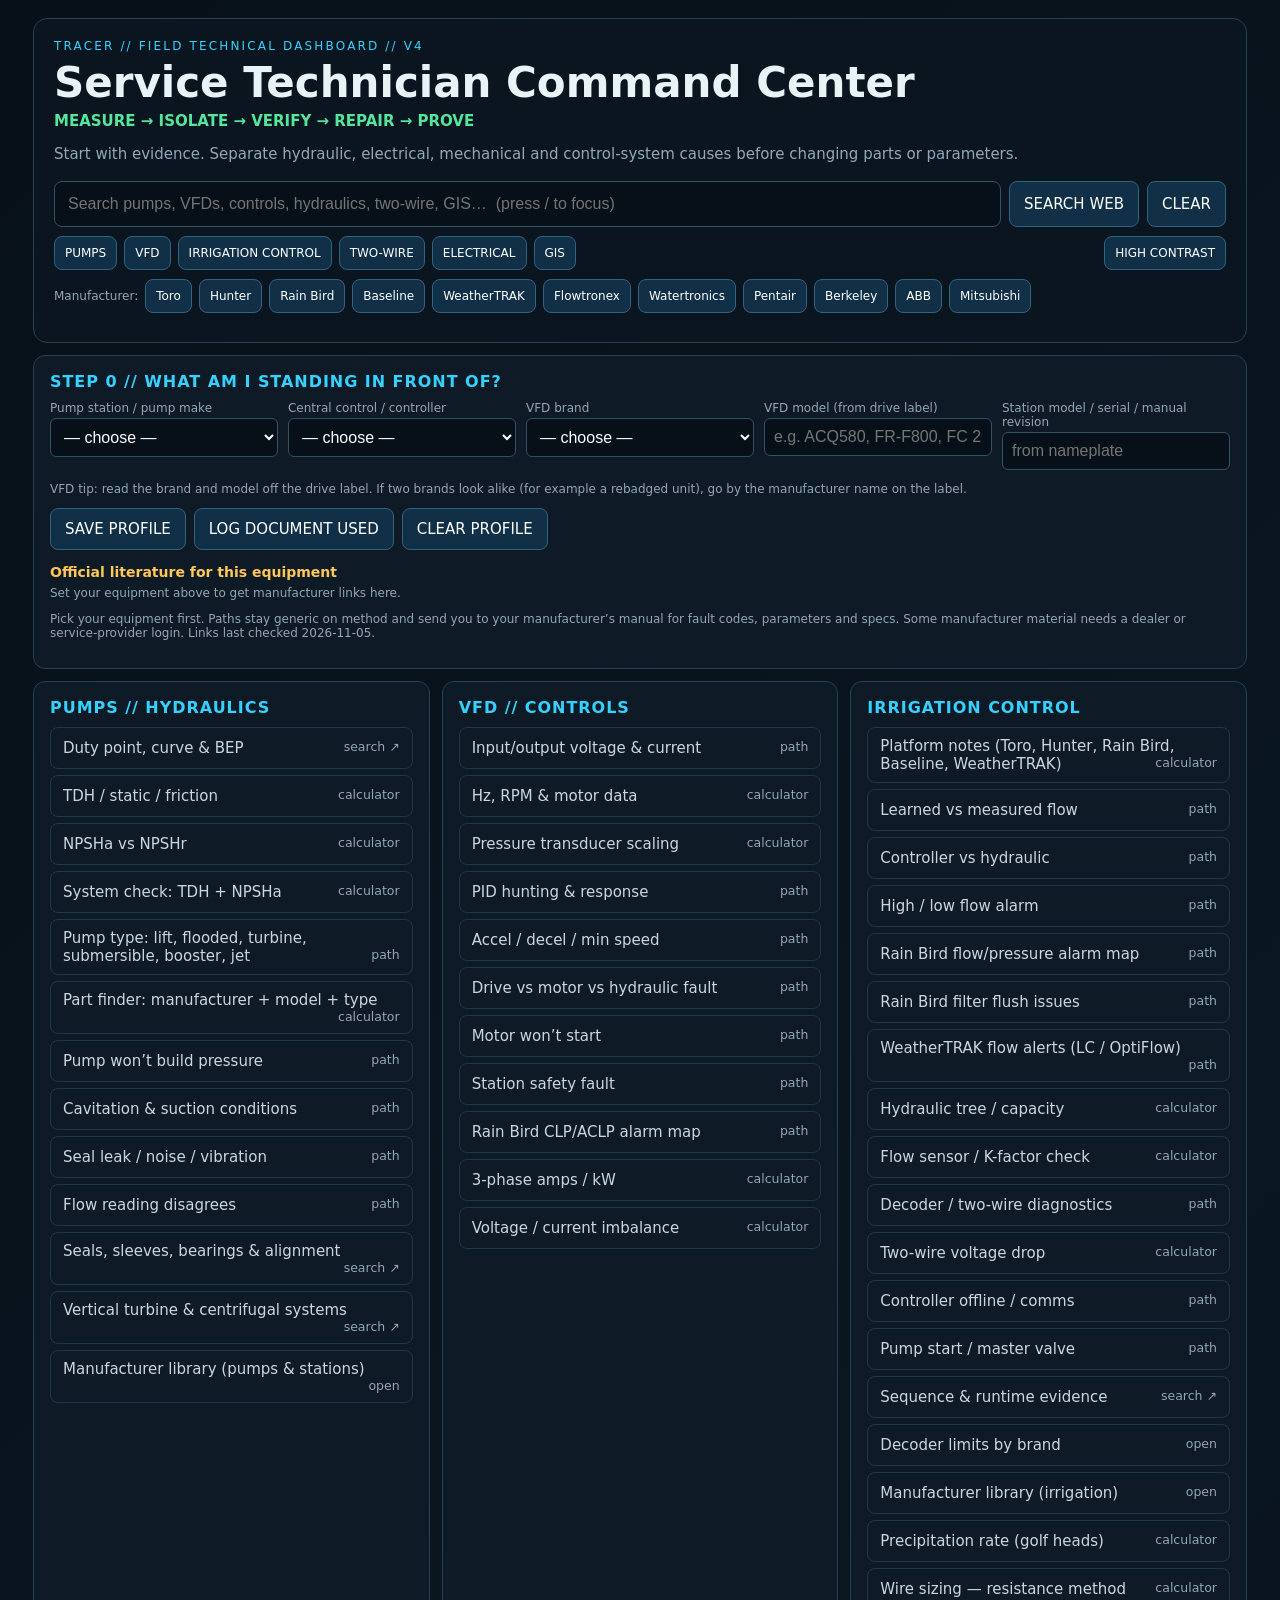
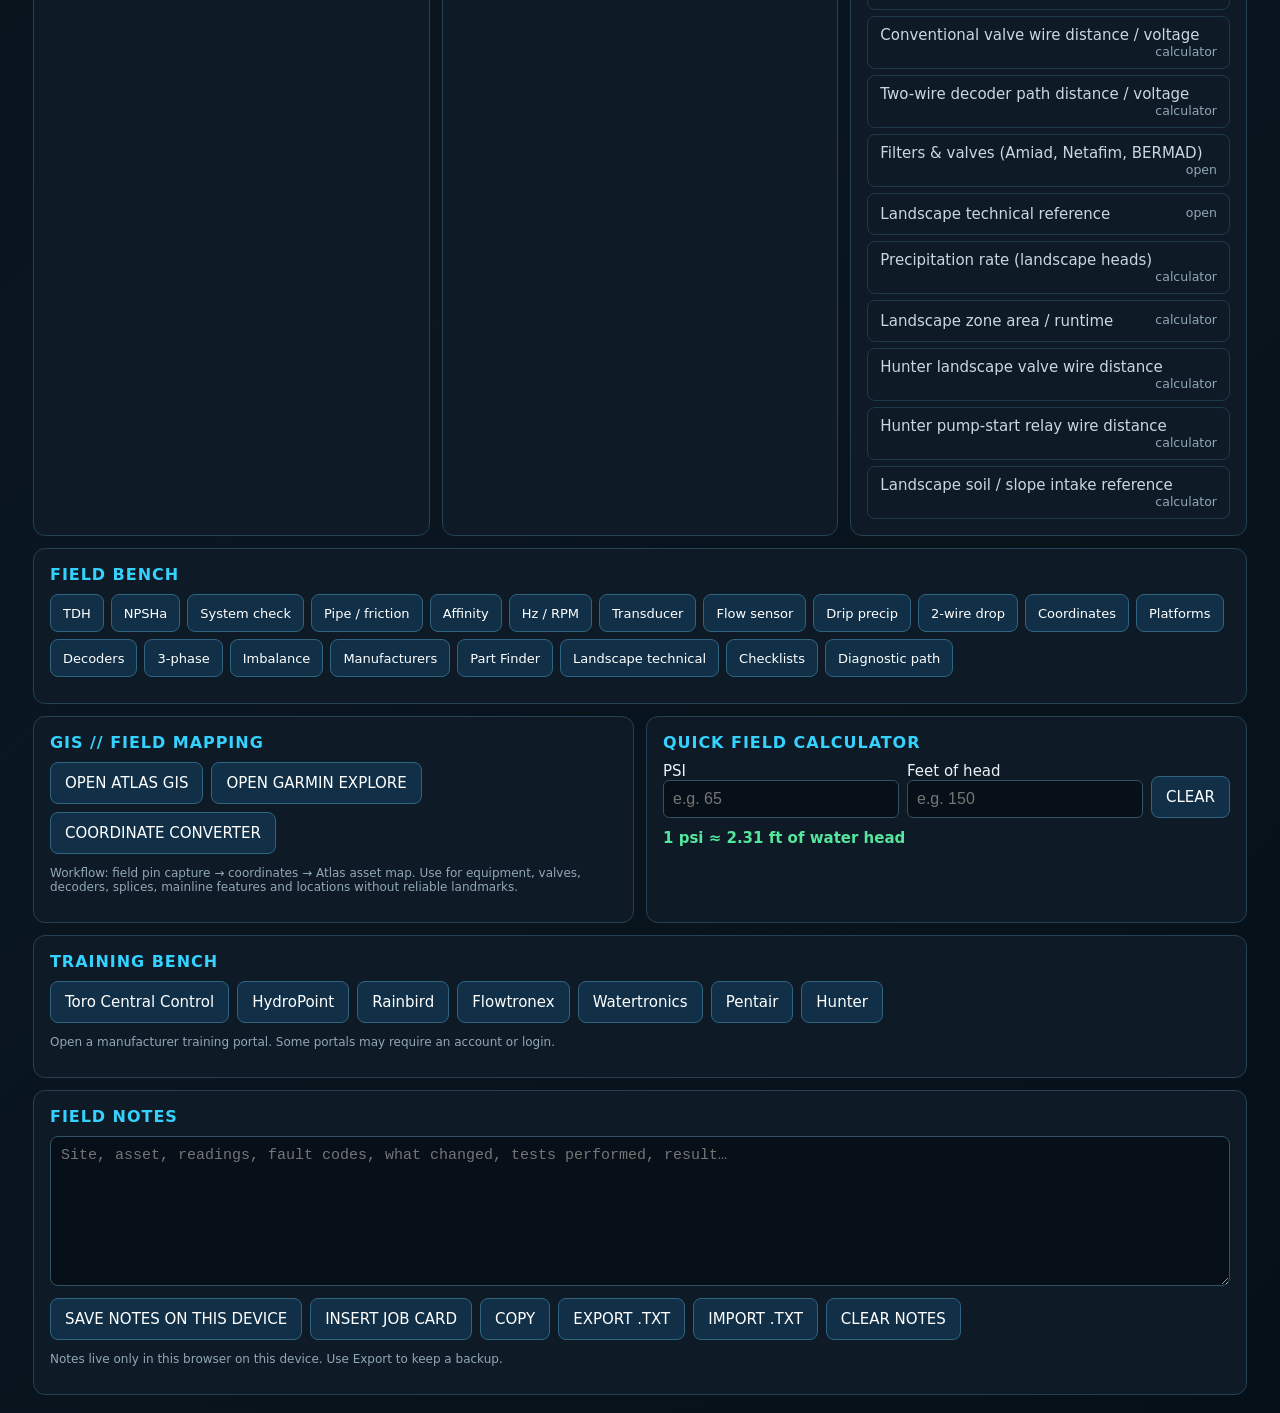
==== index.html @ f610e02a "feat: add global pipe presets and separate wiring distance calculators Verify catalog dimensions, fl" ====
<!doctype html><html lang="en"><head><meta charset="utf-8"><meta name="viewport" content="width=device-width,initial-scale=1"><title>Tracer Field Technical Dashboard V4</title><style>
:root{--bg:#081018;--panel:#0e1a25;--line:#244254;--cyan:#35d2ff;--green:#55e69d;--amber:#ffc857;--red:#ff7b7b;--text:#e8f2f7;--muted:#91a8b6;--inp:#071018}
body.hc{--bg:#000;--panel:#000;--line:#fff;--cyan:#fff;--green:#7dff7d;--amber:#ffe14d;--text:#fff;--muted:#ddd;--inp:#000}
*{box-sizing:border-box}body{margin:0;background:linear-gradient(135deg,#071019,#0a1620 55%,#061018);color:var(--text);font:15px system-ui,Segoe UI,Arial,sans-serif}body.hc{background:#000}
.wrap{max-width:1250px;margin:auto;padding:18px}.top{border:1px solid var(--line);background:#0a151f;padding:20px;border-radius:14px}body.hc .top{background:#000}
.tag{color:var(--cyan);letter-spacing:.18em;font-size:12px}.title{margin:5px 0;font-size:clamp(24px,4vw,42px)}.motto{color:var(--green);font-weight:700}.sub{color:var(--muted)}
.search{display:flex;gap:8px;margin-top:18px}.search input{flex:1;background:var(--inp);border:1px solid #315264;color:white;padding:13px;border-radius:8px;font-size:16px}
.btn,button{background:#113047;color:#fff;border:1px solid #2f6481;padding:11px 14px;border-radius:8px;cursor:pointer;text-decoration:none;font:inherit;min-height:42px}
body.hc .btn,body.hc button{background:#000;border-color:#fff}
.btn:hover,button:hover{border-color:var(--cyan)}button.on{border-color:var(--green);color:var(--green)}
.filters{display:flex;gap:7px;flex-wrap:wrap;margin-top:9px;align-items:center}.filters button{padding:7px 10px;font-size:12px;min-height:34px}
.grid{display:grid;grid-template-columns:repeat(12,1fr);gap:12px;margin-top:12px}.card{grid-column:span 4;background:var(--panel);border:1px solid var(--line);border-radius:12px;padding:16px}.wide{grid-column:span 6}.full{grid-column:1/-1}
.card h2{font-size:16px;margin:0 0 10px;color:var(--cyan);letter-spacing:.06em}.card h3{font-size:14px;margin:14px 0 6px;color:var(--amber)}
.items{display:flex;flex-direction:column;gap:6px}.items button{text-align:left;background:transparent;border-color:#1d3a4b;padding:9px 12px;color:#c9d8e0}.items button:hover{background:#113047}
.items button small{color:var(--muted);float:right;margin-left:8px}
.links{display:flex;flex-wrap:wrap;gap:8px}.calc{display:grid;grid-template-columns:1fr 1fr auto;gap:8px;align-items:end}
.calc input,.fld input,.fld select{width:100%;padding:9px;background:var(--inp);color:#fff;border:1px solid #315264;border-radius:6px;font-size:16px}
.result{color:var(--green);font-weight:700;margin-top:9px;line-height:1.5}.warn{color:var(--amber)}.bad{color:var(--red)}
.note{width:100%;min-height:150px;background:var(--inp);color:white;border:1px solid #315264;border-radius:8px;padding:10px;font-size:15px}
.small{font-size:12px;color:var(--muted)}.fields{display:grid;grid-template-columns:repeat(auto-fit,minmax(170px,1fr));gap:10px;margin-top:10px}.fld label{display:block;font-size:12px;color:var(--muted);margin-bottom:3px}
.tabs{display:flex;flex-wrap:wrap;gap:7px;margin-bottom:10px}.tabs button{padding:8px 12px;font-size:13px;min-height:38px}
.q{font-size:17px;margin:10px 0}.opts{display:flex;flex-direction:column;gap:8px}.opts button{text-align:left}
.res{border:1px solid var(--green);border-radius:10px;padding:12px;margin-top:8px}.res b{color:var(--green)}.res ul{margin:6px 0 6px 18px;padding:0}
.chk label{display:flex;gap:10px;align-items:flex-start;padding:8px 0;border-bottom:1px solid #1d3a4b}.chk input{width:22px;height:22px;flex:none}
.tbl{border-collapse:collapse;margin:10px 0;font-weight:400}.tbl th,.tbl td{border:1px solid var(--line);padding:4px 10px;text-align:right;color:var(--text)}.tbl th{color:var(--muted)}
.safety{border-left:3px solid var(--amber);padding:6px 10px;margin:10px 0;color:var(--amber);font-size:13px}
.pfgrid{display:grid;grid-template-columns:2fr 1fr 1fr 1fr 1fr 1fr;gap:8px}
@media(max-width:1080px){.pfgrid{grid-template-columns:1fr 1fr 1fr}.pfgrid .span2{grid-column:span 3}}
@media(max-width:850px){.card,.wide{grid-column:1/-1}.calc{grid-template-columns:1fr}.search{flex-direction:column}.pfgrid{grid-template-columns:1fr}.pfgrid .span2{grid-column:auto}}
</style></head><body><div class="wrap">

<section class="top"><div class="tag">TRACER // FIELD TECHNICAL DASHBOARD // V4</div><h1 class="title">Service Technician Command Center</h1><div class="motto">MEASURE → ISOLATE → VERIFY → REPAIR → PROVE</div><p class="sub">Start with evidence. Separate hydraulic, electrical, mechanical and control-system causes before changing parts or parameters.</p>
<form id="searchForm" class="search"><input id="q" aria-label="Technical web search" placeholder="Search pumps, VFDs, controls, hydraulics, two-wire, GIS…  (press / to focus)"><button>SEARCH WEB</button><button type="button" id="qclear">CLEAR</button></form>
<div class="filters"><button type="button" data-suffix="pump service manual troubleshooting">PUMPS</button><button type="button" data-suffix="VFD pump PID troubleshooting manual">VFD</button><button type="button" data-suffix="central control irrigation technical troubleshooting">IRRIGATION CONTROL</button><button type="button" data-suffix="two wire decoder irrigation troubleshooting">TWO-WIRE</button><button type="button" data-suffix="motor electrical troubleshooting application note">ELECTRICAL</button><button type="button" data-suffix="GIS field mapping irrigation">GIS</button><button type="button" id="hc" style="margin-left:auto">HIGH CONTRAST</button></div>
<div class="filters" id="mfr"><span class="small">Manufacturer:</span></div>
<div class="filters" id="recent"></div></section>

<div class="grid">
<section class="card full" id="prof"><h2>STEP 0 // WHAT AM I STANDING IN FRONT OF?</h2>
<div class="fields">
<div class="fld"><label for="pf_make">Pump station / pump make</label><select id="pf_make"></select></div>
<div class="fld"><label for="pf_ctrl">Central control / controller</label><select id="pf_ctrl"></select></div>
<div class="fld"><label for="pf_vfdb">VFD brand</label><select id="pf_vfdb"></select></div>
<div class="fld"><label for="pf_vfd">VFD model (from drive label)</label><input id="pf_vfd" type="text" placeholder="e.g. ACQ580, FR-F800, FC 202, ATV630"></div>
<div class="fld"><label for="pf_model">Station model / serial / manual revision</label><input id="pf_model" type="text" placeholder="from nameplate"></div></div>
<p class="small">VFD tip: read the brand and model off the drive label. If two brands look alike (for example a rebadged unit), go by the manufacturer name on the label.</p><div class="links" style="margin-top:10px"><button type="button" id="pf_save">SAVE PROFILE</button><button type="button" id="pf_doc">LOG DOCUMENT USED</button><button type="button" id="pf_clear">CLEAR PROFILE</button></div>
<h3>Official literature for this equipment</h3><div class="links" id="lit_main"></div>
<p class="small" id="pf_note">Pick your equipment first. Paths stay generic on method and send you to your manufacturer’s manual for fault codes, parameters and specs. Some manufacturer material needs a dealer or service-provider login. Links last checked 2026-11-05.</p></section>

<section class="card"><h2>PUMPS // HYDRAULICS</h2><div class="items" id="c1"></div></section>
<section class="card"><h2>VFD // CONTROLS</h2><div class="items" id="c2"></div></section>
<section class="card"><h2>IRRIGATION CONTROL</h2><div class="items" id="c3"></div></section>

<section class="card full" id="benchCard"><h2>FIELD BENCH</h2><div class="tabs" id="tabs"></div><div id="bench"></div></section>

<section class="card wide"><h2>GIS // FIELD MAPPING</h2><div class="links"><a class="btn" href="https://app.atlas.co/" target="_blank" rel="noopener">OPEN ATLAS GIS</a><a class="btn" href="https://explore.garmin.com/" target="_blank" rel="noopener">OPEN GARMIN EXPLORE</a><button type="button" data-tool="coords">COORDINATE CONVERTER</button></div><p class="small">Workflow: field pin capture → coordinates → Atlas asset map. Use for equipment, valves, decoders, splices, mainline features and locations without reliable landmarks.</p></section>

<section class="card wide"><h2>QUICK FIELD CALCULATOR</h2><div class="calc"><label>PSI<input id="psi" type="number" step="any" placeholder="e.g. 65"></label><label>Feet of head<input id="ft" type="number" step="any" placeholder="e.g. 150"></label><button id="clear" type="button">CLEAR</button></div><div id="calcOut" class="result" aria-live="polite">1 psi ≈ 2.31 ft of water head</div></section>



<section class="card full"><h2>TRAINING BENCH</h2><div class="links" id="train"></div><p class="small">Open a manufacturer training portal. Some portals may require an account or login.</p></section>

<section class="card full"><h2>FIELD NOTES</h2><textarea class="note" id="notes" placeholder="Site, asset, readings, fault codes, what changed, tests performed, result…"></textarea>
<div class="links" style="margin-top:8px"><button id="save" type="button">SAVE NOTES ON THIS DEVICE</button><button id="jobcard" type="button">INSERT JOB CARD</button><button id="copy" type="button">COPY</button><button id="export" type="button">EXPORT .TXT</button><button id="import" type="button">IMPORT .TXT</button><button id="erase" type="button">CLEAR NOTES</button><input id="file" type="file" accept=".txt,text/plain" hidden></div><p id="noteStatus" class="small" aria-live="polite"></p>
<p class="small">Notes live only in this browser on this device. Use Export to keep a backup.</p></section>
</div></div>

<script>
(()=>{
const $=s=>document.querySelector(s),$$=s=>[...document.querySelectorAll(s)];
const q=$('#q');
const store={get(k,d){try{const v=localStorage.getItem(k);return v==null?d:JSON.parse(v)}catch(e){return d}},set(k,v){try{localStorage.setItem(k,JSON.stringify(v))}catch(e){}}};
const esc=s=>String(s).replace(/[&<>"]/g,c=>({'&':'&amp;','<':'&lt;','>':'&gt;','"':'&quot;'}[c]));

/* ---------- search ---------- */
let brand='';
const go=s=>{s=s.trim();if(!s)return;window.open('https://www.google.com/search?q='+encodeURIComponent(s),'_blank','noopener');
 const r=store.get('tracerRecent',[]).filter(x=>x!==s);r.unshift(s);store.set('tracerRecent',r.slice(0,6));drawRecent()};
function drawRecent(){const r=store.get('tracerRecent',[]);const el=$('#recent');el.innerHTML=r.length?'<span class="small">Recent:</span>':'';
 r.forEach(t=>{const b=document.createElement('button');b.type='button';b.textContent=t.length>38?t.slice(0,36)+'…':t;b.title=t;b.onclick=()=>{q.value=t;go(t)};el.appendChild(b)})}
const withBrand=s=>((brand?brand+' ':'')+s).trim();
$('#qclear').onclick=()=>{q.value='';brand='';$$('#mfr button').forEach(x=>x.classList.remove('on'));q.focus()};
$('#searchForm').addEventListener('submit',e=>{e.preventDefault();go(withBrand(q.value))});
$$('[data-suffix]').forEach(b=>b.addEventListener('click',()=>go(withBrand(q.value+' '+b.dataset.suffix))));
['Toro','Hunter','Rain Bird','Baseline','WeatherTRAK','Flowtronex','Watertronics','Pentair','Berkeley','ABB','Mitsubishi'].forEach(n=>{const b=document.createElement('button');b.type='button';b.textContent=n;b.onclick=()=>{brand=brand===n?'':n;$$('#mfr button').forEach(x=>x.classList.toggle('on',x.textContent===brand))};$('#mfr').appendChild(b)});
document.addEventListener('keydown',e=>{if(e.key==='/'&&!/INPUT|TEXTAREA|SELECT/.test(document.activeElement.tagName)){e.preventDefault();q.focus()}});
$('#hc').onclick=()=>{document.body.classList.toggle('hc');store.set('tracerHC',document.body.classList.contains('hc'))};
if(store.get('tracerHC',false))document.body.classList.add('hc');

/* ---------- info cards: every item is a button ---------- */
const cards={
c1:[['Duty point, curve & BEP','search','pump duty point operating point best efficiency point BEP pump curve explained'],['TDH / static / friction','tool','tdh'],['NPSHa vs NPSHr','tool','npsh'],['System check: TDH + NPSHa','tool','sys'],['Pump type: lift, flooded, turbine, submersible, booster, jet','flow','ptype'],['Part finder: manufacturer + model + type','tool','pfind'],['Pump won’t build pressure','flow','wont'],['Cavitation & suction conditions','flow','cav'],['Seal leak / noise / vibration','flow','vib'],['Flow reading disagrees','flow','flow'],['Seals, sleeves, bearings & alignment','search','centrifugal pump mechanical seal shaft sleeve bearing alignment service manual'],['Vertical turbine & centrifugal systems','search','vertical turbine pump irrigation troubleshooting service manual']],
c2:[['Input/output voltage & current','flow','trip'],['Hz, RPM & motor data','tool','hz'],['Pressure transducer scaling','tool','xdcr'],['PID hunting & response','flow','hunt'],['Accel / decel / min speed','flow','trip'],['Drive vs motor vs hydraulic fault','flow','wont'],['Motor won’t start','flow','nostart'],['Station safety fault','flow','sfault'],['Rain Bird CLP/ACLP alarm map','flow','rbclp']],
c3:[['Platform notes (Toro, Hunter, Rain Bird, Baseline, WeatherTRAK)','tool','plat'],['Learned vs measured flow','flow','lflow'],['Controller vs hydraulic','flow','ctrl'],['High / low flow alarm','flow','fa'],['Rain Bird flow/pressure alarm map','flow','rbflow'],['Rain Bird filter flush issues','flow','rbflow'],['WeatherTRAK flow alerts (LC / OptiFlow)','flow','wtflow'],['Hydraulic tree / capacity','tool','pipe'],['Flow sensor / K-factor check','tool','flowcal'],['Decoder / two-wire diagnostics','flow','tw'],['Two-wire voltage drop','tool','twvd'],['Controller offline / comms','flow','comm'],['Pump start / master valve','flow','pstart'],['Sequence & runtime evidence','search','central control irrigation runtime history flow alarm troubleshooting']]};
cards.c1.push(['Manufacturer library (pumps & stations)','view','lib']);cards.c2.push(['3-phase amps / kW','tool','ph3'],['Voltage / current imbalance','tool','imb']);cards.c3.push(['Decoder limits by brand','view','dec'],['Manufacturer library (irrigation)','view','lib'],['Precipitation rate (golf heads)','tool','precip'],['Wire sizing — resistance method','tool','wiresize'],['Conventional valve wire distance / voltage','tool','convwire'],['Two-wire decoder path distance / voltage','tool','pathwire'],['Filters & valves (Amiad, Netafim, BERMAD)','view','filters'],['Landscape technical reference','view','landscape'],['Precipitation rate (landscape heads)','tool','landprecip'],['Landscape zone area / runtime','tool','landarea'],['Hunter landscape valve wire distance','tool','landwire'],['Hunter pump-start relay wire distance','tool','psrwire'],['Landscape soil / slope intake reference','tool','landslope']);
const tag={search:'search ↗',tool:'calculator',flow:'path',view:'open'};
Object.entries(cards).forEach(([id,arr])=>arr.forEach(([t,k,v])=>{const b=document.createElement('button');b.type='button';b.innerHTML=esc(t)+'<small>'+tag[k]+'</small>';
 b.onclick=()=>{if(k==='search')go(withBrand(v));else if(k==='tool'||k==='view')openTool(v,true);else openFlow(v,true)};$('#'+id).appendChild(b)}));

/* ---------- quick psi/ft (original) ---------- */
const psi=$('#psi'),ft=$('#ft'),out=$('#calcOut');
psi.addEventListener('input',()=>{const v=parseFloat(psi.value);if(Number.isFinite(v)){ft.value=(v*2.31).toFixed(2);out.textContent=v+' psi ≈ '+ft.value+' ft of head'}});
ft.addEventListener('input',()=>{const v=parseFloat(ft.value);if(Number.isFinite(v)){psi.value=(v/2.31).toFixed(2);out.textContent=v+' ft ≈ '+psi.value+' psi'}});
$('#clear').onclick=()=>{psi.value='';ft.value='';out.textContent='1 psi ≈ 2.31 ft of water head'};

/* ---------- calculators ---------- */
const f1=(x,d=1)=>Number.isFinite(x)?x.toFixed(d):'—';
const PIPE_PRESETS=[
 ...[['1/2',0.527],['5/8',0.652],['3/4',0.745],['1',0.995],['1-1/4',1.245],['1-1/2',1.481],['2',1.959],['2-1/2',2.435],['3',2.907]].map(([size,id])=>({type:'Copper Type K',size,id,c:140,page:201})),
 ...[['1/2',0.545],['5/8',0.666],['3/4',0.785],['1',1.025],['1-1/4',1.265],['1-1/2',1.505],['2',1.985],['2-1/2',2.465],['3',2.945]].map(([size,id])=>({type:'Copper Type L',size,id,c:140,page:202})),
 ...[['1/2',0.622],['3/4',0.824],['1',1.049],['1-1/4',1.38],['1-1/2',1.610],['2',2.067],['2-1/2',2.469],['3',3.068],['4',4.026]].map(([size,id])=>({type:'Schedule 40 steel',size,id,c:100,page:203})),
 ...[['1/2',0.696],['3/4',0.910],['1',1.175],['1-1/4',1.512],['1-1/2',1.734],['2',2.173],['2-1/2',2.635],['3',3.210],['4',4.134]].map(([size,id])=>({type:'PVC Class 160 IPS',size,id,c:150,page:204})),
 ...[['3/4',0.910],['1',1.169],['1-1/4',1.482],['1-1/2',1.700],['2',2.129],['2-1/2',2.581],['3',3.146],['4',4.046],['6',5.955]].map(([size,id])=>({type:'PVC Class 200 IPS',size,id,c:150,page:205})),
 ...[['1/2',0.696],['3/4',0.874],['1',1.101],['1-1/4',1.394],['1-1/2',1.598],['2',1.983],['2-1/2',2.423],['3',2.948],['4',3.794],['6',5.583]].map(([size,id])=>({type:'PVC Class 315 IPS',size,id,c:150,page:206})),
 ...[['1/2',0.602],['3/4',0.804],['1',1.029],['1-1/4',1.360],['1-1/2',1.590],['2',2.047],['2-1/2',2.445],['3',3.042],['4',3.998]].map(([size,id])=>({type:'Schedule 40 PVC IPS',size,id,c:150,page:207})),
 ...[['1/2',0.622],['3/4',0.824],['1',1.049],['1-1/4',1.380],['1-1/2',1.610],['2',2.067],['2-1/2',2.469],['3',3.068],['4',4.026]].map(([size,id])=>({type:'PE3408 ID-controlled',size,id,c:140,page:208})),
 ...[['4',4.234],['6',6.088],['8',7.984],['10',9.792],['12',11.646]].map(([size,id])=>({type:'AWWA C900 DR18 Class 150',size,id,c:150,page:211})),
 ...[['4',4.072],['6',5.854],['8',7.680],['10',9.418],['12',11.200]].map(([size,id])=>({type:'AWWA C900 DR14 Class 200',size,id,c:150,page:212})),
 ...[['14',14.002],['16',15.924],['18',17.846],['20',19.768]].map(([size,id])=>({type:'AWWA C905 DR25',size,id,c:150,page:213}))
];
const PIPE_PRESET_OPTIONS=[
 {label:'Custom',options:[[0,'Enter actual inside diameter and C']]},
 ...[...new Set(PIPE_PRESETS.map(p=>p.type))].map(type=>({label:type,options:PIPE_PRESETS.flatMap((p,i)=>p.type===type?[[i+1,`${p.size} in nominal (ID ${p.id} in, C=${p.c}; Hunter p. ${p.page})`]]:[])}))
];
const WIRE_OHMS={20:10.1,19:8.05,18:6.39,17:5.05,16:4.02,15:3.18,14:2.52,13:2.00,12:1.59,11:1.26,10:0.999,9:0.793,8:0.628,7:0.498,6:0.395,5:0.313,4:0.249,3:0.197,2:0.156};
const WIRE_GAUGE_OPTIONS=[{label:'Annealed copper, 20°C',options:Object.entries(WIRE_OHMS).sort((a,b)=>Number(b[0])-Number(a[0])).map(([awg,r])=>[Number(awg),`${awg} AWG (${r} Ω / 1,000 ft)`])}];
const WIRE_SUPPLY_OPTIONS=[{label:'Supply type',options:[[0,'AC (RMS)'],[1,'DC']]}];
function wireBudget(v,returnResistance,current){
 if(!Object.values(v).every(Number.isFinite)||!WIRE_OHMS[v.awg]||!returnResistance||!(v.source>0&&v.min>0&&v.min<v.source&&current>0&&v.dist>=0))return null;
 const loopPerFoot=(WIRE_OHMS[v.awg]+returnResistance)/1000,drop=v.dist*current*loopPerFoot,max=(v.source-v.min)/(current*loopPerFoot),end=v.source-drop;
 return [drop,max,end].every(Number.isFinite)?{drop,max,end}:null;
}
const tools={
tdh:{name:'TDH',fields:[['zs','Static suction head, ft (+flooded / −lift)',0],['zd','Discharge point height above pump, ft',100],['hf','Total friction + minor losses, ft',20],['p','Required pressure at end point, psi',65]],
 calc:v=>{const tdh=(v.zd-v.zs)+v.hf+v.p*2.31,psiEq=tdh/2.31;let s=`TDH ≈ <b>${f1(tdh)} ft</b> (${f1(psiEq)} psi equivalent)<br><span class="small">Static ${f1(v.zd-v.zs)} ft + friction ${f1(v.hf)} ft + pressure ${f1(v.p*2.31)} ft. Fresh water, SG 1.0. Plot this flow/TDH point on the pump curve.</span>`;if(psiEq>150)s+='<br><span class="warn">Rule-of-thumb from Rain Bird pump-theory training: single-stage pumps are commonly used up to about 150 psi, while higher heads often require multistage design. Confirm with your pump curve and OEM limits.</span>';return s}},
npsh:{name:'NPSHa',fields:[['el','Site elevation, ft',700],['tf','Water temperature, °F',68],['hs','Static suction head, ft (+flooded / −lift)',-8],['hf','Suction friction + fittings, ft',2],['r','NPSHr from pump curve at this flow, ft (optional)','']],
 calc:v=>{const pa=14.696*Math.pow(1-6.8754e-6*v.el,5.2559),tc=(v.tf-32)/1.8,pv=Math.pow(10,8.07131-1730.63/(233.426+tc))*0.0193368;
  const ha=pa*2.31,hv=pv*2.31,na=ha+v.hs-hv-v.hf;let s=`Atmospheric ${f1(ha)} ft − vapor ${f1(hv,2)} ft ${v.hs>=0?'+':'−'} static ${f1(Math.abs(v.hs))} ft − friction ${f1(v.hf)} ft<br>NPSHa ≈ <b>${f1(na)} ft</b>`;
  if(Number.isFinite(v.r)&&v.r>0){const m=na-v.r;s+=`<br>Margin over NPSHr: <b class="${m<3?'bad':m<5?'warn':''}">${f1(m)} ft</b> `+(m<=0?'— cavitation expected':m<3?'— thin margin':m<5?'— marginal; many references want more':'— adequate by common practice')}
  if(tc<1||tc>100)s+='<br><span class="warn">Temperature outside 33–212°F: vapor pressure formula not valid.</span>';
  return s+'<br><span class="small">Uses standard-atmosphere pressure for elevation (not today’s barometer). Confirm margin requirements with the pump manufacturer.</span>'}},
sys:{name:'System check: TDH + NPSHa',fields:[['q','Flow, gpm',600],['pd','Required discharge pressure, psi',70],['rise','Discharge static rise above pump, ft',55],['lift','Suction lift, ft (+ lift / − flooded)',15],['ls','Suction pipe length, ft',80],['ds','Suction pipe inside diameter, in',6.065],['cs','Suction Hazen-Williams C',120],['ld','Discharge pipe length, ft',700],['dd','Discharge pipe inside diameter, in',4.026],['cd','Discharge Hazen-Williams C',120],['hmd','Discharge fittings / minor losses, ft (0 if not counted)',0],['vh','Include net velocity head in TDH (1 = yes, 0 = no)',1],['el','Site elevation, ft',820],['tf','Water temperature, °F',68],['sg','Specific gravity',1],['nr','NPSHr from pump curve at this flow, ft',15],['mg','Target NPSH margin, ft',5],['vls','Suction velocity alert, ft/s',6],['vld','Discharge velocity alert, ft/s',10],['ne','Suction entrance count (K 0.5)',0],['nb','Suction 90° elbow count (K 0.9)',0],['ng','Suction gate valve count (K 0.15)',0],['nc','Suction check valve count (K 2.0)',0],['ns','Suction strainer count (K 2.0)',0],['ko','Other suction fittings, total K',0]],
 calc:v=>{if(!(v.q>0&&v.ds>0&&v.dd>0&&v.cs>0&&v.cd>0&&v.sg>0&&v.nr>0))return'Flow, diameters, C, specific gravity and NPSHr must be above zero.';
  const HW=4.52*2.31,hf=(L,C,d)=>HW*L*Math.pow(v.q,1.85)/(Math.pow(C,1.85)*Math.pow(d,4.8655)),vel=d=>0.408709*v.q/(d*d),vhd=x=>x*x/(2*32.174);
  const vs=vel(v.ds),vd=vel(v.dd),hs=hf(v.ls,v.cs,v.ds),hdis=hf(v.ld,v.cd,v.dd),sk=v.ne*0.5+v.nb*0.9+v.ng*0.15+v.nc*2+v.ns*2+v.ko,hm=sk*vhd(vs),nv=v.vh===1?vhd(vd)-vhd(vs):0;
  const pH=v.pd*2.31/v.sg,tdh=pH+v.lift+v.rise+hs+hdis+v.hmd+hm+nv;
  const pa=14.696*Math.pow(1-6.8754e-6*v.el,5.2559),ha=pa*2.31/v.sg;
  const pvp=t=>{const k=(t-32)*5/9+273.15;return(k<=303?Math.pow(10,5.40221-1838.675/(k-31.737)):Math.pow(10,5.20389-1733.926/(k-39.485)))*14.5037738};
  const na=t=>ha-v.lift-hs-hm-pvp(t)*2.31/v.sg,st=n=>n<=v.nr?'RISK':n<v.nr+v.mg?'CAUTION':'PASS',cl=s=>s==='RISK'?'bad':s==='CAUTION'?'warn':'';
  const n0=na(v.tf),s0=st(n0);let s=`<b>Velocity:</b> suction <b class="${vs>v.vls?'warn':''}">${f1(vs,2)} ft/s</b>${vs>v.vls?' (over alert)':''} · discharge <b class="${vd>v.vld?'warn':''}">${f1(vd,2)} ft/s</b>${vd>v.vld?' (over alert)':''}<br>`;
  s+=`<b>Friction (Hazen-Williams, head):</b> suction ${f1(hs,2)} ft · discharge ${f1(hdis,2)} ft · suction fittings ${f1(hm,2)} ft (ΣK ${f1(sk,2)})<br>`;
  s+=`<b>TDH ≈ ${f1(tdh)} ft</b> (${f1(tdh*v.sg/2.31)} psi equivalent) = pressure ${f1(pH)} + static ${f1(v.lift+v.rise)} + friction/minor ${f1(hs+hdis+v.hmd+hm,2)} + net velocity ${f1(nv,2)}<br>`;
  s+=`<b>NPSHa ≈ <span class="${cl(s0)}">${f1(n0)} ft</span></b> = atmospheric ${f1(ha)} (${f1(pa,2)} psia) − lift ${f1(v.lift)} − suction losses ${f1(hs+hm,2)} − vapor ${f1(pvp(v.tf)*2.31/v.sg,2)}<br>`;
  s+=`Margin over NPSHr: <b class="${cl(s0)}">${f1(n0-v.nr)} ft</b> · ratio ${f1(n0/v.nr,2)} · target ≥ ${f1(v.nr+v.mg)} ft · status <b class="${cl(s0)}">${s0}</b>`;
  if(sk===0&&v.ne+v.nb+v.ng+v.nc+v.ns===0)s+='<br><span class="warn">No suction fittings counted. Count entrance, elbows, valves and strainer; losses are understated until you do.</span>';
  const tc=(v.tf-32)/1.8;if(tc<0||tc>60)s+='<br><span class="warn">Temperature outside 32–140°F: vapor pressure constants not valid.</span>';
  s+='<table class="tbl"><tr><th>°F</th><th>NPSHa ft</th><th>Status</th></tr>'+[40,50,60,68,80,90,100,110,120,130].map(t=>{const n=na(t),x=st(n);return`<tr><td>${t}</td><td>${f1(n)}</td><td class="${cl(x)}">${x}</td></tr>`}).join('')+'</table>';
  return s+'<span class="small">Estimate. Hazen-Williams in head (4.52 × 2.31 constant, ft), standard-atmosphere pressure at elevation, NIST Antoine vapor pressure, fresh water. Suction lift positive when the pump is above the water; flooded suction is negative. Fitting K values are typical; confirm with the fitting or strainer manufacturer. NPSHr must come from the manufacturer curve at actual flow and speed. Target margin is your own design choice.</span>'}},
pipe:{name:'Pipe velocity / friction',fields:[['gpm','Flow, gpm',100],['preset','Standard pipe material / nominal size',0,PIPE_PRESET_OPTIONS],['d','Custom actual inside diameter, in',4.0],['c','Custom Hazen-Williams C',150],['len','Pipe length, ft',500]],
 calc:v=>{const p=v.preset===0?null:PIPE_PRESETS[v.preset-1],d=p?p.id:v.d,c=p?p.c:v.c;if(!(Number.isFinite(v.gpm)&&Number.isFinite(d)&&Number.isFinite(c)&&Number.isFinite(v.len)&&Number.isInteger(v.preset)&&v.preset>=0&&v.preset<=PIPE_PRESETS.length&&v.gpm>=0&&d>0&&c>0&&v.len>=0))return'Choose a valid preset or enter positive inside diameter/C, nonnegative flow/length, and a valid preset selection.';const vel=0.4085*v.gpm/(d*d),h=0.2083*Math.pow(100/c,1.852)*Math.pow(v.gpm,1.852)/Math.pow(d,4.8655),tot=h*v.len/100;
  if(![vel,h,tot].every(Number.isFinite))return'Calculated pipe loss is outside the supported numeric range; check input units and values.';
  const psi100=h/2.31,source=p?`Preset: ${p.type}, ${p.size} in nominal; actual ID ${f1(d,3)} in, C=${c} (Hunter p. ${p.page}).`:'Custom dimensions and C entered manually.';
  return `Velocity <b class="${vel>5?'warn':''}">${f1(vel,2)} ft/s</b>${vel>5?' (above common 5 ft/s guidance; check surge)':''}<br>Friction <b>${f1(h,2)} ft (${f1(psi100,2)} psi) per 100 ft</b> = <b>${f1(tot,2)} ft</b> over ${v.len} ft (${f1(tot/2.31,2)} psi)<br><span class="small">Hazen-Williams for water. ${source} Nominal sizes and average IDs are standard reference dimensions, not manufacturer-specific. Catalog charts cover additional PE sizes without a listed average ID; enter verified actual ID/C manually for those. Omitted source anomalies: p. 205 half-inch entry is labeled Class 315, not Class 200; p. 207 labels a 6.031-in bore as 5-in nominal. Use verified actual dimensions for unlisted sizes. Add fittings separately. See Hunter technical data pp. 201–213.</span>`}},
affinity:{name:'Affinity laws',fields:[['n1','Speed 1 (Hz or RPM)',60],['n2','Speed 2 (same units)',48],['q1','Flow 1, gpm',200],['h1','Head 1, ft',150],['p1','Power 1, hp',10]],
 calc:v=>{if(!(v.n1>0&&v.n2>=0&&v.q1>=0&&v.h1>=0&&v.p1>=0))return'Speed 1 must be above zero; Speed 2, flow, head and power must be zero or above.';const r=v.n2/v.n1;return `Speed ratio <b>${f1(r,3)}</b><br>Flow ≈ <b>${f1(v.q1*r)} gpm</b> · Head ≈ <b>${f1(v.h1*r*r)} ft</b> · Power ≈ <b>${f1(v.p1*r*r*r,2)} hp</b><br><span class="small">Valid for the same pump and system curve shape; static head in the system shifts the real operating point. Verify on the curve.</span>`}},
hz:{name:'VFD Hz / RPM',fields:[['hz','Frequency, Hz',60],['poles','Motor poles (2, 4, 6…)',2],['slip','Slip, % (nameplate-based, optional)',2.5]],
 calc:v=>{if(!(v.hz>=0&&v.poles>0))return'Frequency must be zero or above, and poles must be above zero.';const sync=120*v.hz/v.poles,act=sync*(1-v.slip/100);return `Synchronous <b>${f1(sync,0)} RPM</b> · approx. running <b>${f1(act,0)} RPM</b> at ${v.slip}% slip<br><span class="small">Check actual speed with a tach against nameplate RPM; slip varies with load.</span>`}},
xdcr:{name:'Transducer scaling',fields:[['lo','Sensor range low, psi',0],['hi','Sensor range full scale, psi',100],['ma','Measured signal, mA (4–20)',12],['gauge','Reference gauge, psi (optional)','']],
 calc:v=>{if(v.hi===v.lo)return'Sensor high range must differ from low range.';const p=v.lo+(v.ma-4)/16*(v.hi-v.lo);let s=`Signal ${v.ma} mA ⇒ <b>${f1(p)} psi</b>`;if(Number.isFinite(v.gauge)){const e=p-v.gauge;s+=`<br>Difference from gauge: <b class="${Math.abs(e)>2?'warn':''}">${f1(e)} psi</b> `+(Math.abs(e)>2?'— check range settings, zero/span, wiring, gauge accuracy':'')}
  if(v.ma<3.8||v.ma>20.5)s+='<br><span class="bad">Signal outside 4–20 mA: open loop, short or sensor fault.</span>';return s}},
flowcal:{name:'Flow sensor check',fields:[['kf','K-factor, pulses per gallon (see meter manual)',10],['n','Pulses counted',500],['t','Time counted, seconds',60],['ref','Reference flow, gpm (optional)','']],
 calc:v=>{if(!(v.kf>0&&v.t>0&&v.n>=0))return'K-factor and count time must be above zero; pulse count must be zero or above.';const gpm=(v.n/v.kf)/v.t*60;let s2=`Measured flow <b>${f1(gpm,1)} gpm</b> (${f1(v.n/v.t,2)} pulses/s)`;if(Number.isFinite(v.ref)&&v.ref>0){const e=(gpm-v.ref)/v.ref*100;s2+=`<br>Versus reference ${f1(v.ref,1)} gpm: <b class="${Math.abs(e)>5?'warn':''}">${f1(e,1)}%</b>`+(Math.abs(e)>5?' — check K-factor/units, installation and the reference itself':'')}
  return s2+'<br><span class="small">Some meters give gallons per pulse instead of pulses per gallon; use the form in your meter manual. Count pulses at the controller input to test the scaling. Rain Bird Small Platform references call out Data Industrial checks: K/offset, optical isolator wiring, paddlewheel condition/alignment, and about 3-3/4 in insertion depth. WeatherTRAK install notes: Flow3 is designed for no straight-pipe requirement, while FlowHD calls for 2 pipe diameters upstream/downstream (5 upstream when installed directly after a pump) and recommends an air vent.</span>'}},
drip:{name:'Drip precip rate (WeatherTRAK method)',fields:[['gph','Emitter flow, GPH',1],['row','Row spacing, in',12],['emit','Emitter spacing, in',12]],
 calc:v=>{if(!(v.gph>0&&v.row>0&&v.emit>0))return'Emitter flow and spacing values must be above zero.';const rate=231.1*v.gph/(v.row*v.emit),sp=231.1*v.gph/(12*12);
  return `Application rate <b>${f1(rate,2)} in/hr</b> = 231.1 × GPH ÷ (row spacing × emitter spacing)<br>Single-point reference (12 in × 12 in) <b>${f1(sp,2)} in/hr</b><br><span class="small">WeatherTRAK's drip default is 1.5 in/hr (1.0 GPH emitters at 12 in row and emitter spacing). Use real emitter flow and spacing whenever available.</span>`}},
convwire:{name:'Conventional valve wiring — voltage and distance',fields:[
 ['supply','Controller output type',0,WIRE_SUPPLY_OPTIONS],['source','Lowest controller output, V (AC RMS/DC; example 24)',24],['min','Solenoid minimum voltage, V (example 20)',20],
 ['awg','Control conductor gauge',14,WIRE_GAUGE_OPTIONS],['common','Common conductor gauge',14,WIRE_GAUGE_OPTIONS],
 ['amp','Current per solenoid at voltage being checked, A',0.37],['active','Simultaneous solenoids on these same conductors',1],['dist','One-way distance controller to solenoid, ft',1800]
 ],calc:v=>{
  if(![0,1].includes(v.supply)||!Number.isInteger(v.active)||v.active<1||!WIRE_OHMS[v.common]||!Number.isFinite(v.amp)||v.amp<=0)return'Choose AC or DC, listed copper gauges, positive current and a whole number of simultaneous solenoids.';
  const b=wireBudget(v,WIRE_OHMS[v.common],v.amp*v.active);
  if(!b)return'Enter finite values: source and minimum voltage above zero with minimum below source, positive current, listed gauges and a nonnegative one-way distance.';
  return `Voltage-budget distance: <b>${f1(b.max,1)} ft one-way</b><br>At ${f1(v.dist,1)} ft: drop <b>${f1(b.drop,2)} V</b>; estimated load voltage <b>${f1(b.end,2)} V</b> · <b>${v.dist<=b.max?'Within':'EXCEEDS'}</b> the entered voltage budget.<br><span class="small">Resistance-only screening, not an approved installation limit. Hunter Residential/Commercial catalog p. 215 gives copper resistance at 68°F (20°C); Hunter golf wire-sizing worksheet uses voltage loss ÷ loop resistance and current. Both conductors are counted. Enter measured/lowest controller output and the solenoid's specified minimum voltage. Check inrush/pickup and holding separately using the appropriate current and minimum voltage. Multiple solenoids here must share both conductors over the whole distance; a shared common with other active branches needs a separate segment-by-segment current calculation. ${v.supply===0?'AC estimate neglects reactance, phase angle and frequency effects.':'DC estimate does not establish pulse duration or polarity requirements for latching solenoids.'} Hot wire, splices and voltage regulation add uncertainty. Do not use for motor feeders or code/ampacity sizing; consult equipment specifications and electrical code.</span>`;
 }},
pathwire:{name:'Two-wire decoder path — voltage and distance screening',fields:[
 ['source','Path output voltage, V (example only)',30],['min','Minimum decoder path voltage, V (example only)',20],
 ['awg','Two-wire path conductor gauge',14,WIRE_GAUGE_OPTIONS],['ma','Total path load at critical condition, mA (example only)',300],['dist','One-way distance to farthest load, ft',2000]
 ],calc:v=>{
  if(!Number.isFinite(v.ma)||v.ma<=0)return'Enter a positive total path current in mA.';
  const b=wireBudget(v,WIRE_OHMS[v.awg],v.ma/1000);
  if(!b)return'Enter finite values: source and minimum voltage above zero with minimum below source, positive path current, listed gauge and a nonnegative one-way distance.';
  return `Resistance-only voltage-budget distance: <b>${f1(b.max,1)} ft one-way</b><br>At ${f1(v.dist,1)} ft: estimated resistive drop <b>${f1(b.drop,2)} V</b>; idealized remaining voltage <b>${f1(b.end,2)} V</b> · <b>${v.dist<=b.max?'Within':'EXCEEDS'}</b> the entered resistance budget.<br><span class="small">Not a manufacturer-approved decoder path length or compatibility check. Uses Hunter p. 215 copper resistance at 68°F (20°C), equal gauges on both conductors, and conservatively places all entered current at the far end of this one path. Include all decoder idle loads, simultaneous active loads and controller-specific inrush as specified; branches, splices, temperature and distributed loads require separate analysis. Two-wire systems may carry proprietary pulsed or AC signals: their voltage, waveform and decoder requirements are not interchangeable with conventional valve circuits, and simple DC resistance cannot verify communications or minimum signal quality. Use compatible wire, surge protection, grounding, topology, current/device counts and the exact controller/decoder manufacturer’s maximum path and total-wire limits regardless of this estimate.</span>`;
 }},
twvd:{name:'Two-wire voltage drop',fields:[['awg','Wire gauge, AWG (10, 12, 14, 16 or 18)',14],['len','One-way run length to the far decoder, ft',2000],['ma','Total load current on the run, mA',300],['vs','Line voltage at controller, V (optional)','']],
 calc:v=>{if(!(v.len>=0&&v.ma>=0))return'Run length and current must be zero or above.';const R={10:0.9989,12:1.588,14:2.525,16:4.016,18:6.385}[v.awg];if(!R)return'Use AWG 10, 12, 14, 16 or 18.';const rl=R*(2*v.len/1000),d=v.ma/1000*rl;let s2=`Loop resistance <b>${f1(rl,1)} Ω</b> · worst-case drop <b>${f1(d,2)} V</b>`;
  if(Number.isFinite(v.vs)&&v.vs>0)s2+=`<br>Voltage left at the far end ≈ <b>${f1(v.vs-d,1)} V</b>`;
  return s2+'<br><span class="small">Copper at about 20°C, current at the far end (worst case). Warm cable has higher resistance. Compare with the decoder system’s minimum voltage and maximum run limits in your manufacturer’s manual; it is a rough screening estimate. WeatherTRAK 2-wire guidance: prefer star layout, use approved 14/16 AWG path wire, install WT2W-LSP near the controller and every 500 ft or 5 decoders (plus branch ends 25 ft or longer), and verify grounding targets (controller 10 Ω max, line devices 50 Ω max).</span>'}},
ph3:{name:'3-phase amps / kW',fields:[['hp','Motor power, hp',25],['v','Line voltage, V (L-L)',480],['eff','Motor efficiency, % (nameplate)',92],['pf','Power factor, % (nameplate)',85]],
 calc:v=>{if(!(v.hp>=0&&v.v>0&&v.eff>0&&v.eff<=100&&v.pf>0&&v.pf<=100))return'HP must be zero or above; voltage must be above zero; efficiency and power factor must be between 0 and 100.';const a=v.hp*746/(1.732*v.v*(v.eff/100)*(v.pf/100)),kw=v.hp*0.746/(v.eff/100);return `Estimated full-load current <b>${f1(a,1)} A</b> per phase · input power <b>${f1(kw,1)} kW</b><br><span class="small">Estimate only. The motor nameplate FLA and service factor govern. Compare measured amps on all three phases with the nameplate.</span>`}},
imb:{name:'Voltage / current imbalance',fields:[['a','Reading 1 (L1-L2 volts, or L1 amps)',480],['b','Reading 2 (L2-L3, or L2)',478],['c','Reading 3 (L3-L1, or L3)',472]],
 calc:v=>{const avg=(v.a+v.b+v.c)/3;if(avg===0)return'Average cannot be zero.';const dev=Math.max(Math.abs(v.a-avg),Math.abs(v.b-avg),Math.abs(v.c-avg)),p=dev/avg*100;return `Average <b>${f1(avg,1)}</b> · imbalance <b class="${p>2?'warn':''}${p>5?' bad':''}">${f1(p,2)}%</b><br><span class="small">Imbalance = largest deviation from the average ÷ average. Commonly cited guidance (NEMA MG-1): derate motors above about 1% voltage imbalance and avoid running above about 5%. Current imbalance is typically several times the voltage imbalance. Confirm limits with the motor manufacturer.</span>`}},
dec_hunter:{name:'Hunter EZ decoder: max wire distance',fields:[['awg','Wire gauge, AWG (18, 16, 14 or 12)',14],['sol','Active solenoids at once on the path (count a decoder-operated pump/master valve)',2],['len','One-way distance to farthest decoder, ft',1500]],
 calc:v=>{if(!(v.sol>0&&v.len>=0))return'Active solenoids must be above zero and distance must be zero or above.';const T={18:[949,474,316,237,190],16:[1510,755,503,378,302],14:[2395,1197,798,599,479],12:[3814,1907,1271,953,763]}[v.awg];if(!T)return'Use 18, 16, 14 or 12 AWG.';const n=Math.max(1,Math.round(v.sol));const ex=n>5,m=ex?T[0]/n:T[n-1];const ok=v.len<=m;return `Hunter table limit: <b>${f1(m,0)} ft</b> for ${n} active solenoid${n>1?'s':''} on ${v.awg} AWG${ex?' (extrapolated beyond the 5-solenoid table: check the manual)':''}<br><b class="${ok?'':'bad'}">${ok?'Within the table limit':'Over the limit by '+f1(v.len-m,0)+' ft'}</b><br><span class="small">From Hunter's EZDS support pages (122°F wire, 10% safety factor). Count ACTIVE solenoids at the same time, not total stations. Each EZ-1 can run up to two Hunter solenoids. Confirm against the current Hunter document for your controller.</span>`}},
dec_rb:{name:'Rain Bird FD-101TURF: decoder current',fields:[['dec','Decoders on the path',40],['act','Solenoids active at once',2]],
 calc:v=>{if(!(v.dec>=0&&v.act>=0))return'Decoder and active-solenoid counts must be zero or above.';const ma=v.dec*0.5+v.act*18;return `Estimated draw <b>${f1(ma,1)} mA</b> (idle ${f1(v.dec*0.5,1)} mA + active ${f1(v.act*18,0)} mA)<br><span class="small">Uses the FD-101TURF sheet: 0.5 mA idle, 18 mA per active solenoid. Other decoder models differ, so use the ESP-LXD design guide for your model and its path limits.</span>`}},
precip:{name:'Precipitation rate (golf heads)',fields:[['gpm','Flow at this arc, GPM',12],['arc','Arc of coverage, degrees (90/180/360)',360],['sp','Head spacing along the row, ft',65],['rsp','Row spacing, ft (ignored if layout = triangular)',65],['tri','Layout: 0 = square/rectangular, 1 = equilateral triangular',0]],
 calc:v=>{if(!(v.gpm>0&&v.arc>0&&v.arc<=360&&v.sp>0))return'Flow and head spacing must be above zero; arc must be between 0 and 360.';const isTri=v.tri>=0.5;const denom=isTri?(v.sp*v.sp*0.866):(v.sp*(v.rsp>0?v.rsp:v.sp));const pr=v.gpm*34650/(v.arc*denom);return `Precipitation rate ≈ <b>${f1(pr,2)} in/hr</b> (${f1(pr*25.4,1)} mm/hr)<br><span class="small">Sprinkler Spacing Method, ${isTri?'equilateral triangular':'square/rectangular'} layout: P.R. = GPM × 34,650 ÷ (arc° × spacing product). The 34,650 constant (=96.3×360) and both layout formulas are published in the Rain Bird, Toro and Hunter 2026 golf catalog technical appendices. For matched precipitation, flow should scale with arc (180° ≈ 2× the 90° flow, 360° ≈ 4×). Design-reference estimate — confirm against as-built spacing and the nozzle performance chart for the exact head.</span>`}},
wiresize:{name:'Wire sizing — resistance method (golf two-wire/control)',fields:[['dist','One-way distance, ft',1800],['volt','Allowable voltage loss, VAC',4],['amp','Current at this point, A (inrush or holding)',0.37]],
 calc:v=>{if(!(v.dist>0&&v.volt>0&&v.amp>0))return'Distance, allowable voltage loss and current must all be above zero.';const rMax=1000*v.volt/(2*v.dist*v.amp);const table=[['18',6.39],['16',4.02],['14',2.52],['12',1.59],['10',1.00],['8',0.63],['6',0.40],['4',0.25]];const pick=table.find(([,r])=>r<=rMax);return `Required resistance ≤ <b>${f1(rMax,2)} Ω/1,000 ft</b> → minimum wire size <b>${pick?pick[0]+' AWG':'heavier than 4 AWG — recalculate or split the run'}</b><br><span class="small">R = 1,000 × allowable voltage loss ÷ (2 × one-way distance × current). This is Hunter's published golf wire-sizing worksheet method; the resistance-per-1,000 ft table is standard annealed copper (matches both the Rain Bird and Hunter 2026 golf catalog appendices, close to NEC Ch.9 Table 8). Defaults reproduce Hunter's own worked example (1,800 ft, 24 VAC output, 20 VAC minimum, 0.37 A inrush → 14 AWG). Use inrush current for pick-up checks and holding current for steady-state drop checks.</span>`}},
coords:{name:'Coordinates',fields:[['lat','Latitude (decimal degrees)',33.0],['lon','Longitude (decimal degrees)',-97.0]],
 calc:v=>{const f=(x,pos,neg)=>{const a=Math.abs(x),d=Math.floor(a),m=(a-d)*60,mi=Math.floor(m),s=(m-mi)*60;return{dd:x.toFixed(6),ddm:`${d}° ${m.toFixed(4)}′ ${x<0?neg:pos}`,dms:`${d}° ${mi}′ ${s.toFixed(2)}″ ${x<0?neg:pos}`}},a=f(v.lat,'N','S'),b=f(v.lon,'E','W');
  const dd=a.dd+', '+b.dd;return `Decimal: <b>${dd}</b><br>Deg–decimal min: ${a.ddm}, ${b.ddm}<br>DMS: ${a.dms}, ${b.dms}<br><button type="button" id="cpc" style="margin-top:8px">COPY DECIMAL</button><span class="small"> Paste decimal degrees into Atlas.</span>`}}
};
const PARTS=[{"m":"ABB","o":"AC500","t":"PLC","c":"PLC","w":"https://www.abb.com","p":null,"s":""},{"m":"ABB","o":"AC500-eCo","t":"PLC","c":"PLC","w":"https://www.abb.com","p":null,"s":""},{"m":"ABB","o":"AC500-X","t":"PLC","c":"PLC","w":"https://www.abb.com","p":null,"s":""},{"m":"ABB","o":"ACH580","t":"VFD","c":"VFD","w":"https://www.abb.com","p":null,"s":""},{"m":"ABB","o":"ACQ580","t":"VFD","c":"VFD","w":"https://www.abb.com","p":null,"s":""},{"m":"ABB","o":"ACS355","t":"VFD","c":"VFD","w":"https://www.abb.com","p":null,"s":""},{"m":"ABB","o":"ACS480","t":"VFD","c":"VFD","w":"https://www.abb.com","p":null,"s":""},{"m":"ABB","o":"ACS580","t":"VFD","c":"VFD","w":"https://www.abb.com","p":null,"s":""},{"m":"ABB","o":"AquaMaster","t":"Flow Sensor","c":"Flow Sensor","w":"https://www.abb.com","p":null,"s":""},{"m":"ABB","o":"AquaProbe","t":"Flow Sensor","c":"Flow Sensor","w":"https://www.abb.com","p":null,"s":""},{"m":"ABB","o":"ProcessMaster","t":"Flow Sensor","c":"Flow Sensor","w":"https://www.abb.com","p":null,"s":""},{"m":"ABB","o":"WaterMaster","t":"Flow Sensor","c":"Flow Sensor","w":"https://www.abb.com","p":null,"s":""},{"m":"Action Machine","o":"Stainless Steel","t":"Filter","c":"Filter","w":"","p":null,"s":""},{"m":"Allen-Bradley (Rockwell)","o":"CompactLogix","t":"PLC","c":"PLC","w":"https://www.rockwellautomation.com","p":null,"s":""},{"m":"Allen-Bradley (Rockwell)","o":"ControlLogix","t":"PLC","c":"PLC","w":"https://www.rockwellautomation.com","p":null,"s":""},{"m":"Allen-Bradley (Rockwell)","o":"Micro800","t":"PLC","c":"PLC","w":"https://www.rockwellautomation.com","p":null,"s":""},{"m":"Allen-Bradley (Rockwell)","o":"MicroLogix","t":"PLC","c":"PLC","w":"https://www.rockwellautomation.com","p":null,"s":""},{"m":"Amiad","o":"ABF","t":"Filter","c":"Master Valve","w":"https://www.amiad.com","p":null,"s":""},{"m":"Amiad","o":"ARAD","t":"Flow Sensor","c":"Master Valve","w":"https://www.amiad.com","p":null,"s":""},{"m":"Amiad","o":"EBS","t":"Filter","c":"Master Valve","w":"https://www.amiad.com","p":null,"s":""},{"m":"Amiad","o":"FAM","t":"Filter","c":"Master Valve","w":"https://www.amiad.com","p":null,"s":""},{"m":"Amiad","o":"Octave","t":"Flow Sensor","c":"Master Valve","w":"https://www.amiad.com","p":null,"s":""},{"m":"Amiad","o":"SAF","t":"Filter","c":"Master Valve","w":"https://www.amiad.com","p":null,"s":""},{"m":"Amiad","o":"Spin Klin","t":"Filter","c":"Master Valve","w":"https://www.amiad.com","p":null,"s":""},{"m":"Amiad","o":"Spin Klin Compact","t":"Filter","c":"Master Valve","w":"https://www.amiad.com","p":null,"s":""},{"m":"Apollo/Conbraco","o":"10 Series","t":"PRV","c":"PRV","w":"","p":null,"s":""},{"m":"Apollo/Conbraco","o":"40 Series","t":"PRV","c":"PRV","w":"","p":null,"s":""},{"m":"Armstrong","o":"Design Envelope","t":"Smart Drive","c":"Smart Drive","w":"","p":null,"s":""},{"m":"Ashcroft","o":"G2","t":"Pressure Transducer","c":"Pressure Transducer","w":"https://www.ashcroft.com","p":null,"s":""},{"m":"Ashcroft","o":"G3","t":"Pressure Transducer","c":"Pressure Transducer","w":"https://www.ashcroft.com","p":null,"s":""},{"m":"Ashcroft","o":"K1","t":"Pressure Transducer","c":"Pressure Transducer","w":"https://www.ashcroft.com","p":null,"s":""},{"m":"Ashcroft","o":"K2","t":"Pressure Transducer","c":"Pressure Transducer","w":"https://www.ashcroft.com","p":null,"s":""},{"m":"Ashcroft","o":"KX","t":"Pressure Transducer","c":"Pressure Transducer","w":"https://www.ashcroft.com","p":null,"s":""},{"m":"Ashcroft","o":"T2","t":"Pressure Transducer","c":"Pressure Transducer","w":"https://www.ashcroft.com","p":null,"s":""},{"m":"Ashcroft","o":"T3","t":"Pressure Transducer","c":"Pressure Transducer","w":"https://www.ashcroft.com","p":null,"s":""},{"m":"Aurora/Pentair","o":"340","t":"Pump","c":"Pump","w":"https://www.pentair.com","p":1,"s":""},{"m":"Aurora/Pentair","o":"360","t":"Pump","c":"Pump","w":"https://www.pentair.com","p":1,"s":""},{"m":"Aurora/Pentair","o":"380","t":"Pump","c":"Pump","w":"https://www.pentair.com","p":1,"s":""},{"m":"Aurora/Pentair","o":"410","t":"Pump","c":"Pump","w":"https://www.pentair.com","p":6,"s":""},{"m":"Aurora/Pentair","o":"420","t":"Pump","c":"Pump","w":"https://www.pentair.com","p":6,"s":""},{"m":"Aurora/Pentair","o":"444","t":"Pump","c":"Pump","w":"https://www.pentair.com","p":6,"s":""},{"m":"Aurora/Pentair","o":"460","t":"Pump","c":"Pump","w":"https://www.pentair.com","p":6,"s":""},{"m":"Aurora/Pentair","o":"470","t":"Pump","c":"Pump","w":"https://www.pentair.com","p":6,"s":""},{"m":"Aurora/Pentair","o":"530","t":"Pump","c":"Pump","w":"https://www.pentair.com","p":7,"s":""},{"m":"Aurora/Pentair","o":"580","t":"Pump","c":"Pump","w":"https://www.pentair.com","p":7,"s":""},{"m":"Aurora/Pentair","o":"610","t":"Pump","c":"Pump","w":"https://www.pentair.com","p":2,"s":""},{"m":"Aurora/Pentair","o":"650","t":"Pump","c":"Pump","w":"https://www.pentair.com","p":2,"s":""},{"m":"Aurora/Pentair","o":"670","t":"Pump","c":"Pump","w":"https://www.pentair.com","p":2,"s":""},{"m":"Aurora/Pentair","o":"750","t":"Pump","c":"Pump","w":"https://www.pentair.com","p":12,"s":""},{"m":"Aurora/Pentair","o":"760","t":"Pump","c":"Pump","w":"https://www.pentair.com","p":12,"s":""},{"m":"Aurora/Pentair","o":"770","t":"Pump","c":"Pump","w":"https://www.pentair.com","p":13,"s":""},{"m":"Aurora/Pentair","o":"780","t":"Pump","c":"Pump","w":"https://www.pentair.com","p":13,"s":""},{"m":"AutomationDirect","o":"CLICK","t":"PLC","c":"Pressure Transducer","w":"","p":null,"s":""},{"m":"AutomationDirect","o":"Do-More","t":"PLC","c":"Pressure Transducer","w":"","p":null,"s":""},{"m":"AutomationDirect","o":"Productivity","t":"PLC","c":"Pressure Transducer","w":"","p":null,"s":""},{"m":"AutomationDirect","o":"PTD","t":"Pressure Transducer","c":"PLC","w":"","p":null,"s":""},{"m":"AutomationDirect","o":"PTD100","t":"Pressure Transducer","c":"PLC","w":"","p":null,"s":""},{"m":"AutomationDirect","o":"PTD25","t":"Pressure Transducer","c":"PLC","w":"","p":null,"s":""},{"m":"AutomationDirect","o":"PTD30","t":"Pressure Transducer","c":"PLC","w":"","p":null,"s":""},{"m":"AutomationDirect","o":"PTD50","t":"Pressure Transducer","c":"PLC","w":"","p":null,"s":""},{"m":"AutomationDirect","o":"PTD75","t":"Pressure Transducer","c":"PLC","w":"","p":null,"s":""},{"m":"AutomationDirect","o":"PTG","t":"Pressure Transducer","c":"PLC","w":"","p":null,"s":""},{"m":"AutomationDirect","o":"PTU","t":"Pressure Transducer","c":"PLC","w":"","p":null,"s":""},{"m":"Azud","o":"Helix Automatic","t":"Filter","c":"Filter","w":"","p":null,"s":""},{"m":"Azud","o":"Helix Manual","t":"Filter","c":"Filter","w":"","p":null,"s":""},{"m":"Azud","o":"Modular Series","t":"Filter","c":"Filter","w":"","p":null,"s":""},{"m":"Badger Meter","o":"e-Series Ultrasonic","t":"Flow Sensor","c":"Flow Sensor","w":"https://www.badgermeter.com","p":null,"s":""},{"m":"Badger Meter","o":"ModMAG M1000","t":"Flow Sensor","c":"Flow Sensor","w":"https://www.badgermeter.com","p":null,"s":""},{"m":"Badger Meter","o":"ModMAG M2000","t":"Flow Sensor","c":"Flow Sensor","w":"https://www.badgermeter.com","p":null,"s":""},{"m":"Badger Meter","o":"ModMAG M5000","t":"Flow Sensor","c":"Flow Sensor","w":"https://www.badgermeter.com","p":null,"s":""},{"m":"Badger Meter","o":"Recordall Compound","t":"Flow Sensor","c":"Flow Sensor","w":"https://www.badgermeter.com","p":null,"s":""},{"m":"Badger Meter","o":"Recordall Disc","t":"Flow Sensor","c":"Flow Sensor","w":"https://www.badgermeter.com","p":null,"s":""},{"m":"Badger Meter","o":"Recordall Turbo","t":"Flow Sensor","c":"Flow Sensor","w":"https://www.badgermeter.com","p":null,"s":""},{"m":"Badger Meter","o":"TFX-5000","t":"Flow Sensor","c":"Flow Sensor","w":"https://www.badgermeter.com","p":null,"s":""},{"m":"Bell & Gossett","o":"Ecocrc","t":"Smart Drive","c":"Smart Drive","w":"","p":null,"s":""},{"m":"Berkeley/Pentair","o":"B Series","t":"Pump","c":"Pump","w":"https://www.pentair.com","p":1,"s":"https://flowandfiltrationsolutions.pentair.com/content/dam/extranet/web/nam/berkeley/data-sheets/b2222bk-close-coupled-motor-driven-centrifugal-pumps-ds.pdf"},{"m":"Berkeley/Pentair","o":"CB Series","t":"Pump","c":"Pump","w":"https://www.pentair.com","p":1,"s":"https://www.pentair.com/content/dam/extranet/berkeley/downloads/berkeley-cp-cb-series-sell-sheet.pdf"},{"m":"Berkeley/Pentair","o":"CP Series","t":"Pump","c":"Pump","w":"https://www.pentair.com","p":15,"s":"https://www.pentair.com/content/dam/extranet/berkeley/downloads/berkeley-cp-cb-series-sell-sheet.pdf"},{"m":"Berkeley/Pentair","o":"CPF Series","t":"Pump","c":"Pump","w":"https://www.pentair.com","p":15,"s":""},{"m":"Berkeley/Pentair","o":"FrameMount","t":"Pump","c":"Pump","w":"https://www.pentair.com","p":1,"s":""},{"m":"Berkeley/Pentair","o":"HN Series","t":"Pump","c":"Pump","w":"https://www.pentair.com","p":1,"s":""},{"m":"Berkeley/Pentair","o":"HNFI Series","t":"Pump","c":"Pump","w":"https://www.pentair.com","p":4,"s":""},{"m":"Berkeley/Pentair","o":"HP Series","t":"Pump","c":"Pump","w":"https://www.pentair.com","p":8,"s":""},{"m":"Berkeley/Pentair","o":"HSC Series","t":"Pump","c":"Pump","w":"https://www.pentair.com","p":4,"s":""},{"m":"Berkeley/Pentair","o":"J Series","t":"Pump","c":"Pump","w":"https://www.pentair.com","p":8,"s":""},{"m":"Berkeley/Pentair","o":"LTH Series","t":"Pump","c":"Pump","w":"https://www.pentair.com","p":15,"s":""},{"m":"Berkeley/Pentair","o":"LTP Series","t":"Pump","c":"Pump","w":"https://www.pentair.com","p":15,"s":""},{"m":"Berkeley/Pentair","o":"MS Series","t":"Pump","c":"Pump","w":"https://www.pentair.com","p":3,"s":""},{"m":"Berkeley/Pentair","o":"MSX Series","t":"Pump","c":"Pump","w":"https://www.pentair.com","p":3,"s":""},{"m":"Berkeley/Pentair","o":"Prime-Line","t":"Pump","c":"Pump","w":"https://www.pentair.com","p":15,"s":""},{"m":"Berkeley/Pentair","o":"SPM Series","t":"Pump","c":"Pump","w":"https://www.pentair.com","p":14,"s":""},{"m":"Berkeley/Pentair","o":"SSHM Series","t":"Pump","c":"Pump","w":"https://www.pentair.com","p":3,"s":""},{"m":"Berkeley/Pentair","o":"STH Series","t":"Pump","c":"Pump","w":"https://www.pentair.com","p":14,"s":""},{"m":"Bermad","o":"100","t":"Master Valve","c":"PRV","w":"https://www.bermad.com","p":null,"s":""},{"m":"Bermad","o":"100 Series","t":"PRV","c":"PRV","w":"https://www.bermad.com","p":null,"s":""},{"m":"Bermad","o":"200","t":"Master Valve","c":"PRV","w":"https://www.bermad.com","p":null,"s":""},{"m":"Bermad","o":"200 Series","t":"PRV","c":"PRV","w":"https://www.bermad.com","p":null,"s":""},{"m":"Bermad","o":"400","t":"Master Valve","c":"PRV","w":"https://www.bermad.com","p":null,"s":""},{"m":"Bermad","o":"400 Series","t":"PRV","c":"PRV","w":"https://www.bermad.com","p":null,"s":""},{"m":"Bermad","o":"700","t":"Master Valve","c":"PRV","w":"https://www.bermad.com","p":null,"s":""},{"m":"Bermad","o":"700 Series","t":"PRV","c":"PRV","w":"https://www.bermad.com","p":null,"s":""},{"m":"Bermad","o":"Bermad Auto","t":"Filter","c":"Master Valve","w":"https://www.bermad.com","p":null,"s":""},{"m":"Bermad","o":"IR Hydrometer","t":"Flow Sensor","c":"Master Valve","w":"https://www.bermad.com","p":null,"s":""},{"m":"Bermad","o":"MTR","t":"Flow Sensor","c":"Master Valve","w":"https://www.bermad.com","p":null,"s":""},{"m":"Bosch Rexroth","o":"IndraControl L","t":"PLC","c":"PLC","w":"","p":null,"s":""},{"m":"Bosch Rexroth","o":"IndraControl XM","t":"PLC","c":"PLC","w":"","p":null,"s":""},{"m":"Bosch Rexroth","o":"IndraLogic XLC","t":"PLC","c":"PLC","w":"","p":null,"s":""},{"m":"Cla-Val","o":"100 Series","t":"Master Valve","c":"PRV","w":"https://www.cla-val.com","p":null,"s":""},{"m":"Cla-Val","o":"100 Series","t":"PRV","c":"PRV","w":"https://www.cla-val.com","p":null,"s":""},{"m":"Cornell Pump","o":"3CP","t":"Pump","c":"Pump","w":"https://www.cornellpump.com","p":1,"s":""},{"m":"Cornell Pump","o":"3HC","t":"Pump","c":"Pump","w":"https://www.cornellpump.com","p":1,"s":""},{"m":"Cornell Pump","o":"3N","t":"Pump","c":"Pump","w":"https://www.cornellpump.com","p":1,"s":""},{"m":"Cornell Pump","o":"3RB","t":"Pump","c":"Pump","w":"https://www.cornellpump.com","p":1,"s":""},{"m":"Cornell Pump","o":"3SP","t":"Pump","c":"Pump","w":"https://www.cornellpump.com","p":15,"s":""},{"m":"Cornell Pump","o":"4CP","t":"Pump","c":"Pump","w":"https://www.cornellpump.com","p":1,"s":""},{"m":"Cornell Pump","o":"4HC","t":"Pump","c":"Pump","w":"https://www.cornellpump.com","p":1,"s":""},{"m":"Cornell Pump","o":"4N","t":"Pump","c":"Pump","w":"https://www.cornellpump.com","p":1,"s":""},{"m":"Cornell Pump","o":"4RB","t":"Pump","c":"Pump","w":"https://www.cornellpump.com","p":1,"s":""},{"m":"Cornell Pump","o":"4SP","t":"Pump","c":"Pump","w":"https://www.cornellpump.com","p":15,"s":""},{"m":"Cornell Pump","o":"5N","t":"Pump","c":"Pump","w":"https://www.cornellpump.com","p":1,"s":""},{"m":"Cornell Pump","o":"6CP","t":"Pump","c":"Pump","w":"https://www.cornellpump.com","p":1,"s":""},{"m":"Cornell Pump","o":"6HC","t":"Pump","c":"Pump","w":"https://www.cornellpump.com","p":1,"s":""},{"m":"Cornell Pump","o":"6N","t":"Pump","c":"Pump","w":"https://www.cornellpump.com","p":1,"s":""},{"m":"Cornell Pump","o":"6RB","t":"Pump","c":"Pump","w":"https://www.cornellpump.com","p":1,"s":""},{"m":"Cornell Pump","o":"6SP","t":"Pump","c":"Pump","w":"https://www.cornellpump.com","p":15,"s":""},{"m":"Cornell Pump","o":"8N","t":"Pump","c":"Pump","w":"https://www.cornellpump.com","p":1,"s":""},{"m":"Cornell Pump","o":"8RB","t":"Pump","c":"Pump","w":"https://www.cornellpump.com","p":1,"s":""},{"m":"Cornell Pump","o":"8SP","t":"Pump","c":"Pump","w":"https://www.cornellpump.com","p":15,"s":""},{"m":"DAB","o":"e-Drive","t":"Smart Drive","c":"Smart Drive","w":"","p":null,"s":""},{"m":"Danfoss","o":"VLT AQUA FC-202","t":"VFD","c":"VFD","w":"","p":null,"s":""},{"m":"Danfoss","o":"VLT AutoDrive FC-302","t":"VFD","c":"VFD","w":"","p":null,"s":""},{"m":"Danfoss","o":"VLT HVAC FC-102","t":"VFD","c":"VFD","w":"","p":null,"s":""},{"m":"Danfoss","o":"VLT Micro FC-51","t":"VFD","c":"VFD","w":"","p":null,"s":""},{"m":"Delta","o":"C2000","t":"VFD","c":"VFD","w":"https://www.delta.com.tw","p":null,"s":""},{"m":"Delta","o":"CP2000","t":"VFD","c":"VFD","w":"https://www.delta.com.tw","p":null,"s":""},{"m":"Delta","o":"MS300","t":"VFD","c":"VFD","w":"https://www.delta.com.tw","p":null,"s":""},{"m":"Dorot Control Valves","o":"30 Series","t":"PRV","c":"PRV","w":"","p":null,"s":""},{"m":"Dorot Control Valves","o":"300 Series","t":"PRV","c":"PRV","w":"","p":null,"s":""},{"m":"Dwyer","o":"626 Series","t":"Pressure Transducer","c":"Pressure Transducer","w":"","p":null,"s":""},{"m":"Dwyer","o":"628 Series","t":"Pressure Transducer","c":"Pressure Transducer","w":"","p":null,"s":""},{"m":"Dwyer","o":"628CR","t":"Pressure Transducer","c":"Pressure Transducer","w":"","p":null,"s":""},{"m":"Dwyer","o":"629 Series","t":"Pressure Transducer","c":"Pressure Transducer","w":"","p":null,"s":""},{"m":"Dwyer","o":"629C","t":"Pressure Transducer","c":"Pressure Transducer","w":"","p":null,"s":""},{"m":"Dwyer","o":"673 Series","t":"Pressure Transducer","c":"Pressure Transducer","w":"","p":null,"s":""},{"m":"Dwyer","o":"676 Series","t":"Pressure Transducer","c":"Pressure Transducer","w":"","p":null,"s":""},{"m":"Dwyer","o":"677 Series","t":"Pressure Transducer","c":"Pressure Transducer","w":"","p":null,"s":""},{"m":"Dwyer","o":"FS-2","t":"Flow Switch","c":"Pressure Transducer","w":"","p":null,"s":""},{"m":"Dwyer","o":"FS-200","t":"Flow Switch","c":"Pressure Transducer","w":"","p":null,"s":""},{"m":"Dwyer","o":"FS-400","t":"Flow Switch","c":"Pressure Transducer","w":"","p":null,"s":""},{"m":"Dwyer","o":"FS-500","t":"Flow Switch","c":"Pressure Transducer","w":"","p":null,"s":""},{"m":"Dwyer","o":"V10","t":"Flow Switch","c":"Pressure Transducer","w":"","p":null,"s":""},{"m":"Dwyer","o":"V4","t":"Flow Switch","c":"Pressure Transducer","w":"","p":null,"s":""},{"m":"Dwyer","o":"V6","t":"Flow Switch","c":"Pressure Transducer","w":"","p":null,"s":""},{"m":"Dwyer","o":"V8","t":"Flow Switch","c":"Pressure Transducer","w":"","p":null,"s":""},{"m":"Eaton","o":"Auto Clean","t":"Filter","c":"VFD","w":"","p":null,"s":""},{"m":"Eaton","o":"DG1","t":"VFD","c":"VFD","w":"","p":null,"s":""},{"m":"Eaton","o":"DM1","t":"VFD","c":"VFD","w":"","p":null,"s":""},{"m":"Eaton","o":"HMX","t":"VFD","c":"VFD","w":"","p":null,"s":""},{"m":"Eaton","o":"Model 30R","t":"Filter","c":"VFD","w":"","p":null,"s":""},{"m":"Eaton","o":"Model 72","t":"Filter","c":"VFD","w":"","p":null,"s":""},{"m":"Eaton","o":"SVX","t":"VFD","c":"VFD","w":"","p":null,"s":""},{"m":"Ebara","o":"3U","t":"Pump","c":"Smart Drive","w":"https://www.ebara.com","p":1,"s":""},{"m":"Ebara","o":"3U SS","t":"Pump","c":"Smart Drive","w":"https://www.ebara.com","p":1,"s":""},{"m":"Ebara","o":"3UB","t":"Pump","c":"Smart Drive","w":"https://www.ebara.com","p":1,"s":""},{"m":"Ebara","o":"3UB SS","t":"Pump","c":"Smart Drive","w":"https://www.ebara.com","p":1,"s":""},{"m":"Ebara","o":"DLFU","t":"Pump","c":"Smart Drive","w":"https://www.ebara.com","p":12,"s":""},{"m":"Ebara","o":"DML","t":"Pump","c":"Smart Drive","w":"https://www.ebara.com","p":12,"s":""},{"m":"Ebara","o":"DVS","t":"Pump","c":"Smart Drive","w":"https://www.ebara.com","p":12,"s":""},{"m":"Ebara","o":"DW(E)","t":"Pump","c":"Smart Drive","w":"https://www.ebara.com","p":13,"s":""},{"m":"Ebara","o":"DWC","t":"Pump","c":"Smart Drive","w":"https://www.ebara.com","p":11,"s":""},{"m":"Ebara","o":"DWO","t":"Pump","c":"Smart Drive","w":"https://www.ebara.com","p":13,"s":""},{"m":"Ebara","o":"DWP","t":"Pump","c":"Smart Drive","w":"https://www.ebara.com","p":12,"s":""},{"m":"Ebara","o":"DWX","t":"Pump","c":"Smart Drive","w":"https://www.ebara.com","p":11,"s":""},{"m":"Ebara","o":"e-Drive","t":"Smart Drive","c":"Smart Drive","w":"https://www.ebara.com","p":null,"s":""},{"m":"Ebara","o":"EVM","t":"Pump","c":"Smart Drive","w":"https://www.ebara.com","p":3,"s":""},{"m":"Ebara","o":"EVMS","t":"Pump","c":"Smart Drive","w":"https://www.ebara.com","p":3,"s":""},{"m":"Ebara","o":"EVMSG","t":"Pump","c":"Smart Drive","w":"https://www.ebara.com","p":3,"s":""},{"m":"Ebara","o":"FSD","t":"Pump","c":"Smart Drive","w":"https://www.ebara.com","p":6,"s":""},{"m":"Ebara","o":"FSSH","t":"Pump","c":"Smart Drive","w":"https://www.ebara.com","p":6,"s":""},{"m":"Endress+Hauser","o":"FMD71","t":"Pressure Transducer","c":"Pressure Transducer","w":"","p":null,"s":""},{"m":"Endress+Hauser","o":"FMD72","t":"Pressure Transducer","c":"Pressure Transducer","w":"","p":null,"s":""},{"m":"Endress+Hauser","o":"PMC51","t":"Pressure Transducer","c":"Pressure Transducer","w":"","p":null,"s":""},{"m":"Endress+Hauser","o":"PMC71","t":"Pressure Transducer","c":"Pressure Transducer","w":"","p":null,"s":""},{"m":"Endress+Hauser","o":"PMP21","t":"Pressure Transducer","c":"Pressure Transducer","w":"","p":null,"s":""},{"m":"Endress+Hauser","o":"PMP23","t":"Pressure Transducer","c":"Pressure Transducer","w":"","p":null,"s":""},{"m":"Endress+Hauser","o":"PMP51","t":"Pressure Transducer","c":"Pressure Transducer","w":"","p":null,"s":""},{"m":"Endress+Hauser","o":"PMP55","t":"Pressure Transducer","c":"Pressure Transducer","w":"","p":null,"s":""},{"m":"Endress+Hauser","o":"Promag D","t":"Flow Sensor","c":"Pressure Transducer","w":"","p":null,"s":""},{"m":"Endress+Hauser","o":"Promag H","t":"Flow Sensor","c":"Pressure Transducer","w":"","p":null,"s":""},{"m":"Endress+Hauser","o":"Promag L","t":"Flow Sensor","c":"Pressure Transducer","w":"","p":null,"s":""},{"m":"Endress+Hauser","o":"Promag P","t":"Flow Sensor","c":"Pressure Transducer","w":"","p":null,"s":""},{"m":"Endress+Hauser","o":"Promag W","t":"Flow Sensor","c":"Pressure Transducer","w":"","p":null,"s":""},{"m":"Fairbanks/Pentair","o":"1800","t":"Pump","c":"Pump","w":"https://www.pentair.com","p":1,"s":""},{"m":"Fairbanks/Pentair","o":"2500","t":"Pump","c":"Pump","w":"https://www.pentair.com","p":1,"s":""},{"m":"Fairbanks/Pentair","o":"2700","t":"Pump","c":"Pump","w":"https://www.pentair.com","p":1,"s":""},{"m":"Fairbanks/Pentair","o":"4700","t":"Pump","c":"Pump","w":"https://www.pentair.com","p":2,"s":""},{"m":"Fairbanks/Pentair","o":"4800","t":"Pump","c":"Pump","w":"https://www.pentair.com","p":2,"s":""},{"m":"Fairbanks/Pentair","o":"4900","t":"Pump","c":"Pump","w":"https://www.pentair.com","p":2,"s":""},{"m":"Fairbanks/Pentair","o":"5400","t":"Pump","c":"Pump","w":"https://www.pentair.com","p":6,"s":""},{"m":"Fairbanks/Pentair","o":"5600","t":"Pump","c":"Pump","w":"https://www.pentair.com","p":12,"s":""},{"m":"Fairbanks/Pentair","o":"5700","t":"Pump","c":"Pump","w":"https://www.pentair.com","p":6,"s":""},{"m":"Fairbanks/Pentair","o":"5700","t":"Pump","c":"Pump","w":"https://www.pentair.com","p":12,"s":""},{"m":"Fairbanks/Pentair","o":"5800","t":"Pump","c":"Pump","w":"https://www.pentair.com","p":6,"s":""},{"m":"Fairbanks/Pentair","o":"8100","t":"Pump","c":"Pump","w":"https://www.pentair.com","p":9,"s":""},{"m":"Fairbanks/Pentair","o":"8200","t":"Pump","c":"Pump","w":"https://www.pentair.com","p":9,"s":""},{"m":"Fairbanks/Pentair","o":"8400","t":"Pump","c":"Pump","w":"https://www.pentair.com","p":10,"s":""},{"m":"Fairbanks/Pentair","o":"8500","t":"Pump","c":"Pump","w":"https://www.pentair.com","p":10,"s":""},{"m":"Flint & Walling","o":"4\" Tri-Seal","t":"Pump","c":"Pump","w":"https://www.flintandwalling.com","p":5,"s":""},{"m":"Flint & Walling","o":"6\" Tri-Seal","t":"Pump","c":"Pump","w":"https://www.flintandwalling.com","p":5,"s":""},{"m":"Flint & Walling","o":"8\" Tri-Seal","t":"Pump","c":"Pump","w":"https://www.flintandwalling.com","p":5,"s":""},{"m":"Flint & Walling","o":"B Series","t":"Pump","c":"Pump","w":"https://www.flintandwalling.com","p":4,"s":""},{"m":"Flint & Walling","o":"CJ","t":"Pump","c":"Pump","w":"https://www.flintandwalling.com","p":8,"s":""},{"m":"Flint & Walling","o":"CJE","t":"Pump","c":"Pump","w":"https://www.flintandwalling.com","p":8,"s":""},{"m":"Flint & Walling","o":"e Series","t":"Pump","c":"Pump","w":"https://www.flintandwalling.com","p":13,"s":""},{"m":"Flint & Walling","o":"HSE","t":"Pump","c":"Pump","w":"https://www.flintandwalling.com","p":8,"s":""},{"m":"Flint & Walling","o":"HSJ","t":"Pump","c":"Pump","w":"https://www.flintandwalling.com","p":8,"s":""},{"m":"Flint & Walling","o":"ProSource","t":"Pump","c":"Pump","w":"https://www.flintandwalling.com","p":3,"s":""},{"m":"Flint & Walling","o":"ProSource+","t":"Pump","c":"Pump","w":"https://www.flintandwalling.com","p":3,"s":""},{"m":"Flint & Walling","o":"S Series","t":"Pump","c":"Pump","w":"https://www.flintandwalling.com","p":16,"s":""},{"m":"Flint & Walling","o":"SE Series","t":"Pump","c":"Pump","w":"https://www.flintandwalling.com","p":12,"s":""},{"m":"Flowserve","o":"CPX","t":"Pump","c":"Pump","w":"https://www.flowserve.com","p":1,"s":"https://www.flowserve.com/sites/default/files/literature/marketing/fls_bulletin_ps-10-30e_cpx_7-28_lr2.pdf"},{"m":"Flowserve","o":"CPXV","t":"Pump","c":"Pump","w":"https://www.flowserve.com","p":1,"s":""},{"m":"Flowserve","o":"DMX","t":"Pump","c":"Pump","w":"https://www.flowserve.com","p":3,"s":""},{"m":"Flowserve","o":"Durco Mark 3 ISO","t":"Pump","c":"Pump","w":"https://www.flowserve.com","p":1,"s":""},{"m":"Flowserve","o":"FRBH","t":"Pump","c":"Pump","w":"https://www.flowserve.com","p":6,"s":""},{"m":"Flowserve","o":"HDO","t":"Pump","c":"Pump","w":"https://www.flowserve.com","p":3,"s":""},{"m":"Flowserve","o":"ISC2","t":"Pump","c":"Pump","w":"https://www.flowserve.com","p":1,"s":""},{"m":"Flowserve","o":"LLR","t":"Pump","c":"Pump","w":"https://www.flowserve.com","p":6,"s":""},{"m":"Flowserve","o":"LNN","t":"Pump","c":"Pump","w":"https://www.flowserve.com","p":6,"s":""},{"m":"Flowserve","o":"LR","t":"Pump","c":"Pump","w":"https://www.flowserve.com","p":1,"s":""},{"m":"Flowserve","o":"LRV","t":"Pump","c":"Pump","w":"https://www.flowserve.com","p":1,"s":""},{"m":"Flowserve","o":"Mark 3 (ANSI)","t":"Pump","c":"Pump","w":"https://www.flowserve.com","p":1,"s":""},{"m":"Flowserve","o":"MPT","t":"Pump","c":"Pump","w":"https://www.flowserve.com","p":15,"s":""},{"m":"Flowserve","o":"PVML","t":"Pump","c":"Pump","w":"https://www.flowserve.com","p":12,"s":""},{"m":"Flowserve","o":"VAF","t":"Pump","c":"Pump","w":"https://www.flowserve.com","p":10,"s":""},{"m":"Flowserve","o":"VCT","t":"Pump","c":"Pump","w":"https://www.flowserve.com","p":2,"s":""},{"m":"Flowserve","o":"VMF","t":"Pump","c":"Pump","w":"https://www.flowserve.com","p":9,"s":""},{"m":"Flowserve","o":"VPC","t":"Pump","c":"Pump","w":"https://www.flowserve.com","p":2,"s":""},{"m":"Flowserve","o":"VPL","t":"Pump","c":"Pump","w":"https://www.flowserve.com","p":2,"s":""},{"m":"Flowserve","o":"VTP","t":"Pump","c":"Pump","w":"https://www.flowserve.com","p":2,"s":""},{"m":"Flowserve","o":"VTS","t":"Pump","c":"Pump","w":"https://www.flowserve.com","p":2,"s":""},{"m":"Flowserve","o":"VUL","t":"Pump","c":"Pump","w":"https://www.flowserve.com","p":9,"s":""},{"m":"Flowserve","o":"WU","t":"Pump","c":"Pump","w":"https://www.flowserve.com","p":12,"s":""},{"m":"Franklin Electric","o":"10\" Sub","t":"Pump","c":"Pump","w":"https://www.franklin-electric.com","p":5,"s":""},{"m":"Franklin Electric","o":"4\" Sub","t":"Pump","c":"Pump","w":"https://www.franklin-electric.com","p":5,"s":""},{"m":"Franklin Electric","o":"6\" Sub","t":"Pump","c":"Pump","w":"https://www.franklin-electric.com","p":5,"s":""},{"m":"Franklin Electric","o":"8\" Sub","t":"Pump","c":"Pump","w":"https://www.franklin-electric.com","p":5,"s":""},{"m":"Franklin Electric","o":"FPS Effluent","t":"Pump","c":"Pump","w":"https://www.franklin-electric.com","p":13,"s":""},{"m":"Franklin Electric","o":"FPS Grinder","t":"Pump","c":"Pump","w":"https://www.franklin-electric.com","p":11,"s":""},{"m":"Franklin Electric","o":"FPS Sewage","t":"Pump","c":"Pump","w":"https://www.franklin-electric.com","p":12,"s":""},{"m":"Franklin Electric","o":"High Capacity","t":"Pump","c":"Pump","w":"https://www.franklin-electric.com","p":5,"s":""},{"m":"Franklin Electric","o":"MonoDrive","t":"Smart Drive","c":"Pump","w":"https://www.franklin-electric.com","p":null,"s":""},{"m":"Franklin Electric","o":"SubDrive","t":"Smart Drive","c":"Pump","w":"https://www.franklin-electric.com","p":null,"s":""},{"m":"Franklin Electric","o":"Tri-Seal","t":"Pump","c":"Pump","w":"https://www.franklin-electric.com","p":5,"s":""},{"m":"Fuji Electric","o":"Frenic-Ace","t":"VFD","c":"VFD","w":"","p":null,"s":""},{"m":"Fuji Electric","o":"Frenic-HVAC","t":"VFD","c":"VFD","w":"","p":null,"s":""},{"m":"Fuji Electric","o":"Frenic-Mega","t":"VFD","c":"VFD","w":"","p":null,"s":""},{"m":"GE Automation","o":"90-30","t":"PLC","c":"PLC","w":"","p":null,"s":""},{"m":"GE Automation","o":"90-70","t":"PLC","c":"PLC","w":"","p":null,"s":""},{"m":"GE Automation","o":"PAC RX3i","t":"PLC","c":"PLC","w":"","p":null,"s":""},{"m":"GE Automation","o":"PAC RX7i","t":"PLC","c":"PLC","w":"","p":null,"s":""},{"m":"GE Automation","o":"VersaMax","t":"PLC","c":"PLC","w":"","p":null,"s":""},{"m":"Gems Sensors","o":"3100","t":"Pressure Transducer","c":"Flow Switch","w":"","p":null,"s":""},{"m":"Gems Sensors","o":"31CS","t":"Pressure Transducer","c":"Flow Switch","w":"","p":null,"s":""},{"m":"Gems Sensors","o":"31EP","t":"Pressure Transducer","c":"Flow Switch","w":"","p":null,"s":""},{"m":"Gems Sensors","o":"31IS","t":"Pressure Transducer","c":"Flow Switch","w":"","p":null,"s":""},{"m":"Gems Sensors","o":"3200","t":"Pressure Transducer","c":"Flow Switch","w":"","p":null,"s":""},{"m":"Gems Sensors","o":"3300","t":"Pressure Transducer","c":"Flow Switch","w":"","p":null,"s":""},{"m":"Gems Sensors","o":"3500","t":"Pressure Transducer","c":"Flow Switch","w":"","p":null,"s":""},{"m":"Gems Sensors","o":"4700","t":"Pressure Transducer","c":"Flow Switch","w":"","p":null,"s":""},{"m":"Gems Sensors","o":"FS-10798","t":"Flow Switch","c":"Flow Switch","w":"","p":null,"s":""},{"m":"Gems Sensors","o":"FS-200","t":"Flow Switch","c":"Flow Switch","w":"","p":null,"s":""},{"m":"Gems Sensors","o":"FS-380","t":"Flow Switch","c":"Flow Switch","w":"","p":null,"s":""},{"m":"Gems Sensors","o":"FS-400","t":"Flow Switch","c":"Flow Switch","w":"","p":null,"s":""},{"m":"Gems Sensors","o":"FS-500","t":"Flow Switch","c":"Flow Switch","w":"","p":null,"s":""},{"m":"Gems Sensors","o":"FS-550","t":"Flow Switch","c":"Flow Switch","w":"","p":null,"s":""},{"m":"Gems Sensors","o":"FS-925","t":"Flow Switch","c":"Flow Switch","w":"","p":null,"s":""},{"m":"Gems Sensors","o":"FS-930","t":"Flow Switch","c":"Flow Switch","w":"","p":null,"s":""},{"m":"Goulds/Xylem","o":"10\" Sub","t":"Pump","c":"Pump","w":"https://www.xylem.com","p":5,"s":""},{"m":"Goulds/Xylem","o":"10\" Sub Turb","t":"Pump","c":"Pump","w":"https://www.xylem.com","p":5,"s":""},{"m":"Goulds/Xylem","o":"10GS","t":"Pump","c":"Pump","w":"https://www.xylem.com","p":5,"s":""},{"m":"Goulds/Xylem","o":"18GS","t":"Pump","c":"Pump","w":"https://www.xylem.com","p":5,"s":""},{"m":"Goulds/Xylem","o":"1GA","t":"Pump","c":"Pump","w":"https://www.xylem.com","p":11,"s":""},{"m":"Goulds/Xylem","o":"1GD","t":"Pump","c":"Pump","w":"https://www.xylem.com","p":11,"s":""},{"m":"Goulds/Xylem","o":"25GS","t":"Pump","c":"Pump","w":"https://www.xylem.com","p":5,"s":""},{"m":"Goulds/Xylem","o":"2GA","t":"Pump","c":"Pump","w":"https://www.xylem.com","p":11,"s":""},{"m":"Goulds/Xylem","o":"2GD","t":"Pump","c":"Pump","w":"https://www.xylem.com","p":11,"s":""},{"m":"Goulds/Xylem","o":"3171","t":"Pump","c":"Pump","w":"https://www.xylem.com","p":12,"s":""},{"m":"Goulds/Xylem","o":"3196","t":"Pump","c":"Pump","w":"https://www.xylem.com","p":1,"s":""},{"m":"Goulds/Xylem","o":"3400","t":"Pump","c":"Pump","w":"https://www.xylem.com","p":6,"s":""},{"m":"Goulds/Xylem","o":"3410","t":"Pump","c":"Pump","w":"https://www.xylem.com","p":6,"s":""},{"m":"Goulds/Xylem","o":"35GS","t":"Pump","c":"Pump","w":"https://www.xylem.com","p":5,"s":""},{"m":"Goulds/Xylem","o":"3656","t":"Pump","c":"Pump","w":"https://www.xylem.com","p":1,"s":"https://documentlibrary.xylemappliedwater.com/wp-content/blogs.dir/22/files/2017/10/B3656ML.pdf"},{"m":"Goulds/Xylem","o":"3756","t":"Pump","c":"Pump","w":"https://www.xylem.com","p":1,"s":"https://documentlibrary.xylemappliedwater.com/wp-content/blogs.dir/22/files/2017/10/B3656ML.pdf"},{"m":"Goulds/Xylem","o":"3796","t":"Pump","c":"Pump","w":"https://www.xylem.com","p":1,"s":""},{"m":"Goulds/Xylem","o":"3885","t":"Pump","c":"Pump","w":"https://www.xylem.com","p":16,"s":""},{"m":"Goulds/Xylem","o":"3885 Sewage","t":"Pump","c":"Pump","w":"https://www.xylem.com","p":12,"s":""},{"m":"Goulds/Xylem","o":"3886","t":"Pump","c":"Pump","w":"https://www.xylem.com","p":16,"s":""},{"m":"Goulds/Xylem","o":"3886 Sewage","t":"Pump","c":"Pump","w":"https://www.xylem.com","p":12,"s":""},{"m":"Goulds/Xylem","o":"3887","t":"Pump","c":"Pump","w":"https://www.xylem.com","p":16,"s":""},{"m":"Goulds/Xylem","o":"3887 Sewage","t":"Pump","c":"Pump","w":"https://www.xylem.com","p":12,"s":""},{"m":"Goulds/Xylem","o":"3888","t":"Pump","c":"Pump","w":"https://www.xylem.com","p":13,"s":""},{"m":"Goulds/Xylem","o":"3889","t":"Pump","c":"Pump","w":"https://www.xylem.com","p":13,"s":""},{"m":"Goulds/Xylem","o":"3890","t":"Pump","c":"Pump","w":"https://www.xylem.com","p":13,"s":""},{"m":"Goulds/Xylem","o":"3996","t":"Pump","c":"Pump","w":"https://www.xylem.com","p":7,"s":""},{"m":"Goulds/Xylem","o":"3GA","t":"Pump","c":"Pump","w":"https://www.xylem.com","p":11,"s":""},{"m":"Goulds/Xylem","o":"3GD","t":"Pump","c":"Pump","w":"https://www.xylem.com","p":11,"s":""},{"m":"Goulds/Xylem","o":"4\" Sub","t":"Pump","c":"Pump","w":"https://www.xylem.com","p":5,"s":""},{"m":"Goulds/Xylem","o":"45GS","t":"Pump","c":"Pump","w":"https://www.xylem.com","p":5,"s":""},{"m":"Goulds/Xylem","o":"5\" SubTur","t":"Pump","c":"Pump","w":"https://www.xylem.com","p":5,"s":""},{"m":"Goulds/Xylem","o":"5GS","t":"Pump","c":"Pump","w":"https://www.xylem.com","p":5,"s":""},{"m":"Goulds/Xylem","o":"6\" Sub","t":"Pump","c":"Pump","w":"https://www.xylem.com","p":5,"s":""},{"m":"Goulds/Xylem","o":"6\" Sub Turb","t":"Pump","c":"Pump","w":"https://www.xylem.com","p":5,"s":""},{"m":"Goulds/Xylem","o":"6\" SubTur","t":"Pump","c":"Pump","w":"https://www.xylem.com","p":5,"s":""},{"m":"Goulds/Xylem","o":"65GS","t":"Pump","c":"Pump","w":"https://www.xylem.com","p":5,"s":""},{"m":"Goulds/Xylem","o":"7\" SubTur","t":"Pump","c":"Pump","w":"https://www.xylem.com","p":5,"s":""},{"m":"Goulds/Xylem","o":"7GS","t":"Pump","c":"Pump","w":"https://www.xylem.com","p":5,"s":""},{"m":"Goulds/Xylem","o":"8\" Sub","t":"Pump","c":"Pump","w":"https://www.xylem.com","p":5,"s":""},{"m":"Goulds/Xylem","o":"8\" Sub Turb","t":"Pump","c":"Pump","w":"https://www.xylem.com","p":5,"s":""},{"m":"Goulds/Xylem","o":"85GS","t":"Pump","c":"Pump","w":"https://www.xylem.com","p":5,"s":""},{"m":"Goulds/Xylem","o":"95GS","t":"Pump","c":"Pump","w":"https://www.xylem.com","p":5,"s":""},{"m":"Goulds/Xylem","o":"Aquavar Solo","t":"Smart Drive","c":"Smart Drive","w":"https://www.xylem.com","p":null,"s":""},{"m":"Goulds/Xylem","o":"e-HM","t":"Pump","c":"Pump","w":"https://www.xylem.com","p":3,"s":""},{"m":"Goulds/Xylem","o":"e-HME","t":"Pump","c":"Pump","w":"https://www.xylem.com","p":4,"s":""},{"m":"Goulds/Xylem","o":"e-HMH","t":"Pump","c":"Pump","w":"https://www.xylem.com","p":4,"s":""},{"m":"Goulds/Xylem","o":"e-MP","t":"Pump","c":"Pump","w":"https://www.xylem.com","p":4,"s":""},{"m":"Goulds/Xylem","o":"e-SH","t":"Pump","c":"Pump","w":"https://www.xylem.com","p":1,"s":"https://documentlibrary.xylemappliedwater.com/wp-content/blogs.dir/22/files/2018/09/BReSH_60Hz_R2.pdf"},{"m":"Goulds/Xylem","o":"e-SV","t":"Pump","c":"Pump","w":"https://www.xylem.com","p":3,"s":"https://www.gouldswatertechnology.com/download/file/pim/tech-manual/esv60hz-technical-manual-besv60-r9.pdf"},{"m":"Goulds/Xylem","o":"G","t":"Pump","c":"Pump","w":"https://www.xylem.com","p":11,"s":""},{"m":"Goulds/Xylem","o":"HSJ","t":"Pump","c":"Pump","w":"https://www.xylem.com","p":8,"s":""},{"m":"Goulds/Xylem","o":"J+","t":"Pump","c":"Pump","w":"https://www.xylem.com","p":8,"s":""},{"m":"Goulds/Xylem","o":"LB","t":"Pump","c":"Pump","w":"https://www.xylem.com","p":17,"s":""},{"m":"Goulds/Xylem","o":"LineShaft VT","t":"Pump","c":"Pump","w":"https://www.xylem.com","p":2,"s":""},{"m":"Goulds/Xylem","o":"LSP","t":"Pump","c":"Pump","w":"https://www.xylem.com","p":15,"s":""},{"m":"Goulds/Xylem","o":"LSP","t":"Pump","c":"Pump","w":"https://www.xylem.com","p":17,"s":""},{"m":"Goulds/Xylem","o":"NPE","t":"Pump","c":"Pump","w":"https://www.xylem.com","p":1,"s":""},{"m":"Goulds/Xylem","o":"NPO","t":"Pump","c":"Pump","w":"https://www.xylem.com","p":1,"s":""},{"m":"Goulds/Xylem","o":"PrimeLine","t":"Pump","c":"Pump","w":"https://www.xylem.com","p":15,"s":""},{"m":"Goulds/Xylem","o":"S","t":"Pump","c":"Pump","w":"https://www.xylem.com","p":12,"s":""},{"m":"Goulds/Xylem","o":"Short-Set VT","t":"Pump","c":"Pump","w":"https://www.xylem.com","p":2,"s":""},{"m":"Goulds/Xylem","o":"SSH","t":"Pump","c":"Pump","w":"https://www.xylem.com","p":1,"s":""},{"m":"Goulds/Xylem","o":"VIS","t":"Pump","c":"Pump","w":"https://www.xylem.com","p":2,"s":""},{"m":"Goulds/Xylem","o":"VIT","t":"Pump","c":"Pump","w":"https://www.xylem.com","p":2,"s":""},{"m":"Grundfos","o":"CME Series","t":"Pump","c":"Pump","w":"https://www.grundfos.com","p":4,"s":""},{"m":"Grundfos","o":"CR Series","t":"Pump","c":"Pump","w":"https://www.grundfos.com","p":3,"s":"https://www.gogrundfos.com/hubfs/GRUNDFOS%20PRODUCT%20GUIDES/CR%20Product%20Guide-USA.pdf?hsLang=en"},{"m":"Grundfos","o":"CRE Series","t":"Pump","c":"Pump","w":"https://www.grundfos.com","p":3,"s":""},{"m":"Grundfos","o":"CRI Series","t":"Pump","c":"Pump","w":"https://www.grundfos.com","p":3,"s":"https://www.gogrundfos.com/hubfs/GRUNDFOS%20PRODUCT%20GUIDES/CR%20Product%20Guide-USA.pdf?hsLang=en"},{"m":"Grundfos","o":"CRN Series","t":"Pump","c":"Pump","w":"https://www.grundfos.com","p":3,"s":"https://www.gogrundfos.com/hubfs/GRUNDFOS%20PRODUCT%20GUIDES/CR%20Product%20Guide-USA.pdf?hsLang=en"},{"m":"Grundfos","o":"CU301","t":"Smart Drive","c":"Pump Station","w":"https://www.grundfos.com/us","p":null,"s":""},{"m":"Grundfos","o":"CU352","t":"Smart Drive","c":"Pump Station","w":"https://www.grundfos.com/us","p":null,"s":""},{"m":"Grundfos","o":"HS Series","t":"Pump","c":"Pump","w":"https://www.grundfos.com","p":6,"s":""},{"m":"Grundfos","o":"Hydro MPC","t":"Pump","c":"Pump","w":"https://www.grundfos.com","p":4,"s":""},{"m":"Grundfos","o":"NB Series","t":"Pump","c":"Pump","w":"https://www.grundfos.com","p":1,"s":""},{"m":"Grundfos","o":"NBG Series","t":"Pump","c":"Pump","w":"https://www.grundfos.com","p":1,"s":""},{"m":"Grundfos","o":"NK Series","t":"Pump","c":"Pump","w":"https://www.grundfos.com","p":1,"s":""},{"m":"Grundfos","o":"NKG Series","t":"Pump","c":"Pump","w":"https://www.grundfos.com","p":1,"s":""},{"m":"Grundfos","o":"S Series","t":"Pump","c":"Pump","w":"https://www.grundfos.com","p":6,"s":""},{"m":"Grundfos","o":"SE Series","t":"Pump","c":"Pump","w":"https://www.grundfos.com","p":12,"s":""},{"m":"Grundfos","o":"SEG Series","t":"Pump","c":"Pump","w":"https://www.grundfos.com","p":11,"s":""},{"m":"Grundfos","o":"SL Series","t":"Pump","c":"Pump","w":"https://www.grundfos.com","p":12,"s":""},{"m":"Grundfos","o":"SP Series","t":"Pump","c":"Pump","w":"https://www.grundfos.com","p":5,"s":""},{"m":"Grundfos","o":"SQ Series","t":"Pump","c":"Pump","w":"https://www.grundfos.com","p":5,"s":""},{"m":"Grundfos","o":"SQE Series","t":"Pump","c":"Pump","w":"https://www.grundfos.com","p":5,"s":""},{"m":"Grundfos","o":"TP Series","t":"Pump","c":"Pump","w":"https://www.grundfos.com","p":7,"s":""},{"m":"Grundfos","o":"TPE Series","t":"Pump","c":"Pump","w":"https://www.grundfos.com","p":7,"s":""},{"m":"Harwil","o":"Q-12","t":"Flow Switch","c":"Flow Switch","w":"https://www.harwil.com","p":null,"s":""},{"m":"Harwil","o":"Q-12SS","t":"Flow Switch","c":"Flow Switch","w":"https://www.harwil.com","p":null,"s":""},{"m":"Harwil","o":"Q-25","t":"Flow Switch","c":"Flow Switch","w":"https://www.harwil.com","p":null,"s":""},{"m":"Harwil","o":"Q-25SS","t":"Flow Switch","c":"Flow Switch","w":"https://www.harwil.com","p":null,"s":""},{"m":"Harwil","o":"Q-45","t":"Flow Switch","c":"Flow Switch","w":"https://www.harwil.com","p":null,"s":""},{"m":"Harwil","o":"Q-5","t":"Flow Switch","c":"Flow Switch","w":"https://www.harwil.com","p":null,"s":""},{"m":"Harwil","o":"Q-50","t":"Flow Switch","c":"Flow Switch","w":"https://www.harwil.com","p":null,"s":""},{"m":"Harwil","o":"Q-5SS","t":"Flow Switch","c":"Flow Switch","w":"https://www.harwil.com","p":null,"s":""},{"m":"Hitachi","o":"NE-S1","t":"VFD","c":"VFD","w":"","p":null,"s":""},{"m":"Hitachi","o":"SJ700","t":"VFD","c":"VFD","w":"","p":null,"s":""},{"m":"Hitachi","o":"WJ200","t":"VFD","c":"VFD","w":"","p":null,"s":""},{"m":"Horner Automation","o":"OCS Series","t":"PLC","c":"PLC","w":"","p":null,"s":""},{"m":"Horner Automation","o":"RCC Series","t":"PLC","c":"PLC","w":"","p":null,"s":""},{"m":"Horner Automation","o":"XL Series","t":"PLC","c":"PLC","w":"","p":null,"s":""},{"m":"Hunter","o":"HFS-25","t":"Flow Sensor","c":"Flow Sensor","w":"https://www.hunterindustries.com","p":null,"s":""},{"m":"Hunter","o":"HFS-40","t":"Flow Sensor","c":"Flow Sensor","w":"https://www.hunterindustries.com","p":null,"s":""},{"m":"Hunter","o":"HFS-50","t":"Flow Sensor","c":"Flow Sensor","w":"https://www.hunterindustries.com","p":null,"s":""},{"m":"Hunter","o":"IBV","t":"Master Valve","c":"Flow Sensor","w":"https://www.hunterindustries.com","p":null,"s":""},{"m":"Hunter","o":"ICV","t":"Master Valve","c":"Flow Sensor","w":"https://www.hunterindustries.com","p":null,"s":""},{"m":"Hunter","o":"PGV","t":"Master Valve","c":"Flow Sensor","w":"https://www.hunterindustries.com","p":null,"s":""},{"m":"IFM","o":"PI2698","t":"Pressure Transducer","c":"Pressure Transducer","w":"","p":null,"s":""},{"m":"IFM","o":"PI2789","t":"Pressure Transducer","c":"Pressure Transducer","w":"","p":null,"s":""},{"m":"IFM","o":"PI2793","t":"Pressure Transducer","c":"Pressure Transducer","w":"","p":null,"s":""},{"m":"IFM","o":"PI2795","t":"Pressure Transducer","c":"Pressure Transducer","w":"","p":null,"s":""},{"m":"IFM","o":"PN2020","t":"Pressure Transducer","c":"Pressure Transducer","w":"","p":null,"s":""},{"m":"IFM","o":"PN2094","t":"Pressure Transducer","c":"Pressure Transducer","w":"","p":null,"s":""},{"m":"IFM","o":"PN7000","t":"Pressure Transducer","c":"Pressure Transducer","w":"","p":null,"s":""},{"m":"IFM","o":"PN7094","t":"Pressure Transducer","c":"Pressure Transducer","w":"","p":null,"s":""},{"m":"INVT","o":"GD20","t":"VFD","c":"VFD","w":"","p":null,"s":""},{"m":"INVT","o":"GD200A","t":"VFD","c":"VFD","w":"","p":null,"s":""},{"m":"INVT","o":"GD350A","t":"VFD","c":"VFD","w":"","p":null,"s":""},{"m":"Irritrol","o":"2400","t":"Master Valve","c":"Master Valve","w":"","p":null,"s":""},{"m":"Irritrol","o":"2500","t":"Master Valve","c":"Master Valve","w":"","p":null,"s":""},{"m":"Irritrol","o":"2600","t":"Master Valve","c":"Master Valve","w":"","p":null,"s":""},{"m":"Irritrol","o":"Commercial Brass","t":"Master Valve","c":"Master Valve","w":"","p":null,"s":""},{"m":"Irritrol","o":"IFS-100","t":"Flow Sensor","c":"Master Valve","w":"","p":null,"s":""},{"m":"Irritrol","o":"IFS-50","t":"Flow Sensor","c":"Master Valve","w":"","p":null,"s":""},{"m":"Irritrol","o":"IFS-75","t":"Flow Sensor","c":"Master Valve","w":"","p":null,"s":""},{"m":"Irritrol","o":"UltraFlow","t":"Master Valve","c":"Master Valve","w":"","p":null,"s":""},{"m":"K-Rain","o":"Pro Series 100","t":"Master Valve","c":"Master Valve","w":"","p":null,"s":""},{"m":"K-Rain","o":"Pro Series 150","t":"Master Valve","c":"Master Valve","w":"","p":null,"s":""},{"m":"Keller","o":"21Y","t":"Pressure Transducer","c":"Pressure Transducer","w":"https://www.kelleramerica.com","p":null,"s":""},{"m":"Keller","o":"23SX","t":"Pressure Transducer","c":"Pressure Transducer","w":"https://www.kelleramerica.com","p":null,"s":""},{"m":"Keller","o":"26Y","t":"Pressure Transducer","c":"Pressure Transducer","w":"https://www.kelleramerica.com","p":null,"s":""},{"m":"Keller","o":"33X","t":"Pressure Transducer","c":"Pressure Transducer","w":"https://www.kelleramerica.com","p":null,"s":""},{"m":"Keller","o":"33X Ei","t":"Pressure Transducer","c":"Pressure Transducer","w":"https://www.kelleramerica.com","p":null,"s":""},{"m":"Keller","o":"35X","t":"Pressure Transducer","c":"Pressure Transducer","w":"https://www.kelleramerica.com","p":null,"s":""},{"m":"Keller","o":"36XW","t":"Pressure Transducer","c":"Pressure Transducer","w":"https://www.kelleramerica.com","p":null,"s":""},{"m":"Keyence","o":"KV-3000","t":"PLC","c":"PLC","w":"","p":null,"s":""},{"m":"Keyence","o":"KV-8000","t":"PLC","c":"PLC","w":"","p":null,"s":""},{"m":"Keyence","o":"KV-Nano","t":"PLC","c":"PLC","w":"","p":null,"s":""},{"m":"Krohne","o":"IFC 300","t":"Flow Sensor","c":"Flow Sensor","w":"","p":null,"s":""},{"m":"Krohne","o":"OPTIFLUX 2000","t":"Flow Sensor","c":"Flow Sensor","w":"","p":null,"s":""},{"m":"Krohne","o":"OPTIFLUX 4000","t":"Flow Sensor","c":"Flow Sensor","w":"","p":null,"s":""},{"m":"Krohne","o":"OPTIFLUX 6000","t":"Flow Sensor","c":"Flow Sensor","w":"","p":null,"s":""},{"m":"Krohne","o":"WATERFLUX 3070","t":"Flow Sensor","c":"Flow Sensor","w":"","p":null,"s":""},{"m":"KSB","o":"Amacan","t":"Pump","c":"Pump","w":"https://www.ksb.com","p":10,"s":""},{"m":"KSB","o":"Amarex KRT","t":"Pump","c":"Pump","w":"https://www.ksb.com","p":12,"s":""},{"m":"KSB","o":"Amarex N","t":"Pump","c":"Pump","w":"https://www.ksb.com","p":12,"s":""},{"m":"KSB","o":"B","t":"Pump","c":"Pump","w":"https://www.ksb.com","p":13,"s":""},{"m":"KSB","o":"Etanorm","t":"Pump","c":"Pump","w":"https://www.ksb.com","p":1,"s":""},{"m":"KSB","o":"Movitec","t":"Pump","c":"Pump","w":"https://www.ksb.com","p":3,"s":""},{"m":"KSB","o":"Multitec","t":"Pump","c":"Pump","w":"https://www.ksb.com","p":3,"s":""},{"m":"KSB","o":"Omega","t":"Pump","c":"Pump","w":"https://www.ksb.com","p":6,"s":""},{"m":"KSB","o":"P","t":"Pump","c":"Pump","w":"https://www.ksb.com","p":11,"s":""},{"m":"KSB","o":"RDL","t":"Pump","c":"Pump","w":"https://www.ksb.com","p":9,"s":""},{"m":"KSB","o":"RDLO","t":"Pump","c":"Pump","w":"https://www.ksb.com","p":6,"s":""},{"m":"KSB","o":"Sewatec","t":"Pump","c":"Pump","w":"https://www.ksb.com","p":12,"s":""},{"m":"KSB","o":"UPA","t":"Pump","c":"Pump","w":"https://www.ksb.com","p":5,"s":""},{"m":"KSB","o":"UPA S","t":"Pump","c":"Pump","w":"https://www.ksb.com","p":5,"s":""},{"m":"KSB","o":"WKL","t":"Pump","c":"Pump","w":"https://www.ksb.com","p":2,"s":""},{"m":"Lakos","o":"ILB Series","t":"Filter","c":"Filter","w":"","p":null,"s":""},{"m":"Lakos","o":"ILS Series","t":"Filter","c":"Filter","w":"","p":null,"s":""},{"m":"Lakos","o":"PC Series","t":"Filter","c":"Filter","w":"","p":null,"s":""},{"m":"Lakos","o":"PPS Series","t":"Filter","c":"Filter","w":"","p":null,"s":""},{"m":"Lakos","o":"TC Series","t":"Filter","c":"Filter","w":"","p":null,"s":""},{"m":"Lenze","o":"8400","t":"VFD","c":"VFD","w":"","p":null,"s":""},{"m":"Lenze","o":"i510","t":"VFD","c":"VFD","w":"","p":null,"s":""},{"m":"Lenze","o":"i550","t":"VFD","c":"VFD","w":"","p":null,"s":""},{"m":"Liberty Pumps","o":"230","t":"Pump","c":"Pump","w":"https://www.libertypumps.com","p":16,"s":""},{"m":"Liberty Pumps","o":"240","t":"Pump","c":"Pump","w":"https://www.libertypumps.com","p":16,"s":""},{"m":"Liberty Pumps","o":"250","t":"Pump","c":"Pump","w":"https://www.libertypumps.com","p":16,"s":""},{"m":"Liberty Pumps","o":"270","t":"Pump","c":"Pump","w":"https://www.libertypumps.com","p":16,"s":""},{"m":"Liberty Pumps","o":"280","t":"Pump","c":"Pump","w":"https://www.libertypumps.com","p":16,"s":""},{"m":"Liberty Pumps","o":"290","t":"Pump","c":"Pump","w":"https://www.libertypumps.com","p":16,"s":""},{"m":"Liberty Pumps","o":"300","t":"Pump","c":"Pump","w":"https://www.libertypumps.com","p":13,"s":""},{"m":"Liberty Pumps","o":"310","t":"Pump","c":"Pump","w":"https://www.libertypumps.com","p":13,"s":""},{"m":"Liberty Pumps","o":"320","t":"Pump","c":"Pump","w":"https://www.libertypumps.com","p":13,"s":""},{"m":"Liberty Pumps","o":"330","t":"Pump","c":"Pump","w":"https://www.libertypumps.com","p":13,"s":""},{"m":"Liberty Pumps","o":"370","t":"Pump","c":"Pump","w":"https://www.libertypumps.com","p":13,"s":""},{"m":"Liberty Pumps","o":"380","t":"Pump","c":"Pump","w":"https://www.libertypumps.com","p":13,"s":""},{"m":"Liberty Pumps","o":"LDT","t":"Pump","c":"Pump","w":"https://www.libertypumps.com","p":17,"s":""},{"m":"Liberty Pumps","o":"LE100","t":"Pump","c":"Pump","w":"https://www.libertypumps.com","p":12,"s":""},{"m":"Liberty Pumps","o":"LE40","t":"Pump","c":"Pump","w":"https://www.libertypumps.com","p":12,"s":""},{"m":"Liberty Pumps","o":"LE50","t":"Pump","c":"Pump","w":"https://www.libertypumps.com","p":12,"s":""},{"m":"Liberty Pumps","o":"LE70","t":"Pump","c":"Pump","w":"https://www.libertypumps.com","p":12,"s":""},{"m":"Liberty Pumps","o":"LEH100","t":"Pump","c":"Pump","w":"https://www.libertypumps.com","p":12,"s":""},{"m":"Liberty Pumps","o":"LEH150","t":"Pump","c":"Pump","w":"https://www.libertypumps.com","p":12,"s":""},{"m":"Liberty Pumps","o":"LSG","t":"Pump","c":"Pump","w":"https://www.libertypumps.com","p":11,"s":""},{"m":"Liberty Pumps","o":"LTS","t":"Pump","c":"Pump","w":"https://www.libertypumps.com","p":17,"s":""},{"m":"Liberty Pumps","o":"Omnivore","t":"Pump","c":"Pump","w":"https://www.libertypumps.com","p":11,"s":""},{"m":"Liberty Pumps","o":"PRG","t":"Pump","c":"Pump","w":"https://www.libertypumps.com","p":11,"s":""},{"m":"Lowara/Xylem","o":"Hydrovar","t":"Smart Drive","c":"Smart Drive","w":"","p":null,"s":""},{"m":"LS Electric","o":"XGB","t":"PLC","c":"PLC","w":"","p":null,"s":""},{"m":"LS Electric","o":"XGI","t":"PLC","c":"PLC","w":"","p":null,"s":""},{"m":"LS Electric","o":"XGR","t":"PLC","c":"PLC","w":"","p":null,"s":""},{"m":"McCrometer","o":"Dura Mag","t":"Flow Sensor","c":"Flow Sensor","w":"","p":null,"s":""},{"m":"McCrometer","o":"FPI Mag","t":"Flow Sensor","c":"Flow Sensor","w":"","p":null,"s":""},{"m":"McCrometer","o":"Mc Propeller","t":"Flow Sensor","c":"Flow Sensor","w":"","p":null,"s":""},{"m":"McCrometer","o":"McMag 2000","t":"Flow Sensor","c":"Flow Sensor","w":"","p":null,"s":""},{"m":"McCrometer","o":"SPI Mag","t":"Flow Sensor","c":"Flow Sensor","w":"","p":null,"s":""},{"m":"McCrometer","o":"Ultra Mag","t":"Flow Sensor","c":"Flow Sensor","w":"","p":null,"s":""},{"m":"McDonnell & Miller","o":"FS1-1","t":"Flow Switch","c":"Flow Switch","w":"","p":null,"s":""},{"m":"McDonnell & Miller","o":"FS1-2","t":"Flow Switch","c":"Flow Switch","w":"","p":null,"s":""},{"m":"McDonnell & Miller","o":"FS4-3","t":"Flow Switch","c":"Flow Switch","w":"","p":null,"s":""},{"m":"McDonnell & Miller","o":"FS4-3T","t":"Flow Switch","c":"Flow Switch","w":"","p":null,"s":""},{"m":"McDonnell & Miller","o":"FS8-3","t":"Flow Switch","c":"Flow Switch","w":"","p":null,"s":""},{"m":"McDonnell & Miller","o":"FS8-3T","t":"Flow Switch","c":"Flow Switch","w":"","p":null,"s":""},{"m":"Mitsubishi","o":"FR-A800","t":"VFD","c":"VFD","w":"https://www.mitsubishielectric.com","p":null,"s":""},{"m":"Mitsubishi","o":"FR-E800","t":"VFD","c":"VFD","w":"https://www.mitsubishielectric.com","p":null,"s":""},{"m":"Mitsubishi","o":"FR-F800","t":"VFD","c":"VFD","w":"https://www.mitsubishielectric.com","p":null,"s":""},{"m":"Mitsubishi","o":"FX3U","t":"PLC","c":"PLC","w":"https://www.mitsubishielectric.com","p":null,"s":""},{"m":"Mitsubishi","o":"FX5U","t":"PLC","c":"PLC","w":"https://www.mitsubishielectric.com","p":null,"s":""},{"m":"Mitsubishi","o":"IQ-R Series","t":"PLC","c":"PLC","w":"https://www.mitsubishielectric.com","p":null,"s":""},{"m":"Mitsubishi","o":"L-Series","t":"PLC","c":"PLC","w":"https://www.mitsubishielectric.com","p":null,"s":""},{"m":"Mitsubishi","o":"Q-Series","t":"PLC","c":"PLC","w":"https://www.mitsubishielectric.com","p":null,"s":""},{"m":"Munro","o":"Boost","t":"Pump","c":"Pump","w":"https://www.munropump.com","p":4,"s":""},{"m":"Munro","o":"LP","t":"Pump","c":"Pump","w":"https://www.munropump.com","p":1,"s":""},{"m":"Munro","o":"LP Centri","t":"Pump","c":"Pump","w":"https://www.munropump.com","p":1,"s":""},{"m":"Munro","o":"LP Pro","t":"Pump","c":"Pump","w":"https://www.munropump.com","p":1,"s":""},{"m":"Munro","o":"MHP","t":"Pump","c":"Pump","w":"https://www.munropump.com","p":3,"s":""},{"m":"Munro","o":"MXS","t":"Pump","c":"Pump","w":"https://www.munropump.com","p":3,"s":""},{"m":"Munro","o":"SP","t":"Pump","c":"Pump","w":"https://www.munropump.com","p":15,"s":""},{"m":"Munro","o":"ST","t":"Pump","c":"Pump","w":"https://www.munropump.com","p":15,"s":""},{"m":"Munro","o":"Ultra","t":"Pump","c":"Pump","w":"https://www.munropump.com","p":1,"s":""},{"m":"Munro","o":"VMS","t":"Pump","c":"Pump","w":"https://www.munropump.com","p":3,"s":""},{"m":"Myers/Pentair","o":"3R","t":"Pump","c":"Pump","w":"https://www.pentair.com","p":12,"s":""},{"m":"Myers/Pentair","o":"D","t":"Pump","c":"Pump","w":"https://www.pentair.com","p":17,"s":""},{"m":"Myers/Pentair","o":"DS","t":"Pump","c":"Pump","w":"https://www.pentair.com","p":12,"s":""},{"m":"Myers/Pentair","o":"DSW","t":"Pump","c":"Pump","w":"https://www.pentair.com","p":17,"s":""},{"m":"Myers/Pentair","o":"HJ","t":"Pump","c":"Pump","w":"https://www.pentair.com","p":8,"s":""},{"m":"Myers/Pentair","o":"J","t":"Pump","c":"Pump","w":"https://www.pentair.com","p":8,"s":""},{"m":"Myers/Pentair","o":"ME","t":"Pump","c":"Pump","w":"https://www.pentair.com","p":13,"s":""},{"m":"Myers/Pentair","o":"ME100","t":"Pump","c":"Pump","w":"https://www.pentair.com","p":13,"s":""},{"m":"Myers/Pentair","o":"ME40","t":"Pump","c":"Pump","w":"https://www.pentair.com","p":13,"s":""},{"m":"Myers/Pentair","o":"ME50","t":"Pump","c":"Pump","w":"https://www.pentair.com","p":13,"s":""},{"m":"Myers/Pentair","o":"MES","t":"Pump","c":"Pump","w":"https://www.pentair.com","p":13,"s":""},{"m":"Myers/Pentair","o":"MG","t":"Pump","c":"Pump","w":"https://www.pentair.com","p":11,"s":""},{"m":"Myers/Pentair","o":"QP","t":"Pump","c":"Pump","w":"https://www.pentair.com","p":8,"s":""},{"m":"Myers/Pentair","o":"S","t":"Pump","c":"Pump","w":"https://www.pentair.com","p":16,"s":""},{"m":"Myers/Pentair","o":"SR","t":"Pump","c":"Pump","w":"https://www.pentair.com","p":16,"s":""},{"m":"Myers/Pentair","o":"SX","t":"Pump","c":"Pump","w":"https://www.pentair.com","p":12,"s":""},{"m":"Myers/Pentair","o":"V","t":"Pump","c":"Pump","w":"https://www.pentair.com","p":12,"s":""},{"m":"Myers/Pentair","o":"VR","t":"Pump","c":"Pump","w":"https://www.pentair.com","p":11,"s":""},{"m":"Myers/Pentair","o":"WG","t":"Pump","c":"Pump","w":"https://www.pentair.com","p":11,"s":""},{"m":"Myers/Pentair","o":"WGL","t":"Pump","c":"Pump","w":"https://www.pentair.com","p":11,"s":""},{"m":"National Pump Company","o":"AF","t":"Pump","c":"Pump","w":"https://www.nationalpumpcompany.com","p":10,"s":""},{"m":"National Pump Company","o":"MF","t":"Pump","c":"Pump","w":"https://www.nationalpumpcompany.com","p":9,"s":""},{"m":"National Pump Company","o":"N","t":"Pump","c":"Pump","w":"https://www.nationalpumpcompany.com","p":2,"s":""},{"m":"National Pump Company","o":"NM","t":"Pump","c":"Pump","w":"https://www.nationalpumpcompany.com","p":2,"s":""},{"m":"National Pump Company","o":"NMC","t":"Pump","c":"Pump","w":"https://www.nationalpumpcompany.com","p":2,"s":""},{"m":"National Pump Company","o":"NMS","t":"Pump","c":"Pump","w":"https://www.nationalpumpcompany.com","p":2,"s":""},{"m":"National Pump Company","o":"NS","t":"Pump","c":"Pump","w":"https://www.nationalpumpcompany.com","p":2,"s":""},{"m":"National Pump Company","o":"NST","t":"Pump","c":"Pump","w":"https://www.nationalpumpcompany.com","p":2,"s":""},{"m":"National Pump Company","o":"SCH","t":"Pump","c":"Pump","w":"https://www.nationalpumpcompany.com","p":5,"s":""},{"m":"National Pump Company","o":"ST","t":"Pump","c":"Pump","w":"https://www.nationalpumpcompany.com","p":5,"s":""},{"m":"Netafim","o":"24VAC","t":"Master Valve","c":"PRV","w":"https://www.netafim.com","p":null,"s":""},{"m":"Netafim","o":"24VAC","t":"PRV","c":"PRV","w":"https://www.netafim.com","p":null,"s":""},{"m":"Netafim","o":"Apollo","t":"Filter","c":"PRV","w":"https://www.netafim.com","p":null,"s":""},{"m":"Netafim","o":"Disc-Kleen","t":"Filter","c":"PRV","w":"https://www.netafim.com","p":null,"s":""},{"m":"Netafim","o":"Hydraulic","t":"Master Valve","c":"PRV","w":"https://www.netafim.com","p":null,"s":""},{"m":"Netafim","o":"Hydraulic","t":"PRV","c":"PRV","w":"https://www.netafim.com","p":null,"s":""},{"m":"Netafim","o":"M Series","t":"Flow Sensor","c":"PRV","w":"https://www.netafim.com","p":null,"s":""},{"m":"Netafim","o":"Octave","t":"Flow Sensor","c":"PRV","w":"https://www.netafim.com","p":null,"s":""},{"m":"Netafim","o":"SandStorm","t":"Filter","c":"PRV","w":"https://www.netafim.com","p":null,"s":""},{"m":"Netafim","o":"ScreenGuard","t":"Filter","c":"PRV","w":"https://www.netafim.com","p":null,"s":""},{"m":"Netafim","o":"WMR","t":"Flow Sensor","c":"PRV","w":"https://www.netafim.com","p":null,"s":""},{"m":"Nidec","o":"C200","t":"VFD","c":"VFD","w":"","p":null,"s":""},{"m":"Nidec","o":"C300","t":"VFD","c":"VFD","w":"","p":null,"s":""},{"m":"Nidec","o":"Unidrive M","t":"VFD","c":"VFD","w":"","p":null,"s":""},{"m":"OCV Control Valves","o":"65 Series","t":"PRV","c":"PRV","w":"","p":null,"s":""},{"m":"OCV Control Valves","o":"66 Series","t":"PRV","c":"PRV","w":"","p":null,"s":""},{"m":"Odis","o":"Automatic Screen","t":"Filter","c":"Filter","w":"","p":null,"s":""},{"m":"Odis","o":"Disc","t":"Filter","c":"Filter","w":"","p":null,"s":""},{"m":"Odis","o":"Media","t":"Filter","c":"Filter","w":"","p":null,"s":""},{"m":"OEM Booster Sets","o":"IDC","t":"Smart Drive","c":"Smart Drive","w":"","p":null,"s":""},{"m":"Omega Engineering","o":"PX01","t":"Pressure Transducer","c":"Pressure Transducer","w":"","p":null,"s":""},{"m":"Omega Engineering","o":"PX119","t":"Pressure Transducer","c":"Pressure Transducer","w":"","p":null,"s":""},{"m":"Omega Engineering","o":"PX209","t":"Pressure Transducer","c":"Pressure Transducer","w":"","p":null,"s":""},{"m":"Omega Engineering","o":"PX2300","t":"Pressure Transducer","c":"Pressure Transducer","w":"","p":null,"s":""},{"m":"Omega Engineering","o":"PX309","t":"Pressure Transducer","c":"Pressure Transducer","w":"","p":null,"s":""},{"m":"Omega Engineering","o":"PX409","t":"Pressure Transducer","c":"Pressure Transducer","w":"","p":null,"s":""},{"m":"Omega Engineering","o":"PX41","t":"Pressure Transducer","c":"Pressure Transducer","w":"","p":null,"s":""},{"m":"Omega Engineering","o":"PX4200","t":"Pressure Transducer","c":"Pressure Transducer","w":"","p":null,"s":""},{"m":"Omron","o":"C Series","t":"PLC","c":"PLC","w":"","p":null,"s":""},{"m":"Omron","o":"CJ2","t":"PLC","c":"PLC","w":"","p":null,"s":""},{"m":"Omron","o":"CP1","t":"PLC","c":"PLC","w":"","p":null,"s":""},{"m":"Omron","o":"NJ/NX","t":"PLC","c":"PLC","w":"","p":null,"s":""},{"m":"Omron","o":"NX1P2","t":"PLC","c":"PLC","w":"","p":null,"s":""},{"m":"Orbit","o":"Screen","t":"Filter","c":"Filter","w":"","p":null,"s":""},{"m":"Paco/Grundfos","o":"EF","t":"Pump","c":"Pump","w":"https://www.grundfos.com","p":13,"s":""},{"m":"Paco/Grundfos","o":"KP","t":"Pump","c":"Pump","w":"https://www.grundfos.com","p":1,"s":""},{"m":"Paco/Grundfos","o":"KPV","t":"Pump","c":"Pump","w":"https://www.grundfos.com","p":1,"s":""},{"m":"Paco/Grundfos","o":"LC","t":"Pump","c":"Pump","w":"https://www.grundfos.com","p":1,"s":""},{"m":"Paco/Grundfos","o":"LCS","t":"Pump","c":"Pump","w":"https://www.grundfos.com","p":1,"s":""},{"m":"Paco/Grundfos","o":"LF","t":"Pump","c":"Pump","w":"https://www.grundfos.com","p":1,"s":""},{"m":"Paco/Grundfos","o":"S","t":"Pump","c":"Pump","w":"https://www.grundfos.com","p":12,"s":""},{"m":"Paco/Grundfos","o":"SE","t":"Pump","c":"Pump","w":"https://www.grundfos.com","p":12,"s":""},{"m":"Paco/Grundfos","o":"VL","t":"Pump","c":"Pump","w":"https://www.grundfos.com","p":7,"s":""},{"m":"Paco/Grundfos","o":"VLS","t":"Pump","c":"Pump","w":"https://www.grundfos.com","p":7,"s":""},{"m":"Paco/Grundfos","o":"VLSE","t":"Pump","c":"Pump","w":"https://www.grundfos.com","p":7,"s":""},{"m":"Paco/Grundfos","o":"VSC","t":"Pump","c":"Pump","w":"https://www.grundfos.com","p":6,"s":""},{"m":"Paco/Grundfos","o":"VSH","t":"Pump","c":"Pump","w":"https://www.grundfos.com","p":6,"s":""},{"m":"Paco/Grundfos","o":"VSM","t":"Pump","c":"Pump","w":"https://www.grundfos.com","p":7,"s":""},{"m":"Paco/Grundfos","o":"VT","t":"Pump","c":"Pump","w":"https://www.grundfos.com","p":2,"s":""},{"m":"Paco/Grundfos","o":"VTP","t":"Pump","c":"Pump","w":"https://www.grundfos.com","p":2,"s":""},{"m":"Parker Hannifin","o":"Auto","t":"Filter","c":"Filter","w":"","p":null,"s":""},{"m":"Parker Hannifin","o":"Industrial","t":"Filter","c":"Filter","w":"","p":null,"s":""},{"m":"Peerless","o":"A Series","t":"Pump","c":"Pump","w":"https://www.peerlesspump.com","p":6,"s":""},{"m":"Peerless","o":"AB Series","t":"Pump","c":"Pump","w":"https://www.peerlesspump.com","p":6,"s":""},{"m":"Peerless","o":"AE Series","t":"Pump","c":"Pump","w":"https://www.peerlesspump.com","p":1,"s":""},{"m":"Peerless","o":"AF Series","t":"Pump","c":"Pump","w":"https://www.peerlesspump.com","p":10,"s":""},{"m":"Peerless","o":"F Series","t":"Pump","c":"Pump","w":"https://www.peerlesspump.com","p":1,"s":""},{"m":"Peerless","o":"MF Series","t":"Pump","c":"Pump","w":"https://www.peerlesspump.com","p":9,"s":""},{"m":"Peerless","o":"PEF Series","t":"Pump","c":"Pump","w":"https://www.peerlesspump.com","p":13,"s":""},{"m":"Peerless","o":"S Series","t":"Pump","c":"Pump","w":"https://www.peerlesspump.com","p":12,"s":""},{"m":"Peerless","o":"SE Series","t":"Pump","c":"Pump","w":"https://www.peerlesspump.com","p":12,"s":""},{"m":"Peerless","o":"TU Series","t":"Pump","c":"Pump","w":"https://www.peerlesspump.com","p":2,"s":""},{"m":"Peerless","o":"TUT Series","t":"Pump","c":"Pump","w":"https://www.peerlesspump.com","p":2,"s":""},{"m":"Peerless","o":"TUTD Series","t":"Pump","c":"Pump","w":"https://www.peerlesspump.com","p":2,"s":""},{"m":"Peerless","o":"TUV Series","t":"Pump","c":"Pump","w":"https://www.peerlesspump.com","p":2,"s":""},{"m":"Pentair","o":"Big Blue","t":"Filter","c":"Pump Station","w":"https://www.pentair.com","p":null,"s":""},{"m":"Pentair","o":"F Series","t":"Filter","c":"Pump Station","w":"https://www.pentair.com","p":null,"s":""},{"m":"Pentair","o":"IntelliDrive","t":"Smart Drive","c":"Pump Station","w":"https://www.pentair.com","p":null,"s":""},{"m":"Phoenix Contact","o":"AXC 1050","t":"PLC","c":"Misc Electrical","w":"https://www.phoenixcontact.com","p":null,"s":""},{"m":"Phoenix Contact","o":"AXC 3050","t":"PLC","c":"Misc Electrical","w":"https://www.phoenixcontact.com","p":null,"s":""},{"m":"Phoenix Contact","o":"AXC F","t":"PLC","c":"Misc Electrical","w":"https://www.phoenixcontact.com","p":null,"s":""},{"m":"Phoenix Contact","o":"ILC Series","t":"PLC","c":"Misc Electrical","w":"https://www.phoenixcontact.com","p":null,"s":""},{"m":"Potter Electric","o":"OSYSU","t":"Flow Switch","c":"Flow Switch","w":"","p":null,"s":""},{"m":"Potter Electric","o":"RBVS","t":"Flow Switch","c":"Flow Switch","w":"","p":null,"s":""},{"m":"Potter Electric","o":"VSR","t":"Flow Switch","c":"Flow Switch","w":"","p":null,"s":""},{"m":"Potter Electric","o":"VSR-E","t":"Flow Switch","c":"Flow Switch","w":"","p":null,"s":""},{"m":"Potter Electric","o":"VSR-F","t":"Flow Switch","c":"Flow Switch","w":"","p":null,"s":""},{"m":"Potter Electric","o":"VSR-SF","t":"Flow Switch","c":"Flow Switch","w":"","p":null,"s":""},{"m":"Rain Bird","o":"Brass","t":"Master Valve","c":"Pump Station","w":"https://www.rainbird.com","p":null,"s":""},{"m":"Rain Bird","o":"CS Series","t":"Filter","c":"Flow Sensor","w":"https://www.rainbird.com","p":null,"s":""},{"m":"Rain Bird","o":"DF Series","t":"Filter","c":"Flow Sensor","w":"https://www.rainbird.com","p":null,"s":""},{"m":"Rain Bird","o":"DV","t":"Master Valve","c":"Pump Station","w":"https://www.rainbird.com","p":null,"s":""},{"m":"Rain Bird","o":"EFB-CP","t":"Master Valve","c":"Pump Station","w":"https://www.rainbird.com","p":null,"s":""},{"m":"Rain Bird","o":"FS100B","t":"Flow Sensor","c":"Flow Sensor","w":"https://www.rainbird.com","p":null,"s":""},{"m":"Rain Bird","o":"FS150B","t":"Flow Sensor","c":"Flow Sensor","w":"https://www.rainbird.com","p":null,"s":""},{"m":"Rain Bird","o":"FS150P","t":"Flow Sensor","c":"Flow Sensor","w":"https://www.rainbird.com","p":null,"s":""},{"m":"Rain Bird","o":"FS200B","t":"Flow Sensor","c":"Flow Sensor","w":"https://www.rainbird.com","p":null,"s":""},{"m":"Rain Bird","o":"FS200P","t":"Flow Sensor","c":"Flow Sensor","w":"https://www.rainbird.com","p":null,"s":""},{"m":"Rain Bird","o":"FS350P","t":"Flow Sensor","c":"Flow Sensor","w":"https://www.rainbird.com","p":null,"s":""},{"m":"Rain Bird","o":"FS400P","t":"Flow Sensor","c":"Flow Sensor","w":"https://www.rainbird.com","p":null,"s":""},{"m":"Rain Bird","o":"PEB","t":"Master Valve","c":"Pump Station","w":"https://www.rainbird.com","p":null,"s":""},{"m":"Rain Bird","o":"PGA","t":"Master Valve","c":"Pump Station","w":"https://www.rainbird.com","p":null,"s":""},{"m":"Rain Bird","o":"Pump Suction Screen","t":"Filter","c":"Flow Sensor","w":"https://www.rainbird.com","p":null,"s":""},{"m":"Rain Bird","o":"SS Series","t":"Filter","c":"Flow Sensor","w":"https://www.rainbird.com","p":null,"s":""},{"m":"Rockwell Automation","o":"PowerFlex 4","t":"VFD","c":"VFD","w":"","p":null,"s":""},{"m":"Rockwell Automation","o":"PowerFlex 520","t":"VFD","c":"VFD","w":"","p":null,"s":""},{"m":"Rockwell Automation","o":"PowerFlex 700","t":"VFD","c":"VFD","w":"","p":null,"s":""},{"m":"Rockwell Automation","o":"PowerFlex 750","t":"VFD","c":"VFD","w":"","p":null,"s":""},{"m":"Rusco","o":"Sediment Trapper","t":"Filter","c":"Filter","w":"","p":null,"s":""},{"m":"Rusco","o":"Spin-Down","t":"Filter","c":"Filter","w":"","p":null,"s":""},{"m":"Schneider Electric","o":"ATV12","t":"VFD","c":"PLC","w":"https://www.se.com","p":null,"s":""},{"m":"Schneider Electric","o":"ATV320","t":"VFD","c":"PLC","w":"https://www.se.com","p":null,"s":""},{"m":"Schneider Electric","o":"ATV630","t":"VFD","c":"PLC","w":"https://www.se.com","p":null,"s":""},{"m":"Schneider Electric","o":"ATV930","t":"VFD","c":"PLC","w":"https://www.se.com","p":null,"s":""},{"m":"Schneider Electric","o":"M221","t":"PLC","c":"VFD","w":"https://www.se.com","p":null,"s":""},{"m":"Schneider Electric","o":"M241","t":"PLC","c":"VFD","w":"https://www.se.com","p":null,"s":""},{"m":"Schneider Electric","o":"M251","t":"PLC","c":"VFD","w":"https://www.se.com","p":null,"s":""},{"m":"Schneider Electric","o":"M340","t":"PLC","c":"VFD","w":"https://www.se.com","p":null,"s":""},{"m":"Schneider Electric","o":"M580","t":"PLC","c":"VFD","w":"https://www.se.com","p":null,"s":""},{"m":"Schneider Electric","o":"Premium","t":"PLC","c":"VFD","w":"https://www.se.com","p":null,"s":""},{"m":"Schneider Electric","o":"Quantum","t":"PLC","c":"VFD","w":"https://www.se.com","p":null,"s":""},{"m":"Seametrics","o":"AG2000","t":"Flow Sensor","c":"Flow Sensor","w":"https://www.seametrics.com","p":null,"s":""},{"m":"Seametrics","o":"AG3000","t":"Flow Sensor","c":"Flow Sensor","w":"https://www.seametrics.com","p":null,"s":""},{"m":"Seametrics","o":"EX100","t":"Flow Sensor","c":"Flow Sensor","w":"https://www.seametrics.com","p":null,"s":""},{"m":"Seametrics","o":"EX200","t":"Flow Sensor","c":"Flow Sensor","w":"https://www.seametrics.com","p":null,"s":""},{"m":"Seametrics","o":"EX800","t":"Flow Sensor","c":"Flow Sensor","w":"https://www.seametrics.com","p":null,"s":""},{"m":"Seametrics","o":"FT500","t":"Flow Sensor","c":"Flow Sensor","w":"https://www.seametrics.com","p":null,"s":""},{"m":"Seametrics","o":"iMAG 4700","t":"Flow Sensor","c":"Flow Sensor","w":"https://www.seametrics.com","p":null,"s":""},{"m":"Seametrics","o":"iMAG 4700p","t":"Flow Sensor","c":"Flow Sensor","w":"https://www.seametrics.com","p":null,"s":""},{"m":"Sentra Systems","o":"206","t":"Pressure Transducer","c":"Pressure Transducer","w":"","p":null,"s":""},{"m":"Sentra Systems","o":"209","t":"Pressure Transducer","c":"Pressure Transducer","w":"","p":null,"s":""},{"m":"Sentra Systems","o":"210","t":"Pressure Transducer","c":"Pressure Transducer","w":"","p":null,"s":""},{"m":"Sentra Systems","o":"265","t":"Pressure Transducer","c":"Pressure Transducer","w":"","p":null,"s":""},{"m":"Sentra Systems","o":"267","t":"Pressure Transducer","c":"Pressure Transducer","w":"","p":null,"s":""},{"m":"Sentra Systems","o":"269","t":"Pressure Transducer","c":"Pressure Transducer","w":"","p":null,"s":""},{"m":"Sentra Systems","o":"280E","t":"Pressure Transducer","c":"Pressure Transducer","w":"","p":null,"s":""},{"m":"Sentra Systems","o":"370","t":"Pressure Transducer","c":"Pressure Transducer","w":"","p":null,"s":""},{"m":"SEW -Eurodrive","o":"B","t":"VFD","c":"VFD","w":"","p":null,"s":""},{"m":"SEW -Eurodrive","o":"LTE-B","t":"VFD","c":"VFD","w":"","p":null,"s":""},{"m":"SEW -Eurodrive","o":"LTP-B","t":"VFD","c":"VFD","w":"","p":null,"s":""},{"m":"Siemens","o":"LOGO!","t":"PLC","c":"PLC","w":"https://www.siemens.com","p":null,"s":""},{"m":"Siemens","o":"MAG 1100","t":"Flow Sensor","c":"Flow Sensor","w":"https://www.siemens.com","p":null,"s":""},{"m":"Siemens","o":"MAG 3100","t":"Flow Sensor","c":"Flow Sensor","w":"https://www.siemens.com","p":null,"s":""},{"m":"Siemens","o":"MAG 5000","t":"Flow Sensor","c":"Flow Sensor","w":"https://www.siemens.com","p":null,"s":""},{"m":"Siemens","o":"MAG 5100W","t":"Flow Sensor","c":"Flow Sensor","w":"https://www.siemens.com","p":null,"s":""},{"m":"Siemens","o":"MAG 6000","t":"Flow Sensor","c":"Flow Sensor","w":"https://www.siemens.com","p":null,"s":""},{"m":"Siemens","o":"MAG 8000","t":"Flow Sensor","c":"Flow Sensor","w":"https://www.siemens.com","p":null,"s":""},{"m":"Siemens","o":"Micromaster","t":"VFD","c":"PLC","w":"https://www.siemens.com","p":null,"s":""},{"m":"Siemens","o":"S7-1200","t":"PLC","c":"PLC","w":"https://www.siemens.com","p":null,"s":""},{"m":"Siemens","o":"S7-1500","t":"PLC","c":"PLC","w":"https://www.siemens.com","p":null,"s":""},{"m":"Siemens","o":"S7-300","t":"PLC","c":"PLC","w":"https://www.siemens.com","p":null,"s":""},{"m":"Siemens","o":"S7-400","t":"PLC","c":"PLC","w":"https://www.siemens.com","p":null,"s":""},{"m":"Siemens","o":"SINAMICS G120","t":"VFD","c":"PLC","w":"https://www.siemens.com","p":null,"s":""},{"m":"Siemens","o":"SINAMICS G120X","t":"VFD","c":"PLC","w":"https://www.siemens.com","p":null,"s":""},{"m":"Siemens","o":"SITRANS LH100","t":"Pressure Transducer","c":"Flow Sensor","w":"https://www.siemens.com","p":null,"s":""},{"m":"Siemens","o":"SITRANS LH300","t":"Pressure Transducer","c":"Flow Sensor","w":"https://www.siemens.com","p":null,"s":""},{"m":"Siemens","o":"SITRANS P DS III","t":"Pressure Transducer","c":"Flow Sensor","w":"https://www.siemens.com","p":null,"s":""},{"m":"Siemens","o":"SITRANS P200","t":"Pressure Transducer","c":"Flow Sensor","w":"https://www.siemens.com","p":null,"s":""},{"m":"Siemens","o":"SITRANS P210","t":"Pressure Transducer","c":"Flow Sensor","w":"https://www.siemens.com","p":null,"s":""},{"m":"Siemens","o":"SITRANS P220","t":"Pressure Transducer","c":"Flow Sensor","w":"https://www.siemens.com","p":null,"s":""},{"m":"Siemens","o":"SITRANS P300","t":"Pressure Transducer","c":"Flow Sensor","w":"https://www.siemens.com","p":null,"s":""},{"m":"Siemens","o":"SITRANS P500","t":"Pressure Transducer","c":"Flow Sensor","w":"https://www.siemens.com","p":null,"s":""},{"m":"Simflo","o":"ST Series","t":"Pump","c":"Pump","w":"https://www.simflo.com","p":5,"s":""},{"m":"Simflo","o":"STF Series","t":"Pump","c":"Pump","w":"https://www.simflo.com","p":5,"s":""},{"m":"Simflo","o":"STX Series","t":"Pump","c":"Pump","w":"https://www.simflo.com","p":5,"s":""},{"m":"Simflo","o":"VT Series","t":"Pump","c":"Pump","w":"https://www.simflo.com","p":2,"s":""},{"m":"Simflo","o":"VTP Series","t":"Pump","c":"Pump","w":"https://www.simflo.com","p":2,"s":""},{"m":"Simflo","o":"VTX Series","t":"Pump","c":"Pump","w":"https://www.simflo.com","p":2,"s":""},{"m":"Singer Valve/Mueller Water Products","o":"106 Series","t":"PRV","c":"PRV","w":"","p":null,"s":""},{"m":"Singer Valve/Mueller Water Products","o":"206 Series","t":"PRV","c":"PRV","w":"","p":null,"s":""},{"m":"Sta-Rite/Pentair","o":"4\" FP4","t":"Pump","c":"","w":"https://www.pentair.com","p":5,"s":""},{"m":"Sta-Rite/Pentair","o":"4\" HN","t":"Pump","c":"","w":"https://www.pentair.com","p":5,"s":""},{"m":"Sta-Rite/Pentair","o":"4\" HS","t":"Pump","c":"","w":"https://www.pentair.com","p":5,"s":""},{"m":"Sta-Rite/Pentair","o":"6\" Sub","t":"Pump","c":"","w":"https://www.pentair.com","p":5,"s":""},{"m":"Sta-Rite/Pentair","o":"8\" Sub","t":"Pump","c":"","w":"https://www.pentair.com","p":5,"s":""},{"m":"Sta-Rite/Pentair","o":"HN","t":"Pump","c":"","w":"https://www.pentair.com","p":5,"s":""},{"m":"Sta-Rite/Pentair","o":"HS","t":"Pump","c":"","w":"https://www.pentair.com","p":5,"s":""},{"m":"Sta-Rite/Pentair","o":"J","t":"Pump","c":"","w":"https://www.pentair.com","p":5,"s":""},{"m":"Sta-Rite/Pentair","o":"J","t":"Pump","c":"","w":"https://www.pentair.com","p":8,"s":""},{"m":"Sta-Rite/Pentair","o":"MS","t":"Pump","c":"","w":"https://www.pentair.com","p":3,"s":""},{"m":"Sta-Rite/Pentair","o":"MSE","t":"Pump","c":"","w":"https://www.pentair.com","p":3,"s":""},{"m":"Sta-Rite/Pentair","o":"MSK","t":"Pump","c":"","w":"https://www.pentair.com","p":3,"s":""},{"m":"Sta-Rite/Pentair","o":"P","t":"Pump","c":"","w":"https://www.pentair.com","p":13,"s":""},{"m":"Sta-Rite/Pentair","o":"ProSource","t":"Pump","c":"","w":"https://www.pentair.com","p":4,"s":""},{"m":"Sta-Rite/Pentair","o":"SE","t":"Pump","c":"","w":"https://www.pentair.com","p":12,"s":""},{"m":"Sta-Rite/Pentair","o":"SJ","t":"Pump","c":"","w":"https://www.pentair.com","p":8,"s":""},{"m":"Sta-Rite/Pentair","o":"SNE","t":"Pump","c":"","w":"https://www.pentair.com","p":8,"s":""},{"m":"Sta-Rite/Pentair","o":"STEP","t":"Pump","c":"","w":"https://www.pentair.com","p":13,"s":""},{"m":"Sta-Rite/Pentair","o":"SW","t":"Pump","c":"","w":"https://www.pentair.com","p":12,"s":""},{"m":"Taco","o":"Viridian","t":"Smart Drive","c":"Smart Drive","w":"","p":null,"s":""},{"m":"Toshiba","o":"T300MVi","t":"VFD","c":"VFD","w":"","p":null,"s":""},{"m":"Toshiba","o":"VF-AS1","t":"VFD","c":"VFD","w":"","p":null,"s":""},{"m":"Toshiba","o":"VF-S15","t":"VFD","c":"VFD","w":"","p":null,"s":""},{"m":"Unitronics","o":"Jazz","t":"PLC","c":"PLC","w":"","p":null,"s":""},{"m":"Unitronics","o":"Samba","t":"PLC","c":"PLC","w":"","p":null,"s":""},{"m":"Unitronics","o":"UniStream","t":"PLC","c":"PLC","w":"","p":null,"s":""},{"m":"Unitronics","o":"Vision","t":"PLC","c":"PLC","w":"","p":null,"s":""},{"m":"Victaulic","o":"796 Series","t":"PRV","c":"PRV","w":"","p":null,"s":""},{"m":"Victaulic","o":"798 Series","t":"PRV","c":"PRV","w":"","p":null,"s":""},{"m":"Wago","o":"750","t":"PLC","c":"PLC","w":"","p":null,"s":""},{"m":"Wago","o":"758","t":"PLC","c":"PLC","w":"","p":null,"s":""},{"m":"Wago","o":"762","t":"PLC","c":"PLC","w":"","p":null,"s":""},{"m":"Watts","o":"530C","t":"PRV","c":"PRV","w":"","p":null,"s":""},{"m":"Watts","o":"740","t":"PRV","c":"PRV","w":"","p":null,"s":""},{"m":"Weathermatic","o":"Silver Bullet","t":"Master Valve","c":"Master Valve","w":"","p":null,"s":""},{"m":"WEG","o":"CFW08","t":"VFD","c":"VFD","w":"","p":null,"s":""},{"m":"WEG","o":"CFW11","t":"VFD","c":"VFD","w":"","p":null,"s":""},{"m":"WEG","o":"CFW500","t":"VFD","c":"VFD","w":"","p":null,"s":""},{"m":"WEG","o":"CFW700","t":"VFD","c":"VFD","w":"","p":null,"s":""},{"m":"WIKA","o":"A-10","t":"Pressure Transducer","c":"Pressure Transducer","w":"https://www.wika.com","p":null,"s":""},{"m":"WIKA","o":"A-11","t":"Pressure Transducer","c":"Pressure Transducer","w":"https://www.wika.com","p":null,"s":""},{"m":"WIKA","o":"E-10","t":"Pressure Transducer","c":"Pressure Transducer","w":"https://www.wika.com","p":null,"s":""},{"m":"WIKA","o":"E-11","t":"Pressure Transducer","c":"Pressure Transducer","w":"https://www.wika.com","p":null,"s":""},{"m":"WIKA","o":"IS-20","t":"Pressure Transducer","c":"Pressure Transducer","w":"https://www.wika.com","p":null,"s":""},{"m":"WIKA","o":"IS-21","t":"Pressure Transducer","c":"Pressure Transducer","w":"https://www.wika.com","p":null,"s":""},{"m":"WIKA","o":"S-10","t":"Pressure Transducer","c":"Pressure Transducer","w":"https://www.wika.com","p":null,"s":""},{"m":"WIKA","o":"S-11","t":"Pressure Transducer","c":"Pressure Transducer","w":"https://www.wika.com","p":null,"s":""},{"m":"Wilo","o":"COR","t":"Pump","c":"Smart Drive","w":"https://wilo.com","p":4,"s":""},{"m":"Wilo","o":"COR-Helix","t":"Pump","c":"Smart Drive","w":"https://wilo.com","p":4,"s":""},{"m":"Wilo","o":"CronoBloc BL","t":"Pump","c":"Smart Drive","w":"https://wilo.com","p":1,"s":""},{"m":"Wilo","o":"CronoLine IL","t":"Pump","c":"Smart Drive","w":"https://wilo.com","p":7,"s":""},{"m":"Wilo","o":"CronoNorm N","t":"Pump","c":"Smart Drive","w":"https://wilo.com","p":1,"s":""},{"m":"Wilo","o":"DrainLift","t":"Pump","c":"Smart Drive","w":"https://wilo.com","p":13,"s":""},{"m":"Wilo","o":"EMU FA","t":"Pump","c":"Smart Drive","w":"https://wilo.com","p":12,"s":""},{"m":"Wilo","o":"EMU Grinder","t":"Pump","c":"Smart Drive","w":"https://wilo.com","p":12,"s":""},{"m":"Wilo","o":"EMU Maxi","t":"Pump","c":"Smart Drive","w":"https://wilo.com","p":12,"s":""},{"m":"Wilo","o":"EMU Rexa","t":"Pump","c":"Smart Drive","w":"https://wilo.com","p":12,"s":""},{"m":"Wilo","o":"Helix Excel","t":"Pump","c":"Smart Drive","w":"https://wilo.com","p":3,"s":""},{"m":"Wilo","o":"Helix V","t":"Pump","c":"Smart Drive","w":"https://wilo.com","p":3,"s":""},{"m":"Wilo","o":"MVI","t":"Pump","c":"Smart Drive","w":"https://wilo.com","p":3,"s":""},{"m":"Wilo","o":"RexaLift","t":"Pump","c":"Smart Drive","w":"https://wilo.com","p":13,"s":""},{"m":"Wilo","o":"Stratos","t":"Smart Drive","c":"Smart Drive","w":"https://wilo.com","p":null,"s":""},{"m":"Yaskawa","o":"A1000","t":"VFD","c":"VFD","w":"","p":null,"s":""},{"m":"Yaskawa","o":"GA500","t":"VFD","c":"VFD","w":"","p":null,"s":""},{"m":"Yaskawa","o":"GA800","t":"VFD","c":"VFD","w":"","p":null,"s":""},{"m":"Yaskawa","o":"V1000","t":"VFD","c":"VFD","w":"","p":null,"s":""},{"m":"Yokogawa","o":"ADMAG AXF","t":"Flow Sensor","c":"Pressure Transducer","w":"","p":null,"s":""},{"m":"Yokogawa","o":"ADMAG AXR","t":"Flow Sensor","c":"Pressure Transducer","w":"","p":null,"s":""},{"m":"Yokogawa","o":"ADMAG AXW","t":"Flow Sensor","c":"Pressure Transducer","w":"","p":null,"s":""},{"m":"Yokogawa","o":"ADMAG CA","t":"Flow Sensor","c":"Pressure Transducer","w":"","p":null,"s":""},{"m":"Yokogawa","o":"EJA110E","t":"Pressure Transducer","c":"Pressure Transducer","w":"","p":null,"s":""},{"m":"Yokogawa","o":"EJA118W","t":"Pressure Transducer","c":"Pressure Transducer","w":"","p":null,"s":""},{"m":"Yokogawa","o":"EJA510E","t":"Pressure Transducer","c":"Pressure Transducer","w":"","p":null,"s":""},{"m":"Yokogawa","o":"EJA530E","t":"Pressure Transducer","c":"Pressure Transducer","w":"","p":null,"s":""},{"m":"Yokogawa","o":"EJX110A","t":"Pressure Transducer","c":"Pressure Transducer","w":"","p":null,"s":""},{"m":"Yokogawa","o":"EJX118A","t":"Pressure Transducer","c":"Pressure Transducer","w":"","p":null,"s":""},{"m":"Yokogawa","o":"EJX510A","t":"Pressure Transducer","c":"Pressure Transducer","w":"","p":null,"s":""},{"m":"Yokogawa","o":"EJX530A","t":"Pressure Transducer","c":"Pressure Transducer","w":"","p":null,"s":""},{"m":"Zoeller","o":"100","t":"Pump","c":"Pump","w":"https://www.zoellerpumps.com","p":13,"s":""},{"m":"Zoeller","o":"130","t":"Pump","c":"Pump","w":"https://www.zoellerpumps.com","p":13,"s":""},{"m":"Zoeller","o":"140","t":"Pump","c":"Pump","w":"https://www.zoellerpumps.com","p":13,"s":""},{"m":"Zoeller","o":"150","t":"Pump","c":"Pump","w":"https://www.zoellerpumps.com","p":13,"s":""},{"m":"Zoeller","o":"160","t":"Pump","c":"Pump","w":"https://www.zoellerpumps.com","p":13,"s":""},{"m":"Zoeller","o":"180","t":"Pump","c":"Pump","w":"https://www.zoellerpumps.com","p":13,"s":""},{"m":"Zoeller","o":"260","t":"Pump","c":"Pump","w":"https://www.zoellerpumps.com","p":12,"s":""},{"m":"Zoeller","o":"270","t":"Pump","c":"Pump","w":"https://www.zoellerpumps.com","p":12,"s":""},{"m":"Zoeller","o":"280","t":"Pump","c":"Pump","w":"https://www.zoellerpumps.com","p":12,"s":""},{"m":"Zoeller","o":"290","t":"Pump","c":"Pump","w":"https://www.zoellerpumps.com","p":12,"s":""},{"m":"Zoeller","o":"300","t":"Pump","c":"Pump","w":"https://www.zoellerpumps.com","p":12,"s":""},{"m":"Zoeller","o":"400","t":"Pump","c":"Pump","w":"https://www.zoellerpumps.com","p":11,"s":""},{"m":"Zoeller","o":"50","t":"Pump","c":"Pump","w":"https://www.zoellerpumps.com","p":16,"s":""},{"m":"Zoeller","o":"500","t":"Pump","c":"Pump","w":"https://www.zoellerpumps.com","p":11,"s":""},{"m":"Zoeller","o":"600","t":"Pump","c":"Pump","w":"https://www.zoellerpumps.com","p":11,"s":""},{"m":"Zoeller","o":"70","t":"Pump","c":"Pump","w":"https://www.zoellerpumps.com","p":16,"s":""},{"m":"Zoeller","o":"700","t":"Pump","c":"Pump","w":"https://www.zoellerpumps.com","p":17,"s":""},{"m":"Zoeller","o":"80","t":"Pump","c":"Pump","w":"https://www.zoellerpumps.com","p":16,"s":""},{"m":"Zoeller","o":"800","t":"Pump","c":"Pump","w":"https://www.zoellerpumps.com","p":17,"s":""},{"m":"Zoeller","o":"90","t":"Pump","c":"Pump","w":"https://www.zoellerpumps.com","p":16,"s":""},{"m":"Zurn Wilkins","o":"500 Series","t":"PRV","c":"PRV","w":"","p":null,"s":""},{"m":"Zurn Wilkins","o":"600 Series","t":"PRV","c":"PRV","w":"","p":null,"s":""}];
/* ---------- landscape technical references ---------- */
const LANDSCAPE_GAUGES=[18,16,14,12,10,8,6];
const LANDSCAPE_VALVE_FEET=[
 [850,1040,1210,1350,1460,1540,1590],
 [1040,1340,1650,1920,2150,2330,2440],
 [1210,1650,2150,2630,3080,3450,3700],
 [1350,1920,2630,3390,4170,4880,5400],
 [1460,2150,3080,4170,5400,6670,7690],
 [1540,2330,3450,4880,6670,8700,10530],
 [1590,2440,3700,5400,7690,10530,13330]
];
const LANDSCAPE_PSR_FEET={
 22:[243,386,616,976,1551,2463],
 52:[134,214,341,540,859,1365],
 53:[134,214,341,540,859,1365]
};
const LANDSCAPE_SOILS=[
 ['Coarse sandy soils',[2,2,2,1.5,1.5,1,1,0.5]],
 ['Coarse sandy soils over compact subsoils',[1.75,1.5,1.25,1,1,0.75,0.75,0.4]],
 ['Uniform light sandy loams',[1.75,1,1.25,0.8,1,0.6,0.75,0.4]],
 ['Light sandy loams over compact subsoils',[1.25,0.75,1,0.5,0.75,0.4,0.5,0.3]],
 ['Uniform silt loams',[1,0.5,0.8,0.4,0.6,0.3,0.4,0.2]],
 ['Silt loams over compact subsoil',[0.6,0.3,0.5,0.25,0.4,0.15,0.3,0.1]],
 ['Heavy clay or clay loam',[0.2,0.15,0.15,0.1,0.12,0.08,0.1,0.06]]
];
const LANDSCAPE_HDL_CV={
 0.4:{15:[205,289,367],20:[289,404,513],25:[339,479,604],30:[380,535,679],40:[438,623,788],50:[489,691,872],60:[529,747,947]},
 0.6:{15:[171,239,304],20:[239,336,426],25:[280,398,501],30:[314,441,560],40:[363,516,653],50:[404,570,722],60:[438,619,784]},
 0.9:{15:[117,164,211],20:[164,233,292],25:[192,273,348],30:[217,307,389],40:[251,355,451],50:[280,395,501],60:[302,429,541]}
};
const LANDSCAPE_HDL_PCR={
 0.6:{10:[168,236,298],15:[236,333,423],20:[280,395,501],25:[314,441,560],30:[339,482,610],40:[385,545,688],50:[419,594,753],60:[451,638,810]},
 0.9:{10:[114,164,208],15:[164,233,292],20:[192,273,348],25:[214,304,385],30:[236,333,419],40:[267,376,479],50:[292,414,523],60:[314,441,560]}
};
Object.assign(tools,{
 landprecip:{name:'Precipitation rate (landscape heads)',fields:[
  ['gpm','Actual nozzle flow at selected arc and pressure, GPM',3.70],
  ['arc','Arc of coverage, degrees (above 0 through 360)',360],
  ['sp','Head spacing along the row, ft',15],
  ['rsp','Row spacing, ft (ignored for triangular layout)',15],
  ['tri','Layout: 0 = rectangular/square, 1 = equilateral triangular',0]
 ],calc:v=>{
  if(!Object.values(v).every(Number.isFinite)||!(v.gpm>0&&v.arc>0&&v.arc<=360&&v.sp>0&&[0,1].includes(v.tri)&&(v.tri===1||v.rsp>0)))return'Enter positive flow and spacing, an arc above 0 through 360, and layout 0 or 1. Rectangular row spacing must be above zero.';
  const area=v.tri===1?v.sp*v.sp*0.866:v.sp*v.rsp,pr=v.gpm*34650/(v.arc*area);
  if(!Number.isFinite(pr))return'Calculated rate is outside the supported numeric range; check input units and values.';
  return `Landscape precipitation rate: <b>${f1(pr,2)} in/hr</b> (${f1(pr*25.4,1)} mm/hr)<br><span class="small">Source: Hunter Residential/Commercial catalog, Technical Information p. 198. P.R. = GPM x 34,650 / (arc x ${v.tri===1?'spacing squared x 0.866':'head spacing x row spacing'}). Use only for a zone with uniform spacing, flow and arc; otherwise use Landscape zone area / runtime. Use measured spacing, not radius unless actually installed head-to-head. Match flow to arc within a compatible nozzle family; do not assume sprays, rotary nozzles, rotors or drip share a rate. Defaults use Rain Bird HE-VAN 15 at 30 psi, 360 degrees, 3.70 GPM and 15-ft head-to-head spacing (Consumer Products 2026 p. 8). Its chart lists 1.58 in/hr square and 1.83 triangular; rounded flow/formula constants can differ slightly. This is a spacing estimate, not a catch-can uniformity audit.</span>`;
 }},
 landarea:{name:'Landscape zone area / runtime',fields:[
  ['gpm','Total flow of all heads watering this area, GPM',10],
  ['area','Actual irrigated zone area, square ft',1000],
  ['depth','Target applied water depth, inches',0.25]
 ],calc:v=>{
  if(!Object.values(v).every(Number.isFinite)||!(v.gpm>0&&v.area>0&&v.depth>=0))return'Total zone flow and irrigated area must be above zero; target applied depth must be zero or above.';
  const pr=96.25*v.gpm/v.area,minutes=60*v.depth/pr;
  if(!Number.isFinite(pr)||!Number.isFinite(minutes))return'Calculated rate or runtime is outside the supported numeric range; check input units and values.';
  return `Average landscape application: <b>${f1(pr,2)} in/hr</b> (${f1(pr*25.4,1)} mm/hr)<br>Ideal runtime for ${f1(v.depth,2)} in applied depth: <b>${f1(minutes,1)} minutes</b><br><span class="small">Source: Hunter Technical Information p. 198, Total Area Method: P.R. = 96.25 x total GPM / square ft. Runtime = 60 x depth / rate. This averages all heads regardless of spacing or arc; it does not prove even coverage. Runtime is gross applied depth, not a crop-water or net root-zone prescription. Check actual uniformity, rainfall, soil intake and slope; split watering into suitable cycle/soak periods where needed. Keep drip and unlike precipitation-rate families on separate schedules.</span>`;
 }},
 landwire:{name:'Hunter landscape valve wire distance',fields:[
  ['common','Common conductor AWG (18, 16, 14, 12, 10, 8, 6)',14],
  ['control','Control conductor AWG (18, 16, 14, 12, 10, 8, 6)',14],
  ['active','Simultaneous solenoids on the same wires (1 or 2)',1],
  ['dist','Required one-way controller-to-valve distance, ft',1800]
 ],calc:v=>{
  const row=LANDSCAPE_GAUGES.indexOf(v.common),col=LANDSCAPE_GAUGES.indexOf(v.control);
  if(!Object.values(v).every(Number.isFinite)||row<0||col<0||![1,2].includes(v.active)||v.dist<0)return'Use listed AWG values, 1 or 2 simultaneous solenoids, and a nonnegative one-way distance.';
  const max=LANDSCAPE_VALVE_FEET[row][col]/v.active;
  return `Catalog maximum one-way distance: <b>${f1(max,0)} ft</b><br><b>${v.dist<=max?'Within':'EXCEEDS'}</b> the table limit for the entered run.<br><span class="small">Source: Hunter Residential/Commercial catalog p. 215, Valve Wire Sizing. The row labeled "Ground Wire" is the common/return conductor in this valve circuit, not a protective earth sizing rule. Assumes Hunter heavy-duty 24 VAC solenoid: 350/190 mA inrush/holding at 60 Hz, 370/210 mA at 50 Hz. The catalog halves the single-solenoid distance for two simultaneous solenoids on the same wires. Not a decoder/two-wire-path, DC-latching, pump-start relay, or generic other-brand valve table. Verify the installed solenoid, controller output and shared-common loads.</span>`;
 }},
 psrwire:{name:'Hunter pump-start relay wire distance',fields:[
  ['model','Relay model: 22 = PSR-22, 52 = PSR-52, 53 = PSR-53',22],
  ['awg','Control conductor AWG (18, 16, 14, 12, 10, 8)',14],
  ['dist','Required controller-to-relay wire distance, ft',500]
 ],calc:v=>{
  const col=LANDSCAPE_GAUGES.slice(0,6).indexOf(v.awg),row=LANDSCAPE_PSR_FEET[v.model];
  if(!Object.values(v).every(Number.isFinite)||!row||col<0||v.dist<0)return'Choose model 22, 52 or 53; use AWG 18, 16, 14, 12, 10 or 8 and a nonnegative distance.';
  const max=row[col];
  return `PSR-${v.model} catalog maximum wire length: <b>${max} ft</b><br><b>${v.dist<=max?'Within':'EXCEEDS'}</b> the table limit for the entered run.<br><span class="small">Source: Hunter Residential/Commercial catalog p. 215, PSR Wire Data (product details p. 134). This is controller-to-relay control wiring, not motor feeder sizing or a valve-solenoid table. Confirm relay model, controller compatibility and installation manual. Pump power wiring and protection require the applicable electrical design and code.</span>`;
 }},
 hdlrun:{name:'Hunter HDL dripline maximum run',fields:[
  ['variant','HDL variant: 1 = CV, 2 = PC/R, 3 = COP',1],
  ['gph','Emitter flow: CV 0.4/0.6/0.9; PC/R or COP 0.6/0.9 GPH',0.6],
  ['psi','Inlet pressure: 15/20/25/30/40/50/60 psi (PC/R also 10)',30],
  ['spacing','Emitter spacing: 12/18/24 in (COP only 12/18)',18],
  ['length','Planned individual dripline run, ft',400]
 ],calc:v=>{
  if(!Object.values(v).every(Number.isFinite)||![1,2,3].includes(v.variant)||v.length<0)return'Choose variant 1, 2 or 3 and a nonnegative run length; enter finite values.';
  const table=v.variant===2?LANDSCAPE_HDL_PCR:LANDSCAPE_HDL_CV,row=table[v.gph]&&table[v.gph][v.psi],col=[12,18,24].indexOf(v.spacing);
  if(!row||col<0||(v.variant===3&&(v.gph===0.4||col===2)))return'No catalog entry for that combination. Use the listed variant-specific emitter flow, exact pressure row and spacing; values are not interpolated.';
  const max=row[col],variant={1:'CV',2:'PC/R',3:'COP'}[v.variant];
  return `HDL-${variant} maximum listed run: <b>${max} ft</b><br><b>${v.length<=max?'Within':'EXCEEDS'}</b> the table limit for the planned run.<br><span class="small">Source: Hunter Residential/Commercial Technical Information p. 196. Match product, emitter flow, inlet pressure and spacing exactly. This is an individual run limit, not the combined tubing length allowed for a zone or a guarantee of upstream flow/pressure capacity. No interpolation or extrapolation is applied.</span>`;
 }},
 landslope:{name:'Landscape soil / slope intake reference',fields:[
  ['soil','Soil: 1 sand, 2 sand/compact, 3 sandy loam, 4 sandy loam/compact, 5 silt loam, 6 silt/compact, 7 clay',7],
  ['slope','Slope, percent (not degrees)',10],
  ['bare','Ground: 0 = covered, 1 = bare',1],
  ['rate','Landscape application rate to compare, in/hr',1.58]
 ],calc:v=>{
  if(!Object.values(v).every(Number.isFinite)||!Number.isInteger(v.soil)||v.soil<1||v.soil>7||v.slope<0||![0,1].includes(v.bare)||v.rate<0)return'Choose soil 1-7, ground cover 0 or 1, and nonnegative slope and application rate.';
  const band=v.slope>=12?3:v.slope>=8?2:v.slope>=5?1:0,[soil,limits]=LANDSCAPE_SOILS[v.soil-1],max=limits[band*2+v.bare];
  return `${esc(soil)}, ${v.bare?'bare':'covered'} ground<br>Catalog suggested maximum: <b>${f1(max,2)} in/hr</b> (${f1(max*25.4,1)} mm/hr)<br><b>${v.rate>max?'Application rate exceeds this reference':'Application rate is at or below this reference'}</b>.<br><span class="small">Source: Hunter Technical Information p. 199, USDA-attributed average guidance. Bands are 0-5%, 5-8%, 8-12% and 12%+; this lookup conservatively uses the steeper band exactly at 5%, 8% or 12%. Real intake varies with soil, compaction and cover. This is not a guaranteed safe infiltration limit or a cycle/soak duration. Observe runoff and adjust nozzle selection and scheduling using field conditions.</span>`;
 }}
});
const LANDSCAPE_REFS={
 'Precipitation / scheduling':{tool:'landprecip',facts:[
  'Hunter p. 198 provides spacing/arc, equilateral triangular and total-area methods. Use actual flow at operating pressure and actual installed spacing; a zone average cannot establish distribution uniformity.',
  'Matched precipitation requires compatible nozzles and flow proportional to arc. Separate spray, rotary-nozzle, rotor and drip scheduling rather than assuming equal rates.',
  'Rain Bird Consumer Products 2026 p. 8: HE-VAN 15 at 30 psi and 360 degrees has 15-ft radius, 3.70 GPM and chart rates 1.58 in/hr square / 1.83 triangular. At 180 degrees it lists 1.85 GPM. These are chart points, not defaults for all landscape heads.',
  'Rain Bird pp. 8-10: square/triangular chart rates use spacing of 50% of throw diameter (head-to-head), measured in zero wind. Pressure, reduced radius, wind and installed spacing affect field performance.'
 ]},
 'Soil / slope':{tool:'landslope',facts:[
  'Hunter p. 199 lists suggested maximum application rates for seven soil groups, four slope bands and covered/bare ground; values are USDA-attributed averages, not site-tested infiltration rates.',
  'Use cycle/soak based on observed intake and runoff. Splitting runtime does not make an unsuitable nozzle layout uniformly irrigate the site.'
 ]},
 'Conventional valve wiring':{tool:'landwire',facts:[
  'Hunter p. 215: common/control conductor lookup is maximum one-way distance for the stated heavy-duty 24 VAC solenoid, not an EZ/ICD decoder path design.',
  '14 AWG common and control: 2,150 ft for one solenoid, 1,075 ft for two simultaneous solenoids on the same wires. Unequal common/control gauges have their own table cells.',
  'The copper table is at 68 F / 20 C. Do not copy all columns unchecked: the printed AWG 1 resistance and AWG 14 area entries appear internally inconsistent. This tool uses the separate valve distance matrix, not those suspect entries.',
  'Hunter p. 216 also lists conduit/sleeve wire counts. Confirm insulation, actual conduit dimensions and applicable electrical code; the catalog table is not a substitute for a code-compliant fill calculation.'
 ]},
 'Pump-start relay wiring':{tool:'psrwire',facts:[
  'Hunter p. 215: PSR-22 at 14 AWG is 616 ft; PSR-52 and PSR-53 at 14 AWG are 341 ft. These relay control limits differ substantially from the valve table.',
  'Keep low-voltage relay control wiring distinct from motor supply, disconnects, overload protection and grounding.'
 ]},
 'Drip / component losses':{tool:'hdlrun',facts:[
  'Hunter p. 196 HDL run lengths depend on emitter flow, spacing, inlet pressure and CV versus PC/R versus COP product. For 0.6 GPH and 18-in spacing at 30 psi: HDL-CV/COP list 441 ft, while HDL-PC/R lists 482 ft. Do not interchange product tables or assume these are zone-total tubing limits.',
  'Hunter p. 196 MLD is pressure-dependent: 0.40 GPH at 10 psi, 0.57 at 20 psi, 0.71 at 30 psi and 0.80 at 40 psi. Use actual dynamic pressure, not a blanket emitter rating.',
  'Hunter p. 197: BTT 1-zone loss at 4 GPM is 8 psi; BTT 2-zone loss is 7 psi (catalog note: one zone activated). At 8 GPM the corresponding losses are 26/24 psi. Include timer and filter losses in the pressure budget.',
  'Hunter p. 197 also covers HY filters, HCV check valves and FlexSG/swing joints. Match filter size and element type; do not use a single generic filter loss.',
  'Rain Bird printed pp. 51-61 cover drip selection, pressure regulation, filtration and emitter tubing; use that product family rather than importing Hunter HDL limits.',
  'Rain Bird p. 55 RCKIT-1PS includes 30 psi regulation and a 200-mesh screen. P. 57 CPZ075FAS/FIS control-zone kits are for drip flows below 5 GPM; PRF07530S regulates to 30 psi while PRF10040S regulates to 40 psi, both with 200-mesh filtration.',
  'Rain Bird p. 59 SSF70-50S is a 50-ft coil with 33 emitters, 0.9 GPH at 18-in spacing and 0.70-in outside diameter. Coil packaging length is not a published maximum lateral-run limit.'
 ]},
 'Pipe / fittings / pressure':{tool:'pipe',facts:[
  'Global hydraulic reference: the shared pipe velocity/friction calculator applies to golf, landscape, filtration and pump systems. Its placement here identifies a catalog source, not an application restriction; use the actual fluid, pipe dimensions, material and operating conditions.',
  'Hunter p. 200: typical water-meter losses. Pp. 201-202: copper K/L at C=140. P. 203: Schedule 40 steel at C=100. Pp. 204-207: PVC classes 160/200/315 and Schedule 40 at C=150.',
  'Hunter pp. 208-210: polyethylene/HDPE references; pp. 211-213: C900/C905 pressure pipe. Match exact material, class/DR and actual inside diameter. Do not read nominal pipe size as hydraulic bore.',
  'Hunter p. 214: fitting loss in psi = equivalent length in ft x pipe loss in psi per 100 ft / 100. Use manufacturer fitting-loss data when available, and do not count the same fittings twice.',
  'Velocity shading is table-specific: many charts flag over 5 ft/s, while copper charts flag over 7 ft/s. Neither is a blanket surge-safe limit; evaluate pressure transients and system design.'
 ]},
 'Spray trajectory / pressure regulation':{facts:[
  'Hunter pp. 194-195 list nozzle trajectory, spray height and distance to peak height at specified operating pressures. These help assess fences/hedges; they are not radius or precipitation tables.',
  'Hunter p. 194: MP1000 at 40 psi has 20-degree trajectory and 20-in maximum spray height; MP3000 at 40 psi has 26-degree trajectory and 79-in maximum height. Heights are not throw distances.',
  'Rain Bird p. 6: the listed 1800 PRS spray models regulate to 30 psi. Do not generalize that value to all rotary nozzle bodies or all manufacturer PRS models.',
  'Rain Bird pp. 23-24 give rotor nozzle pressure/radius/flow tables. A nozzle number is not a guaranteed GPM value at every pressure. Example: 32SA nozzle 3.0 at 45 psi lists 30-ft radius and 3.0 GPM.'
 ]},
 'Solar Sync / source coverage':{facts:[
  'Hunter p. 216 Solar Sync calibration prefers average July/peak summer ET: region 1 at 0.17 in/day or less; region 2 at 0.18-0.23; region 3 at 0.24-0.29; region 4 at 0.30 or more. Southern Hemisphere uses January. Follow the setup procedure rather than treating this as a daily irrigation prescription.',
  'Hunter p. 217 provides a preliminary sprinkler design-capacity table based on meter size, service-line size and static pressure, assuming 100 ft of thick-wall PVC service line. Its notes deduct 2 GPM for copper or 5 GPM for new galvanized pipe. Do not treat static pressure or this planning table as measured zone capacity; confirm dynamic pressure and actual service losses.',
  'Hunter Residential/Commercial upload: Technical Information pp. 194-217; page numbers match PDF pages. Resources pp. 189-192, blank dividers and warranty/end matter are not additional technical tables.',
  'Rain Bird upload is Consumer Products 2026, Rev. 01/26 (PDF back cover). It has no end-of-book technical appendix: performance data appear within product sections. Printed page = PDF page minus 4 for the cited product tables.',
  'Uploaded PDFs are source references, not redistributed attachments. Obtain the exact current product IOM before installation or service; links to manufacturer resources are not claimed as newly verified downloads.'
 ]}
};
function openLandscape(s,sel){
 cur='landscape';setTabs();
 sel=sel||store.get('tracerLandscape','Precipitation / scheduling');
 const entry=LANDSCAPE_REFS[sel];
 $('#bench').innerHTML='<h3>Landscape technical reference</h3><div class="links" id="landtabs"></div><p class="small">Hunter Residential/Commercial technical appendix and Rain Bird Consumer Products 2026 performance tables. Head precipitation and product-specific wiring references stay distinct from golf; piping and friction calculations are shared globally.</p>'+
  (entry?'<h3>'+esc(sel)+'</h3><ul>'+entry.facts.map(f=>'<li>'+esc(f)+'</li>').join('')+'</ul><div id="landcalc"></div><div class="links"><button type="button" id="landnote">ADD REFERENCE TO NOTES</button></div>':'<p class="small">Choose a technical topic.</p>');
 Object.keys(LANDSCAPE_REFS).forEach(k=>{const b=document.createElement('button');b.type='button';b.textContent=k;b.classList.toggle('on',k===sel);b.onclick=()=>{store.set('tracerLandscape',k);openLandscape(false,k)};$('#landtabs').appendChild(b)});
 if(entry){if(entry.tool)mountCalc('#landcalc',entry.tool);$('#landnote').onclick=()=>appendNote('[Landscape reference] '+sel+'\n'+entry.facts.join('\n'))}
 scrollBench(s);
}
function landscapePart(m,o,t,page,facts){
 const source=m==='Hunter'?`Hunter_Product_2026.pdf, Residential/Commercial Technical Information p. ${page} (PDF page matches printed page).`:`Rain Bird Consumer Products 2026, Rev. 01/26, printed p. ${page} (PDF p. ${Number(page)+4}).`;
 const entry={m,o,t,c:'Landscape irrigation',w:m==='Hunter'?'https://www.hunterirrigation.com':'https://www.rainbird.com',source,facts};
 const existing=PARTS.find(r=>r.m===m&&r.o===o&&r.t===t);
 if(existing)Object.assign(existing,entry);
 else PARTS.push({p:null,s:'',...entry});
}
[
 ['HE-VAN 8',8,1.17,1.76,2.03],['HE-VAN 10',10,1.78,1.72,1.98],
 ['HE-VAN 12',12,2.37,1.58,1.83],['HE-VAN 15',15,3.70,1.58,1.83]
].forEach(([o,radius,flow,square,tri])=>landscapePart('Rain Bird',o,'Spray Nozzle',8,[
 `Chart point at 30 psi and 360-degree arc: ${radius}-ft radius, ${flow.toFixed(2)} GPM; published precipitation ${square.toFixed(2)} in/hr square / ${tri.toFixed(2)} in/hr triangular.`,
 'Chart assumes head spacing at 50% of throw diameter and zero wind. Use actual operating pressure, arc and installed spacing; this is not a family-wide flow or precipitation constant.'
]));
landscapePart('Rain Bird','12DSF / 12DSH / 12DSQ','Spray Nozzle',8,[
 'Dual Spray 12 at 30 psi: 12-ft radius; full/half/quarter flows 2.60/1.30/0.65 GPM. Chart precipitation 1.74 in/hr square / 2.01 triangular at head-to-head spacing in zero wind.'
]);
landscapePart('Rain Bird','1800 PRS (consumer models)','Spray Body',6,[
 'Listed consumer PRS spray models regulate to 30 psi and have a 1/2-in bottom inlet. Body pressure regulation does not establish a nozzle precipitation rate. Match exact body/nozzle model; not a universal setting for all PRS products.'
]);
[
 ['32SA',23,'Nozzle 3.0 at 45 psi: 30-ft radius and 3.0 GPM. Flow/radius change with nozzle and pressure.'],
 ['42SA+',24,'Standard nozzle 4.0 at 45 psi: 42-ft radius and 4.0 GPM. Standard and low-angle nozzles have different charts.'],
 ['52SA',24,'Nozzle 4.0 at 45 psi: 42-ft radius and 4.01 GPM. Do not assume the nozzle number is its flow at every pressure.']
].forEach(([o,p,f])=>landscapePart('Rain Bird',o,'Rotor',p,[f,'Use actual arc and spacing in the landscape precipitation calculator; do not mix unlike application rates on one schedule.']));
[
 ['DASASVF075',37,'3/4-in anti-siphon valve with flow control.'],
 ['DASASVF100',37,'1-in anti-siphon valve with flow control.'],
 ['CPF075',38,'3/4-in in-line valve with flow control.'],
 ['CPF100',38,'1-in in-line valve with flow control.'],
 ['CP075',38,'3/4-in in-line valve, no flow-control feature listed.'],
 ['CP100',38,'1-in in-line valve, no flow-control feature listed.']
].forEach(([o,p,f])=>landscapePart('Rain Bird',o,'Irrigation Valve',p,[f,'Confirm local backflow-protection requirements and the exact installation manual. This consumer catalog entry does not provide verified current draw or valve-wire distance; do not use the Hunter solenoid table for this valve.']));
[
 ['RCKIT-1PS','Drip Retrofit Kit',55,'Riser-to-drip conversion: built-in 30 psi regulator and 200-mesh screen. Match tubing outside diameter and the exact fitting instructions.'],
 ['CPZ075FAS','Drip Control Zone Kit',57,'3/4-in anti-siphon kit with drip valve, 200-mesh filter and 30 psi regulator; catalog application is low-flow drip below 5 GPM.'],
 ['CPZ075FIS','Drip Control Zone Kit',57,'3/4-in in-line kit with drip valve, 200-mesh filter and 30 psi regulator; catalog application is low-flow drip below 5 GPM.'],
 ['PRF07530S','Filter / Regulator',57,'Pressure-regulator/filter assembly: 30 psi and 200 mesh. Confirm required inlet pressure, flow range and model instructions; mesh is not a universal micron conversion.'],
 ['PRF10040S','Filter / Regulator',57,'Pressure-regulator/filter assembly: 40 psi and 200 mesh. Do not substitute the 30 psi model setting.'],
 ['SSF70-50S','Dripline',59,'Listed 50-ft coil: 33 pressure-compensating emitters at 0.9 GPH and 18-in spacing; 0.70-in outside diameter. This coil description is not a maximum hydraulic lateral-run limit.']
].forEach(([o,t,p,f])=>landscapePart('Rain Bird',o,t,p,[f]));
[
 ['HDL-CV',441],['HDL-PC/R',482],['HDL-COP',441]
].forEach(([o,length])=>landscapePart('Hunter',o,'Dripline',196,[
 `Specific table point: 0.6 GPH emitters at 18-in spacing, 30 psi inlet pressure -> maximum listed run ${length} ft. Other emitter flows, spacings, pressures and product variants have different limits. Do not apply this as a total-zone tubing allowance.`
]));
landscapePart('Hunter','MLD','Dripline',196,[
 'Pressure-dependent design flow: 0.40 GPH at 10 psi, 0.57 at 20 psi, 0.71 at 30 psi and 0.80 at 40 psi dynamic pressure. Use the actual pressure/flow chart.'
]);
[
 ['BTT 1-zone',8,26],['BTT 2-zone',7,24]
].forEach(([o,loss4,loss8])=>landscapePart('Hunter',o,'Hose Timer',197,[
 `3/4-in inlet; listed 1-8 GPM range. Pressure loss at 4 GPM: ${loss4} psi; at 8 GPM: ${loss8} psi. Maximum-flow note assumes 50 psi${o==='BTT 2-zone'?' and one zone activated':''}. Include this loss in the pressure budget.`
]));
[22,52,53].forEach(model=>landscapePart('Hunter','PSR-'+model,'Pump Start Relay',215,[
 `At 14 AWG the published maximum wire length is ${LANDSCAPE_PSR_FEET[model][2]} ft. Use the pump-start relay wire lookup for other listed gauges. This is control wiring, not motor feeder sizing; use the exact relay installation manual.`
]));
[
 ['MP1000',20,20],['MP3000',26,79]
].forEach(([o,angle,height])=>landscapePart('Hunter',o,'Rotary Nozzle',194,[
 `Trajectory-chart point at 40 psi: ${angle}-degree trajectory and ${height}-in maximum spray height. This is height above the nozzle, not throw radius or precipitation rate; select flow/radius from the exact nozzle performance chart.`
]));
/* ---------- filtration catalog references ---------- */
const BERMAD_DIRECTORY='https://pdf.directindustry.com/pdf/bermad-cs-ltd-109325.html';
const FILTER_CATEGORY='Filtration & valves';
const FILTER_SOURCES={
 Amiad:'Amiad, Filtration Products for Irrigation, document 910101-000311/01.2021; PDF',
 Netafim:'Netafim, Filtration 2025 v5.0; printed'
};
function catalogPart(m,o,pages,facts,t='Filter'){
 const entry={m,o,t,c:FILTER_CATEGORY,w:m==='Amiad'?'https://www.amiad.com':'https://www.netafim.com',facts,source:FILTER_SOURCES[m]+' pp. '+pages};
 const existing=PARTS.find(r=>r.m===m&&r.o===o&&r.t===t);
 if(existing)Object.assign(existing,entry);
 else PARTS.push({p:null,s:'',...entry});
}
[
 ['M100 (2-4 inch)','4','Automatic screen; connections 2-4 in; family flow ceiling 100 m3/h (440 GPM); available grades 80-500 microns.'],
 ['M100 (4-10 inch)','4','Automatic screen; connections 4-10 in; family flow ceiling 400 m3/h (1,760 GPM); available grades 80-500 microns.'],
 ['MG','4','Automatic screen; connections 10-14 in; family flow ceiling 800 m3/h (3,520 GPM); available grades 80-500 microns.'],
 ['Mini Sigma','4','Automatic screen; connections 2-4 in; family flow ceiling 80 m3/h (352 GPM); available grades 50-500 microns.'],
 ['Sigma Pro','4','Automatic screen; connections 4-8 in; family flow ceiling 280 m3/h (1,233 GPM); available grades 50-500 microns.'],
 ['TAF','5','Automatic screen; connections 2-3 in; family flow ceiling 50 m3/h (220 GPM); available grades 10-500 microns.'],
 ['SAF','5','Automatic screen; connections 2-10 in; family flow ceiling 400 m3/h (1,760 GPM); available grades 10-800 microns.'],
 ['EBS','5','Automatic screen; connections 8-36 in; family flow ceiling 7,200 m3/h (32,000 GPM); available grades 10-800 microns.'],
 ['OMEGA','5','Automatic screen; connections 8-16 in; family flow ceiling 2,200 m3/h (9,700 GPM); available grades 10-500 microns.'],
 ['ABF','5','Automatic screen; connections 3-36 in; family flow ceiling 7,200 m3/h (32,000 GPM); available grades 200-3,500 microns.'],
 ['Spin Klin Compact','6','Automatic 2-in disc filter; family flow ceiling 15 m3/h (66 GPM); available grades 20-400 microns.'],
 ['Spin Klin','6','Automatic disc family. Compact, 2-in/3-in batteries, Apollo Angle/Twin and Galaxy have different manifold sizes and capacities; use the matching configuration record.'],
 ['Spin Klin 2-inch Batteries','6','Automatic disc battery; manifold connections 3-6 in; family flow ceiling 120 m3/h (530 GPM); available grades 20-400 microns.'],
 ['Spin Klin 3-inch Batteries','6','Automatic disc battery; manifold connection 6 in; family flow ceiling 200 m3/h (880 GPM); available grades 20-400 microns.'],
 ['Spin Klin Apollo Angle 3-inch','6','Automatic disc battery; manifold connections 4-8 in; family flow ceiling 320 m3/h (1,409 GPM); available grades 20-400 microns.'],
 ['Spin Klin Apollo Twin 4-inch','6','Automatic disc battery; manifold connections 10-12 in; family flow ceiling 800 m3/h (3,520 GPM); available grades 20-400 microns.'],
 ['Spin Klin Galaxy 4-inch','6','Automatic disc battery; manifold connections 8-16 in; family flow ceiling 3,000 m3/h (13,200 GPM); available grades 20-400 microns.'],
 ['Brushaway','7','Semi-automatic screen; connections 2-8 in; family flow ceiling 300 m3/h (1,320 GPM); available grades 200-3,500 microns.'],
 ['Scanaway','7','Semi-automatic screen; connections 2-8 in; family flow ceiling 300 m3/h (1,320 GPM); available grades 50-500 microns.'],
 ['Manual Steel','7','Manual screen; connections 2-8 in; family flow ceiling 300 m3/h (1,320 GPM); available grades 50-3,500 microns.'],
 ['Manual Plastic Amiad','7','Manual screen/disc family; connections 3/4-3 in; family flow ceiling 50 m3/h (220 GPM); available grades 50-3,500 microns.'],
 ['Tagline','7','Manual plastic screen/disc family; connections 3/4-3 in; family flow ceiling 50 m3/h (220 GPM); available grades 80-500 microns.'],
 ['Manual Plastic Arkal','7','Manual disc; connections 3/4-6 in; family flow ceiling 160 m3/h (705 GPM); available grades 20-800 microns.'],
 ['Media','8','Automatic media vessels 20-48 in; family flow ceiling 75 m3/h (330 GPM) per unit. Media selection depends on the water-quality problem.'],
 ['AGF','8','Automatic media vessel 48 in; family flow ceiling 70 m3/h (308 GPM) per unit.']
].forEach(([o,p,f])=>catalogPart('Amiad',o,p,[f,'Overview limits are family ceilings, not sizing guarantees for every diameter or grade. This catalog does not specify operating pressure, minimum cleaning pressure or a flush differential-pressure setpoint; obtain the exact model IOM.']));
catalogPart('Amiad','Sand Separator','8',['2-in separator; listed flow ceiling 25 m3/h per unit. Confirm the model-specific operating flow window and purge arrangement; not a substitute for final filtration.'],'Sand Separator');
catalogPart('Amiad','ADI-P','4',['Automatic filter-flushing controller, offered in one- or two-solenoid configurations. Confirm controller revision, power supply, valve wiring and programmed cleaning triggers from its own manual.'],'Filter Controller');
catalogPart('Netafim','SandStorm','13-21',['Media-filter family: double-chamber steel, single-chamber steel and non-corrosive NC tanks have separate ratings. Select the exact chamber type, diameter and media before applying flow or backwash requirements.']);
[
 ['Double Chamber','14',[[12,5,5.5,3],[16,8.5,10,5.5],[20,14,17,9],[24,20,22,12],[30,30,36,20],[36,45,50,28],[48,80,80,43]],'8 or 10 bar, depending on the selected pressure-rated model'],
 ['Single Chamber','17',[[24,21,20,12],[30,30,36,20],[36,45,50,28],[48,80,80,43]],'8 or 10 bar, depending on the selected pressure-rated model'],
 ['NC','20',[[36,45,35,19],[48,80,65,36]],'6 bar (87 psi)']
].forEach(([kind,page,rows,pressure])=>rows.forEach(([size,flow,basalt,silica])=>catalogPart('Netafim',`SandStorm ${kind} ${size}-inch`,page,[
 `Media tank; maximum recommended filtration flow ${flow} m3/h per tank, based on good water quality (70 m/h filtration velocity). Maximum operating pressure: ${pressure}.`,
 `Minimum backwash pressure 2 bar (about 29 psi); backwash demand ${basalt} m3/h with Basalt No. 1 or ${silica} m3/h with Silica 16. These are cleaning flows, not normal filtration capacity.`,
 'Confirm media type, bed specification and available clean-water backwash supply before servicing.'
 ])));
[
 ['Single 3-inch',50,1760,7.2,36],
 ['Single XL 3-inch',80,5240,13,65],
 ['Single XL 4-inch',110,5240,13,65],
 ['Dual 4-inch',50,3520,7.2,36],
 ['Dual XL 6-inch',110,10480,13,65],
 ['Trio 6-inch',50,5280,7.2,36],
 ['Trio XL 8-inch',110,15720,13,65]
].forEach(([kind,flow,area,flush,reject])=>catalogPart('Netafim','AlphaDisc '+kind,'24-27',[
 `Automatic disc; maximum operating pressure 10 bar (145 psi); total filtration area ${area} cm2. Recommended flow up to ${flow} m3/h PER FILTER UNIT with excellent water quality at 100/130/200 microns, not a whole-battery rating. Derate using the water-quality/grade table.`,
 `Minimum backwash pressure 1.5 bar (22 psi); listed backwash flow ${flush} m3/h and reject volume ${reject} L per flush at that pressure; recommended flushing time 18 seconds.`,
 'Backwash pressure above 7 bar is not recommended because of disc/spine wear; consult Netafim about the drain-manifold orifice arrangement.'
]));
catalogPart('Netafim','SpinKlin 2-inch','29-30',[
 'Automatic disc battery; at 100/130 microns, 2/3/4-unit configurations are listed at 24/36/48 m3/h for average water and 20/30/40 m3/h for poor water. Listed backwash flow 10 m3/h.',
 'SOURCE CONFLICT: p. 29 says maximum operating pressure 10 bar and minimum backwash pressure 1.5 bar; p. 30 instead prints maximum 1.5 bar and minimum backwash 2.8 bar. No pressure recommendation is made here; verify the exact assembly with Netafim before operation.'
]);
[
 ['SpinKlin 3-inch','31-32','2/3/4-unit', '90/120/150','72/96/120',20],
 ['SpinKlin Apollo 3-inch Angle','33-34','3/4/5/6-unit','105/140/175/210','90/120/150/180',24],
 ['SpinKlin Apollo 4-inch Twin','35-36','3/4/5/6/7/8-unit','210/280/350/420/490/560','180/240/300/360/420/480',48]
].forEach(([o,page,units,average,poor,flush])=>catalogPart('Netafim',o,page,[
 `Automatic disc; maximum operating pressure 10 bar; minimum backwash pressure 1.5 bar. For ${units} batteries at 100/130 microns: recommended flow ${average} m3/h respectively with average water, or ${poor} m3/h with poor water.`,
 `Listed backwash flow ${flush} m3/h. Confirm actual unit count, disc grade, valve arrangement and controller before applying the table.`
]));
catalogPart('Netafim','Apollo','33-36',['Apollo family reference: 3-in Angle and 4-in Twin are different battery configurations. See their individual records for water-quality-dependent flow and backwash data.']);
[
 ['Manual Disc 3/4-inch','39',4,null,null],
 ['Manual Disc 1-inch','39',6,null,4],
 ['Manual Disc 1-inch Super','39',8,null,6],
 ['Manual Disc 1-1/2-inch','39',8,null,5],
 ['Manual Disc 1-1/2-inch Super','39',12,null,8],
 ['Manual Disc Dual 2-inch','40',25,20,17],
 ['Manual Disc Twin 3-inch','40',50,40,34],
 ['Manual Disc Dual Lite 2-inch','41',25,20,17],
 ['Manual Disc Twin Lite 3-inch','41',50,40,34],
 ['Manual Disc Leader 2-inch','42',25,20,17],
 ['Manual Disc Leader 3-inch','42',50,40,34],
 ['Manual Disc Super Angle 3-inch','44',50,null,null],
 ['Manual Disc Super Angle 4-inch','44',60,null,null],
 ['Manual Disc Super Leader 4-inch','46',110,null,null],
 ['Manual Disc Super Leader 6-inch','46',160,null,null]
].forEach(([o,page,flow,fine,finer])=>catalogPart('Netafim',o,page,[
 `Manual disc; maximum working pressure 10 bar. Recommended flow ${flow} m3/h for 100-400 micron elements.${fine!==null?' At 70 microns: '+fine+' m3/h.':''}${finer!==null?' At 55 microns: '+finer+' m3/h.':''}`,
 'Isolate, depressurize and verify zero pressure before opening; clean and reassemble the disc stack according to the model manual.'
]));
catalogPart('Netafim','ScreenGuard','48-80',['Screen-filter family includes automatic, semi-automatic, manual, circulating and pre-pump strainer variants. Size, orientation, material and cleaning method change the rating; use the exact configuration record.']);
[
 ['Vertical 2-inch',25,12,1350],['Vertical 3-inch',35,12,1350],
 ['Vertical 3-inch Super',50,18,2000],['Vertical 4-inch',75,18,2000],
 ['Vertical 4-inch Super',80,12,2700],['Vertical 6-inch',100,12,2700],
 ['Horizontal 4-inch',80,24,5300],['Horizontal 4-inch Super',100,36,7900],
 ['Horizontal 6-inch',120,24,5300],['Horizontal 6-inch Super',150,36,7900],
 ['Horizontal 8-inch',250,36,7900],['Horizontal 10-inch',300,36,7900]
].forEach(([kind,flow,flush,area])=>catalogPart('Netafim','ScreenGuard Auto '+kind,'49-50',[
 `Automatic metal screen; maximum recommended flow ${flow} m3/h; filtration area ${area} cm2; pressure rating 10 bar (145 psi).`,
 `Minimum pressure during backwash 2 bar (about 29 psi); backwash flow ${flush} m3/h. Check available pressure while the flush valve is open, not only static pressure.`
]));
[
 ['Semi-auto Metal In-line','52-53'],['Semi-auto Metal On-line','55-56'],
 ['Manual Metal In-line','58-59'],['Manual Metal On-line','61-62']
].forEach(([kind,page])=>catalogPart('Netafim','ScreenGuard '+kind,page,[
 'Metal screen; pressure rating 10 bar. Maximum recommended flow by connection size: 1-1/2 in 15, 2 in 25, 3 in 50, 4 in 80, 6 in 160, 8 in 250 m3/h.',
 'Match the in-line/on-line arrangement and manual/semi-automatic cleaning mechanism before selecting service parts.'
]));
catalogPart('Netafim','ScreenGuard Circulating Metal','64-67',[
 'Circulating metal filter; pressure rating 10 bar; connections 1-1/2 through 8 in. Flow depends on the selected internal disc type; do not reuse the standard screen-family capacity table.'
]);
[
 ['Semi-auto Polymer In-line','69-71'],['Manual Polymer','72-74']
].forEach(([kind,page])=>catalogPart('Netafim','ScreenGuard '+kind,page,[
 'Polymer screen; regular/jumbo and single/twin variants must be identified separately.',
 'SOURCE CONFLICT: model tables on pp. 71/74 list 10 bar, while the description guide on p. 80 says all manual/semi-auto plastic filters are PN8. Pressure rating unresolved; verify the installed model with Netafim before operation.'
]));
[
 ['3/4-inch',3.5],['1-inch',4.5],['1-inch Long',6],
 ['1-1/2-inch',7],['1-1/2-inch Long',12.5],['2-inch',16]
].forEach(([kind,flow])=>catalogPart('Netafim','ScreenGuard Manual Polymer Mini '+kind,'75-76',[
 `Manual mini screen; pressure rating 8 bar (about 116 psi); maximum recommended flow ${flow} m3/h. Do not apply a metal ScreenGuard pressure rating to this housing.`
]));
[
 [3,75,0.55],[4,100,0.55],[6,150,0.55],[8,300,0.90],
 [10,500,0.90],[12,700,0.90],[14,1000,1.50],[16,1400,1.50]
].forEach(([size,flow,clean])=>catalogPart('Netafim',`ScreenGuard PPS${size}F`,'78-79',[
 `Pre-pump strainer; flanged ${size}-in connection; maximum flow ${flow} m3/h. Self-cleaning mechanism requires at least ${clean} m3/h at 1.5 bar.`,
 'The cleaning-supply pressure is not a housing pressure rating. Verify suction conditions and the installed self-cleaning supply arrangement.'
],'Strainer'));
[
 ['3/4-inch',2.4,4],['1-inch',3.5,6],['1-1/2-inch',6.5,10],
 ['2-inch',12.5,20],['3-inch',19.5,30],['3-inch Super',27,42],
 ['4-inch',35,61],['4-inch Super',59,95],['6-inch',88,147],
 ['6-inch Super',126,205],['8-inch',205,400]
].forEach(([size,min,max])=>catalogPart('Netafim','CentriForce '+size,'82-83',[
 `Sand separator; maximum operating pressure 10 bar (145 psi); recommended flow window ${min}-${max} m3/h, based on 2-5 m (about 3-7 psi) head loss.`,
 'Keep flow inside the separation window and maintain the sediment purge. This removes heavy solids, not all fines or organic matter; downstream filtration may still be required.'
],'Sand Separator'));
PARTS.filter(r=>['Amiad','Netafim','Bermad'].includes(r.m)&&['Filter','Master Valve','PRV'].includes(r.t)).forEach(r=>{
 r.c=FILTER_CATEGORY;
 if(!r.source){
  r.source='Workbook import; model-specific specification not verified against the supplied filtration catalogs.';
  r.facts=['Legacy lookup entry only. Confirm the exact model, function and current manufacturer sheet before applying operating limits or ordering service parts.'];
 }
 if(r.m==='Bermad'){
  r.directory=BERMAD_DIRECTORY;
  r.source='Workbook import; BERMAD specification review pending. Directory and official site were unreachable from this environment on 2026-11-06; no sheets downloaded.';
 }
});
const pHost=u=>{try{return new URL(u).hostname.replace(/^www\./,'')}catch(e){return''}};
const pSpecQuery=r=>{const q=[r.m,r.o,'spec sheet pdf'];const h=pHost(r.w);if(h)q.push('site:'+h);return q.join(' ')};

const tabsDef=[['tdh','TDH'],['npsh','NPSHa'],['sys','System check'],['pipe','Pipe / friction'],['affinity','Affinity'],['hz','Hz / RPM'],['xdcr','Transducer'],['flowcal','Flow sensor'],['drip','Drip precip'],['twvd','2-wire drop'],['coords','Coordinates'],['plat','Platforms'],['dec','Decoders'],['ph3','3-phase'],['imb','Imbalance'],['lib','Manufacturers'],['pfind','Part Finder'],['landscape','Landscape technical'],['check','Checklists'],['flow','Diagnostic path']];
let cur='';
function setTabs(){$('#tabs').innerHTML='';tabsDef.forEach(([k,n])=>{const b=document.createElement('button');b.type='button';b.textContent=n;b.classList.toggle('on',k===cur);b.onclick=()=>k==='check'?openCheck():k==='flow'?openFlow('wont',true):k==='plat'?openPlat(true):k==='dec'?openDec(true):k==='lib'?openLib(true):k==='pfind'?openParts(true):openTool(k,true);$('#tabs').appendChild(b)})}
function scrollBench(s){if(s)$('#benchCard').scrollIntoView({behavior:'smooth',block:'start'})}
function renderToolFields(t,prefix,saved){return t.fields.map(([id,l,d,groups])=>{const value=saved[id]!==undefined?saved[id]:d,control=groups?`<select id="${prefix}${id}">${groups.map(group=>`<optgroup label="${esc(group.label)}">${group.options.map(([v,label])=>`<option value="${esc(v)}" ${String(v)===String(value)?'selected':''}>${esc(label)}</option>`).join('')}</optgroup>`).join('')}</select>`:`<input id="${prefix}${id}" type="number" step="any" inputmode="decimal" value="${value}">`;return`<div class="fld"><label for="${prefix}${id}">${esc(l)}</label>${control}</div>`}).join('')}
function syncPipePreset(k,prefix){if(k!=='pipe')return;const manual=$$('#'+prefix+'d, #'+prefix+'c'),preset=parseFloat($('#'+prefix+'preset').value)>0;manual.forEach(el=>{el.disabled=preset})}
function bindToolFields(t,k,prefix,run){t.fields.forEach(([id,,,options])=>{const el=$('#'+prefix+id);if(!el)return;el.addEventListener(options?'change':'input',()=>{syncPipePreset(k,prefix);run()})})}
function openTool(k,s){if(k==='plat'){openPlat(s);return}if(k==='dec'){openDec(s);return}if(k==='lib'){openLib(s);return}if(k==='landscape'){openLandscape(s);return}if(k==='filters'){openParts(s,{q:'',m:'',t:'',c:FILTER_CATEGORY,has:'all'});return}if(k==='pfind'){openParts(s);return}cur=k;setTabs();const t=tools[k];const saved=store.get('tracerTool_'+k,{});
 $('#bench').innerHTML='<h3>'+esc(t.name)+'</h3><div class="fields">'+renderToolFields(t,'f_',saved)+'</div><div class="result" id="toolOut" aria-live="polite"></div><div class="links" style="margin-top:8px"><button type="button" id="toNotes">ADD RESULT TO NOTES</button></div>';
 const run=()=>{const v={},sv={};t.fields.forEach(([id])=>{const el=$('#f_'+id);v[id]=el.value===''?NaN:parseFloat(el.value);sv[id]=el.value});store.set('tracerTool_'+k,sv);
  if(Object.entries(v).some(([id,x])=>!Number.isFinite(x)&&!['r','gauge','ref','vs'].includes(id)&&!(k==='pipe'&&v.preset>0&&['d','c'].includes(id)))){$('#toolOut').innerHTML='Enter all values.';return}
  $('#toolOut').innerHTML=t.calc(v);const c=$('#cpc');if(c)c.onclick=()=>{navigator.clipboard&&navigator.clipboard.writeText(v.lat.toFixed(6)+', '+v.lon.toFixed(6));c.textContent='COPIED'}};
 syncPipePreset(k,'f_');bindToolFields(t,k,'f_',run);run();
 $('#toNotes').onclick=()=>{appendNote('['+t.name+'] '+$('#toolOut').innerText.replace(/\s*\n\s*/g,' | ').replace(/COPY DECIMAL.*$/,'').trim());};scrollBench(s)}


function openParts(s,preset){cur='pfind';setTabs();
 const saved=Object.assign({q:'',m:'',t:'',c:'',has:'all',lim:'75'},store.get('tracerPartFinder',{}),preset);
 const mopts=[...new Set(PARTS.map(r=>r.m))].sort((a,b)=>a.localeCompare(b));
 const topts=[...new Set(PARTS.map(r=>r.t).filter(Boolean))].sort((a,b)=>a.localeCompare(b));
 const copts=[...new Set(PARTS.map(r=>r.c).filter(Boolean))].sort((a,b)=>a.localeCompare(b));
 $('#bench').innerHTML='<h3>Part Finder</h3><p class="small">Workbook lookup plus catalog references. Filtration entries include source editions/pages and configuration-specific limits where verified. Family ceilings are not design guarantees; unverified legacy entries and source conflicts are labeled. Direct spec links are shown when available; otherwise use spec search.</p>'+
 '<div class="pfgrid">'+
 '<div class="fld span2"><label for="pf_q">Search model, manufacturer or specification</label><input id="pf_q" type="text" placeholder="e.g. SAF, AlphaDisc, backwash, 3656"></div>'+
 '<div class="fld"><label for="pf_m">Manufacturer</label><select id="pf_m"></select></div>'+
 '<div class="fld"><label for="pf_t">Type</label><select id="pf_t"></select></div>'+
 '<div class="fld"><label for="pf_c">Category</label><select id="pf_c"></select></div>'+
 '<div class="fld"><label for="pf_has">Show</label><select id="pf_has"><option value="all">All</option><option value="spec">Has direct spec link</option><option value="site">Has website</option><option value="nosite">No website</option></select></div>'+
 '<div class="fld"><label for="pf_lim">Max rows</label><select id="pf_lim"><option>25</option><option>50</option><option selected>75</option><option>100</option><option>200</option></select></div>'+
 '</div><div class="links" style="margin-top:8px"><button type="button" id="pf_reset">RESET FILTERS</button></div><p class="small" id="pf_meta" style="margin-top:8px"></p><div id="pf_rows"></div>';
 const put=(id,list,ph,val)=>{const el=$(id);el.innerHTML='<option value="">'+ph+'</option>'+list.map(x=>'<option>'+esc(x)+'</option>').join('');el.value=val||''};
 put('#pf_m',mopts,'All manufacturers',saved.m);put('#pf_t',topts,'All types',saved.t);put('#pf_c',copts,'All categories',saved.c);
 $('#pf_q').value=saved.q||'';$('#pf_has').value=saved.has||'all';$('#pf_lim').value=saved.lim||'75';
 const run=()=>{const st={q:$('#pf_q').value.trim().toLowerCase(),m:$('#pf_m').value,t:$('#pf_t').value,c:$('#pf_c').value,has:$('#pf_has').value,lim:$('#pf_lim').value};store.set('tracerPartFinder',st);
  let rows=PARTS.filter(r=>(!st.q||[r.o,r.m,r.source||'',...(r.facts||[])].join(' ').toLowerCase().includes(st.q.replace(/netaphim/g,'netafim')))&&(!st.m||r.m===st.m)&&(!st.t||r.t===st.t)&&(!st.c||r.c===st.c)&&
   (st.has==='all'||(st.has==='spec'&&!!r.s)||(st.has==='site'&&!!r.w)||(st.has==='nosite'&&!r.w)));
  rows=rows.sort((a,b)=>a.m.localeCompare(b.m)||a.o.localeCompare(b.o)||a.t.localeCompare(b.t));
  const lim=Math.max(25,parseInt(st.lim,10)||75),total=rows.length,show=rows.slice(0,lim);
  $('#pf_meta').textContent=total===0?'No matches.':`${total} match(es). Showing ${show.length}${total>show.length?' (refine filters to see fewer rows at once)':''}.`;
  const box=$('#pf_rows');box.innerHTML='';
  if(!show.length)return;
  show.forEach(r=>{const d=document.createElement('div');d.className='res';const bits=[r.t||'Unknown type'];if(r.c)bits.push('Category '+r.c);if(r.p!=null)bits.push('PumpTypeID '+r.p);
   d.innerHTML='<b>'+esc(r.m)+' · '+esc(r.o)+'</b><div class="small" style="margin-top:4px">'+esc(bits.join(' · '))+'</div>';
   if(r.facts)d.innerHTML+='<ul>'+r.facts.map(f=>'<li>'+esc(f)+'</li>').join('')+'</ul>';
   if(r.source)d.innerHTML+='<p class="small">Source: '+esc(r.source)+'</p>';
   const links=document.createElement('div');links.className='links';links.style.marginTop='8px';
   if(r.w){const b=document.createElement('button');b.type='button';b.textContent='MFR SITE ↗';b.onclick=()=>window.open(r.w,'_blank','noopener');links.appendChild(b)}
   if(r.s){const b=document.createElement('button');b.type='button';b.textContent='SPEC SHEET ↗';b.onclick=()=>window.open(r.s,'_blank','noopener');links.appendChild(b)}
   if(r.directory){const b=document.createElement('button');b.type='button';b.textContent='DOCUMENT DIRECTORY (UNVERIFIED) ↗';b.onclick=()=>window.open(r.directory,'_blank','noopener');links.appendChild(b)}
   const sbtn=document.createElement('button');sbtn.type='button';sbtn.textContent='SPEC SEARCH ↗';sbtn.onclick=()=>go(withBrand(pSpecQuery(r)));links.appendChild(sbtn);
   const nbtn=document.createElement('button');nbtn.type='button';nbtn.textContent='ADD TO NOTES';nbtn.onclick=()=>appendNote('[Part Finder] '+r.m+' '+r.o+' | '+bits.join(', ')+' | '+(r.w||'no website in workbook')+' | '+(r.s||'no direct spec link')+(r.facts?'\n'+r.facts.join('\n'):'')+(r.source?'\nSource: '+r.source:'')+(r.directory?'\nDocument directory (unverified): '+r.directory:''));links.appendChild(nbtn);
   d.appendChild(links);box.appendChild(d)})};
 ['pf_q','pf_m','pf_t','pf_c','pf_has','pf_lim'].forEach(id=>$('#'+id).addEventListener('input',run));
 $('#pf_reset').onclick=()=>{store.set('tracerPartFinder',{q:'',m:'',t:'',c:'',has:'all',lim:'75'});openParts(false)};
 run();scrollBench(s)}

/* ---------- checklists ---------- */
const lists={'Pump startup / commissioning':['Lockout/tagout released only after area is clear and startup is approved','Incoming power verified, phase order correct, and all lugs/terminals tight','Drive motor data and protection limits confirmed against nameplate','Ground system verified to site or OEM target before energizing (for example, some Rain Bird startup docs call for 15 ohms or less)','Pump rotation verified with isolation valve closed','High and low pressure switch setpoints checked and recorded','Incoming static voltage verified against station rating before first run (commonly ±5% target)','Control power rails verified and recorded (typically 120 VAC transformer output and 24 VDC supply)','Pressure transducer scaled to a reference gauge','Suction valves open; pump primed/vented; intake screen clear','Mainline filled slowly and safely before opening to full operation','For full-pipe depressurized restart after a fault, restore pressure gradually (soft-start or controlled manual ramp) to reduce water hammer stress','Safe fill flow rate agreed with site contact and held to low velocity targets during first fill (often around 1.5 ft/s)','Cooling devices verified (fan/radiator/AC as equipped)','Manual HOA and speed control tested, then returned to AUTO (HAND is test-only and can bypass safeties)','Lag starts/stops and alarm paths tested','Operating flow, pressure, Hz and amps recorded against curve','For suction-lift systems, record baseline suction vacuum, discharge pressure, flow and date/time in the cabinet at stable full-load','Duty-point test completed for each pump with per-leg voltage and amperage logged','If trending is available, capture GPM, PSI, setpoint, VFD speed, active pump count and alarms during startup tests','Demand ramp-up/ramp-down test completed without short-cycling as pumps stage on/off','Photos and as-left settings captured in job notes'],
'Mid-season service pass':['Record current system status and active alarms before changes','Test incoming power, protective devices, and terminal tightness','Inspect/clean strainers, finger filters and component filters','Inspect VFD interior and heat sinks; verify cooling airflow','Check pressure gauges and recalibrate pressure transducer to reference','Test high/low pressure switches and quick pressure relief operation','Verify pump rotation and record amps on each pump','Inspect intake screens, flush filter function, and electrical valves','Review PLC/VFD parameters and update only with documented reason','Test HOA selectors, speed potentiometer, and lag start/stop sequence','On self-cleaning filter platforms, verify flush cycle timing/rinse pressure and confirm rinse discharge is to atmosphere (not submerged or pressurized)','On Rain Bird large/small platforms, verify phase-monitor "all clear" indication and surge-protector status lights','Verify panel thermal controls: AC/heat-exchanger response, thermostat settings per schematic, and expected cooling/alarm behavior (many small-platform examples start cooling near 104°F and alarm near 122°F)','On WeatherTRAK flow sites, verify threshold/delay settings for mainline break, station high/no flow, leak and extended leak','On WeatherTRAK 2-wire sites, inspect surge protection spacing and grounding compliance (near controller, every 500 ft/5 decoders, branch ends)','Capture before/after readings in notes (setpoint, sleep/wake, voltage, amps)'],
'Pump theory sanity pass':['Confirm units before diagnosis: 1 psi ≈ 2.31 ft TDH','Plot measured duty point on the correct OEM curve (flow + TDH at actual speed)','Check operating window against BEP region, MCSF floor and runout limits','Check pump efficiency and expected brake horsepower at the duty point against measured amps/load','If required head exceeds roughly 150 psi, verify pump/station is a multistage design (rule-of-thumb; confirm OEM data)','If cavitation is suspected, test NPSHa vs NPSHr and then inspect suction lift/restrictions before retuning controls'],
'Rain Bird CLP/ACLP alarm response':['Capture exact VFD alarm name/code and operating mode (AUTO/MANUAL, local/remote)','Verify transducer pressure against a known-good gauge before changing alarm thresholds','For Mitsubishi alarms (E16/E17/E18/PCH/AIE/ILF), check the related pressure/frequency/time parameters in the current Rain Bird guide','For Delta alarms (high/low pressure, overload, phase-loss, PID/ACI-loss), verify wiring, power quality and hydraulic demand before retuning','Inspect motor free rotation, pump outlet path, and master valve behavior if deadhead or overload symptoms appear','Record each parameter change with reason; change one variable at a time and retest under load'],
'Rain Bird platform alarm triage':['Capture whether the alarm is auto-reset or blocked hard alarm before resetting','Flow Meter Fault logic can be low/no flow plus low pressure after pump run time; verify pump run status first','Pressure Transducer Fault: compare gauge and 4-20 mA signal before changing PID or alarm thresholds','Small platform -62 PSI: check VFD-to-PLC comm path (including Ethernet cable), transducer loop wiring to Input 4/PC, scaling parameters and VFD input setup','VFD fault on large platform: read drive fault history at the VFD (HMI summary can hide detail)','Starts Per Hour alarms: investigate leaks/overlap/check valve demand before increasing alarm limits','Confirm pumps are not being left in HAND mode during automatic operation (HAND is test-only and bypasses many safeties)'],
'Control panel safety/electrical pass':['Treat the panel disconnect as one isolation point only; verify all possible sources are de-energized and meter line/load side before work','Use arc-flash-rated PPE and disciplined probe placement whenever live checks are unavoidable (most stations are 208-480 VAC)','Incoming line terminations and panel electrical fasteners verified tight by qualified personnel before full-load run','E-stop function tested and documented (control power drops as expected)','Phase monitor checks: loss, sequence, imbalance and over/under-voltage behavior','Surge suppressors inspected; failed indicators replaced (suppression reduces risk but does not guarantee protection)','Record full-load main-disconnect voltage/amperage and compare to station tolerances before turnover','Transformer primary/secondary fuses verified and spare set stocked for service','HOA switch positions confirmed (AUTO for normal operation; HAND for controlled test only)'],
'Winterization (freeze protection)':['Close station isolation valve and relieve pressure safely','Remove pressure transducer/switch from wet side, blow out lines, and store in panel','Drain manifolds, filter housings, and low-point tubing runs','Open or half-open valves per OEM guidance to prevent trapped water','Drain pump columns or casings at low points as applicable','Inspect for trapped water pockets in relief, CW, and flush circuits','Clean enclosures and filters before shutdown','Tag equipment WINTERIZED with date and DO NOT OPERATE','Document return-trip parts/tasks before leaving site'],
'Motor megger log':['Power off, locked out, verified dead with meter','Motor leads disconnected from drive/starter','Phase-to-ground readings recorded (all three)','Test voltage and duration recorded','Winding temperature / conditions noted','Compare against manufacturer value and previous readings','Reconnect, torque terminals, record result in notes'],
'Pump teardown':['Lockout/tagout, isolate and drain','Photograph assembly and mark orientation','Measure/record impeller clearances and shaft runout','Inspect seal faces, sleeve, bearings, wear rings','Record part numbers and wear findings','Reassemble to manufacturer torque and clearance specs','Run test: pressure, flow, amps, leaks, temperature']};
lists['Filtration / backwash service']=[
 'Identify manufacturer, exact model, screen/disc grade or media, housing rating, flow direction, chamber type and number of units; obtain the matching IOM',
 'Lock out electrical and hydraulic energy, isolate, drain and prove zero pressure before opening a housing or touching the cleaning mechanism',
 'Record inlet/outlet pressure, differential pressure and flow at stable demand before changing cleaning triggers or valve settings',
 'Check the source for sand, algae/organics and changing solids loads; mesh-to-micron values are commercial approximations, not a universal conversion',
 'Observe a controlled cleaning cycle: verify clean-water supply, dynamic pressure, required cleaning flow and the model-specific drain/backpressure arrangement',
 'Inspect pilot strainers, control tubing, solenoid supply and flush/backwash valve travel; verify opening and reseating before changing the controller',
 'For disc filters, verify disc grade, stack condition and cleaning action; for screen filters, inspect the screen and scanner/brush mechanism per the manual',
 'For media tanks, match media grade and backwash flow to tank diameter and chamber type; NC tank ratings differ from steel tanks',
 'Do not treat minimum backwash supply pressure as the differential-pressure trigger or as the maximum housing pressure',
 'Resolve conflicting source ratings with the manufacturer before operation: Netafim SpinKlin 2-inch pp. 29-30 and large polymer ScreenGuard pp. 71/74 versus p. 80',
 'After service, return controls to the documented automatic mode and prove leakage-free operation, recovered differential pressure and successful cleaning under load',
 'Record before/after readings, controller settings, replaced parts, source edition/page and any unresolved limits in field notes'
];
function openCheck(){cur='check';setTabs();const st=store.get('tracerChecks',{});$('#bench').innerHTML=Object.entries(lists).map(([n,items],i)=>`<h3>${esc(n)}</h3><div class="chk">${items.map((t,j)=>`<label><input type="checkbox" data-k="${i}_${j}" ${st[i+'_'+j]?'checked':''}><span>${esc(t)}</span></label>`).join('')}</div><button type="button" data-reset="${i}" style="margin-top:6px">RESET THIS LIST</button>`).join('')+'<p class="small">Checklists are reminders; follow your employer’s procedures and the manufacturer’s manual.</p>';
 $$('#bench .chk input').forEach(c=>c.onchange=()=>{st[c.dataset.k]=c.checked;store.set('tracerChecks',st)});
 $$('[data-reset]').forEach(b=>b.onclick=()=>{if(!confirm('Reset this checklist?'))return;Object.keys(st).filter(k=>k.startsWith(b.dataset.reset+'_')).forEach(k=>delete st[k]);store.set('tracerChecks',st);openCheck()});scrollBench(true)}

/* ---------- equipment profile + manufacturer literature ---------- */
const gs=t=>({t,q:t});
const MAKES={
'Flowtronex / MCI':[{t:'MCI Flowtronex (current)',u:'https://mciflowtronex.com/'},{t:'MCI Flowtronex resources',u:'https://mciflowtronex.com/resources/'},{t:'Legacy Xylem Flowtronex manuals (search)',q:'Xylem Flowtronex Silent Storm instruction manual PDF'}],
'Precision Pumping Systems (PPS)':[ {t:'PPS product manuals',u:'https://gopps.com/product-manuals/'},{t:'PPS Master O&M manual (PDF)',u:'https://gopps.com/wp-content/uploads/2025/07/PPS-Master-OM-WEB_2025.pdf'},{t:'PPS resources',u:'https://gopps.com/resources/'},{t:'PPS start-up request / warranty registration',u:'https://gopps.com/start-up-request-warranty-registration/'},{t:'PPS NPSH calculator',u:'https://gopps.com/npsh-calculator/'}],
'Watertronics':[{t:'Watertronics literature',u:'https://watertronics.com/resources/literature/'},{t:'Watertronics manuals & reference',u:'https://watertronics.com/resources/manuals-and-reference-documents/'},{t:'Watertronics service',u:'https://watertronics.com/service/'},{t:'Pump Service Network',u:'https://pumpservicenetwork.com/'}],
'Rain Bird pump station':[{t:'Rain Bird document library',u:'https://www.rainbird.com/documents/professionals'},{t:'Rain Bird pump station manuals (search)',q:'Rain Bird pump station user manual troubleshooting PDF'},{t:'Rain Bird CLP/ACLP troubleshooting (search)',q:'Rain Bird CLP ACLP troubleshooting VFD alarms E16 E17 E18 PDF'},{t:'Rain Bird large platform commissioning checklist (search)',q:'Rain Bird large platform commissioning checklist startup'},{t:'Rain Bird startup checklist examples (search)',q:'Rain Bird pump station startup checklist commissioning full load test'},{t:'Rain Bird filtration troubleshooting (search)',q:'Rain Bird filter platforms troubleshooting COV rinse cycle winterize'},{t:'Rain Bird station platform families (search)',q:'Rain Bird CLP ACLP LP D MID HES platform differences'},{t:'Rain Bird small platform commissioning/troubleshooting (search)',q:'Rain Bird Small Platform commissioning troubleshooting PDF'},{t:'Rain Bird fundamental pump theory deck (search)',q:'Rain Bird fundamental pump theory MCSF BEP NPSH'},{t:'Rain Bird mechanical/electrical basics decks (search)',q:'Rain Bird pump station basics mechanical electrical HOA phase monitor surge suppressor'}],
'Toro pump station':[{t:'Toro parts & manuals (search by model)',u:'https://www.toro.com/en/customer-support'},{t:'Toro pump station manuals (search)',q:'Toro irrigation pump station manual troubleshooting PDF'}],
'Pentair / Berkeley pump':[{t:'Pentair Berkeley manuals (search)',q:'Pentair Berkeley pump installation operation manual PDF'}],
'Other':[]};
const CTRLS={
'Toro Lynx (NSN)':[{t:'Toro support & manuals (search by model)',u:'https://www.toro.com/en/customer-support'},{t:'Toro Lynx manuals (search)',q:'Toro Lynx central control operator manual PDF'}],
'Toro Sentinel':[{t:'Toro Sentinel literature',u:'https://www.toro.com/en/parts/sentinel-literature'}],
'Toro Eagle Plus':[{t:'Eagle Plus series (Toro)',u:'https://www.toro.com/en/product/Eagle-Plus-Series-Controller'},{t:'Eagle Plus user’s guide (PDF)',u:'https://cdn.thetorocompany.com/api/assetstorage/623_dff00fc2-a56a-4420-9ecb-032363da0522'}],
'Hunter Pilot':[{t:'Pilot controller systems (Hunter)',u:'https://www.hunterirrigation.com/support/pilot-controller-systems'},{t:'Pilot owner’s manual (PDF)',u:'https://www.hunterirrigation.com/sites/default/files/2026-07/GI-048-OM-Pilot-Controllers-EN-web_0.pdf'}],
'Hunter Centralus':[{t:'Centralus support (Hunter)',u:'https://www.hunterirrigation.com/support/centralustm'},{t:'Centralus login',u:'https://centralus.hunterindustries.com/'}],
'Rain Bird IQ4':[{t:'IQ4 support',u:'https://www.rainbird.com/products/iq4/support'},{t:'IQ4 resource library',u:'https://www.rainbird.com/IQ4ResourceLibrary'},{t:'Rain Bird central control support',u:'https://www.rainbird.com/professionals/products/central-control/support'}],
'Rain Bird ICS / PAR+ES (Golf)':[{t:'Rain Bird document library',u:'https://www.rainbird.com/documents/professionals'},{t:'Rain Bird central control support',u:'https://www.rainbird.com/professionals/products/central-control/support'},{t:'Rain Bird Golf',u:'https://www.rainbird.com/golf'}],
'Rain Bird Maxicom':[{t:'Maxicom v4.5 support',u:'https://www.rainbird.com/products/maxicom-v45/support'},{t:'Rain Bird Services downloads (Maxicom manuals)',u:'https://rainbirdservices.com/resources-downloads/'}],
'Baseline (BaseStation)':[{t:'Baseline support (HydroPoint)',u:'https://www.hydropoint.com/baseline/resources/support/'},{t:'BaseStation 3200 manual (search)',q:'Baseline BaseStation 3200 user manual PDF'}],
'WeatherTRAK (HydroPoint)':[ {t:'WeatherTRAK product documents',u:'https://www.hydropoint.com/weathertrak/resources/product-documents/'},{t:'HydroPoint product resources',u:'https://www.hydropoint.com/resources/product-documents/'},{t:'WeatherTRAK support',u:'https://www.hydropoint.com/weathertrak/resources/support/'},{t:'WeatherTRAK 2-wire design guide (search)',q:'WeatherTRAK 2-wire system design and installation guide PDF'},{t:'Flow deployment options (search)',q:'WeatherTRAK master valve and flow sensor deployment options PDF'}],
'Other / none':[]};
const VFDS={
'ABB (ACQ580 / ACS580)':[{t:'ACQ580 product page (Downloads tab)',u:'https://www.abb.com/global/en/areas/motion/drives/low-voltage-ac-drives/water-wastewater-drives/acq580'},{t:'ACQ580-01 manuals list',u:'https://search.abb.com/library/Download.aspx?DocumentID=9AKK106713A2709&DocumentPartId=1'},{t:'ACQ580-07 manuals list',u:'https://search.abb.com/library/Download.aspx?DocumentID=9AKK106930A3150&DocumentPartId=1'},{t:'ABB US drive document library',u:'https://www.abbnow.com/PublicSite/home/LiteratureResources/Document-Library.htm'}],
'Mitsubishi Electric (FR-F800 / FR-E800)':[{t:'FR-F800 pump/fan manual (detailed, PDF)',u:'https://dl.mitsubishielectric.com/dl/fa/document/manual/inv/ib0600547eng/ib0600547engg.pdf'},{t:'FR-E800 function manual (PDF)',u:'https://www.mitsubishielectric.com/dl/fa/document/manual/inv/ib0600868eng/ib0600868engt.pdf'},{t:'FR-E800 connection manual (PDF)',u:'https://dl.mitsubishielectric.com/dl/fa/document/manual/inv/ib0600865eng/ib0600865engt.pdf'},{t:'Mitsubishi inverter manuals (search)',q:'Mitsubishi Electric inverter FR-F800 FR-E800 instruction manual PDF'}],
'Danfoss (VLT AQUA FC 202)':[{t:'VLT AQUA Drive FC 202 documents',u:'https://www.danfoss.com/en-us/products/dds/low-voltage-drives/vlt-drives/vlt-aqua-drive-fc-202/'}],
'Pentek Intellidrive (Pentair)':[{t:'Pentek Intellidrive product page',u:'https://www.pentair.com/en-us/flow/pentek/pentek-products/pentek-motors-and-drives/pentek-intellidrive-pid-variable-frequency-drive.html'},{t:'Intellidrive installation & operation manual (PDF)',u:'https://www.pentair.com/content/dam/extranet/web/nam/pentek/manuals/pn957-pentek-intellidrive-pid-iom.pdf'},{t:'Intellidrive troubleshooting guide (search)',q:'Pentek Intellidrive troubleshooting guide'}],
'Schneider Electric (Altivar)':[{t:'ATV630-650 installation manual',u:'https://www.se.com/us/en/download/document/EAV64301/'},{t:'Altivar Process manuals (search)',q:'Schneider Electric Altivar Process ATV630 programming manual PDF'}],
'Other':[]};
const VFDDOC={
'ABB (ACQ580 / ACS580)':'the ACQ580 hardware manual for your variant (-01, -07, etc.) and the ACQ580 pump control program firmware manual; the manuals list on ABB’s site links the current versions',
'Mitsubishi Electric (FR-F800 / FR-E800)':'the Instruction Manual (Detailed for FR-F800, Function for FR-E800) for parameters and protective functions, and the Connection manual for wiring; confirm which series is on your drive label',
'Danfoss (VLT AQUA FC 202)':'the Operating Guide (installation, wiring) and Programming Guide (parameters); the product page also has a Troubleshooting tab. If a Pentek unit’s label says Danfoss/VLT, use these',
'Pentek Intellidrive (Pentair)':'the Intellidrive installation & operation manual (setup, programming, troubleshooting); Pentair describes it as a constant-pressure drive for about 0.5-5 hp, so check the drive label to confirm what you actually have',
'Schneider Electric (Altivar)':'Installation manual (wiring, checks) and Programming manual for your Altivar model'};
const prof=()=>Object.assign({make:'',ctrl:'',vfdb:'',vfd:'',model:''},store.get('tracerProfile',{}));
function fillSel(id,obj,ph){const el=$(id);el.innerHTML='<option value="">'+ph+'</option>'+Object.keys(obj).map(k=>'<option>'+esc(k)+'</option>').join('')}
function litButtons(el,topic){const p=prof();el.innerHTML='';
 const add=(t,fn)=>{const b=document.createElement('button');b.type='button';b.textContent=t;b.onclick=fn;el.appendChild(b)};
 const lib=[...(MAKES[p.make]||[]),...(CTRLS[p.ctrl]||[]),...(VFDS[p.vfdb]||[])];
 lib.forEach(x=>add(x.u?x.t+' ↗':x.t+' ↗',()=>x.u?window.open(x.u,'_blank','noopener'):go(x.q)));
 const who=[p.make&&p.make!=='Other'?p.make:'',p.model].filter(Boolean).join(' ');
 if(who&&topic)add('Search: '+who+' + this topic',()=>go((who+' '+topic+' manual').trim()));
 const vn=[p.vfdb&&p.vfdb!=='Other'?p.vfdb.replace(/\s*\(.*\)/,''):'',p.vfd].filter(Boolean).join(' ');if(vn)add('Search: '+vn+' fault codes',()=>go(vn+' fault codes troubleshooting manual PDF'));
 if(!lib.length&&!p.vfd&&!p.vfdb)el.innerHTML='<span class="small">Set your equipment above to get manufacturer links here.</span>'}
function drawProfile(){fillSel('#pf_vfdb',VFDS,'— choose —');const p=prof();$('#pf_vfdb').value=p.vfdb||'';$('#pf_make').value=p.make||'';$('#pf_ctrl').value=p.ctrl||'';$('#pf_vfd').value=p.vfd||'';$('#pf_model').value=p.model||'';litButtons($('#lit_main'),'')}
fillSel('#pf_make',MAKES,'— choose —');fillSel('#pf_ctrl',CTRLS,'— choose —');
$('#pf_save').onclick=()=>{store.set('tracerProfile',{make:$('#pf_make').value,ctrl:$('#pf_ctrl').value,vfdb:$('#pf_vfdb').value,vfd:$('#pf_vfd').value.trim(),model:$('#pf_model').value.trim()});drawProfile();$('#pf_note').textContent='Profile saved on this device.'};
$('#pf_clear').onclick=()=>{store.set('tracerProfile',{make:'',ctrl:'',vfdb:'',vfd:'',model:''});drawProfile();$('#pf_note').textContent='Profile cleared.'};
$('#pf_doc').onclick=()=>{const d=prompt('Manual / document you relied on (title, revision or date):');if(!d)return;const p=prof();appendNote('[Document used] '+d+' | Equipment: '+[p.make,p.model,p.vfdb,p.vfd,p.ctrl].filter(Boolean).join(', '))};
const CTRLDOC={
'Toro Lynx (NSN)':'the Lynx operator manual for your version; Toro NSN provides technical support for Lynx and SitePro',
'Toro Sentinel':'the Sentinel Controller Manual, Sentinel Unit Troubleshooting, the two-wire (TDC) guides and the software manuals (such as Activity/Alarm Monitor and ET Based Programming), all listed on Toro’s Sentinel Literature page',
'Toro Eagle Plus':'the Eagle Plus User’s Guide: the Alarms section (general, flow sensor, rain sensor and two-wire decoder alarms) and the Error Code Reference Chart; remote access is through Toro iCentral',
'Hunter Pilot':'the Pilot Controllers Owner’s Manual: Central Control Testing, Communication Modules, View Status, View Configuration, View Module Current and Wire Test Mode; more help at hunter.help/Pilot',
'Hunter Centralus':'the Centralus support pages: Alarms & Logs (start with View Logs), the Flow tab, and account setup and connection options (Wi-Fi, Ethernet or 4G LTE module)',
'Rain Bird IQ4':'the IQ4 support page videos (pump start relay, flow sensor and FloWatch, raster wire test, station module status lights) and the IQ-NCC installation and user manual for the communication cartridge',
'Rain Bird Maxicom':'the Maxicom v4.5 support page and the Maxicom CCU manual and Maxicom2 user manual on the Rain Bird Services downloads page',
'Baseline (BaseStation)':'the Baseline Knowledgebase (installation manuals, how-to videos, firmware updates) and the BaseStation 3200 manual’s Wiring Guidelines, Flow Management & Monitoring and Troubleshooting sections; Baseline support is 866-294-5847',
'WeatherTRAK (HydroPoint)':'the Controller User Manual (OptiFlow XR, ET Pro3, LC+, conventional and 2-wire), Quick Reference Card (alerts and chassis LEDs), OptiFlow User Guide, 2-wire design/grounding guide, and Master Valve and Flow Sensor Deployment Options. Confirm flow threshold/delay settings for all five flow functions (mainline break, station high flow, station no flow, leak and extended leak). HydroPoint support is 1-800-362-8774.'};
const hints=d=>{d=d.toUpperCase();const h=[];
 if(/ELECTRICAL|SUPPLY|TWO-WIRE|CONTROL|PARAMETERS|SENSOR|SIGNAL|CONFIG|VERIFY/.test(d))h.push('Fault/alarm code table, wiring schematic and parameter/setpoint list for your exact model and firmware');
 if(/HYDRAULIC|SYSTEM|NPSH|SUCTION|CAVIT|FLUID/.test(d))h.push('Pump curve and NPSHr for your model and impeller; station operating limits and safeties');
 if(/MECHANICAL/.test(d))h.push('Maintenance/teardown section, clearances, torque values and parts list');
 const p=prof();if(p.vfdb&&VFDDOC[p.vfdb]&&/ELECTRICAL|SUPPLY|CONTROL|PARAMETERS|SENSOR|TUNING|COMMAND/.test(d))h.push('For your '+p.vfdb+' drive, open: '+VFDDOC[p.vfdb]);
 if(p.ctrl&&CTRLDOC[p.ctrl]&&/CONTROL|TWO-WIRE|SIGNAL|CONFIG|SCALING|COMMUNICATION|LEARNED|COMMAND/.test(d))h.push('For your '+p.ctrl+' system, open: '+CTRLDOC[p.ctrl]);
 h.push('Manual revision/date matches your nameplate and serial number');return h};
let skipProfile=false;
function gate(k,s){cur='flow';setTabs();const p=prof();
 $('#bench').innerHTML='<h3>Equipment first</h3><p class="small">Choose what you’re working on so each result can point to the right manufacturer literature. You can skip.</p><div class="fields"><div class="fld"><label for="g_make">Pump station / pump make</label><select id="g_make"></select></div><div class="fld"><label for="g_ctrl">Central control</label><select id="g_ctrl"></select></div><div class="fld"><label for="g_vfdb">VFD brand</label><select id="g_vfdb"></select></div></div><div class="links" style="margin-top:10px"><button type="button" id="g_go">START: '+esc(flows[k].n.toUpperCase())+'</button><button type="button" id="g_skip">SKIP</button></div>';
 fillSel('#g_make',MAKES,'— choose —');fillSel('#g_ctrl',CTRLS,'— choose —');fillSel('#g_vfdb',VFDS,'— choose —');$('#g_make').value=p.make||'';$('#g_ctrl').value=p.ctrl||'';$('#g_vfdb').value=p.vfdb||'';
 $('#g_go').onclick=()=>{const q2=prof();store.set('tracerProfile',{make:$('#g_make').value,ctrl:$('#g_ctrl').value,vfdb:$('#g_vfdb').value,vfd:q2.vfd||'',model:q2.model||''});drawProfile();skipProfile=true;openFlow(k,false)};
 $('#g_skip').onclick=()=>{skipProfile=true;openFlow(k,false)};scrollBench(s)}

/* ---------- diagnostic paths ---------- */
const S='De-energize, lock out and verify zero energy before touching conductors or doing insulation tests. Follow your employer’s procedures.';
const R=(domain,text,measure,search,tool)=>({r:1,domain,text,measure,search,tool});
const flows={
wont:{n:"Pump won't build pressure",s:'a',nodes:{
 a:{q:'Is the pump running at full speed, with motor amps near expected for this flow?',o:[['No: low/zero amps or speed below command','e1'],['Yes: speed and amps look normal','b']]},
 e1:R('ELECTRICAL / CONTROL','Pump is not being driven properly. Separate supply, drive and command problems.',['Drive fault/status codes','Voltage on all three phases at drive input and motor','Commanded Hz vs actual Hz and Hand/Auto/remote source','Rotation direction and motor overload state'],'VFD pump will not reach commanded speed troubleshooting'),
 b:{q:'With flow and pressure measured, where does the point sit on the pump curve?',o:[['Flow HIGH, pressure low (running out the curve)','h1'],['Flow LOW, pressure low, noisy or vibrating','c1'],['Flow and pressure both low, amps normal/high, quiet','m1']]},
 h1:R('HYDRAULIC','Demand exceeds what the system restricts: open or broken line, stuck-open valve, failed PRV, too many zones.',['Pressure at pump vs far end of system','Flow vs expected zone demand','Valve positions, PRV settings, mainline leak indicators','Duty point vs pump operating window (BEP vicinity, above MCSF, below runout)'],'pump running out of curve low pressure high flow irrigation mainline break','affinity'),
 c1:R('SUCTION / CAVITATION','Likely air entrainment, restricted suction or insufficient NPSHa.',['Suction gauge (vacuum/pressure)','Strainer/intake condition, water level, suction valve position','Calculated NPSHa vs NPSHr'],'pump low pressure noise cavitation suction air leak troubleshooting','npsh'),
 m1:R('MECHANICAL','Worn or damaged impeller/wear rings, wrong rotation, clogged impeller or slipping coupling.',['Compare shutoff head to curve (if safe)','Rotation, coupling and shaft turning','Impeller clearance/condition at inspection','If required head is very high (around/above 150 psi), verify this station uses the correct multistage or high-head pump design'],'centrifugal pump worn impeller wear ring low pressure diagnosis')}},
hunt:{n:'Pressure hunting',s:'a',nodes:{
 a:{q:'Does the hunting continue with the VFD in fixed/manual speed?',o:[['Yes, it hunts at fixed speed','h'],['No, only in PID/auto control','b']]},
 h:R('HYDRAULIC / SYSTEM','Demand or system devices are cycling: PRV, check valve, air in line, tank precharge, cycling zones.',['Pressure trace at pump and remote point','Zone sequencing at time of swings','Tank precharge (if present), PRV behavior'],'irrigation pump station pressure fluctuating PRV hunting causes'),
 b:{q:'Is the transducer signal steady and in agreement with a reference gauge?',o:[['No: noisy, drifting or disagreeing','s1'],['Yes: signal is stable and accurate','t1']]},
 s1:R('SENSOR / WIRING','Feedback is unreliable. Fix this before touching PID values.',['mA/V at the drive input vs gauge','Shield termination and routing away from motor leads','Supply voltage and scaling (low/high range)'],'VFD pressure transducer noise 4-20mA shielding scaling','xdcr'),
 t1:R('CONTROL TUNING','Loop is too aggressive or ramps/minimum speed/sleep settings fight the system.',['Record ALL current PID, ramp and min-speed values first','Change one parameter at a time and log the result','Observe at low and high demand'],'VFD booster pump PID tuning hunting acceleration deceleration')}},
trip:{n:'VFD / motor trip',s:'a',nodes:{
 a:{q:'What did the drive report?',o:[['Rain Bird CLP/ACLP named alarm (E16/E17/E18/PCH/AIE or Delta alarm)','flow:rbclp'],['Overcurrent / short circuit','oc'],['Ground fault / earth leakage','gf'],['Overload / thermal','ol'],['Over- or under-voltage','uv'],['No fault, but won’t accelerate','ac']]},
 oc:R('ELECTRICAL / MECHANICAL','Possible winding or cable fault, locked rotor/binding, or too-short acceleration ramp.',['Insulation resistance of motor and cable with leads disconnected from the drive','Phase-to-phase resistance balance','Shaft turns freely by hand; ramp time'],'VFD overcurrent fault pump motor insulation resistance test'),
 gf:R('ELECTRICAL','Leakage to ground in motor, cable or moisture ingress; surge damage possible.',['Megger phase-to-ground for motor and cable separately','Look for water in junction box or conduit','Check grounding and drive output filter/length'],'VFD ground fault motor cable megger insulation test'),
 ol:R('HYDRAULIC / MECHANICAL','Motor is loaded beyond nameplate. Often pump running out on the curve, bearing drag or voltage problem.',['Amps vs nameplate FLA/service factor each phase','Flow and TDH vs curve (hydraulic overload?)','Bearing condition, voltage balance'],'VFD motor overload pump running out of curve amps nameplate','affinity'),
 uv:R('SUPPLY','Incoming power or decel energy issue.',['Line voltage at drive during start and run','Voltage imbalance between phases','Deceleration time (overvoltage on stopping)','If Mitsubishi E.OV3 appears, check regenerative-avoidance/decel settings and verify utility voltage is not high at idle','If utility voltage is stable but UV/OV repeats, inspect DC-bus ripple/capacitor health and rectifier condition per drive manual','If OV-at-stop style faults persist after decel checks, evaluate grounding integrity and whether an AC line reactor is required per station/drive guidance'],'VFD overvoltage undervoltage fault pump supply voltage'),
 ac:R('PARAMETERS / PERMISSIVES','Drive is limited by a setting or command source, not necessarily a fault.',['Run/enable permissives and command source (local vs remote)','Current limit, accel time, min/max frequency','Motor data entered correctly; PID setpoint vs feedback'],'VFD will not accelerate pump parameters current limit reference source','hz')}},
rbclp:{n:'Rain Bird CLP/ACLP alarm map',s:'a',nodes:{
 a:{q:'Which family and alarm pattern best matches the station?',o:[['Mitsubishi alarms (E16/E17/E18/PCH/AIE/ILF/UVT)','m'],['Delta alarms (high/low pressure, overload, phase-loss, ACI-loss)','d'],['Station will not shut down after irrigation','sd'],['Small Platform symptom set (-62 PSI, max starts, prime loss, flow meter fault)','sp']]},
 m:R('RAIN BIRD MITSUBISHI ALARMS','Use alarm-specific checks before broad retuning.',['E16 loss of prime: verify suction condition and related low-pressure/frequency parameters in your current programming guide','E17 pipe break: verify transducer truth first, then review the break-detection parameter group','E18 deadhead: confirm discharge path (master/discharge/zone valves) and deadhead logic settings','PCH precharge error: review precharge limits (for example Pr1175/Pr1176/Pr1177), avoid opening too many valves at once, and stage startup demand lower','AIE analog input / ILF phase-loss: inspect wiring at the drive, transducer scaling and incoming power phase integrity','On large platforms, read detailed VFD fault history directly at the drive if the HMI summary is vague'],'Rain Bird CLP ACLP Mitsubishi alarms E16 E17 E18 AIE ILF troubleshooting','xdcr'),
 d:R('RAIN BIRD DELTA ALARMS','Validate sensor truth and power quality before changing PID or thresholds.',['High/low pressure alarms: compare VFD reading to a known-good gauge','Overload/over-torque alarms: verify pump can turn freely, rotation is correct and demand is within curve','Phase-loss alarms: verify all incoming legs under load and re-torque line/motor terminations','ACI/PID input loss (<4 mA) alarms: inspect 4-20 mA loop wiring, power and transducer health','If power-failure alarms coexist, verify phase monitor health and surge-arrestor indicator lights'],'Rain Bird Delta VFD alarm troubleshooting high low pressure overload phase loss ACI loss','xdcr'),
 sd:R('WAKE / SLEEP & FLOW-SWITCH LOGIC','Shutdown problems are often wake/sleep or flow-switch behavior, not only pressure PID.',['Confirm pressure decay behavior and sleep timing are realistic for site volume and leak profile','Review wake/sleep and flow-switch function settings per your current Rain Bird programming guide before raising thresholds','On CLPRS flow-switch variants, verify sleep-test parameters match the intended mode (Test Timer / Retest Time / Max Retest are often fixed baseline values)','Verify VFD minimum run/rest timers are not masking expected wake/sleep transitions during testing','Test shutdown with known valve states and verify pressure switch/transducer feedback agrees during sleep'],'Rain Bird ACLP station does not shut down wake sleep flow switch troubleshooting'),
 sp:{q:'Which Small Platform symptom is closest?',o:[['Touchscreen reads -62 PSI or pressure is clearly wrong','sp_pt'],['Max starts per hour / rapid cycling','sp_ms'],['Prime loss alarm','sp_pl'],['Flow meter fault or mismatch','sp_fm'],['Power-failure or phase-monitor alarm','sp_pf'],['VFD E.OV# or retries exceeded','sp_vfd']]},
 sp_pt:R('SMALL PLATFORM TRANSDUCER LOOP','Treat this as a signal/scaling path issue before PID changes.',['Compare displayed pressure with a reference gauge','Confirm 4-20 mA loop wiring and signal at the expected PLC/VFD inputs (Input 4/PC on many revisions)','If reading is fixed near -62 PSI, verify VFD-to-PLC communication path and test with a known-good Ethernet cable','Review drive/controller scaling and analog-input mode for this station revision (for example, parameter 267 and DIP input mode where applicable)'],'Rain Bird small platform -62 PSI pressure transducer 4-20mA troubleshooting','xdcr'),
 sp_ms:R('SMALL PLATFORM SHORT CYCLING','Frequent starts are usually demand-driven or leak-driven, not a pure drive problem.',['Find leaks (field, foot valve, filter train, check valve, PRV) before raising start limits','Confirm start/stop delta and wake/sleep timing are reasonable for site volume','Verify check valve and master-valve sealing after shutdown'],'Rain Bird small platform max starts per hour short cycling troubleshooting'),
 sp_pl:R('SMALL PLATFORM PRIME LOSS','Loss-of-prime alarms are commonly suction-side or prime-circuit issues.',['Suction line integrity, foot-valve orientation and open ball valves','Prime-loss kit and regulator setting per your current station guidance','Air leaks at flanges/high points and whether suction lines were fully purged'],'Rain Bird small platform prime loss alarm suction line foot valve troubleshooting','npsh'),
 sp_fm:R('SMALL PLATFORM FLOW METER CHECK','Do not assume the meter is bad until speed, pressure and scaling agree.',['Confirm the station is configured for the correct sensor type (flow switch vs flow meter) and that the flow meter is enabled/installed in HMI logic','Confirm pump is running and compare VFD speed/flow to expected zone demand','For paddlewheel meters: verify K/offset, insertion depth/alignment, optical isolator path and clean sensor body','For magmeters: verify output scaling and input configuration match schematic'],'Rain Bird small platform flow meter fault troubleshooting K factor magmeter','flowcal'),
 sp_pf:R('SMALL PLATFORM POWER / PHASE','Phase-monitor and surge-protection faults can mimic unrelated alarms.',['Verify phase monitor power and output contact state during fault window','Measure all three phases under load for imbalance or dropouts','Inspect surge-arrestor indicators and replace failed modules before retesting'],'Rain Bird small platform phase monitor power failure alarm troubleshooting','imb'),
 sp_vfd:R('SMALL PLATFORM VFD FAULT','Overvoltage/retry faults need power-quality and ramp checks before hardware swaps.',['Read exact VFD alarm history from the drive keypad/log','Compare motor current to nameplate and review thermal/current-limit settings','If E.OV# appears, review accel/decel and line-voltage behavior during stop/start','If the drive shows E.RET (retries exceeded), correct the base fault and review retry count/delay before reset-only attempts','If PS appears after a stop/reset event, clear with PU/EXT and confirm the station returned to the intended remote/auto command source'],'Rain Bird Mitsubishi F800 E.OV retries exceeded troubleshooting','hz')}},
cav:{n:'Suspected cavitation',s:'a',nodes:{
 a:{q:'Does it get worse at higher flow or when more zones run?',o:[['Yes, worse with high flow','h'],['No, it is steady or random','b']]},
 h:R('HYDRAULIC','Pump is far right on its curve where NPSHr is higher.',['Flow vs curve and NPSHr at that flow','Throttle discharge slightly (if permitted) to see if noise clears','Suction pressure at that flow'],'pump cavitation high flow NPSHr increases with flow','npsh'),
 b:{q:'Found a restriction or air entry on the suction side (strainer, valve, intake level, fittings)?',o:[['Yes','fx'],['No, suction looks clean','n1']]},
 fx:R('SUCTION','Correct it and re-test under load.',['Suction gauge before/after repair','Noise and discharge pressure stability','Amps and flow vs baseline'],'pump suction strainer air leak cavitation symptoms fix'),
 n1:R('NPSH / FLUID','Calculate NPSHa for real conditions: elevation, temperature, lift and friction.',['Water temperature and level','Measured suction pressure','NPSHr from curve at operating flow'],'NPSH available calculation suction lift temperature elevation','npsh')}},
flow:{n:'Flow reading disagrees',s:'a',nodes:{
 a:{q:'Does the controller reading match the meter’s own local display/output?',o:[['No, they differ','w'],['Yes, they match','b']]},
 w:R('SIGNAL / SCALING','The meter may be fine; units, K-factor/pulse scaling or signal type is off.',['Meter output (pulse/mA) with a meter','Controller scaling units and K-factor','Wiring, shielding and splices'],'flow sensor pulse K factor scaling irrigation controller wrong flow','xdcr'),
 b:{q:'Is the meter installed to spec (straight runs, full pipe, correct size, clean)?',o:[['No, or unknown','i'],['Yes','c']]},
 i:R('INSTALLATION','Turbulence, air or oversizing causes errors.',['Upstream/downstream straight pipe lengths','Pipe full at low flow?','Sensor fouling/debris'],'flow meter straight pipe requirements installation errors'),
 c:R('VERIFY INDEPENDENTLY','Compare with a second source before blaming the meter.',['Flow from pump curve (head, amps)','Tank fill time or portable meter','Pipe velocity from known zone demand'],'verify flow meter accuracy field check clamp-on','pipe')}},
ctrl:{n:'Controller vs hydraulic',s:'a',nodes:{
 a:{q:'Does the problem remain when you run the station manually at the valve?',o:[['Yes, still wrong','h'],['No, manual works fine','b']]},
 h:R('HYDRAULIC','Fault is in the field/hydraulics, not the controller.',['Pressure/flow at the station','Valve/solenoid condition, strainers, pipe size','Compare with learned or expected flow'],'irrigation valve zone low flow hydraulic troubleshooting','pipe'),
 b:{q:'Is solenoid/decoder voltage and response good at the valve during a command?',o:[['No: low voltage or no response','t'],['Yes: command arrives properly','p']]},
 t:R('TWO-WIRE / ELECTRICAL','Command isn’t reaching the valve reliably.',['Voltage at decoder and at solenoid during command','Line current/signal quality','Splices, surge protection, ground'],'two wire decoder irrigation low voltage troubleshooting current draw'),
 p:R('CONTROLLER CONFIG','Look at stale learned flow, hydraulic tree/sequence, flow zones or schedule conflicts.',['Learned flow history vs measured','Sequence/overlap and capacity settings','Alarm timing and thresholds'],'WeatherTRAK OptiFlow learned flow flow alerts troubleshooting')}},
sfault:{n:'Station safety fault',s:'a',nodes:{
 a:{q:'Which safety or fault is showing? (Find the cause; do not bypass a safety or raise its setpoint just to clear it.)',o:[['Low discharge pressure','flow:wont'],['High discharge pressure','hp'],['Low inlet pressure / loss of prime / low level','lo'],['Phase fault','ph'],['VFD fault','flow:trip'],['Motor won’t start','flow:nostart']]},
 hp:R('HYDRAULIC / CONTROL','Pressure is above the safety limit. Confirm the reading is real before chasing the pump.',['Reference gauge vs transducer reading','Regulating/PRV valves, closed downstream valves, zones not running','Setpoint, PID overshoot and decel behavior'],'pump station high discharge pressure fault troubleshooting','xdcr'),
 lo:R('SUCTION / SOURCE','Water source, intake or sensing problem.',['Source level and intake/screen condition','Suction valves, strainers, air leaks, prime status','Verify the low-level/low-inlet switch or transducer actually matches reality','If suction-leak monitoring is present (for example Prime Assure), review recent leak-cycle and intake-pressure alerts before teardown'],'pump station low inlet pressure loss of prime low level fault troubleshooting','npsh'),
 ph:R('SUPPLY','Incoming power or phase monitoring problem.',['Voltage on each phase at the service disconnect and at the panel','Fuses/breakers, utility outage or single-phasing','Phase monitor settings, sequence and imbalance thresholds','Surge suppressor indicator state after recent events'],'pump station phase fault phase loss relay troubleshooting')}},
nostart:{n:'Motor won’t start',s:'a',nodes:{
 a:{q:'Is control power present, and is the station in the right mode with no active fault or safety?',o:[['No: dead panel, fault or safety active','c1'],['Yes: ready and calling to run','b']]},
  c1:R('CONTROL / PERMISSIVES','Something in the start chain is open.',['Control power and control transformer fuses','E-stop, door and safety interlocks, reset status','HOA/local-remote mode state (HAND is test-only and may bypass safeties)','Alarm/fault history on the panel display'],'pump station will not start control power safety interlock reset'),
 b:{q:'Does the drive or starter respond (contactor pulls in or drive shows run)?',o:[['No response','c2'],['Yes, it energizes','c']]},
 c2:R('COMMAND CHAIN','Run command is not reaching the drive/starter.',['Run command voltage at the drive/starter input','Local/remote/auto mode selection','Permissive relays and PLC output status','On CLP/ACLP variants, confirm required start permissive to the drive (for example clock/flow/PSR path) is present even in manual testing'],'VFD pump will not run start command local remote permissive'),
 c:{q:'What does motor current do while commanded to run?',o:[['No current','o1'],['High current, shaft not turning','m1']]},
 o1:R('ELECTRICAL','Output path is open: contactor, overload, disconnected lead, or winding.',['Output voltage at drive/starter','Overload relay state','Winding continuity and insulation resistance with leads isolated (locked out)'],'3 phase motor no current open winding troubleshooting megger'),
 m1:R('MECHANICAL','Locked rotor or severe binding.',['Shaft turns by hand (locked out)','Bearings, impeller binding, debris or ice','Coupling/shaft condition'],'centrifugal pump motor locked rotor shaft seized troubleshooting')}},
vib:{n:'Seal leak / noise / vibration',s:'a',nodes:{
 a:{q:'What are you seeing?',o:[['Leak at the mechanical seal','sl'],['Bearing noise or heat','br'],['Vibration or rumbling','b']]},
 sl:R('MECHANICAL','Seals fail from dry running, cavitation, misalignment, shaft runout or contamination. Find why before replacing.',['Leak source: seal vs casing/gland','Shaft runout and alignment','Evidence of dry running or cavitation upstream'],'centrifugal pump mechanical seal failure causes shaft runout alignment'),
 br:R('MECHANICAL','Check lubrication, alignment, load and contamination.',['Bearing temperature and lubrication','Alignment and belt tension (if belt drive)','Radial/axial load from piping strain'],'centrifugal pump bearing failure causes misalignment lubrication'),
 b:{q:'Does vibration change with flow or speed?',o:[['Worse at high or low flow','h'],['Worse at a certain Hz/speed','r'],['Constant at all conditions','al']]},
 h:R('HYDRAULIC','Operating far from best efficiency point or cavitating.',['Flow vs pump curve and BEP','Suction conditions and noise character'],'pump vibration away from best efficiency point recirculation cavitation','npsh'),
 r:R('RESONANCE','A structural or piping resonance at a specific speed.',['Note the Hz where it peaks','Use VFD skip/jump frequency per your manual','Check supports, bases and pipe clamps'],'VFD skip frequency pump resonance vibration','hz'),
 al:R('MECHANICAL','Typical: soft foot, misalignment, imbalance, pipe strain or worn bearings.',['Soft foot and base bolts','Coupling alignment','Impeller condition and pipe strain'],'centrifugal pump vibration alignment soft foot imbalance pipe strain')}},
fa:{n:'High / low flow alarm',s:'a',nodes:{
 a:{q:'Is the alarm confirmed by an independent source (second meter, pump curve, visual)?',o:[['No / not sure','flow:flow'],['Yes, flow really is high','hi'],['Yes, flow really is low','lw'],['Rain Bird wording: Flow Meter Fault / Pipe Break / Starts Per Hour','flow:rbflow']]},
 hi:R('HYDRAULIC','Real excess flow: break, valve stuck open, damaged heads or overlapping zones.',['Pressure drop vs normal at same station','Which zones are on when it starts','Valve positions, mainline and lateral leak signs'],'irrigation high flow alarm mainline break stuck valve troubleshooting'),
 lw:R('HYDRAULIC / VALVE','Restriction or valves not opening.',['Strainers, filters, partially closed valves','Pump output at this speed vs curve','Valve/solenoid command and voltage'],'irrigation low flow alarm clogged strainer valve not opening troubleshooting','pipe')}},
rbflow:{n:'Rain Bird flow/pressure alarms',s:'a',nodes:{
 a:{q:'Which Rain Bird alarm pattern is active?',o:[['Flow Meter Fault','fm'],['Pipe Break / High Flow','hf'],['Low Pressure Fault','lp'],['Pressure Transducer Fault','pt'],['Starts Per Hour','sh'],['Filter platform rinse/flush behavior','fi']]},
 fm:R('RAIN BIRD FLOW METER FAULT','This can mean low/no flow plus low pressure after pump run time; it does not automatically prove a bad meter.',['Typical trigger context in Rain Bird training is less than about 3 GPM with low pressure after run time (confirm against your controller revision)','Confirm the commanded pump is truly running (breaker/contactor/VFD status)','Verify controller logic is using the correct sensor type (flow switch vs flow meter) and that the meter is enabled where required','Check discharge path and PRV/filter flushing behavior before replacing the meter','Verify meter signal wiring and controller scaling at the input'],'Rain Bird flow meter fault low flow low pressure troubleshooting','flowcal'),
 hf:R('RAIN BIRD PIPE BREAK / HIGH FLOW','High flow compares measured flow to computed capacity from alarm-flow-per-pump and running pumps.',['Alarm Flow per Pump setting versus actual pump capacity and staged pump count','Leak path, stuck-open valve, or overlap timing when the event starts','Whether the alarm is now blocked hard after repeated auto-resets'],'Rain Bird pipe break high flow alarm flow per pump troubleshooting','pipe'),
 lp:R('RAIN BIRD LOW PRESSURE FAULT','Low pressure may be hydraulic demand, inlet condition, or an expected pump that is not actually running.',['Inlet pressure/lift and suction condition under load','PRV stuck open, active filter flush, and discharge-valve position','Expected running pumps versus actual running pumps (including tripped breakers)'],'Rain Bird low pressure fault irrigation pump station troubleshooting','npsh'),
 pt:R('RAIN BIRD PRESSURE TRANSDUCER FAULT','No valid pressure signal under run conditions is often wiring/scaling/transducer failure, not PID.',['Reference gauge versus displayed pressure and live 4-20 mA signal','Small-platform clue: -62 PSI often indicates loop/scaling or VFD-to-PLC communication setup issues (check Input 4/PC path and comm cable)','Cable/terminal integrity and analog input health (including freeze damage) and verify transducer max scaling value for the installed sensor'],'Rain Bird pressure transducer fault -62 PSI troubleshooting','xdcr'),
 sh:R('RAIN BIRD STARTS PER HOUR','Short cycling usually starts with system demand behavior, not with increasing alarm limits.',['Field leaks, overlap/program timing, hand watering/syringing, and check-valve sealing','Remember: starts are triggered by low pressure and stops by low flow behavior','Adjust wake/sleep margins only after the hydraulic cause is confirmed'],'Rain Bird starts per hour alarm short cycling troubleshooting'),
 fi:R('RAIN BIRD FILTER PLATFORM','Filter issues can mimic pump or flow faults if rinse hydraulics are wrong.',['Confirm rinse discharge goes to atmosphere (not submerged, not into a pressurized line)','Verify rinse-line routing: avoid long runs/multiple bends and avoid downsizing','Check wye strainer and speed regulator on hydraulic piston control tubing','For hydraulic scanning filters, confirm rinse cycle time and rinse pressure (some training references target roughly 17-20 seconds)','For HT stainless screen filters, verify flush speed-cycle setting and full piston stroke before retuning alarms'],'Rain Bird filter platform troubleshooting rinse cycle pressure differential wye strainer')}},
wtflow:{n:'WeatherTRAK flow alerts',s:'a',nodes:{
 a:{q:'Which WeatherTRAK flow condition are you troubleshooting?',o:[['Controller high flow / mainline break','mh'],['Station high flow','sh'],['Station no flow','sn'],['Leak / extended leak','lk'],['Flow history does not match field evidence','vr']]},
 mh:R('CONTROL / FLOW CONFIG','Treat this as a potential mainline break until proven otherwise. WeatherTRAK logic can stop stations, test for continuing flow, and then close the master valve if break conditions persist.',['Mainline break threshold and delay (1-6 min) in controller/central settings','Whether stations were stacked or overlapping when the alert occurred','Flow after stations stop; if it remains above threshold, find leak path before restart','Audit who issued remote event pause/shut-off and when'],'WeatherTRAK mainline break threshold delay troubleshooting'),
 sh:R('CONTROL / FLOW CONFIG','Station high flow uses learned/assigned station flow plus offsets or station-specific limits. False trips usually come from stale learned values, threshold drift, or hydraulic changes.',['Assigned/learned station flow vs measured station flow','Global offset or station-specific high-flow threshold and delay','Recent nozzle/valve/head changes since the last learn cycle','Whether high-flow events escalated into mainline-break logic'],'WeatherTRAK station high flow learned flow threshold troubleshooting','flowcal'),
 sn:R('CONTROL / FLOW CONFIG','No-flow alerts mean commanded irrigation with little/no measured flow (for example pump start fail, closed isolation/backflow, or scaling error).',['No-flow threshold/delay and any excluded stations','Pump-start/master-valve output state during the event','Upstream isolation/backflow status and station command voltage at valve','If three stations in a row hit no-flow, verify why irrigation was suspended'],'WeatherTRAK station no flow alert troubleshooting pump start master valve'),
 lk:R('CONTROL / LEAK MONITORING','Leak monitoring is evaluated when no scheduled/manual station is running. Extended leak logic supports normally-open master-valve systems while reducing nuisance trips.',['Leak threshold and delay plus extended-leak settings','Whether any station/manual run was active during the event window','If normally-open MV is used, confirm extended-leak closure and reset behavior','Trend overnight flow against baseline and recent alerts'],'WeatherTRAK extended leak detection normally open master valve troubleshooting'),
 vr:R('SIGNAL / SCALING','History mismatches are usually K/offset, wiring/signal, or installation-condition issues before they are software defects.',['Sensor type and K/offset at controller match the meter output/register','Pulse/mA signal at controller input matches live meter output','For FlowHD, verify straight-run and air-vent install guidance; for Flow3, verify register/output selection','Compare alert timestamps with field operations and manual runs'],'WeatherTRAK flow history does not match field readings k factor offset troubleshooting','flowcal')}},
lflow:{n:'Learned vs measured flow',s:'a',nodes:{
 a:{q:'Has anything changed hydraulically since the flow was learned (nozzles, heads, repairs, valve or zone changes, pump or pressure changes)?',o:[['Yes, something changed','st'],['No / not sure','b']]},
 st:R('CONTROL CONFIG','Learned values may be stale for the new hydraulics. Fix any real problem first, then re-learn per the controller manual.',['What changed and when','Pressure at the station now vs before','Learned flow history vs current measured flow'],'central control learned flow out of date after changes relearn flow'),
 b:{q:'Does an independent flow reading (portable meter, tank fill, pump curve) agree with the flow sensor?',o:[['Yes, the sensor is right','hy'],['No, they differ','flow:flow']]},
 hy:R('HYDRAULIC','Real flow differs from learned: leak, partial blockage, worn valve, overlapping stations, or a pressure shift.',['Station pressure vs normal at the same flow','Which stations run together at alarm time','Valve and strainer condition; signs of a leak'],'irrigation measured flow higher lower than learned flow causes','pipe')}},
tw:{n:'Two-wire / decoder problem',s:'a',nodes:{
 a:{q:'How much of the system is affected?',o:[['One decoder/station','one'],['A branch or section','br'],['The whole line','all']]},
 one:R('DECODER / LOCAL','Likely the decoder, solenoid or its splice at that valve.',['Voltage at the decoder and solenoid resistance (power off)','Splice condition (water ingress)','Swap test with a known-good decoder','If WeatherTRAK, verify local WT2W-LSP/flow-decoder grounding is intact (50 Ω max target)'],'two wire decoder single station not working solenoid resistance splice'),
 br:R('WIRING','Break, bad splice or short on that branch.',['Line current with the branch connected vs isolated','Continuity and insulation to ground on the branch (locked out)','Splices between the last working and first failed decoder','If WeatherTRAK star layout is used, verify WT2W-LSP placement: near controller, every 500 ft or 5 decoders, and at branch ends 25 ft or longer'],'two wire irrigation branch fault locating splice break short','twvd'),
 all:R('ELECTRICAL / CONTROLLER','Controller output, short on the line, ground leakage, or surge damage.',['Line voltage at the controller output and at the far end','Line current draw vs normal','Insulation to ground, surge protection and ground rod condition','If WeatherTRAK, confirm grounding targets: controller 10 Ω max and line surge protectors/flow decoders 50 Ω max'],'two wire decoder line short ground fault surge troubleshooting current draw','twvd')}},
comm:{n:'Controller offline / comms',s:'a',nodes:{
 a:{q:'Does the controller have power and run its program locally?',o:[['No: dead or not running','pw'],['Yes, it runs but isn’t reporting','b']]},
 pw:R('POWER','Check power before communications.',['Voltage at the controller input and breaker','Transformer/fuse and battery','Display and status LEDs'],'irrigation controller no power transformer fuse troubleshooting'),
 b:{q:'Is the signal strength/antenna indicator healthy and the service/account active?',o:[['No: weak or no signal','sg'],['Signal looks fine','ac']]},
 sg:R('SIGNAL','Antenna or coverage problem.',['Signal strength indicator at the controller','Antenna placement, cable and connectors','Metal enclosure or obstruction effects'],'irrigation controller cellular antenna weak signal troubleshooting'),
 ac:R('ACCOUNT / SOFTWARE','Service, activation or firmware issue.',['Account, activation and subscription status','Firmware version and update availability','Communication alert indicators at controller (for example days-since-ET update / audible alert behavior)','Contact manufacturer support with controller ID and the time it last reported'],'central control controller offline not communicating activation subscription firmware')}},
pstart:{n:'Pump start / master valve not operating',s:'a',nodes:{
 a:{q:'Does the controller show the pump-start or master-valve output as ON when it should?',o:[['No, output not turning on','cf'],['Yes, it shows ON','b']]},
 cf:R('CONTROLLER CONFIG','Output is not being called.',['Pump-start/master-valve assignment on the running stations','Watering window, pauses, rain or sensor holds, active alarms','Output status in the controller diagnostics','If a single POC is shared (FlowShare/FlowLink style), confirm controller water windows are not overlapping','If a temporary commissioning jumper bypassed the pump-start relay, remove it before returning station to normal operation'],'irrigation controller pump start master valve output not activating'),
 b:{q:'Is voltage present at the relay coil or master-valve solenoid terminals while ON?',o:[['No voltage','wr'],['Voltage present','c']]},
 wr:R('ELECTRICAL','Output path is broken between controller and relay/valve.',['Voltage at the controller output terminals','Fuses, wiring and splices to the relay/valve','Output module health per your manual'],'irrigation pump start relay no voltage controller output troubleshooting'),
 c:{q:'Does the relay/contactor or valve respond when energized?',o:[['No: relay or valve does not act','rl'],['Yes, and the pump station still doesn’t start','flow:nostart']]},
 rl:R('COMPONENT','Coil, relay, contactor or master valve failure.',['Coil resistance and mechanical movement','Relay contacts continuity (locked out)','Replace with known-good and retest'],'pump start relay coil failure irrigation master valve solenoid test')}},
ptype:{n:'Pump type',pt:1,s:'a',nodes:{
 a:{q:'What type of pump is it? Check the nameplate and how the water reaches the pump.',o:[['Suction lift: pump sits above the water and pulls it up','flow:pt_lift'],['Flooded suction: water level above the pump inlet','flow:pt_flood'],['Vertical turbine: bowls submerged on a lineshaft, motor on top','flow:pt_vt'],['Submersible: pump and motor submerged together','flow:pt_sub'],['Booster: takes pressurized water from a supply','flow:pt_boost'],['Jet pump: ejector (nozzle and venturi) assists suction','flow:pt_jet']]}}},
pt_lift:{n:'Suction lift pump',pt:1,basis:'Basis: engineering fundamentals and common industry practice, not manufacturer specifications. Minimum submergence, minimum flow, operating range, clearances and adjustment values come from your pump’s manual and curve. Items marked PROBABLE are hypotheses to confirm.',s:'a',nodes:{
 a:{q:'Does it lose prime, pull air, or surge (no pressure after start)?',o:[['Yes: loses prime, surges or sucks air','b'],['No: it primes, but flow is low or it is noisy','c']]},
 b:{q:'With the pump locked out, do the suction line and foot valve hold water or vacuum?',o:[['No: loses water or vacuum','leak'],['Yes: holds','sh']]},
 leak:R('SUCTION AIR LEAK / FOOT VALVE','PROBABLE: Air is entering or water is draining back through the foot valve, a loose or cracked suction fitting, a worn shaft seal, a casing gasket or a strainer lid. Air breaks prime and cuts capacity before it looks like classic cavitation.',['Fill the suction line with the pump off and watch the level drop to test the foot valve and joints','Look for bubbles in a clear section or at the priming port while running','Vacuum gauge: a fluttering or creeping needle points to air; a steady high reading points to lift or restriction','Seal, packing and gasket condition on the suction side','Suction line profile stays below pump and slopes to source with no crowns/high points that trap air','Verify intake pipe joints/material are vacuum-tight; long large-diameter PVC runs are often leak-prone'],'centrifugal pump loses prime suction air leak foot valve troubleshooting','npsh'),
 sh:R('PRIMING DEVICE / PUMP','PROBABLE: Suction is tight but prime is not established or held. For a self-priming pump check the priming chamber level, wear clearances and rotation; for an external priming system check the vacuum pump, ejector or priming valve.',['Casing or priming chamber filled to the level the manual states before start','Rotation and speed (a VFD running slow can also fail to prime)','Prime time against the manufacturer’s expectation for this lift','Priming system operation and any air-release path on the discharge','Prime the intake line and pump casing per OEM procedure before start (unless automated vacuum priming is installed)','If a high-point air relief is installed, confirm it vents trapped air without pulling air during operation'],'self priming centrifugal pump will not prime troubleshooting wear plate clearance'),
 c:{q:'Have you measured suction vacuum at the pump inlet while running at duty flow?',o:[['Yes: high vacuum, noise, flow falling','vp'],['No: not measured yet','m']]},
 m:R('SUCTION / MEASUREMENT','UNKNOWN until suction is measured at the inlet while running at duty flow, not static.',['Vacuum gauge at the suction flange at running flow','Conversion (CALCULATED): 1 inHg is about 1.13 ft of water; 1 psi is 2.31 ft','Actual lift: water level to pump centerline, and strainer or intake condition','Compare running suction with calculated NPSHa and the NPSHr on the curve','Measure lift at the current seasonal water level, not only design water level','Check intake line size versus flow; same-size or one-size-larger suction line is common guidance for lift systems'],'pump suction vacuum gauge reading NPSH lift measure','sys'),
 vp:{q:'As flow increases, what does the suction vacuum pattern look like?',o:[['Vacuum rises rapidly with flow','vr'],['Vacuum rises then suddenly drops as prime is lost','vl'],['Vacuum does not rise as expected and discharge head collapses when flow opens','vi'],['Pattern unclear, but vacuum remains high and unstable','nl']]},
 vr:R('SUCTION RESTRICTION','PROBABLE: Restriction on the suction side (screen, strainer, valve, intake path). A restricted intake commonly shows rapid vacuum rise as flow increases.',['Pressure/vacuum drop across suction-side strainers and valves','Intake screen condition and source level during demand','Suction line sizing/route and high-friction sections'],'suction lift pump restriction rapid rise vacuum gauge troubleshooting','npsh'),
 vl:R('SUCTION AIR LEAK','PROBABLE: Air leak in suction piping or fittings. A common signature is normal vacuum rise, then sudden drop with loss of prime as vacuum opens the leak path.',['Inspect suction-side joints/fittings, especially long PVC runs and any hairline cracks','Watch gauge behavior on shutdown; rising vacuum with water draining back can indicate leak path','Check foot valve seal and suction-line hold test before restart'],'suction lift pump vacuum rises then drops loss of prime air leak','npsh'),
 vi:R('IMPELLER / INTERNAL BLOCKAGE','PROBABLE: Impeller blockage or internal flow restriction. A telltale pattern is weak vacuum-rise response with discharge pressure that deadheads correctly but falls quickly when flow is introduced.',['Compare deadhead pressure to curve versus pressure under flow','Inspect impeller/eye for blockage and wear','Confirm rotation/speed and re-test with clean suction path'],'centrifugal pump impeller blockage deadhead ok pressure falls with flow troubleshooting'),
 nl:R('HYDRAULIC / SUCTION','PROBABLE: High lift plus friction leaves little NPSHa. Atmosphere supports about 34 ft of water at sea level in theory (CALCULATED), and the practical lift is far lower after vapor pressure, suction friction and the pump’s NPSHr. Warmer water, a falling water level or a fouled strainer each reduce NPSHa.',['Actual lift now versus at installation (water level change)','Vacuum drop across strainer, screen and foot valve','Suction pipe size, length and velocity at flow','NPSHa minus NPSHr at the real flow','Compare measured lift to the station or pump model limits; many packaged lift systems de-rate pressure as lift increases','If the line has crests/high points, rework venting or routing before chasing pump internals'],'suction lift pump cavitation NPSHa reduce lift larger suction pipe','sys')}},
pt_flood:{n:'Flooded suction pump',pt:1,basis:'Basis: engineering fundamentals and common industry practice, not manufacturer specifications. Minimum submergence, minimum flow, operating range, clearances and adjustment values come from your pump’s manual and curve. Items marked PROBABLE are hypotheses to confirm.',s:'a',nodes:{
 a:{q:'Compare suction pressure at the pump while running at duty flow with the static (pump off) value.',o:[['Drops a lot when running','b'],['Little change, still noisy or low flow','c'],['Not measured','m']]},
 m:R('SUCTION / MEASUREMENT','UNKNOWN until suction pressure is measured static and running.',['Suction gauge static and at duty flow, same gauge','Discharge pressure and flow at the same time','Water level, water temperature and elevation for NPSHa'],'flooded suction pump measure suction pressure running versus static NPSH','sys'),
 b:{q:'Is any suction valve partly closed, or a strainer, screen or intake plugged?',o:[['Yes or unsure','r1'],['No: valves open, screens clean','p1']]},
 r1:R('SUCTION RESTRICTION','PROBABLE: A large drop from static to running suction pressure means friction or a restriction between the source and the pump inlet.',['Pressure on both sides of each strainer, valve and screen','Valve position: confirm fully open (a disc can come loose from its stem)','Intake screen debris and water level','Verify gauge accuracy before concluding'],'pump suction strainer plugged pressure drop flooded suction troubleshooting'),
 p1:R('SUCTION PIPING','PROBABLE: Suction velocity or friction is too high for the flow, or air is trapped. Flooded suction helps NPSHa but does not guarantee it.',['Suction pipe size and velocity at flow (Pipe velocity tool)','Elbows or reducers close to the inlet; eccentric reducers are commonly installed flat side up on horizontal suction so air does not trap (confirm in your pump manual)','High points in the suction line that trap air, and venting','NPSHa versus NPSHr at the operating flow','Check inlet submergence against inlet velocity; conservative field guidance is about 1 ft submergence per 1 ft/s unless OEM says otherwise'],'flooded suction pump air trapped suction piping eccentric reducer cavitation','pipe'),
 c:{q:'Is there a vortex or air entry at the intake (low level, inlet near the surface, wall or a tank outlet)?',o:[['Yes or likely','v'],['No','n']]},
 v:R('INTAKE / AIR ENTRAINMENT','PROBABLE: Air drawn in at the intake gives noise, surging and falling head, which sounds like cavitation but is a different cause.',['Water level versus the submergence your pump manufacturer or intake guidance requires','Surface vortices, swirl, and returns dropping water near the intake','Air in a clear pipe section or at a high-point vent','Level control setpoints on the tank, pond or wet well','In wells or wet wells, verify inlet-to-wall clearance per pump type and manufacturer guidance (common references: submersible about 0.25D, line-shaft turbine about 0.75D)'],'pump intake vortex air entrainment submergence wet well troubleshooting'),
 n:R('HYDRAULIC / NPSH','UNKNOWN until NPSHa is calculated. Hot water, high elevation, long suction friction, or running far right on the curve (higher NPSHr) can still cause cavitation.',['NPSHa with the System check tool, using a negative lift for flooded suction','Operating flow on the curve versus BEP and NPSHr at that flow','Water temperature'],'flooded suction pump cavitation NPSHa NPSHr operating point','sys')}},
pt_vt:{n:'Vertical turbine pump',pt:1,basis:'Basis: engineering fundamentals and common industry practice, not manufacturer specifications. Minimum submergence, minimum flow, operating range, clearances and adjustment values come from your pump’s manual and curve. Items marked PROBABLE are hypotheses to confirm.',x:'Wet wells, vaults and ponds can be confined spaces. Rig and lift only at the manufacturer’s lifting points, and keep clear of the open discharge head and column during pulls.',s:'a',nodes:{
 a:{q:'Do you know the static and pumping (drawdown) water level at this flow?',o:[['Yes: measured or readable','b'],['No: not available','m']]},
 m:R('SUCTION / MEASUREMENT','UNKNOWN: A turbine has no suction gauge. The water level over the first bowl is the suction condition.',['Static and pumping water level at running flow (sounder, airline or transducer as installed)','Discharge pressure at the head and flow at the same time','Setting depth and bowl data from the pump record, and the curve for this model'],'vertical turbine pump measure pumping water level drawdown submergence','sys'),
 b:{q:'Is the pumping level close to the first bowl, or falling over time?',o:[['Yes: low submergence or falling level','s1'],['No: plenty of submergence','c']]},
 s1:R('HYDRAULIC / SUBMERGENCE','PROBABLE: Too little submergence over the first impeller gives cavitation and vortexing. The requirement (NPSHr plus minimum submergence) comes from the manufacturer.',['Minimum submergence in the manual versus actual pumping level','Seasonal or drought decline in the source; wet well or pond level control','Swirl or vortex at the intake','Setting depth and bowl position in the pump record'],'vertical turbine pump minimum submergence vortex cavitation NPSH'),
 c:{q:'Compared with the curve at the measured flow, is total head low? Total head is lift to the surface plus discharge pressure plus column loss.',o:[['Head or flow low versus the curve','d'],['Matches the curve but vibration, noise or amps are odd','e']]},
 d:R('MECHANICAL / HYDRAULIC','PROBABLE (confirm one at a time): impeller lateral setting wrong or impellers worn, bowl wear, wrong rotation or speed, a column or discharge head leak, a broken lineshaft or coupling, a closed or partly closed valve, air, or sand.',['Rotation and VFD output frequency','Impeller adjustment per the manufacturer’s procedure for the motor type (hollow shaft or solid shaft)','Column joints, discharge head, check valve and air/vacuum release valve operation','Lineshaft coupling integrity and thread orientation for this model (some turbine couplings are left-handed)','Amps versus the curve brake horsepower at the measured head and flow','Sand or debris in the water (wears bowls)'],'vertical turbine pump low flow low pressure impeller adjustment bowl wear troubleshooting','affinity'),
 e:R('MECHANICAL','PROBABLE: Vibration or noise at a normal operating point points to lineshaft bearings or lubrication, a bent shaft, driver and discharge head misalignment, resonance, or intake turbulence.',['Vibration at the motor and discharge head versus speed (VFD resonance and skip frequencies per the manual)','Lineshaft lubrication: oil tube drip rate or water supply to the bearings, per the manual','Motor thrust bearing condition and non-reverse ratchet','Base alignment and piping strain at the discharge head'],'vertical turbine pump vibration lineshaft bearing lubrication resonance VFD')}},
pt_sub:{n:'Submersible pump',pt:1,basis:'Basis: engineering fundamentals and common industry practice, not manufacturer specifications. Minimum submergence, minimum flow, operating range, clearances and adjustment values come from your pump’s manual and curve. Items marked PROBABLE are hypotheses to confirm.',x:'Submerged cable and motor can hold dangerous voltage. Lock out and verify before pulling the pump; rig at the manufacturer’s lifting points; treat wet wells and vaults as confined spaces.',s:'a',nodes:{
 a:{q:'Is the motor tripping on overload, drawing unbalanced amps, or reading low insulation resistance?',o:[['Yes: overload, imbalance or low insulation resistance','el'],['No: it runs, but flow or pressure is low or it is noisy','b']]},
 el:R('ELECTRICAL','PROBABLE (confirm with measurements): damaged cable or splice, water ingress to the motor, supply imbalance, a VFD output problem (long cable, voltage spikes), or the pump binding from sand or debris.',['Insulation resistance: cable alone versus cable and motor, compared with the manufacturer’s minimum and earlier readings','Phase resistance balance, voltage and current per phase','Cable splice and cable condition; voltage drop over the cable run','VFD output filter or reactor requirements for this motor and cable length, per the manufacturer','Cooling flow past the motor, per the manual'],'submersible motor insulation resistance megger cable testing troubleshooting','imb'),
 b:{q:'Is the water level near the pump intake, or could air or a vortex enter at the intake?',o:[['Low level or vortex possible','lv'],['Level is fine','c']]},
 lv:R('SUCTION / SUBMERGENCE','PROBABLE: Low submergence causes air entrainment and can reduce motor cooling. Minimum submergence and cooling requirements come from the manufacturer.',['Water level versus the manufacturer’s minimum submergence','Level control and float or transducer settings','Intake screen condition and distance from walls or the surface','Motor temperature if monitored'],'submersible pump minimum submergence cooling air entrainment vortex'),
 c:{q:'Where is it operating: far from the curve, or at reduced VFD speed?',o:[['Far right (low head, high flow) or near shutoff','up'],['Reduced speed on a VFD','vfd'],['Normal point on the curve','cr']]},
 up:R('HYDRAULIC / MECHANICAL','PROBABLE: Staged pumps are built for an operating range. Far-right operation can cause upthrust and wear; near shutoff causes heat, recirculation and downthrust. Limits come from the manufacturer.',['Flow and head versus the curve and the manufacturer’s allowable range','Discharge valve, check valve and system pressure changes','Pressure setpoint and PID behavior on a VFD','Motor amps versus nameplate'],'submersible pump upthrust operating range runout shutoff troubleshooting','affinity'),
 vfd:R('CONTROL / COOLING','PROBABLE: At reduced speed the flow past the motor falls. Below the manufacturer’s minimum speed or flow the motor may overheat.',['Programmed minimum frequency versus the manufacturer’s minimum','Cooling flow past the motor or the cooling sleeve in this installation','Motor temperature if monitored','Pump head at minimum speed versus system static head (it may not deliver at all)'],'submersible motor minimum speed VFD cooling flow sleeve','affinity'),
 cr:R('MECHANICAL / HYDRAULIC','UNKNOWN until head and flow are compared with the curve. Look for sand wear, rotation, a clogged intake screen, a discharge leak or a stuck check valve.',['Head and flow versus the curve at the actual speed','Rotation and amps per phase','Intake screen, check valve and discharge piping','Sand or debris in the water'],'submersible pump low flow low pressure worn impeller intake screen check valve troubleshooting')}},
pt_boost:{n:'Booster pump',pt:1,basis:'Basis: engineering fundamentals and common industry practice, not manufacturer specifications. Minimum submergence, minimum flow, operating range, clearances and adjustment values come from your pump’s manual and curve. Items marked PROBABLE are hypotheses to confirm.',s:'a',nodes:{
 a:{q:'Does inlet pressure at the booster drop when it runs?',o:[['Yes: inlet pressure collapses at running flow','b'],['No: inlet stays steady','c'],['Not measured','m']]},
 m:R('MEASUREMENT','UNKNOWN: A booster only adds to what the supply provides, so you need inlet pressure, outlet pressure and flow together.',['Inlet and outlet pressure at the same time at running flow; the difference is the head the pump adds (CALCULATED: psi × 2.31 = ft)','Static (pump off) versus running inlet pressure','Flow at the same moment, compared with the curve'],'booster pump measure inlet outlet pressure differential head curve'),
 b:{q:'Can the supply (main, tank or upstream pump) deliver the booster’s flow?',o:[['No or unsure: limited or fed by another pump','sup'],['Yes: supply is adequate','c']]},
 sup:R('SUPPLY / SUCTION','PROBABLE: Booster demand exceeds the supply, so inlet pressure collapses, NPSHa falls, and the booster cavitates or trips on its low-suction safety. Repairing the pump will not fix the supply. Do not defeat or lower the low-suction cutoff to keep it running.',['Upstream pressure, valves, strainers and backflow or PRV assemblies (pressure drop across each)','Upstream pump or tank capability at this flow','Low-suction cutoff setpoint versus actual inlet pressure, and that the sensor reads true','NPSHa (CALCULATED): absolute inlet pressure × 2.31 minus vapor head. In the System check tool use inlet gauge psi × 2.31 as a negative lift with suction length 0'],'booster pump low inlet pressure cavitation supply NPSHa low suction cutoff','sys'),
 c:{q:'How is it operating?',o:[['Near shutoff, hot, or cycling on and off','low'],['High flow, running out the curve','high'],['Neither: head or flow does not match the curve','cur']]},
 low:R('HYDRAULIC / CONTROL','PROBABLE: Low-flow operation heats the water in the casing and causes recirculation, vibration and seal or bearing damage. Short cycling stresses the motor and starter. The minimum flow comes from the manual.',['Casing and seal temperature and noise','Minimum continuous flow in the manual versus actual flow','Pressure setpoint, deadband, tank precharge and check valve','VFD minimum speed and sleep or boost settings'],'booster pump minimum flow shutoff overheating short cycling pressure tank VFD sleep'),
 high:R('HYDRAULIC','PROBABLE: More flow than designed (open lines, a break) moves the pump right on the curve, where NPSHr and motor load rise, while inlet pressure falls.',['Flow versus design and versus the curve','Inlet pressure at that flow','Motor amps versus nameplate','Downstream leaks or valves stuck open'],'booster pump running out of curve high flow overload cavitation','sys'),
 cur:R('MECHANICAL / HYDRAULIC','UNKNOWN until the differential head and flow are compared with the curve. A mismatch can come from rotation or speed, wear, instrument error, or a changed system.',['Rotation and VFD speed','Gauge and transducer accuracy','Impeller diameter and wear','Strainers and valves in the discharge'],'booster pump low pressure differential head curve wear rotation troubleshooting','affinity')}},
pt_jet:{n:'Jet pump',pt:1,basis:'Basis: engineering fundamentals and common industry practice, not manufacturer specifications. Minimum submergence, minimum flow, operating range, clearances and adjustment values come from your pump’s manual and curve. Items marked PROBABLE are hypotheses to confirm.',s:'a',nodes:{
 a:{q:'Does it prime and hold pressure?',o:[['No: loses prime or no pressure','p'],['Yes: it primes, but flow or pressure is low','q']]},
 p:R('SUCTION AIR / FOOT VALVE','PROBABLE: A jet pump needs tight suction and drive piping. Air in the suction line, a leaking foot valve or an empty casing stops it from priming.',['Casing and pipes filled with water per the manual before start','Foot valve seat and all fittings (on a two-pipe deep-well system check both pipes)','Vacuum and pressure gauges steady or fluttering','Rotation'],'jet pump loses prime foot valve air leak troubleshooting'),
 q:{q:'Has the ejector (nozzle and venturi) been checked for plugging, wear, or a mismatch with the well depth?',o:[['Not checked, or suspect it','ej'],['Checked and clean','pc']]},
 ej:R('EJECTOR','PROBABLE: The nozzle and venturi pair sets performance for a given depth and pressure. Plugging from sand or scale, wear, or the wrong combination reduces flow and priming ability.',['Installed nozzle and venturi part numbers versus the manufacturer’s performance table for your depth','Inspect and clean them with the pump locked out and depressurized','Foot valve screen or strainer','Pressure switch, regulator and tank precharge'],'jet pump nozzle venturi ejector plugged performance table well depth'),
 pc:R('HYDRAULIC','UNKNOWN: A jet pump recirculates part of its flow, so efficiency is low and output falls as the water level (drawdown) falls. Compare pressure and flow with the manufacturer’s performance table at the actual depth.',['Depth to water now versus at installation','Pressure and flow versus the table','Motor amps versus nameplate','Pressure-control valve on the return line, if fitted'],'jet pump low flow low pressure drawdown water level performance curve')}}

};
function openFlow(k,s){if(!flows[k].pt&&!prof().make&&!prof().vfdb&&!skipProfile){gate(k,s);return}cur='flow';setTabs();const f=flows[k];const path=[];
 const draw=id=>{const n=f.nodes[id];let h='<h3>'+esc(f.n)+'</h3><div class="safety">'+S+'</div>'+(f.x?'<div class="safety">'+esc(f.x)+'</div>':'')+(f.basis?'<div class="small">'+esc(f.basis)+'</div>':'');
  if(path.length)h+='<div class="small">'+path.map(esc).join(' → ')+'</div>';
  if(n.r){h+=`<div class="res"><b>Most likely area: ${esc(n.domain)}</b><br>${esc(n.text)}<br><br>Measure / check:<ul>${n.measure.map(m=>'<li>'+esc(m)+'</li>').join('')}</ul>Confirm in your manual:<ul>${hints(n.domain).map(m=>'<li>'+esc(m)+'</li>').join('')}</ul>Make the smallest justified change, then prove it under operating conditions.</div><div class="links" id="lit" style="margin-top:10px"></div><div class="links" style="margin-top:10px"><button type="button" id="fs">SEARCH THIS</button>${n.tool?'<button type="button" id="ft2">OPEN CALCULATOR</button>':''}<button type="button" id="fn">LOG TO NOTES</button><button type="button" id="fr">START OVER</button></div>`}
  else h+=`<div class="q">${esc(n.q)}</div><div class="opts">${n.o.map((o,i)=>`<button type="button" data-i="${i}">${esc(o[0])}</button>`).join('')}</div>${path.length?'<div class="links" style="margin-top:10px"><button type="button" id="fr">START OVER</button></div>':''}`;
  $('#bench').innerHTML=h;
  if(n.r){litButtons($('#lit'),n.search.split(' ').slice(0,5).join(' '));$('#fs').onclick=()=>go(withBrand(n.search));if(n.tool)$('#ft2').onclick=()=>openTool(n.tool,true);$('#fn').onclick=()=>appendNote(`[Diagnostic: ${f.n}] Path: ${path.join(' → ')} → ${n.domain}. Next: ${n.measure.join('; ')}`)}
  $$('#bench .opts button').forEach(b=>b.onclick=()=>{const o=n.o[b.dataset.i];if(o[1].startsWith('flow:')){openFlow(o[1].slice(5),true);return}path.push(o[0]);draw(o[1])});
  const r=$('#fr');if(r)r.onclick=()=>{path.length=0;draw(f.s)}};draw(f.s);scrollBench(s)}

/* ---------- central control platform notes ---------- */
const PLAT={
'Toro Lynx (NSN)':{kind:'Central control (Toro NSN)',facts:['Toro NSN provides technical support for Lynx and SitePro central control, per Toro’s professional irrigation support page.','Golf catalog Wire Sizing page (current draw/amperage) covers the Lynx Smart Satellite (standard and Spike Guard low-wattage solenoids) and OSMAC G3/G4 satellites by number of simultaneous active solenoids — use it to size controller power feeders.','Precipitation Rate Formulas on the same appendix page (square-spaced, triangular-spaced, area-and-flow and single-row) match the Rain Bird and Hunter golf catalogs; see the Precipitation rate calculator.'],look:['Operator manual for your Lynx version','Alarm and flow history in the software','Satellite communication status']},
'Toro Sentinel':{kind:'Central control + satellite controllers',facts:['Central control can manage up to 999 satellite controllers; communication options include radio, Ethernet, telephone and cellular (Toro product guide).','Program data is stored at both the satellite and the central computer, so irrigation continues if the central computer goes offline.','Sentinel controller front LEDs: Alarm (red) flashes for any alarm and is steady for warnings; Hold (amber) means program or station days off (controller manual).','Toro’s Sentinel Literature page lists a Sentinel Unit Troubleshooting document and two-wire (TDC) guides.'],look:['Alarm menu: satellite, communication, electrical and flow alarms','Expected vs actual flow on the controller display','Two-wire TDC guides if the site uses decoders']},
'Toro Eagle Plus':{kind:'Controller (remote access via Toro iCentral)',facts:['Conventional version: 8 to 48 stations in 8-station modules. Two-wire version: up to 200 stations on up to 100 decoders (Toro product specification).','The user guide lists two-wire tests: Single Station Test, Find Decoders Test and All Stations Test.','The user guide has an Alarms section (general, flow sensor, rain sensor/weather station, two-wire decoder) and an Error Code Reference Chart.'],look:['Alarm review and error code chart','Flow limits and learned flow settings','Decoder tests if two-wire']},
'Hunter Pilot':{kind:'Golf control system (Field Controllers, Decoder Hubs, central computer)',facts:['Field Controllers are conventional (up to 80 stations); Decoder Hubs control up to 999 stations; a Field Interface links the central computer to the field by hardwire, UHF or license-free radio (Pilot system design guide).','The owner’s manual covers Central Control Testing, Communication Modules, View Status, View Configuration, Two-Way Module Inventory, View Module Current and Wire Test Mode.','Precipitation Rates and Wire Sizing are published in the 2026 Golf catalog technical appendix (pages 72 and 78): Sprinkler Spacing/Total Area precip formulas, plus a Table 1/Table 2 resistance method for valve and controller wire runs — see the Decoders tab for the calculator.'],look:['Communication test for the installed module type','View Module Current and Wire Test Mode for field wiring','hunter.help/Pilot for tips']},
'Hunter Centralus':{kind:'Cloud platform for ACC2, ICC2 and Pro-C controllers',facts:['Controllers connect by Wi-Fi, Ethernet or a 4G LTE module.','The LTE module’s SIM is pre-registered and works only in Hunter controllers; ACC2 cellular modules need a facepack replacement and data backup first (Centralus support page).','Support pages cover Alarms & Logs (start with View Logs) and the Flow tab.'],look:['View Logs on the controller and in Centralus','Connection method and signal','Flow tab and flow settings']},
'Rain Bird IQ4':{kind:'Central control (IQ4) with IQ-NCC cartridges in ESP-LX controllers',facts:['IQ-NCC cartridges (Ethernet, cellular, RS-232) turn ESP-LX controllers into IQ satellites, set as Direct, Server or Client satellites (IQ-NCC manual).','The IQ4 support page has videos for pump start relay setup, flow sensors and FloWatch, raster wire test and station module status lights.','Rain Bird’s central control support page also lists IQ NCC 4G cartridges, IQ TBOS and SiteControl.'],look:['Cartridge type and connection status','Flow sensor and FloWatch settings','Raster wire test for valve wiring']},
'Rain Bird ICS / PAR+ES (Golf)':{kind:'Golf Integrated Control System — PAR+ES, PAR+ES Link, SAT Decoder, SAT Decoder Link',facts:['ICS wire path (trunk) supports up to 750 ICMs; Rain Bird recommends leaving headroom instead of loading a path to the maximum — branches add ICMs without raising that cap (golf catalog ICS Wire Path Design table).','Trunk gauge is read from a distance-by-unit-count table: typical paths stay 14 AWG, stepping to 12 AWG then 10 AWG only on the longest/highest-unit-count combinations.','Controller power: 117 VAC input, 26.5 VAC output; amp draw scales with simultaneous active Rain Bird solenoids per the Controller Power Wiring Sizing worksheet — halve the chart value on 220/240 VAC input controllers.','Precipitation Rate and electrical/power formulas (horsepower, FLA, pump affinity laws) are published on the same appendix pages (2026 golf catalog) for cross-checking station and feeder loads.'],look:['ICM count and trunk distance vs. the wire path table','Simultaneous active-solenoid count for power wiring sizing','Use the Wire sizing — resistance method calculator (Decoders tab) to cross-check a specific run']},
'Rain Bird Maxicom':{kind:'Legacy central control (Maxicom, field CCUs)',facts:['Maxicom v4.5 is listed under Rain Bird central control support.','Rain Bird Services’ download page lists the Maxicom CCU manual, the Maxicom2 user manual and the Freedom manual for Maxicom.'],look:['Software version and CCU communication path on site','Flow zones and flow alarm settings','CCU manual for the field controller']},
'Baseline (BaseStation)':{kind:'Two-wire controller with BaseManager central control',facts:['Baseline support is run through HydroPoint: Knowledgebase (installation manuals, how-to videos, firmware updates), cell service activation and BaseManager.','The BaseStation 3200 manual has sections on Wiring Guidelines, Flow Management & Monitoring, Manual Operations and Troubleshooting.','Copies of the manual on third-party sites are older (2012), so use the Knowledgebase for current versions.','Baseline support: 866-294-5847.'],look:['Wiring guidelines and surge protection for two-wire','Flow bicoder and master valve/pump start bicoder setup','Firmware version vs Knowledgebase']},
'WeatherTRAK (HydroPoint)':{kind:'Smart controllers with WeatherTRAK Central',facts:['Controller manuals cover OptiFlow XR, ET Pro3 and LC+ in conventional and 2-wire variants.','Flow monitoring uses five independent functions: controller high flow (mainline break), station high flow, station no flow, leak detection, and extended leak management.','Flow settings include independent threshold and delay controls per function; published docs show delay increments of 1 minute (1-6 minutes) and thresholds up to 995 GPM (verify exact increment breakpoints for your firmware).','Learned/assigned station flow and threshold offsets are editable; repeated no-flow events can suspend scheduled irrigation until corrected.','Quick reference cards include alert handling and six chassis LED diagnostics. HydroPoint support: 1-800-362-8774.'],look:['Alert dashboard/detail and category for the active event','Flow threshold/delay values, excluded stations, and learned flow/offset settings','Master valve mode (normally open/closed) and extended leak behavior','Chassis LEDs plus communication status (days since ET update / last report)']}};
function openPlat(s,sel){cur='plat';setTabs();const p0=prof();sel=sel||p0.ctrl||'';
 let h='<h3>Platform notes</h3><div class="links" id="plbtns"></div>';
 if(sel&&PLAT[sel]){const d=PLAT[sel];h+=`<h3>${esc(sel)}</h3><div class="small">${esc(d.kind)}</div><ul>${d.facts.map(f=>'<li>'+esc(f)+'</li>').join('')}</ul><div class="res"><b>Look at first</b><ul>${d.look.map(f=>'<li>'+esc(f)+'</li>').join('')}</ul></div><div class="links" id="pllinks" style="margin-top:10px"></div><div class="links" style="margin-top:10px"><button type="button" id="plset">USE AS MY CONTROLLER</button><button type="button" id="plpath">START A CENTRAL CONTROL PATH</button></div>`}
 else h+='<p class="small">Choose a platform. Notes come from manufacturer documents; confirm details against your version.</p>';
 $('#bench').innerHTML=h;
 Object.keys(PLAT).forEach(k=>{const b=document.createElement('button');b.type='button';b.textContent=k;b.classList.toggle('on',k===sel);b.onclick=()=>openPlat(false,k);$('#plbtns').appendChild(b)});
 if(sel&&PLAT[sel]){(CTRLS[sel]||[]).forEach(x=>{const b=document.createElement('button');b.type='button';b.textContent=x.t+' ↗';b.onclick=()=>x.u?window.open(x.u,'_blank','noopener'):go(x.q);$('#pllinks').appendChild(b)});
  $('#plset').onclick=()=>{const q2=prof();store.set('tracerProfile',Object.assign(q2,{ctrl:sel}));drawProfile();say('Controller saved to your profile.')};
  $('#plpath').onclick=()=>openFlow('lflow',true)}
 scrollBench(s)}

/* ---------- decoder limits by brand ---------- */
const DEC={
'Hunter EZ Decoder (ICC2 / HCC / Pro-C)':{calc:'dec_hunter',facts:['ICC2 and HCC controllers: up to 54 stations plus a master valve. Pro-C and HPC: up to 28 plus a master valve (EZ Decoder System cutsheet).','Each EZ-1 decoder can activate two standard 24 VAC solenoids. There is no polarity on the two-wire path.','A pump or master valve operated by an EZ-1 decoder counts as another solenoid for the wire-distance table.','Wire distance depends on wire gauge and the number of active solenoids, not stations.'],links:[{t:'EZDS connections and rules',u:'https://www.hunterirrigation.com/support/ezds-connections-and-rules'},{t:'EZDS installing the decoder',u:'https://www.hunterirrigation.com/support/ezds-installing-decoder'}]},
'Rain Bird ESP-LXD':{calc:'dec_rb',facts:['50 stations standard, expandable to 125 or 200 with ESPLXD-SM75 modules (installation & troubleshooting guide).','Decoders: FD-101 (one valve), FD-102 (two valves), FD-202 (two addresses, two valves each), FD-401 (four addresses), FD-601 (six addresses).','FD-101TURF sheet: 0.5 mA idle, 18 mA per active solenoid; decoder-to-solenoid wire max 3 ohms; 14 AWG max 456 ft decoder to solenoid.','Up to five flow sensors on the two-wire path; each needs an SD-210 sensor decoder.','Not compatible with Rain Bird residential valves (DV, JTV, HV, ASVF).'],links:[{t:'ESP-LXD support (manuals, videos)',u:'https://www.rainbird.com/products/esp-lxd-series-two-wire-decoder-controllers-0/support'},{t:'ESP-LXD troubleshooting guide (PDF)',u:'https://www.rainbird.com/sites/default/files/media/documents/2018-02/ESP-LXDTroubleshootingGuide_160328_phone.pdf'},{t:'ESP-LXD 2-wire design guide (PDF)',u:'https://www.rainbird.com/sites/default/files/media/documents/2018-02/man_ESP-LXD2-WireDecoderSystemDesignGuide.pdf'}]},
'Rain Bird ICS (Golf, Two-Wire Path)':{calc:'wiresize',facts:['Integrated Control System (ICS) wire path supports up to 750 ICMs per trunk; Rain Bird recommends leaving headroom rather than loading a path to the maximum, since branches add ICMs without raising that cap (golf catalog ICS Wire Path Design reference table).','Trunk (longest single run) wire gauge is selected from a distance-by-unit-count table: typical paths stay on 14 AWG, stepping up to 12 AWG and then 10 AWG only at the longest/highest-unit-count combinations.','PAR+ES, PAR+ES Link, SAT Decoder and SAT Decoder Link controllers: 117 VAC input, 26.5 VAC output; amp draw scales with simultaneous active Rain Bird solenoids per the Controller Power Wiring Sizing worksheet — halve the chart value for 220/240 VAC input.','Precipitation-rate and electrical/power formulas (horsepower, FLA, pump affinity laws) are published on the same appendix pages for cross-checking station and feeder loads.'],links:[{t:'Rain Bird document library',u:'https://www.rainbird.com/documents/professionals'},{t:'Rain Bird central control support',u:'https://www.rainbird.com/professionals/products/central-control/support'}]},
'Hunter Pilot (Golf, Two-Way Modules)':{calc:'wiresize',facts:['Pilot Field Controller: 80 stations, up to 20 simultaneously active; up to four 24 VAC Hunter golf solenoids per station output (Pilot electrical specifications).','Pilot Integrated Hub: up to 999 integrated Two-Way Modules, up to 120 Hunter solenoids on at once, up to two solenoids per module without reducing the simultaneous-station count (electrical specifications).','Wire sizing worksheet: R = 1,000 × allowable voltage loss ÷ (2 × one-way distance × current); compare against the standard annealed-copper resistance table in the golf catalog Wire Sizing pages.','Catalog worked example: 1,800 ft one-way run, 24 VAC controller output, 20 VAC minimum solenoid voltage, 0.37 A inrush current → 14 AWG required; halve the table distance with two solenoids active at once on the same wires.'],links:[{t:'Pilot controller systems',u:'https://www.hunterirrigation.com/support/pilot-controller-systems'},{t:'EZDS connections and rules',u:'https://www.hunterirrigation.com/support/ezds-connections-and-rules'}]},
'Toro (Eagle Plus 2-wire / Sentinel TDC)':{facts:['Eagle Plus two-wire: up to 100 decoders and 200 stations, 16 programs (Toro product specification and Eagle Plus page).','Sentinel two-wire models: up to 204 two-wire stations (Sentinel brochure).','Eagle Plus two-wire tests in the user guide: Single Station Test, Find Decoders Test, All Stations Test.','Wire distance and load limits are in the Toro two-wire documents (Sentinel TDC guides): use those for your model.'],links:[{t:'Sentinel literature (two-wire, TDC)',u:'https://www.toro.com/en/parts/sentinel-literature'},{t:'Eagle Plus series',u:'https://www.toro.com/en/product/Eagle-Plus-Series-Controller'}]},
'Baseline BaseStation (biCoders)':{facts:['BaseStation 3200: up to 110 device loads on the two-wire path within layout and length limits; 200 zones (manual v11.7.5.15, 2012; check the Knowledgebase for your firmware).','Up to 20 5200R powered biCoders can connect to one 3200 for retrofits.','Two-wire path operates under 30 VAC RMS. Baseline recommends straight-line or star layouts over loops.','Each device type counts a different number of device loads. Use the manual’s table for your devices (not copied here).'],links:[{t:'Baseline support',u:'https://www.hydropoint.com/baseline/resources/support/'},{t:'Baseline design specifications',u:'https://www.hydropoint.com/baseline/resources/design-specifications/'}]},
'WeatherTRAK 2-Wire (H2O)':{facts:['Recommended 2-wire layout is a star configuration to simplify troubleshooting and fault isolation.','Line surge protection should be installed near the controller, every 500 ft or every 5 decoders (whichever is smaller), and at each branch end 25 ft or longer.','Grounding targets from the 2-wire guide: controller 10 Ω max, WT2W-LSP line surge protectors 50 Ω max, and WT2W-FD flow decoders 50 Ω max.','Up to 110 device loads on the 2-wire path within layout and length limits (manual guidance).','Concurrent valves depend on load count and run length; verify tables for your installed wire gauge/path profile in the current guide.','Up to 4 master valves and 4 flow sensors are supported using direct-connect terminals and/or decoders; ET Pro3 2-wire is published to 96 stations and some OptiFlow XR key sets scale higher by model/firmware.'],links:[{t:'WeatherTRAK product documents',u:'https://www.hydropoint.com/weathertrak/resources/product-documents/'},{t:'WeatherTRAK support',u:'https://www.hydropoint.com/weathertrak/resources/support/'}]}};
function mountCalc(sel,k){const t=tools[k];const saved=store.get('tracerTool_'+k,{});
 const prefix='m_'+k+'_';$(sel).innerHTML='<h3>'+esc(t.name)+'</h3><div class="fields">'+renderToolFields(t,prefix,saved)+'</div><div class="result" id="m_'+k+'_out" aria-live="polite"></div>';
 const run=()=>{const v={},sv={};t.fields.forEach(([id])=>{const el=$('#m_'+k+'_'+id);v[id]=el.value===''?NaN:parseFloat(el.value);sv[id]=el.value});store.set('tracerTool_'+k,sv);
  if(Object.entries(v).some(([id,x])=>!Number.isFinite(x)&&!(k==='pipe'&&v.preset>0&&['d','c'].includes(id)))){$('#m_'+k+'_out').innerHTML='Enter all values.';return}$('#m_'+k+'_out').innerHTML=t.calc(v)};
 syncPipePreset(k,prefix);bindToolFields(t,k,prefix,run);run()}
function openDec(s,sel){cur='dec';setTabs();sel=sel||store.get('tracerDec','');
 let h='<h3>Decoder / two-wire limits by brand</h3><div class="links" id="dcb"></div>';
 if(sel&&DEC[sel]){const d=DEC[sel];h+=`<h3>${esc(sel)}</h3><ul>${d.facts.map(f=>'<li>'+esc(f)+'</li>').join('')}</ul><div id="dcalc"></div><div class="links" id="dclinks" style="margin-top:10px"></div><p class="small">Figures come from the manufacturer documents named above and may differ by model or revision. Confirm in your own manual before relying on them. Last checked 2026-11-05.</p>`}
 else h+='<p class="small">Choose a brand to see its published two-wire limits and any calculator.</p>';
 $('#bench').innerHTML=h;
 Object.keys(DEC).forEach(k=>{const b=document.createElement('button');b.type='button';b.textContent=k;b.classList.toggle('on',k===sel);b.onclick=()=>{store.set('tracerDec',k);openDec(false,k)};$('#dcb').appendChild(b)});
 if(sel&&DEC[sel]){if(DEC[sel].calc)mountCalc('#dcalc',DEC[sel].calc);DEC[sel].links.forEach(x=>{const b=document.createElement('button');b.type='button';b.textContent=x.t+' ↗';b.onclick=()=>window.open(x.u,'_blank','noopener');$('#dclinks').appendChild(b)})}
 scrollBench(s)}

/* ---------- manufacturer library ---------- */
const LIB={
'Pumps & stations':{
 'Precision Pumping Systems (PPS)':{contact:'Idaho (208) 323-5300 · South Carolina (839) 895-5350 · sales@gopps.us',links:[{t:'Product manuals',u:'https://gopps.com/product-manuals/'},{t:'Master O&M manual (PDF)',u:'https://gopps.com/wp-content/uploads/2025/07/PPS-Master-OM-WEB_2025.pdf'},{t:'PPS resources',u:'https://gopps.com/resources/'},{t:'PPS start-up request / warranty registration',u:'https://gopps.com/start-up-request-warranty-registration/'},{t:'PPS NPSH calculator',u:'https://gopps.com/npsh-calculator/'},{t:'Golf pump stations',u:'https://gopps.com/product/golf-pump-stations/'}],docs:['Master O&M manual: safety, theory of operation, control & monitoring, troubleshooting, maintenance & winterization, start-up checklist','QF-16.5 startup/commissioning focus: phase order, transmitter scaling, pressure switch setpoints, fill sequence, lag start/stop checks','QF-16.6 mid-season focus: incoming power, protective devices, filters/strainers, VFD cooling, transducer recalibration','QF-16.7 winterization focus: remove or blow out wet-side instruments/tubing, drain low points, label DO NOT OPERATE','Prime Assure behavior: leak detection cycles create alerts without a hard fault so diagnostics can continue'],note:'Engineering specifications and CAD drawings can require a partner sign-in. PPS warranty documents describe required startup paperwork and authorized maintenance for coverage; verify your exact contract terms.'},
 'Watertronics':{contact:'Company 262.367.5000 · Pump Service Network 262.367.1000',links:[{t:'Literature',u:'https://watertronics.com/resources/literature/'},{t:'Manuals & reference documents',u:'https://watertronics.com/resources/manuals-and-reference-documents/'},{t:'Watertronics service',u:'https://watertronics.com/service/'},{t:'Pump Service Network (Watertronics)',u:'https://watertronics.com/service/pump-service-network/'},{t:'Pump Service Network',u:'https://pumpservicenetwork.com/'},{t:'AI owners handbook',u:'https://watertronics.com/resources/ai-owners-handbook/'}],docs:['Literature page: station drawings and general specs, WaterVision controls, VFD and PLC retrofit kits','Manuals page: WaterMax Pulse quick start guide, reference chart, WaterMax series pump curve','Service pages: certified field support, parts and remote troubleshooting'],note:'Pump Service Network lists technical support, parts and certified service partners; some areas need a login or membership.'},
 'Flowtronex / MCI':{contact:'MCI Flowtronex 1-800-735-1097 (Motor Controls Inc, Dallas TX)',links:[{t:'MCI Flowtronex',u:'https://mciflowtronex.com/'},{t:'MCI resources',u:'https://mciflowtronex.com/resources/'},{t:'Golf irrigation pump stations',u:'https://mciflowtronex.com/golf-irrigation-pump-station/'},{t:'Legacy Silent Storm manual (Xylem, PDF)',u:'https://documentlibrary.xylemappliedwater.com/wp-content/blogs.dir/22/files/2012/07/19-001-200R3.pdf'},{t:'Legacy Silent Storm touch screen manual (PDF)',u:'https://documentlibrary.xylemappliedwater.com/wp-content/blogs.dir/22/files/2012/07/19-001-300R2.pdf'}],docs:['Silent Storm manual: troubleshooting for low/high discharge pressure, low level, low inlet pressure, loss of prime, phase fault, VFD fault, motor won’t start','Final check list and electrical wiring and control settings appendices','Current MCI pages: remote monitoring, event and alarm logs, and support contacts'],note:'The legacy manuals date from about 2013. Current MCI golf stations use MPC controls (Allen-Bradley CompactLogix PLC with touch screen), so confirm your station’s controls and revision.'},
 'Rain Bird pumps':{contact:'Pumps Applications Group (520) 806-5620 · pumps@rainbird.com (from a 2019 spec sheet; confirm) · GSP Pump Engineers 866-477-9778 option 3 (7 AM–5 PM Pacific) · PumpSupport@RainBird.com',links:[{t:'Rain Bird document library',u:'https://www.rainbird.com/documents/professionals'},{t:'CLP10NAC tech spec (PDF)',u:'https://www-app.rainbird.com/sites/default/files/media/documents/2024-06/clp10nactechspec.pdf'}],docs:['Commissioning sequence: verify grounding/power, confirm rotation, prime/vent, and log duty-point flow/pressure/amps by pump','Startup cautions from ASP decks include controlled first-fill velocity (about 1.5 ft/s) and isolating filter systems for pressure tests above 150 psi','CLP/ACLP troubleshooting uses alarm-family checks: Mitsubishi (E16/E17/E18/PCH/AIE/ILF) and Delta (high/low pressure, overload, phase-loss, ACI-loss)','Large-platform troubleshooting notes: Flow Meter Fault can occur with low/no flow and low pressure after run time; Pressure Transducer Fault requires proving signal path before retuning','Small-platform notes: wake/sleep logic, phase-monitor state, and meter scaling/depth checks are common root-cause paths','2026 fundamentals refresher highlights: confirm duty point vs BEP/MCSF and remember the training rule-of-thumb that heads above about 150 psi often require multistage pump design','2026 mechanical/electrical basics addenda: air-release valves protect turbine columns, HAND mode is test-only, and surge suppression lowers risk but cannot guarantee no damage in major events','2026 startup/application addenda: suction-lift troubleshooting improves with baseline suction/discharge/flow logging at full load and vacuum-gauge pattern checks (restriction vs air leak vs impeller blockage)','Station-platform map appears in Rain Bird training (CLP/ACLP/LP/D/MID/HES and turbine variants); use it for quick family ID but confirm final limits from your exact approval drawing and pump curves','Filtration addenda: keep rinse discharge to atmosphere, maintain hydraulic control tubing strainers/regulators, and fully winterize filters/controls in freezing climates','Keep current station user manual, pump curves, approval drawing and electrical schematic in the service packet'],note:'Pump stations are started up and serviced through Rain Bird Authorized Service Providers (ASP); some training material is service-provider only and thresholds can vary by station revision.'},
 'Pentair pumps (Berkeley / Pentek)':{contact:'No support contact verified; use the product page for your model',links:[{t:'Pentek Intellidrive page',u:'https://www.pentair.com/en-us/flow/pentek/pentek-products/pentek-motors-and-drives/pentek-intellidrive-pid-variable-frequency-drive.html'},{t:'Intellidrive manual (PDF)',u:'https://www.pentair.com/content/dam/extranet/web/nam/pentek/manuals/pn957-pentek-intellidrive-pid-iom.pdf'},{t:'Berkeley CP/CB centrifugal manual (PDF)',u:'https://www.pentair.com/content/dam/extranet/web/nam/berkeley/manuals/be873-cp-cb-centrifugal-pumps-iom.pdf'},{t:'Berkeley self-prime frame mount manual (PDF)',u:'https://www.pentair.com/content/dam/extranet/web/nam/berkeley/manuals/f00633-b2-b3-b4-self-prime-frame-mount-iom.pdf'}],docs:['Berkeley manuals include troubleshooting, parts lists and nameplate recording','Record model, serial number, impeller diameter and catalog number before ordering parts'],note:'Search Pentair’s site by exact model for other Berkeley series.'}},
'Irrigation':{
 'Hunter Industries':{contact:'Customer Support +1-760-752-6037 · Technical Service +1-760-591-7383 (from a 2023 brochure; confirm)',links:[{t:'Pilot controller systems',u:'https://www.hunterirrigation.com/support/pilot-controller-systems'},{t:'Centralus support',u:'https://www.hunterirrigation.com/support/centralustm'},{t:'EZ decoder system rules',u:'https://www.hunterirrigation.com/support/ezds-connections-and-rules'}],docs:['Pilot owner’s manual: central control testing, communication modules, wire test mode','Centralus: alarms & logs, flow tab, connection options','EZDS wiring tables and rules','2026 Golf catalog Technical Information appendix (pages 72-85): Precipitation Rates (Sprinkler Spacing and Total Area methods), Pilot Field Controller/Integrated Hub electrical specifications, current-requirement and wire-use charts, and the Wire Sizing resistance worksheet with copper conductor tables.'],note:'hunter.help/Pilot has tips for Pilot controllers.'},
 'Rain Bird irrigation':{contact:'1-800-RAINBIRD (1-800-724-6247), Mon–Fri 5 AM–5 PM Pacific',links:[{t:'Document library',u:'https://www.rainbird.com/documents/professionals'},{t:'Central control support',u:'https://www.rainbird.com/professionals/products/central-control/support'},{t:'IQ4 support',u:'https://www.rainbird.com/products/iq4/support'},{t:'IQ4 resource library',u:'https://www.rainbird.com/IQ4ResourceLibrary'},{t:'Maxicom v4.5 support',u:'https://www.rainbird.com/products/maxicom-v45/support'},{t:'ESP-LXD support',u:'https://www.rainbird.com/products/esp-lxd-series-two-wire-decoder-controllers-0/support'},{t:'ESP-LXD troubleshooting guide (PDF)',u:'https://www.rainbird.com/sites/default/files/media/documents/2018-02/ESP-LXDTroubleshootingGuide_160328_phone.pdf'}],docs:['ESP-LXD: troubleshooting guide, 2-wire design guide, installation & troubleshooting guide','IQ4: support videos for pump start relay, flow sensors, raster wire test','Maxicom: CCU and Maxicom2 manuals on the Rain Bird Services downloads page','2026 Golf catalog Appendix (pages 96-108): Precipitation Rate and hydraulic/power formulas, conductor-resistance and FLA tables, ICS Wire Path Design distance-by-unit-count tables, and the Controller Power Wiring Sizing worksheet for PAR+ES/SAT Decoder families.'],note:'The document library holds thousands of items; filter by document type and product category.'},
 'Toro irrigation':{contact:'Technical support 877-345-TORO (8676) · irrigation.support@toro.com · Toro NSN (Lynx, SitePro) 800-ASK-TORO (275-8676) · NSNTech@toro.com',links:[{t:'Customer support (parts & manuals)',u:'https://www.toro.com/en/customer-support'},{t:'Sentinel literature',u:'https://www.toro.com/en/parts/sentinel-literature'},{t:'Eagle Plus series',u:'https://www.toro.com/en/product/Eagle-Plus-Series-Controller'}],docs:['Sentinel: controller manual, unit troubleshooting, two-wire (TDC) guides, software manuals','Eagle Plus: user’s guide alarms section and error code chart','2026 Golf catalog Wire Sizing/Resources page (printed page 103): Current Draw (amperage) tables for Lynx Smart Satellite (standard and Spike Guard low-wattage solenoids) and OSMAC G3/G4, sprinkler-spacing wind adjustment percentages, and Precipitation Rate Formulas (square, triangular, area-and-flow, single row).'],note:'Toro lists Lynx and SitePro manuals through its parts and manuals search by model.'},
 'WeatherTRAK (HydroPoint)':{contact:'1-800-362-8774 (Mon–Fri 3 AM–6 PM Pacific, Sat 9 AM–2 PM Pacific) · support@hydropoint.com',links:[{t:'Product documents',u:'https://www.hydropoint.com/weathertrak/resources/product-documents/'},{t:'All HydroPoint product resources',u:'https://www.hydropoint.com/resources/product-documents/'},{t:'HydroPoint University',u:'https://www.hydropoint.com/training-support/training-courses/'},{t:'OptiFlow video',u:'https://www.youtube.com/watch?time_continue=9&v=7lFREo5Xh38'},{t:'Support',u:'https://www.hydropoint.com/weathertrak/resources/support/'}],docs:['Controller user manual (OptiFlow XR, ET Pro3, LC+)','Quick reference cards: alerts and chassis LED diagnostics','2-wire design/installation guide: star layout, surge-protector spacing and grounding limits','FlowLink/FlowShare deployment options for single-POC multi-controller sites','Flow3 vs FlowHD guidance for meter selection and installation checks'],note:'Design specification drawings are available as DWG, DXF, JPEG and PDF. Confirm controller key, firmware and document revision before applying limits or flow behavior details.'},
 'Baseline':{contact:'866-294-5847 or 208-323-1634 · support@baselinesystems.com (Mon–Fri 4 AM–7 PM Mountain, Sat 10 AM–3 PM Mountain)',links:[{t:'Support & Knowledgebase',u:'https://www.hydropoint.com/baseline/resources/support/'},{t:'Design specifications',u:'https://www.hydropoint.com/baseline/resources/design-specifications/'}],docs:['Knowledgebase: installation manuals, how-to videos, firmware updates','Design specs: BaseStation 3200 tech spec, biCoder installation details, flow and soil moisture sensor details'],note:'Baseline support runs through HydroPoint. Old manual copies on third-party sites may not match current firmware.'}}};
LIB.Irrigation['Hunter Industries'].docs.push(
 'Uploaded Hunter_Product_2026.pdf Residential/Commercial catalog, Technical Information pp. 194-217 (printed and PDF page numbers match): nozzle trajectory, HDL run lengths, MLD/BTT/filter losses, precipitation and soil/slope guidance, meter/pipe/fitting losses, valve and PSR wiring, conduit counts, Solar Sync calibration and preliminary design capacity.',
 'Landscape technical reference includes separate landscape precipitation, area/runtime, soil/slope, conventional valve wiring, pump-start relay and HDL dripline lookups. Do not substitute golf or decoder wiring limits.'
);
LIB.Irrigation['Rain Bird irrigation'].docs.push(
 'Uploaded Rainbird_Product_2026.pdf is Consumer Products 2026 Rev. 01/26, not the professional landscape catalog. There is no end-of-book technical appendix. Printed p. 6 covers consumer 1800 PRS; pp. 8-10 nozzle charts; pp. 23-24 rotor nozzle tables; pp. 55-59 drip retrofit/regulator/filter/tubing facts. For these product pages, PDF page = printed page + 4.',
 'Landscape precipitation defaults use the HE-VAN 15 published 30 psi/360-degree flow point, not golf nozzle data. No Rain Bird-specific valve-wire table or professional decoder limits were supplied by this consumer catalog.'
);
LIB['Filtration & valves']={
 'Amiad / Arkal':{
  contact:'Use the manufacturer site for current regional support.',
  links:[{t:'Amiad manufacturer site',u:'https://www.amiad.com'}],
  docs:['Uploaded Filtration Products for Irrigation overview: document 910101-000311/01.2021, despite the upload filename saying 2026.',
   'PDF pp. 4-5: automatic screen families M100, MG, Mini Sigma, Sigma Pro, TAF, SAF, EBS, OMEGA and ABF; ADI-P flushing controller.',
   'PDF pp. 6-8: Spin Klin Compact/batteries, Apollo Angle/Twin, Galaxy, Brushaway, Scanaway, manual Amiad/Arkal filters, media, AGF and sand separator.',
   'Use Part Finder category Filtration & valves for family flow ceilings, connection ranges and micron grades. Obtain a model-specific IOM for pressure ratings, cleaning pressure, drain requirements and service parts.'],
  note:'The upload is an 11-page overview, not a detailed service catalog. Do not equate every family maximum with the installed unit capacity or transfer Netafim battery ratings to an Amiad assembly.',
  reviewed:'Uploaded catalog reviewed 2026-11-06; website availability not verified.'
 },
 'Netafim filtration':{
  contact:'Use the manufacturer site for current regional support.',
  links:[{t:'Netafim manufacturer site',u:'https://www.netafim.com'}],
  docs:['Uploaded Filtration 2025 v5.0 (88 PDF pages), despite the upload filename saying 2026. All references below use printed page numbers.',
   'Pp. 13-21: SandStorm double/single chamber steel and NC media tanks; diameter-specific filtration and backwash flow, media choice and pressure class.',
   'Pp. 24-37: AlphaDisc and SpinKlin/Apollo automatic disc filters; per-unit versus battery flows, water-quality derating and cleaning requirements.',
   'Pp. 38-46: manual disc models and grade-dependent flows; pp. 48-80: ScreenGuard automatic, semi-auto, manual, circulating and pre-pump strainer variants.',
   'Pp. 82-83: CentriForce sand separators, minimum/maximum separation flows and recommended head loss.',
   'Source conflicts: SpinKlin 2-inch p. 29 pressure specifications disagree with p. 30; polymer ScreenGuard pp. 71/74 list 10 bar while p. 80 says PN8. Resolve with Netafim before operation.'],
  note:'Filtration and backwash capacities are different quantities. AlphaDisc flow tables are per filter unit; ScreenGuard orientation and housing material matter. Mesh/micron pairings are approximate. This upload is a filtration catalog, not a general valve catalog; legacy Netafim valve records remain unverified.',
  reviewed:'Uploaded catalog reviewed 2026-11-06; website availability not verified.'
 },
 'BERMAD valves':{
  contact:'Use the official manufacturer site to identify the installed valve and obtain current support.',
  links:[{t:'BERMAD manufacturer site',u:'https://www.bermad.com'},{t:'User-supplied catalog directory (unverified)',u:BERMAD_DIRECTORY}],
  docs:['Existing workbook entries include 100/200/400/700 families, valve-function variants and other legacy lookup names. These are not verified specification-sheet records.',
   'Obtain the complete valve model/function suffix, size, body material, pressure class, pilot circuit and solenoid electrical data before selecting a sheet or ordering parts.',
   'Keep pressure-reducing, pressure-sustaining, relief, pump-control and filter-backwash functions distinct; a series number alone does not establish function or limits.'],
  note:'Specification ingestion is pending: the supplied DirectIndustry directory and official BERMAD site both failed DNS lookup in this environment. No BERMAD PDFs were downloaded and no new ratings have been inferred. Directory links are references, not direct or verified specification sheets.',
  reviewed:'Access attempted 2026-11-06; specifications not reviewed.'
 }
};
function openLib(s,sel){cur='lib';setTabs();sel=sel||store.get('tracerLib','');
 let h='<h3>Manufacturer library</h3>';let found=null;
 Object.entries(LIB).forEach(([g,m])=>{h+='<div class="small" style="margin-top:6px">'+esc(g)+'</div><div class="links" data-g="'+esc(g)+'"></div>';if(m[sel])found=m[sel]});
 if(found){h+=`<h3>${esc(sel)}</h3><div class="small">${esc(found.contact)}</div><div class="links" id="lblinks" style="margin-top:8px"></div><div class="res"><b>Documents to look for</b><ul>${found.docs.map(f=>'<li>'+esc(f)+'</li>').join('')}</ul></div><p class="small">${esc(found.note)} ${esc(found.reviewed||'Last checked 2026-11-05.')}</p>`}
 else h+='<p class="small">Choose a manufacturer. Source and access status are noted in each entry; some material needs a dealer, service-provider or partner login.</p>';
 $('#bench').innerHTML=h;
 $$('#bench [data-g]').forEach(box=>{Object.keys(LIB[box.dataset.g]).forEach(k=>{const b=document.createElement('button');b.type='button';b.textContent=k;b.classList.toggle('on',k===sel);b.onclick=()=>{store.set('tracerLib',k);openLib(false,k)};box.appendChild(b)})});
 if(found)found.links.forEach(x=>{const b=document.createElement('button');b.type='button';b.textContent=x.t+' ↗';b.onclick=()=>window.open(x.u,'_blank','noopener');$('#lblinks').appendChild(b)});
 scrollBench(s)}

/* ---------- training ---------- */
[['Toro Central Control','https://www.toro.com/en/irrigation/nsn/training'],['HydroPoint','https://hydropoint.learnupon.com/learner-dashboard'],['Rainbird','https://www.rainbird.com/Learning'],['Flowtronex','https://mciflowtronex.com/resources/'],['Watertronics','https://pumpservicenetwork.com/'],['Pentair','https://pentair.learnupon.com/learner-dashboard'],['Hunter','https://training.hunterindustries.com/']].forEach(([n,u])=>{const b=document.createElement('a');b.className='btn';b.href=u;b.target='_blank';b.rel='noopener';b.textContent=n;$('#train').appendChild(b)});

/* ---------- notes ---------- */
const notes=$('#notes'),stat=$('#noteStatus');
try{notes.value=localStorage.getItem('tracerFieldNotes')||''}catch(e){}
const say=t=>{stat.textContent=t};
function appendNote(t){notes.value=(notes.value?notes.value.replace(/\s+$/,'')+'\n\n':'')+t;say('Added to notes. Press Save to keep it.');notes.scrollIntoView({behavior:'smooth',block:'center'})}
$('#save').onclick=()=>{try{localStorage.setItem('tracerFieldNotes',notes.value);say('Notes saved locally in this browser.')}catch(e){say('Browser storage is unavailable.')}};
$('#jobcard').onclick=()=>appendNote('JOB CARD  '+new Date().toLocaleString()+'\nSite / asset:\nSymptom:\nSuction psi:      Discharge psi:\nFlow:             Hz / RPM:\nVolts L-L:        Amps L1/L2/L3:\nFault codes:\nTests performed:\nChange made:\nResult under load:\n');
$('#copy').onclick=()=>{navigator.clipboard?navigator.clipboard.writeText(notes.value).then(()=>say('Copied.'),()=>say('Copy blocked by browser.')):say('Copy not supported.')};
$('#export').onclick=()=>{const a=document.createElement('a');a.href=URL.createObjectURL(new Blob([notes.value],{type:'text/plain'}));a.download='tracer-notes-'+new Date().toISOString().slice(0,10)+'.txt';a.click();URL.revokeObjectURL(a.href);say('Exported.')};
$('#import').onclick=()=>$('#file').click();
$('#file').onchange=e=>{const fl=e.target.files[0];if(!fl)return;const r=new FileReader();r.onload=()=>{notes.value=notes.value?notes.value+'\n\n'+r.result:r.result;say('Imported. Press Save to keep it.')};r.readAsText(fl);e.target.value=''};
$('#erase').onclick=()=>{if(!notes.value||!confirm('Clear all notes? Export first if you want a backup.'))return;notes.value='';try{localStorage.removeItem('tracerFieldNotes')}catch(e){}say('Notes cleared.')};

drawRecent();setTabs();drawProfile();
})();
</script></body></html>
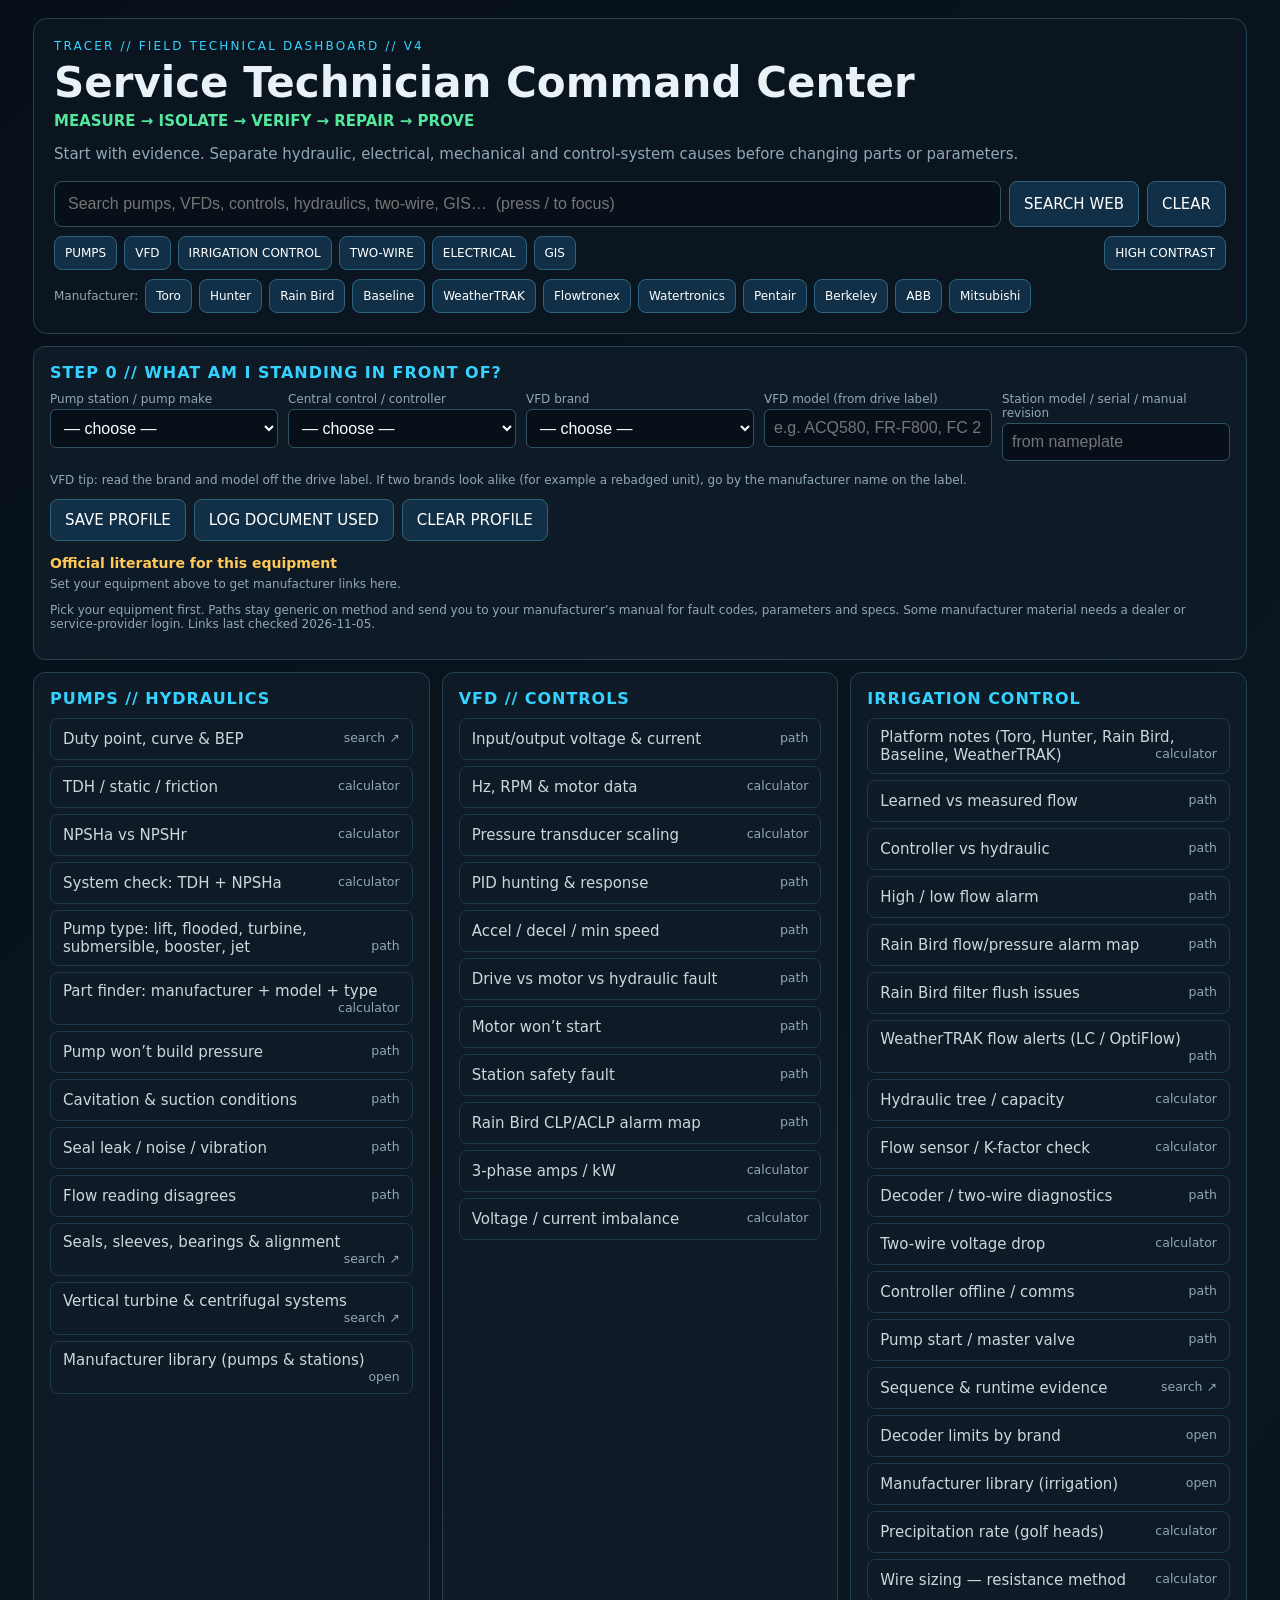
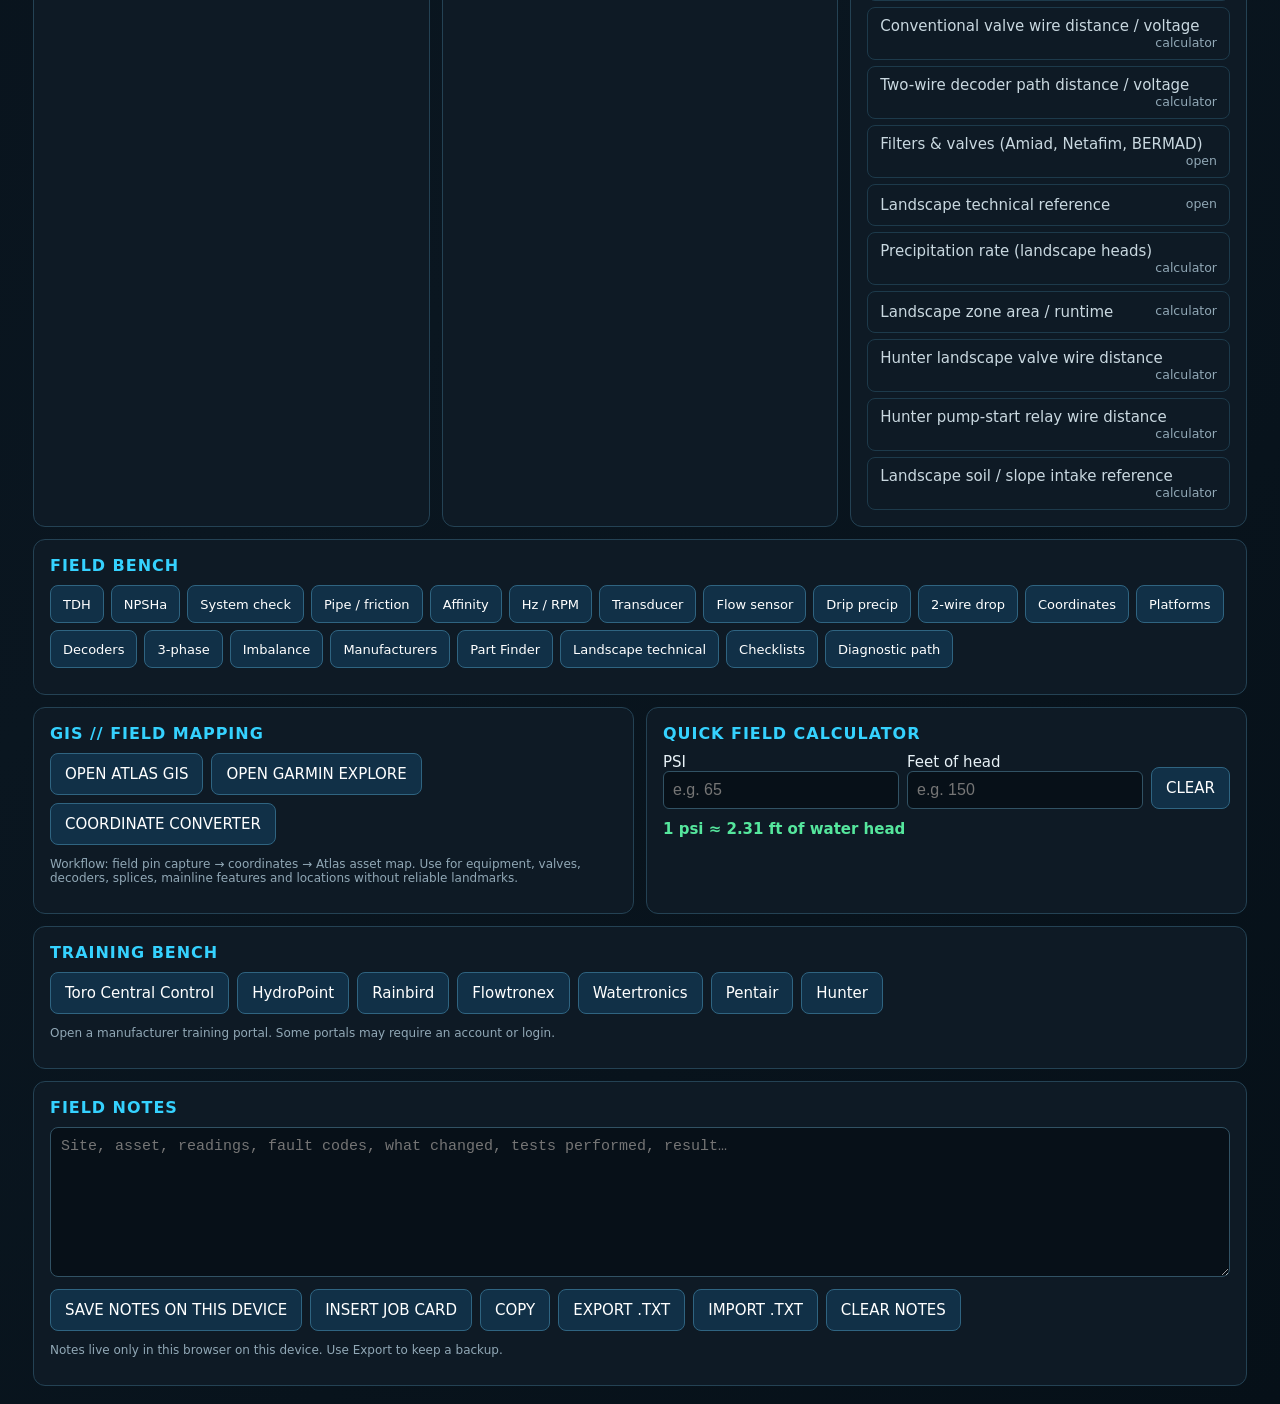
==== commit 87fd20eb: "feat: index all golf catalogs and remove recent searches Co-authored-by: Copilot <223556219+Copilot@" ====
--- a/index.html
+++ b/index.html
@@ -33,7 +33,7 @@
 <form id="searchForm" class="search"><input id="q" aria-label="Technical web search" placeholder="Search pumps, VFDs, controls, hydraulics, two-wire, GIS…  (press / to focus)"><button>SEARCH WEB</button><button type="button" id="qclear">CLEAR</button></form>
 <div class="filters"><button type="button" data-suffix="pump service manual troubleshooting">PUMPS</button><button type="button" data-suffix="VFD pump PID troubleshooting manual">VFD</button><button type="button" data-suffix="central control irrigation technical troubleshooting">IRRIGATION CONTROL</button><button type="button" data-suffix="two wire decoder irrigation troubleshooting">TWO-WIRE</button><button type="button" data-suffix="motor electrical troubleshooting application note">ELECTRICAL</button><button type="button" data-suffix="GIS field mapping irrigation">GIS</button><button type="button" id="hc" style="margin-left:auto">HIGH CONTRAST</button></div>
 <div class="filters" id="mfr"><span class="small">Manufacturer:</span></div>
-<div class="filters" id="recent"></div></section>
+</section>
 
 <div class="grid">
 <section class="card full" id="prof"><h2>STEP 0 // WHAT AM I STANDING IN FRONT OF?</h2>
@@ -66,6 +66,9 @@
 <p class="small">Notes live only in this browser on this device. Use Export to keep a backup.</p></section>
 </div></div>
 
+<script src="data/golf-hunter.js"></script>
+<script src="data/golf-rainbird.js"></script>
+<script src="data/golf-toro.js"></script>
 <script>
 (()=>{
 const $=s=>document.querySelector(s),$$=s=>[...document.querySelectorAll(s)];
@@ -75,10 +78,7 @@
 
 /* ---------- search ---------- */
 let brand='';
-const go=s=>{s=s.trim();if(!s)return;window.open('https://www.google.com/search?q='+encodeURIComponent(s),'_blank','noopener');
- const r=store.get('tracerRecent',[]).filter(x=>x!==s);r.unshift(s);store.set('tracerRecent',r.slice(0,6));drawRecent()};
-function drawRecent(){const r=store.get('tracerRecent',[]);const el=$('#recent');el.innerHTML=r.length?'<span class="small">Recent:</span>':'';
- r.forEach(t=>{const b=document.createElement('button');b.type='button';b.textContent=t.length>38?t.slice(0,36)+'…':t;b.title=t;b.onclick=()=>{q.value=t;go(t)};el.appendChild(b)})}
+const go=s=>{s=s.trim();if(!s)return;window.open('https://www.google.com/search?q='+encodeURIComponent(s),'_blank','noopener')};
 const withBrand=s=>((brand?brand+' ':'')+s).trim();
 $('#qclear').onclick=()=>{q.value='';brand='';$$('#mfr button').forEach(x=>x.classList.remove('on'));q.focus()};
 $('#searchForm').addEventListener('submit',e=>{e.preventDefault();go(withBrand(q.value))});
@@ -602,6 +602,26 @@
 const pHost=u=>{try{return new URL(u).hostname.replace(/^www\./,'')}catch(e){return''}};
 const pSpecQuery=r=>{const q=[r.m,r.o,'spec sheet pdf'];const h=pHost(r.w);if(h)q.push('site:'+h);return q.join(' ')};
 
+/* ---------- golf catalog references ---------- */
+const GOLF_CATALOGS=[HUNTER_GOLF_CATALOG,RAINBIRD_GOLF_CATALOG,TORO_GOLF_CATALOG];
+const GOLF_CATEGORY='Golf irrigation';
+function enrichGolfParts(){
+ GOLF_CATALOGS.forEach(catalog=>catalog.records.forEach(record=>{
+  const source=catalog.edition+'; '+catalog.file+'; PDF pp. '+record.pdf.join('-');
+  if(PARTS.some(r=>r.m===catalog.brand&&r.o===record.model&&r.t===record.type&&r.c===GOLF_CATEGORY&&r.source===source))return;
+  PARTS.push({m:catalog.brand,o:record.model,t:record.type,c:GOLF_CATEGORY,p:null,w:catalog.url,s:'',aliases:[...record.aliases],facts:[...record.facts],source});
+ }));
+}
+enrichGolfParts();
+function matchesPartQuery(r,query){
+ return [r.o,r.m,r.source||'',...(r.aliases||[]),...(r.facts||[])].join(' ').toLowerCase().includes(query.toLowerCase().replace(/netaphim/g,'netafim'));
+}
+function golfCoverageHTML(){
+ return '<details style="margin-bottom:12px"><summary>Golf catalog coverage and source limits</summary><p class="small">All product sections are indexed as model/family records with searchable listed variants, accessories and technical references. This is not a transcription of every performance-table cell or every possible ordering combination. Confirm the exact nozzle, pressure, voltage and configuration before design or ordering. Citations use PDF page positions; uploaded filenames do not establish edition dates.</p>'+
+ GOLF_CATALOGS.map(catalog=>'<h4>'+esc(catalog.brand)+' · '+esc(catalog.edition)+'</h4><p class="small">'+catalog.pages+' pages reviewed; '+catalog.records.length+' searchable records.</p><ul>'+catalog.coverage.map(section=>'<li>PDF pp. '+section.pdf.join('-')+' · '+esc(section.kind)+': '+esc(section.note)+'</li>').join('')+'</ul>').join('')+'</details>';
+}
+/* ---------- end golf catalog references ---------- */
+
 const tabsDef=[['tdh','TDH'],['npsh','NPSHa'],['sys','System check'],['pipe','Pipe / friction'],['affinity','Affinity'],['hz','Hz / RPM'],['xdcr','Transducer'],['flowcal','Flow sensor'],['drip','Drip precip'],['twvd','2-wire drop'],['coords','Coordinates'],['plat','Platforms'],['dec','Decoders'],['ph3','3-phase'],['imb','Imbalance'],['lib','Manufacturers'],['pfind','Part Finder'],['landscape','Landscape technical'],['check','Checklists'],['flow','Diagnostic path']];
 let cur='';
 function setTabs(){$('#tabs').innerHTML='';tabsDef.forEach(([k,n])=>{const b=document.createElement('button');b.type='button';b.textContent=n;b.classList.toggle('on',k===cur);b.onclick=()=>k==='check'?openCheck():k==='flow'?openFlow('wont',true):k==='plat'?openPlat(true):k==='dec'?openDec(true):k==='lib'?openLib(true):k==='pfind'?openParts(true):openTool(k,true);$('#tabs').appendChild(b)})}
@@ -623,7 +643,7 @@
  const mopts=[...new Set(PARTS.map(r=>r.m))].sort((a,b)=>a.localeCompare(b));
  const topts=[...new Set(PARTS.map(r=>r.t).filter(Boolean))].sort((a,b)=>a.localeCompare(b));
  const copts=[...new Set(PARTS.map(r=>r.c).filter(Boolean))].sort((a,b)=>a.localeCompare(b));
- $('#bench').innerHTML='<h3>Part Finder</h3><p class="small">Workbook lookup plus catalog references. Filtration entries include source editions/pages and configuration-specific limits where verified. Family ceilings are not design guarantees; unverified legacy entries and source conflicts are labeled. Direct spec links are shown when available; otherwise use spec search.</p>'+
+ $('#bench').innerHTML='<h3>Part Finder</h3><p class="small">Workbook lookup plus golf, landscape and filtration catalog references. Catalog entries include source editions/pages and configuration-specific limits where verified. Family ceilings are not design guarantees; unverified legacy entries and source conflicts are labeled. Direct spec links are shown when available; otherwise use spec search.</p>'+golfCoverageHTML()+
  '<div class="pfgrid">'+
  '<div class="fld span2"><label for="pf_q">Search model, manufacturer or specification</label><input id="pf_q" type="text" placeholder="e.g. SAF, AlphaDisc, backwash, 3656"></div>'+
  '<div class="fld"><label for="pf_m">Manufacturer</label><select id="pf_m"></select></div>'+
@@ -636,7 +656,7 @@
  put('#pf_m',mopts,'All manufacturers',saved.m);put('#pf_t',topts,'All types',saved.t);put('#pf_c',copts,'All categories',saved.c);
  $('#pf_q').value=saved.q||'';$('#pf_has').value=saved.has||'all';$('#pf_lim').value=saved.lim||'75';
  const run=()=>{const st={q:$('#pf_q').value.trim().toLowerCase(),m:$('#pf_m').value,t:$('#pf_t').value,c:$('#pf_c').value,has:$('#pf_has').value,lim:$('#pf_lim').value};store.set('tracerPartFinder',st);
-  let rows=PARTS.filter(r=>(!st.q||[r.o,r.m,r.source||'',...(r.facts||[])].join(' ').toLowerCase().includes(st.q.replace(/netaphim/g,'netafim')))&&(!st.m||r.m===st.m)&&(!st.t||r.t===st.t)&&(!st.c||r.c===st.c)&&
+  let rows=PARTS.filter(r=>(!st.q||matchesPartQuery(r,st.q))&&(!st.m||r.m===st.m)&&(!st.t||r.t===st.t)&&(!st.c||r.c===st.c)&&
    (st.has==='all'||(st.has==='spec'&&!!r.s)||(st.has==='site'&&!!r.w)||(st.has==='nosite'&&!r.w)));
   rows=rows.sort((a,b)=>a.m.localeCompare(b.m)||a.o.localeCompare(b.o)||a.t.localeCompare(b.t));
   const lim=Math.max(25,parseInt(st.lim,10)||75),total=rows.length,show=rows.slice(0,lim);
@@ -645,6 +665,7 @@
   if(!show.length)return;
   show.forEach(r=>{const d=document.createElement('div');d.className='res';const bits=[r.t||'Unknown type'];if(r.c)bits.push('Category '+r.c);if(r.p!=null)bits.push('PumpTypeID '+r.p);
    d.innerHTML='<b>'+esc(r.m)+' · '+esc(r.o)+'</b><div class="small" style="margin-top:4px">'+esc(bits.join(' · '))+'</div>';
+   if(r.aliases&&r.aliases.length)d.innerHTML+='<p class="small">Listed models / identifiers: '+esc(r.aliases.join(', '))+'</p>';
    if(r.facts)d.innerHTML+='<ul>'+r.facts.map(f=>'<li>'+esc(f)+'</li>').join('')+'</ul>';
    if(r.source)d.innerHTML+='<p class="small">Source: '+esc(r.source)+'</p>';
    const links=document.createElement('div');links.className='links';links.style.marginTop='8px';
@@ -652,7 +673,7 @@
    if(r.s){const b=document.createElement('button');b.type='button';b.textContent='SPEC SHEET ↗';b.onclick=()=>window.open(r.s,'_blank','noopener');links.appendChild(b)}
    if(r.directory){const b=document.createElement('button');b.type='button';b.textContent='DOCUMENT DIRECTORY (UNVERIFIED) ↗';b.onclick=()=>window.open(r.directory,'_blank','noopener');links.appendChild(b)}
    const sbtn=document.createElement('button');sbtn.type='button';sbtn.textContent='SPEC SEARCH ↗';sbtn.onclick=()=>go(withBrand(pSpecQuery(r)));links.appendChild(sbtn);
-   const nbtn=document.createElement('button');nbtn.type='button';nbtn.textContent='ADD TO NOTES';nbtn.onclick=()=>appendNote('[Part Finder] '+r.m+' '+r.o+' | '+bits.join(', ')+' | '+(r.w||'no website in workbook')+' | '+(r.s||'no direct spec link')+(r.facts?'\n'+r.facts.join('\n'):'')+(r.source?'\nSource: '+r.source:'')+(r.directory?'\nDocument directory (unverified): '+r.directory:''));links.appendChild(nbtn);
+   const nbtn=document.createElement('button');nbtn.type='button';nbtn.textContent='ADD TO NOTES';nbtn.onclick=()=>appendNote('[Part Finder] '+r.m+' '+r.o+' | '+bits.join(', ')+' | '+(r.w||'no website in workbook')+' | '+(r.s||'no direct spec link')+(r.aliases&&r.aliases.length?'\nListed models / identifiers: '+r.aliases.join(', '):'')+(r.facts?'\n'+r.facts.join('\n'):'')+(r.source?'\nSource: '+r.source:'')+(r.directory?'\nDocument directory (unverified): '+r.directory:''));links.appendChild(nbtn);
    d.appendChild(links);box.appendChild(d)})};
  ['pf_q','pf_m','pf_t','pf_c','pf_has','pf_lim'].forEach(id=>$('#'+id).addEventListener('input',run));
  $('#pf_reset').onclick=()=>{store.set('tracerPartFinder',{q:'',m:'',t:'',c:'',has:'all',lim:'75'});openParts(false)};
@@ -1071,6 +1092,6 @@
 $('#file').onchange=e=>{const fl=e.target.files[0];if(!fl)return;const r=new FileReader();r.onload=()=>{notes.value=notes.value?notes.value+'\n\n'+r.result:r.result;say('Imported. Press Save to keep it.')};r.readAsText(fl);e.target.value=''};
 $('#erase').onclick=()=>{if(!notes.value||!confirm('Clear all notes? Export first if you want a backup.'))return;notes.value='';try{localStorage.removeItem('tracerFieldNotes')}catch(e){}say('Notes cleared.')};
 
-drawRecent();setTabs();drawProfile();
+setTabs();drawProfile();
 })();
 </script></body></html>
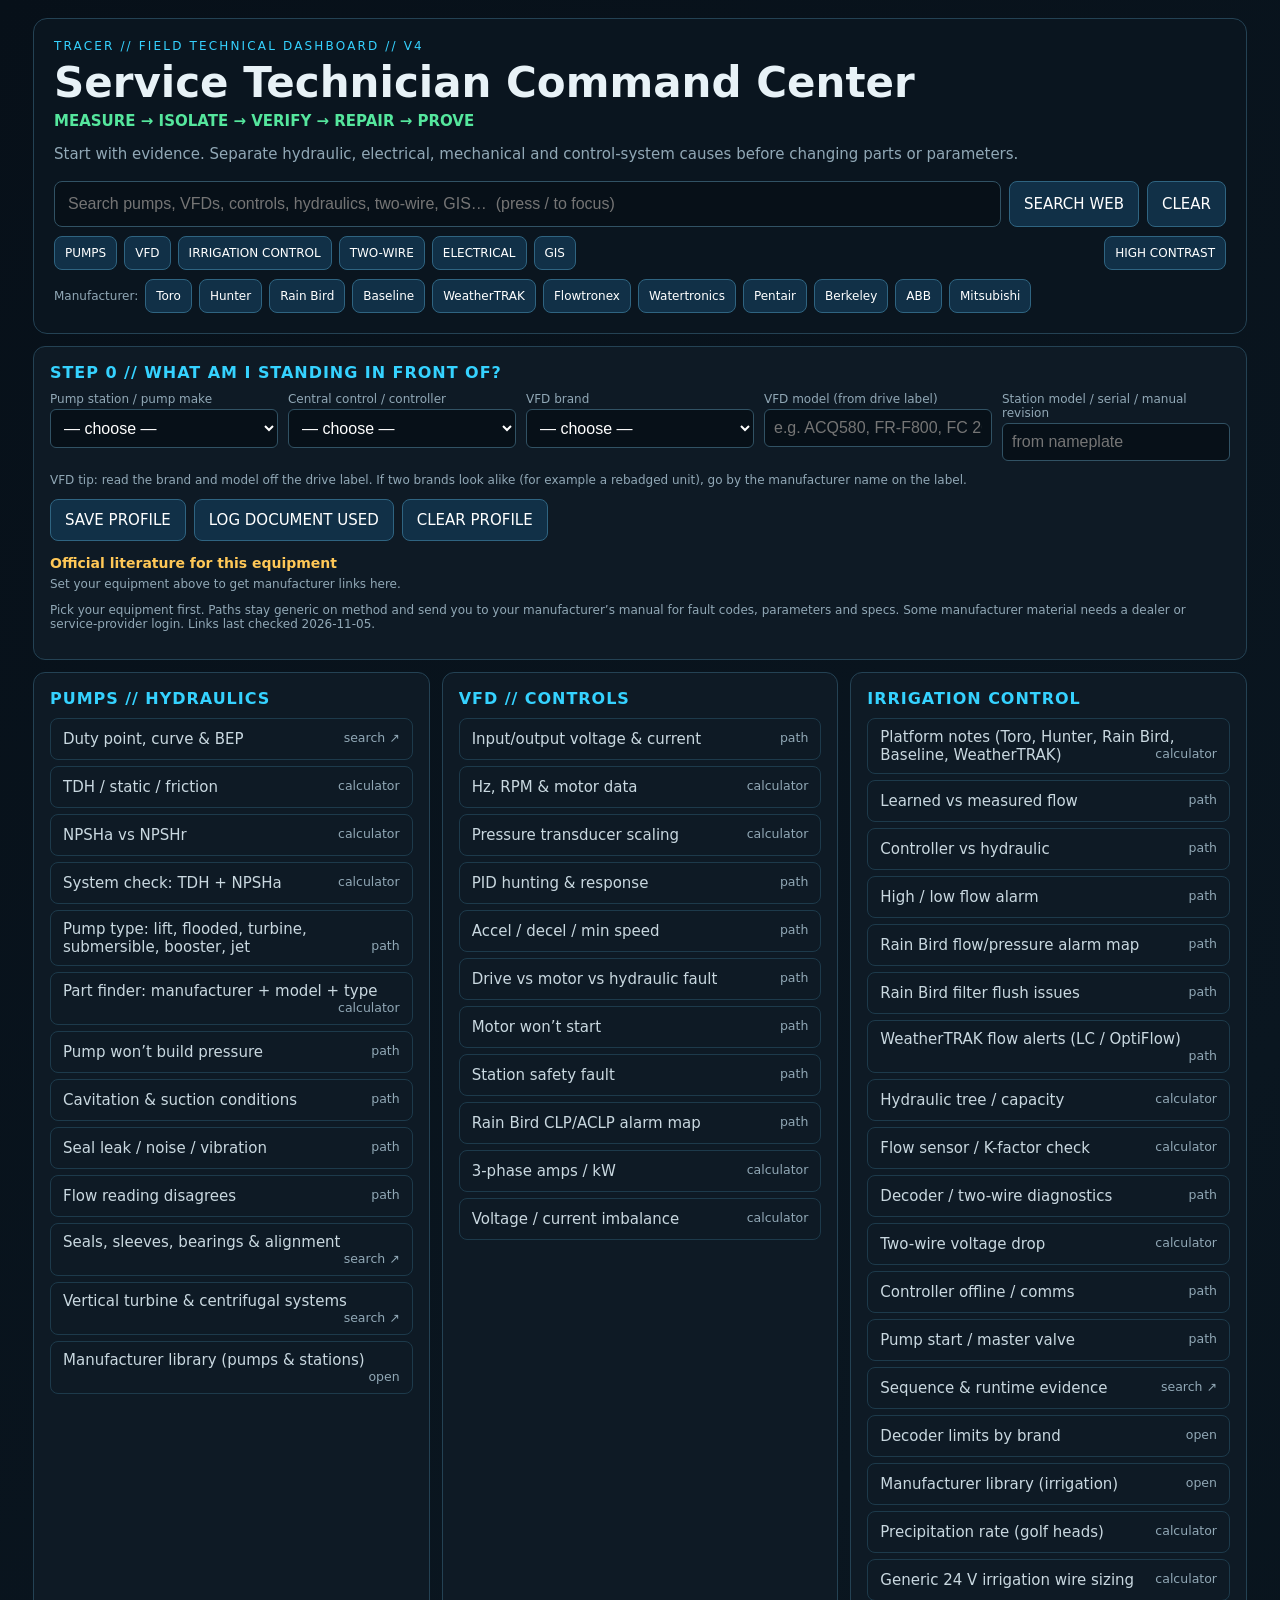
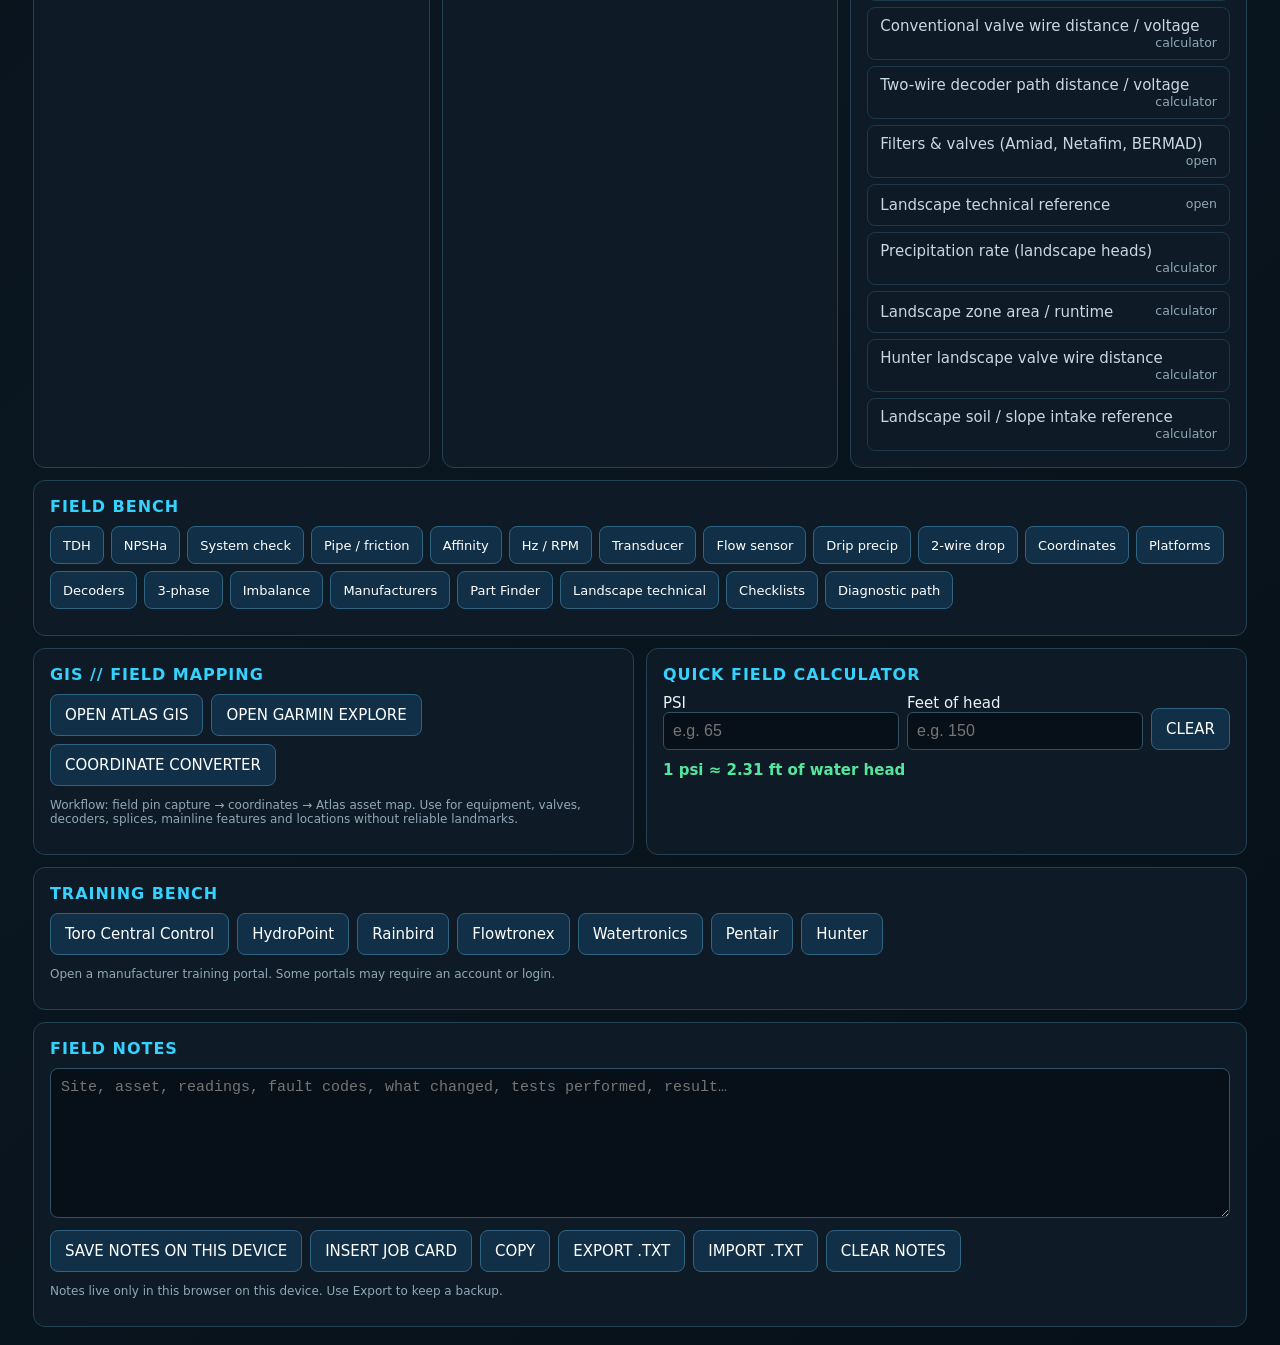
==== commit e1ff08f9: "fix: focus generic wire sizing on irrigation control circuits Co-authored-by: Copilot <223556219+Cop" ====
--- a/index.html
+++ b/index.html
@@ -93,7 +93,7 @@
 c1:[['Duty point, curve & BEP','search','pump duty point operating point best efficiency point BEP pump curve explained'],['TDH / static / friction','tool','tdh'],['NPSHa vs NPSHr','tool','npsh'],['System check: TDH + NPSHa','tool','sys'],['Pump type: lift, flooded, turbine, submersible, booster, jet','flow','ptype'],['Part finder: manufacturer + model + type','tool','pfind'],['Pump won’t build pressure','flow','wont'],['Cavitation & suction conditions','flow','cav'],['Seal leak / noise / vibration','flow','vib'],['Flow reading disagrees','flow','flow'],['Seals, sleeves, bearings & alignment','search','centrifugal pump mechanical seal shaft sleeve bearing alignment service manual'],['Vertical turbine & centrifugal systems','search','vertical turbine pump irrigation troubleshooting service manual']],
 c2:[['Input/output voltage & current','flow','trip'],['Hz, RPM & motor data','tool','hz'],['Pressure transducer scaling','tool','xdcr'],['PID hunting & response','flow','hunt'],['Accel / decel / min speed','flow','trip'],['Drive vs motor vs hydraulic fault','flow','wont'],['Motor won’t start','flow','nostart'],['Station safety fault','flow','sfault'],['Rain Bird CLP/ACLP alarm map','flow','rbclp']],
 c3:[['Platform notes (Toro, Hunter, Rain Bird, Baseline, WeatherTRAK)','tool','plat'],['Learned vs measured flow','flow','lflow'],['Controller vs hydraulic','flow','ctrl'],['High / low flow alarm','flow','fa'],['Rain Bird flow/pressure alarm map','flow','rbflow'],['Rain Bird filter flush issues','flow','rbflow'],['WeatherTRAK flow alerts (LC / OptiFlow)','flow','wtflow'],['Hydraulic tree / capacity','tool','pipe'],['Flow sensor / K-factor check','tool','flowcal'],['Decoder / two-wire diagnostics','flow','tw'],['Two-wire voltage drop','tool','twvd'],['Controller offline / comms','flow','comm'],['Pump start / master valve','flow','pstart'],['Sequence & runtime evidence','search','central control irrigation runtime history flow alarm troubleshooting']]};
-cards.c1.push(['Manufacturer library (pumps & stations)','view','lib']);cards.c2.push(['3-phase amps / kW','tool','ph3'],['Voltage / current imbalance','tool','imb']);cards.c3.push(['Decoder limits by brand','view','dec'],['Manufacturer library (irrigation)','view','lib'],['Precipitation rate (golf heads)','tool','precip'],['Wire sizing — resistance method','tool','wiresize'],['Conventional valve wire distance / voltage','tool','convwire'],['Two-wire decoder path distance / voltage','tool','pathwire'],['Filters & valves (Amiad, Netafim, BERMAD)','view','filters'],['Landscape technical reference','view','landscape'],['Precipitation rate (landscape heads)','tool','landprecip'],['Landscape zone area / runtime','tool','landarea'],['Hunter landscape valve wire distance','tool','landwire'],['Hunter pump-start relay wire distance','tool','psrwire'],['Landscape soil / slope intake reference','tool','landslope']);
+cards.c1.push(['Manufacturer library (pumps & stations)','view','lib']);cards.c2.push(['3-phase amps / kW','tool','ph3'],['Voltage / current imbalance','tool','imb']);cards.c3.push(['Decoder limits by brand','view','dec'],['Manufacturer library (irrigation)','view','lib'],['Precipitation rate (golf heads)','tool','precip'],['Generic 24 V irrigation wire sizing','tool','wiresize'],['Conventional valve wire distance / voltage','tool','convwire'],['Two-wire decoder path distance / voltage','tool','pathwire'],['Filters & valves (Amiad, Netafim, BERMAD)','view','filters'],['Landscape technical reference','view','landscape'],['Precipitation rate (landscape heads)','tool','landprecip'],['Landscape zone area / runtime','tool','landarea'],['Hunter landscape valve wire distance','tool','landwire'],['Landscape soil / slope intake reference','tool','landslope']);
 const tag={search:'search ↗',tool:'calculator',flow:'path',view:'open'};
 Object.entries(cards).forEach(([id,arr])=>arr.forEach(([t,k,v])=>{const b=document.createElement('button');b.type='button';b.innerHTML=esc(t)+'<small>'+tag[k]+'</small>';
  b.onclick=()=>{if(k==='search')go(withBrand(v));else if(k==='tool'||k==='view')openTool(v,true);else openFlow(v,true)};$('#'+id).appendChild(b)}));
@@ -208,8 +208,8 @@
  calc:v=>{if(!(v.dec>=0&&v.act>=0))return'Decoder and active-solenoid counts must be zero or above.';const ma=v.dec*0.5+v.act*18;return `Estimated draw <b>${f1(ma,1)} mA</b> (idle ${f1(v.dec*0.5,1)} mA + active ${f1(v.act*18,0)} mA)<br><span class="small">Uses the FD-101TURF sheet: 0.5 mA idle, 18 mA per active solenoid. Other decoder models differ, so use the ESP-LXD design guide for your model and its path limits.</span>`}},
 precip:{name:'Precipitation rate (golf heads)',fields:[['gpm','Flow at this arc, GPM',12],['arc','Arc of coverage, degrees (90/180/360)',360],['sp','Head spacing along the row, ft',65],['rsp','Row spacing, ft (ignored if layout = triangular)',65],['tri','Layout: 0 = square/rectangular, 1 = equilateral triangular',0]],
  calc:v=>{if(!(v.gpm>0&&v.arc>0&&v.arc<=360&&v.sp>0))return'Flow and head spacing must be above zero; arc must be between 0 and 360.';const isTri=v.tri>=0.5;const denom=isTri?(v.sp*v.sp*0.866):(v.sp*(v.rsp>0?v.rsp:v.sp));const pr=v.gpm*34650/(v.arc*denom);return `Precipitation rate ≈ <b>${f1(pr,2)} in/hr</b> (${f1(pr*25.4,1)} mm/hr)<br><span class="small">Sprinkler Spacing Method, ${isTri?'equilateral triangular':'square/rectangular'} layout: P.R. = GPM × 34,650 ÷ (arc° × spacing product). The 34,650 constant (=96.3×360) and both layout formulas are published in the Rain Bird, Toro and Hunter 2026 golf catalog technical appendices. For matched precipitation, flow should scale with arc (180° ≈ 2× the 90° flow, 360° ≈ 4×). Design-reference estimate — confirm against as-built spacing and the nozzle performance chart for the exact head.</span>`}},
-wiresize:{name:'Wire sizing — resistance method (golf two-wire/control)',fields:[['dist','One-way distance, ft',1800],['volt','Allowable voltage loss, VAC',4],['amp','Current at this point, A (inrush or holding)',0.37]],
- calc:v=>{if(!(v.dist>0&&v.volt>0&&v.amp>0))return'Distance, allowable voltage loss and current must all be above zero.';const rMax=1000*v.volt/(2*v.dist*v.amp);const table=[['18',6.39],['16',4.02],['14',2.52],['12',1.59],['10',1.00],['8',0.63],['6',0.40],['4',0.25]];const pick=table.find(([,r])=>r<=rMax);return `Required resistance ≤ <b>${f1(rMax,2)} Ω/1,000 ft</b> → minimum wire size <b>${pick?pick[0]+' AWG':'heavier than 4 AWG — recalculate or split the run'}</b><br><span class="small">R = 1,000 × allowable voltage loss ÷ (2 × one-way distance × current). This is Hunter's published golf wire-sizing worksheet method; the resistance-per-1,000 ft table is standard annealed copper (matches both the Rain Bird and Hunter 2026 golf catalog appendices, close to NEC Ch.9 Table 8). Defaults reproduce Hunter's own worked example (1,800 ft, 24 VAC output, 20 VAC minimum, 0.37 A inrush → 14 AWG). Use inrush current for pick-up checks and holding current for steady-state drop checks.</span>`}},
+wiresize:{name:'Generic 24 V irrigation wire sizing — resistance method',fields:[['dist','One-way controller-to-load distance, ft',1800],['volt','Allowable control-circuit voltage drop, V (24 − 20 = 4)',4],['amp','Total current on this wire pair, A (inrush or holding)',0.37]],
+ calc:v=>{if(![v.dist,v.volt,v.amp].every(Number.isFinite)||!(v.dist>0&&v.volt>0&&v.amp>0))return'Distance, allowable voltage drop and current must be finite and above zero.';const denominator=2*v.dist*v.amp,numerator=1000*v.volt,rMax=numerator/denominator;if(!Number.isFinite(denominator)||denominator<=0||!Number.isFinite(numerator)||!Number.isFinite(rMax)||rMax<=0)return'Values exceed the supported calculation range; check the inputs.';const table=[['18',6.39],['16',4.02],['14',2.52],['12',1.59],['10',1.00],['8',0.63],['6',0.40],['4',0.25]];const pick=table.find(([,r])=>r<=rMax);return `Required resistance ≤ <b>${f1(rMax,2)} Ω/1,000 ft</b> → smallest listed wire meeting voltage drop <b>${pick?pick[0]+' AWG':'heavier than 4 AWG — recalculate or split the run'}</b><br><span class="small">For a conventional irrigation control wire pair, not pump power wiring. Subtract the equipment's specified minimum voltage from the lowest measured controller output to find allowable drop: 24 VAC − 20 VAC = 4 V is an example, not a universal minimum. Enter the total current sharing both conductors; shared commons serving other active branches require segment-by-segment analysis. R = 1,000 × allowable voltage drop ÷ (2 × one-way distance × current), with equal copper gauges for both conductors at 68°F. Source: Hunter golf catalog pp. 78–79. Check inrush/pickup and holding separately using the applicable minimum voltage and current. This resistance-only estimate neglects AC reactance, splices and temperature; it is not ampacity, electrical-code or manufacturer approval. Decoder/two-wire paths have different signals and design limits: use the separate decoder tool and manufacturer requirements.</span>`}},
 coords:{name:'Coordinates',fields:[['lat','Latitude (decimal degrees)',33.0],['lon','Longitude (decimal degrees)',-97.0]],
  calc:v=>{const f=(x,pos,neg)=>{const a=Math.abs(x),d=Math.floor(a),m=(a-d)*60,mi=Math.floor(m),s=(m-mi)*60;return{dd:x.toFixed(6),ddm:`${d}° ${m.toFixed(4)}′ ${x<0?neg:pos}`,dms:`${d}° ${mi}′ ${s.toFixed(2)}″ ${x<0?neg:pos}`}},a=f(v.lat,'N','S'),b=f(v.lon,'E','W');
   const dd=a.dd+', '+b.dd;return `Decimal: <b>${dd}</b><br>Deg–decimal min: ${a.ddm}, ${b.ddm}<br>DMS: ${a.dms}, ${b.dms}<br><button type="button" id="cpc" style="margin-top:8px">COPY DECIMAL</button><span class="small"> Paste decimal degrees into Atlas.</span>`}}
@@ -283,16 +283,6 @@
   const max=LANDSCAPE_VALVE_FEET[row][col]/v.active;
   return `Catalog maximum one-way distance: <b>${f1(max,0)} ft</b><br><b>${v.dist<=max?'Within':'EXCEEDS'}</b> the table limit for the entered run.<br><span class="small">Source: Hunter Residential/Commercial catalog p. 215, Valve Wire Sizing. The row labeled "Ground Wire" is the common/return conductor in this valve circuit, not a protective earth sizing rule. Assumes Hunter heavy-duty 24 VAC solenoid: 350/190 mA inrush/holding at 60 Hz, 370/210 mA at 50 Hz. The catalog halves the single-solenoid distance for two simultaneous solenoids on the same wires. Not a decoder/two-wire-path, DC-latching, pump-start relay, or generic other-brand valve table. Verify the installed solenoid, controller output and shared-common loads.</span>`;
  }},
- psrwire:{name:'Hunter pump-start relay wire distance',fields:[
-  ['model','Relay model: 22 = PSR-22, 52 = PSR-52, 53 = PSR-53',22],
-  ['awg','Control conductor AWG (18, 16, 14, 12, 10, 8)',14],
-  ['dist','Required controller-to-relay wire distance, ft',500]
- ],calc:v=>{
-  const col=LANDSCAPE_GAUGES.slice(0,6).indexOf(v.awg),row=LANDSCAPE_PSR_FEET[v.model];
-  if(!Object.values(v).every(Number.isFinite)||!row||col<0||v.dist<0)return'Choose model 22, 52 or 53; use AWG 18, 16, 14, 12, 10 or 8 and a nonnegative distance.';
-  const max=row[col];
-  return `PSR-${v.model} catalog maximum wire length: <b>${max} ft</b><br><b>${v.dist<=max?'Within':'EXCEEDS'}</b> the table limit for the entered run.<br><span class="small">Source: Hunter Residential/Commercial catalog p. 215, PSR Wire Data (product details p. 134). This is controller-to-relay control wiring, not motor feeder sizing or a valve-solenoid table. Confirm relay model, controller compatibility and installation manual. Pump power wiring and protection require the applicable electrical design and code.</span>`;
- }},
  hdlrun:{name:'Hunter HDL dripline maximum run',fields:[
   ['variant','HDL variant: 1 = CV, 2 = PC/R, 3 = COP',1],
   ['gph','Emitter flow: CV 0.4/0.6/0.9; PC/R or COP 0.6/0.9 GPH',0.6],
@@ -334,7 +324,7 @@
   'The copper table is at 68 F / 20 C. Do not copy all columns unchecked: the printed AWG 1 resistance and AWG 14 area entries appear internally inconsistent. This tool uses the separate valve distance matrix, not those suspect entries.',
   'Hunter p. 216 also lists conduit/sleeve wire counts. Confirm insulation, actual conduit dimensions and applicable electrical code; the catalog table is not a substitute for a code-compliant fill calculation.'
  ]},
- 'Pump-start relay wiring':{tool:'psrwire',facts:[
+ 'Pump-start relay wiring':{facts:[
   'Hunter p. 215: PSR-22 at 14 AWG is 616 ft; PSR-52 and PSR-53 at 14 AWG are 341 ft. These relay control limits differ substantially from the valve table.',
   'Keep low-voltage relay control wiring distinct from motor supply, disconnects, overload protection and grounding.'
  ]},
@@ -433,7 +423,7 @@
  `3/4-in inlet; listed 1-8 GPM range. Pressure loss at 4 GPM: ${loss4} psi; at 8 GPM: ${loss8} psi. Maximum-flow note assumes 50 psi${o==='BTT 2-zone'?' and one zone activated':''}. Include this loss in the pressure budget.`
 ]));
 [22,52,53].forEach(model=>landscapePart('Hunter','PSR-'+model,'Pump Start Relay',215,[
- `At 14 AWG the published maximum wire length is ${LANDSCAPE_PSR_FEET[model][2]} ft. Use the pump-start relay wire lookup for other listed gauges. This is control wiring, not motor feeder sizing; use the exact relay installation manual.`
+ `At 14 AWG the published maximum control-wire length is ${LANDSCAPE_PSR_FEET[model][2]} ft. Consult the exact relay installation manual for other gauges and compatibility; this is not motor feeder sizing.`
 ]));
 [
  ['MP1000',20,20],['MP3000',26,79]
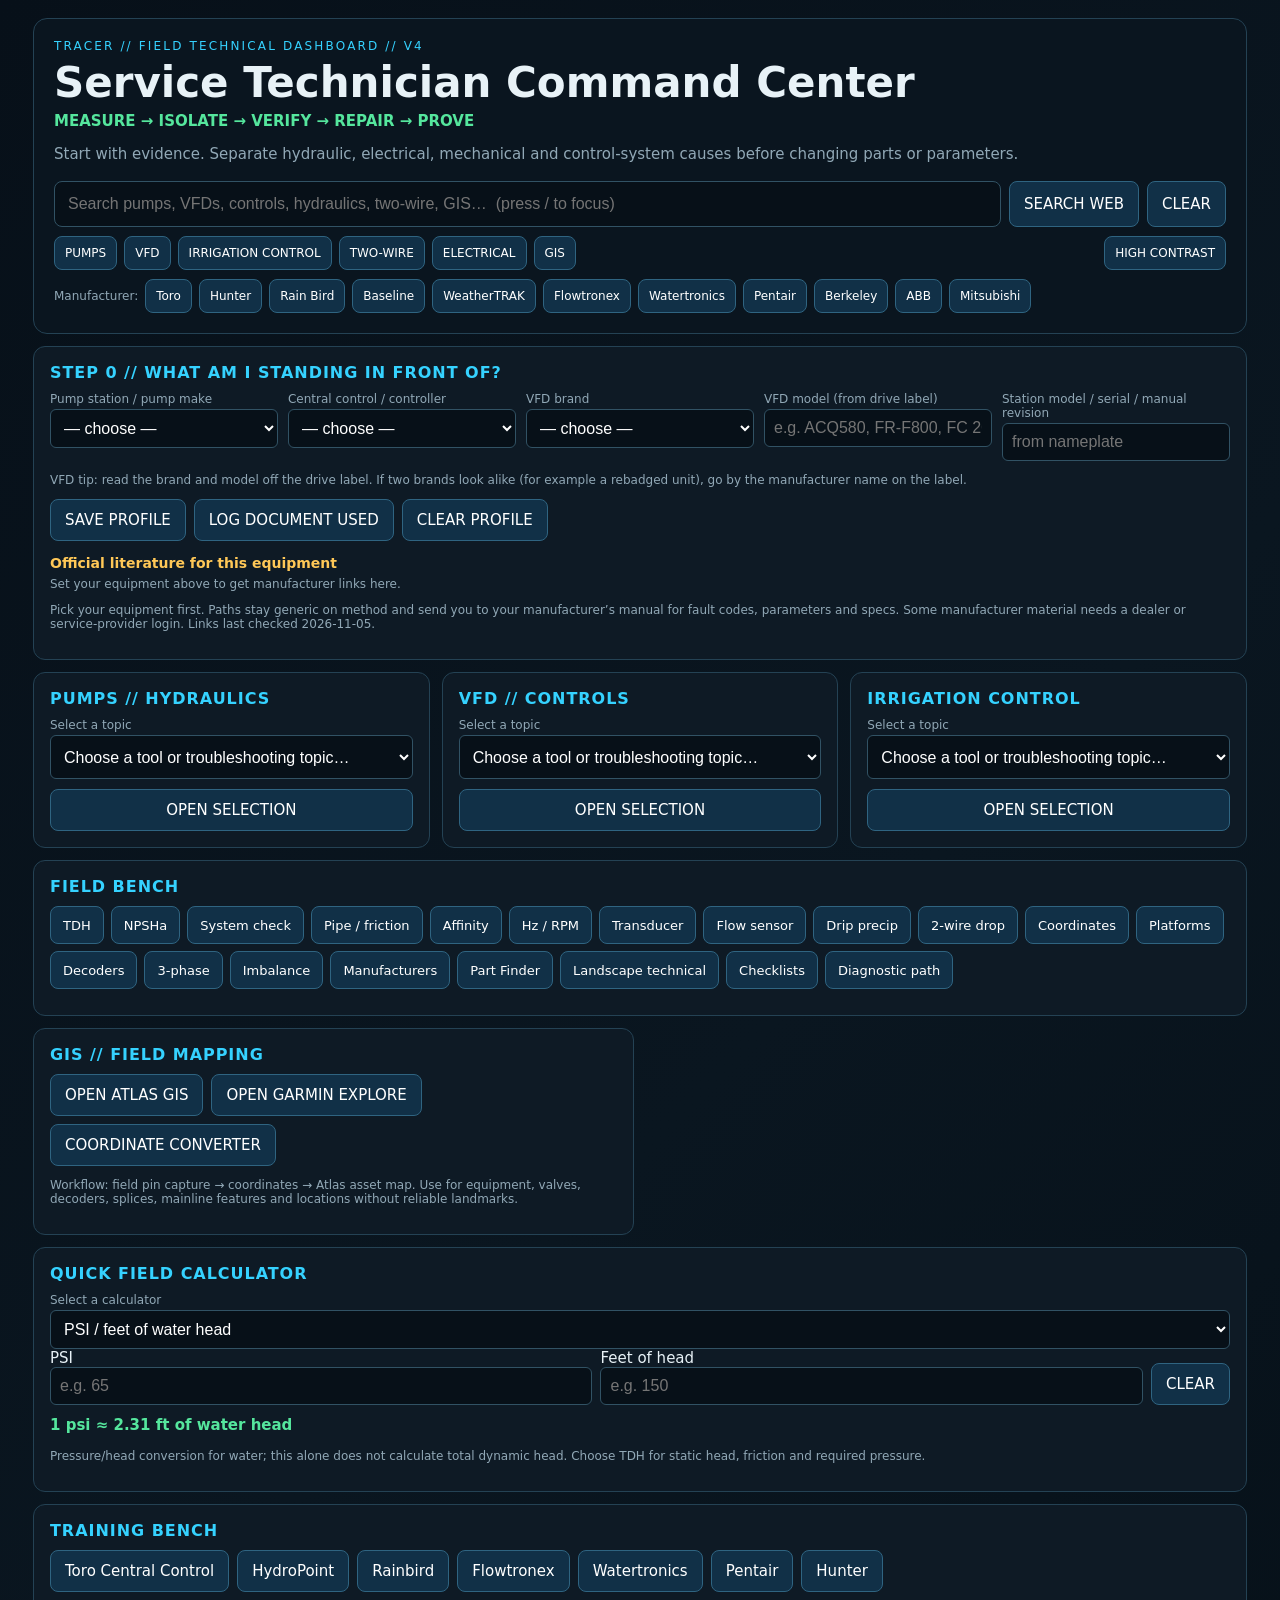
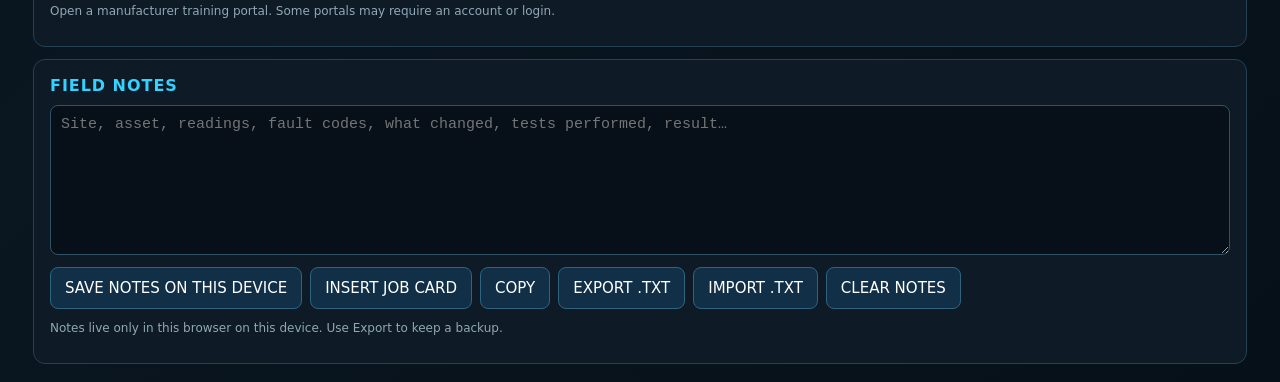
==== commit f40a9f66: "feat: add troubleshooting menus and central calculator selector Co-authored-by: Copilot <223556219+C" ====
--- a/index.html
+++ b/index.html
@@ -11,8 +11,7 @@
 .filters{display:flex;gap:7px;flex-wrap:wrap;margin-top:9px;align-items:center}.filters button{padding:7px 10px;font-size:12px;min-height:34px}
 .grid{display:grid;grid-template-columns:repeat(12,1fr);gap:12px;margin-top:12px}.card{grid-column:span 4;background:var(--panel);border:1px solid var(--line);border-radius:12px;padding:16px}.wide{grid-column:span 6}.full{grid-column:1/-1}
 .card h2{font-size:16px;margin:0 0 10px;color:var(--cyan);letter-spacing:.06em}.card h3{font-size:14px;margin:14px 0 6px;color:var(--amber)}
-.items{display:flex;flex-direction:column;gap:6px}.items button{text-align:left;background:transparent;border-color:#1d3a4b;padding:9px 12px;color:#c9d8e0}.items button:hover{background:#113047}
-.items button small{color:var(--muted);float:right;margin-left:8px}
+.topic-menu{display:flex;flex-direction:column;gap:10px}.topic-menu .fld{min-width:0}.topic-menu select{min-height:44px}
 .links{display:flex;flex-wrap:wrap;gap:8px}.calc{display:grid;grid-template-columns:1fr 1fr auto;gap:8px;align-items:end}
 .calc input,.fld input,.fld select{width:100%;padding:9px;background:var(--inp);color:#fff;border:1px solid #315264;border-radius:6px;font-size:16px}
 .result{color:var(--green);font-weight:700;margin-top:9px;line-height:1.5}.warn{color:var(--amber)}.bad{color:var(--red)}
@@ -55,7 +54,7 @@
 
 <section class="card wide"><h2>GIS // FIELD MAPPING</h2><div class="links"><a class="btn" href="https://app.atlas.co/" target="_blank" rel="noopener">OPEN ATLAS GIS</a><a class="btn" href="https://explore.garmin.com/" target="_blank" rel="noopener">OPEN GARMIN EXPLORE</a><button type="button" data-tool="coords">COORDINATE CONVERTER</button></div><p class="small">Workflow: field pin capture → coordinates → Atlas asset map. Use for equipment, valves, decoders, splices, mainline features and locations without reliable landmarks.</p></section>
 
-<section class="card wide"><h2>QUICK FIELD CALCULATOR</h2><div class="calc"><label>PSI<input id="psi" type="number" step="any" placeholder="e.g. 65"></label><label>Feet of head<input id="ft" type="number" step="any" placeholder="e.g. 150"></label><button id="clear" type="button">CLEAR</button></div><div id="calcOut" class="result" aria-live="polite">1 psi ≈ 2.31 ft of water head</div></section>
+<section class="card full" id="quickCalculator"><h2>QUICK FIELD CALCULATOR</h2><div class="fld"><label for="quick_calc">Select a calculator</label><select id="quick_calc"><option value="pressure_head">PSI / feet of water head</option></select></div><div id="quickConverter"><div class="calc"><label>PSI<input id="psi" type="number" step="any" placeholder="e.g. 65"></label><label>Feet of head<input id="ft" type="number" step="any" placeholder="e.g. 150"></label><button id="clear" type="button">CLEAR</button></div><div id="calcOut" class="result" aria-live="polite">1 psi ≈ 2.31 ft of water head</div><p class="small">Pressure/head conversion for water; this alone does not calculate total dynamic head. Choose TDH for static head, friction and required pressure.</p></div><div id="quickCalc"></div></section>
 
 
 
@@ -88,15 +87,19 @@
 $('#hc').onclick=()=>{document.body.classList.toggle('hc');store.set('tracerHC',document.body.classList.contains('hc'))};
 if(store.get('tracerHC',false))document.body.classList.add('hc');
 
-/* ---------- info cards: every item is a button ---------- */
+/* ---------- troubleshooting topic menus ---------- */
 const cards={
 c1:[['Duty point, curve & BEP','search','pump duty point operating point best efficiency point BEP pump curve explained'],['TDH / static / friction','tool','tdh'],['NPSHa vs NPSHr','tool','npsh'],['System check: TDH + NPSHa','tool','sys'],['Pump type: lift, flooded, turbine, submersible, booster, jet','flow','ptype'],['Part finder: manufacturer + model + type','tool','pfind'],['Pump won’t build pressure','flow','wont'],['Cavitation & suction conditions','flow','cav'],['Seal leak / noise / vibration','flow','vib'],['Flow reading disagrees','flow','flow'],['Seals, sleeves, bearings & alignment','search','centrifugal pump mechanical seal shaft sleeve bearing alignment service manual'],['Vertical turbine & centrifugal systems','search','vertical turbine pump irrigation troubleshooting service manual']],
 c2:[['Input/output voltage & current','flow','trip'],['Hz, RPM & motor data','tool','hz'],['Pressure transducer scaling','tool','xdcr'],['PID hunting & response','flow','hunt'],['Accel / decel / min speed','flow','trip'],['Drive vs motor vs hydraulic fault','flow','wont'],['Motor won’t start','flow','nostart'],['Station safety fault','flow','sfault'],['Rain Bird CLP/ACLP alarm map','flow','rbclp']],
 c3:[['Platform notes (Toro, Hunter, Rain Bird, Baseline, WeatherTRAK)','tool','plat'],['Learned vs measured flow','flow','lflow'],['Controller vs hydraulic','flow','ctrl'],['High / low flow alarm','flow','fa'],['Rain Bird flow/pressure alarm map','flow','rbflow'],['Rain Bird filter flush issues','flow','rbflow'],['WeatherTRAK flow alerts (LC / OptiFlow)','flow','wtflow'],['Hydraulic tree / capacity','tool','pipe'],['Flow sensor / K-factor check','tool','flowcal'],['Decoder / two-wire diagnostics','flow','tw'],['Two-wire voltage drop','tool','twvd'],['Controller offline / comms','flow','comm'],['Pump start / master valve','flow','pstart'],['Sequence & runtime evidence','search','central control irrigation runtime history flow alarm troubleshooting']]};
 cards.c1.push(['Manufacturer library (pumps & stations)','view','lib']);cards.c2.push(['3-phase amps / kW','tool','ph3'],['Voltage / current imbalance','tool','imb']);cards.c3.push(['Decoder limits by brand','view','dec'],['Manufacturer library (irrigation)','view','lib'],['Precipitation rate (golf heads)','tool','precip'],['Generic 24 V irrigation wire sizing','tool','wiresize'],['Conventional valve wire distance / voltage','tool','convwire'],['Two-wire decoder path distance / voltage','tool','pathwire'],['Filters & valves (Amiad, Netafim, BERMAD)','view','filters'],['Landscape technical reference','view','landscape'],['Precipitation rate (landscape heads)','tool','landprecip'],['Landscape zone area / runtime','tool','landarea'],['Hunter landscape valve wire distance','tool','landwire'],['Landscape soil / slope intake reference','tool','landslope']);
 const tag={search:'search ↗',tool:'calculator',flow:'path',view:'open'};
-Object.entries(cards).forEach(([id,arr])=>arr.forEach(([t,k,v])=>{const b=document.createElement('button');b.type='button';b.innerHTML=esc(t)+'<small>'+tag[k]+'</small>';
- b.onclick=()=>{if(k==='search')go(withBrand(v));else if(k==='tool'||k==='view')openTool(v,true);else openFlow(v,true)};$('#'+id).appendChild(b)}));
+Object.entries(cards).forEach(([id,arr])=>{
+ const host=$('#'+id),form=document.createElement('form');form.className='topic-menu';
+ form.innerHTML='<div class="fld"><label for="'+id+'_topic">Select a topic</label><select id="'+id+'_topic" required><option value="">Choose a tool or troubleshooting topic…</option>'+arr.map(([t,k],i)=>'<option value="'+i+'">'+esc(t)+' — '+esc(tag[k])+'</option>').join('')+'</select></div><button type="submit">OPEN SELECTION</button>';
+ form.onsubmit=e=>{e.preventDefault();const select=form.querySelector('select');if(select.value==='')return;const [,k,v]=arr[Number(select.value)];if(k==='search')go(withBrand(v));else if(k==='tool'||k==='view')openTool(v,true);else openFlow(v,true)};
+ host.appendChild(form);
+});
 
 /* ---------- quick psi/ft (original) ---------- */
 const psi=$('#psi'),ft=$('#ft'),out=$('#calcOut');
@@ -212,7 +215,7 @@
  calc:v=>{if(![v.dist,v.volt,v.amp].every(Number.isFinite)||!(v.dist>0&&v.volt>0&&v.amp>0))return'Distance, allowable voltage drop and current must be finite and above zero.';const denominator=2*v.dist*v.amp,numerator=1000*v.volt,rMax=numerator/denominator;if(!Number.isFinite(denominator)||denominator<=0||!Number.isFinite(numerator)||!Number.isFinite(rMax)||rMax<=0)return'Values exceed the supported calculation range; check the inputs.';const table=[['18',6.39],['16',4.02],['14',2.52],['12',1.59],['10',1.00],['8',0.63],['6',0.40],['4',0.25]];const pick=table.find(([,r])=>r<=rMax);return `Required resistance ≤ <b>${f1(rMax,2)} Ω/1,000 ft</b> → smallest listed wire meeting voltage drop <b>${pick?pick[0]+' AWG':'heavier than 4 AWG — recalculate or split the run'}</b><br><span class="small">For a conventional irrigation control wire pair, not pump power wiring. Subtract the equipment's specified minimum voltage from the lowest measured controller output to find allowable drop: 24 VAC − 20 VAC = 4 V is an example, not a universal minimum. Enter the total current sharing both conductors; shared commons serving other active branches require segment-by-segment analysis. R = 1,000 × allowable voltage drop ÷ (2 × one-way distance × current), with equal copper gauges for both conductors at 68°F. Source: Hunter golf catalog pp. 78–79. Check inrush/pickup and holding separately using the applicable minimum voltage and current. This resistance-only estimate neglects AC reactance, splices and temperature; it is not ampacity, electrical-code or manufacturer approval. Decoder/two-wire paths have different signals and design limits: use the separate decoder tool and manufacturer requirements.</span>`}},
 coords:{name:'Coordinates',fields:[['lat','Latitude (decimal degrees)',33.0],['lon','Longitude (decimal degrees)',-97.0]],
  calc:v=>{const f=(x,pos,neg)=>{const a=Math.abs(x),d=Math.floor(a),m=(a-d)*60,mi=Math.floor(m),s=(m-mi)*60;return{dd:x.toFixed(6),ddm:`${d}° ${m.toFixed(4)}′ ${x<0?neg:pos}`,dms:`${d}° ${mi}′ ${s.toFixed(2)}″ ${x<0?neg:pos}`}},a=f(v.lat,'N','S'),b=f(v.lon,'E','W');
-  const dd=a.dd+', '+b.dd;return `Decimal: <b>${dd}</b><br>Deg–decimal min: ${a.ddm}, ${b.ddm}<br>DMS: ${a.dms}, ${b.dms}<br><button type="button" id="cpc" style="margin-top:8px">COPY DECIMAL</button><span class="small"> Paste decimal degrees into Atlas.</span>`}}
+  const dd=a.dd+', '+b.dd;return `Decimal: <b>${dd}</b><br>Deg–decimal min: ${a.ddm}, ${b.ddm}<br>DMS: ${a.dms}, ${b.dms}<br><button type="button" data-copy-coordinates style="margin-top:8px">COPY DECIMAL</button><span class="small"> Paste decimal degrees into Atlas.</span>`}}
 };
 const PARTS=[{"m":"ABB","o":"AC500","t":"PLC","c":"PLC","w":"https://www.abb.com","p":null,"s":""},{"m":"ABB","o":"AC500-eCo","t":"PLC","c":"PLC","w":"https://www.abb.com","p":null,"s":""},{"m":"ABB","o":"AC500-X","t":"PLC","c":"PLC","w":"https://www.abb.com","p":null,"s":""},{"m":"ABB","o":"ACH580","t":"VFD","c":"VFD","w":"https://www.abb.com","p":null,"s":""},{"m":"ABB","o":"ACQ580","t":"VFD","c":"VFD","w":"https://www.abb.com","p":null,"s":""},{"m":"ABB","o":"ACS355","t":"VFD","c":"VFD","w":"https://www.abb.com","p":null,"s":""},{"m":"ABB","o":"ACS480","t":"VFD","c":"VFD","w":"https://www.abb.com","p":null,"s":""},{"m":"ABB","o":"ACS580","t":"VFD","c":"VFD","w":"https://www.abb.com","p":null,"s":""},{"m":"ABB","o":"AquaMaster","t":"Flow Sensor","c":"Flow Sensor","w":"https://www.abb.com","p":null,"s":""},{"m":"ABB","o":"AquaProbe","t":"Flow Sensor","c":"Flow Sensor","w":"https://www.abb.com","p":null,"s":""},{"m":"ABB","o":"ProcessMaster","t":"Flow Sensor","c":"Flow Sensor","w":"https://www.abb.com","p":null,"s":""},{"m":"ABB","o":"WaterMaster","t":"Flow Sensor","c":"Flow Sensor","w":"https://www.abb.com","p":null,"s":""},{"m":"Action Machine","o":"Stainless Steel","t":"Filter","c":"Filter","w":"","p":null,"s":""},{"m":"Allen-Bradley (Rockwell)","o":"CompactLogix","t":"PLC","c":"PLC","w":"https://www.rockwellautomation.com","p":null,"s":""},{"m":"Allen-Bradley (Rockwell)","o":"ControlLogix","t":"PLC","c":"PLC","w":"https://www.rockwellautomation.com","p":null,"s":""},{"m":"Allen-Bradley (Rockwell)","o":"Micro800","t":"PLC","c":"PLC","w":"https://www.rockwellautomation.com","p":null,"s":""},{"m":"Allen-Bradley (Rockwell)","o":"MicroLogix","t":"PLC","c":"PLC","w":"https://www.rockwellautomation.com","p":null,"s":""},{"m":"Amiad","o":"ABF","t":"Filter","c":"Master Valve","w":"https://www.amiad.com","p":null,"s":""},{"m":"Amiad","o":"ARAD","t":"Flow Sensor","c":"Master Valve","w":"https://www.amiad.com","p":null,"s":""},{"m":"Amiad","o":"EBS","t":"Filter","c":"Master Valve","w":"https://www.amiad.com","p":null,"s":""},{"m":"Amiad","o":"FAM","t":"Filter","c":"Master Valve","w":"https://www.amiad.com","p":null,"s":""},{"m":"Amiad","o":"Octave","t":"Flow Sensor","c":"Master Valve","w":"https://www.amiad.com","p":null,"s":""},{"m":"Amiad","o":"SAF","t":"Filter","c":"Master Valve","w":"https://www.amiad.com","p":null,"s":""},{"m":"Amiad","o":"Spin Klin","t":"Filter","c":"Master Valve","w":"https://www.amiad.com","p":null,"s":""},{"m":"Amiad","o":"Spin Klin Compact","t":"Filter","c":"Master Valve","w":"https://www.amiad.com","p":null,"s":""},{"m":"Apollo/Conbraco","o":"10 Series","t":"PRV","c":"PRV","w":"","p":null,"s":""},{"m":"Apollo/Conbraco","o":"40 Series","t":"PRV","c":"PRV","w":"","p":null,"s":""},{"m":"Armstrong","o":"Design Envelope","t":"Smart Drive","c":"Smart Drive","w":"","p":null,"s":""},{"m":"Ashcroft","o":"G2","t":"Pressure Transducer","c":"Pressure Transducer","w":"https://www.ashcroft.com","p":null,"s":""},{"m":"Ashcroft","o":"G3","t":"Pressure Transducer","c":"Pressure Transducer","w":"https://www.ashcroft.com","p":null,"s":""},{"m":"Ashcroft","o":"K1","t":"Pressure Transducer","c":"Pressure Transducer","w":"https://www.ashcroft.com","p":null,"s":""},{"m":"Ashcroft","o":"K2","t":"Pressure Transducer","c":"Pressure Transducer","w":"https://www.ashcroft.com","p":null,"s":""},{"m":"Ashcroft","o":"KX","t":"Pressure Transducer","c":"Pressure Transducer","w":"https://www.ashcroft.com","p":null,"s":""},{"m":"Ashcroft","o":"T2","t":"Pressure Transducer","c":"Pressure Transducer","w":"https://www.ashcroft.com","p":null,"s":""},{"m":"Ashcroft","o":"T3","t":"Pressure Transducer","c":"Pressure Transducer","w":"https://www.ashcroft.com","p":null,"s":""},{"m":"Aurora/Pentair","o":"340","t":"Pump","c":"Pump","w":"https://www.pentair.com","p":1,"s":""},{"m":"Aurora/Pentair","o":"360","t":"Pump","c":"Pump","w":"https://www.pentair.com","p":1,"s":""},{"m":"Aurora/Pentair","o":"380","t":"Pump","c":"Pump","w":"https://www.pentair.com","p":1,"s":""},{"m":"Aurora/Pentair","o":"410","t":"Pump","c":"Pump","w":"https://www.pentair.com","p":6,"s":""},{"m":"Aurora/Pentair","o":"420","t":"Pump","c":"Pump","w":"https://www.pentair.com","p":6,"s":""},{"m":"Aurora/Pentair","o":"444","t":"Pump","c":"Pump","w":"https://www.pentair.com","p":6,"s":""},{"m":"Aurora/Pentair","o":"460","t":"Pump","c":"Pump","w":"https://www.pentair.com","p":6,"s":""},{"m":"Aurora/Pentair","o":"470","t":"Pump","c":"Pump","w":"https://www.pentair.com","p":6,"s":""},{"m":"Aurora/Pentair","o":"530","t":"Pump","c":"Pump","w":"https://www.pentair.com","p":7,"s":""},{"m":"Aurora/Pentair","o":"580","t":"Pump","c":"Pump","w":"https://www.pentair.com","p":7,"s":""},{"m":"Aurora/Pentair","o":"610","t":"Pump","c":"Pump","w":"https://www.pentair.com","p":2,"s":""},{"m":"Aurora/Pentair","o":"650","t":"Pump","c":"Pump","w":"https://www.pentair.com","p":2,"s":""},{"m":"Aurora/Pentair","o":"670","t":"Pump","c":"Pump","w":"https://www.pentair.com","p":2,"s":""},{"m":"Aurora/Pentair","o":"750","t":"Pump","c":"Pump","w":"https://www.pentair.com","p":12,"s":""},{"m":"Aurora/Pentair","o":"760","t":"Pump","c":"Pump","w":"https://www.pentair.com","p":12,"s":""},{"m":"Aurora/Pentair","o":"770","t":"Pump","c":"Pump","w":"https://www.pentair.com","p":13,"s":""},{"m":"Aurora/Pentair","o":"780","t":"Pump","c":"Pump","w":"https://www.pentair.com","p":13,"s":""},{"m":"AutomationDirect","o":"CLICK","t":"PLC","c":"Pressure Transducer","w":"","p":null,"s":""},{"m":"AutomationDirect","o":"Do-More","t":"PLC","c":"Pressure Transducer","w":"","p":null,"s":""},{"m":"AutomationDirect","o":"Productivity","t":"PLC","c":"Pressure Transducer","w":"","p":null,"s":""},{"m":"AutomationDirect","o":"PTD","t":"Pressure Transducer","c":"PLC","w":"","p":null,"s":""},{"m":"AutomationDirect","o":"PTD100","t":"Pressure Transducer","c":"PLC","w":"","p":null,"s":""},{"m":"AutomationDirect","o":"PTD25","t":"Pressure Transducer","c":"PLC","w":"","p":null,"s":""},{"m":"AutomationDirect","o":"PTD30","t":"Pressure Transducer","c":"PLC","w":"","p":null,"s":""},{"m":"AutomationDirect","o":"PTD50","t":"Pressure Transducer","c":"PLC","w":"","p":null,"s":""},{"m":"AutomationDirect","o":"PTD75","t":"Pressure Transducer","c":"PLC","w":"","p":null,"s":""},{"m":"AutomationDirect","o":"PTG","t":"Pressure Transducer","c":"PLC","w":"","p":null,"s":""},{"m":"AutomationDirect","o":"PTU","t":"Pressure Transducer","c":"PLC","w":"","p":null,"s":""},{"m":"Azud","o":"Helix Automatic","t":"Filter","c":"Filter","w":"","p":null,"s":""},{"m":"Azud","o":"Helix Manual","t":"Filter","c":"Filter","w":"","p":null,"s":""},{"m":"Azud","o":"Modular Series","t":"Filter","c":"Filter","w":"","p":null,"s":""},{"m":"Badger Meter","o":"e-Series Ultrasonic","t":"Flow Sensor","c":"Flow Sensor","w":"https://www.badgermeter.com","p":null,"s":""},{"m":"Badger Meter","o":"ModMAG M1000","t":"Flow Sensor","c":"Flow Sensor","w":"https://www.badgermeter.com","p":null,"s":""},{"m":"Badger Meter","o":"ModMAG M2000","t":"Flow Sensor","c":"Flow Sensor","w":"https://www.badgermeter.com","p":null,"s":""},{"m":"Badger Meter","o":"ModMAG M5000","t":"Flow Sensor","c":"Flow Sensor","w":"https://www.badgermeter.com","p":null,"s":""},{"m":"Badger Meter","o":"Recordall Compound","t":"Flow Sensor","c":"Flow Sensor","w":"https://www.badgermeter.com","p":null,"s":""},{"m":"Badger Meter","o":"Recordall Disc","t":"Flow Sensor","c":"Flow Sensor","w":"https://www.badgermeter.com","p":null,"s":""},{"m":"Badger Meter","o":"Recordall Turbo","t":"Flow Sensor","c":"Flow Sensor","w":"https://www.badgermeter.com","p":null,"s":""},{"m":"Badger Meter","o":"TFX-5000","t":"Flow Sensor","c":"Flow Sensor","w":"https://www.badgermeter.com","p":null,"s":""},{"m":"Bell & Gossett","o":"Ecocrc","t":"Smart Drive","c":"Smart Drive","w":"","p":null,"s":""},{"m":"Berkeley/Pentair","o":"B Series","t":"Pump","c":"Pump","w":"https://www.pentair.com","p":1,"s":"https://flowandfiltrationsolutions.pentair.com/content/dam/extranet/web/nam/berkeley/data-sheets/b2222bk-close-coupled-motor-driven-centrifugal-pumps-ds.pdf"},{"m":"Berkeley/Pentair","o":"CB Series","t":"Pump","c":"Pump","w":"https://www.pentair.com","p":1,"s":"https://www.pentair.com/content/dam/extranet/berkeley/downloads/berkeley-cp-cb-series-sell-sheet.pdf"},{"m":"Berkeley/Pentair","o":"CP Series","t":"Pump","c":"Pump","w":"https://www.pentair.com","p":15,"s":"https://www.pentair.com/content/dam/extranet/berkeley/downloads/berkeley-cp-cb-series-sell-sheet.pdf"},{"m":"Berkeley/Pentair","o":"CPF Series","t":"Pump","c":"Pump","w":"https://www.pentair.com","p":15,"s":""},{"m":"Berkeley/Pentair","o":"FrameMount","t":"Pump","c":"Pump","w":"https://www.pentair.com","p":1,"s":""},{"m":"Berkeley/Pentair","o":"HN Series","t":"Pump","c":"Pump","w":"https://www.pentair.com","p":1,"s":""},{"m":"Berkeley/Pentair","o":"HNFI Series","t":"Pump","c":"Pump","w":"https://www.pentair.com","p":4,"s":""},{"m":"Berkeley/Pentair","o":"HP Series","t":"Pump","c":"Pump","w":"https://www.pentair.com","p":8,"s":""},{"m":"Berkeley/Pentair","o":"HSC Series","t":"Pump","c":"Pump","w":"https://www.pentair.com","p":4,"s":""},{"m":"Berkeley/Pentair","o":"J Series","t":"Pump","c":"Pump","w":"https://www.pentair.com","p":8,"s":""},{"m":"Berkeley/Pentair","o":"LTH Series","t":"Pump","c":"Pump","w":"https://www.pentair.com","p":15,"s":""},{"m":"Berkeley/Pentair","o":"LTP Series","t":"Pump","c":"Pump","w":"https://www.pentair.com","p":15,"s":""},{"m":"Berkeley/Pentair","o":"MS Series","t":"Pump","c":"Pump","w":"https://www.pentair.com","p":3,"s":""},{"m":"Berkeley/Pentair","o":"MSX Series","t":"Pump","c":"Pump","w":"https://www.pentair.com","p":3,"s":""},{"m":"Berkeley/Pentair","o":"Prime-Line","t":"Pump","c":"Pump","w":"https://www.pentair.com","p":15,"s":""},{"m":"Berkeley/Pentair","o":"SPM Series","t":"Pump","c":"Pump","w":"https://www.pentair.com","p":14,"s":""},{"m":"Berkeley/Pentair","o":"SSHM Series","t":"Pump","c":"Pump","w":"https://www.pentair.com","p":3,"s":""},{"m":"Berkeley/Pentair","o":"STH Series","t":"Pump","c":"Pump","w":"https://www.pentair.com","p":14,"s":""},{"m":"Bermad","o":"100","t":"Master Valve","c":"PRV","w":"https://www.bermad.com","p":null,"s":""},{"m":"Bermad","o":"100 Series","t":"PRV","c":"PRV","w":"https://www.bermad.com","p":null,"s":""},{"m":"Bermad","o":"200","t":"Master Valve","c":"PRV","w":"https://www.bermad.com","p":null,"s":""},{"m":"Bermad","o":"200 Series","t":"PRV","c":"PRV","w":"https://www.bermad.com","p":null,"s":""},{"m":"Bermad","o":"400","t":"Master Valve","c":"PRV","w":"https://www.bermad.com","p":null,"s":""},{"m":"Bermad","o":"400 Series","t":"PRV","c":"PRV","w":"https://www.bermad.com","p":null,"s":""},{"m":"Bermad","o":"700","t":"Master Valve","c":"PRV","w":"https://www.bermad.com","p":null,"s":""},{"m":"Bermad","o":"700 Series","t":"PRV","c":"PRV","w":"https://www.bermad.com","p":null,"s":""},{"m":"Bermad","o":"Bermad Auto","t":"Filter","c":"Master Valve","w":"https://www.bermad.com","p":null,"s":""},{"m":"Bermad","o":"IR Hydrometer","t":"Flow Sensor","c":"Master Valve","w":"https://www.bermad.com","p":null,"s":""},{"m":"Bermad","o":"MTR","t":"Flow Sensor","c":"Master Valve","w":"https://www.bermad.com","p":null,"s":""},{"m":"Bosch Rexroth","o":"IndraControl L","t":"PLC","c":"PLC","w":"","p":null,"s":""},{"m":"Bosch Rexroth","o":"IndraControl XM","t":"PLC","c":"PLC","w":"","p":null,"s":""},{"m":"Bosch Rexroth","o":"IndraLogic XLC","t":"PLC","c":"PLC","w":"","p":null,"s":""},{"m":"Cla-Val","o":"100 Series","t":"Master Valve","c":"PRV","w":"https://www.cla-val.com","p":null,"s":""},{"m":"Cla-Val","o":"100 Series","t":"PRV","c":"PRV","w":"https://www.cla-val.com","p":null,"s":""},{"m":"Cornell Pump","o":"3CP","t":"Pump","c":"Pump","w":"https://www.cornellpump.com","p":1,"s":""},{"m":"Cornell Pump","o":"3HC","t":"Pump","c":"Pump","w":"https://www.cornellpump.com","p":1,"s":""},{"m":"Cornell Pump","o":"3N","t":"Pump","c":"Pump","w":"https://www.cornellpump.com","p":1,"s":""},{"m":"Cornell Pump","o":"3RB","t":"Pump","c":"Pump","w":"https://www.cornellpump.com","p":1,"s":""},{"m":"Cornell Pump","o":"3SP","t":"Pump","c":"Pump","w":"https://www.cornellpump.com","p":15,"s":""},{"m":"Cornell Pump","o":"4CP","t":"Pump","c":"Pump","w":"https://www.cornellpump.com","p":1,"s":""},{"m":"Cornell Pump","o":"4HC","t":"Pump","c":"Pump","w":"https://www.cornellpump.com","p":1,"s":""},{"m":"Cornell Pump","o":"4N","t":"Pump","c":"Pump","w":"https://www.cornellpump.com","p":1,"s":""},{"m":"Cornell Pump","o":"4RB","t":"Pump","c":"Pump","w":"https://www.cornellpump.com","p":1,"s":""},{"m":"Cornell Pump","o":"4SP","t":"Pump","c":"Pump","w":"https://www.cornellpump.com","p":15,"s":""},{"m":"Cornell Pump","o":"5N","t":"Pump","c":"Pump","w":"https://www.cornellpump.com","p":1,"s":""},{"m":"Cornell Pump","o":"6CP","t":"Pump","c":"Pump","w":"https://www.cornellpump.com","p":1,"s":""},{"m":"Cornell Pump","o":"6HC","t":"Pump","c":"Pump","w":"https://www.cornellpump.com","p":1,"s":""},{"m":"Cornell Pump","o":"6N","t":"Pump","c":"Pump","w":"https://www.cornellpump.com","p":1,"s":""},{"m":"Cornell Pump","o":"6RB","t":"Pump","c":"Pump","w":"https://www.cornellpump.com","p":1,"s":""},{"m":"Cornell Pump","o":"6SP","t":"Pump","c":"Pump","w":"https://www.cornellpump.com","p":15,"s":""},{"m":"Cornell Pump","o":"8N","t":"Pump","c":"Pump","w":"https://www.cornellpump.com","p":1,"s":""},{"m":"Cornell Pump","o":"8RB","t":"Pump","c":"Pump","w":"https://www.cornellpump.com","p":1,"s":""},{"m":"Cornell Pump","o":"8SP","t":"Pump","c":"Pump","w":"https://www.cornellpump.com","p":15,"s":""},{"m":"DAB","o":"e-Drive","t":"Smart Drive","c":"Smart Drive","w":"","p":null,"s":""},{"m":"Danfoss","o":"VLT AQUA FC-202","t":"VFD","c":"VFD","w":"","p":null,"s":""},{"m":"Danfoss","o":"VLT AutoDrive FC-302","t":"VFD","c":"VFD","w":"","p":null,"s":""},{"m":"Danfoss","o":"VLT HVAC FC-102","t":"VFD","c":"VFD","w":"","p":null,"s":""},{"m":"Danfoss","o":"VLT Micro FC-51","t":"VFD","c":"VFD","w":"","p":null,"s":""},{"m":"Delta","o":"C2000","t":"VFD","c":"VFD","w":"https://www.delta.com.tw","p":null,"s":""},{"m":"Delta","o":"CP2000","t":"VFD","c":"VFD","w":"https://www.delta.com.tw","p":null,"s":""},{"m":"Delta","o":"MS300","t":"VFD","c":"VFD","w":"https://www.delta.com.tw","p":null,"s":""},{"m":"Dorot Control Valves","o":"30 Series","t":"PRV","c":"PRV","w":"","p":null,"s":""},{"m":"Dorot Control Valves","o":"300 Series","t":"PRV","c":"PRV","w":"","p":null,"s":""},{"m":"Dwyer","o":"626 Series","t":"Pressure Transducer","c":"Pressure Transducer","w":"","p":null,"s":""},{"m":"Dwyer","o":"628 Series","t":"Pressure Transducer","c":"Pressure Transducer","w":"","p":null,"s":""},{"m":"Dwyer","o":"628CR","t":"Pressure Transducer","c":"Pressure Transducer","w":"","p":null,"s":""},{"m":"Dwyer","o":"629 Series","t":"Pressure Transducer","c":"Pressure Transducer","w":"","p":null,"s":""},{"m":"Dwyer","o":"629C","t":"Pressure Transducer","c":"Pressure Transducer","w":"","p":null,"s":""},{"m":"Dwyer","o":"673 Series","t":"Pressure Transducer","c":"Pressure Transducer","w":"","p":null,"s":""},{"m":"Dwyer","o":"676 Series","t":"Pressure Transducer","c":"Pressure Transducer","w":"","p":null,"s":""},{"m":"Dwyer","o":"677 Series","t":"Pressure Transducer","c":"Pressure Transducer","w":"","p":null,"s":""},{"m":"Dwyer","o":"FS-2","t":"Flow Switch","c":"Pressure Transducer","w":"","p":null,"s":""},{"m":"Dwyer","o":"FS-200","t":"Flow Switch","c":"Pressure Transducer","w":"","p":null,"s":""},{"m":"Dwyer","o":"FS-400","t":"Flow Switch","c":"Pressure Transducer","w":"","p":null,"s":""},{"m":"Dwyer","o":"FS-500","t":"Flow Switch","c":"Pressure Transducer","w":"","p":null,"s":""},{"m":"Dwyer","o":"V10","t":"Flow Switch","c":"Pressure Transducer","w":"","p":null,"s":""},{"m":"Dwyer","o":"V4","t":"Flow Switch","c":"Pressure Transducer","w":"","p":null,"s":""},{"m":"Dwyer","o":"V6","t":"Flow Switch","c":"Pressure Transducer","w":"","p":null,"s":""},{"m":"Dwyer","o":"V8","t":"Flow Switch","c":"Pressure Transducer","w":"","p":null,"s":""},{"m":"Eaton","o":"Auto Clean","t":"Filter","c":"VFD","w":"","p":null,"s":""},{"m":"Eaton","o":"DG1","t":"VFD","c":"VFD","w":"","p":null,"s":""},{"m":"Eaton","o":"DM1","t":"VFD","c":"VFD","w":"","p":null,"s":""},{"m":"Eaton","o":"HMX","t":"VFD","c":"VFD","w":"","p":null,"s":""},{"m":"Eaton","o":"Model 30R","t":"Filter","c":"VFD","w":"","p":null,"s":""},{"m":"Eaton","o":"Model 72","t":"Filter","c":"VFD","w":"","p":null,"s":""},{"m":"Eaton","o":"SVX","t":"VFD","c":"VFD","w":"","p":null,"s":""},{"m":"Ebara","o":"3U","t":"Pump","c":"Smart Drive","w":"https://www.ebara.com","p":1,"s":""},{"m":"Ebara","o":"3U SS","t":"Pump","c":"Smart Drive","w":"https://www.ebara.com","p":1,"s":""},{"m":"Ebara","o":"3UB","t":"Pump","c":"Smart Drive","w":"https://www.ebara.com","p":1,"s":""},{"m":"Ebara","o":"3UB SS","t":"Pump","c":"Smart Drive","w":"https://www.ebara.com","p":1,"s":""},{"m":"Ebara","o":"DLFU","t":"Pump","c":"Smart Drive","w":"https://www.ebara.com","p":12,"s":""},{"m":"Ebara","o":"DML","t":"Pump","c":"Smart Drive","w":"https://www.ebara.com","p":12,"s":""},{"m":"Ebara","o":"DVS","t":"Pump","c":"Smart Drive","w":"https://www.ebara.com","p":12,"s":""},{"m":"Ebara","o":"DW(E)","t":"Pump","c":"Smart Drive","w":"https://www.ebara.com","p":13,"s":""},{"m":"Ebara","o":"DWC","t":"Pump","c":"Smart Drive","w":"https://www.ebara.com","p":11,"s":""},{"m":"Ebara","o":"DWO","t":"Pump","c":"Smart Drive","w":"https://www.ebara.com","p":13,"s":""},{"m":"Ebara","o":"DWP","t":"Pump","c":"Smart Drive","w":"https://www.ebara.com","p":12,"s":""},{"m":"Ebara","o":"DWX","t":"Pump","c":"Smart Drive","w":"https://www.ebara.com","p":11,"s":""},{"m":"Ebara","o":"e-Drive","t":"Smart Drive","c":"Smart Drive","w":"https://www.ebara.com","p":null,"s":""},{"m":"Ebara","o":"EVM","t":"Pump","c":"Smart Drive","w":"https://www.ebara.com","p":3,"s":""},{"m":"Ebara","o":"EVMS","t":"Pump","c":"Smart Drive","w":"https://www.ebara.com","p":3,"s":""},{"m":"Ebara","o":"EVMSG","t":"Pump","c":"Smart Drive","w":"https://www.ebara.com","p":3,"s":""},{"m":"Ebara","o":"FSD","t":"Pump","c":"Smart Drive","w":"https://www.ebara.com","p":6,"s":""},{"m":"Ebara","o":"FSSH","t":"Pump","c":"Smart Drive","w":"https://www.ebara.com","p":6,"s":""},{"m":"Endress+Hauser","o":"FMD71","t":"Pressure Transducer","c":"Pressure Transducer","w":"","p":null,"s":""},{"m":"Endress+Hauser","o":"FMD72","t":"Pressure Transducer","c":"Pressure Transducer","w":"","p":null,"s":""},{"m":"Endress+Hauser","o":"PMC51","t":"Pressure Transducer","c":"Pressure Transducer","w":"","p":null,"s":""},{"m":"Endress+Hauser","o":"PMC71","t":"Pressure Transducer","c":"Pressure Transducer","w":"","p":null,"s":""},{"m":"Endress+Hauser","o":"PMP21","t":"Pressure Transducer","c":"Pressure Transducer","w":"","p":null,"s":""},{"m":"Endress+Hauser","o":"PMP23","t":"Pressure Transducer","c":"Pressure Transducer","w":"","p":null,"s":""},{"m":"Endress+Hauser","o":"PMP51","t":"Pressure Transducer","c":"Pressure Transducer","w":"","p":null,"s":""},{"m":"Endress+Hauser","o":"PMP55","t":"Pressure Transducer","c":"Pressure Transducer","w":"","p":null,"s":""},{"m":"Endress+Hauser","o":"Promag D","t":"Flow Sensor","c":"Pressure Transducer","w":"","p":null,"s":""},{"m":"Endress+Hauser","o":"Promag H","t":"Flow Sensor","c":"Pressure Transducer","w":"","p":null,"s":""},{"m":"Endress+Hauser","o":"Promag L","t":"Flow Sensor","c":"Pressure Transducer","w":"","p":null,"s":""},{"m":"Endress+Hauser","o":"Promag P","t":"Flow Sensor","c":"Pressure Transducer","w":"","p":null,"s":""},{"m":"Endress+Hauser","o":"Promag W","t":"Flow Sensor","c":"Pressure Transducer","w":"","p":null,"s":""},{"m":"Fairbanks/Pentair","o":"1800","t":"Pump","c":"Pump","w":"https://www.pentair.com","p":1,"s":""},{"m":"Fairbanks/Pentair","o":"2500","t":"Pump","c":"Pump","w":"https://www.pentair.com","p":1,"s":""},{"m":"Fairbanks/Pentair","o":"2700","t":"Pump","c":"Pump","w":"https://www.pentair.com","p":1,"s":""},{"m":"Fairbanks/Pentair","o":"4700","t":"Pump","c":"Pump","w":"https://www.pentair.com","p":2,"s":""},{"m":"Fairbanks/Pentair","o":"4800","t":"Pump","c":"Pump","w":"https://www.pentair.com","p":2,"s":""},{"m":"Fairbanks/Pentair","o":"4900","t":"Pump","c":"Pump","w":"https://www.pentair.com","p":2,"s":""},{"m":"Fairbanks/Pentair","o":"5400","t":"Pump","c":"Pump","w":"https://www.pentair.com","p":6,"s":""},{"m":"Fairbanks/Pentair","o":"5600","t":"Pump","c":"Pump","w":"https://www.pentair.com","p":12,"s":""},{"m":"Fairbanks/Pentair","o":"5700","t":"Pump","c":"Pump","w":"https://www.pentair.com","p":6,"s":""},{"m":"Fairbanks/Pentair","o":"5700","t":"Pump","c":"Pump","w":"https://www.pentair.com","p":12,"s":""},{"m":"Fairbanks/Pentair","o":"5800","t":"Pump","c":"Pump","w":"https://www.pentair.com","p":6,"s":""},{"m":"Fairbanks/Pentair","o":"8100","t":"Pump","c":"Pump","w":"https://www.pentair.com","p":9,"s":""},{"m":"Fairbanks/Pentair","o":"8200","t":"Pump","c":"Pump","w":"https://www.pentair.com","p":9,"s":""},{"m":"Fairbanks/Pentair","o":"8400","t":"Pump","c":"Pump","w":"https://www.pentair.com","p":10,"s":""},{"m":"Fairbanks/Pentair","o":"8500","t":"Pump","c":"Pump","w":"https://www.pentair.com","p":10,"s":""},{"m":"Flint & Walling","o":"4\" Tri-Seal","t":"Pump","c":"Pump","w":"https://www.flintandwalling.com","p":5,"s":""},{"m":"Flint & Walling","o":"6\" Tri-Seal","t":"Pump","c":"Pump","w":"https://www.flintandwalling.com","p":5,"s":""},{"m":"Flint & Walling","o":"8\" Tri-Seal","t":"Pump","c":"Pump","w":"https://www.flintandwalling.com","p":5,"s":""},{"m":"Flint & Walling","o":"B Series","t":"Pump","c":"Pump","w":"https://www.flintandwalling.com","p":4,"s":""},{"m":"Flint & Walling","o":"CJ","t":"Pump","c":"Pump","w":"https://www.flintandwalling.com","p":8,"s":""},{"m":"Flint & Walling","o":"CJE","t":"Pump","c":"Pump","w":"https://www.flintandwalling.com","p":8,"s":""},{"m":"Flint & Walling","o":"e Series","t":"Pump","c":"Pump","w":"https://www.flintandwalling.com","p":13,"s":""},{"m":"Flint & Walling","o":"HSE","t":"Pump","c":"Pump","w":"https://www.flintandwalling.com","p":8,"s":""},{"m":"Flint & Walling","o":"HSJ","t":"Pump","c":"Pump","w":"https://www.flintandwalling.com","p":8,"s":""},{"m":"Flint & Walling","o":"ProSource","t":"Pump","c":"Pump","w":"https://www.flintandwalling.com","p":3,"s":""},{"m":"Flint & Walling","o":"ProSource+","t":"Pump","c":"Pump","w":"https://www.flintandwalling.com","p":3,"s":""},{"m":"Flint & Walling","o":"S Series","t":"Pump","c":"Pump","w":"https://www.flintandwalling.com","p":16,"s":""},{"m":"Flint & Walling","o":"SE Series","t":"Pump","c":"Pump","w":"https://www.flintandwalling.com","p":12,"s":""},{"m":"Flowserve","o":"CPX","t":"Pump","c":"Pump","w":"https://www.flowserve.com","p":1,"s":"https://www.flowserve.com/sites/default/files/literature/marketing/fls_bulletin_ps-10-30e_cpx_7-28_lr2.pdf"},{"m":"Flowserve","o":"CPXV","t":"Pump","c":"Pump","w":"https://www.flowserve.com","p":1,"s":""},{"m":"Flowserve","o":"DMX","t":"Pump","c":"Pump","w":"https://www.flowserve.com","p":3,"s":""},{"m":"Flowserve","o":"Durco Mark 3 ISO","t":"Pump","c":"Pump","w":"https://www.flowserve.com","p":1,"s":""},{"m":"Flowserve","o":"FRBH","t":"Pump","c":"Pump","w":"https://www.flowserve.com","p":6,"s":""},{"m":"Flowserve","o":"HDO","t":"Pump","c":"Pump","w":"https://www.flowserve.com","p":3,"s":""},{"m":"Flowserve","o":"ISC2","t":"Pump","c":"Pump","w":"https://www.flowserve.com","p":1,"s":""},{"m":"Flowserve","o":"LLR","t":"Pump","c":"Pump","w":"https://www.flowserve.com","p":6,"s":""},{"m":"Flowserve","o":"LNN","t":"Pump","c":"Pump","w":"https://www.flowserve.com","p":6,"s":""},{"m":"Flowserve","o":"LR","t":"Pump","c":"Pump","w":"https://www.flowserve.com","p":1,"s":""},{"m":"Flowserve","o":"LRV","t":"Pump","c":"Pump","w":"https://www.flowserve.com","p":1,"s":""},{"m":"Flowserve","o":"Mark 3 (ANSI)","t":"Pump","c":"Pump","w":"https://www.flowserve.com","p":1,"s":""},{"m":"Flowserve","o":"MPT","t":"Pump","c":"Pump","w":"https://www.flowserve.com","p":15,"s":""},{"m":"Flowserve","o":"PVML","t":"Pump","c":"Pump","w":"https://www.flowserve.com","p":12,"s":""},{"m":"Flowserve","o":"VAF","t":"Pump","c":"Pump","w":"https://www.flowserve.com","p":10,"s":""},{"m":"Flowserve","o":"VCT","t":"Pump","c":"Pump","w":"https://www.flowserve.com","p":2,"s":""},{"m":"Flowserve","o":"VMF","t":"Pump","c":"Pump","w":"https://www.flowserve.com","p":9,"s":""},{"m":"Flowserve","o":"VPC","t":"Pump","c":"Pump","w":"https://www.flowserve.com","p":2,"s":""},{"m":"Flowserve","o":"VPL","t":"Pump","c":"Pump","w":"https://www.flowserve.com","p":2,"s":""},{"m":"Flowserve","o":"VTP","t":"Pump","c":"Pump","w":"https://www.flowserve.com","p":2,"s":""},{"m":"Flowserve","o":"VTS","t":"Pump","c":"Pump","w":"https://www.flowserve.com","p":2,"s":""},{"m":"Flowserve","o":"VUL","t":"Pump","c":"Pump","w":"https://www.flowserve.com","p":9,"s":""},{"m":"Flowserve","o":"WU","t":"Pump","c":"Pump","w":"https://www.flowserve.com","p":12,"s":""},{"m":"Franklin Electric","o":"10\" Sub","t":"Pump","c":"Pump","w":"https://www.franklin-electric.com","p":5,"s":""},{"m":"Franklin Electric","o":"4\" Sub","t":"Pump","c":"Pump","w":"https://www.franklin-electric.com","p":5,"s":""},{"m":"Franklin Electric","o":"6\" Sub","t":"Pump","c":"Pump","w":"https://www.franklin-electric.com","p":5,"s":""},{"m":"Franklin Electric","o":"8\" Sub","t":"Pump","c":"Pump","w":"https://www.franklin-electric.com","p":5,"s":""},{"m":"Franklin Electric","o":"FPS Effluent","t":"Pump","c":"Pump","w":"https://www.franklin-electric.com","p":13,"s":""},{"m":"Franklin Electric","o":"FPS Grinder","t":"Pump","c":"Pump","w":"https://www.franklin-electric.com","p":11,"s":""},{"m":"Franklin Electric","o":"FPS Sewage","t":"Pump","c":"Pump","w":"https://www.franklin-electric.com","p":12,"s":""},{"m":"Franklin Electric","o":"High Capacity","t":"Pump","c":"Pump","w":"https://www.franklin-electric.com","p":5,"s":""},{"m":"Franklin Electric","o":"MonoDrive","t":"Smart Drive","c":"Pump","w":"https://www.franklin-electric.com","p":null,"s":""},{"m":"Franklin Electric","o":"SubDrive","t":"Smart Drive","c":"Pump","w":"https://www.franklin-electric.com","p":null,"s":""},{"m":"Franklin Electric","o":"Tri-Seal","t":"Pump","c":"Pump","w":"https://www.franklin-electric.com","p":5,"s":""},{"m":"Fuji Electric","o":"Frenic-Ace","t":"VFD","c":"VFD","w":"","p":null,"s":""},{"m":"Fuji Electric","o":"Frenic-HVAC","t":"VFD","c":"VFD","w":"","p":null,"s":""},{"m":"Fuji Electric","o":"Frenic-Mega","t":"VFD","c":"VFD","w":"","p":null,"s":""},{"m":"GE Automation","o":"90-30","t":"PLC","c":"PLC","w":"","p":null,"s":""},{"m":"GE Automation","o":"90-70","t":"PLC","c":"PLC","w":"","p":null,"s":""},{"m":"GE Automation","o":"PAC RX3i","t":"PLC","c":"PLC","w":"","p":null,"s":""},{"m":"GE Automation","o":"PAC RX7i","t":"PLC","c":"PLC","w":"","p":null,"s":""},{"m":"GE Automation","o":"VersaMax","t":"PLC","c":"PLC","w":"","p":null,"s":""},{"m":"Gems Sensors","o":"3100","t":"Pressure Transducer","c":"Flow Switch","w":"","p":null,"s":""},{"m":"Gems Sensors","o":"31CS","t":"Pressure Transducer","c":"Flow Switch","w":"","p":null,"s":""},{"m":"Gems Sensors","o":"31EP","t":"Pressure Transducer","c":"Flow Switch","w":"","p":null,"s":""},{"m":"Gems Sensors","o":"31IS","t":"Pressure Transducer","c":"Flow Switch","w":"","p":null,"s":""},{"m":"Gems Sensors","o":"3200","t":"Pressure Transducer","c":"Flow Switch","w":"","p":null,"s":""},{"m":"Gems Sensors","o":"3300","t":"Pressure Transducer","c":"Flow Switch","w":"","p":null,"s":""},{"m":"Gems Sensors","o":"3500","t":"Pressure Transducer","c":"Flow Switch","w":"","p":null,"s":""},{"m":"Gems Sensors","o":"4700","t":"Pressure Transducer","c":"Flow Switch","w":"","p":null,"s":""},{"m":"Gems Sensors","o":"FS-10798","t":"Flow Switch","c":"Flow Switch","w":"","p":null,"s":""},{"m":"Gems Sensors","o":"FS-200","t":"Flow Switch","c":"Flow Switch","w":"","p":null,"s":""},{"m":"Gems Sensors","o":"FS-380","t":"Flow Switch","c":"Flow Switch","w":"","p":null,"s":""},{"m":"Gems Sensors","o":"FS-400","t":"Flow Switch","c":"Flow Switch","w":"","p":null,"s":""},{"m":"Gems Sensors","o":"FS-500","t":"Flow Switch","c":"Flow Switch","w":"","p":null,"s":""},{"m":"Gems Sensors","o":"FS-550","t":"Flow Switch","c":"Flow Switch","w":"","p":null,"s":""},{"m":"Gems Sensors","o":"FS-925","t":"Flow Switch","c":"Flow Switch","w":"","p":null,"s":""},{"m":"Gems Sensors","o":"FS-930","t":"Flow Switch","c":"Flow Switch","w":"","p":null,"s":""},{"m":"Goulds/Xylem","o":"10\" Sub","t":"Pump","c":"Pump","w":"https://www.xylem.com","p":5,"s":""},{"m":"Goulds/Xylem","o":"10\" Sub Turb","t":"Pump","c":"Pump","w":"https://www.xylem.com","p":5,"s":""},{"m":"Goulds/Xylem","o":"10GS","t":"Pump","c":"Pump","w":"https://www.xylem.com","p":5,"s":""},{"m":"Goulds/Xylem","o":"18GS","t":"Pump","c":"Pump","w":"https://www.xylem.com","p":5,"s":""},{"m":"Goulds/Xylem","o":"1GA","t":"Pump","c":"Pump","w":"https://www.xylem.com","p":11,"s":""},{"m":"Goulds/Xylem","o":"1GD","t":"Pump","c":"Pump","w":"https://www.xylem.com","p":11,"s":""},{"m":"Goulds/Xylem","o":"25GS","t":"Pump","c":"Pump","w":"https://www.xylem.com","p":5,"s":""},{"m":"Goulds/Xylem","o":"2GA","t":"Pump","c":"Pump","w":"https://www.xylem.com","p":11,"s":""},{"m":"Goulds/Xylem","o":"2GD","t":"Pump","c":"Pump","w":"https://www.xylem.com","p":11,"s":""},{"m":"Goulds/Xylem","o":"3171","t":"Pump","c":"Pump","w":"https://www.xylem.com","p":12,"s":""},{"m":"Goulds/Xylem","o":"3196","t":"Pump","c":"Pump","w":"https://www.xylem.com","p":1,"s":""},{"m":"Goulds/Xylem","o":"3400","t":"Pump","c":"Pump","w":"https://www.xylem.com","p":6,"s":""},{"m":"Goulds/Xylem","o":"3410","t":"Pump","c":"Pump","w":"https://www.xylem.com","p":6,"s":""},{"m":"Goulds/Xylem","o":"35GS","t":"Pump","c":"Pump","w":"https://www.xylem.com","p":5,"s":""},{"m":"Goulds/Xylem","o":"3656","t":"Pump","c":"Pump","w":"https://www.xylem.com","p":1,"s":"https://documentlibrary.xylemappliedwater.com/wp-content/blogs.dir/22/files/2017/10/B3656ML.pdf"},{"m":"Goulds/Xylem","o":"3756","t":"Pump","c":"Pump","w":"https://www.xylem.com","p":1,"s":"https://documentlibrary.xylemappliedwater.com/wp-content/blogs.dir/22/files/2017/10/B3656ML.pdf"},{"m":"Goulds/Xylem","o":"3796","t":"Pump","c":"Pump","w":"https://www.xylem.com","p":1,"s":""},{"m":"Goulds/Xylem","o":"3885","t":"Pump","c":"Pump","w":"https://www.xylem.com","p":16,"s":""},{"m":"Goulds/Xylem","o":"3885 Sewage","t":"Pump","c":"Pump","w":"https://www.xylem.com","p":12,"s":""},{"m":"Goulds/Xylem","o":"3886","t":"Pump","c":"Pump","w":"https://www.xylem.com","p":16,"s":""},{"m":"Goulds/Xylem","o":"3886 Sewage","t":"Pump","c":"Pump","w":"https://www.xylem.com","p":12,"s":""},{"m":"Goulds/Xylem","o":"3887","t":"Pump","c":"Pump","w":"https://www.xylem.com","p":16,"s":""},{"m":"Goulds/Xylem","o":"3887 Sewage","t":"Pump","c":"Pump","w":"https://www.xylem.com","p":12,"s":""},{"m":"Goulds/Xylem","o":"3888","t":"Pump","c":"Pump","w":"https://www.xylem.com","p":13,"s":""},{"m":"Goulds/Xylem","o":"3889","t":"Pump","c":"Pump","w":"https://www.xylem.com","p":13,"s":""},{"m":"Goulds/Xylem","o":"3890","t":"Pump","c":"Pump","w":"https://www.xylem.com","p":13,"s":""},{"m":"Goulds/Xylem","o":"3996","t":"Pump","c":"Pump","w":"https://www.xylem.com","p":7,"s":""},{"m":"Goulds/Xylem","o":"3GA","t":"Pump","c":"Pump","w":"https://www.xylem.com","p":11,"s":""},{"m":"Goulds/Xylem","o":"3GD","t":"Pump","c":"Pump","w":"https://www.xylem.com","p":11,"s":""},{"m":"Goulds/Xylem","o":"4\" Sub","t":"Pump","c":"Pump","w":"https://www.xylem.com","p":5,"s":""},{"m":"Goulds/Xylem","o":"45GS","t":"Pump","c":"Pump","w":"https://www.xylem.com","p":5,"s":""},{"m":"Goulds/Xylem","o":"5\" SubTur","t":"Pump","c":"Pump","w":"https://www.xylem.com","p":5,"s":""},{"m":"Goulds/Xylem","o":"5GS","t":"Pump","c":"Pump","w":"https://www.xylem.com","p":5,"s":""},{"m":"Goulds/Xylem","o":"6\" Sub","t":"Pump","c":"Pump","w":"https://www.xylem.com","p":5,"s":""},{"m":"Goulds/Xylem","o":"6\" Sub Turb","t":"Pump","c":"Pump","w":"https://www.xylem.com","p":5,"s":""},{"m":"Goulds/Xylem","o":"6\" SubTur","t":"Pump","c":"Pump","w":"https://www.xylem.com","p":5,"s":""},{"m":"Goulds/Xylem","o":"65GS","t":"Pump","c":"Pump","w":"https://www.xylem.com","p":5,"s":""},{"m":"Goulds/Xylem","o":"7\" SubTur","t":"Pump","c":"Pump","w":"https://www.xylem.com","p":5,"s":""},{"m":"Goulds/Xylem","o":"7GS","t":"Pump","c":"Pump","w":"https://www.xylem.com","p":5,"s":""},{"m":"Goulds/Xylem","o":"8\" Sub","t":"Pump","c":"Pump","w":"https://www.xylem.com","p":5,"s":""},{"m":"Goulds/Xylem","o":"8\" Sub Turb","t":"Pump","c":"Pump","w":"https://www.xylem.com","p":5,"s":""},{"m":"Goulds/Xylem","o":"85GS","t":"Pump","c":"Pump","w":"https://www.xylem.com","p":5,"s":""},{"m":"Goulds/Xylem","o":"95GS","t":"Pump","c":"Pump","w":"https://www.xylem.com","p":5,"s":""},{"m":"Goulds/Xylem","o":"Aquavar Solo","t":"Smart Drive","c":"Smart Drive","w":"https://www.xylem.com","p":null,"s":""},{"m":"Goulds/Xylem","o":"e-HM","t":"Pump","c":"Pump","w":"https://www.xylem.com","p":3,"s":""},{"m":"Goulds/Xylem","o":"e-HME","t":"Pump","c":"Pump","w":"https://www.xylem.com","p":4,"s":""},{"m":"Goulds/Xylem","o":"e-HMH","t":"Pump","c":"Pump","w":"https://www.xylem.com","p":4,"s":""},{"m":"Goulds/Xylem","o":"e-MP","t":"Pump","c":"Pump","w":"https://www.xylem.com","p":4,"s":""},{"m":"Goulds/Xylem","o":"e-SH","t":"Pump","c":"Pump","w":"https://www.xylem.com","p":1,"s":"https://documentlibrary.xylemappliedwater.com/wp-content/blogs.dir/22/files/2018/09/BReSH_60Hz_R2.pdf"},{"m":"Goulds/Xylem","o":"e-SV","t":"Pump","c":"Pump","w":"https://www.xylem.com","p":3,"s":"https://www.gouldswatertechnology.com/download/file/pim/tech-manual/esv60hz-technical-manual-besv60-r9.pdf"},{"m":"Goulds/Xylem","o":"G","t":"Pump","c":"Pump","w":"https://www.xylem.com","p":11,"s":""},{"m":"Goulds/Xylem","o":"HSJ","t":"Pump","c":"Pump","w":"https://www.xylem.com","p":8,"s":""},{"m":"Goulds/Xylem","o":"J+","t":"Pump","c":"Pump","w":"https://www.xylem.com","p":8,"s":""},{"m":"Goulds/Xylem","o":"LB","t":"Pump","c":"Pump","w":"https://www.xylem.com","p":17,"s":""},{"m":"Goulds/Xylem","o":"LineShaft VT","t":"Pump","c":"Pump","w":"https://www.xylem.com","p":2,"s":""},{"m":"Goulds/Xylem","o":"LSP","t":"Pump","c":"Pump","w":"https://www.xylem.com","p":15,"s":""},{"m":"Goulds/Xylem","o":"LSP","t":"Pump","c":"Pump","w":"https://www.xylem.com","p":17,"s":""},{"m":"Goulds/Xylem","o":"NPE","t":"Pump","c":"Pump","w":"https://www.xylem.com","p":1,"s":""},{"m":"Goulds/Xylem","o":"NPO","t":"Pump","c":"Pump","w":"https://www.xylem.com","p":1,"s":""},{"m":"Goulds/Xylem","o":"PrimeLine","t":"Pump","c":"Pump","w":"https://www.xylem.com","p":15,"s":""},{"m":"Goulds/Xylem","o":"S","t":"Pump","c":"Pump","w":"https://www.xylem.com","p":12,"s":""},{"m":"Goulds/Xylem","o":"Short-Set VT","t":"Pump","c":"Pump","w":"https://www.xylem.com","p":2,"s":""},{"m":"Goulds/Xylem","o":"SSH","t":"Pump","c":"Pump","w":"https://www.xylem.com","p":1,"s":""},{"m":"Goulds/Xylem","o":"VIS","t":"Pump","c":"Pump","w":"https://www.xylem.com","p":2,"s":""},{"m":"Goulds/Xylem","o":"VIT","t":"Pump","c":"Pump","w":"https://www.xylem.com","p":2,"s":""},{"m":"Grundfos","o":"CME Series","t":"Pump","c":"Pump","w":"https://www.grundfos.com","p":4,"s":""},{"m":"Grundfos","o":"CR Series","t":"Pump","c":"Pump","w":"https://www.grundfos.com","p":3,"s":"https://www.gogrundfos.com/hubfs/GRUNDFOS%20PRODUCT%20GUIDES/CR%20Product%20Guide-USA.pdf?hsLang=en"},{"m":"Grundfos","o":"CRE Series","t":"Pump","c":"Pump","w":"https://www.grundfos.com","p":3,"s":""},{"m":"Grundfos","o":"CRI Series","t":"Pump","c":"Pump","w":"https://www.grundfos.com","p":3,"s":"https://www.gogrundfos.com/hubfs/GRUNDFOS%20PRODUCT%20GUIDES/CR%20Product%20Guide-USA.pdf?hsLang=en"},{"m":"Grundfos","o":"CRN Series","t":"Pump","c":"Pump","w":"https://www.grundfos.com","p":3,"s":"https://www.gogrundfos.com/hubfs/GRUNDFOS%20PRODUCT%20GUIDES/CR%20Product%20Guide-USA.pdf?hsLang=en"},{"m":"Grundfos","o":"CU301","t":"Smart Drive","c":"Pump Station","w":"https://www.grundfos.com/us","p":null,"s":""},{"m":"Grundfos","o":"CU352","t":"Smart Drive","c":"Pump Station","w":"https://www.grundfos.com/us","p":null,"s":""},{"m":"Grundfos","o":"HS Series","t":"Pump","c":"Pump","w":"https://www.grundfos.com","p":6,"s":""},{"m":"Grundfos","o":"Hydro MPC","t":"Pump","c":"Pump","w":"https://www.grundfos.com","p":4,"s":""},{"m":"Grundfos","o":"NB Series","t":"Pump","c":"Pump","w":"https://www.grundfos.com","p":1,"s":""},{"m":"Grundfos","o":"NBG Series","t":"Pump","c":"Pump","w":"https://www.grundfos.com","p":1,"s":""},{"m":"Grundfos","o":"NK Series","t":"Pump","c":"Pump","w":"https://www.grundfos.com","p":1,"s":""},{"m":"Grundfos","o":"NKG Series","t":"Pump","c":"Pump","w":"https://www.grundfos.com","p":1,"s":""},{"m":"Grundfos","o":"S Series","t":"Pump","c":"Pump","w":"https://www.grundfos.com","p":6,"s":""},{"m":"Grundfos","o":"SE Series","t":"Pump","c":"Pump","w":"https://www.grundfos.com","p":12,"s":""},{"m":"Grundfos","o":"SEG Series","t":"Pump","c":"Pump","w":"https://www.grundfos.com","p":11,"s":""},{"m":"Grundfos","o":"SL Series","t":"Pump","c":"Pump","w":"https://www.grundfos.com","p":12,"s":""},{"m":"Grundfos","o":"SP Series","t":"Pump","c":"Pump","w":"https://www.grundfos.com","p":5,"s":""},{"m":"Grundfos","o":"SQ Series","t":"Pump","c":"Pump","w":"https://www.grundfos.com","p":5,"s":""},{"m":"Grundfos","o":"SQE Series","t":"Pump","c":"Pump","w":"https://www.grundfos.com","p":5,"s":""},{"m":"Grundfos","o":"TP Series","t":"Pump","c":"Pump","w":"https://www.grundfos.com","p":7,"s":""},{"m":"Grundfos","o":"TPE Series","t":"Pump","c":"Pump","w":"https://www.grundfos.com","p":7,"s":""},{"m":"Harwil","o":"Q-12","t":"Flow Switch","c":"Flow Switch","w":"https://www.harwil.com","p":null,"s":""},{"m":"Harwil","o":"Q-12SS","t":"Flow Switch","c":"Flow Switch","w":"https://www.harwil.com","p":null,"s":""},{"m":"Harwil","o":"Q-25","t":"Flow Switch","c":"Flow Switch","w":"https://www.harwil.com","p":null,"s":""},{"m":"Harwil","o":"Q-25SS","t":"Flow Switch","c":"Flow Switch","w":"https://www.harwil.com","p":null,"s":""},{"m":"Harwil","o":"Q-45","t":"Flow Switch","c":"Flow Switch","w":"https://www.harwil.com","p":null,"s":""},{"m":"Harwil","o":"Q-5","t":"Flow Switch","c":"Flow Switch","w":"https://www.harwil.com","p":null,"s":""},{"m":"Harwil","o":"Q-50","t":"Flow Switch","c":"Flow Switch","w":"https://www.harwil.com","p":null,"s":""},{"m":"Harwil","o":"Q-5SS","t":"Flow Switch","c":"Flow Switch","w":"https://www.harwil.com","p":null,"s":""},{"m":"Hitachi","o":"NE-S1","t":"VFD","c":"VFD","w":"","p":null,"s":""},{"m":"Hitachi","o":"SJ700","t":"VFD","c":"VFD","w":"","p":null,"s":""},{"m":"Hitachi","o":"WJ200","t":"VFD","c":"VFD","w":"","p":null,"s":""},{"m":"Horner Automation","o":"OCS Series","t":"PLC","c":"PLC","w":"","p":null,"s":""},{"m":"Horner Automation","o":"RCC Series","t":"PLC","c":"PLC","w":"","p":null,"s":""},{"m":"Horner Automation","o":"XL Series","t":"PLC","c":"PLC","w":"","p":null,"s":""},{"m":"Hunter","o":"HFS-25","t":"Flow Sensor","c":"Flow Sensor","w":"https://www.hunterindustries.com","p":null,"s":""},{"m":"Hunter","o":"HFS-40","t":"Flow Sensor","c":"Flow Sensor","w":"https://www.hunterindustries.com","p":null,"s":""},{"m":"Hunter","o":"HFS-50","t":"Flow Sensor","c":"Flow Sensor","w":"https://www.hunterindustries.com","p":null,"s":""},{"m":"Hunter","o":"IBV","t":"Master Valve","c":"Flow Sensor","w":"https://www.hunterindustries.com","p":null,"s":""},{"m":"Hunter","o":"ICV","t":"Master Valve","c":"Flow Sensor","w":"https://www.hunterindustries.com","p":null,"s":""},{"m":"Hunter","o":"PGV","t":"Master Valve","c":"Flow Sensor","w":"https://www.hunterindustries.com","p":null,"s":""},{"m":"IFM","o":"PI2698","t":"Pressure Transducer","c":"Pressure Transducer","w":"","p":null,"s":""},{"m":"IFM","o":"PI2789","t":"Pressure Transducer","c":"Pressure Transducer","w":"","p":null,"s":""},{"m":"IFM","o":"PI2793","t":"Pressure Transducer","c":"Pressure Transducer","w":"","p":null,"s":""},{"m":"IFM","o":"PI2795","t":"Pressure Transducer","c":"Pressure Transducer","w":"","p":null,"s":""},{"m":"IFM","o":"PN2020","t":"Pressure Transducer","c":"Pressure Transducer","w":"","p":null,"s":""},{"m":"IFM","o":"PN2094","t":"Pressure Transducer","c":"Pressure Transducer","w":"","p":null,"s":""},{"m":"IFM","o":"PN7000","t":"Pressure Transducer","c":"Pressure Transducer","w":"","p":null,"s":""},{"m":"IFM","o":"PN7094","t":"Pressure Transducer","c":"Pressure Transducer","w":"","p":null,"s":""},{"m":"INVT","o":"GD20","t":"VFD","c":"VFD","w":"","p":null,"s":""},{"m":"INVT","o":"GD200A","t":"VFD","c":"VFD","w":"","p":null,"s":""},{"m":"INVT","o":"GD350A","t":"VFD","c":"VFD","w":"","p":null,"s":""},{"m":"Irritrol","o":"2400","t":"Master Valve","c":"Master Valve","w":"","p":null,"s":""},{"m":"Irritrol","o":"2500","t":"Master Valve","c":"Master Valve","w":"","p":null,"s":""},{"m":"Irritrol","o":"2600","t":"Master Valve","c":"Master Valve","w":"","p":null,"s":""},{"m":"Irritrol","o":"Commercial Brass","t":"Master Valve","c":"Master Valve","w":"","p":null,"s":""},{"m":"Irritrol","o":"IFS-100","t":"Flow Sensor","c":"Master Valve","w":"","p":null,"s":""},{"m":"Irritrol","o":"IFS-50","t":"Flow Sensor","c":"Master Valve","w":"","p":null,"s":""},{"m":"Irritrol","o":"IFS-75","t":"Flow Sensor","c":"Master Valve","w":"","p":null,"s":""},{"m":"Irritrol","o":"UltraFlow","t":"Master Valve","c":"Master Valve","w":"","p":null,"s":""},{"m":"K-Rain","o":"Pro Series 100","t":"Master Valve","c":"Master Valve","w":"","p":null,"s":""},{"m":"K-Rain","o":"Pro Series 150","t":"Master Valve","c":"Master Valve","w":"","p":null,"s":""},{"m":"Keller","o":"21Y","t":"Pressure Transducer","c":"Pressure Transducer","w":"https://www.kelleramerica.com","p":null,"s":""},{"m":"Keller","o":"23SX","t":"Pressure Transducer","c":"Pressure Transducer","w":"https://www.kelleramerica.com","p":null,"s":""},{"m":"Keller","o":"26Y","t":"Pressure Transducer","c":"Pressure Transducer","w":"https://www.kelleramerica.com","p":null,"s":""},{"m":"Keller","o":"33X","t":"Pressure Transducer","c":"Pressure Transducer","w":"https://www.kelleramerica.com","p":null,"s":""},{"m":"Keller","o":"33X Ei","t":"Pressure Transducer","c":"Pressure Transducer","w":"https://www.kelleramerica.com","p":null,"s":""},{"m":"Keller","o":"35X","t":"Pressure Transducer","c":"Pressure Transducer","w":"https://www.kelleramerica.com","p":null,"s":""},{"m":"Keller","o":"36XW","t":"Pressure Transducer","c":"Pressure Transducer","w":"https://www.kelleramerica.com","p":null,"s":""},{"m":"Keyence","o":"KV-3000","t":"PLC","c":"PLC","w":"","p":null,"s":""},{"m":"Keyence","o":"KV-8000","t":"PLC","c":"PLC","w":"","p":null,"s":""},{"m":"Keyence","o":"KV-Nano","t":"PLC","c":"PLC","w":"","p":null,"s":""},{"m":"Krohne","o":"IFC 300","t":"Flow Sensor","c":"Flow Sensor","w":"","p":null,"s":""},{"m":"Krohne","o":"OPTIFLUX 2000","t":"Flow Sensor","c":"Flow Sensor","w":"","p":null,"s":""},{"m":"Krohne","o":"OPTIFLUX 4000","t":"Flow Sensor","c":"Flow Sensor","w":"","p":null,"s":""},{"m":"Krohne","o":"OPTIFLUX 6000","t":"Flow Sensor","c":"Flow Sensor","w":"","p":null,"s":""},{"m":"Krohne","o":"WATERFLUX 3070","t":"Flow Sensor","c":"Flow Sensor","w":"","p":null,"s":""},{"m":"KSB","o":"Amacan","t":"Pump","c":"Pump","w":"https://www.ksb.com","p":10,"s":""},{"m":"KSB","o":"Amarex KRT","t":"Pump","c":"Pump","w":"https://www.ksb.com","p":12,"s":""},{"m":"KSB","o":"Amarex N","t":"Pump","c":"Pump","w":"https://www.ksb.com","p":12,"s":""},{"m":"KSB","o":"B","t":"Pump","c":"Pump","w":"https://www.ksb.com","p":13,"s":""},{"m":"KSB","o":"Etanorm","t":"Pump","c":"Pump","w":"https://www.ksb.com","p":1,"s":""},{"m":"KSB","o":"Movitec","t":"Pump","c":"Pump","w":"https://www.ksb.com","p":3,"s":""},{"m":"KSB","o":"Multitec","t":"Pump","c":"Pump","w":"https://www.ksb.com","p":3,"s":""},{"m":"KSB","o":"Omega","t":"Pump","c":"Pump","w":"https://www.ksb.com","p":6,"s":""},{"m":"KSB","o":"P","t":"Pump","c":"Pump","w":"https://www.ksb.com","p":11,"s":""},{"m":"KSB","o":"RDL","t":"Pump","c":"Pump","w":"https://www.ksb.com","p":9,"s":""},{"m":"KSB","o":"RDLO","t":"Pump","c":"Pump","w":"https://www.ksb.com","p":6,"s":""},{"m":"KSB","o":"Sewatec","t":"Pump","c":"Pump","w":"https://www.ksb.com","p":12,"s":""},{"m":"KSB","o":"UPA","t":"Pump","c":"Pump","w":"https://www.ksb.com","p":5,"s":""},{"m":"KSB","o":"UPA S","t":"Pump","c":"Pump","w":"https://www.ksb.com","p":5,"s":""},{"m":"KSB","o":"WKL","t":"Pump","c":"Pump","w":"https://www.ksb.com","p":2,"s":""},{"m":"Lakos","o":"ILB Series","t":"Filter","c":"Filter","w":"","p":null,"s":""},{"m":"Lakos","o":"ILS Series","t":"Filter","c":"Filter","w":"","p":null,"s":""},{"m":"Lakos","o":"PC Series","t":"Filter","c":"Filter","w":"","p":null,"s":""},{"m":"Lakos","o":"PPS Series","t":"Filter","c":"Filter","w":"","p":null,"s":""},{"m":"Lakos","o":"TC Series","t":"Filter","c":"Filter","w":"","p":null,"s":""},{"m":"Lenze","o":"8400","t":"VFD","c":"VFD","w":"","p":null,"s":""},{"m":"Lenze","o":"i510","t":"VFD","c":"VFD","w":"","p":null,"s":""},{"m":"Lenze","o":"i550","t":"VFD","c":"VFD","w":"","p":null,"s":""},{"m":"Liberty Pumps","o":"230","t":"Pump","c":"Pump","w":"https://www.libertypumps.com","p":16,"s":""},{"m":"Liberty Pumps","o":"240","t":"Pump","c":"Pump","w":"https://www.libertypumps.com","p":16,"s":""},{"m":"Liberty Pumps","o":"250","t":"Pump","c":"Pump","w":"https://www.libertypumps.com","p":16,"s":""},{"m":"Liberty Pumps","o":"270","t":"Pump","c":"Pump","w":"https://www.libertypumps.com","p":16,"s":""},{"m":"Liberty Pumps","o":"280","t":"Pump","c":"Pump","w":"https://www.libertypumps.com","p":16,"s":""},{"m":"Liberty Pumps","o":"290","t":"Pump","c":"Pump","w":"https://www.libertypumps.com","p":16,"s":""},{"m":"Liberty Pumps","o":"300","t":"Pump","c":"Pump","w":"https://www.libertypumps.com","p":13,"s":""},{"m":"Liberty Pumps","o":"310","t":"Pump","c":"Pump","w":"https://www.libertypumps.com","p":13,"s":""},{"m":"Liberty Pumps","o":"320","t":"Pump","c":"Pump","w":"https://www.libertypumps.com","p":13,"s":""},{"m":"Liberty Pumps","o":"330","t":"Pump","c":"Pump","w":"https://www.libertypumps.com","p":13,"s":""},{"m":"Liberty Pumps","o":"370","t":"Pump","c":"Pump","w":"https://www.libertypumps.com","p":13,"s":""},{"m":"Liberty Pumps","o":"380","t":"Pump","c":"Pump","w":"https://www.libertypumps.com","p":13,"s":""},{"m":"Liberty Pumps","o":"LDT","t":"Pump","c":"Pump","w":"https://www.libertypumps.com","p":17,"s":""},{"m":"Liberty Pumps","o":"LE100","t":"Pump","c":"Pump","w":"https://www.libertypumps.com","p":12,"s":""},{"m":"Liberty Pumps","o":"LE40","t":"Pump","c":"Pump","w":"https://www.libertypumps.com","p":12,"s":""},{"m":"Liberty Pumps","o":"LE50","t":"Pump","c":"Pump","w":"https://www.libertypumps.com","p":12,"s":""},{"m":"Liberty Pumps","o":"LE70","t":"Pump","c":"Pump","w":"https://www.libertypumps.com","p":12,"s":""},{"m":"Liberty Pumps","o":"LEH100","t":"Pump","c":"Pump","w":"https://www.libertypumps.com","p":12,"s":""},{"m":"Liberty Pumps","o":"LEH150","t":"Pump","c":"Pump","w":"https://www.libertypumps.com","p":12,"s":""},{"m":"Liberty Pumps","o":"LSG","t":"Pump","c":"Pump","w":"https://www.libertypumps.com","p":11,"s":""},{"m":"Liberty Pumps","o":"LTS","t":"Pump","c":"Pump","w":"https://www.libertypumps.com","p":17,"s":""},{"m":"Liberty Pumps","o":"Omnivore","t":"Pump","c":"Pump","w":"https://www.libertypumps.com","p":11,"s":""},{"m":"Liberty Pumps","o":"PRG","t":"Pump","c":"Pump","w":"https://www.libertypumps.com","p":11,"s":""},{"m":"Lowara/Xylem","o":"Hydrovar","t":"Smart Drive","c":"Smart Drive","w":"","p":null,"s":""},{"m":"LS Electric","o":"XGB","t":"PLC","c":"PLC","w":"","p":null,"s":""},{"m":"LS Electric","o":"XGI","t":"PLC","c":"PLC","w":"","p":null,"s":""},{"m":"LS Electric","o":"XGR","t":"PLC","c":"PLC","w":"","p":null,"s":""},{"m":"McCrometer","o":"Dura Mag","t":"Flow Sensor","c":"Flow Sensor","w":"","p":null,"s":""},{"m":"McCrometer","o":"FPI Mag","t":"Flow Sensor","c":"Flow Sensor","w":"","p":null,"s":""},{"m":"McCrometer","o":"Mc Propeller","t":"Flow Sensor","c":"Flow Sensor","w":"","p":null,"s":""},{"m":"McCrometer","o":"McMag 2000","t":"Flow Sensor","c":"Flow Sensor","w":"","p":null,"s":""},{"m":"McCrometer","o":"SPI Mag","t":"Flow Sensor","c":"Flow Sensor","w":"","p":null,"s":""},{"m":"McCrometer","o":"Ultra Mag","t":"Flow Sensor","c":"Flow Sensor","w":"","p":null,"s":""},{"m":"McDonnell & Miller","o":"FS1-1","t":"Flow Switch","c":"Flow Switch","w":"","p":null,"s":""},{"m":"McDonnell & Miller","o":"FS1-2","t":"Flow Switch","c":"Flow Switch","w":"","p":null,"s":""},{"m":"McDonnell & Miller","o":"FS4-3","t":"Flow Switch","c":"Flow Switch","w":"","p":null,"s":""},{"m":"McDonnell & Miller","o":"FS4-3T","t":"Flow Switch","c":"Flow Switch","w":"","p":null,"s":""},{"m":"McDonnell & Miller","o":"FS8-3","t":"Flow Switch","c":"Flow Switch","w":"","p":null,"s":""},{"m":"McDonnell & Miller","o":"FS8-3T","t":"Flow Switch","c":"Flow Switch","w":"","p":null,"s":""},{"m":"Mitsubishi","o":"FR-A800","t":"VFD","c":"VFD","w":"https://www.mitsubishielectric.com","p":null,"s":""},{"m":"Mitsubishi","o":"FR-E800","t":"VFD","c":"VFD","w":"https://www.mitsubishielectric.com","p":null,"s":""},{"m":"Mitsubishi","o":"FR-F800","t":"VFD","c":"VFD","w":"https://www.mitsubishielectric.com","p":null,"s":""},{"m":"Mitsubishi","o":"FX3U","t":"PLC","c":"PLC","w":"https://www.mitsubishielectric.com","p":null,"s":""},{"m":"Mitsubishi","o":"FX5U","t":"PLC","c":"PLC","w":"https://www.mitsubishielectric.com","p":null,"s":""},{"m":"Mitsubishi","o":"IQ-R Series","t":"PLC","c":"PLC","w":"https://www.mitsubishielectric.com","p":null,"s":""},{"m":"Mitsubishi","o":"L-Series","t":"PLC","c":"PLC","w":"https://www.mitsubishielectric.com","p":null,"s":""},{"m":"Mitsubishi","o":"Q-Series","t":"PLC","c":"PLC","w":"https://www.mitsubishielectric.com","p":null,"s":""},{"m":"Munro","o":"Boost","t":"Pump","c":"Pump","w":"https://www.munropump.com","p":4,"s":""},{"m":"Munro","o":"LP","t":"Pump","c":"Pump","w":"https://www.munropump.com","p":1,"s":""},{"m":"Munro","o":"LP Centri","t":"Pump","c":"Pump","w":"https://www.munropump.com","p":1,"s":""},{"m":"Munro","o":"LP Pro","t":"Pump","c":"Pump","w":"https://www.munropump.com","p":1,"s":""},{"m":"Munro","o":"MHP","t":"Pump","c":"Pump","w":"https://www.munropump.com","p":3,"s":""},{"m":"Munro","o":"MXS","t":"Pump","c":"Pump","w":"https://www.munropump.com","p":3,"s":""},{"m":"Munro","o":"SP","t":"Pump","c":"Pump","w":"https://www.munropump.com","p":15,"s":""},{"m":"Munro","o":"ST","t":"Pump","c":"Pump","w":"https://www.munropump.com","p":15,"s":""},{"m":"Munro","o":"Ultra","t":"Pump","c":"Pump","w":"https://www.munropump.com","p":1,"s":""},{"m":"Munro","o":"VMS","t":"Pump","c":"Pump","w":"https://www.munropump.com","p":3,"s":""},{"m":"Myers/Pentair","o":"3R","t":"Pump","c":"Pump","w":"https://www.pentair.com","p":12,"s":""},{"m":"Myers/Pentair","o":"D","t":"Pump","c":"Pump","w":"https://www.pentair.com","p":17,"s":""},{"m":"Myers/Pentair","o":"DS","t":"Pump","c":"Pump","w":"https://www.pentair.com","p":12,"s":""},{"m":"Myers/Pentair","o":"DSW","t":"Pump","c":"Pump","w":"https://www.pentair.com","p":17,"s":""},{"m":"Myers/Pentair","o":"HJ","t":"Pump","c":"Pump","w":"https://www.pentair.com","p":8,"s":""},{"m":"Myers/Pentair","o":"J","t":"Pump","c":"Pump","w":"https://www.pentair.com","p":8,"s":""},{"m":"Myers/Pentair","o":"ME","t":"Pump","c":"Pump","w":"https://www.pentair.com","p":13,"s":""},{"m":"Myers/Pentair","o":"ME100","t":"Pump","c":"Pump","w":"https://www.pentair.com","p":13,"s":""},{"m":"Myers/Pentair","o":"ME40","t":"Pump","c":"Pump","w":"https://www.pentair.com","p":13,"s":""},{"m":"Myers/Pentair","o":"ME50","t":"Pump","c":"Pump","w":"https://www.pentair.com","p":13,"s":""},{"m":"Myers/Pentair","o":"MES","t":"Pump","c":"Pump","w":"https://www.pentair.com","p":13,"s":""},{"m":"Myers/Pentair","o":"MG","t":"Pump","c":"Pump","w":"https://www.pentair.com","p":11,"s":""},{"m":"Myers/Pentair","o":"QP","t":"Pump","c":"Pump","w":"https://www.pentair.com","p":8,"s":""},{"m":"Myers/Pentair","o":"S","t":"Pump","c":"Pump","w":"https://www.pentair.com","p":16,"s":""},{"m":"Myers/Pentair","o":"SR","t":"Pump","c":"Pump","w":"https://www.pentair.com","p":16,"s":""},{"m":"Myers/Pentair","o":"SX","t":"Pump","c":"Pump","w":"https://www.pentair.com","p":12,"s":""},{"m":"Myers/Pentair","o":"V","t":"Pump","c":"Pump","w":"https://www.pentair.com","p":12,"s":""},{"m":"Myers/Pentair","o":"VR","t":"Pump","c":"Pump","w":"https://www.pentair.com","p":11,"s":""},{"m":"Myers/Pentair","o":"WG","t":"Pump","c":"Pump","w":"https://www.pentair.com","p":11,"s":""},{"m":"Myers/Pentair","o":"WGL","t":"Pump","c":"Pump","w":"https://www.pentair.com","p":11,"s":""},{"m":"National Pump Company","o":"AF","t":"Pump","c":"Pump","w":"https://www.nationalpumpcompany.com","p":10,"s":""},{"m":"National Pump Company","o":"MF","t":"Pump","c":"Pump","w":"https://www.nationalpumpcompany.com","p":9,"s":""},{"m":"National Pump Company","o":"N","t":"Pump","c":"Pump","w":"https://www.nationalpumpcompany.com","p":2,"s":""},{"m":"National Pump Company","o":"NM","t":"Pump","c":"Pump","w":"https://www.nationalpumpcompany.com","p":2,"s":""},{"m":"National Pump Company","o":"NMC","t":"Pump","c":"Pump","w":"https://www.nationalpumpcompany.com","p":2,"s":""},{"m":"National Pump Company","o":"NMS","t":"Pump","c":"Pump","w":"https://www.nationalpumpcompany.com","p":2,"s":""},{"m":"National Pump Company","o":"NS","t":"Pump","c":"Pump","w":"https://www.nationalpumpcompany.com","p":2,"s":""},{"m":"National Pump Company","o":"NST","t":"Pump","c":"Pump","w":"https://www.nationalpumpcompany.com","p":2,"s":""},{"m":"National Pump Company","o":"SCH","t":"Pump","c":"Pump","w":"https://www.nationalpumpcompany.com","p":5,"s":""},{"m":"National Pump Company","o":"ST","t":"Pump","c":"Pump","w":"https://www.nationalpumpcompany.com","p":5,"s":""},{"m":"Netafim","o":"24VAC","t":"Master Valve","c":"PRV","w":"https://www.netafim.com","p":null,"s":""},{"m":"Netafim","o":"24VAC","t":"PRV","c":"PRV","w":"https://www.netafim.com","p":null,"s":""},{"m":"Netafim","o":"Apollo","t":"Filter","c":"PRV","w":"https://www.netafim.com","p":null,"s":""},{"m":"Netafim","o":"Disc-Kleen","t":"Filter","c":"PRV","w":"https://www.netafim.com","p":null,"s":""},{"m":"Netafim","o":"Hydraulic","t":"Master Valve","c":"PRV","w":"https://www.netafim.com","p":null,"s":""},{"m":"Netafim","o":"Hydraulic","t":"PRV","c":"PRV","w":"https://www.netafim.com","p":null,"s":""},{"m":"Netafim","o":"M Series","t":"Flow Sensor","c":"PRV","w":"https://www.netafim.com","p":null,"s":""},{"m":"Netafim","o":"Octave","t":"Flow Sensor","c":"PRV","w":"https://www.netafim.com","p":null,"s":""},{"m":"Netafim","o":"SandStorm","t":"Filter","c":"PRV","w":"https://www.netafim.com","p":null,"s":""},{"m":"Netafim","o":"ScreenGuard","t":"Filter","c":"PRV","w":"https://www.netafim.com","p":null,"s":""},{"m":"Netafim","o":"WMR","t":"Flow Sensor","c":"PRV","w":"https://www.netafim.com","p":null,"s":""},{"m":"Nidec","o":"C200","t":"VFD","c":"VFD","w":"","p":null,"s":""},{"m":"Nidec","o":"C300","t":"VFD","c":"VFD","w":"","p":null,"s":""},{"m":"Nidec","o":"Unidrive M","t":"VFD","c":"VFD","w":"","p":null,"s":""},{"m":"OCV Control Valves","o":"65 Series","t":"PRV","c":"PRV","w":"","p":null,"s":""},{"m":"OCV Control Valves","o":"66 Series","t":"PRV","c":"PRV","w":"","p":null,"s":""},{"m":"Odis","o":"Automatic Screen","t":"Filter","c":"Filter","w":"","p":null,"s":""},{"m":"Odis","o":"Disc","t":"Filter","c":"Filter","w":"","p":null,"s":""},{"m":"Odis","o":"Media","t":"Filter","c":"Filter","w":"","p":null,"s":""},{"m":"OEM Booster Sets","o":"IDC","t":"Smart Drive","c":"Smart Drive","w":"","p":null,"s":""},{"m":"Omega Engineering","o":"PX01","t":"Pressure Transducer","c":"Pressure Transducer","w":"","p":null,"s":""},{"m":"Omega Engineering","o":"PX119","t":"Pressure Transducer","c":"Pressure Transducer","w":"","p":null,"s":""},{"m":"Omega Engineering","o":"PX209","t":"Pressure Transducer","c":"Pressure Transducer","w":"","p":null,"s":""},{"m":"Omega Engineering","o":"PX2300","t":"Pressure Transducer","c":"Pressure Transducer","w":"","p":null,"s":""},{"m":"Omega Engineering","o":"PX309","t":"Pressure Transducer","c":"Pressure Transducer","w":"","p":null,"s":""},{"m":"Omega Engineering","o":"PX409","t":"Pressure Transducer","c":"Pressure Transducer","w":"","p":null,"s":""},{"m":"Omega Engineering","o":"PX41","t":"Pressure Transducer","c":"Pressure Transducer","w":"","p":null,"s":""},{"m":"Omega Engineering","o":"PX4200","t":"Pressure Transducer","c":"Pressure Transducer","w":"","p":null,"s":""},{"m":"Omron","o":"C Series","t":"PLC","c":"PLC","w":"","p":null,"s":""},{"m":"Omron","o":"CJ2","t":"PLC","c":"PLC","w":"","p":null,"s":""},{"m":"Omron","o":"CP1","t":"PLC","c":"PLC","w":"","p":null,"s":""},{"m":"Omron","o":"NJ/NX","t":"PLC","c":"PLC","w":"","p":null,"s":""},{"m":"Omron","o":"NX1P2","t":"PLC","c":"PLC","w":"","p":null,"s":""},{"m":"Orbit","o":"Screen","t":"Filter","c":"Filter","w":"","p":null,"s":""},{"m":"Paco/Grundfos","o":"EF","t":"Pump","c":"Pump","w":"https://www.grundfos.com","p":13,"s":""},{"m":"Paco/Grundfos","o":"KP","t":"Pump","c":"Pump","w":"https://www.grundfos.com","p":1,"s":""},{"m":"Paco/Grundfos","o":"KPV","t":"Pump","c":"Pump","w":"https://www.grundfos.com","p":1,"s":""},{"m":"Paco/Grundfos","o":"LC","t":"Pump","c":"Pump","w":"https://www.grundfos.com","p":1,"s":""},{"m":"Paco/Grundfos","o":"LCS","t":"Pump","c":"Pump","w":"https://www.grundfos.com","p":1,"s":""},{"m":"Paco/Grundfos","o":"LF","t":"Pump","c":"Pump","w":"https://www.grundfos.com","p":1,"s":""},{"m":"Paco/Grundfos","o":"S","t":"Pump","c":"Pump","w":"https://www.grundfos.com","p":12,"s":""},{"m":"Paco/Grundfos","o":"SE","t":"Pump","c":"Pump","w":"https://www.grundfos.com","p":12,"s":""},{"m":"Paco/Grundfos","o":"VL","t":"Pump","c":"Pump","w":"https://www.grundfos.com","p":7,"s":""},{"m":"Paco/Grundfos","o":"VLS","t":"Pump","c":"Pump","w":"https://www.grundfos.com","p":7,"s":""},{"m":"Paco/Grundfos","o":"VLSE","t":"Pump","c":"Pump","w":"https://www.grundfos.com","p":7,"s":""},{"m":"Paco/Grundfos","o":"VSC","t":"Pump","c":"Pump","w":"https://www.grundfos.com","p":6,"s":""},{"m":"Paco/Grundfos","o":"VSH","t":"Pump","c":"Pump","w":"https://www.grundfos.com","p":6,"s":""},{"m":"Paco/Grundfos","o":"VSM","t":"Pump","c":"Pump","w":"https://www.grundfos.com","p":7,"s":""},{"m":"Paco/Grundfos","o":"VT","t":"Pump","c":"Pump","w":"https://www.grundfos.com","p":2,"s":""},{"m":"Paco/Grundfos","o":"VTP","t":"Pump","c":"Pump","w":"https://www.grundfos.com","p":2,"s":""},{"m":"Parker Hannifin","o":"Auto","t":"Filter","c":"Filter","w":"","p":null,"s":""},{"m":"Parker Hannifin","o":"Industrial","t":"Filter","c":"Filter","w":"","p":null,"s":""},{"m":"Peerless","o":"A Series","t":"Pump","c":"Pump","w":"https://www.peerlesspump.com","p":6,"s":""},{"m":"Peerless","o":"AB Series","t":"Pump","c":"Pump","w":"https://www.peerlesspump.com","p":6,"s":""},{"m":"Peerless","o":"AE Series","t":"Pump","c":"Pump","w":"https://www.peerlesspump.com","p":1,"s":""},{"m":"Peerless","o":"AF Series","t":"Pump","c":"Pump","w":"https://www.peerlesspump.com","p":10,"s":""},{"m":"Peerless","o":"F Series","t":"Pump","c":"Pump","w":"https://www.peerlesspump.com","p":1,"s":""},{"m":"Peerless","o":"MF Series","t":"Pump","c":"Pump","w":"https://www.peerlesspump.com","p":9,"s":""},{"m":"Peerless","o":"PEF Series","t":"Pump","c":"Pump","w":"https://www.peerlesspump.com","p":13,"s":""},{"m":"Peerless","o":"S Series","t":"Pump","c":"Pump","w":"https://www.peerlesspump.com","p":12,"s":""},{"m":"Peerless","o":"SE Series","t":"Pump","c":"Pump","w":"https://www.peerlesspump.com","p":12,"s":""},{"m":"Peerless","o":"TU Series","t":"Pump","c":"Pump","w":"https://www.peerlesspump.com","p":2,"s":""},{"m":"Peerless","o":"TUT Series","t":"Pump","c":"Pump","w":"https://www.peerlesspump.com","p":2,"s":""},{"m":"Peerless","o":"TUTD Series","t":"Pump","c":"Pump","w":"https://www.peerlesspump.com","p":2,"s":""},{"m":"Peerless","o":"TUV Series","t":"Pump","c":"Pump","w":"https://www.peerlesspump.com","p":2,"s":""},{"m":"Pentair","o":"Big Blue","t":"Filter","c":"Pump Station","w":"https://www.pentair.com","p":null,"s":""},{"m":"Pentair","o":"F Series","t":"Filter","c":"Pump Station","w":"https://www.pentair.com","p":null,"s":""},{"m":"Pentair","o":"IntelliDrive","t":"Smart Drive","c":"Pump Station","w":"https://www.pentair.com","p":null,"s":""},{"m":"Phoenix Contact","o":"AXC 1050","t":"PLC","c":"Misc Electrical","w":"https://www.phoenixcontact.com","p":null,"s":""},{"m":"Phoenix Contact","o":"AXC 3050","t":"PLC","c":"Misc Electrical","w":"https://www.phoenixcontact.com","p":null,"s":""},{"m":"Phoenix Contact","o":"AXC F","t":"PLC","c":"Misc Electrical","w":"https://www.phoenixcontact.com","p":null,"s":""},{"m":"Phoenix Contact","o":"ILC Series","t":"PLC","c":"Misc Electrical","w":"https://www.phoenixcontact.com","p":null,"s":""},{"m":"Potter Electric","o":"OSYSU","t":"Flow Switch","c":"Flow Switch","w":"","p":null,"s":""},{"m":"Potter Electric","o":"RBVS","t":"Flow Switch","c":"Flow Switch","w":"","p":null,"s":""},{"m":"Potter Electric","o":"VSR","t":"Flow Switch","c":"Flow Switch","w":"","p":null,"s":""},{"m":"Potter Electric","o":"VSR-E","t":"Flow Switch","c":"Flow Switch","w":"","p":null,"s":""},{"m":"Potter Electric","o":"VSR-F","t":"Flow Switch","c":"Flow Switch","w":"","p":null,"s":""},{"m":"Potter Electric","o":"VSR-SF","t":"Flow Switch","c":"Flow Switch","w":"","p":null,"s":""},{"m":"Rain Bird","o":"Brass","t":"Master Valve","c":"Pump Station","w":"https://www.rainbird.com","p":null,"s":""},{"m":"Rain Bird","o":"CS Series","t":"Filter","c":"Flow Sensor","w":"https://www.rainbird.com","p":null,"s":""},{"m":"Rain Bird","o":"DF Series","t":"Filter","c":"Flow Sensor","w":"https://www.rainbird.com","p":null,"s":""},{"m":"Rain Bird","o":"DV","t":"Master Valve","c":"Pump Station","w":"https://www.rainbird.com","p":null,"s":""},{"m":"Rain Bird","o":"EFB-CP","t":"Master Valve","c":"Pump Station","w":"https://www.rainbird.com","p":null,"s":""},{"m":"Rain Bird","o":"FS100B","t":"Flow Sensor","c":"Flow Sensor","w":"https://www.rainbird.com","p":null,"s":""},{"m":"Rain Bird","o":"FS150B","t":"Flow Sensor","c":"Flow Sensor","w":"https://www.rainbird.com","p":null,"s":""},{"m":"Rain Bird","o":"FS150P","t":"Flow Sensor","c":"Flow Sensor","w":"https://www.rainbird.com","p":null,"s":""},{"m":"Rain Bird","o":"FS200B","t":"Flow Sensor","c":"Flow Sensor","w":"https://www.rainbird.com","p":null,"s":""},{"m":"Rain Bird","o":"FS200P","t":"Flow Sensor","c":"Flow Sensor","w":"https://www.rainbird.com","p":null,"s":""},{"m":"Rain Bird","o":"FS350P","t":"Flow Sensor","c":"Flow Sensor","w":"https://www.rainbird.com","p":null,"s":""},{"m":"Rain Bird","o":"FS400P","t":"Flow Sensor","c":"Flow Sensor","w":"https://www.rainbird.com","p":null,"s":""},{"m":"Rain Bird","o":"PEB","t":"Master Valve","c":"Pump Station","w":"https://www.rainbird.com","p":null,"s":""},{"m":"Rain Bird","o":"PGA","t":"Master Valve","c":"Pump Station","w":"https://www.rainbird.com","p":null,"s":""},{"m":"Rain Bird","o":"Pump Suction Screen","t":"Filter","c":"Flow Sensor","w":"https://www.rainbird.com","p":null,"s":""},{"m":"Rain Bird","o":"SS Series","t":"Filter","c":"Flow Sensor","w":"https://www.rainbird.com","p":null,"s":""},{"m":"Rockwell Automation","o":"PowerFlex 4","t":"VFD","c":"VFD","w":"","p":null,"s":""},{"m":"Rockwell Automation","o":"PowerFlex 520","t":"VFD","c":"VFD","w":"","p":null,"s":""},{"m":"Rockwell Automation","o":"PowerFlex 700","t":"VFD","c":"VFD","w":"","p":null,"s":""},{"m":"Rockwell Automation","o":"PowerFlex 750","t":"VFD","c":"VFD","w":"","p":null,"s":""},{"m":"Rusco","o":"Sediment Trapper","t":"Filter","c":"Filter","w":"","p":null,"s":""},{"m":"Rusco","o":"Spin-Down","t":"Filter","c":"Filter","w":"","p":null,"s":""},{"m":"Schneider Electric","o":"ATV12","t":"VFD","c":"PLC","w":"https://www.se.com","p":null,"s":""},{"m":"Schneider Electric","o":"ATV320","t":"VFD","c":"PLC","w":"https://www.se.com","p":null,"s":""},{"m":"Schneider Electric","o":"ATV630","t":"VFD","c":"PLC","w":"https://www.se.com","p":null,"s":""},{"m":"Schneider Electric","o":"ATV930","t":"VFD","c":"PLC","w":"https://www.se.com","p":null,"s":""},{"m":"Schneider Electric","o":"M221","t":"PLC","c":"VFD","w":"https://www.se.com","p":null,"s":""},{"m":"Schneider Electric","o":"M241","t":"PLC","c":"VFD","w":"https://www.se.com","p":null,"s":""},{"m":"Schneider Electric","o":"M251","t":"PLC","c":"VFD","w":"https://www.se.com","p":null,"s":""},{"m":"Schneider Electric","o":"M340","t":"PLC","c":"VFD","w":"https://www.se.com","p":null,"s":""},{"m":"Schneider Electric","o":"M580","t":"PLC","c":"VFD","w":"https://www.se.com","p":null,"s":""},{"m":"Schneider Electric","o":"Premium","t":"PLC","c":"VFD","w":"https://www.se.com","p":null,"s":""},{"m":"Schneider Electric","o":"Quantum","t":"PLC","c":"VFD","w":"https://www.se.com","p":null,"s":""},{"m":"Seametrics","o":"AG2000","t":"Flow Sensor","c":"Flow Sensor","w":"https://www.seametrics.com","p":null,"s":""},{"m":"Seametrics","o":"AG3000","t":"Flow Sensor","c":"Flow Sensor","w":"https://www.seametrics.com","p":null,"s":""},{"m":"Seametrics","o":"EX100","t":"Flow Sensor","c":"Flow Sensor","w":"https://www.seametrics.com","p":null,"s":""},{"m":"Seametrics","o":"EX200","t":"Flow Sensor","c":"Flow Sensor","w":"https://www.seametrics.com","p":null,"s":""},{"m":"Seametrics","o":"EX800","t":"Flow Sensor","c":"Flow Sensor","w":"https://www.seametrics.com","p":null,"s":""},{"m":"Seametrics","o":"FT500","t":"Flow Sensor","c":"Flow Sensor","w":"https://www.seametrics.com","p":null,"s":""},{"m":"Seametrics","o":"iMAG 4700","t":"Flow Sensor","c":"Flow Sensor","w":"https://www.seametrics.com","p":null,"s":""},{"m":"Seametrics","o":"iMAG 4700p","t":"Flow Sensor","c":"Flow Sensor","w":"https://www.seametrics.com","p":null,"s":""},{"m":"Sentra Systems","o":"206","t":"Pressure Transducer","c":"Pressure Transducer","w":"","p":null,"s":""},{"m":"Sentra Systems","o":"209","t":"Pressure Transducer","c":"Pressure Transducer","w":"","p":null,"s":""},{"m":"Sentra Systems","o":"210","t":"Pressure Transducer","c":"Pressure Transducer","w":"","p":null,"s":""},{"m":"Sentra Systems","o":"265","t":"Pressure Transducer","c":"Pressure Transducer","w":"","p":null,"s":""},{"m":"Sentra Systems","o":"267","t":"Pressure Transducer","c":"Pressure Transducer","w":"","p":null,"s":""},{"m":"Sentra Systems","o":"269","t":"Pressure Transducer","c":"Pressure Transducer","w":"","p":null,"s":""},{"m":"Sentra Systems","o":"280E","t":"Pressure Transducer","c":"Pressure Transducer","w":"","p":null,"s":""},{"m":"Sentra Systems","o":"370","t":"Pressure Transducer","c":"Pressure Transducer","w":"","p":null,"s":""},{"m":"SEW -Eurodrive","o":"B","t":"VFD","c":"VFD","w":"","p":null,"s":""},{"m":"SEW -Eurodrive","o":"LTE-B","t":"VFD","c":"VFD","w":"","p":null,"s":""},{"m":"SEW -Eurodrive","o":"LTP-B","t":"VFD","c":"VFD","w":"","p":null,"s":""},{"m":"Siemens","o":"LOGO!","t":"PLC","c":"PLC","w":"https://www.siemens.com","p":null,"s":""},{"m":"Siemens","o":"MAG 1100","t":"Flow Sensor","c":"Flow Sensor","w":"https://www.siemens.com","p":null,"s":""},{"m":"Siemens","o":"MAG 3100","t":"Flow Sensor","c":"Flow Sensor","w":"https://www.siemens.com","p":null,"s":""},{"m":"Siemens","o":"MAG 5000","t":"Flow Sensor","c":"Flow Sensor","w":"https://www.siemens.com","p":null,"s":""},{"m":"Siemens","o":"MAG 5100W","t":"Flow Sensor","c":"Flow Sensor","w":"https://www.siemens.com","p":null,"s":""},{"m":"Siemens","o":"MAG 6000","t":"Flow Sensor","c":"Flow Sensor","w":"https://www.siemens.com","p":null,"s":""},{"m":"Siemens","o":"MAG 8000","t":"Flow Sensor","c":"Flow Sensor","w":"https://www.siemens.com","p":null,"s":""},{"m":"Siemens","o":"Micromaster","t":"VFD","c":"PLC","w":"https://www.siemens.com","p":null,"s":""},{"m":"Siemens","o":"S7-1200","t":"PLC","c":"PLC","w":"https://www.siemens.com","p":null,"s":""},{"m":"Siemens","o":"S7-1500","t":"PLC","c":"PLC","w":"https://www.siemens.com","p":null,"s":""},{"m":"Siemens","o":"S7-300","t":"PLC","c":"PLC","w":"https://www.siemens.com","p":null,"s":""},{"m":"Siemens","o":"S7-400","t":"PLC","c":"PLC","w":"https://www.siemens.com","p":null,"s":""},{"m":"Siemens","o":"SINAMICS G120","t":"VFD","c":"PLC","w":"https://www.siemens.com","p":null,"s":""},{"m":"Siemens","o":"SINAMICS G120X","t":"VFD","c":"PLC","w":"https://www.siemens.com","p":null,"s":""},{"m":"Siemens","o":"SITRANS LH100","t":"Pressure Transducer","c":"Flow Sensor","w":"https://www.siemens.com","p":null,"s":""},{"m":"Siemens","o":"SITRANS LH300","t":"Pressure Transducer","c":"Flow Sensor","w":"https://www.siemens.com","p":null,"s":""},{"m":"Siemens","o":"SITRANS P DS III","t":"Pressure Transducer","c":"Flow Sensor","w":"https://www.siemens.com","p":null,"s":""},{"m":"Siemens","o":"SITRANS P200","t":"Pressure Transducer","c":"Flow Sensor","w":"https://www.siemens.com","p":null,"s":""},{"m":"Siemens","o":"SITRANS P210","t":"Pressure Transducer","c":"Flow Sensor","w":"https://www.siemens.com","p":null,"s":""},{"m":"Siemens","o":"SITRANS P220","t":"Pressure Transducer","c":"Flow Sensor","w":"https://www.siemens.com","p":null,"s":""},{"m":"Siemens","o":"SITRANS P300","t":"Pressure Transducer","c":"Flow Sensor","w":"https://www.siemens.com","p":null,"s":""},{"m":"Siemens","o":"SITRANS P500","t":"Pressure Transducer","c":"Flow Sensor","w":"https://www.siemens.com","p":null,"s":""},{"m":"Simflo","o":"ST Series","t":"Pump","c":"Pump","w":"https://www.simflo.com","p":5,"s":""},{"m":"Simflo","o":"STF Series","t":"Pump","c":"Pump","w":"https://www.simflo.com","p":5,"s":""},{"m":"Simflo","o":"STX Series","t":"Pump","c":"Pump","w":"https://www.simflo.com","p":5,"s":""},{"m":"Simflo","o":"VT Series","t":"Pump","c":"Pump","w":"https://www.simflo.com","p":2,"s":""},{"m":"Simflo","o":"VTP Series","t":"Pump","c":"Pump","w":"https://www.simflo.com","p":2,"s":""},{"m":"Simflo","o":"VTX Series","t":"Pump","c":"Pump","w":"https://www.simflo.com","p":2,"s":""},{"m":"Singer Valve/Mueller Water Products","o":"106 Series","t":"PRV","c":"PRV","w":"","p":null,"s":""},{"m":"Singer Valve/Mueller Water Products","o":"206 Series","t":"PRV","c":"PRV","w":"","p":null,"s":""},{"m":"Sta-Rite/Pentair","o":"4\" FP4","t":"Pump","c":"","w":"https://www.pentair.com","p":5,"s":""},{"m":"Sta-Rite/Pentair","o":"4\" HN","t":"Pump","c":"","w":"https://www.pentair.com","p":5,"s":""},{"m":"Sta-Rite/Pentair","o":"4\" HS","t":"Pump","c":"","w":"https://www.pentair.com","p":5,"s":""},{"m":"Sta-Rite/Pentair","o":"6\" Sub","t":"Pump","c":"","w":"https://www.pentair.com","p":5,"s":""},{"m":"Sta-Rite/Pentair","o":"8\" Sub","t":"Pump","c":"","w":"https://www.pentair.com","p":5,"s":""},{"m":"Sta-Rite/Pentair","o":"HN","t":"Pump","c":"","w":"https://www.pentair.com","p":5,"s":""},{"m":"Sta-Rite/Pentair","o":"HS","t":"Pump","c":"","w":"https://www.pentair.com","p":5,"s":""},{"m":"Sta-Rite/Pentair","o":"J","t":"Pump","c":"","w":"https://www.pentair.com","p":5,"s":""},{"m":"Sta-Rite/Pentair","o":"J","t":"Pump","c":"","w":"https://www.pentair.com","p":8,"s":""},{"m":"Sta-Rite/Pentair","o":"MS","t":"Pump","c":"","w":"https://www.pentair.com","p":3,"s":""},{"m":"Sta-Rite/Pentair","o":"MSE","t":"Pump","c":"","w":"https://www.pentair.com","p":3,"s":""},{"m":"Sta-Rite/Pentair","o":"MSK","t":"Pump","c":"","w":"https://www.pentair.com","p":3,"s":""},{"m":"Sta-Rite/Pentair","o":"P","t":"Pump","c":"","w":"https://www.pentair.com","p":13,"s":""},{"m":"Sta-Rite/Pentair","o":"ProSource","t":"Pump","c":"","w":"https://www.pentair.com","p":4,"s":""},{"m":"Sta-Rite/Pentair","o":"SE","t":"Pump","c":"","w":"https://www.pentair.com","p":12,"s":""},{"m":"Sta-Rite/Pentair","o":"SJ","t":"Pump","c":"","w":"https://www.pentair.com","p":8,"s":""},{"m":"Sta-Rite/Pentair","o":"SNE","t":"Pump","c":"","w":"https://www.pentair.com","p":8,"s":""},{"m":"Sta-Rite/Pentair","o":"STEP","t":"Pump","c":"","w":"https://www.pentair.com","p":13,"s":""},{"m":"Sta-Rite/Pentair","o":"SW","t":"Pump","c":"","w":"https://www.pentair.com","p":12,"s":""},{"m":"Taco","o":"Viridian","t":"Smart Drive","c":"Smart Drive","w":"","p":null,"s":""},{"m":"Toshiba","o":"T300MVi","t":"VFD","c":"VFD","w":"","p":null,"s":""},{"m":"Toshiba","o":"VF-AS1","t":"VFD","c":"VFD","w":"","p":null,"s":""},{"m":"Toshiba","o":"VF-S15","t":"VFD","c":"VFD","w":"","p":null,"s":""},{"m":"Unitronics","o":"Jazz","t":"PLC","c":"PLC","w":"","p":null,"s":""},{"m":"Unitronics","o":"Samba","t":"PLC","c":"PLC","w":"","p":null,"s":""},{"m":"Unitronics","o":"UniStream","t":"PLC","c":"PLC","w":"","p":null,"s":""},{"m":"Unitronics","o":"Vision","t":"PLC","c":"PLC","w":"","p":null,"s":""},{"m":"Victaulic","o":"796 Series","t":"PRV","c":"PRV","w":"","p":null,"s":""},{"m":"Victaulic","o":"798 Series","t":"PRV","c":"PRV","w":"","p":null,"s":""},{"m":"Wago","o":"750","t":"PLC","c":"PLC","w":"","p":null,"s":""},{"m":"Wago","o":"758","t":"PLC","c":"PLC","w":"","p":null,"s":""},{"m":"Wago","o":"762","t":"PLC","c":"PLC","w":"","p":null,"s":""},{"m":"Watts","o":"530C","t":"PRV","c":"PRV","w":"","p":null,"s":""},{"m":"Watts","o":"740","t":"PRV","c":"PRV","w":"","p":null,"s":""},{"m":"Weathermatic","o":"Silver Bullet","t":"Master Valve","c":"Master Valve","w":"","p":null,"s":""},{"m":"WEG","o":"CFW08","t":"VFD","c":"VFD","w":"","p":null,"s":""},{"m":"WEG","o":"CFW11","t":"VFD","c":"VFD","w":"","p":null,"s":""},{"m":"WEG","o":"CFW500","t":"VFD","c":"VFD","w":"","p":null,"s":""},{"m":"WEG","o":"CFW700","t":"VFD","c":"VFD","w":"","p":null,"s":""},{"m":"WIKA","o":"A-10","t":"Pressure Transducer","c":"Pressure Transducer","w":"https://www.wika.com","p":null,"s":""},{"m":"WIKA","o":"A-11","t":"Pressure Transducer","c":"Pressure Transducer","w":"https://www.wika.com","p":null,"s":""},{"m":"WIKA","o":"E-10","t":"Pressure Transducer","c":"Pressure Transducer","w":"https://www.wika.com","p":null,"s":""},{"m":"WIKA","o":"E-11","t":"Pressure Transducer","c":"Pressure Transducer","w":"https://www.wika.com","p":null,"s":""},{"m":"WIKA","o":"IS-20","t":"Pressure Transducer","c":"Pressure Transducer","w":"https://www.wika.com","p":null,"s":""},{"m":"WIKA","o":"IS-21","t":"Pressure Transducer","c":"Pressure Transducer","w":"https://www.wika.com","p":null,"s":""},{"m":"WIKA","o":"S-10","t":"Pressure Transducer","c":"Pressure Transducer","w":"https://www.wika.com","p":null,"s":""},{"m":"WIKA","o":"S-11","t":"Pressure Transducer","c":"Pressure Transducer","w":"https://www.wika.com","p":null,"s":""},{"m":"Wilo","o":"COR","t":"Pump","c":"Smart Drive","w":"https://wilo.com","p":4,"s":""},{"m":"Wilo","o":"COR-Helix","t":"Pump","c":"Smart Drive","w":"https://wilo.com","p":4,"s":""},{"m":"Wilo","o":"CronoBloc BL","t":"Pump","c":"Smart Drive","w":"https://wilo.com","p":1,"s":""},{"m":"Wilo","o":"CronoLine IL","t":"Pump","c":"Smart Drive","w":"https://wilo.com","p":7,"s":""},{"m":"Wilo","o":"CronoNorm N","t":"Pump","c":"Smart Drive","w":"https://wilo.com","p":1,"s":""},{"m":"Wilo","o":"DrainLift","t":"Pump","c":"Smart Drive","w":"https://wilo.com","p":13,"s":""},{"m":"Wilo","o":"EMU FA","t":"Pump","c":"Smart Drive","w":"https://wilo.com","p":12,"s":""},{"m":"Wilo","o":"EMU Grinder","t":"Pump","c":"Smart Drive","w":"https://wilo.com","p":12,"s":""},{"m":"Wilo","o":"EMU Maxi","t":"Pump","c":"Smart Drive","w":"https://wilo.com","p":12,"s":""},{"m":"Wilo","o":"EMU Rexa","t":"Pump","c":"Smart Drive","w":"https://wilo.com","p":12,"s":""},{"m":"Wilo","o":"Helix Excel","t":"Pump","c":"Smart Drive","w":"https://wilo.com","p":3,"s":""},{"m":"Wilo","o":"Helix V","t":"Pump","c":"Smart Drive","w":"https://wilo.com","p":3,"s":""},{"m":"Wilo","o":"MVI","t":"Pump","c":"Smart Drive","w":"https://wilo.com","p":3,"s":""},{"m":"Wilo","o":"RexaLift","t":"Pump","c":"Smart Drive","w":"https://wilo.com","p":13,"s":""},{"m":"Wilo","o":"Stratos","t":"Smart Drive","c":"Smart Drive","w":"https://wilo.com","p":null,"s":""},{"m":"Yaskawa","o":"A1000","t":"VFD","c":"VFD","w":"","p":null,"s":""},{"m":"Yaskawa","o":"GA500","t":"VFD","c":"VFD","w":"","p":null,"s":""},{"m":"Yaskawa","o":"GA800","t":"VFD","c":"VFD","w":"","p":null,"s":""},{"m":"Yaskawa","o":"V1000","t":"VFD","c":"VFD","w":"","p":null,"s":""},{"m":"Yokogawa","o":"ADMAG AXF","t":"Flow Sensor","c":"Pressure Transducer","w":"","p":null,"s":""},{"m":"Yokogawa","o":"ADMAG AXR","t":"Flow Sensor","c":"Pressure Transducer","w":"","p":null,"s":""},{"m":"Yokogawa","o":"ADMAG AXW","t":"Flow Sensor","c":"Pressure Transducer","w":"","p":null,"s":""},{"m":"Yokogawa","o":"ADMAG CA","t":"Flow Sensor","c":"Pressure Transducer","w":"","p":null,"s":""},{"m":"Yokogawa","o":"EJA110E","t":"Pressure Transducer","c":"Pressure Transducer","w":"","p":null,"s":""},{"m":"Yokogawa","o":"EJA118W","t":"Pressure Transducer","c":"Pressure Transducer","w":"","p":null,"s":""},{"m":"Yokogawa","o":"EJA510E","t":"Pressure Transducer","c":"Pressure Transducer","w":"","p":null,"s":""},{"m":"Yokogawa","o":"EJA530E","t":"Pressure Transducer","c":"Pressure Transducer","w":"","p":null,"s":""},{"m":"Yokogawa","o":"EJX110A","t":"Pressure Transducer","c":"Pressure Transducer","w":"","p":null,"s":""},{"m":"Yokogawa","o":"EJX118A","t":"Pressure Transducer","c":"Pressure Transducer","w":"","p":null,"s":""},{"m":"Yokogawa","o":"EJX510A","t":"Pressure Transducer","c":"Pressure Transducer","w":"","p":null,"s":""},{"m":"Yokogawa","o":"EJX530A","t":"Pressure Transducer","c":"Pressure Transducer","w":"","p":null,"s":""},{"m":"Zoeller","o":"100","t":"Pump","c":"Pump","w":"https://www.zoellerpumps.com","p":13,"s":""},{"m":"Zoeller","o":"130","t":"Pump","c":"Pump","w":"https://www.zoellerpumps.com","p":13,"s":""},{"m":"Zoeller","o":"140","t":"Pump","c":"Pump","w":"https://www.zoellerpumps.com","p":13,"s":""},{"m":"Zoeller","o":"150","t":"Pump","c":"Pump","w":"https://www.zoellerpumps.com","p":13,"s":""},{"m":"Zoeller","o":"160","t":"Pump","c":"Pump","w":"https://www.zoellerpumps.com","p":13,"s":""},{"m":"Zoeller","o":"180","t":"Pump","c":"Pump","w":"https://www.zoellerpumps.com","p":13,"s":""},{"m":"Zoeller","o":"260","t":"Pump","c":"Pump","w":"https://www.zoellerpumps.com","p":12,"s":""},{"m":"Zoeller","o":"270","t":"Pump","c":"Pump","w":"https://www.zoellerpumps.com","p":12,"s":""},{"m":"Zoeller","o":"280","t":"Pump","c":"Pump","w":"https://www.zoellerpumps.com","p":12,"s":""},{"m":"Zoeller","o":"290","t":"Pump","c":"Pump","w":"https://www.zoellerpumps.com","p":12,"s":""},{"m":"Zoeller","o":"300","t":"Pump","c":"Pump","w":"https://www.zoellerpumps.com","p":12,"s":""},{"m":"Zoeller","o":"400","t":"Pump","c":"Pump","w":"https://www.zoellerpumps.com","p":11,"s":""},{"m":"Zoeller","o":"50","t":"Pump","c":"Pump","w":"https://www.zoellerpumps.com","p":16,"s":""},{"m":"Zoeller","o":"500","t":"Pump","c":"Pump","w":"https://www.zoellerpumps.com","p":11,"s":""},{"m":"Zoeller","o":"600","t":"Pump","c":"Pump","w":"https://www.zoellerpumps.com","p":11,"s":""},{"m":"Zoeller","o":"70","t":"Pump","c":"Pump","w":"https://www.zoellerpumps.com","p":16,"s":""},{"m":"Zoeller","o":"700","t":"Pump","c":"Pump","w":"https://www.zoellerpumps.com","p":17,"s":""},{"m":"Zoeller","o":"80","t":"Pump","c":"Pump","w":"https://www.zoellerpumps.com","p":16,"s":""},{"m":"Zoeller","o":"800","t":"Pump","c":"Pump","w":"https://www.zoellerpumps.com","p":17,"s":""},{"m":"Zoeller","o":"90","t":"Pump","c":"Pump","w":"https://www.zoellerpumps.com","p":16,"s":""},{"m":"Zurn Wilkins","o":"500 Series","t":"PRV","c":"PRV","w":"","p":null,"s":""},{"m":"Zurn Wilkins","o":"600 Series","t":"PRV","c":"PRV","w":"","p":null,"s":""}];
 /* ---------- landscape technical references ---------- */
@@ -623,7 +626,7 @@
  $('#bench').innerHTML='<h3>'+esc(t.name)+'</h3><div class="fields">'+renderToolFields(t,'f_',saved)+'</div><div class="result" id="toolOut" aria-live="polite"></div><div class="links" style="margin-top:8px"><button type="button" id="toNotes">ADD RESULT TO NOTES</button></div>';
  const run=()=>{const v={},sv={};t.fields.forEach(([id])=>{const el=$('#f_'+id);v[id]=el.value===''?NaN:parseFloat(el.value);sv[id]=el.value});store.set('tracerTool_'+k,sv);
   if(Object.entries(v).some(([id,x])=>!Number.isFinite(x)&&!['r','gauge','ref','vs'].includes(id)&&!(k==='pipe'&&v.preset>0&&['d','c'].includes(id)))){$('#toolOut').innerHTML='Enter all values.';return}
-  $('#toolOut').innerHTML=t.calc(v);const c=$('#cpc');if(c)c.onclick=()=>{navigator.clipboard&&navigator.clipboard.writeText(v.lat.toFixed(6)+', '+v.lon.toFixed(6));c.textContent='COPIED'}};
+  $('#toolOut').innerHTML=t.calc(v);bindCoordinateCopy($('#toolOut'),v)};
  syncPipePreset(k,'f_');bindToolFields(t,k,'f_',run);run();
  $('#toNotes').onclick=()=>{appendNote('['+t.name+'] '+$('#toolOut').innerText.replace(/\s*\n\s*/g,' | ').replace(/COPY DECIMAL.*$/,'').trim());};scrollBench(s)}
 
@@ -987,11 +990,21 @@
 'Toro (Eagle Plus 2-wire / Sentinel TDC)':{facts:['Eagle Plus two-wire: up to 100 decoders and 200 stations, 16 programs (Toro product specification and Eagle Plus page).','Sentinel two-wire models: up to 204 two-wire stations (Sentinel brochure).','Eagle Plus two-wire tests in the user guide: Single Station Test, Find Decoders Test, All Stations Test.','Wire distance and load limits are in the Toro two-wire documents (Sentinel TDC guides): use those for your model.'],links:[{t:'Sentinel literature (two-wire, TDC)',u:'https://www.toro.com/en/parts/sentinel-literature'},{t:'Eagle Plus series',u:'https://www.toro.com/en/product/Eagle-Plus-Series-Controller'}]},
 'Baseline BaseStation (biCoders)':{facts:['BaseStation 3200: up to 110 device loads on the two-wire path within layout and length limits; 200 zones (manual v11.7.5.15, 2012; check the Knowledgebase for your firmware).','Up to 20 5200R powered biCoders can connect to one 3200 for retrofits.','Two-wire path operates under 30 VAC RMS. Baseline recommends straight-line or star layouts over loops.','Each device type counts a different number of device loads. Use the manual’s table for your devices (not copied here).'],links:[{t:'Baseline support',u:'https://www.hydropoint.com/baseline/resources/support/'},{t:'Baseline design specifications',u:'https://www.hydropoint.com/baseline/resources/design-specifications/'}]},
 'WeatherTRAK 2-Wire (H2O)':{facts:['Recommended 2-wire layout is a star configuration to simplify troubleshooting and fault isolation.','Line surge protection should be installed near the controller, every 500 ft or every 5 decoders (whichever is smaller), and at each branch end 25 ft or longer.','Grounding targets from the 2-wire guide: controller 10 Ω max, WT2W-LSP line surge protectors 50 Ω max, and WT2W-FD flow decoders 50 Ω max.','Up to 110 device loads on the 2-wire path within layout and length limits (manual guidance).','Concurrent valves depend on load count and run length; verify tables for your installed wire gauge/path profile in the current guide.','Up to 4 master valves and 4 flow sensors are supported using direct-connect terminals and/or decoders; ET Pro3 2-wire is published to 96 stations and some OptiFlow XR key sets scale higher by model/firmware.'],links:[{t:'WeatherTRAK product documents',u:'https://www.hydropoint.com/weathertrak/resources/product-documents/'},{t:'WeatherTRAK support',u:'https://www.hydropoint.com/weathertrak/resources/support/'}]}};
-function mountCalc(sel,k){const t=tools[k];const saved=store.get('tracerTool_'+k,{});
- const prefix='m_'+k+'_';$(sel).innerHTML='<h3>'+esc(t.name)+'</h3><div class="fields">'+renderToolFields(t,prefix,saved)+'</div><div class="result" id="m_'+k+'_out" aria-live="polite"></div>';
- const run=()=>{const v={},sv={};t.fields.forEach(([id])=>{const el=$('#m_'+k+'_'+id);v[id]=el.value===''?NaN:parseFloat(el.value);sv[id]=el.value});store.set('tracerTool_'+k,sv);
-  if(Object.entries(v).some(([id,x])=>!Number.isFinite(x)&&!(k==='pipe'&&v.preset>0&&['d','c'].includes(id)))){$('#m_'+k+'_out').innerHTML='Enter all values.';return}$('#m_'+k+'_out').innerHTML=t.calc(v)};
- syncPipePreset(k,prefix);bindToolFields(t,k,prefix,run);run()}
+function bindCoordinateCopy(host,v){const button=host.querySelector('[data-copy-coordinates]');if(button)button.onclick=()=>{if(!navigator.clipboard){say('Copy not supported.');return}navigator.clipboard.writeText(v.lat.toFixed(6)+', '+v.lon.toFixed(6)).then(()=>{button.textContent='COPIED'},()=>say('Copy blocked by browser.'))}}
+function mountCalc(sel,k){const t=tools[k],host=$(sel),saved=store.get('tracerTool_'+k,{});
+ const prefix=host.id+'_'+k+'_';host.innerHTML='<h3>'+esc(t.name)+'</h3><div class="fields">'+renderToolFields(t,prefix,saved)+'</div><div class="result" id="'+prefix+'out" aria-live="polite"></div><div class="links" style="margin-top:8px"><button type="button" data-calc-notes>ADD RESULT TO NOTES</button></div>';
+ const output=$('#'+prefix+'out');
+ const run=()=>{const v={},sv={};t.fields.forEach(([id])=>{const el=$('#'+prefix+id);v[id]=el.value===''?NaN:parseFloat(el.value);sv[id]=el.value});store.set('tracerTool_'+k,sv);
+  if(Object.entries(v).some(([id,x])=>!Number.isFinite(x)&&!['r','gauge','ref','vs'].includes(id)&&!(k==='pipe'&&v.preset>0&&['d','c'].includes(id)))){output.innerHTML='Enter all values.';return}output.innerHTML=t.calc(v);bindCoordinateCopy(output,v)};
+ syncPipePreset(k,prefix);bindToolFields(t,k,prefix,run);run();
+ host.querySelector('[data-calc-notes]').onclick=()=>appendNote('['+t.name+'] '+output.innerText.replace(/\s*\n\s*/g,' | ').replace(/COPY DECIMAL.*$/,'').trim())}
+function initQuickCalculators(){
+ const select=$('#quick_calc');
+ Object.entries(tools).sort(([,a],[,b])=>a.name.localeCompare(b.name)).forEach(([key,tool])=>{const option=document.createElement('option');option.value=key;option.textContent=tool.name;select.appendChild(option)});
+ const saved=store.get('tracerQuickCalculator','pressure_head');select.value=tools[saved]?saved:'pressure_head';
+ const render=()=>{const key=select.value,isConverter=key==='pressure_head';$('#quickConverter').hidden=!isConverter;$('#quickCalc').hidden=isConverter;if(isConverter)$('#quickCalc').innerHTML='';else mountCalc('#quickCalc',key);store.set('tracerQuickCalculator',key)};
+ select.addEventListener('change',render);render();
+}
 function openDec(s,sel){cur='dec';setTabs();sel=sel||store.get('tracerDec','');
  let h='<h3>Decoder / two-wire limits by brand</h3><div class="links" id="dcb"></div>';
  if(sel&&DEC[sel]){const d=DEC[sel];h+=`<h3>${esc(sel)}</h3><ul>${d.facts.map(f=>'<li>'+esc(f)+'</li>').join('')}</ul><div id="dcalc"></div><div class="links" id="dclinks" style="margin-top:10px"></div><p class="small">Figures come from the manufacturer documents named above and may differ by model or revision. Confirm in your own manual before relying on them. Last checked 2026-11-05.</p>`}
@@ -1082,6 +1095,6 @@
 $('#file').onchange=e=>{const fl=e.target.files[0];if(!fl)return;const r=new FileReader();r.onload=()=>{notes.value=notes.value?notes.value+'\n\n'+r.result:r.result;say('Imported. Press Save to keep it.')};r.readAsText(fl);e.target.value=''};
 $('#erase').onclick=()=>{if(!notes.value||!confirm('Clear all notes? Export first if you want a backup.'))return;notes.value='';try{localStorage.removeItem('tracerFieldNotes')}catch(e){}say('Notes cleared.')};
 
-setTabs();drawProfile();
+setTabs();drawProfile();initQuickCalculators();
 })();
 </script></body></html>
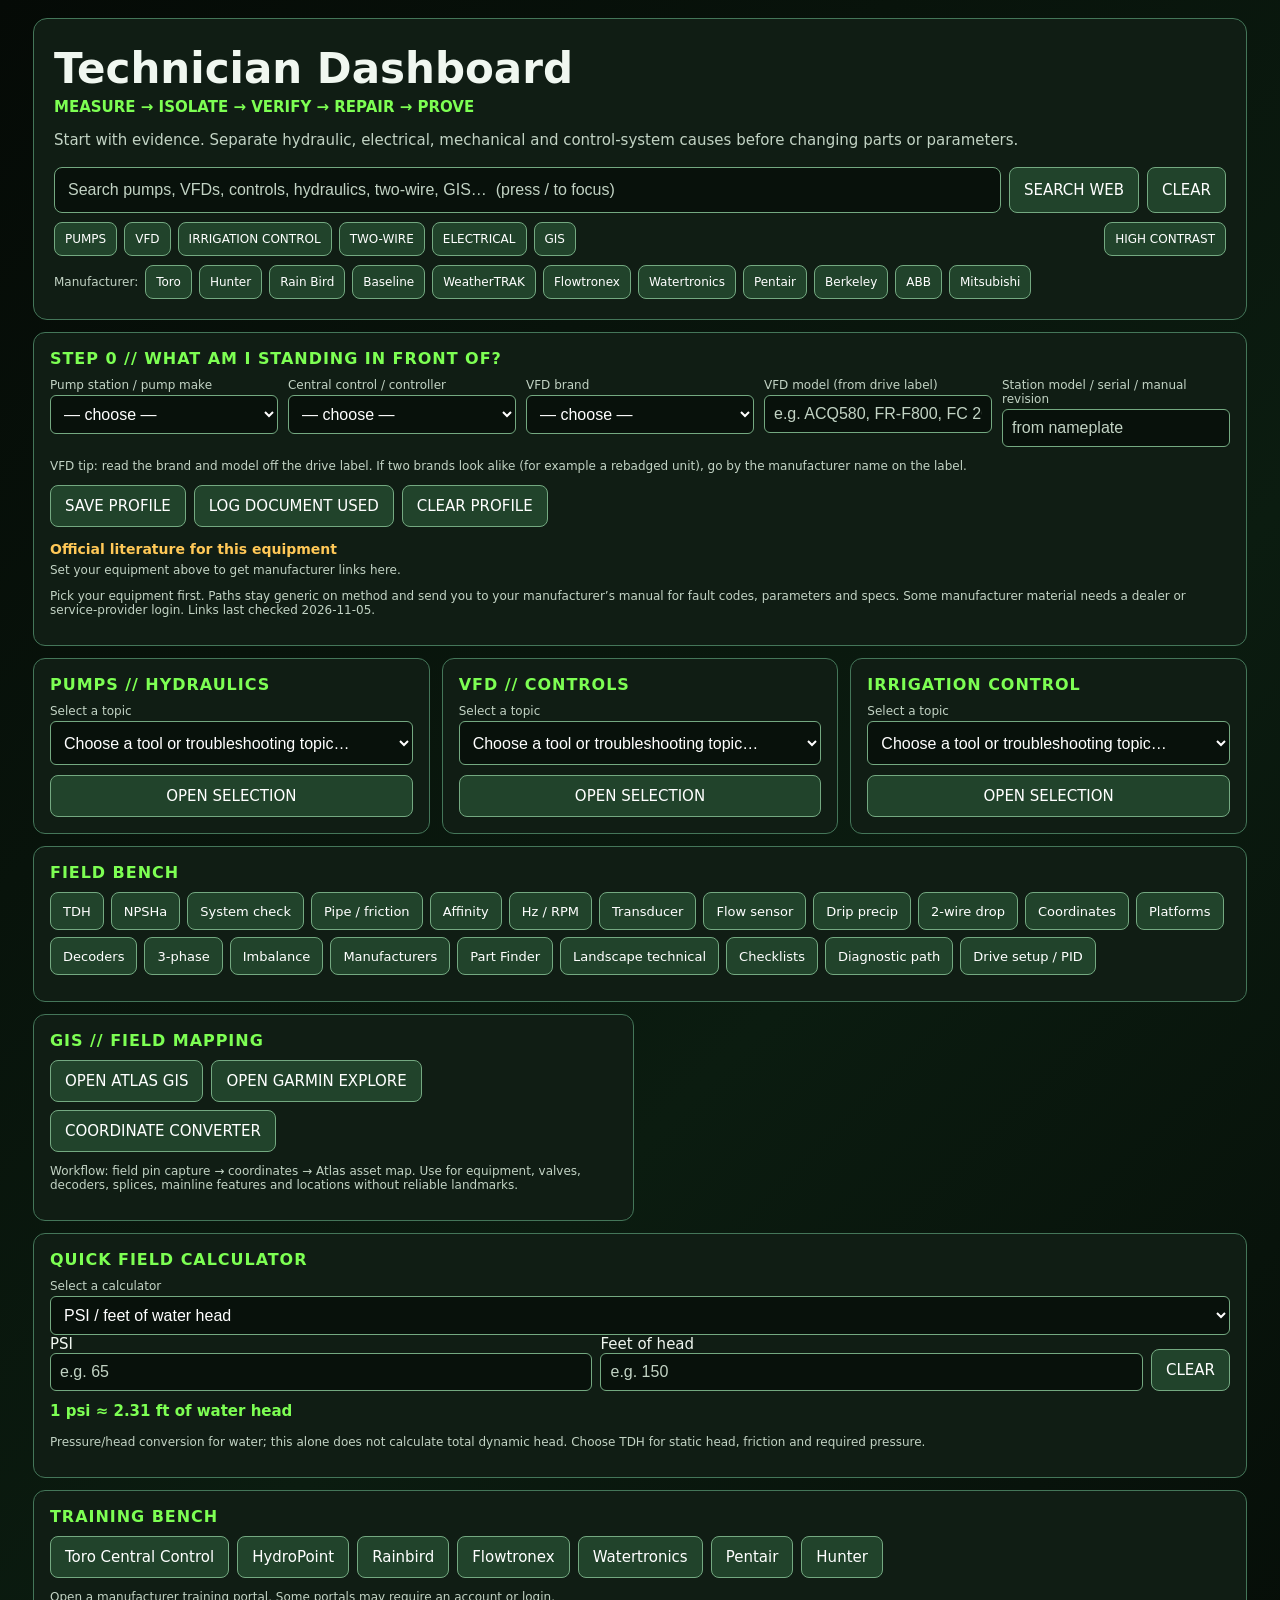
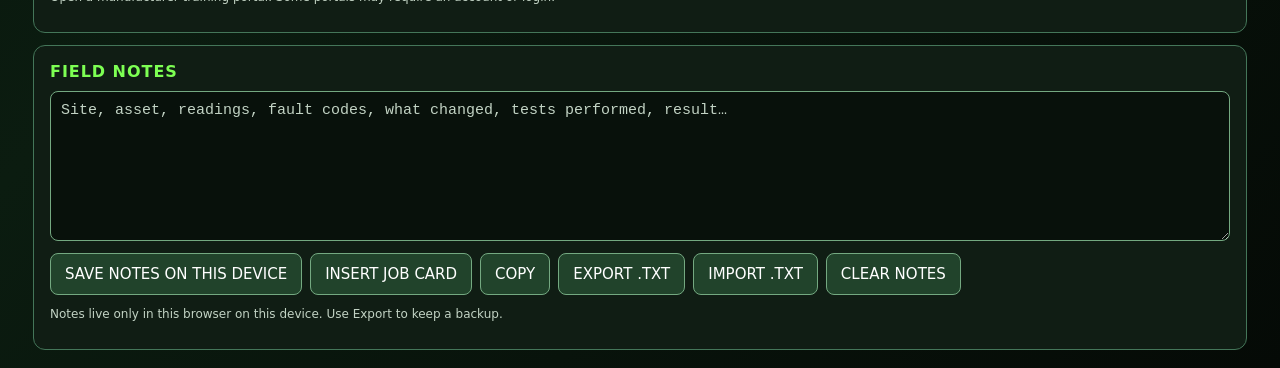
==== commit dc3bd008: "Prepare technician dashboard for beta testing Add model-specific drive setup references and refresh " ====
--- a/index.html
+++ b/index.html
@@ -1,36 +1,38 @@
-<!doctype html><html lang="en"><head><meta charset="utf-8"><meta name="viewport" content="width=device-width,initial-scale=1"><title>Tracer Field Technical Dashboard V4</title><style>
-:root{--bg:#081018;--panel:#0e1a25;--line:#244254;--cyan:#35d2ff;--green:#55e69d;--amber:#ffc857;--red:#ff7b7b;--text:#e8f2f7;--muted:#91a8b6;--inp:#071018}
-body.hc{--bg:#000;--panel:#000;--line:#fff;--cyan:#fff;--green:#7dff7d;--amber:#ffe14d;--text:#fff;--muted:#ddd;--inp:#000}
-*{box-sizing:border-box}body{margin:0;background:linear-gradient(135deg,#071019,#0a1620 55%,#061018);color:var(--text);font:15px system-ui,Segoe UI,Arial,sans-serif}body.hc{background:#000}
-.wrap{max-width:1250px;margin:auto;padding:18px}.top{border:1px solid var(--line);background:#0a151f;padding:20px;border-radius:14px}body.hc .top{background:#000}
-.tag{color:var(--cyan);letter-spacing:.18em;font-size:12px}.title{margin:5px 0;font-size:clamp(24px,4vw,42px)}.motto{color:var(--green);font-weight:700}.sub{color:var(--muted)}
-.search{display:flex;gap:8px;margin-top:18px}.search input{flex:1;background:var(--inp);border:1px solid #315264;color:white;padding:13px;border-radius:8px;font-size:16px}
-.btn,button{background:#113047;color:#fff;border:1px solid #2f6481;padding:11px 14px;border-radius:8px;cursor:pointer;text-decoration:none;font:inherit;min-height:42px}
+<!doctype html><html lang="en"><head><meta charset="utf-8"><meta name="viewport" content="width=device-width,initial-scale=1"><title>Technician Dashboard</title><style>
+:root{color-scheme:dark;--bg:#050a06;--panel:#101d14;--line:#447659;--cyan:#7dff53;--green:#7dff53;--amber:#ffc857;--red:#ff7b7b;--text:#f0f7f0;--muted:#c2d3c4;--inp:#08110b;--control:#21432b;--control-line:#74a981}
+body.hc{--bg:#000;--panel:#000;--line:#fff;--cyan:#fff;--green:#7dff7d;--amber:#ffe14d;--text:#fff;--muted:#ddd;--inp:#000;--control:#000;--control-line:#fff}
+*{box-sizing:border-box}body{margin:0;background:linear-gradient(135deg,#050a06,#0b1c10 55%,#050a06);color:var(--text);font:15px system-ui,Segoe UI,Arial,sans-serif}body.hc{background:#000}
+.wrap{max-width:1250px;margin:auto;padding:18px}.top{border:1px solid var(--line);background:var(--panel);padding:20px;border-radius:14px}
+.title{margin:5px 0;font-size:clamp(24px,4vw,42px)}.motto{color:var(--green);font-weight:700}.sub{color:var(--muted)}
+.search{display:flex;gap:8px;margin-top:18px}.search input{flex:1;background:var(--inp);border:1px solid var(--control-line);color:white;padding:13px;border-radius:8px;font-size:16px}
+.btn,button{background:var(--control);color:#fff;border:1px solid var(--control-line);padding:11px 14px;border-radius:8px;cursor:pointer;text-decoration:none;font:inherit;min-height:42px}
 body.hc .btn,body.hc button{background:#000;border-color:#fff}
 .btn:hover,button:hover{border-color:var(--cyan)}button.on{border-color:var(--green);color:var(--green)}
+a:not(.btn),a:not(.btn):visited{color:var(--cyan)}:focus-visible{outline:3px solid var(--green);outline-offset:2px}input::placeholder,textarea::placeholder{color:var(--muted);opacity:1}
 .filters{display:flex;gap:7px;flex-wrap:wrap;margin-top:9px;align-items:center}.filters button{padding:7px 10px;font-size:12px;min-height:34px}
 .grid{display:grid;grid-template-columns:repeat(12,1fr);gap:12px;margin-top:12px}.card{grid-column:span 4;background:var(--panel);border:1px solid var(--line);border-radius:12px;padding:16px}.wide{grid-column:span 6}.full{grid-column:1/-1}
 .card h2{font-size:16px;margin:0 0 10px;color:var(--cyan);letter-spacing:.06em}.card h3{font-size:14px;margin:14px 0 6px;color:var(--amber)}
 .topic-menu{display:flex;flex-direction:column;gap:10px}.topic-menu .fld{min-width:0}.topic-menu select{min-height:44px}
 .links{display:flex;flex-wrap:wrap;gap:8px}.calc{display:grid;grid-template-columns:1fr 1fr auto;gap:8px;align-items:end}
-.calc input,.fld input,.fld select{width:100%;padding:9px;background:var(--inp);color:#fff;border:1px solid #315264;border-radius:6px;font-size:16px}
+.calc input,.fld input,.fld select{width:100%;padding:9px;background:var(--inp);color:#fff;border:1px solid var(--control-line);border-radius:6px;font-size:16px}
 .result{color:var(--green);font-weight:700;margin-top:9px;line-height:1.5}.warn{color:var(--amber)}.bad{color:var(--red)}
-.note{width:100%;min-height:150px;background:var(--inp);color:white;border:1px solid #315264;border-radius:8px;padding:10px;font-size:15px}
+.note{width:100%;min-height:150px;background:var(--inp);color:white;border:1px solid var(--control-line);border-radius:8px;padding:10px;font-size:15px}
 .small{font-size:12px;color:var(--muted)}.fields{display:grid;grid-template-columns:repeat(auto-fit,minmax(170px,1fr));gap:10px;margin-top:10px}.fld label{display:block;font-size:12px;color:var(--muted);margin-bottom:3px}
 .tabs{display:flex;flex-wrap:wrap;gap:7px;margin-bottom:10px}.tabs button{padding:8px 12px;font-size:13px;min-height:38px}
 .q{font-size:17px;margin:10px 0}.opts{display:flex;flex-direction:column;gap:8px}.opts button{text-align:left}
 .res{border:1px solid var(--green);border-radius:10px;padding:12px;margin-top:8px}.res b{color:var(--green)}.res ul{margin:6px 0 6px 18px;padding:0}
-.chk label{display:flex;gap:10px;align-items:flex-start;padding:8px 0;border-bottom:1px solid #1d3a4b}.chk input{width:22px;height:22px;flex:none}
+.chk label{display:flex;gap:10px;align-items:flex-start;padding:8px 0;border-bottom:1px solid var(--line)}.chk input{width:22px;height:22px;flex:none}
 .tbl{border-collapse:collapse;margin:10px 0;font-weight:400}.tbl th,.tbl td{border:1px solid var(--line);padding:4px 10px;text-align:right;color:var(--text)}.tbl th{color:var(--muted)}
 .safety{border-left:3px solid var(--amber);padding:6px 10px;margin:10px 0;color:var(--amber);font-size:13px}
+.vfd-section{border:1px solid var(--line);border-radius:8px;padding:12px;margin:12px 0;min-width:0}.vfd-section summary{cursor:pointer;color:var(--amber);font-weight:700}.vfd-section .fld{min-width:0}.vfd-section p{overflow-wrap:anywhere}.vfd-guide-status{min-height:1.5em}
 .pfgrid{display:grid;grid-template-columns:2fr 1fr 1fr 1fr 1fr 1fr;gap:8px}
 @media(max-width:1080px){.pfgrid{grid-template-columns:1fr 1fr 1fr}.pfgrid .span2{grid-column:span 3}}
 @media(max-width:850px){.card,.wide{grid-column:1/-1}.calc{grid-template-columns:1fr}.search{flex-direction:column}.pfgrid{grid-template-columns:1fr}.pfgrid .span2{grid-column:auto}}
 </style></head><body><div class="wrap">
 
-<section class="top"><div class="tag">TRACER // FIELD TECHNICAL DASHBOARD // V4</div><h1 class="title">Service Technician Command Center</h1><div class="motto">MEASURE → ISOLATE → VERIFY → REPAIR → PROVE</div><p class="sub">Start with evidence. Separate hydraulic, electrical, mechanical and control-system causes before changing parts or parameters.</p>
+<section class="top"><h1 class="title">Technician Dashboard</h1><div class="motto">MEASURE → ISOLATE → VERIFY → REPAIR → PROVE</div><p class="sub">Start with evidence. Separate hydraulic, electrical, mechanical and control-system causes before changing parts or parameters.</p>
 <form id="searchForm" class="search"><input id="q" aria-label="Technical web search" placeholder="Search pumps, VFDs, controls, hydraulics, two-wire, GIS…  (press / to focus)"><button>SEARCH WEB</button><button type="button" id="qclear">CLEAR</button></form>
-<div class="filters"><button type="button" data-suffix="pump service manual troubleshooting">PUMPS</button><button type="button" data-suffix="VFD pump PID troubleshooting manual">VFD</button><button type="button" data-suffix="central control irrigation technical troubleshooting">IRRIGATION CONTROL</button><button type="button" data-suffix="two wire decoder irrigation troubleshooting">TWO-WIRE</button><button type="button" data-suffix="motor electrical troubleshooting application note">ELECTRICAL</button><button type="button" data-suffix="GIS field mapping irrigation">GIS</button><button type="button" id="hc" style="margin-left:auto">HIGH CONTRAST</button></div>
+<div class="filters"><button type="button" data-suffix="pump service manual troubleshooting">PUMPS</button><button type="button" data-suffix="VFD pump PID troubleshooting manual">VFD</button><button type="button" data-suffix="central control irrigation technical troubleshooting">IRRIGATION CONTROL</button><button type="button" data-suffix="two wire decoder irrigation troubleshooting">TWO-WIRE</button><button type="button" data-suffix="motor electrical troubleshooting application note">ELECTRICAL</button><button type="button" data-suffix="GIS field mapping irrigation">GIS</button><button type="button" id="hc" aria-pressed="false" style="margin-left:auto">HIGH CONTRAST</button></div>
 <div class="filters" id="mfr"><span class="small">Manufacturer:</span></div>
 </section>
 
@@ -84,8 +86,8 @@
 $$('[data-suffix]').forEach(b=>b.addEventListener('click',()=>go(withBrand(q.value+' '+b.dataset.suffix))));
 ['Toro','Hunter','Rain Bird','Baseline','WeatherTRAK','Flowtronex','Watertronics','Pentair','Berkeley','ABB','Mitsubishi'].forEach(n=>{const b=document.createElement('button');b.type='button';b.textContent=n;b.onclick=()=>{brand=brand===n?'':n;$$('#mfr button').forEach(x=>x.classList.toggle('on',x.textContent===brand))};$('#mfr').appendChild(b)});
 document.addEventListener('keydown',e=>{if(e.key==='/'&&!/INPUT|TEXTAREA|SELECT/.test(document.activeElement.tagName)){e.preventDefault();q.focus()}});
-$('#hc').onclick=()=>{document.body.classList.toggle('hc');store.set('tracerHC',document.body.classList.contains('hc'))};
-if(store.get('tracerHC',false))document.body.classList.add('hc');
+$('#hc').onclick=()=>{const enabled=document.body.classList.toggle('hc');$('#hc').setAttribute('aria-pressed',String(enabled));store.set('tracerHC',enabled)};
+if(store.get('tracerHC',false)){document.body.classList.add('hc');$('#hc').setAttribute('aria-pressed','true')}
 
 /* ---------- troubleshooting topic menus ---------- */
 const cards={
@@ -93,6 +95,8 @@
 c2:[['Input/output voltage & current','flow','trip'],['Hz, RPM & motor data','tool','hz'],['Pressure transducer scaling','tool','xdcr'],['PID hunting & response','flow','hunt'],['Accel / decel / min speed','flow','trip'],['Drive vs motor vs hydraulic fault','flow','wont'],['Motor won’t start','flow','nostart'],['Station safety fault','flow','sfault'],['Rain Bird CLP/ACLP alarm map','flow','rbclp']],
 c3:[['Platform notes (Toro, Hunter, Rain Bird, Baseline, WeatherTRAK)','tool','plat'],['Learned vs measured flow','flow','lflow'],['Controller vs hydraulic','flow','ctrl'],['High / low flow alarm','flow','fa'],['Rain Bird flow/pressure alarm map','flow','rbflow'],['Rain Bird filter flush issues','flow','rbflow'],['WeatherTRAK flow alerts (LC / OptiFlow)','flow','wtflow'],['Hydraulic tree / capacity','tool','pipe'],['Flow sensor / K-factor check','tool','flowcal'],['Decoder / two-wire diagnostics','flow','tw'],['Two-wire voltage drop','tool','twvd'],['Controller offline / comms','flow','comm'],['Pump start / master valve','flow','pstart'],['Sequence & runtime evidence','search','central control irrigation runtime history flow alarm troubleshooting']]};
 cards.c1.push(['Manufacturer library (pumps & stations)','view','lib']);cards.c2.push(['3-phase amps / kW','tool','ph3'],['Voltage / current imbalance','tool','imb']);cards.c3.push(['Decoder limits by brand','view','dec'],['Manufacturer library (irrigation)','view','lib'],['Precipitation rate (golf heads)','tool','precip'],['Generic 24 V irrigation wire sizing','tool','wiresize'],['Conventional valve wire distance / voltage','tool','convwire'],['Two-wire decoder path distance / voltage','tool','pathwire'],['Filters & valves (Amiad, Netafim, BERMAD)','view','filters'],['Landscape technical reference','view','landscape'],['Precipitation rate (landscape heads)','tool','landprecip'],['Landscape zone area / runtime','tool','landarea'],['Hunter landscape valve wire distance','tool','landwire'],['Landscape soil / slope intake reference','tool','landslope']);
+cards.c3.push(['Decoder idle current / expected mA','tool','decoderidle']);
+cards.c2.push(['Commissioned drive setup & PID troubleshooting','view','vfdsetup']);
 const tag={search:'search ↗',tool:'calculator',flow:'path',view:'open'};
 Object.entries(cards).forEach(([id,arr])=>{
  const host=$('#'+id),form=document.createElement('form');form.className='topic-menu';
@@ -129,12 +133,70 @@
 const WIRE_OHMS={20:10.1,19:8.05,18:6.39,17:5.05,16:4.02,15:3.18,14:2.52,13:2.00,12:1.59,11:1.26,10:0.999,9:0.793,8:0.628,7:0.498,6:0.395,5:0.313,4:0.249,3:0.197,2:0.156};
 const WIRE_GAUGE_OPTIONS=[{label:'Annealed copper, 20°C',options:Object.entries(WIRE_OHMS).sort((a,b)=>Number(b[0])-Number(a[0])).map(([awg,r])=>[Number(awg),`${awg} AWG (${r} Ω / 1,000 ft)`])}];
 const WIRE_SUPPLY_OPTIONS=[{label:'Supply type',options:[[0,'AC (RMS)'],[1,'DC']]}];
+const DECODER_IDLE_PROFILES=[
+ {name:'Not used'},
+ {name:'Hunter ICD (ACC / ACC2) - value awaiting confirmation',system:'icd'},
+ {name:'Hunter Pilot two-way modules',system:'pilot',low:1,high:1,note:'Roughly 1 mA per two-way module; approximate diagnostic guidance, not a tolerance.',url:'https://www.hunterirrigation.com/support/pilot-integrated-hub-view-module-current'},
+ {name:'Hunter I-Core DUAL - legacy field systems (not ICD)',system:'dual',low:3,high:4,note:'Approximately 3-4 mA per decoder with no stations running. Retained for legacy field systems; do not apply to ICD or Pilot.',url:'https://www.hunterirrigation.com/support/i-core-dual-troubleshooting'},
+ {name:'Rain Bird FD-101 / FD-102',system:'rb-fd',low:0.5,high:0.5,note:'0.5 mA per physical decoder at rest; no tolerance stated.',url:'https://www.rainbird.com/troubleshooting-guide/12615'},
+ {name:'Rain Bird FD-202 / FD-401 / FD-601',system:'rb-fd',low:1,high:1,note:'1 mA per physical decoder at rest; no tolerance stated. Not an IC/ICM specification.',url:'https://www.rainbird.com/troubleshooting-guide/12615'},
+ {name:'Calsense 2-station / POC / soil-moisture decoders',system:'calsense',low:0.8,high:1,note:'Healthy standby guidance: 0.8-1.0 mA per decoder for the devices covered by this guide.',url:'https://www.calsense.com/wp-content/uploads/2024/05/2-Wire-Troubleshooting-Guide.pdf'},
+ {name:'Toro - other/legacy decoder family, exact model/value required',system:'toro'},
+ {name:'Baseline - exact biCoder/value required',system:'baseline',note:'HydroPoint documents idle two-wire power-down for SubStation. A powered-off idle reading is not a powered diagnostic baseline; verify the exact controller and test state.',url:'https://www.hydropoint.com/products/substation/'},
+ {name:'WeatherTRAK H2O two-wire - exact decoder/value required',system:'weathertrak'},
+ {name:'Custom - enter documented idle current below',system:'custom'},
+ {name:'Tucor LD-050 / LD-100 / LD-200',system:'tucor-ld',low:0.5,high:0.5,note:'Nominal standby current 0.5 mA per LD-050, LD-100 or LD-200. No tolerance stated; do not infer compatibility with rebranded devices.',url:'https://support.tucor.com/support/solutions/articles/4000213642-step-2-establish-your-benchmark-system-layout'},
+ {name:'Tucor LD-400 / LD-600 - source conflict, confirm revision',system:'tucor-ld',note:'Indexed Tucor LD data-sheet guidance gives 0.8 mA; indexed Tucor troubleshooting benchmark guidance gives 1.0 mA. These are conflicting nominal figures, not a published 0.8-1.0 mA tolerance range. Confirm the exact model/revision before using Custom.',url:'https://support.tucor.com/support/solutions/articles/4000213642-step-2-establish-your-benchmark-system-layout'},
+ {name:'Rain Bird golf IC / ICM - value awaiting confirmation',system:'rb-icm',note:'Golf IC System Integrated Control Modules are a separate family from ESP-LXIVM and FD decoders. No IVM or FD idle-current value is substituted.',url:'https://www.rainbird.com/documents/professionals'},
+ {name:'Rain Bird ESP-LXIVM / IVM - exact device/value required',system:'rb-ivm',note:'ESP-LXIVM IVM devices are separate from golf IC/ICM and FD decoders. Confirm the exact IVM-SOL, IVM-OUT or IVM-SEN device and test state.',url:'https://www.rainbird.com/products/esp-lxivm-2-wire-controller-smart-valve-technology/support'},
+ {name:'Toro Lynx Smart Module (LSM) - value awaiting confirmation',system:'toro-lsm'},
+ {name:'Toro LAC - value awaiting confirmation',system:'toro-lac'},
+ {name:'Toro GAC - value awaiting confirmation',system:'toro-gac'},
+ {name:'Weathermatic SmartWire SLDEC - exact model/value required',system:'weathermatic-sldec',note:'SmartWire SLDEC devices are not WeatherTRAK H2O decoders. Confirm the exact model before entering a documented custom current.',url:'https://www.weathermatic.com/details-design-specs/smartwire-sldec-valve-decoder/'}
+];
+const DECODER_IDLE_OPTIONS=[{label:'Separate families; references are provisional',options:DECODER_IDLE_PROFILES.map((p,i)=>[i,p.name])}];
+function decoderIdle(v){
+ const fmt=n=>n!==0&&(Math.abs(n)<0.001||Math.abs(n)>=1e9)?n.toExponential(3):f1(n,3);
+ const rows=[[v.model,v.count],[v.model2,v.count2]];
+ if(rows.some(([id,count])=>!Number.isInteger(id)||!DECODER_IDLE_PROFILES[id]||!Number.isSafeInteger(count)||count<0))return'Choose listed decoder families and nonnegative whole physical-decoder counts within the supported numeric range.';
+ if(v.ref!==undefined&&!Number.isNaN(v.ref)&&(!Number.isFinite(v.ref)||v.ref<0))return'Enter a nonnegative finite measured idle current, or leave it blank.';
+ const used=rows.filter(([,count])=>count>0);
+ if(!used.length)return'Enter at least one physical decoder in the measured path or module.';
+ if(used.some(([id])=>id===0))return'Choose a decoder family for each nonzero count.';
+ const pending=used.find(([id])=>id!==10&&DECODER_IDLE_PROFILES[id].low===undefined);
+ if(pending){const p=DECODER_IDLE_PROFILES[pending[0]];return`${p.name}: no confirmed preset. ${p.note||''} Use Custom only with documented values for the exact controller/decoder and measurement method. No current total calculated; another family is not a substitute.${p.url?` <a href="${p.url}" target="_blank" rel="noopener">Manufacturer reference (direct verification pending)</a>`:''}`}
+ if(new Set(used.map(([id])=>DECODER_IDLE_PROFILES[id].system)).size>1)return'Do not combine different decoder systems. Calculate each compatible path/module separately; use both rows only for models in the same system.';
+ const custom=used.some(([id])=>id===10);
+ if(custom&&(![v.low,v.high].every(Number.isFinite)||!(v.low>0&&v.high>=v.low)))return'Custom idle current requires finite mA per decoder above zero, with upper value at least the lower value. Enter the same value twice for a nominal figure without a published range.';
+ let low=0,high=0,count=0;
+ const detail=used.map(([id,n])=>{const p=DECODER_IDLE_PROFILES[id],lo=custom?v.low:p.low,hi=custom?v.high:p.high;low+=n*lo;high+=n*hi;count+=n;return`${n} x ${p.name}: ${lo===hi?fmt(lo):fmt(lo)+'-'+fmt(hi)} mA each`});
+ if(![low,high].every(Number.isFinite)||low<=0||!Number.isSafeInteger(count))return'Calculated current exceeds the supported numeric range; check counts and mA units.';
+ const range=low!==high;
+ let result=`<b>Decoder-only idle ${range?'range':'nominal estimate'}: ${range?fmt(low)+'-'+fmt(high):'approximately '+fmt(low)} mA</b><br>${detail.join('<br>')}`;
+ if(!range)result+='<br>No tolerance band is supplied; this is not an exact pass/fail threshold.';
+ if(Number.isFinite(v.ref)){
+  if(range)result+=`<br>Measured ${fmt(v.ref)} mA: <b>${v.ref<low?'below':v.ref>high?'above':'within'}</b> the ${custom?'entered':'reference'} decoder-only range.`;
+  else{const delta=v.ref-low;if(!Number.isFinite(delta))return'Measured-current comparison exceeds the supported numeric range.';result+=`<br>Measured ${fmt(v.ref)} mA: ${delta>=0?'+':''}${fmt(delta)} mA versus the nominal subtotal (not a fault verdict).`}
+ }
+ if(custom)result+='<br><span class="warn">User-entered values, not manufacturer-verified presets. Record the exact model, source/revision and measurement conditions in Notes.</span>';
+ else{
+  result+='<br><span class="warn">Provisional source references: located through indexed manufacturer material; direct document verification is pending. Confirm exact model/revision before relying on these values.</span>';
+  result+='<ul>'+[...new Set(used.map(([id])=>id))].map(id=>{const p=DECODER_IDLE_PROFILES[id];return`<li>${p.note} <a href="${p.url}" target="_blank" rel="noopener">Manufacturer reference</a></li>`}).join('')+'</ul>';
+ }
+ return result+'<br><span class="small">Count physical decoder devices, not stations, addresses or solenoids. Include only devices on the path/module actually being measured; avoid counting a loop twice. All stations and decoder-operated master valves must be off, with the path powered in the manufacturer-specified diagnostic state. This is not active-solenoid holding/inrush current or a wire-length/capacity approval. Surge protectors, sensor devices outside the selected profile, controller/output-module overhead and cable leakage/capacitance are not modeled; unlisted loads are not assumed to be zero. A whole-path reading may therefore differ from this decoder-only subtotal. Use the controller diagnostic or a manufacturer-approved meter/method for its waveform and measurement location; do not assume any AC clamp reading is equivalent. Check inventory, operating state, known-good baseline and measurement method before suspecting a fault. A high/low reading alone cannot identify a failed decoder or wiring fault. De-energize and follow manufacturer instructions before isolating wiring.</span>';
+}
 function wireBudget(v,returnResistance,current){
  if(!Object.values(v).every(Number.isFinite)||!WIRE_OHMS[v.awg]||!returnResistance||!(v.source>0&&v.min>0&&v.min<v.source&&current>0&&v.dist>=0))return null;
  const loopPerFoot=(WIRE_OHMS[v.awg]+returnResistance)/1000,drop=v.dist*current*loopPerFoot,max=(v.source-v.min)/(current*loopPerFoot),end=v.source-drop;
  return [drop,max,end].every(Number.isFinite)?{drop,max,end}:null;
 }
 const tools={
+decoderidle:{name:'Decoder idle current - nominal mA / range',fields:[
+ ['model','Decoder family / model group',2,DECODER_IDLE_OPTIONS],['count','Physical decoders in this path/module',100],
+ ['model2','Second model group (same system only)',0,DECODER_IDLE_OPTIONS],['count2','Second group physical decoder count',0],
+ ['low','Custom only: lower / nominal idle mA per decoder',0],['high','Custom only: upper / nominal idle mA per decoder',0],
+ ['ref','Measured idle current at same path/module, mA (optional)','']
+ ],calc:decoderIdle},
 tdh:{name:'TDH',fields:[['zs','Static suction head, ft (+flooded / −lift)',0],['zd','Discharge point height above pump, ft',100],['hf','Total friction + minor losses, ft',20],['p','Required pressure at end point, psi',65]],
  calc:v=>{const tdh=(v.zd-v.zs)+v.hf+v.p*2.31,psiEq=tdh/2.31;let s=`TDH ≈ <b>${f1(tdh)} ft</b> (${f1(psiEq)} psi equivalent)<br><span class="small">Static ${f1(v.zd-v.zs)} ft + friction ${f1(v.hf)} ft + pressure ${f1(v.p*2.31)} ft. Fresh water, SG 1.0. Plot this flow/TDH point on the pump curve.</span>`;if(psiEq>150)s+='<br><span class="warn">Rule-of-thumb from Rain Bird pump-theory training: single-stage pumps are commonly used up to about 150 psi, while higher heads often require multistage design. Confirm with your pump curve and OEM limits.</span>';return s}},
 npsh:{name:'NPSHa',fields:[['el','Site elevation, ft',700],['tf','Water temperature, °F',68],['hs','Static suction head, ft (+flooded / −lift)',-8],['hf','Suction friction + fittings, ft',2],['r','NPSHr from pump curve at this flow, ft (optional)','']],
@@ -616,13 +678,14 @@
 /* ---------- end golf catalog references ---------- */
 
 const tabsDef=[['tdh','TDH'],['npsh','NPSHa'],['sys','System check'],['pipe','Pipe / friction'],['affinity','Affinity'],['hz','Hz / RPM'],['xdcr','Transducer'],['flowcal','Flow sensor'],['drip','Drip precip'],['twvd','2-wire drop'],['coords','Coordinates'],['plat','Platforms'],['dec','Decoders'],['ph3','3-phase'],['imb','Imbalance'],['lib','Manufacturers'],['pfind','Part Finder'],['landscape','Landscape technical'],['check','Checklists'],['flow','Diagnostic path']];
+tabsDef.push(['vfdsetup','Drive setup / PID']);
 let cur='';
 function setTabs(){$('#tabs').innerHTML='';tabsDef.forEach(([k,n])=>{const b=document.createElement('button');b.type='button';b.textContent=n;b.classList.toggle('on',k===cur);b.onclick=()=>k==='check'?openCheck():k==='flow'?openFlow('wont',true):k==='plat'?openPlat(true):k==='dec'?openDec(true):k==='lib'?openLib(true):k==='pfind'?openParts(true):openTool(k,true);$('#tabs').appendChild(b)})}
 function scrollBench(s){if(s)$('#benchCard').scrollIntoView({behavior:'smooth',block:'start'})}
 function renderToolFields(t,prefix,saved){return t.fields.map(([id,l,d,groups])=>{const value=saved[id]!==undefined?saved[id]:d,control=groups?`<select id="${prefix}${id}">${groups.map(group=>`<optgroup label="${esc(group.label)}">${group.options.map(([v,label])=>`<option value="${esc(v)}" ${String(v)===String(value)?'selected':''}>${esc(label)}</option>`).join('')}</optgroup>`).join('')}</select>`:`<input id="${prefix}${id}" type="number" step="any" inputmode="decimal" value="${value}">`;return`<div class="fld"><label for="${prefix}${id}">${esc(l)}</label>${control}</div>`}).join('')}
 function syncPipePreset(k,prefix){if(k!=='pipe')return;const manual=$$('#'+prefix+'d, #'+prefix+'c'),preset=parseFloat($('#'+prefix+'preset').value)>0;manual.forEach(el=>{el.disabled=preset})}
 function bindToolFields(t,k,prefix,run){t.fields.forEach(([id,,,options])=>{const el=$('#'+prefix+id);if(!el)return;el.addEventListener(options?'change':'input',()=>{syncPipePreset(k,prefix);run()})})}
-function openTool(k,s){if(k==='plat'){openPlat(s);return}if(k==='dec'){openDec(s);return}if(k==='lib'){openLib(s);return}if(k==='landscape'){openLandscape(s);return}if(k==='filters'){openParts(s,{q:'',m:'',t:'',c:FILTER_CATEGORY,has:'all'});return}if(k==='pfind'){openParts(s);return}cur=k;setTabs();const t=tools[k];const saved=store.get('tracerTool_'+k,{});
+function openTool(k,s){if(k==='vfdsetup'){openVfdSetup(s);return}if(k==='plat'){openPlat(s);return}if(k==='dec'){openDec(s);return}if(k==='lib'){openLib(s);return}if(k==='landscape'){openLandscape(s);return}if(k==='filters'){openParts(s,{q:'',m:'',t:'',c:FILTER_CATEGORY,has:'all'});return}if(k==='pfind'){openParts(s);return}cur=k;setTabs();const t=tools[k];const saved=store.get('tracerTool_'+k,{});
  $('#bench').innerHTML='<h3>'+esc(t.name)+'</h3><div class="fields">'+renderToolFields(t,'f_',saved)+'</div><div class="result" id="toolOut" aria-live="polite"></div><div class="links" style="margin-top:8px"><button type="button" id="toNotes">ADD RESULT TO NOTES</button></div>';
  const run=()=>{const v={},sv={};t.fields.forEach(([id])=>{const el=$('#f_'+id);v[id]=el.value===''?NaN:parseFloat(el.value);sv[id]=el.value});store.set('tracerTool_'+k,sv);
   if(Object.entries(v).some(([id,x])=>!Number.isFinite(x)&&!['r','gauge','ref','vs'].includes(id)&&!(k==='pipe'&&v.preset>0&&['d','c'].includes(id)))){$('#toolOut').innerHTML='Enter all values.';return}
@@ -790,7 +853,7 @@
  h:R('HYDRAULIC / SYSTEM','Demand or system devices are cycling: PRV, check valve, air in line, tank precharge, cycling zones.',['Pressure trace at pump and remote point','Zone sequencing at time of swings','Tank precharge (if present), PRV behavior'],'irrigation pump station pressure fluctuating PRV hunting causes'),
  b:{q:'Is the transducer signal steady and in agreement with a reference gauge?',o:[['No: noisy, drifting or disagreeing','s1'],['Yes: signal is stable and accurate','t1']]},
  s1:R('SENSOR / WIRING','Feedback is unreliable. Fix this before touching PID values.',['mA/V at the drive input vs gauge','Shield termination and routing away from motor leads','Supply voltage and scaling (low/high range)'],'VFD pressure transducer noise 4-20mA shielding scaling','xdcr'),
- t1:R('CONTROL TUNING','Loop is too aggressive or ramps/minimum speed/sleep settings fight the system.',['Record ALL current PID, ramp and min-speed values first','Change one parameter at a time and log the result','Observe at low and high demand'],'VFD booster pump PID tuning hunting acceleration deceleration')}},
+ t1:R('CONTROL TUNING','Loop is too aggressive or ramps/minimum speed/sleep settings fight the system.',['Record ALL current PID, ramp and min-speed values first','Change one parameter at a time and log the result','Observe at low and high demand'],'VFD booster pump PID tuning hunting acceleration deceleration','vfdsetup')}},
 trip:{n:'VFD / motor trip',s:'a',nodes:{
  a:{q:'What did the drive report?',o:[['Rain Bird CLP/ACLP named alarm (E16/E17/E18/PCH/AIE or Delta alarm)','flow:rbclp'],['Overcurrent / short circuit','oc'],['Ground fault / earth leakage','gf'],['Overload / thermal','ol'],['Over- or under-voltage','uv'],['No fault, but won’t accelerate','ac']]},
  oc:R('ELECTRICAL / MECHANICAL','Possible winding or cable fault, locked rotor/binding, or too-short acceleration ramp.',['Insulation resistance of motor and cable with leads disconnected from the drive','Phase-to-phase resistance balance','Shaft turns freely by hand; ramp time'],'VFD overcurrent fault pump motor insulation resistance test'),
@@ -874,7 +937,8 @@
  b:{q:'Does an independent flow reading (portable meter, tank fill, pump curve) agree with the flow sensor?',o:[['Yes, the sensor is right','hy'],['No, they differ','flow:flow']]},
  hy:R('HYDRAULIC','Real flow differs from learned: leak, partial blockage, worn valve, overlapping stations, or a pressure shift.',['Station pressure vs normal at the same flow','Which stations run together at alarm time','Valve and strainer condition; signs of a leak'],'irrigation measured flow higher lower than learned flow causes','pipe')}},
 tw:{n:'Two-wire / decoder problem',s:'a',nodes:{
- a:{q:'How much of the system is affected?',o:[['One decoder/station','one'],['A branch or section','br'],['The whole line','all']]},
+ a:{q:'How much of the system is affected?',o:[['One decoder/station','one'],['A branch or section','br'],['The whole line','all'],['Check expected idle current from decoder count','idle']]},
+ idle:R('IDLE CURRENT / INVENTORY','Calculate a decoder-only idle subtotal for the exact family. Nominal figures without tolerances are not pass/fail limits.',['Physical decoder count on the measured path/module, not station or solenoid count','No active stations or master valves; path powered in the specified diagnostic state','Exact controller/decoder family and manufacturer-approved measurement method','Unmodeled devices, path effects and known-good baseline; a current difference alone does not identify a fault'],'decoder standby idle current manufacturer troubleshooting','decoderidle'),
  one:R('DECODER / LOCAL','Likely the decoder, solenoid or its splice at that valve.',['Voltage at the decoder and solenoid resistance (power off)','Splice condition (water ingress)','Swap test with a known-good decoder','If WeatherTRAK, verify local WT2W-LSP/flow-decoder grounding is intact (50 Ω max target)'],'two wire decoder single station not working solenoid resistance splice'),
  br:R('WIRING','Break, bad splice or short on that branch.',['Line current with the branch connected vs isolated','Continuity and insulation to ground on the branch (locked out)','Splices between the last working and first failed decoder','If WeatherTRAK star layout is used, verify WT2W-LSP placement: near controller, every 500 ft or 5 decoders, and at branch ends 25 ft or longer'],'two wire irrigation branch fault locating splice break short','twvd'),
  all:R('ELECTRICAL / CONTROLLER','Controller output, short on the line, ground leakage, or surge damage.',['Line voltage at the controller output and at the far end','Line current draw vs normal','Insulation to ground, surge protection and ground rod condition','If WeatherTRAK, confirm grounding targets: controller 10 Ω max and line surge protectors/flow decoders 50 Ω max'],'two wire decoder line short ground fault surge troubleshooting current draw','twvd')}},
@@ -951,12 +1015,326 @@
 function openFlow(k,s){if(!flows[k].pt&&!prof().make&&!prof().vfdb&&!skipProfile){gate(k,s);return}cur='flow';setTabs();const f=flows[k];const path=[];
  const draw=id=>{const n=f.nodes[id];let h='<h3>'+esc(f.n)+'</h3><div class="safety">'+S+'</div>'+(f.x?'<div class="safety">'+esc(f.x)+'</div>':'')+(f.basis?'<div class="small">'+esc(f.basis)+'</div>':'');
   if(path.length)h+='<div class="small">'+path.map(esc).join(' → ')+'</div>';
-  if(n.r){h+=`<div class="res"><b>Most likely area: ${esc(n.domain)}</b><br>${esc(n.text)}<br><br>Measure / check:<ul>${n.measure.map(m=>'<li>'+esc(m)+'</li>').join('')}</ul>Confirm in your manual:<ul>${hints(n.domain).map(m=>'<li>'+esc(m)+'</li>').join('')}</ul>Make the smallest justified change, then prove it under operating conditions.</div><div class="links" id="lit" style="margin-top:10px"></div><div class="links" style="margin-top:10px"><button type="button" id="fs">SEARCH THIS</button>${n.tool?'<button type="button" id="ft2">OPEN CALCULATOR</button>':''}<button type="button" id="fn">LOG TO NOTES</button><button type="button" id="fr">START OVER</button></div>`}
+  if(n.r){h+=`<div class="res"><b>Most likely area: ${esc(n.domain)}</b><br>${esc(n.text)}<br><br>Measure / check:<ul>${n.measure.map(m=>'<li>'+esc(m)+'</li>').join('')}</ul>Confirm in your manual:<ul>${hints(n.domain).map(m=>'<li>'+esc(m)+'</li>').join('')}</ul>Make the smallest justified change, then prove it under operating conditions.</div><div class="links" id="lit" style="margin-top:10px"></div><div class="links" style="margin-top:10px"><button type="button" id="fs">SEARCH THIS</button>${n.tool?'<button type="button" id="ft2">'+(n.tool==='vfdsetup'?'OPEN DRIVE SETUP GUIDE':'OPEN CALCULATOR')+'</button>':''}<button type="button" id="fn">LOG TO NOTES</button><button type="button" id="fr">START OVER</button></div>`}
   else h+=`<div class="q">${esc(n.q)}</div><div class="opts">${n.o.map((o,i)=>`<button type="button" data-i="${i}">${esc(o[0])}</button>`).join('')}</div>${path.length?'<div class="links" style="margin-top:10px"><button type="button" id="fr">START OVER</button></div>':''}`;
   $('#bench').innerHTML=h;
   if(n.r){litButtons($('#lit'),n.search.split(' ').slice(0,5).join(' '));$('#fs').onclick=()=>go(withBrand(n.search));if(n.tool)$('#ft2').onclick=()=>openTool(n.tool,true);$('#fn').onclick=()=>appendNote(`[Diagnostic: ${f.n}] Path: ${path.join(' → ')} → ${n.domain}. Next: ${n.measure.join('; ')}`)}
   $$('#bench .opts button').forEach(b=>b.onclick=()=>{const o=n.o[b.dataset.i];if(o[1].startsWith('flow:')){openFlow(o[1].slice(5),true);return}path.push(o[0]);draw(o[1])});
   const r=$('#fr');if(r)r.onclick=()=>{path.length=0;draw(f.s)}};draw(f.s);scrollBench(s)}
+
+/* ---------- commissioned drive setup ---------- */
+const VFD_PROFILES={
+ acq580:{name:'ABB ACQ580',scope:'ACQ580 pump-control firmware only. The parameter guide is verified against program 2.03.0.0; match the drive variant, firmware and active PID set before using it. Other revisions or ACS580/ACS550 mappings are not substitutes.',manual:'ACQ580 pump control program firmware manual 3AXD50000035867 Rev C, 2017-06-21 (uploaded PDF: ABB_ACQ_580_Parameters.pdf)',url:'https://library.abb.com/d/3AXD50000035867'},
+ acs550:{name:'ABB ACS550-01 / U1',scope:'ACS550-01/U1 only. Rev H states compatibility with drive firmware 3.14e or later; verify the installed firmware, exact variant and applicable documentation. ACS550 parameters are not ACQ580 or ACS580 mappings.',manual:'ACS550-01/U1 User’s Manual, 3AFE64804588 (3AUA0000001418), Rev H, 2014-07-04 (uploaded PDF: ABB_ACS_550_Parameters.pdf)'},
+ f800e:{name:'Mitsubishi FR-F800-E',scope:'FR-F800 series references and FR-F800-E Ethernet supplement are separate editions. Confirm exact variant, firmware, compatible detailed manual and station-vendor control ownership. The 2015 FR-F800 manual predates the 2016 Ethernet supplement; applicability to an individual -E drive must be verified. FR-E800 is a different series.',manual:'FR-F800 Instruction Manual, art. 292550 Version B (2015-12-03), uploaded PDF: Mitshubishi_FR800_Parameters.pdf; FR-A800-E / FR-F800-E Ethernet Function Manual IB(NA)-0600628ENG-B (2016-11), uploaded PDF: Mitshubishi_F800E_Parameters.pdf'},
+ d700:{name:'Mitsubishi FR-D700',scope:'Legacy FR-D700 series, separate from FR-F800 and FR-E800. The uploaded manuals cover FR-D720, FR-D740, FR-D720S and FR-D710W within stated ratings. Confirm the full model, control scheme and applicable revision before using any setting.',manual:'FR-D700 Instruction Manual (Basic), IB(NA)-0600438ENG-D (2019-01), uploaded PDF: Mitshubishi_D_700_Parameters.pdf; FR-D700 Instruction Manual (Applied), IB(NA)-0600366ENG-H (2018-06), uploaded PDF: Mitshubishi_D700_Applied.pdf.'},
+ intellidrive:{name:'Pentair Pentek Intellidrive',scope:'PN957 (2020) covers PID10-01, PID20-01, PID30-01 and PID50-01. Confirm exact model, software, motor and applicable manual; other Intellidrive generations are not assumed equivalent. These models expose PID Control settings on the keypad; do not transfer industrial-drive values.',manual:'Pentek Intellidrive Installation and Operation Manual PN957 (2020-06-25), uploaded PDF: Pentair_Intellidrive.pdf',url:'https://www.pentair.com/content/dam/extranet/web/nam/pentek/manuals/pn957-pentek-intellidrive-pid-iom.pdf'},
+ atv600:{name:'Schneider Altivar ATV630 / ATV600',scope:'ATV600 family only, with exact model and firmware recorded. Do not copy mappings from ATV320, ATV61/71, ATV900 or other Altivar families.',manual:'ATV600 Programming Manual EAV64318',url:'https://www.se.com/us/en/download/document/EAV64318/'},
+ atv320:{name:'Schneider Altivar Machine ATV320',scope:'ATV320 only, separate from ATV600 and other Altivar families. NVE41295.06 describes software V3.5IE46; the manual says it can also be used with earlier versions. Verify installed software, parameter availability, exact model and station control before applying any reference.',manual:'Altivar Machine ATV320 Programming Manual NVE41295.06 (2025-04), uploaded PDF: ATV320.pdf'},
+ other:{name:'Other / exact model required',scope:'Generic functional checklist only. Obtain the exact manufacturer and station-vendor documentation; no parameter mappings are supplied.',manual:'Exact model documentation required'}
+};
+const VFD_META=[
+ ['asset','Site / asset identifier'],['model','Exact drive model / variant'],['firmware','Firmware / control-program version'],
+ ['pump','Pump model / duty point'],['motor','Motor nameplate / rating and units'],['vendor','Commissioning vendor / baseline provenance'],
+ ['commissioned','Baseline commissioning date'],['backup','Parameter backup filename / location (not uploaded)'],
+ ['manual','Site manual title / revision'],['owner','Pressure-control owner: drive / PLC / station controller / unknown']
+];
+const VFD_ITEMS=[
+ ['feedback','Feedback input & scaling','Record input assignment, signal type, sensor low/high range, engineering units and signal-loss handling. Compare the displayed pressure to a trusted gauge before tuning.'],
+ ['setpoint','Setpoint & run-command source','Record keypad / analog / communications / external source and local/remote mode. A drive following an external speed command may not own pressure PID.'],
+ ['direction','Control direction','Confirm the intended pressure-control response from the commissioned documentation. Falling pressure normally calls for greater pump output; verify sensor location and application before any test.'],
+ ['proportional','Proportional action','Identify gain versus proportional band and its scaling. Increasing gain generally strengthens response; increasing proportional band generally weakens it. Never transfer raw numbers between brands.'],
+ ['integral','Integral action','Identify integral time versus integral gain and units. Shorter integral time generally strengthens action; increasing integral gain may strengthen it. Confirm the exact algorithm and disable semantics.'],
+ ['derivative','Derivative action','Record whether used or unavailable and the manufacturer definition. Do not enable derivative to mask noisy feedback; no universal D value is supplied.'],
+ ['filter','Feedback filtering','Record filter type/time and location. Filtering can reduce noise but also delay feedback; first investigate wiring, sensor and hydraulic causes.'],
+ ['minimum','Minimum speed / output','Record the commissioned limit and pump/motor minimum operating restrictions. Do not lower it to force sleep or bypass cooling/minimum-flow requirements.'],
+ ['maximum','Maximum speed / output','Record speed/output limits and units. The pump curve, motor rating and vendor approval govern; no higher-speed recommendation is supplied.'],
+ ['ramps','Acceleration / deceleration','Record each ramp and relevant limits separately. Compare command versus actual speed; electrical trips and hydraulic transients are not automatically PID problems.'],
+ ['sleep','Sleep conditions & timers','Record the actual entry criterion (speed, flow, power or vendor logic), delay, minimum-run/rest timers and enable conditions. Low speed does not by itself prove zero demand.'],
+ ['wake','Wake threshold & restart delay','Record whether wake uses absolute pressure, setpoint deviation or another condition, plus units, delay and permissives. Do not confuse an absolute pressure with a differential.'],
+ ['boost','Sleep boost / pressure accumulation','Record whether supported/enabled and its limit/duration. Do not raise pressure to force sleep; component pressure limits and vendor instructions govern.'],
+ ['fault','Fault stop / retry / reset','Record fault-specific stop response, retry count/delay, reset source and restart conditions. Acknowledging a fault is not correcting it. Automatic restart can cause unexpected motion.'],
+ ['interlocks','Protections & external permissives','Record high-pressure, low-suction, dry-run, sensor-loss, motor-protection and external safety logic with its source. Do not bypass protections or treat their thresholds as tuning controls.']
+];
+const ACQ580_SOURCE='ABB ACQ580 pump control program firmware manual, 3AXD50000035867 Rev C (2017-06-21), program 2.03.0.0; printed page numbers. Uploaded PDF: ABB_ACQ_580_Parameters.pdf.';
+const ACQ580_CONTEXT='Applicability: program 2.03.0.0 only; verify installed firmware in System info > Drive or 07.05 (p. 7). PID is available only in external control. 40.06 bit 10 reports active PID set (0=set 1, 1=set 2); 40.57 selects its source. Set 1 uses group 40, set 2 group 41. Read the actual set and vendor logic; no settings are changed here (pp. 213-214, 225, 229-231).';
+const ACQ580_REFERENCES={
+ feedback:[
+  ['12.11 / 12.12; 12.15-12.20; 12.101','AI1 raw/scaled readings, unit, filter, input limits, scaled endpoints and percent reading. 12.11 and 12.12 are read-only; trace the selected source.','pp. 125-127'],
+  ['12.21 / 12.22; 12.25-12.30; 12.102','AI2 raw/scaled readings, unit, filter, input limits, scaled endpoints and percent reading. 12.21 and 12.22 are read-only. The printed 12.30 description/diagram contains conflicting references; verify the applied scaling and revision. Signal hardware selection and chosen PID source matter.','pp. 126-127'],
+  ['40.08-40.10 / 41.08-41.10','Set 1 / set 2 feedback sources and function; 40.02 is the actual feedback after selection and filtering (read-only).','pp. 213-215, 229'],
+  ['40.14-40.15 / 41.14-41.15','General PID control-chain scaling, not transmitter minimum and maximum. Zero enables the automatic scaling described in the manual.','pp. 215-216, 229']
+ ],
+ setpoint:[
+  ['19.11; 20.01, 20.06','External control-location selection and separate EXT1/EXT2 command sources. Verify actual control ownership and run permissions.','pp. 141-144'],
+  ['40.16-40.24 / 41.16-41.24','Setpoint sources, internal setpoint selectors and values. 40.03 is a read-only actual setpoint after selection, function, limiting and ramping; internal values are not automatically active.','pp. 213, 216-219, 229-230']
+ ],
+ direction:[['40.31 / 41.31','Deviation inversion: set 1 normally uses setpoint minus feedback; inverted uses feedback minus setpoint. Confirm the application before evaluating direction or wake logic.','pp. 220, 230']],
+ proportional:[['40.32 / 41.32','Set 1 / set 2 gain. Set 1 range: 0.10-100.00. The Rev C detailed table prints the set 1 default as “1.00 s” although its additional-data table lists no unit; verify the exact revision instead of assuming a unit. Set 2 default is shown as 2.50. Defaults are not tuning recommendations.','pp. 220, 230, 320']],
+ integral:[['40.33 / 41.33','Integration time; set 1 range 0.0-9999.0 s. Rev C defaults: set 1 10.0 s, set 2 3.0 s. In this firmware 0 disables the I component; zero is not simply “fastest integration.”','pp. 221, 230, 320']],
+ derivative:[['40.34 / 41.34; 40.35 / 41.35','Derivation time and derivative filter time; set 1 ranges 0.000-10.000 s and 0.0-10.0 s. The derivative filter is distinct from the feedback filter.','pp. 221-222, 230, 320']],
+ filter:[['40.11 / 41.11; 12.16 / 12.26','PID feedback filter and separate AI1/AI2 input filters. Set 1 PID feedback filter range: 0.000-30.000 s; Rev C default 0.000 s.','pp. 125, 127, 215, 229']],
+ minimum:[['30.11 / 30.13; 40.36 / 41.36','30.11 is minimum speed in speed-control mode; 30.13 is minimum frequency in frequency-control mode. PID output minimum is a separate limit; check operating mode and motor/pump restrictions.','pp. 175-176, 222, 230']],
+ maximum:[['30.12 / 30.14; 40.37 / 41.37','30.12 is maximum speed in speed-control mode; 30.14 is maximum frequency in frequency-control mode. PID output maximum is separate. Vendor and motor/pump limits still govern.','pp. 175-176, 222, 230']],
+ ramps:[['23.12-23.13; group 28','23.12/23.13 are speed-reference ramp times 1 relative to 46.01 speed scaling, not 30.12 maximum speed. For frequency-reference ramping consult group 28; verify which ramp is selected.','pp. 162-163 and group 28']],
+ sleep:[['40.43-40.44 / 41.43-41.44','Sleep level compares the PID output (40.01) to a limit, with sleep delay. Set 1 level 0 disables set 1 sleep. Rev C set 1 range: 0.0-200000.0 for level and 0.0-3600.0 s for delay; defaults 0.0 and 60.0 s. Not an absolute pressure threshold.','pp. 223, 230, 320']],
+ wake:[['40.47-40.48 / 41.47-41.48','Wake-up deviation and delay: deviation is between setpoint and feedback, not absolute pressure; 40.31/41.31 direction matters. Set 1 delay range 0.00-60.00 s; Rev C defaults 0.00 PID customer units and 0.50 s.','pp. 224, 231, 320']],
+ boost:[['40.45-40.46 / 41.45-41.46','Sleep boost time and setpoint boost step; PID customer units for the step. Rev C set 1 defaults: 0.0 s and 0.0 PID customer units.','pp. 223, 230-231']],
+ fault:[['31.11-31.16','Fault reset source, auto-reset selection, selectable fault, trial count, total trial window and delay. ABB warns automatic reset can restart the drive; do not activate or increase retries without an approved safety review.','pp. 178-179']],
+ interlocks:[['31.01-31.10; 31.12-31.13','External event sources/types and fault-specific auto-reset selections are separate from PID tuning. Identify station-vendor and hardwired safety logic; do not bypass protections.','pp. 176-179']]
+};
+const ACS550_SOURCE='ABB ACS550-01/U1 User’s Manual, 3AFE64804588 (3AUA0000001418) Rev H (2014-07-04); printed page numbers. Uploaded PDF: ABB_ACS_550_Parameters.pdf.';
+const ACS550_CONTEXT='Rev H covers ACS550-01/U1 firmware 3.14e or later; verify installed firmware with 3301 and check documentation for the actual revision (pp. 11, 155). Process PID1 set 1 is group 40, set 2 group 41; 4027 selects the set or its selection logic. Group 42 is a separate external/trim PID2, not PID1 set 2. Trace the active control location and vendor logic; PID1 output is selected as REF2 by 1106 = 19 where applicable (pp. 117-119, 169-170, 176-178).';
+const ACS550_REFERENCES={
+ feedback:[
+  ['1301-1306; 4014-4021 / 4114-4121','Analog input limits/filtering and process PID1 feedback function, input sources and actual-value scaling. Trace the selected source and actual sensor range; feedback can be combined or come from communications.','pp. 123, 173-174, 177'],
+  ['4006-4009 / 4106-4109; 0130','PID1 displayed units, decimal scale and 0%/100% scaling for actual values; 0130 displays PID1 feedback. These are not the raw analog input limits.','pp. 109, 171-172, 177']
+ ],
+ setpoint:[
+  ['1102, 1106; 1001-1002','External control-location selection, REF2 source and EXT1/EXT2 commands. 1106 = 19 selects PID1 output for REF2; check active path, macro, PLC and PFC logic.','pp. 115-119, 169'],
+  ['4010-4013 / 4110-4113; 0128','PID1 setpoint source, internal setpoint and limits; 0128 displays PID1 setpoint. Internal setpoint is used when selected, not necessarily the active setpoint.','pp. 109, 172-173, 177']
+ ],
+ direction:[['4005 / 4105','PID1 error inversion: normal error is reference minus feedback; inverted is feedback minus reference. Verify application, scaling and commissioned logic before drawing conclusions.','pp. 171, 177']],
+ proportional:[['4001 / 4101','PID1 gain, range 0.1-100.0. Rev H lists a default of 1.0 for each set; this is not a tuning recommendation.','pp. 100-101, 170, 177']],
+ integral:[['4002 / 4102','PID1 integration time: 0.0 disables the integral component; otherwise 0.1-3600.0 s. Rev H lists 60.0 s as the default for each set, not a site recommendation.','pp. 100-101, 171, 177']],
+ derivative:[['4003-4004 / 4103-4104','PID1 derivation time and derivative filter, each 0.0-10.0 s. Rev H defaults are 0.0 s and 1.0 s respectively; derivative filtering is separate from analog input filtering.','pp. 100-101, 171, 177']],
+ filter:[['1303 / 1306; 4004 / 4104','AI1 / AI2 input filter time and separate PID1 derivative filter. Verify which analog input is actually used.','pp. 123, 171, 177']],
+ minimum:[['2001 / 2007','Minimum speed (rpm) / minimum output frequency (Hz). Check control mode and the pump, motor and commissioned limits; do not lower limits merely to force sleep.','pp. 133-134']],
+ maximum:[['2002 / 2008','Maximum speed (rpm) / maximum output frequency (Hz). Drive variant, control mode and commissioned equipment limits matter; speed and frequency are not interchangeable.','pp. 133-134']],
+ ramps:[['2201-2206','Ramp-pair selection, acceleration, deceleration and ramp shape. 2202/2203 describe ramp pair 1 relative to maximum frequency 2008; actual ramp time also depends on 2204 shape. Check which pair is selected.','pp. 138-139']],
+ sleep:[['4022-4024 / 4122-4124','Sleep selection, speed/frequency level and delay. Internal sleep uses selection 7; digital-input sleep is a separate selection. For internal sleep, motor speed/frequency below the level for the delay enables sleep; this is not an absolute pressure.','pp. 174-175, 177']],
+ wake:[['4025-4026 / 4125-4126','Wake-up deviation and delay, not absolute pressure. Units and scale come from 4006/4007 or 4106/4107; error inversion changes whether the wake level is above or below setpoint. Verify sleep selection and external logic.','pp. 175, 177']],
+ boost:[['Not mapped','No sleep-boost parameter is established by this cross-reference. Check the station vendor and applicable drive documentation; do not assume the ACQ580 boost function exists here.','pp. 174-177']],
+ fault:[['1604; 3101-3108','Fault-reset source, automatic-reset trial count, trial window, delay and fault-specific enables. Automatic reset can restart the drive; do not enable or increase retries without an approved safety review.','pp. 129, 152-153']],
+ interlocks:[['1601, 1608-1609; 3001, 3021-3022','Run/start enables and analog input-loss response and limits are separate from PID tuning. Trace station-vendor and hardwired safety logic; do not bypass protections.','pp. 129-132, 148, 150']]
+};
+const F800E_SOURCE='Mitsubishi FR-F800 Instruction Manual, art. 292550 Version B (2015-12-03), uploaded PDF: Mitshubishi_FR800_Parameters.pdf; and FR-A800-E / FR-F800-E Ethernet Function Manual IB(NA)-0600628ENG-B (2016-11), uploaded PDF: Mitshubishi_F800E_Parameters.pdf. Citations specify the source and printed page.';
+const F800E_CONTEXT='The 2015 detailed manual covers the FR-F800 series, while the 2016 Ethernet manual covers FR-F800-E and refers to the FR-F800 detailed manual for other functions. Their exact revision/firmware compatibility with the installed -E drive is not established by these documents: verify with Mitsubishi and the station vendor. Pr.128 configures first PID action and inputs; Pr.753 configures second PID action. Check the actual PID selection, RT/X14/X80 signals and external controls; do not assume both loops are active (detailed pp. 5-347 to 5-349, 5-356, 5-385).';
+const F800E_REFERENCES={
+ feedback:[
+  ['Pr.128, Pr.609 / Pr.610; Pr.753, Pr.1140 / Pr.1141','First / second PID action and setpoint/deviation and measured-value selection. Which selectors apply depends on the action selection; feedback is not always terminal 4. Check sensor, current/voltage configuration and calibrated scaling.','detailed pp. 5-347 to 5-349, 5-354'],
+  ['Pr.73 / Pr.267; C42-C45 (Pr.934 / Pr.935)','Analog input selection and PID display bias/gain calibration. Confirm input hardware switch, actual signal, scaling and sensor range; inverted calibration affects direction and sleep cancellation.','detailed pp. 5-354, 5-375 to 5-376']
+ ],
+ setpoint:[
+  ['Pr.128 / Pr.133 / Pr.609; Pr.753 / Pr.755 / Pr.1140','PID action and setpoint source selection, plus first/second parameter-set setpoints. Pr.133/755 value 9999 leaves the setpoint source to the action selection. Confirm the selected control path and active settings.','detailed pp. 5-347 to 5-349, 5-354'],
+  ['Pr.550 / Pr.551','NET-mode / PU-mode communication command source selection. Pr.550 = 5 selects Ethernet in NET mode; at 9999 a mounted communication option takes priority. The active mode and station control path still govern.','Ethernet pp. 9-12'],
+  ['Pr.338 / Pr.339','The Ethernet manual refers operation-command and speed-command source settings to the FR-A800/FR-F800 Instruction Manual (Detailed). Trace each separately; these references do not establish the active PID setpoint.','Ethernet p. 12']
+ ],
+ direction:[['Pr.128 / Pr.753','PID action selection includes forward/reverse action and source mode. For normal calibration, reverse action increases output frequency when setpoint exceeds measured value. Check actual sensor calibration and vendor logic; inverted calibration alters the interpretation.','detailed pp. 5-349, 5-352, 5-354, 5-376']],
+ proportional:[['Pr.129 / Pr.756','First / second PID proportional band, 0.1-1000%; 9999 selects no proportional band. Smaller band means stronger proportional response, not the same numerical meaning as gain. Listed initial value 100% is not a site recommendation.','detailed pp. 5-347, 5-349']],
+ integral:[['Pr.130 / Pr.757; Pr.1015','First / second PID integral time, 0.1-3600 s; 9999 selects no integral control. Initial value 1 s is not a site recommendation. Pr.1015 controls integral behavior at limits and during output interruption.','detailed pp. 5-347 to 5-349, 5-361']],
+ derivative:[['Pr.134 / Pr.758','First / second PID differential time, 0.01-10 s; 9999 selects no differential control. This is not a recommendation to enable derivative action.','detailed pp. 5-347, 5-349']],
+ filter:[['Pr.74','Analog input filter setting for terminals 1, 2 and 4: a 0-8 setting, not a time value in seconds. Larger settings reduce responsiveness. Check the selected signal and calibration.','detailed p. 5-258']],
+ minimum:[['Pr.2','Minimum output frequency. Respect commissioned pump and motor limits; do not lower it to force sleep.','detailed p. 5-171']],
+ maximum:[['Pr.1 / Pr.18','Maximum and high-speed maximum output-frequency settings. Check model, motor and pump limits; these are not pressure targets.','detailed p. 5-171']],
+ ramps:[['Pr.7 / Pr.8 / Pr.20; Pr.44 / Pr.45','Acceleration and deceleration times relative to Pr.20 reference frequency, with separate second ramp settings. Trace selected ramp and other active functions.','detailed pp. 5-99 to 5-101']],
+ sleep:[
+  ['Pr.575 / Pr.576 / Pr.577; Pr.1147 / Pr.1148 / Pr.1149; Pr.554','PID output suspension (SLEEP): first/second detection time, frequency level and cancellation level. For the first function, frequency after PID calculation below Pr.576 for Pr.575 time suspends output; Pr.575 = 9999 disables it. Pr.554 also selects stop behavior. Verify active control and configuration.','detailed pp. 5-347 to 5-349, 5-358, 5-360'],
+  ['Pr.1364 / Pr.1365','Optional stirring time and interval during sleep. Motor operation can occur during sleep if configured; verify the installed revision and follow electrical safety procedures.','detailed pp. 5-398 to 5-400']
+ ],
+ wake:[['Pr.577 / Pr.1149; Pr.1368','PID output interruption cancel level is an encoded deviation, not an absolute pressure: normally Pr.577 minus 1000%; the manual identifies reversed scaling conditions that invert the interpretation. In the enhanced sleep-boost description Pr.1368 sets output interruption cancel time. Verify installed revision, active PID and calibration.','detailed pp. 5-348 to 5-349, 5-360, 5-376, 5-398, 5-403']],
+ boost:[
+  ['Pr.1366 / Pr.1367 / Pr.1368','Enhanced sleep boost level, boost waiting time and output interruption cancel time. Pr.1366 = 9999 disables sleep boost in this edition. When the boost setpoint is not reached within the waiting time, PID continues without entering sleep. Verify availability on the installed version and station pressure limits.','detailed pp. 5-398, 5-403'],
+  ['Pr.127 / Pr.760-764','PID pre-charge runs before PID and may recur after waking; it is separate from sleep boost and pressure-tank precharge. Review commissioned conditions and protections.','detailed pp. 5-379 to 5-380']
+ ],
+ fault:[
+  ['Pr.65 / Pr.67 / Pr.68','Retry fault selection, count and delay. Retry can automatically reset and restart; Pr.67 settings 1-10 and 101-110 differ in fault output during retry. Do not enable retries without approved safety review.','detailed pp. 5-159 to 5-160'],
+  ['Pr.502 / Pr.779; Pr.1431 / Pr.1432','Communication-error response and frequency, Ethernet signal-loss detection and communication check interval. In NET operation, Pr.502 applicability depends on the specified detection settings (1431 = 3 or 1432 not 9999). Some responses can restart or continue operation; inspect the commissioned safety design and do not change these settings without approval.','Ethernet pp. 14-16, 19'],
+  ['Pr.342','Communication writes may be configured for EEPROM and RAM or RAM only; RAM-only changes clear on power-off and the panel shows EEPROM values. Compare actual drive and station records before concluding settings are persistent; do not change write behavior as a troubleshooting shortcut.','Ethernet pp. 14-15']
+ ],
+ interlocks:[['Pr.131 / Pr.132 / Pr.553 / Pr.554','PID upper/lower measured-value limits, deviation limit and signal/stop selection. These can affect fault and stop behavior; check external and hardwired protections separately and never bypass them.','detailed pp. 5-347, 5-358']]
+};
+const D700_SOURCE='Mitsubishi FR-D700 Instruction Manual (Basic), IB(NA)-0600438ENG-D (2019-01), uploaded PDF: Mitshubishi_D_700_Parameters.pdf; FR-D700 Instruction Manual (Applied), IB(NA)-0600366ENG-H (2018-06), uploaded PDF: Mitshubishi_D700_Applied.pdf. Citations specify the source and printed page.';
+const D700_CONTEXT='These editions cover listed FR-D720, FR-D740, FR-D720S and FR-D710W ratings; verify exact model and applicable revision. The Applied manual table identifies Pr.128 = 20 as PID reverse action, but the sleep diagram on p. 218 labels reverse action as Pr.128 = 10, which is not listed as a valid setting in its table on p. 213. Confirm this discrepancy with Mitsubishi and the applicable revision; do not substitute FR-F800 settings.';
+const D700_PANEL='Panel procedure (Basic manual p. 4): only an authorized technician, after documenting the commissioned value and backup and placing the station in an approved safe state, may change a setting. Switching PU/EXT changes control ownership: assess external start signals and follow the station procedure; do not assume the pump is safe or stopped. The manual example selects PU with PU/EXT, presses MODE for parameter mode, turns the dial to the parameter and presses SET to read it. For an approved change, turn the dial to the authorized value and press SET; parameter and value blink alternately. Re-read the value, record the change and outcome, and restore the intended operating mode only under the approved procedure. Do not use Pr.CL or ALLC. If Er1-Er4 appears, stop and investigate write permissions, operation state or mode; do not bypass locks or change Pr.77 as a shortcut. Pr.160 = 9999 shows simple parameters only; 0 displays simple and extended parameters. Consult the site procedure before changing visibility (Basic pp. 4, 32, 37; Applied pp. 164-165).';
+const D700_REFERENCES={
+ feedback:[['Pr.128 / Pr.267 / Pr.73; C6-C7 (Pr.904-905)','For process PID action 20/21, terminal 4 is the measured input; Pr.267 selects current/voltage range and terminal 2 may supply the setpoint. Trace sensor signal and calibration, and compare to a trusted gauge. Do not assume dancer or external PLC control uses the same path.','Applied pp. 213-217, 220']],
+ setpoint:[['Pr.128 / Pr.133; X14 / Pr.178-182','In process PID modes 20/21, Pr.133 specifies the setpoint; 9999 selects terminal 2. If X14 is assigned, it enables PID when on; if unassigned, Pr.128 alone enables it. Verify actual control mode and station ownership.','Applied pp. 213, 217']],
+ direction:[['Pr.128','The table lists 20 as reverse and 21 as forward process PID action; 40-43 are dancer-control modes. Reverse action increases output for positive setpoint-minus-feedback deviation. The sleep diagram labels reverse action as 10, conflicting with the table; confirm the applicable manual with Mitsubishi.','Applied pp. 213, 215, 218']],
+ proportional:[['Pr.129','PID proportional band: 0.1-1000%, 9999 means no proportional control; initial 100%. A smaller band increases proportional response. Factory values are not site recommendations.','Applied p. 213']],
+ integral:[['Pr.130','PID integral time: 0.1-3600 s; 9999 means no integral control, not zero seconds. Initial 1 s is not a site recommendation.','Applied p. 213']],
+ derivative:[['Pr.134','PID differential time: 0.01-10 s; 9999 means no differential control. Initial 9999 is not a recommendation to change it.','Applied p. 213']],
+ filter:[['Pr.74','Input filter setting 0-8 applies to analog frequency commands at terminals 2 and 4; the manual describes approximately 5 ms to 1 s across the range, not a direct seconds setting. Larger settings slow response.','Applied p. 155']],
+ minimum:[['Pr.2; C2 (Pr.902)','Pr.2 minimum frequency remains valid during PID; the manual also identifies Pr.902 as the PID minimum frequency. Review calibration and operating restrictions rather than lowering limits to force sleep.','Applied pp. 213, 220']],
+ maximum:[['Pr.1 / Pr.18; C4 (Pr.903)','Pr.1 maximum frequency remains valid during PID; the manual also identifies Pr.903 as PID maximum frequency. Check motor, pump and commissioned limits; no higher-frequency recommendation is supplied.','Applied p. 220; Basic pp. 32-33']],
+ ramps:[['Pr.7 / Pr.8 / Pr.20; Pr.44 / Pr.45','Acceleration and deceleration are referenced to Pr.20 frequency, not automatically the maximum frequency. Pr.44/45 are second ramp settings associated with RT; verify the active path.','Applied pp. 99-100']],
+ sleep:[['Pr.575 / Pr.576','In PID output suspension, output frequency after PID operation below Pr.576 for longer than Pr.575 stops inverter operation. Pr.575 = 9999 disables output interruption; level is in Hz, not pressure. Confirm station logic and applicable revision.','Applied pp. 213, 218']],
+ wake:[['Pr.577','The Applied manual defines cancel deviation as Pr.577 minus 1000% and deviation as setpoint minus measured value. While output interruption is active, reaching the cancel level automatically resumes PID operation; it is not an absolute pressure. Its reverse-action diagram conflicts with the Pr.128 table; verify applicability and interpretation with Mitsubishi.','Applied pp. 213, 218']],
+ boost:[['Not mapped','No D700 sleep-boost mapping is established by these references. Check the station vendor and applicable drive documentation; do not assume the FR-F800 boost function exists here.','Applied pp. 213-218']],
+ fault:[['Pr.65 / Pr.67 / Pr.68 / Pr.69','Retry fault selection, count and delay; Pr.69 displays successful retry count and writing 0 clears it. Automatic retry resets faults and restarts the motor. Record fault evidence; do not clear counts or enable retries without approved review.','Applied pp. 147-148']],
+ interlocks:[['Pr.9 / Pr.131 / Pr.132 / Pr.178-182','Electronic thermal protection, PID measured-value upper/lower signal limits and input assignments are separate from station hardwired protection. Identify actual interlocks; do not bypass or alter them to mask a fault.','Basic pp. 16, 33-34; Applied pp. 213, 217']]
+};
+const INTELLIDRIVE_SOURCE='Pentair Pentek Intellidrive Installation and Operation Manual PN957 (2020-06-25), PID10-01 / PID20-01 / PID30-01 / PID50-01; uploaded PDF: Pentair_Intellidrive.pdf. Printed page numbers.';
+const INTELLIDRIVE_CONTEXT='These models can control pressure directly with their own keypad and 4-20 mA transducer; external digital inputs can alter setpoint or run/fault behavior. Confirm model, software, wiring and actual control ownership. PN957 lists exposed PID settings, but does not document every algorithm detail. Manual defaults and ranges are references, not commissioned values or recommended adjustments.';
+const INTELLIDRIVE_PANEL='Keypad procedure (pp. 3, 11-13): only an authorized technician should change a setting after recording the existing value and backup, assessing hazards, control ownership and possible automatic starts, and following the site operating procedure. Keep the cover closed during operation. Before service or wiring inside, disconnect power, wait at least five minutes and verify residual voltage with a tester under the site electrical safety procedure. With the cover closed, use the authorized keypad password if locked; press MAIN MENU and use arrows to find the parameter. Press ENTER to highlight its value, use arrows to select the approved value, then press ENTER again to save. A screen change before saving discards the edited value. Re-read and record the result. PSI Preset and the running screen can also change pressure, so verify which internal/external setpoint is active. Do not select Factory Reset. Pump Out runs at fixed speed without pressure control and restricted flow can cause dangerously high pressure; do not use it as an ordinary diagnostic shortcut.';
+const INTELLIDRIVE_REFERENCES={
+ feedback:[['Sensor > Max Sensor Value','Manual specifies a 4-20 mA, 0-100 PSI transducer supplied with the drive; sensor maximum setting supports 100-300 PSI. Match the actual transducer and compare its reading to a trusted gauge. Do not change scaling to disguise a sensor or wiring fault.','pp. 5, 9, 13']],
+ setpoint:[['Settings > Setpoints > Internal / External','Internal and external setpoints are separate; an external setpoint requires configured digital input and is active when that input has voltage. Internal listed default is 60 PSI; listed range is 15 PSI to maximum sensor value minus 3 PSI. Verify active source, sensor range and site pressure rating; check tank precharge against the applicable setpoint.','pp. 9, 12-14']],
+ direction:[['Not specified','PN957 does not document a selectable PID action-direction setting in Table 5. Confirm sensor, motor rotation and station configuration; do not assume an industrial-drive direction parameter exists.','pp. 5, 13-14']],
+ proportional:[['Settings > PID Control > Proportional Gain','Range 0-10000, listed default 1500 (unit not specified). The manual does not give a conversion to other drives or a site-specific tuning target.','p. 13']],
+ integral:[['Settings > PID Control > Integration Time','Range 20-65000 ms, listed default 1500 ms. Values are milliseconds, not seconds; manufacturer defaults are not commissioned tuning values.','p. 13']],
+ derivative:[['Settings > PID Control > Derivation Time / Derivative Limit','Derivation time 0-10000 ms, listed default 60 ms. Derivative Limit 0-2000, listed default 120, sets derivative filter time constant; the table supplies no unit for that limit.','p. 13']],
+ filter:[['Settings > PID Control > Derivative Limit','This is a derivative filter time constant, not a documented general pressure-feedback filter. Investigate transducer signal and hydraulics before tuning.','pp. 13, 19']],
+ minimum:[['Motor > Min Frequency','Range starts at 30 Hz and ends 1 Hz below Max Frequency; listed default 30 Hz. Observe commissioned pump/motor restrictions; do not reduce limits to force sleep.','p. 13']],
+ maximum:[['Motor > Max Frequency','Listed default 60 Hz; maximum depends on motor type and installation. Manual permits up to 80 Hz only for 3-phase submersible motor sizing described there; do not exceed approved pump/motor limits.','pp. 12-13']],
+ ramps:[['Not separately mapped','The manual describes Wake Delay as part of the boost ramp-down process, but Table 5 does not list a general motor acceleration/deceleration setting. Check actual model documentation and station control.','p. 13']],
+ sleep:[['Settings > Sleep > Boost Differential / Boost Delay / Wake Delay','Boost Differential is the pressure boost before Wake Delay; Boost Delay is the time to start boost after stabilization. Wake Delay describes pressure ramp-down during boost, not the dry-run automatic restart delay. Table 5 does not specify a separate sleep-entry threshold; investigate demand, leakage and tank behavior before changing settings.','p. 13']],
+ wake:[['Settings > Sleep > Wake Up Differential','Pressure amount below the active setpoint that wakes the drive; listed range 5-15 PSI, default 5 PSI. This is a pressure difference, not an absolute pressure. Verify active setpoint, sensor and station logic.','p. 13']],
+ boost:[['Settings > Sleep > Boost Differential / Boost Delay / Wake Delay','Listed ranges: boost differential 3-10 PSI, boost delay 30 sec-5 min, Wake Delay 3 sec-2 min. Check pressure relief and equipment ratings; do not raise pressure merely to force sleep.','pp. 12-13']],
+ fault:[
+  ['Dry Run > Auto Restart Delay / Number of Resets / Detection Time / Sensitivity / Fill Time','Dry-run reset delay and number of attempts are distinct from sleep Wake Delay. Automatic retry can start the pump: record fault and determine cause; never add retries or weaken protection to hide a fault. Fill Time starts after 55 Hz according to Table 5.','p. 14'],
+  ['Auto Line Fill / Fill Time','The initial-startup text mentions 3 minutes, while Table 5 lists a 1-minute Fill Time default and starts its timer after 55 Hz. Do not assume either is the installed setting; inspect the actual value and applicable software/manual.','pp. 11, 14'],
+  ['Fault Log / Over Pressure','Keypad shows the last 15 faults. Over Pressure is a warning; the manual says the drive stops, waits one minute and rechecks, restarting if pressure is below the setting. Do not raise the warning to mask an unsafe condition.','pp. 5, 14, 20']
+ ],
+ interlocks:[
+  ['Motor > Service Factor Amps','Sets the maximum allowed drive output current. Confirm the correct motor and connection-specific rating with the motor manufacturer; setting above the correct rating may allow overheating. Do not increase it to conceal a motor or pump problem.','pp. 10-11, 13'],
+  ['I/O > Digital Input 1 / Digital Input 2; Over Press; No Ground','Inputs can be configured for Run Enabled, Ext Fault or Setpoint. Over Pressure and ground detection are distinct protections; do not bypass them. The manual says disabled ground detection re-enables after 72 hours.','p. 14']
+ ]
+};
+const ATV320_SOURCE='Schneider Electric Altivar Machine ATV320 Programming Manual NVE41295.06 (2025-04), software V3.5IE46; uploaded PDF: ATV320.pdf. Printed page numbers.';
+const ATV320_CONTEXT='This edition describes V3.5IE46 and states it can also be used with earlier versions; confirm the installed software and applicable functions (pp. 11, 43). PID is activated by assigning feedback PIF; check actual assignment, setpoint and command ownership. The parameter tables list factory settings for the Start/Stop macro configuration (p. 95). Defaults and ranges are references, not commissioned values or tuning recommendations. Do not transfer parameter mappings or values to other Altivar families.';
+const ATV320_PANEL='Integrated HMI (pp. 7, 32, 34, 46, 262): only an authorized technician should change a setting after backing up and recording the existing setup, assessing control ownership and possible automatic starts, and following site procedures. Rotate the jog dial to navigate, push it (ENT) to enter menus or validate a value, and use ESC to go back or cancel. The PID menu path is CONF > FULL > FUN > PID; menu visibility depends on configuration and access. Some marked assignments require holding ENT for two seconds. IMPORTANT: the internal PID reference RPI in the reference-speed menu can change with the jog dial without pressing ENT; avoid moving it during a read-only inspection. Do not factory-reset or bypass access restrictions. Before electrical work, disconnect all power including external control power, lock out, wait 15 minutes and verify absence of voltage according to the manual and site electrical safety procedure.';
+const ATV320_REFERENCES={
+ feedback:[
+  ['PIF; PIF1 / PIF2; PIP1 / PIP2','PIF assigns PID feedback; the parameter table lists analog, pulse, virtual and function-block choices. PIF1/PIF2 scale the sensor range; PIP1/PIP2 scale the process adjustment range, which must remain within the sensor range. Check units, input configuration and gauge agreement.','pp. 258-259, 262-263'],
+  ['AI3T / CRL3 / CRH3; RPF','AI3 is a current input with configurable minimum and maximum current scaling; verify the wired input and actual transmitter signal rather than assuming a 4-20 mA configuration. RPF displays PID feedback in monitoring.','pp. 66, 160']
+ ],
+ setpoint:[['PII / RPI; FR1 / FR1B; RPC; PAU / PIM','PII selects internal RPI versus reference channel; presets and manual/automatic logic may alter the path. RPC monitors PID reference. PAU can select manual operation and PIM is its manual speed reference. Trace the actual source and run command.','pp. 258, 260, 263-265']],
+ direction:[['PIC','PID inversion: with PIC = No the motor speed increases for positive detected error; with Yes it decreases. Confirm the full pressure-control application and feedback before judging direction.','pp. 260, 263']],
+ proportional:[['RPG','PID proportional gain, range 0.01-100, listed default 1. Gain is not proportional band and values must not be copied between drives.','p. 263']],
+ integral:[['RIG / PIS','RIG is integral gain, not an integral time: range 0.01-100, listed default 1. PIS can disable integral action when its assigned input or bit is active. Verify the assignment and state.','pp. 263-264']],
+ derivative:[['RDG','Derivative gain, range 0.00-100, listed default 0. This is a gain, not a derivative time; no universal tuning value is supplied.','p. 263']],
+ filter:[['AI1F / AI2F / AI3F','Analog input interference filters each list 0-10.00 s and default 0 s. Trace the feedback assignment before interpreting a filter; investigate sensor, wiring and hydraulic causes first.','pp. 157-158, 160, 262']],
+ minimum:[['LSP / POL','LSP is motor frequency at minimum reference; POL is a separate PID minimum output. Check both and the commissioned motor/pump minimum restrictions; do not lower a limit to force sleep.','pp. 101, 114, 263']],
+ maximum:[['HSP / TFR / POH','HSP is high speed, bounded by maximum frequency TFR; POH is a separate PID maximum output. HSP listed default is 50 Hz or 60 Hz with the 60 Hz motor standard. Pump, motor and vendor limits govern.','pp. 101, 114, 263']],
+ ramps:[['ACC / DEC / AC2 / PRP','ACC and DEC are motor ramps referenced to nominal motor frequency FRS; AC2 applies when PID starts and during PID wake-ups. PRP is a separate PID reference ramp from minimum to maximum process range.','pp. 100-101, 263, 265']],
+ sleep:[['LSP / TLS','TLS is the maximum time operating at low speed LSP before a stop is requested; range 0-999.9 s, listed default 0 s means unlimited time. A run command still present can permit automatic restart; low speed alone does not establish zero flow.','pp. 112, 265']],
+ wake:[['TLS / RSL','RSL is the detected PID error restart threshold after a low-speed timeout, expressed as a percentage dependent on PIF1/PIF2 scaling, not an absolute PSI value. This threshold function is inactive if TLS = 0 or RSL = 0; a retained run command can allow restart, so assess unexpected motion. RSL range 0.0-100.0, listed default 0.','pp. 265-266']],
+ boost:[['Not mapped','This edition does not establish a dedicated sleep pressure-boost parameter in the selected PID references. AC2 is a wake-up acceleration ramp, not pressure boost; do not assume a boost setting from another drive family.','pp. 258, 265']],
+ fault:[['ATR / TAR','Automatic fault reset may resume operation when the cause clears and conditions permit. Fault output is unavailable while reset attempts are in progress. TAR limits the retry window; do not enable retries or mask faults without a qualified safety review.','pp. 329-330']],
+ interlocks:[['ITH; PIF / PAL / PAH / PER','ITH is motor thermal current; verify motor nameplate and vendor setup. PID feedback and error warning thresholds are not substitutes for independent station protections. Trace actual permissives and sensor-loss response; do not bypass protections.','pp. 100, 262, 264']]
+};
+const VFD_REFERENCES={
+ acq580:{source:ACQ580_SOURCE,context:ACQ580_CONTEXT,rows:ACQ580_REFERENCES,label:'ABB ACQ580 Rev C',notesLabel:'ABB Rev C',warning:'ABB references below apply only to the verified Rev C / program 2.03.0.0 manual.'},
+ acs550:{source:ACS550_SOURCE,context:ACS550_CONTEXT,rows:ACS550_REFERENCES,label:'ABB ACS550-01/U1 Rev H',notesLabel:'ABB ACS550 Rev H',warning:'ABB references below are from Rev H for ACS550-01/U1; the manual states firmware 3.14e or later.'},
+ f800e:{source:F800E_SOURCE,context:F800E_CONTEXT,rows:F800E_REFERENCES,label:'Mitsubishi FR-F800 / -E reference',notesLabel:'Mitsubishi FR-F800 / -E',warning:'Selected FR-F800 Version B and -E Ethernet Rev B references only. The 2015 detailed manual predates the -E supplement; confirm exact drive and firmware compatibility with Mitsubishi and the station vendor.'},
+ d700:{source:D700_SOURCE,context:D700_CONTEXT,procedure:D700_PANEL,rows:D700_REFERENCES,label:'Mitsubishi FR-D700 Basic D / Applied H',notesLabel:'Mitsubishi FR-D700 Basic D / Applied H',warning:'Selected FR-D700 Basic Rev D and Applied Rev H references only. Verify exact model, revision and station logic; the Applied manual has a conflicting PID-action label in the sleep diagram.'},
+ intellidrive:{source:INTELLIDRIVE_SOURCE,context:INTELLIDRIVE_CONTEXT,procedure:INTELLIDRIVE_PANEL,rows:INTELLIDRIVE_REFERENCES,label:'Pentek Intellidrive PN957',notesLabel:'Pentek Intellidrive PN957',warning:'Selected references for PID10-01 / PID20-01 / PID30-01 / PID50-01 only. Confirm software, sensor, motor and station configuration; documented defaults are not tuning recommendations.'},
+ atv320:{source:ATV320_SOURCE,context:ATV320_CONTEXT,procedure:ATV320_PANEL,rows:ATV320_REFERENCES,label:'Schneider ATV320 NVE41295.06',notesLabel:'Schneider ATV320 NVE41295.06',warning:'Selected ATV320 references only. Verify installed software and station control; ATV600 and other Altivar families are not interchangeable.'}
+};
+const VFD_SYMPTOMS={
+ review:{name:'Baseline review / commissioning record',rows:VFD_ITEMS.map(([id])=>id),steps:['Identify the drive, pump, firmware and control owner. Obtain the vendor parameter backup before considering changes.','Record the source/date of the commissioned baseline separately from the settings observed today. Unknown is not a factory default.','Compare pressure, setpoint, speed and demand under documented operating conditions. Record deviations without assuming that a difference is a fault.']},
+ nowake:{name:'Will not wake / restart',rows:['setpoint','feedback','wake','sleep','fault','interlocks'],steps:['Check run enable, remote/local state, fault history and external permissives without bypassing them.','Compare measured pressure and scaled feedback with the actual wake criterion; distinguish absolute pressure from deviation and confirm the applicable timer.','If the PLC or station controller owns wake logic, inspect that command/history first rather than changing drive PID.']},
+ nosleep:{name:'Will not sleep',rows:['feedback','sleep','wake','minimum','boost','interlocks'],steps:['Confirm real demand, leaks, check-valve behavior and zone/master-valve states; low demand is not necessarily no flow.','Compare actual speed/flow and elapsed time with the documented sleep condition. Verify minimum-speed and minimum-run restrictions.','Check whether sleep is inhibited by vendor logic or false/noisy feedback. Do not raise pressure or lower protective limits just to force sleep.']},
+ cycling:{name:'Short cycling / repeated wake-sleep',rows:['feedback','sleep','wake','boost','minimum'],steps:['Record time-stamped pressure, setpoint, actual Hz, demand and wake/sleep state through a full cycle.','Check pressure decay, tank/precharge per its manual, leaks, check valves and changing demand before changing timers.','Compare commissioned wake separation, sleep boost and minimum-run/rest delays. Do not automatically widen the band or disable restart protection.']},
+ hunting:{name:'Pressure hunting',rows:['feedback','direction','proportional','integral','derivative','filter','ramps','minimum','sleep'],steps:['Validate the sensor against a gauge; inspect signal noise, scaling, PRVs, tanks and cycling demand before touching PID.','Use existing fixed-speed test evidence if available; any new manual-speed test requires an approved operating procedure and intact protections. Hunting at fixed speed points away from PID as the sole cause.','Confirm which controller owns the loop and the active PID set. Compare P/I definitions, ramps, limits and sleep behavior with the vendor baseline; there is no universal replacement tuning set.']},
+ slow:{name:'Slow pressure recovery',rows:['setpoint','feedback','proportional','integral','filter','ramps','maximum','interlocks'],steps:['Record setpoint, actual pressure, command and actual speed during a known demand change; compare response at similar demand.','If speed is already limited or maximum, verify pump duty point, suction and hydraulic capacity before blaming gain.','Compare ramps, filtering and integral definitions with the baseline. Do not exceed motor/pump limits to improve response.']},
+ overshoot:{name:'Pressure overshoot',rows:['feedback','direction','proportional','integral','filter','ramps','boost','interlocks'],steps:['Confirm the pressure excursion with an independent gauge and check valve/zone closure timing and sensor placement.','Distinguish a rapid hydraulic transient from a sustained control-loop overshoot; review commanded and actual speed together.','Compare active PID, filter, ramp and boost settings with the baseline. Do not disable high-pressure protection or intentionally provoke an excursion.']},
+ retry:{name:'Repeated fault / automatic restart',rows:['fault','interlocks','feedback','ramps','minimum','maximum'],steps:['Record the exact fault code, timestamp and operating stage (starting, running, stopping or idle); use the exact model manual.','Find the cause: supply, motor/cable, sensor, suction, hydraulics or external permissive. Review retry history without repeatedly resetting into a fault.','Review fault-specific commissioned retry count/delay and restart authorization with the vendor or qualified technician. Never add retries or bypass protections to hide the failure.']}
+};
+const VFD_RECORD_KEY='tracerVfdCommissioning_v1';
+const VFD_VALUE_FIELDS=[
+ ['parameter','Parameter number / exact menu (site-entered)'],['units','Units / definition (gain, band, time, absolute or deviation)'],
+ ['baseline','Vendor-commissioned baseline (unknown if blank)'],['current','Observed current setting (not a recommendation)'],
+ ['factory','Documented factory default (reference ONLY)'],['reference','Source title / revision / page for this entry']
+];
+function newVfdWorksheet(profile='acq580'){
+ return {id:'',profile,savedAt:'',meta:Object.fromEntries(VFD_META.map(([id])=>[id,''])),values:Object.fromEntries(VFD_ITEMS.map(([id])=>[id,Object.fromEntries(VFD_VALUE_FIELDS.map(([key])=>[key,'']))])),symptom:'review',observations:''};
+}
+function validVfdWorksheet(r){
+ return r&&typeof r==='object'&&typeof r.id==='string'&&typeof r.savedAt==='string'&&Object.hasOwn(VFD_PROFILES,r.profile)&&Object.hasOwn(VFD_SYMPTOMS,r.symptom)&&
+  VFD_META.every(([id])=>typeof r.meta?.[id]==='string')&&VFD_ITEMS.every(([id])=>VFD_VALUE_FIELDS.every(([key])=>typeof r.values?.[id]?.[key]==='string'))&&typeof r.observations==='string';
+}
+function readVfdRecords(storage=localStorage){
+ const raw=storage.getItem(VFD_RECORD_KEY);if(raw===null)return[];
+ const records=JSON.parse(raw);
+ if(!Array.isArray(records)||!records.every(r=>validVfdWorksheet(r)&&r.id&&r.savedAt)||new Set(records.map(r=>r.id)).size!==records.length)throw new Error('Unrecognized or damaged drive worksheet data; existing storage was not replaced.');
+ return records;
+}
+function vfdComparison(row){
+ const normalize=value=>value.trim().replace(/\s+/g,' '),baseline=normalize(row.baseline),current=normalize(row.current);
+ return !baseline&&!current?'Not recorded':!baseline?'Baseline unknown - no comparison':!current?'Current value not recorded':baseline===current?'Same recorded text - not operational verification':'Different recorded text - investigate, not a fault verdict';
+}
+function vfdWorksheetText(r){
+ const profile=VFD_PROFILES[r.profile],symptom=VFD_SYMPTOMS[r.symptom],reference=VFD_REFERENCES[r.profile];
+ return ['[Commissioned drive setup & troubleshooting]',profile.name,'Record: '+(r.id||'unsaved draft')+' | Last saved: '+(r.savedAt||'not saved'),
+  'Current worksheet snapshot; may include unsaved edits. The last-saved timestamp does not certify the current entries.',
+  'Read-only worksheet; no drive connection, programming or automatic tuning. Site-entered mappings/defaults are not independently verified. Factory defaults are reference only, never recommended replacements.',
+  ...(reference?[reference.source,reference.context,...(reference.procedure?[reference.procedure]:[])] : ['Manufacturer parameter numbers, ranges/defaults and revision/page mappings: pending document-level verification.']),
+  ...VFD_META.map(([id,label])=>label+': '+(r.meta[id]||'unknown')),
+  'Symptom: '+symptom.name,...symptom.steps.map((step,i)=>(i+1)+'. '+step),
+  ...VFD_ITEMS.map(([id,label])=>{const v=r.values[id],rows=reference?.rows[id]||[];return[label,...(reference?rows.map(([number,meaning,page])=>'  '+reference.notesLabel+' reference '+number+': '+meaning+' ('+page+')'):[]),...(reference?.pending&&!rows.length?['  '+reference.pending]:[]),'  Parameter/menu (site-entered): '+(v.parameter||'unverified / unknown'),'  Units/definition: '+(v.units||'unknown'),'  Commissioned baseline: '+(v.baseline||'unknown'),'  Observed current: '+(v.current||'not recorded'),'  Documented factory default (reference only): '+(v.factory||'not verified'),'  Source revision/page (site-entered): '+(v.reference||'not supplied'),'  Comparison: '+vfdComparison(v)].join('\n')}),
+  'Observations / time-stamped pressure, setpoint, Hz, flow, demand; approved change, rollback value and outcome:\n'+(r.observations||'not recorded'),
+  'Before authorized changes: back up settings, retain rollback values and change one setting at a time under an approved test procedure. No protection bypass, factory reset or repeated restart into faults. Stop testing for unsafe pressure, loss of suction or abnormal operation. Protection/automatic-restart changes require vendor/qualified-technician review.',
+  'Manufacturer reference (model/revision confirmation required): '+profile.manual+(profile.url?' | '+profile.url:'')].join('\n');
+}
+let vfdDraft=null,vfdDirty=false;
+function openVfdSetup(s){
+ cur='vfdsetup';setTabs();
+ if(!vfdDraft)vfdDraft=newVfdWorksheet();
+ let records=[],storageProblem='';
+ try{records=readVfdRecords()}catch(error){storageProblem='Cannot read saved drive worksheets: '+error.message+' Saving is disabled to protect existing records. Export the visible worksheet to Notes and back up your browser data.'}
+ const r=vfdDraft,profile=VFD_PROFILES[r.profile],reference=VFD_REFERENCES[r.profile];
+ const input=(id,label,value)=>`<div class="fld"><label for="${id}">${esc(label)}</label><input id="${id}" type="text" value="${esc(value)}"></div>`;
+ $('#bench').innerHTML='<h3>Commissioned drive setup & PID troubleshooting</h3>'+
+ '<div class="safety">Read-only field worksheet: this does not connect to, program or tune a drive. The vendor-commissioned pump-specific setup is the baseline, not a universal recipe. Back up the drive configuration before authorized changes. Do not factory-reset, bypass protections or repeatedly restart into faults.</div>'+
+ '<p class="small">Save each site/asset separately on this browser. Unsaved edits remain in this session when navigating the dashboard, but are lost on reload. Add to Notes, then Save/Export Notes for a portable text backup. This worksheet is not a restorable drive parameter file.</p>'+
+ '<div class="fields"><div class="fld"><label for="vfd_records">Saved site / asset worksheet</label><select id="vfd_records"><option value="">Choose a saved record...</option>'+records.map(record=>`<option value="${esc(record.id)}" ${record.id===r.id?'selected':''}>${esc(record.meta.asset)} - ${esc(VFD_PROFILES[record.profile].name)}</option>`).join('')+'</select></div>'+
+ '<div class="fld"><label for="vfd_newprofile">Profile for a NEW worksheet (does not change this record)</label><select id="vfd_newprofile">'+Object.entries(VFD_PROFILES).map(([id,p])=>`<option value="${id}" ${id===r.profile?'selected':''}>${esc(p.name)}</option>`).join('')+'</select></div></div>'+
+ '<div class="links" style="margin-top:10px"><button type="button" id="vfd_new">NEW ASSET WORKSHEET</button><button type="button" id="vfd_save" '+(storageProblem?'disabled':'')+'>SAVE WORKSHEET ON THIS DEVICE</button><button type="button" id="vfd_notes">ADD WORKSHEET TO NOTES</button></div>'+
+ '<p id="vfd_status" class="small vfd-guide-status" role="status" aria-live="polite"></p>'+
+ '<h3>'+esc(profile.name)+'</h3><p>'+esc(profile.scope)+'</p><p class="warn">'+esc(reference?reference.warning+' Confirm the installed firmware, control configuration and station-vendor logic. Manual defaults and ranges are references, not commissioned settings or recommendations.':'Parameter mappings, ranges and factory defaults: pending document-level verification. No guessed parameter numbers or recommended tuning values are supplied.')+' Worksheet entries remain technician-entered, not independently verified.</p>'+
+ (reference?'<p class="small">'+esc(reference.source)+' '+esc(reference.context)+'</p>':'')+
+ (reference?.procedure?'<details><summary>Panel: reading and authorized changes</summary><p>'+esc(reference.procedure)+'</p></details>':'')+
+ '<p class="small">'+esc(profile.manual)+(profile.url?` <a href="${profile.url}" target="_blank" rel="noopener">OPEN MANUFACTURER REFERENCE</a>`:'')+' - confirm exact model, firmware, revision and page.</p>'+
+ '<details class="vfd-section" open><summary>Equipment & commissioned baseline</summary><div class="fields">'+VFD_META.map(([id,label])=>input('vfd_meta_'+id,label,r.meta[id])).join('')+'</div></details>'+
+ '<div class="fld"><label for="vfd_symptom">Select symptom / review</label><select id="vfd_symptom">'+Object.entries(VFD_SYMPTOMS).map(([id,item])=>`<option value="${id}" ${id===r.symptom?'selected':''}>${esc(item.name)}</option>`).join('')+'</select></div>'+
+ '<div id="vfd_steps" class="res" aria-live="polite"></div><p class="small">All function records remain below. Highlighted sections are relevant to the selected symptom. Comparisons are text-only, not unit conversions, tuning advice or pass/fail judgments. A blank baseline means unknown.</p>'+
+ VFD_ITEMS.map(([id,label,hint])=>{const rows=reference?.rows[id]||[];return '<details class="vfd-section" id="vfd_section_'+id+'"><summary>'+esc(label)+'</summary><p class="small">'+esc(hint)+'</p>'+(rows.length?'<p><b>'+esc(reference.label)+' reference:</b></p><ul>'+rows.map(([number,meaning,page])=>'<li><b>'+esc(number)+'</b>: '+esc(meaning)+' <span class="small">('+esc(page)+')</span></li>').join('')+'</ul>':reference?.pending?'<p class="small">'+esc(reference.pending)+'</p>':'')+'<div class="fields">'+VFD_VALUE_FIELDS.map(([key,title])=>input('vfd_'+id+'_'+key,title,r.values[id][key])).join('')+'</div><p id="vfd_compare_'+id+'" class="small"></p></details>'}).join('')+
+ '<label for="vfd_observations">Observations / time-stamped pressure, setpoint, Hz, flow and demand; authorized change, rollback value and outcome</label><textarea class="note" id="vfd_observations"></textarea>'+
+ '<div class="safety">Only qualified, authorized personnel should change settings. Check sensor truth, hydraulic conditions and control ownership first. Any test must follow site/vendor procedures with protections intact; stop for unsafe pressure, loss of suction or abnormal operation. Changes to protections or automatic restart require vendor/qualified-technician review.</div>'+
+ '<div class="links"><button type="button" id="vfd_sensor">TRANSDUCER CHECK</button><button type="button" id="vfd_hunt">EXISTING PRESSURE-HUNTING PATH</button></div>';
+ const status=message=>{$('#vfd_status').textContent=message};
+ const dirty=()=>{vfdDirty=true;status(storageProblem||'Unsaved worksheet changes. Save on this device or add to Notes before reloading.')};
+ const comparison=id=>{$('#vfd_compare_'+id).textContent=vfdComparison(r.values[id])};
+ VFD_META.forEach(([id])=>{$('#vfd_meta_'+id).oninput=e=>{r.meta[id]=e.target.value;dirty()}});
+ VFD_ITEMS.forEach(([id])=>{comparison(id);VFD_VALUE_FIELDS.forEach(([key])=>{$('#vfd_'+id+'_'+key).oninput=e=>{r.values[id][key]=e.target.value;comparison(id);dirty()}})});
+ $('#vfd_observations').value=r.observations;
+ $('#vfd_observations').oninput=e=>{r.observations=e.target.value;dirty()};
+ const drawSymptom=()=>{
+  const symptom=VFD_SYMPTOMS[r.symptom];
+  $('#vfd_steps').innerHTML='<b>'+esc(symptom.name)+'</b><ol>'+symptom.steps.map(step=>'<li>'+esc(step)+'</li>').join('')+'</ol><p class="small">Control owner recorded: '+esc(r.meta.owner||'unknown - identify before tuning')+'. External PLC/station control must be diagnosed at that controller.</p>';
+  VFD_ITEMS.forEach(([id])=>{const section=$('#vfd_section_'+id);section.open=r.symptom!=='review'&&symptom.rows.includes(id);section.style.borderColor=symptom.rows.includes(id)?'var(--amber)':''});
+ };
+ $('#vfd_symptom').onchange=e=>{r.symptom=e.target.value;drawSymptom();dirty()};
+ $('#vfd_meta_owner').oninput=e=>{r.meta.owner=e.target.value;drawSymptom();dirty()};
+ drawSymptom();
+ const discard=()=>!vfdDirty||confirm('Discard unsaved worksheet edits? Save on this device or add to Notes first if you need them.');
+ $('#vfd_new').onclick=()=>{if(!discard())return;vfdDraft=newVfdWorksheet($('#vfd_newprofile').value);vfdDirty=false;openVfdSetup(false)};
+ $('#vfd_records').onchange=e=>{
+  const selected=records.find(record=>record.id===e.target.value);
+  if(!selected)return;
+  if(!discard()){e.target.value=r.id;return}
+  vfdDraft=JSON.parse(JSON.stringify(selected));vfdDirty=false;openVfdSetup(false);
+ };
+ $('#vfd_save').onclick=()=>{
+  if(!r.meta.asset.trim()||!r.meta.model.trim()){status('Enter a site / asset identifier and exact drive model before saving. Unknown baseline values may remain blank.');return}
+  if(r.id&&!confirm('Replace this saved worksheet, including any edited commissioned baseline? Keep the vendor backup and export the old record to Notes first if needed.'))return;
+  let saved;
+  try{
+   const latest=readVfdRecords();saved={...r,id:r.id||crypto.randomUUID(),savedAt:new Date().toISOString()};
+   const index=latest.findIndex(record=>record.id===saved.id);if(index<0)latest.push(saved);else latest[index]=saved;
+   localStorage.setItem(VFD_RECORD_KEY,JSON.stringify(latest));
+  }catch(error){status('Worksheet NOT saved: '+error.message+'. Keep this draft open and add it to Notes; Save/Export Notes separately.');return}
+  vfdDraft=saved;vfdDirty=false;openVfdSetup(false);
+  if(!$('#vfd_save').disabled)$('#vfd_status').textContent='Worksheet saved on this browser at '+saved.savedAt+'. Export Notes for a separate backup.';
+ };
+ $('#vfd_notes').onclick=()=>appendNote(vfdWorksheetText(r));
+ $('#vfd_sensor').onclick=()=>openTool('xdcr',true);
+ $('#vfd_hunt').onclick=()=>openFlow('hunt',true);
+ status(storageProblem||(vfdDirty?'Unsaved worksheet changes.':r.savedAt?'Last saved: '+r.savedAt:'New worksheet - not saved.'));scrollBench(s);
+}
+/* ---------- end commissioned drive setup ---------- */
 
 /* ---------- central control platform notes ---------- */
 const PLAT={
@@ -1006,10 +1384,11 @@
  select.addEventListener('change',render);render();
 }
 function openDec(s,sel){cur='dec';setTabs();sel=sel||store.get('tracerDec','');
- let h='<h3>Decoder / two-wire limits by brand</h3><div class="links" id="dcb"></div>';
+ let h='<h3>Decoder / two-wire limits by brand</h3><div class="links"><button type="button" id="dcidle">DECODER IDLE CURRENT / EXPECTED mA</button></div><div class="links" id="dcb"></div>';
  if(sel&&DEC[sel]){const d=DEC[sel];h+=`<h3>${esc(sel)}</h3><ul>${d.facts.map(f=>'<li>'+esc(f)+'</li>').join('')}</ul><div id="dcalc"></div><div class="links" id="dclinks" style="margin-top:10px"></div><p class="small">Figures come from the manufacturer documents named above and may differ by model or revision. Confirm in your own manual before relying on them. Last checked 2026-11-05.</p>`}
  else h+='<p class="small">Choose a brand to see its published two-wire limits and any calculator.</p>';
  $('#bench').innerHTML=h;
+ $('#dcidle').onclick=()=>openTool('decoderidle',false);
  Object.keys(DEC).forEach(k=>{const b=document.createElement('button');b.type='button';b.textContent=k;b.classList.toggle('on',k===sel);b.onclick=()=>{store.set('tracerDec',k);openDec(false,k)};$('#dcb').appendChild(b)});
  if(sel&&DEC[sel]){if(DEC[sel].calc)mountCalc('#dcalc',DEC[sel].calc);DEC[sel].links.forEach(x=>{const b=document.createElement('button');b.type='button';b.textContent=x.t+' ↗';b.onclick=()=>window.open(x.u,'_blank','noopener');$('#dclinks').appendChild(b)})}
  scrollBench(s)}
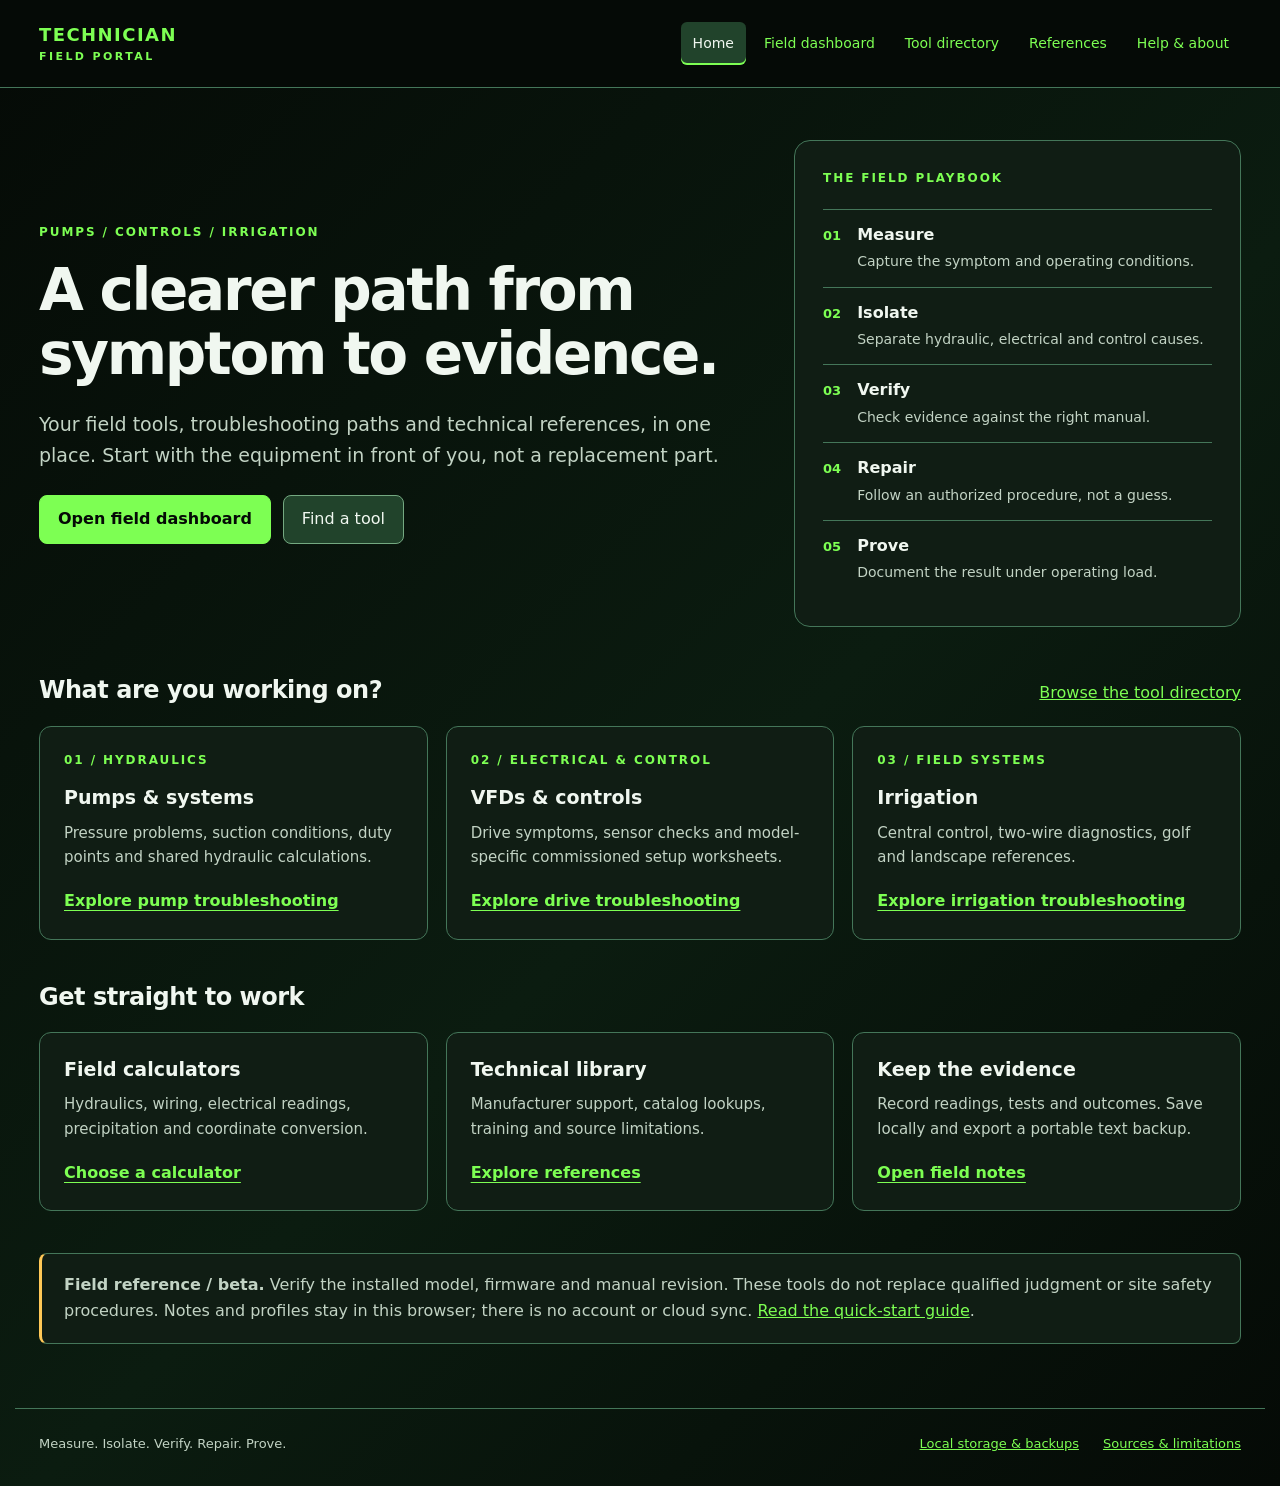
==== commit c1a35816: "Checkpoint technician portal draft Co-authored-by: Copilot <223556219+Copilot@users.noreply.github.c" ====
--- a/index.html
+++ b/index.html
@@ -1,1479 +1,52 @@
-<!doctype html><html lang="en"><head><meta charset="utf-8"><meta name="viewport" content="width=device-width,initial-scale=1"><title>Technician Dashboard</title><style>
-:root{color-scheme:dark;--bg:#050a06;--panel:#101d14;--line:#447659;--cyan:#7dff53;--green:#7dff53;--amber:#ffc857;--red:#ff7b7b;--text:#f0f7f0;--muted:#c2d3c4;--inp:#08110b;--control:#21432b;--control-line:#74a981}
-body.hc{--bg:#000;--panel:#000;--line:#fff;--cyan:#fff;--green:#7dff7d;--amber:#ffe14d;--text:#fff;--muted:#ddd;--inp:#000;--control:#000;--control-line:#fff}
-*{box-sizing:border-box}body{margin:0;background:linear-gradient(135deg,#050a06,#0b1c10 55%,#050a06);color:var(--text);font:15px system-ui,Segoe UI,Arial,sans-serif}body.hc{background:#000}
-.wrap{max-width:1250px;margin:auto;padding:18px}.top{border:1px solid var(--line);background:var(--panel);padding:20px;border-radius:14px}
-.title{margin:5px 0;font-size:clamp(24px,4vw,42px)}.motto{color:var(--green);font-weight:700}.sub{color:var(--muted)}
-.search{display:flex;gap:8px;margin-top:18px}.search input{flex:1;background:var(--inp);border:1px solid var(--control-line);color:white;padding:13px;border-radius:8px;font-size:16px}
-.btn,button{background:var(--control);color:#fff;border:1px solid var(--control-line);padding:11px 14px;border-radius:8px;cursor:pointer;text-decoration:none;font:inherit;min-height:42px}
-body.hc .btn,body.hc button{background:#000;border-color:#fff}
-.btn:hover,button:hover{border-color:var(--cyan)}button.on{border-color:var(--green);color:var(--green)}
-a:not(.btn),a:not(.btn):visited{color:var(--cyan)}:focus-visible{outline:3px solid var(--green);outline-offset:2px}input::placeholder,textarea::placeholder{color:var(--muted);opacity:1}
-.filters{display:flex;gap:7px;flex-wrap:wrap;margin-top:9px;align-items:center}.filters button{padding:7px 10px;font-size:12px;min-height:34px}
-.grid{display:grid;grid-template-columns:repeat(12,1fr);gap:12px;margin-top:12px}.card{grid-column:span 4;background:var(--panel);border:1px solid var(--line);border-radius:12px;padding:16px}.wide{grid-column:span 6}.full{grid-column:1/-1}
-.card h2{font-size:16px;margin:0 0 10px;color:var(--cyan);letter-spacing:.06em}.card h3{font-size:14px;margin:14px 0 6px;color:var(--amber)}
-.topic-menu{display:flex;flex-direction:column;gap:10px}.topic-menu .fld{min-width:0}.topic-menu select{min-height:44px}
-.links{display:flex;flex-wrap:wrap;gap:8px}.calc{display:grid;grid-template-columns:1fr 1fr auto;gap:8px;align-items:end}
-.calc input,.fld input,.fld select{width:100%;padding:9px;background:var(--inp);color:#fff;border:1px solid var(--control-line);border-radius:6px;font-size:16px}
-.result{color:var(--green);font-weight:700;margin-top:9px;line-height:1.5}.warn{color:var(--amber)}.bad{color:var(--red)}
-.note{width:100%;min-height:150px;background:var(--inp);color:white;border:1px solid var(--control-line);border-radius:8px;padding:10px;font-size:15px}
-.small{font-size:12px;color:var(--muted)}.fields{display:grid;grid-template-columns:repeat(auto-fit,minmax(170px,1fr));gap:10px;margin-top:10px}.fld label{display:block;font-size:12px;color:var(--muted);margin-bottom:3px}
-.tabs{display:flex;flex-wrap:wrap;gap:7px;margin-bottom:10px}.tabs button{padding:8px 12px;font-size:13px;min-height:38px}
-.q{font-size:17px;margin:10px 0}.opts{display:flex;flex-direction:column;gap:8px}.opts button{text-align:left}
-.res{border:1px solid var(--green);border-radius:10px;padding:12px;margin-top:8px}.res b{color:var(--green)}.res ul{margin:6px 0 6px 18px;padding:0}
-.chk label{display:flex;gap:10px;align-items:flex-start;padding:8px 0;border-bottom:1px solid var(--line)}.chk input{width:22px;height:22px;flex:none}
-.tbl{border-collapse:collapse;margin:10px 0;font-weight:400}.tbl th,.tbl td{border:1px solid var(--line);padding:4px 10px;text-align:right;color:var(--text)}.tbl th{color:var(--muted)}
-.safety{border-left:3px solid var(--amber);padding:6px 10px;margin:10px 0;color:var(--amber);font-size:13px}
-.vfd-section{border:1px solid var(--line);border-radius:8px;padding:12px;margin:12px 0;min-width:0}.vfd-section summary{cursor:pointer;color:var(--amber);font-weight:700}.vfd-section .fld{min-width:0}.vfd-section p{overflow-wrap:anywhere}.vfd-guide-status{min-height:1.5em}
-.pfgrid{display:grid;grid-template-columns:2fr 1fr 1fr 1fr 1fr 1fr;gap:8px}
-@media(max-width:1080px){.pfgrid{grid-template-columns:1fr 1fr 1fr}.pfgrid .span2{grid-column:span 3}}
-@media(max-width:850px){.card,.wide{grid-column:1/-1}.calc{grid-template-columns:1fr}.search{flex-direction:column}.pfgrid{grid-template-columns:1fr}.pfgrid .span2{grid-column:auto}}
-</style></head><body><div class="wrap">
-
-<section class="top"><h1 class="title">Technician Dashboard</h1><div class="motto">MEASURE → ISOLATE → VERIFY → REPAIR → PROVE</div><p class="sub">Start with evidence. Separate hydraulic, electrical, mechanical and control-system causes before changing parts or parameters.</p>
-<form id="searchForm" class="search"><input id="q" aria-label="Technical web search" placeholder="Search pumps, VFDs, controls, hydraulics, two-wire, GIS…  (press / to focus)"><button>SEARCH WEB</button><button type="button" id="qclear">CLEAR</button></form>
-<div class="filters"><button type="button" data-suffix="pump service manual troubleshooting">PUMPS</button><button type="button" data-suffix="VFD pump PID troubleshooting manual">VFD</button><button type="button" data-suffix="central control irrigation technical troubleshooting">IRRIGATION CONTROL</button><button type="button" data-suffix="two wire decoder irrigation troubleshooting">TWO-WIRE</button><button type="button" data-suffix="motor electrical troubleshooting application note">ELECTRICAL</button><button type="button" data-suffix="GIS field mapping irrigation">GIS</button><button type="button" id="hc" aria-pressed="false" style="margin-left:auto">HIGH CONTRAST</button></div>
-<div class="filters" id="mfr"><span class="small">Manufacturer:</span></div>
-</section>
-
-<div class="grid">
-<section class="card full" id="prof"><h2>STEP 0 // WHAT AM I STANDING IN FRONT OF?</h2>
-<div class="fields">
-<div class="fld"><label for="pf_make">Pump station / pump make</label><select id="pf_make"></select></div>
-<div class="fld"><label for="pf_ctrl">Central control / controller</label><select id="pf_ctrl"></select></div>
-<div class="fld"><label for="pf_vfdb">VFD brand</label><select id="pf_vfdb"></select></div>
-<div class="fld"><label for="pf_vfd">VFD model (from drive label)</label><input id="pf_vfd" type="text" placeholder="e.g. ACQ580, FR-F800, FC 202, ATV630"></div>
-<div class="fld"><label for="pf_model">Station model / serial / manual revision</label><input id="pf_model" type="text" placeholder="from nameplate"></div></div>
-<p class="small">VFD tip: read the brand and model off the drive label. If two brands look alike (for example a rebadged unit), go by the manufacturer name on the label.</p><div class="links" style="margin-top:10px"><button type="button" id="pf_save">SAVE PROFILE</button><button type="button" id="pf_doc">LOG DOCUMENT USED</button><button type="button" id="pf_clear">CLEAR PROFILE</button></div>
-<h3>Official literature for this equipment</h3><div class="links" id="lit_main"></div>
-<p class="small" id="pf_note">Pick your equipment first. Paths stay generic on method and send you to your manufacturer’s manual for fault codes, parameters and specs. Some manufacturer material needs a dealer or service-provider login. Links last checked 2026-11-05.</p></section>
-
-<section class="card"><h2>PUMPS // HYDRAULICS</h2><div class="items" id="c1"></div></section>
-<section class="card"><h2>VFD // CONTROLS</h2><div class="items" id="c2"></div></section>
-<section class="card"><h2>IRRIGATION CONTROL</h2><div class="items" id="c3"></div></section>
-
-<section class="card full" id="benchCard"><h2>FIELD BENCH</h2><div class="tabs" id="tabs"></div><div id="bench"></div></section>
-
-<section class="card wide"><h2>GIS // FIELD MAPPING</h2><div class="links"><a class="btn" href="https://app.atlas.co/" target="_blank" rel="noopener">OPEN ATLAS GIS</a><a class="btn" href="https://explore.garmin.com/" target="_blank" rel="noopener">OPEN GARMIN EXPLORE</a><button type="button" data-tool="coords">COORDINATE CONVERTER</button></div><p class="small">Workflow: field pin capture → coordinates → Atlas asset map. Use for equipment, valves, decoders, splices, mainline features and locations without reliable landmarks.</p></section>
-
-<section class="card full" id="quickCalculator"><h2>QUICK FIELD CALCULATOR</h2><div class="fld"><label for="quick_calc">Select a calculator</label><select id="quick_calc"><option value="pressure_head">PSI / feet of water head</option></select></div><div id="quickConverter"><div class="calc"><label>PSI<input id="psi" type="number" step="any" placeholder="e.g. 65"></label><label>Feet of head<input id="ft" type="number" step="any" placeholder="e.g. 150"></label><button id="clear" type="button">CLEAR</button></div><div id="calcOut" class="result" aria-live="polite">1 psi ≈ 2.31 ft of water head</div><p class="small">Pressure/head conversion for water; this alone does not calculate total dynamic head. Choose TDH for static head, friction and required pressure.</p></div><div id="quickCalc"></div></section>
-
-
-
-<section class="card full"><h2>TRAINING BENCH</h2><div class="links" id="train"></div><p class="small">Open a manufacturer training portal. Some portals may require an account or login.</p></section>
-
-<section class="card full"><h2>FIELD NOTES</h2><textarea class="note" id="notes" placeholder="Site, asset, readings, fault codes, what changed, tests performed, result…"></textarea>
-<div class="links" style="margin-top:8px"><button id="save" type="button">SAVE NOTES ON THIS DEVICE</button><button id="jobcard" type="button">INSERT JOB CARD</button><button id="copy" type="button">COPY</button><button id="export" type="button">EXPORT .TXT</button><button id="import" type="button">IMPORT .TXT</button><button id="erase" type="button">CLEAR NOTES</button><input id="file" type="file" accept=".txt,text/plain" hidden></div><p id="noteStatus" class="small" aria-live="polite"></p>
-<p class="small">Notes live only in this browser on this device. Use Export to keep a backup.</p></section>
-</div></div>
-
-<script src="data/golf-hunter.js"></script>
-<script src="data/golf-rainbird.js"></script>
-<script src="data/golf-toro.js"></script>
-<script>
-(()=>{
-const $=s=>document.querySelector(s),$$=s=>[...document.querySelectorAll(s)];
-const q=$('#q');
-const store={get(k,d){try{const v=localStorage.getItem(k);return v==null?d:JSON.parse(v)}catch(e){return d}},set(k,v){try{localStorage.setItem(k,JSON.stringify(v))}catch(e){}}};
-const esc=s=>String(s).replace(/[&<>"]/g,c=>({'&':'&amp;','<':'&lt;','>':'&gt;','"':'&quot;'}[c]));
-
-/* ---------- search ---------- */
-let brand='';
-const go=s=>{s=s.trim();if(!s)return;window.open('https://www.google.com/search?q='+encodeURIComponent(s),'_blank','noopener')};
-const withBrand=s=>((brand?brand+' ':'')+s).trim();
-$('#qclear').onclick=()=>{q.value='';brand='';$$('#mfr button').forEach(x=>x.classList.remove('on'));q.focus()};
-$('#searchForm').addEventListener('submit',e=>{e.preventDefault();go(withBrand(q.value))});
-$$('[data-suffix]').forEach(b=>b.addEventListener('click',()=>go(withBrand(q.value+' '+b.dataset.suffix))));
-['Toro','Hunter','Rain Bird','Baseline','WeatherTRAK','Flowtronex','Watertronics','Pentair','Berkeley','ABB','Mitsubishi'].forEach(n=>{const b=document.createElement('button');b.type='button';b.textContent=n;b.onclick=()=>{brand=brand===n?'':n;$$('#mfr button').forEach(x=>x.classList.toggle('on',x.textContent===brand))};$('#mfr').appendChild(b)});
-document.addEventListener('keydown',e=>{if(e.key==='/'&&!/INPUT|TEXTAREA|SELECT/.test(document.activeElement.tagName)){e.preventDefault();q.focus()}});
-$('#hc').onclick=()=>{const enabled=document.body.classList.toggle('hc');$('#hc').setAttribute('aria-pressed',String(enabled));store.set('tracerHC',enabled)};
-if(store.get('tracerHC',false)){document.body.classList.add('hc');$('#hc').setAttribute('aria-pressed','true')}
-
-/* ---------- troubleshooting topic menus ---------- */
-const cards={
-c1:[['Duty point, curve & BEP','search','pump duty point operating point best efficiency point BEP pump curve explained'],['TDH / static / friction','tool','tdh'],['NPSHa vs NPSHr','tool','npsh'],['System check: TDH + NPSHa','tool','sys'],['Pump type: lift, flooded, turbine, submersible, booster, jet','flow','ptype'],['Part finder: manufacturer + model + type','tool','pfind'],['Pump won’t build pressure','flow','wont'],['Cavitation & suction conditions','flow','cav'],['Seal leak / noise / vibration','flow','vib'],['Flow reading disagrees','flow','flow'],['Seals, sleeves, bearings & alignment','search','centrifugal pump mechanical seal shaft sleeve bearing alignment service manual'],['Vertical turbine & centrifugal systems','search','vertical turbine pump irrigation troubleshooting service manual']],
-c2:[['Input/output voltage & current','flow','trip'],['Hz, RPM & motor data','tool','hz'],['Pressure transducer scaling','tool','xdcr'],['PID hunting & response','flow','hunt'],['Accel / decel / min speed','flow','trip'],['Drive vs motor vs hydraulic fault','flow','wont'],['Motor won’t start','flow','nostart'],['Station safety fault','flow','sfault'],['Rain Bird CLP/ACLP alarm map','flow','rbclp']],
-c3:[['Platform notes (Toro, Hunter, Rain Bird, Baseline, WeatherTRAK)','tool','plat'],['Learned vs measured flow','flow','lflow'],['Controller vs hydraulic','flow','ctrl'],['High / low flow alarm','flow','fa'],['Rain Bird flow/pressure alarm map','flow','rbflow'],['Rain Bird filter flush issues','flow','rbflow'],['WeatherTRAK flow alerts (LC / OptiFlow)','flow','wtflow'],['Hydraulic tree / capacity','tool','pipe'],['Flow sensor / K-factor check','tool','flowcal'],['Decoder / two-wire diagnostics','flow','tw'],['Two-wire voltage drop','tool','twvd'],['Controller offline / comms','flow','comm'],['Pump start / master valve','flow','pstart'],['Sequence & runtime evidence','search','central control irrigation runtime history flow alarm troubleshooting']]};
-cards.c1.push(['Manufacturer library (pumps & stations)','view','lib']);cards.c2.push(['3-phase amps / kW','tool','ph3'],['Voltage / current imbalance','tool','imb']);cards.c3.push(['Decoder limits by brand','view','dec'],['Manufacturer library (irrigation)','view','lib'],['Precipitation rate (golf heads)','tool','precip'],['Generic 24 V irrigation wire sizing','tool','wiresize'],['Conventional valve wire distance / voltage','tool','convwire'],['Two-wire decoder path distance / voltage','tool','pathwire'],['Filters & valves (Amiad, Netafim, BERMAD)','view','filters'],['Landscape technical reference','view','landscape'],['Precipitation rate (landscape heads)','tool','landprecip'],['Landscape zone area / runtime','tool','landarea'],['Hunter landscape valve wire distance','tool','landwire'],['Landscape soil / slope intake reference','tool','landslope']);
-cards.c3.push(['Decoder idle current / expected mA','tool','decoderidle']);
-cards.c2.push(['Commissioned drive setup & PID troubleshooting','view','vfdsetup']);
-const tag={search:'search ↗',tool:'calculator',flow:'path',view:'open'};
-Object.entries(cards).forEach(([id,arr])=>{
- const host=$('#'+id),form=document.createElement('form');form.className='topic-menu';
- form.innerHTML='<div class="fld"><label for="'+id+'_topic">Select a topic</label><select id="'+id+'_topic" required><option value="">Choose a tool or troubleshooting topic…</option>'+arr.map(([t,k],i)=>'<option value="'+i+'">'+esc(t)+' — '+esc(tag[k])+'</option>').join('')+'</select></div><button type="submit">OPEN SELECTION</button>';
- form.onsubmit=e=>{e.preventDefault();const select=form.querySelector('select');if(select.value==='')return;const [,k,v]=arr[Number(select.value)];if(k==='search')go(withBrand(v));else if(k==='tool'||k==='view')openTool(v,true);else openFlow(v,true)};
- host.appendChild(form);
-});
-
-/* ---------- quick psi/ft (original) ---------- */
-const psi=$('#psi'),ft=$('#ft'),out=$('#calcOut');
-psi.addEventListener('input',()=>{const v=parseFloat(psi.value);if(Number.isFinite(v)){ft.value=(v*2.31).toFixed(2);out.textContent=v+' psi ≈ '+ft.value+' ft of head'}});
-ft.addEventListener('input',()=>{const v=parseFloat(ft.value);if(Number.isFinite(v)){psi.value=(v/2.31).toFixed(2);out.textContent=v+' ft ≈ '+psi.value+' psi'}});
-$('#clear').onclick=()=>{psi.value='';ft.value='';out.textContent='1 psi ≈ 2.31 ft of water head'};
-
-/* ---------- calculators ---------- */
-const f1=(x,d=1)=>Number.isFinite(x)?x.toFixed(d):'—';
-const PIPE_PRESETS=[
- ...[['1/2',0.527],['5/8',0.652],['3/4',0.745],['1',0.995],['1-1/4',1.245],['1-1/2',1.481],['2',1.959],['2-1/2',2.435],['3',2.907]].map(([size,id])=>({type:'Copper Type K',size,id,c:140,page:201})),
- ...[['1/2',0.545],['5/8',0.666],['3/4',0.785],['1',1.025],['1-1/4',1.265],['1-1/2',1.505],['2',1.985],['2-1/2',2.465],['3',2.945]].map(([size,id])=>({type:'Copper Type L',size,id,c:140,page:202})),
- ...[['1/2',0.622],['3/4',0.824],['1',1.049],['1-1/4',1.38],['1-1/2',1.610],['2',2.067],['2-1/2',2.469],['3',3.068],['4',4.026]].map(([size,id])=>({type:'Schedule 40 steel',size,id,c:100,page:203})),
- ...[['1/2',0.696],['3/4',0.910],['1',1.175],['1-1/4',1.512],['1-1/2',1.734],['2',2.173],['2-1/2',2.635],['3',3.210],['4',4.134]].map(([size,id])=>({type:'PVC Class 160 IPS',size,id,c:150,page:204})),
- ...[['3/4',0.910],['1',1.169],['1-1/4',1.482],['1-1/2',1.700],['2',2.129],['2-1/2',2.581],['3',3.146],['4',4.046],['6',5.955]].map(([size,id])=>({type:'PVC Class 200 IPS',size,id,c:150,page:205})),
- ...[['1/2',0.696],['3/4',0.874],['1',1.101],['1-1/4',1.394],['1-1/2',1.598],['2',1.983],['2-1/2',2.423],['3',2.948],['4',3.794],['6',5.583]].map(([size,id])=>({type:'PVC Class 315 IPS',size,id,c:150,page:206})),
- ...[['1/2',0.602],['3/4',0.804],['1',1.029],['1-1/4',1.360],['1-1/2',1.590],['2',2.047],['2-1/2',2.445],['3',3.042],['4',3.998]].map(([size,id])=>({type:'Schedule 40 PVC IPS',size,id,c:150,page:207})),
- ...[['1/2',0.622],['3/4',0.824],['1',1.049],['1-1/4',1.380],['1-1/2',1.610],['2',2.067],['2-1/2',2.469],['3',3.068],['4',4.026]].map(([size,id])=>({type:'PE3408 ID-controlled',size,id,c:140,page:208})),
- ...[['4',4.234],['6',6.088],['8',7.984],['10',9.792],['12',11.646]].map(([size,id])=>({type:'AWWA C900 DR18 Class 150',size,id,c:150,page:211})),
- ...[['4',4.072],['6',5.854],['8',7.680],['10',9.418],['12',11.200]].map(([size,id])=>({type:'AWWA C900 DR14 Class 200',size,id,c:150,page:212})),
- ...[['14',14.002],['16',15.924],['18',17.846],['20',19.768]].map(([size,id])=>({type:'AWWA C905 DR25',size,id,c:150,page:213}))
-];
-const PIPE_PRESET_OPTIONS=[
- {label:'Custom',options:[[0,'Enter actual inside diameter and C']]},
- ...[...new Set(PIPE_PRESETS.map(p=>p.type))].map(type=>({label:type,options:PIPE_PRESETS.flatMap((p,i)=>p.type===type?[[i+1,`${p.size} in nominal (ID ${p.id} in, C=${p.c}; Hunter p. ${p.page})`]]:[])}))
-];
-const WIRE_OHMS={20:10.1,19:8.05,18:6.39,17:5.05,16:4.02,15:3.18,14:2.52,13:2.00,12:1.59,11:1.26,10:0.999,9:0.793,8:0.628,7:0.498,6:0.395,5:0.313,4:0.249,3:0.197,2:0.156};
-const WIRE_GAUGE_OPTIONS=[{label:'Annealed copper, 20°C',options:Object.entries(WIRE_OHMS).sort((a,b)=>Number(b[0])-Number(a[0])).map(([awg,r])=>[Number(awg),`${awg} AWG (${r} Ω / 1,000 ft)`])}];
-const WIRE_SUPPLY_OPTIONS=[{label:'Supply type',options:[[0,'AC (RMS)'],[1,'DC']]}];
-const DECODER_IDLE_PROFILES=[
- {name:'Not used'},
- {name:'Hunter ICD (ACC / ACC2) - value awaiting confirmation',system:'icd'},
- {name:'Hunter Pilot two-way modules',system:'pilot',low:1,high:1,note:'Roughly 1 mA per two-way module; approximate diagnostic guidance, not a tolerance.',url:'https://www.hunterirrigation.com/support/pilot-integrated-hub-view-module-current'},
- {name:'Hunter I-Core DUAL - legacy field systems (not ICD)',system:'dual',low:3,high:4,note:'Approximately 3-4 mA per decoder with no stations running. Retained for legacy field systems; do not apply to ICD or Pilot.',url:'https://www.hunterirrigation.com/support/i-core-dual-troubleshooting'},
- {name:'Rain Bird FD-101 / FD-102',system:'rb-fd',low:0.5,high:0.5,note:'0.5 mA per physical decoder at rest; no tolerance stated.',url:'https://www.rainbird.com/troubleshooting-guide/12615'},
- {name:'Rain Bird FD-202 / FD-401 / FD-601',system:'rb-fd',low:1,high:1,note:'1 mA per physical decoder at rest; no tolerance stated. Not an IC/ICM specification.',url:'https://www.rainbird.com/troubleshooting-guide/12615'},
- {name:'Calsense 2-station / POC / soil-moisture decoders',system:'calsense',low:0.8,high:1,note:'Healthy standby guidance: 0.8-1.0 mA per decoder for the devices covered by this guide.',url:'https://www.calsense.com/wp-content/uploads/2024/05/2-Wire-Troubleshooting-Guide.pdf'},
- {name:'Toro - other/legacy decoder family, exact model/value required',system:'toro'},
- {name:'Baseline - exact biCoder/value required',system:'baseline',note:'HydroPoint documents idle two-wire power-down for SubStation. A powered-off idle reading is not a powered diagnostic baseline; verify the exact controller and test state.',url:'https://www.hydropoint.com/products/substation/'},
- {name:'WeatherTRAK H2O two-wire - exact decoder/value required',system:'weathertrak'},
- {name:'Custom - enter documented idle current below',system:'custom'},
- {name:'Tucor LD-050 / LD-100 / LD-200',system:'tucor-ld',low:0.5,high:0.5,note:'Nominal standby current 0.5 mA per LD-050, LD-100 or LD-200. No tolerance stated; do not infer compatibility with rebranded devices.',url:'https://support.tucor.com/support/solutions/articles/4000213642-step-2-establish-your-benchmark-system-layout'},
- {name:'Tucor LD-400 / LD-600 - source conflict, confirm revision',system:'tucor-ld',note:'Indexed Tucor LD data-sheet guidance gives 0.8 mA; indexed Tucor troubleshooting benchmark guidance gives 1.0 mA. These are conflicting nominal figures, not a published 0.8-1.0 mA tolerance range. Confirm the exact model/revision before using Custom.',url:'https://support.tucor.com/support/solutions/articles/4000213642-step-2-establish-your-benchmark-system-layout'},
- {name:'Rain Bird golf IC / ICM - value awaiting confirmation',system:'rb-icm',note:'Golf IC System Integrated Control Modules are a separate family from ESP-LXIVM and FD decoders. No IVM or FD idle-current value is substituted.',url:'https://www.rainbird.com/documents/professionals'},
- {name:'Rain Bird ESP-LXIVM / IVM - exact device/value required',system:'rb-ivm',note:'ESP-LXIVM IVM devices are separate from golf IC/ICM and FD decoders. Confirm the exact IVM-SOL, IVM-OUT or IVM-SEN device and test state.',url:'https://www.rainbird.com/products/esp-lxivm-2-wire-controller-smart-valve-technology/support'},
- {name:'Toro Lynx Smart Module (LSM) - value awaiting confirmation',system:'toro-lsm'},
- {name:'Toro LAC - value awaiting confirmation',system:'toro-lac'},
- {name:'Toro GAC - value awaiting confirmation',system:'toro-gac'},
- {name:'Weathermatic SmartWire SLDEC - exact model/value required',system:'weathermatic-sldec',note:'SmartWire SLDEC devices are not WeatherTRAK H2O decoders. Confirm the exact model before entering a documented custom current.',url:'https://www.weathermatic.com/details-design-specs/smartwire-sldec-valve-decoder/'}
-];
-const DECODER_IDLE_OPTIONS=[{label:'Separate families; references are provisional',options:DECODER_IDLE_PROFILES.map((p,i)=>[i,p.name])}];
-function decoderIdle(v){
- const fmt=n=>n!==0&&(Math.abs(n)<0.001||Math.abs(n)>=1e9)?n.toExponential(3):f1(n,3);
- const rows=[[v.model,v.count],[v.model2,v.count2]];
- if(rows.some(([id,count])=>!Number.isInteger(id)||!DECODER_IDLE_PROFILES[id]||!Number.isSafeInteger(count)||count<0))return'Choose listed decoder families and nonnegative whole physical-decoder counts within the supported numeric range.';
- if(v.ref!==undefined&&!Number.isNaN(v.ref)&&(!Number.isFinite(v.ref)||v.ref<0))return'Enter a nonnegative finite measured idle current, or leave it blank.';
- const used=rows.filter(([,count])=>count>0);
- if(!used.length)return'Enter at least one physical decoder in the measured path or module.';
- if(used.some(([id])=>id===0))return'Choose a decoder family for each nonzero count.';
- const pending=used.find(([id])=>id!==10&&DECODER_IDLE_PROFILES[id].low===undefined);
- if(pending){const p=DECODER_IDLE_PROFILES[pending[0]];return`${p.name}: no confirmed preset. ${p.note||''} Use Custom only with documented values for the exact controller/decoder and measurement method. No current total calculated; another family is not a substitute.${p.url?` <a href="${p.url}" target="_blank" rel="noopener">Manufacturer reference (direct verification pending)</a>`:''}`}
- if(new Set(used.map(([id])=>DECODER_IDLE_PROFILES[id].system)).size>1)return'Do not combine different decoder systems. Calculate each compatible path/module separately; use both rows only for models in the same system.';
- const custom=used.some(([id])=>id===10);
- if(custom&&(![v.low,v.high].every(Number.isFinite)||!(v.low>0&&v.high>=v.low)))return'Custom idle current requires finite mA per decoder above zero, with upper value at least the lower value. Enter the same value twice for a nominal figure without a published range.';
- let low=0,high=0,count=0;
- const detail=used.map(([id,n])=>{const p=DECODER_IDLE_PROFILES[id],lo=custom?v.low:p.low,hi=custom?v.high:p.high;low+=n*lo;high+=n*hi;count+=n;return`${n} x ${p.name}: ${lo===hi?fmt(lo):fmt(lo)+'-'+fmt(hi)} mA each`});
- if(![low,high].every(Number.isFinite)||low<=0||!Number.isSafeInteger(count))return'Calculated current exceeds the supported numeric range; check counts and mA units.';
- const range=low!==high;
- let result=`<b>Decoder-only idle ${range?'range':'nominal estimate'}: ${range?fmt(low)+'-'+fmt(high):'approximately '+fmt(low)} mA</b><br>${detail.join('<br>')}`;
- if(!range)result+='<br>No tolerance band is supplied; this is not an exact pass/fail threshold.';
- if(Number.isFinite(v.ref)){
-  if(range)result+=`<br>Measured ${fmt(v.ref)} mA: <b>${v.ref<low?'below':v.ref>high?'above':'within'}</b> the ${custom?'entered':'reference'} decoder-only range.`;
-  else{const delta=v.ref-low;if(!Number.isFinite(delta))return'Measured-current comparison exceeds the supported numeric range.';result+=`<br>Measured ${fmt(v.ref)} mA: ${delta>=0?'+':''}${fmt(delta)} mA versus the nominal subtotal (not a fault verdict).`}
- }
- if(custom)result+='<br><span class="warn">User-entered values, not manufacturer-verified presets. Record the exact model, source/revision and measurement conditions in Notes.</span>';
- else{
-  result+='<br><span class="warn">Provisional source references: located through indexed manufacturer material; direct document verification is pending. Confirm exact model/revision before relying on these values.</span>';
-  result+='<ul>'+[...new Set(used.map(([id])=>id))].map(id=>{const p=DECODER_IDLE_PROFILES[id];return`<li>${p.note} <a href="${p.url}" target="_blank" rel="noopener">Manufacturer reference</a></li>`}).join('')+'</ul>';
- }
- return result+'<br><span class="small">Count physical decoder devices, not stations, addresses or solenoids. Include only devices on the path/module actually being measured; avoid counting a loop twice. All stations and decoder-operated master valves must be off, with the path powered in the manufacturer-specified diagnostic state. This is not active-solenoid holding/inrush current or a wire-length/capacity approval. Surge protectors, sensor devices outside the selected profile, controller/output-module overhead and cable leakage/capacitance are not modeled; unlisted loads are not assumed to be zero. A whole-path reading may therefore differ from this decoder-only subtotal. Use the controller diagnostic or a manufacturer-approved meter/method for its waveform and measurement location; do not assume any AC clamp reading is equivalent. Check inventory, operating state, known-good baseline and measurement method before suspecting a fault. A high/low reading alone cannot identify a failed decoder or wiring fault. De-energize and follow manufacturer instructions before isolating wiring.</span>';
-}
-function wireBudget(v,returnResistance,current){
- if(!Object.values(v).every(Number.isFinite)||!WIRE_OHMS[v.awg]||!returnResistance||!(v.source>0&&v.min>0&&v.min<v.source&&current>0&&v.dist>=0))return null;
- const loopPerFoot=(WIRE_OHMS[v.awg]+returnResistance)/1000,drop=v.dist*current*loopPerFoot,max=(v.source-v.min)/(current*loopPerFoot),end=v.source-drop;
- return [drop,max,end].every(Number.isFinite)?{drop,max,end}:null;
-}
-const tools={
-decoderidle:{name:'Decoder idle current - nominal mA / range',fields:[
- ['model','Decoder family / model group',2,DECODER_IDLE_OPTIONS],['count','Physical decoders in this path/module',100],
- ['model2','Second model group (same system only)',0,DECODER_IDLE_OPTIONS],['count2','Second group physical decoder count',0],
- ['low','Custom only: lower / nominal idle mA per decoder',0],['high','Custom only: upper / nominal idle mA per decoder',0],
- ['ref','Measured idle current at same path/module, mA (optional)','']
- ],calc:decoderIdle},
-tdh:{name:'TDH',fields:[['zs','Static suction head, ft (+flooded / −lift)',0],['zd','Discharge point height above pump, ft',100],['hf','Total friction + minor losses, ft',20],['p','Required pressure at end point, psi',65]],
- calc:v=>{const tdh=(v.zd-v.zs)+v.hf+v.p*2.31,psiEq=tdh/2.31;let s=`TDH ≈ <b>${f1(tdh)} ft</b> (${f1(psiEq)} psi equivalent)<br><span class="small">Static ${f1(v.zd-v.zs)} ft + friction ${f1(v.hf)} ft + pressure ${f1(v.p*2.31)} ft. Fresh water, SG 1.0. Plot this flow/TDH point on the pump curve.</span>`;if(psiEq>150)s+='<br><span class="warn">Rule-of-thumb from Rain Bird pump-theory training: single-stage pumps are commonly used up to about 150 psi, while higher heads often require multistage design. Confirm with your pump curve and OEM limits.</span>';return s}},
-npsh:{name:'NPSHa',fields:[['el','Site elevation, ft',700],['tf','Water temperature, °F',68],['hs','Static suction head, ft (+flooded / −lift)',-8],['hf','Suction friction + fittings, ft',2],['r','NPSHr from pump curve at this flow, ft (optional)','']],
- calc:v=>{const pa=14.696*Math.pow(1-6.8754e-6*v.el,5.2559),tc=(v.tf-32)/1.8,pv=Math.pow(10,8.07131-1730.63/(233.426+tc))*0.0193368;
-  const ha=pa*2.31,hv=pv*2.31,na=ha+v.hs-hv-v.hf;let s=`Atmospheric ${f1(ha)} ft − vapor ${f1(hv,2)} ft ${v.hs>=0?'+':'−'} static ${f1(Math.abs(v.hs))} ft − friction ${f1(v.hf)} ft<br>NPSHa ≈ <b>${f1(na)} ft</b>`;
-  if(Number.isFinite(v.r)&&v.r>0){const m=na-v.r;s+=`<br>Margin over NPSHr: <b class="${m<3?'bad':m<5?'warn':''}">${f1(m)} ft</b> `+(m<=0?'— cavitation expected':m<3?'— thin margin':m<5?'— marginal; many references want more':'— adequate by common practice')}
-  if(tc<1||tc>100)s+='<br><span class="warn">Temperature outside 33–212°F: vapor pressure formula not valid.</span>';
-  return s+'<br><span class="small">Uses standard-atmosphere pressure for elevation (not today’s barometer). Confirm margin requirements with the pump manufacturer.</span>'}},
-sys:{name:'System check: TDH + NPSHa',fields:[['q','Flow, gpm',600],['pd','Required discharge pressure, psi',70],['rise','Discharge static rise above pump, ft',55],['lift','Suction lift, ft (+ lift / − flooded)',15],['ls','Suction pipe length, ft',80],['ds','Suction pipe inside diameter, in',6.065],['cs','Suction Hazen-Williams C',120],['ld','Discharge pipe length, ft',700],['dd','Discharge pipe inside diameter, in',4.026],['cd','Discharge Hazen-Williams C',120],['hmd','Discharge fittings / minor losses, ft (0 if not counted)',0],['vh','Include net velocity head in TDH (1 = yes, 0 = no)',1],['el','Site elevation, ft',820],['tf','Water temperature, °F',68],['sg','Specific gravity',1],['nr','NPSHr from pump curve at this flow, ft',15],['mg','Target NPSH margin, ft',5],['vls','Suction velocity alert, ft/s',6],['vld','Discharge velocity alert, ft/s',10],['ne','Suction entrance count (K 0.5)',0],['nb','Suction 90° elbow count (K 0.9)',0],['ng','Suction gate valve count (K 0.15)',0],['nc','Suction check valve count (K 2.0)',0],['ns','Suction strainer count (K 2.0)',0],['ko','Other suction fittings, total K',0]],
- calc:v=>{if(!(v.q>0&&v.ds>0&&v.dd>0&&v.cs>0&&v.cd>0&&v.sg>0&&v.nr>0))return'Flow, diameters, C, specific gravity and NPSHr must be above zero.';
-  const HW=4.52*2.31,hf=(L,C,d)=>HW*L*Math.pow(v.q,1.85)/(Math.pow(C,1.85)*Math.pow(d,4.8655)),vel=d=>0.408709*v.q/(d*d),vhd=x=>x*x/(2*32.174);
-  const vs=vel(v.ds),vd=vel(v.dd),hs=hf(v.ls,v.cs,v.ds),hdis=hf(v.ld,v.cd,v.dd),sk=v.ne*0.5+v.nb*0.9+v.ng*0.15+v.nc*2+v.ns*2+v.ko,hm=sk*vhd(vs),nv=v.vh===1?vhd(vd)-vhd(vs):0;
-  const pH=v.pd*2.31/v.sg,tdh=pH+v.lift+v.rise+hs+hdis+v.hmd+hm+nv;
-  const pa=14.696*Math.pow(1-6.8754e-6*v.el,5.2559),ha=pa*2.31/v.sg;
-  const pvp=t=>{const k=(t-32)*5/9+273.15;return(k<=303?Math.pow(10,5.40221-1838.675/(k-31.737)):Math.pow(10,5.20389-1733.926/(k-39.485)))*14.5037738};
-  const na=t=>ha-v.lift-hs-hm-pvp(t)*2.31/v.sg,st=n=>n<=v.nr?'RISK':n<v.nr+v.mg?'CAUTION':'PASS',cl=s=>s==='RISK'?'bad':s==='CAUTION'?'warn':'';
-  const n0=na(v.tf),s0=st(n0);let s=`<b>Velocity:</b> suction <b class="${vs>v.vls?'warn':''}">${f1(vs,2)} ft/s</b>${vs>v.vls?' (over alert)':''} · discharge <b class="${vd>v.vld?'warn':''}">${f1(vd,2)} ft/s</b>${vd>v.vld?' (over alert)':''}<br>`;
-  s+=`<b>Friction (Hazen-Williams, head):</b> suction ${f1(hs,2)} ft · discharge ${f1(hdis,2)} ft · suction fittings ${f1(hm,2)} ft (ΣK ${f1(sk,2)})<br>`;
-  s+=`<b>TDH ≈ ${f1(tdh)} ft</b> (${f1(tdh*v.sg/2.31)} psi equivalent) = pressure ${f1(pH)} + static ${f1(v.lift+v.rise)} + friction/minor ${f1(hs+hdis+v.hmd+hm,2)} + net velocity ${f1(nv,2)}<br>`;
-  s+=`<b>NPSHa ≈ <span class="${cl(s0)}">${f1(n0)} ft</span></b> = atmospheric ${f1(ha)} (${f1(pa,2)} psia) − lift ${f1(v.lift)} − suction losses ${f1(hs+hm,2)} − vapor ${f1(pvp(v.tf)*2.31/v.sg,2)}<br>`;
-  s+=`Margin over NPSHr: <b class="${cl(s0)}">${f1(n0-v.nr)} ft</b> · ratio ${f1(n0/v.nr,2)} · target ≥ ${f1(v.nr+v.mg)} ft · status <b class="${cl(s0)}">${s0}</b>`;
-  if(sk===0&&v.ne+v.nb+v.ng+v.nc+v.ns===0)s+='<br><span class="warn">No suction fittings counted. Count entrance, elbows, valves and strainer; losses are understated until you do.</span>';
-  const tc=(v.tf-32)/1.8;if(tc<0||tc>60)s+='<br><span class="warn">Temperature outside 32–140°F: vapor pressure constants not valid.</span>';
-  s+='<table class="tbl"><tr><th>°F</th><th>NPSHa ft</th><th>Status</th></tr>'+[40,50,60,68,80,90,100,110,120,130].map(t=>{const n=na(t),x=st(n);return`<tr><td>${t}</td><td>${f1(n)}</td><td class="${cl(x)}">${x}</td></tr>`}).join('')+'</table>';
-  return s+'<span class="small">Estimate. Hazen-Williams in head (4.52 × 2.31 constant, ft), standard-atmosphere pressure at elevation, NIST Antoine vapor pressure, fresh water. Suction lift positive when the pump is above the water; flooded suction is negative. Fitting K values are typical; confirm with the fitting or strainer manufacturer. NPSHr must come from the manufacturer curve at actual flow and speed. Target margin is your own design choice.</span>'}},
-pipe:{name:'Pipe velocity / friction',fields:[['gpm','Flow, gpm',100],['preset','Standard pipe material / nominal size',0,PIPE_PRESET_OPTIONS],['d','Custom actual inside diameter, in',4.0],['c','Custom Hazen-Williams C',150],['len','Pipe length, ft',500]],
- calc:v=>{const p=v.preset===0?null:PIPE_PRESETS[v.preset-1],d=p?p.id:v.d,c=p?p.c:v.c;if(!(Number.isFinite(v.gpm)&&Number.isFinite(d)&&Number.isFinite(c)&&Number.isFinite(v.len)&&Number.isInteger(v.preset)&&v.preset>=0&&v.preset<=PIPE_PRESETS.length&&v.gpm>=0&&d>0&&c>0&&v.len>=0))return'Choose a valid preset or enter positive inside diameter/C, nonnegative flow/length, and a valid preset selection.';const vel=0.4085*v.gpm/(d*d),h=0.2083*Math.pow(100/c,1.852)*Math.pow(v.gpm,1.852)/Math.pow(d,4.8655),tot=h*v.len/100;
-  if(![vel,h,tot].every(Number.isFinite))return'Calculated pipe loss is outside the supported numeric range; check input units and values.';
-  const psi100=h/2.31,source=p?`Preset: ${p.type}, ${p.size} in nominal; actual ID ${f1(d,3)} in, C=${c} (Hunter p. ${p.page}).`:'Custom dimensions and C entered manually.';
-  return `Velocity <b class="${vel>5?'warn':''}">${f1(vel,2)} ft/s</b>${vel>5?' (above common 5 ft/s guidance; check surge)':''}<br>Friction <b>${f1(h,2)} ft (${f1(psi100,2)} psi) per 100 ft</b> = <b>${f1(tot,2)} ft</b> over ${v.len} ft (${f1(tot/2.31,2)} psi)<br><span class="small">Hazen-Williams for water. ${source} Nominal sizes and average IDs are standard reference dimensions, not manufacturer-specific. Catalog charts cover additional PE sizes without a listed average ID; enter verified actual ID/C manually for those. Omitted source anomalies: p. 205 half-inch entry is labeled Class 315, not Class 200; p. 207 labels a 6.031-in bore as 5-in nominal. Use verified actual dimensions for unlisted sizes. Add fittings separately. See Hunter technical data pp. 201–213.</span>`}},
-affinity:{name:'Affinity laws',fields:[['n1','Speed 1 (Hz or RPM)',60],['n2','Speed 2 (same units)',48],['q1','Flow 1, gpm',200],['h1','Head 1, ft',150],['p1','Power 1, hp',10]],
- calc:v=>{if(!(v.n1>0&&v.n2>=0&&v.q1>=0&&v.h1>=0&&v.p1>=0))return'Speed 1 must be above zero; Speed 2, flow, head and power must be zero or above.';const r=v.n2/v.n1;return `Speed ratio <b>${f1(r,3)}</b><br>Flow ≈ <b>${f1(v.q1*r)} gpm</b> · Head ≈ <b>${f1(v.h1*r*r)} ft</b> · Power ≈ <b>${f1(v.p1*r*r*r,2)} hp</b><br><span class="small">Valid for the same pump and system curve shape; static head in the system shifts the real operating point. Verify on the curve.</span>`}},
-hz:{name:'VFD Hz / RPM',fields:[['hz','Frequency, Hz',60],['poles','Motor poles (2, 4, 6…)',2],['slip','Slip, % (nameplate-based, optional)',2.5]],
- calc:v=>{if(!(v.hz>=0&&v.poles>0))return'Frequency must be zero or above, and poles must be above zero.';const sync=120*v.hz/v.poles,act=sync*(1-v.slip/100);return `Synchronous <b>${f1(sync,0)} RPM</b> · approx. running <b>${f1(act,0)} RPM</b> at ${v.slip}% slip<br><span class="small">Check actual speed with a tach against nameplate RPM; slip varies with load.</span>`}},
-xdcr:{name:'Transducer scaling',fields:[['lo','Sensor range low, psi',0],['hi','Sensor range full scale, psi',100],['ma','Measured signal, mA (4–20)',12],['gauge','Reference gauge, psi (optional)','']],
- calc:v=>{if(v.hi===v.lo)return'Sensor high range must differ from low range.';const p=v.lo+(v.ma-4)/16*(v.hi-v.lo);let s=`Signal ${v.ma} mA ⇒ <b>${f1(p)} psi</b>`;if(Number.isFinite(v.gauge)){const e=p-v.gauge;s+=`<br>Difference from gauge: <b class="${Math.abs(e)>2?'warn':''}">${f1(e)} psi</b> `+(Math.abs(e)>2?'— check range settings, zero/span, wiring, gauge accuracy':'')}
-  if(v.ma<3.8||v.ma>20.5)s+='<br><span class="bad">Signal outside 4–20 mA: open loop, short or sensor fault.</span>';return s}},
-flowcal:{name:'Flow sensor check',fields:[['kf','K-factor, pulses per gallon (see meter manual)',10],['n','Pulses counted',500],['t','Time counted, seconds',60],['ref','Reference flow, gpm (optional)','']],
- calc:v=>{if(!(v.kf>0&&v.t>0&&v.n>=0))return'K-factor and count time must be above zero; pulse count must be zero or above.';const gpm=(v.n/v.kf)/v.t*60;let s2=`Measured flow <b>${f1(gpm,1)} gpm</b> (${f1(v.n/v.t,2)} pulses/s)`;if(Number.isFinite(v.ref)&&v.ref>0){const e=(gpm-v.ref)/v.ref*100;s2+=`<br>Versus reference ${f1(v.ref,1)} gpm: <b class="${Math.abs(e)>5?'warn':''}">${f1(e,1)}%</b>`+(Math.abs(e)>5?' — check K-factor/units, installation and the reference itself':'')}
-  return s2+'<br><span class="small">Some meters give gallons per pulse instead of pulses per gallon; use the form in your meter manual. Count pulses at the controller input to test the scaling. Rain Bird Small Platform references call out Data Industrial checks: K/offset, optical isolator wiring, paddlewheel condition/alignment, and about 3-3/4 in insertion depth. WeatherTRAK install notes: Flow3 is designed for no straight-pipe requirement, while FlowHD calls for 2 pipe diameters upstream/downstream (5 upstream when installed directly after a pump) and recommends an air vent.</span>'}},
-drip:{name:'Drip precip rate (WeatherTRAK method)',fields:[['gph','Emitter flow, GPH',1],['row','Row spacing, in',12],['emit','Emitter spacing, in',12]],
- calc:v=>{if(!(v.gph>0&&v.row>0&&v.emit>0))return'Emitter flow and spacing values must be above zero.';const rate=231.1*v.gph/(v.row*v.emit),sp=231.1*v.gph/(12*12);
-  return `Application rate <b>${f1(rate,2)} in/hr</b> = 231.1 × GPH ÷ (row spacing × emitter spacing)<br>Single-point reference (12 in × 12 in) <b>${f1(sp,2)} in/hr</b><br><span class="small">WeatherTRAK's drip default is 1.5 in/hr (1.0 GPH emitters at 12 in row and emitter spacing). Use real emitter flow and spacing whenever available.</span>`}},
-convwire:{name:'Conventional valve wiring — voltage and distance',fields:[
- ['supply','Controller output type',0,WIRE_SUPPLY_OPTIONS],['source','Lowest controller output, V (AC RMS/DC; example 24)',24],['min','Solenoid minimum voltage, V (example 20)',20],
- ['awg','Control conductor gauge',14,WIRE_GAUGE_OPTIONS],['common','Common conductor gauge',14,WIRE_GAUGE_OPTIONS],
- ['amp','Current per solenoid at voltage being checked, A',0.37],['active','Simultaneous solenoids on these same conductors',1],['dist','One-way distance controller to solenoid, ft',1800]
- ],calc:v=>{
-  if(![0,1].includes(v.supply)||!Number.isInteger(v.active)||v.active<1||!WIRE_OHMS[v.common]||!Number.isFinite(v.amp)||v.amp<=0)return'Choose AC or DC, listed copper gauges, positive current and a whole number of simultaneous solenoids.';
-  const b=wireBudget(v,WIRE_OHMS[v.common],v.amp*v.active);
-  if(!b)return'Enter finite values: source and minimum voltage above zero with minimum below source, positive current, listed gauges and a nonnegative one-way distance.';
-  return `Voltage-budget distance: <b>${f1(b.max,1)} ft one-way</b><br>At ${f1(v.dist,1)} ft: drop <b>${f1(b.drop,2)} V</b>; estimated load voltage <b>${f1(b.end,2)} V</b> · <b>${v.dist<=b.max?'Within':'EXCEEDS'}</b> the entered voltage budget.<br><span class="small">Resistance-only screening, not an approved installation limit. Hunter Residential/Commercial catalog p. 215 gives copper resistance at 68°F (20°C); Hunter golf wire-sizing worksheet uses voltage loss ÷ loop resistance and current. Both conductors are counted. Enter measured/lowest controller output and the solenoid's specified minimum voltage. Check inrush/pickup and holding separately using the appropriate current and minimum voltage. Multiple solenoids here must share both conductors over the whole distance; a shared common with other active branches needs a separate segment-by-segment current calculation. ${v.supply===0?'AC estimate neglects reactance, phase angle and frequency effects.':'DC estimate does not establish pulse duration or polarity requirements for latching solenoids.'} Hot wire, splices and voltage regulation add uncertainty. Do not use for motor feeders or code/ampacity sizing; consult equipment specifications and electrical code.</span>`;
- }},
-pathwire:{name:'Two-wire decoder path — voltage and distance screening',fields:[
- ['source','Path output voltage, V (example only)',30],['min','Minimum decoder path voltage, V (example only)',20],
- ['awg','Two-wire path conductor gauge',14,WIRE_GAUGE_OPTIONS],['ma','Total path load at critical condition, mA (example only)',300],['dist','One-way distance to farthest load, ft',2000]
- ],calc:v=>{
-  if(!Number.isFinite(v.ma)||v.ma<=0)return'Enter a positive total path current in mA.';
-  const b=wireBudget(v,WIRE_OHMS[v.awg],v.ma/1000);
-  if(!b)return'Enter finite values: source and minimum voltage above zero with minimum below source, positive path current, listed gauge and a nonnegative one-way distance.';
-  return `Resistance-only voltage-budget distance: <b>${f1(b.max,1)} ft one-way</b><br>At ${f1(v.dist,1)} ft: estimated resistive drop <b>${f1(b.drop,2)} V</b>; idealized remaining voltage <b>${f1(b.end,2)} V</b> · <b>${v.dist<=b.max?'Within':'EXCEEDS'}</b> the entered resistance budget.<br><span class="small">Not a manufacturer-approved decoder path length or compatibility check. Uses Hunter p. 215 copper resistance at 68°F (20°C), equal gauges on both conductors, and conservatively places all entered current at the far end of this one path. Include all decoder idle loads, simultaneous active loads and controller-specific inrush as specified; branches, splices, temperature and distributed loads require separate analysis. Two-wire systems may carry proprietary pulsed or AC signals: their voltage, waveform and decoder requirements are not interchangeable with conventional valve circuits, and simple DC resistance cannot verify communications or minimum signal quality. Use compatible wire, surge protection, grounding, topology, current/device counts and the exact controller/decoder manufacturer’s maximum path and total-wire limits regardless of this estimate.</span>`;
- }},
-twvd:{name:'Two-wire voltage drop',fields:[['awg','Wire gauge, AWG (10, 12, 14, 16 or 18)',14],['len','One-way run length to the far decoder, ft',2000],['ma','Total load current on the run, mA',300],['vs','Line voltage at controller, V (optional)','']],
- calc:v=>{if(!(v.len>=0&&v.ma>=0))return'Run length and current must be zero or above.';const R={10:0.9989,12:1.588,14:2.525,16:4.016,18:6.385}[v.awg];if(!R)return'Use AWG 10, 12, 14, 16 or 18.';const rl=R*(2*v.len/1000),d=v.ma/1000*rl;let s2=`Loop resistance <b>${f1(rl,1)} Ω</b> · worst-case drop <b>${f1(d,2)} V</b>`;
-  if(Number.isFinite(v.vs)&&v.vs>0)s2+=`<br>Voltage left at the far end ≈ <b>${f1(v.vs-d,1)} V</b>`;
-  return s2+'<br><span class="small">Copper at about 20°C, current at the far end (worst case). Warm cable has higher resistance. Compare with the decoder system’s minimum voltage and maximum run limits in your manufacturer’s manual; it is a rough screening estimate. WeatherTRAK 2-wire guidance: prefer star layout, use approved 14/16 AWG path wire, install WT2W-LSP near the controller and every 500 ft or 5 decoders (plus branch ends 25 ft or longer), and verify grounding targets (controller 10 Ω max, line devices 50 Ω max).</span>'}},
-ph3:{name:'3-phase amps / kW',fields:[['hp','Motor power, hp',25],['v','Line voltage, V (L-L)',480],['eff','Motor efficiency, % (nameplate)',92],['pf','Power factor, % (nameplate)',85]],
- calc:v=>{if(!(v.hp>=0&&v.v>0&&v.eff>0&&v.eff<=100&&v.pf>0&&v.pf<=100))return'HP must be zero or above; voltage must be above zero; efficiency and power factor must be between 0 and 100.';const a=v.hp*746/(1.732*v.v*(v.eff/100)*(v.pf/100)),kw=v.hp*0.746/(v.eff/100);return `Estimated full-load current <b>${f1(a,1)} A</b> per phase · input power <b>${f1(kw,1)} kW</b><br><span class="small">Estimate only. The motor nameplate FLA and service factor govern. Compare measured amps on all three phases with the nameplate.</span>`}},
-imb:{name:'Voltage / current imbalance',fields:[['a','Reading 1 (L1-L2 volts, or L1 amps)',480],['b','Reading 2 (L2-L3, or L2)',478],['c','Reading 3 (L3-L1, or L3)',472]],
- calc:v=>{const avg=(v.a+v.b+v.c)/3;if(avg===0)return'Average cannot be zero.';const dev=Math.max(Math.abs(v.a-avg),Math.abs(v.b-avg),Math.abs(v.c-avg)),p=dev/avg*100;return `Average <b>${f1(avg,1)}</b> · imbalance <b class="${p>2?'warn':''}${p>5?' bad':''}">${f1(p,2)}%</b><br><span class="small">Imbalance = largest deviation from the average ÷ average. Commonly cited guidance (NEMA MG-1): derate motors above about 1% voltage imbalance and avoid running above about 5%. Current imbalance is typically several times the voltage imbalance. Confirm limits with the motor manufacturer.</span>`}},
-dec_hunter:{name:'Hunter EZ decoder: max wire distance',fields:[['awg','Wire gauge, AWG (18, 16, 14 or 12)',14],['sol','Active solenoids at once on the path (count a decoder-operated pump/master valve)',2],['len','One-way distance to farthest decoder, ft',1500]],
- calc:v=>{if(!(v.sol>0&&v.len>=0))return'Active solenoids must be above zero and distance must be zero or above.';const T={18:[949,474,316,237,190],16:[1510,755,503,378,302],14:[2395,1197,798,599,479],12:[3814,1907,1271,953,763]}[v.awg];if(!T)return'Use 18, 16, 14 or 12 AWG.';const n=Math.max(1,Math.round(v.sol));const ex=n>5,m=ex?T[0]/n:T[n-1];const ok=v.len<=m;return `Hunter table limit: <b>${f1(m,0)} ft</b> for ${n} active solenoid${n>1?'s':''} on ${v.awg} AWG${ex?' (extrapolated beyond the 5-solenoid table: check the manual)':''}<br><b class="${ok?'':'bad'}">${ok?'Within the table limit':'Over the limit by '+f1(v.len-m,0)+' ft'}</b><br><span class="small">From Hunter's EZDS support pages (122°F wire, 10% safety factor). Count ACTIVE solenoids at the same time, not total stations. Each EZ-1 can run up to two Hunter solenoids. Confirm against the current Hunter document for your controller.</span>`}},
-dec_rb:{name:'Rain Bird FD-101TURF: decoder current',fields:[['dec','Decoders on the path',40],['act','Solenoids active at once',2]],
- calc:v=>{if(!(v.dec>=0&&v.act>=0))return'Decoder and active-solenoid counts must be zero or above.';const ma=v.dec*0.5+v.act*18;return `Estimated draw <b>${f1(ma,1)} mA</b> (idle ${f1(v.dec*0.5,1)} mA + active ${f1(v.act*18,0)} mA)<br><span class="small">Uses the FD-101TURF sheet: 0.5 mA idle, 18 mA per active solenoid. Other decoder models differ, so use the ESP-LXD design guide for your model and its path limits.</span>`}},
-precip:{name:'Precipitation rate (golf heads)',fields:[['gpm','Flow at this arc, GPM',12],['arc','Arc of coverage, degrees (90/180/360)',360],['sp','Head spacing along the row, ft',65],['rsp','Row spacing, ft (ignored if layout = triangular)',65],['tri','Layout: 0 = square/rectangular, 1 = equilateral triangular',0]],
- calc:v=>{if(!(v.gpm>0&&v.arc>0&&v.arc<=360&&v.sp>0))return'Flow and head spacing must be above zero; arc must be between 0 and 360.';const isTri=v.tri>=0.5;const denom=isTri?(v.sp*v.sp*0.866):(v.sp*(v.rsp>0?v.rsp:v.sp));const pr=v.gpm*34650/(v.arc*denom);return `Precipitation rate ≈ <b>${f1(pr,2)} in/hr</b> (${f1(pr*25.4,1)} mm/hr)<br><span class="small">Sprinkler Spacing Method, ${isTri?'equilateral triangular':'square/rectangular'} layout: P.R. = GPM × 34,650 ÷ (arc° × spacing product). The 34,650 constant (=96.3×360) and both layout formulas are published in the Rain Bird, Toro and Hunter 2026 golf catalog technical appendices. For matched precipitation, flow should scale with arc (180° ≈ 2× the 90° flow, 360° ≈ 4×). Design-reference estimate — confirm against as-built spacing and the nozzle performance chart for the exact head.</span>`}},
-wiresize:{name:'Generic 24 V irrigation wire sizing — resistance method',fields:[['dist','One-way controller-to-load distance, ft',1800],['volt','Allowable control-circuit voltage drop, V (24 − 20 = 4)',4],['amp','Total current on this wire pair, A (inrush or holding)',0.37]],
- calc:v=>{if(![v.dist,v.volt,v.amp].every(Number.isFinite)||!(v.dist>0&&v.volt>0&&v.amp>0))return'Distance, allowable voltage drop and current must be finite and above zero.';const denominator=2*v.dist*v.amp,numerator=1000*v.volt,rMax=numerator/denominator;if(!Number.isFinite(denominator)||denominator<=0||!Number.isFinite(numerator)||!Number.isFinite(rMax)||rMax<=0)return'Values exceed the supported calculation range; check the inputs.';const table=[['18',6.39],['16',4.02],['14',2.52],['12',1.59],['10',1.00],['8',0.63],['6',0.40],['4',0.25]];const pick=table.find(([,r])=>r<=rMax);return `Required resistance ≤ <b>${f1(rMax,2)} Ω/1,000 ft</b> → smallest listed wire meeting voltage drop <b>${pick?pick[0]+' AWG':'heavier than 4 AWG — recalculate or split the run'}</b><br><span class="small">For a conventional irrigation control wire pair, not pump power wiring. Subtract the equipment's specified minimum voltage from the lowest measured controller output to find allowable drop: 24 VAC − 20 VAC = 4 V is an example, not a universal minimum. Enter the total current sharing both conductors; shared commons serving other active branches require segment-by-segment analysis. R = 1,000 × allowable voltage drop ÷ (2 × one-way distance × current), with equal copper gauges for both conductors at 68°F. Source: Hunter golf catalog pp. 78–79. Check inrush/pickup and holding separately using the applicable minimum voltage and current. This resistance-only estimate neglects AC reactance, splices and temperature; it is not ampacity, electrical-code or manufacturer approval. Decoder/two-wire paths have different signals and design limits: use the separate decoder tool and manufacturer requirements.</span>`}},
-coords:{name:'Coordinates',fields:[['lat','Latitude (decimal degrees)',33.0],['lon','Longitude (decimal degrees)',-97.0]],
- calc:v=>{const f=(x,pos,neg)=>{const a=Math.abs(x),d=Math.floor(a),m=(a-d)*60,mi=Math.floor(m),s=(m-mi)*60;return{dd:x.toFixed(6),ddm:`${d}° ${m.toFixed(4)}′ ${x<0?neg:pos}`,dms:`${d}° ${mi}′ ${s.toFixed(2)}″ ${x<0?neg:pos}`}},a=f(v.lat,'N','S'),b=f(v.lon,'E','W');
-  const dd=a.dd+', '+b.dd;return `Decimal: <b>${dd}</b><br>Deg–decimal min: ${a.ddm}, ${b.ddm}<br>DMS: ${a.dms}, ${b.dms}<br><button type="button" data-copy-coordinates style="margin-top:8px">COPY DECIMAL</button><span class="small"> Paste decimal degrees into Atlas.</span>`}}
-};
-const PARTS=[{"m":"ABB","o":"AC500","t":"PLC","c":"PLC","w":"https://www.abb.com","p":null,"s":""},{"m":"ABB","o":"AC500-eCo","t":"PLC","c":"PLC","w":"https://www.abb.com","p":null,"s":""},{"m":"ABB","o":"AC500-X","t":"PLC","c":"PLC","w":"https://www.abb.com","p":null,"s":""},{"m":"ABB","o":"ACH580","t":"VFD","c":"VFD","w":"https://www.abb.com","p":null,"s":""},{"m":"ABB","o":"ACQ580","t":"VFD","c":"VFD","w":"https://www.abb.com","p":null,"s":""},{"m":"ABB","o":"ACS355","t":"VFD","c":"VFD","w":"https://www.abb.com","p":null,"s":""},{"m":"ABB","o":"ACS480","t":"VFD","c":"VFD","w":"https://www.abb.com","p":null,"s":""},{"m":"ABB","o":"ACS580","t":"VFD","c":"VFD","w":"https://www.abb.com","p":null,"s":""},{"m":"ABB","o":"AquaMaster","t":"Flow Sensor","c":"Flow Sensor","w":"https://www.abb.com","p":null,"s":""},{"m":"ABB","o":"AquaProbe","t":"Flow Sensor","c":"Flow Sensor","w":"https://www.abb.com","p":null,"s":""},{"m":"ABB","o":"ProcessMaster","t":"Flow Sensor","c":"Flow Sensor","w":"https://www.abb.com","p":null,"s":""},{"m":"ABB","o":"WaterMaster","t":"Flow Sensor","c":"Flow Sensor","w":"https://www.abb.com","p":null,"s":""},{"m":"Action Machine","o":"Stainless Steel","t":"Filter","c":"Filter","w":"","p":null,"s":""},{"m":"Allen-Bradley (Rockwell)","o":"CompactLogix","t":"PLC","c":"PLC","w":"https://www.rockwellautomation.com","p":null,"s":""},{"m":"Allen-Bradley (Rockwell)","o":"ControlLogix","t":"PLC","c":"PLC","w":"https://www.rockwellautomation.com","p":null,"s":""},{"m":"Allen-Bradley (Rockwell)","o":"Micro800","t":"PLC","c":"PLC","w":"https://www.rockwellautomation.com","p":null,"s":""},{"m":"Allen-Bradley (Rockwell)","o":"MicroLogix","t":"PLC","c":"PLC","w":"https://www.rockwellautomation.com","p":null,"s":""},{"m":"Amiad","o":"ABF","t":"Filter","c":"Master Valve","w":"https://www.amiad.com","p":null,"s":""},{"m":"Amiad","o":"ARAD","t":"Flow Sensor","c":"Master Valve","w":"https://www.amiad.com","p":null,"s":""},{"m":"Amiad","o":"EBS","t":"Filter","c":"Master Valve","w":"https://www.amiad.com","p":null,"s":""},{"m":"Amiad","o":"FAM","t":"Filter","c":"Master Valve","w":"https://www.amiad.com","p":null,"s":""},{"m":"Amiad","o":"Octave","t":"Flow Sensor","c":"Master Valve","w":"https://www.amiad.com","p":null,"s":""},{"m":"Amiad","o":"SAF","t":"Filter","c":"Master Valve","w":"https://www.amiad.com","p":null,"s":""},{"m":"Amiad","o":"Spin Klin","t":"Filter","c":"Master Valve","w":"https://www.amiad.com","p":null,"s":""},{"m":"Amiad","o":"Spin Klin Compact","t":"Filter","c":"Master Valve","w":"https://www.amiad.com","p":null,"s":""},{"m":"Apollo/Conbraco","o":"10 Series","t":"PRV","c":"PRV","w":"","p":null,"s":""},{"m":"Apollo/Conbraco","o":"40 Series","t":"PRV","c":"PRV","w":"","p":null,"s":""},{"m":"Armstrong","o":"Design Envelope","t":"Smart Drive","c":"Smart Drive","w":"","p":null,"s":""},{"m":"Ashcroft","o":"G2","t":"Pressure Transducer","c":"Pressure Transducer","w":"https://www.ashcroft.com","p":null,"s":""},{"m":"Ashcroft","o":"G3","t":"Pressure Transducer","c":"Pressure Transducer","w":"https://www.ashcroft.com","p":null,"s":""},{"m":"Ashcroft","o":"K1","t":"Pressure Transducer","c":"Pressure Transducer","w":"https://www.ashcroft.com","p":null,"s":""},{"m":"Ashcroft","o":"K2","t":"Pressure Transducer","c":"Pressure Transducer","w":"https://www.ashcroft.com","p":null,"s":""},{"m":"Ashcroft","o":"KX","t":"Pressure Transducer","c":"Pressure Transducer","w":"https://www.ashcroft.com","p":null,"s":""},{"m":"Ashcroft","o":"T2","t":"Pressure Transducer","c":"Pressure Transducer","w":"https://www.ashcroft.com","p":null,"s":""},{"m":"Ashcroft","o":"T3","t":"Pressure Transducer","c":"Pressure Transducer","w":"https://www.ashcroft.com","p":null,"s":""},{"m":"Aurora/Pentair","o":"340","t":"Pump","c":"Pump","w":"https://www.pentair.com","p":1,"s":""},{"m":"Aurora/Pentair","o":"360","t":"Pump","c":"Pump","w":"https://www.pentair.com","p":1,"s":""},{"m":"Aurora/Pentair","o":"380","t":"Pump","c":"Pump","w":"https://www.pentair.com","p":1,"s":""},{"m":"Aurora/Pentair","o":"410","t":"Pump","c":"Pump","w":"https://www.pentair.com","p":6,"s":""},{"m":"Aurora/Pentair","o":"420","t":"Pump","c":"Pump","w":"https://www.pentair.com","p":6,"s":""},{"m":"Aurora/Pentair","o":"444","t":"Pump","c":"Pump","w":"https://www.pentair.com","p":6,"s":""},{"m":"Aurora/Pentair","o":"460","t":"Pump","c":"Pump","w":"https://www.pentair.com","p":6,"s":""},{"m":"Aurora/Pentair","o":"470","t":"Pump","c":"Pump","w":"https://www.pentair.com","p":6,"s":""},{"m":"Aurora/Pentair","o":"530","t":"Pump","c":"Pump","w":"https://www.pentair.com","p":7,"s":""},{"m":"Aurora/Pentair","o":"580","t":"Pump","c":"Pump","w":"https://www.pentair.com","p":7,"s":""},{"m":"Aurora/Pentair","o":"610","t":"Pump","c":"Pump","w":"https://www.pentair.com","p":2,"s":""},{"m":"Aurora/Pentair","o":"650","t":"Pump","c":"Pump","w":"https://www.pentair.com","p":2,"s":""},{"m":"Aurora/Pentair","o":"670","t":"Pump","c":"Pump","w":"https://www.pentair.com","p":2,"s":""},{"m":"Aurora/Pentair","o":"750","t":"Pump","c":"Pump","w":"https://www.pentair.com","p":12,"s":""},{"m":"Aurora/Pentair","o":"760","t":"Pump","c":"Pump","w":"https://www.pentair.com","p":12,"s":""},{"m":"Aurora/Pentair","o":"770","t":"Pump","c":"Pump","w":"https://www.pentair.com","p":13,"s":""},{"m":"Aurora/Pentair","o":"780","t":"Pump","c":"Pump","w":"https://www.pentair.com","p":13,"s":""},{"m":"AutomationDirect","o":"CLICK","t":"PLC","c":"Pressure Transducer","w":"","p":null,"s":""},{"m":"AutomationDirect","o":"Do-More","t":"PLC","c":"Pressure Transducer","w":"","p":null,"s":""},{"m":"AutomationDirect","o":"Productivity","t":"PLC","c":"Pressure Transducer","w":"","p":null,"s":""},{"m":"AutomationDirect","o":"PTD","t":"Pressure Transducer","c":"PLC","w":"","p":null,"s":""},{"m":"AutomationDirect","o":"PTD100","t":"Pressure Transducer","c":"PLC","w":"","p":null,"s":""},{"m":"AutomationDirect","o":"PTD25","t":"Pressure Transducer","c":"PLC","w":"","p":null,"s":""},{"m":"AutomationDirect","o":"PTD30","t":"Pressure Transducer","c":"PLC","w":"","p":null,"s":""},{"m":"AutomationDirect","o":"PTD50","t":"Pressure Transducer","c":"PLC","w":"","p":null,"s":""},{"m":"AutomationDirect","o":"PTD75","t":"Pressure Transducer","c":"PLC","w":"","p":null,"s":""},{"m":"AutomationDirect","o":"PTG","t":"Pressure Transducer","c":"PLC","w":"","p":null,"s":""},{"m":"AutomationDirect","o":"PTU","t":"Pressure Transducer","c":"PLC","w":"","p":null,"s":""},{"m":"Azud","o":"Helix Automatic","t":"Filter","c":"Filter","w":"","p":null,"s":""},{"m":"Azud","o":"Helix Manual","t":"Filter","c":"Filter","w":"","p":null,"s":""},{"m":"Azud","o":"Modular Series","t":"Filter","c":"Filter","w":"","p":null,"s":""},{"m":"Badger Meter","o":"e-Series Ultrasonic","t":"Flow Sensor","c":"Flow Sensor","w":"https://www.badgermeter.com","p":null,"s":""},{"m":"Badger Meter","o":"ModMAG M1000","t":"Flow Sensor","c":"Flow Sensor","w":"https://www.badgermeter.com","p":null,"s":""},{"m":"Badger Meter","o":"ModMAG M2000","t":"Flow Sensor","c":"Flow Sensor","w":"https://www.badgermeter.com","p":null,"s":""},{"m":"Badger Meter","o":"ModMAG M5000","t":"Flow Sensor","c":"Flow Sensor","w":"https://www.badgermeter.com","p":null,"s":""},{"m":"Badger Meter","o":"Recordall Compound","t":"Flow Sensor","c":"Flow Sensor","w":"https://www.badgermeter.com","p":null,"s":""},{"m":"Badger Meter","o":"Recordall Disc","t":"Flow Sensor","c":"Flow Sensor","w":"https://www.badgermeter.com","p":null,"s":""},{"m":"Badger Meter","o":"Recordall Turbo","t":"Flow Sensor","c":"Flow Sensor","w":"https://www.badgermeter.com","p":null,"s":""},{"m":"Badger Meter","o":"TFX-5000","t":"Flow Sensor","c":"Flow Sensor","w":"https://www.badgermeter.com","p":null,"s":""},{"m":"Bell & Gossett","o":"Ecocrc","t":"Smart Drive","c":"Smart Drive","w":"","p":null,"s":""},{"m":"Berkeley/Pentair","o":"B Series","t":"Pump","c":"Pump","w":"https://www.pentair.com","p":1,"s":"https://flowandfiltrationsolutions.pentair.com/content/dam/extranet/web/nam/berkeley/data-sheets/b2222bk-close-coupled-motor-driven-centrifugal-pumps-ds.pdf"},{"m":"Berkeley/Pentair","o":"CB Series","t":"Pump","c":"Pump","w":"https://www.pentair.com","p":1,"s":"https://www.pentair.com/content/dam/extranet/berkeley/downloads/berkeley-cp-cb-series-sell-sheet.pdf"},{"m":"Berkeley/Pentair","o":"CP Series","t":"Pump","c":"Pump","w":"https://www.pentair.com","p":15,"s":"https://www.pentair.com/content/dam/extranet/berkeley/downloads/berkeley-cp-cb-series-sell-sheet.pdf"},{"m":"Berkeley/Pentair","o":"CPF Series","t":"Pump","c":"Pump","w":"https://www.pentair.com","p":15,"s":""},{"m":"Berkeley/Pentair","o":"FrameMount","t":"Pump","c":"Pump","w":"https://www.pentair.com","p":1,"s":""},{"m":"Berkeley/Pentair","o":"HN Series","t":"Pump","c":"Pump","w":"https://www.pentair.com","p":1,"s":""},{"m":"Berkeley/Pentair","o":"HNFI Series","t":"Pump","c":"Pump","w":"https://www.pentair.com","p":4,"s":""},{"m":"Berkeley/Pentair","o":"HP Series","t":"Pump","c":"Pump","w":"https://www.pentair.com","p":8,"s":""},{"m":"Berkeley/Pentair","o":"HSC Series","t":"Pump","c":"Pump","w":"https://www.pentair.com","p":4,"s":""},{"m":"Berkeley/Pentair","o":"J Series","t":"Pump","c":"Pump","w":"https://www.pentair.com","p":8,"s":""},{"m":"Berkeley/Pentair","o":"LTH Series","t":"Pump","c":"Pump","w":"https://www.pentair.com","p":15,"s":""},{"m":"Berkeley/Pentair","o":"LTP Series","t":"Pump","c":"Pump","w":"https://www.pentair.com","p":15,"s":""},{"m":"Berkeley/Pentair","o":"MS Series","t":"Pump","c":"Pump","w":"https://www.pentair.com","p":3,"s":""},{"m":"Berkeley/Pentair","o":"MSX Series","t":"Pump","c":"Pump","w":"https://www.pentair.com","p":3,"s":""},{"m":"Berkeley/Pentair","o":"Prime-Line","t":"Pump","c":"Pump","w":"https://www.pentair.com","p":15,"s":""},{"m":"Berkeley/Pentair","o":"SPM Series","t":"Pump","c":"Pump","w":"https://www.pentair.com","p":14,"s":""},{"m":"Berkeley/Pentair","o":"SSHM Series","t":"Pump","c":"Pump","w":"https://www.pentair.com","p":3,"s":""},{"m":"Berkeley/Pentair","o":"STH Series","t":"Pump","c":"Pump","w":"https://www.pentair.com","p":14,"s":""},{"m":"Bermad","o":"100","t":"Master Valve","c":"PRV","w":"https://www.bermad.com","p":null,"s":""},{"m":"Bermad","o":"100 Series","t":"PRV","c":"PRV","w":"https://www.bermad.com","p":null,"s":""},{"m":"Bermad","o":"200","t":"Master Valve","c":"PRV","w":"https://www.bermad.com","p":null,"s":""},{"m":"Bermad","o":"200 Series","t":"PRV","c":"PRV","w":"https://www.bermad.com","p":null,"s":""},{"m":"Bermad","o":"400","t":"Master Valve","c":"PRV","w":"https://www.bermad.com","p":null,"s":""},{"m":"Bermad","o":"400 Series","t":"PRV","c":"PRV","w":"https://www.bermad.com","p":null,"s":""},{"m":"Bermad","o":"700","t":"Master Valve","c":"PRV","w":"https://www.bermad.com","p":null,"s":""},{"m":"Bermad","o":"700 Series","t":"PRV","c":"PRV","w":"https://www.bermad.com","p":null,"s":""},{"m":"Bermad","o":"Bermad Auto","t":"Filter","c":"Master Valve","w":"https://www.bermad.com","p":null,"s":""},{"m":"Bermad","o":"IR Hydrometer","t":"Flow Sensor","c":"Master Valve","w":"https://www.bermad.com","p":null,"s":""},{"m":"Bermad","o":"MTR","t":"Flow Sensor","c":"Master Valve","w":"https://www.bermad.com","p":null,"s":""},{"m":"Bosch Rexroth","o":"IndraControl L","t":"PLC","c":"PLC","w":"","p":null,"s":""},{"m":"Bosch Rexroth","o":"IndraControl XM","t":"PLC","c":"PLC","w":"","p":null,"s":""},{"m":"Bosch Rexroth","o":"IndraLogic XLC","t":"PLC","c":"PLC","w":"","p":null,"s":""},{"m":"Cla-Val","o":"100 Series","t":"Master Valve","c":"PRV","w":"https://www.cla-val.com","p":null,"s":""},{"m":"Cla-Val","o":"100 Series","t":"PRV","c":"PRV","w":"https://www.cla-val.com","p":null,"s":""},{"m":"Cornell Pump","o":"3CP","t":"Pump","c":"Pump","w":"https://www.cornellpump.com","p":1,"s":""},{"m":"Cornell Pump","o":"3HC","t":"Pump","c":"Pump","w":"https://www.cornellpump.com","p":1,"s":""},{"m":"Cornell Pump","o":"3N","t":"Pump","c":"Pump","w":"https://www.cornellpump.com","p":1,"s":""},{"m":"Cornell Pump","o":"3RB","t":"Pump","c":"Pump","w":"https://www.cornellpump.com","p":1,"s":""},{"m":"Cornell Pump","o":"3SP","t":"Pump","c":"Pump","w":"https://www.cornellpump.com","p":15,"s":""},{"m":"Cornell Pump","o":"4CP","t":"Pump","c":"Pump","w":"https://www.cornellpump.com","p":1,"s":""},{"m":"Cornell Pump","o":"4HC","t":"Pump","c":"Pump","w":"https://www.cornellpump.com","p":1,"s":""},{"m":"Cornell Pump","o":"4N","t":"Pump","c":"Pump","w":"https://www.cornellpump.com","p":1,"s":""},{"m":"Cornell Pump","o":"4RB","t":"Pump","c":"Pump","w":"https://www.cornellpump.com","p":1,"s":""},{"m":"Cornell Pump","o":"4SP","t":"Pump","c":"Pump","w":"https://www.cornellpump.com","p":15,"s":""},{"m":"Cornell Pump","o":"5N","t":"Pump","c":"Pump","w":"https://www.cornellpump.com","p":1,"s":""},{"m":"Cornell Pump","o":"6CP","t":"Pump","c":"Pump","w":"https://www.cornellpump.com","p":1,"s":""},{"m":"Cornell Pump","o":"6HC","t":"Pump","c":"Pump","w":"https://www.cornellpump.com","p":1,"s":""},{"m":"Cornell Pump","o":"6N","t":"Pump","c":"Pump","w":"https://www.cornellpump.com","p":1,"s":""},{"m":"Cornell Pump","o":"6RB","t":"Pump","c":"Pump","w":"https://www.cornellpump.com","p":1,"s":""},{"m":"Cornell Pump","o":"6SP","t":"Pump","c":"Pump","w":"https://www.cornellpump.com","p":15,"s":""},{"m":"Cornell Pump","o":"8N","t":"Pump","c":"Pump","w":"https://www.cornellpump.com","p":1,"s":""},{"m":"Cornell Pump","o":"8RB","t":"Pump","c":"Pump","w":"https://www.cornellpump.com","p":1,"s":""},{"m":"Cornell Pump","o":"8SP","t":"Pump","c":"Pump","w":"https://www.cornellpump.com","p":15,"s":""},{"m":"DAB","o":"e-Drive","t":"Smart Drive","c":"Smart Drive","w":"","p":null,"s":""},{"m":"Danfoss","o":"VLT AQUA FC-202","t":"VFD","c":"VFD","w":"","p":null,"s":""},{"m":"Danfoss","o":"VLT AutoDrive FC-302","t":"VFD","c":"VFD","w":"","p":null,"s":""},{"m":"Danfoss","o":"VLT HVAC FC-102","t":"VFD","c":"VFD","w":"","p":null,"s":""},{"m":"Danfoss","o":"VLT Micro FC-51","t":"VFD","c":"VFD","w":"","p":null,"s":""},{"m":"Delta","o":"C2000","t":"VFD","c":"VFD","w":"https://www.delta.com.tw","p":null,"s":""},{"m":"Delta","o":"CP2000","t":"VFD","c":"VFD","w":"https://www.delta.com.tw","p":null,"s":""},{"m":"Delta","o":"MS300","t":"VFD","c":"VFD","w":"https://www.delta.com.tw","p":null,"s":""},{"m":"Dorot Control Valves","o":"30 Series","t":"PRV","c":"PRV","w":"","p":null,"s":""},{"m":"Dorot Control Valves","o":"300 Series","t":"PRV","c":"PRV","w":"","p":null,"s":""},{"m":"Dwyer","o":"626 Series","t":"Pressure Transducer","c":"Pressure Transducer","w":"","p":null,"s":""},{"m":"Dwyer","o":"628 Series","t":"Pressure Transducer","c":"Pressure Transducer","w":"","p":null,"s":""},{"m":"Dwyer","o":"628CR","t":"Pressure Transducer","c":"Pressure Transducer","w":"","p":null,"s":""},{"m":"Dwyer","o":"629 Series","t":"Pressure Transducer","c":"Pressure Transducer","w":"","p":null,"s":""},{"m":"Dwyer","o":"629C","t":"Pressure Transducer","c":"Pressure Transducer","w":"","p":null,"s":""},{"m":"Dwyer","o":"673 Series","t":"Pressure Transducer","c":"Pressure Transducer","w":"","p":null,"s":""},{"m":"Dwyer","o":"676 Series","t":"Pressure Transducer","c":"Pressure Transducer","w":"","p":null,"s":""},{"m":"Dwyer","o":"677 Series","t":"Pressure Transducer","c":"Pressure Transducer","w":"","p":null,"s":""},{"m":"Dwyer","o":"FS-2","t":"Flow Switch","c":"Pressure Transducer","w":"","p":null,"s":""},{"m":"Dwyer","o":"FS-200","t":"Flow Switch","c":"Pressure Transducer","w":"","p":null,"s":""},{"m":"Dwyer","o":"FS-400","t":"Flow Switch","c":"Pressure Transducer","w":"","p":null,"s":""},{"m":"Dwyer","o":"FS-500","t":"Flow Switch","c":"Pressure Transducer","w":"","p":null,"s":""},{"m":"Dwyer","o":"V10","t":"Flow Switch","c":"Pressure Transducer","w":"","p":null,"s":""},{"m":"Dwyer","o":"V4","t":"Flow Switch","c":"Pressure Transducer","w":"","p":null,"s":""},{"m":"Dwyer","o":"V6","t":"Flow Switch","c":"Pressure Transducer","w":"","p":null,"s":""},{"m":"Dwyer","o":"V8","t":"Flow Switch","c":"Pressure Transducer","w":"","p":null,"s":""},{"m":"Eaton","o":"Auto Clean","t":"Filter","c":"VFD","w":"","p":null,"s":""},{"m":"Eaton","o":"DG1","t":"VFD","c":"VFD","w":"","p":null,"s":""},{"m":"Eaton","o":"DM1","t":"VFD","c":"VFD","w":"","p":null,"s":""},{"m":"Eaton","o":"HMX","t":"VFD","c":"VFD","w":"","p":null,"s":""},{"m":"Eaton","o":"Model 30R","t":"Filter","c":"VFD","w":"","p":null,"s":""},{"m":"Eaton","o":"Model 72","t":"Filter","c":"VFD","w":"","p":null,"s":""},{"m":"Eaton","o":"SVX","t":"VFD","c":"VFD","w":"","p":null,"s":""},{"m":"Ebara","o":"3U","t":"Pump","c":"Smart Drive","w":"https://www.ebara.com","p":1,"s":""},{"m":"Ebara","o":"3U SS","t":"Pump","c":"Smart Drive","w":"https://www.ebara.com","p":1,"s":""},{"m":"Ebara","o":"3UB","t":"Pump","c":"Smart Drive","w":"https://www.ebara.com","p":1,"s":""},{"m":"Ebara","o":"3UB SS","t":"Pump","c":"Smart Drive","w":"https://www.ebara.com","p":1,"s":""},{"m":"Ebara","o":"DLFU","t":"Pump","c":"Smart Drive","w":"https://www.ebara.com","p":12,"s":""},{"m":"Ebara","o":"DML","t":"Pump","c":"Smart Drive","w":"https://www.ebara.com","p":12,"s":""},{"m":"Ebara","o":"DVS","t":"Pump","c":"Smart Drive","w":"https://www.ebara.com","p":12,"s":""},{"m":"Ebara","o":"DW(E)","t":"Pump","c":"Smart Drive","w":"https://www.ebara.com","p":13,"s":""},{"m":"Ebara","o":"DWC","t":"Pump","c":"Smart Drive","w":"https://www.ebara.com","p":11,"s":""},{"m":"Ebara","o":"DWO","t":"Pump","c":"Smart Drive","w":"https://www.ebara.com","p":13,"s":""},{"m":"Ebara","o":"DWP","t":"Pump","c":"Smart Drive","w":"https://www.ebara.com","p":12,"s":""},{"m":"Ebara","o":"DWX","t":"Pump","c":"Smart Drive","w":"https://www.ebara.com","p":11,"s":""},{"m":"Ebara","o":"e-Drive","t":"Smart Drive","c":"Smart Drive","w":"https://www.ebara.com","p":null,"s":""},{"m":"Ebara","o":"EVM","t":"Pump","c":"Smart Drive","w":"https://www.ebara.com","p":3,"s":""},{"m":"Ebara","o":"EVMS","t":"Pump","c":"Smart Drive","w":"https://www.ebara.com","p":3,"s":""},{"m":"Ebara","o":"EVMSG","t":"Pump","c":"Smart Drive","w":"https://www.ebara.com","p":3,"s":""},{"m":"Ebara","o":"FSD","t":"Pump","c":"Smart Drive","w":"https://www.ebara.com","p":6,"s":""},{"m":"Ebara","o":"FSSH","t":"Pump","c":"Smart Drive","w":"https://www.ebara.com","p":6,"s":""},{"m":"Endress+Hauser","o":"FMD71","t":"Pressure Transducer","c":"Pressure Transducer","w":"","p":null,"s":""},{"m":"Endress+Hauser","o":"FMD72","t":"Pressure Transducer","c":"Pressure Transducer","w":"","p":null,"s":""},{"m":"Endress+Hauser","o":"PMC51","t":"Pressure Transducer","c":"Pressure Transducer","w":"","p":null,"s":""},{"m":"Endress+Hauser","o":"PMC71","t":"Pressure Transducer","c":"Pressure Transducer","w":"","p":null,"s":""},{"m":"Endress+Hauser","o":"PMP21","t":"Pressure Transducer","c":"Pressure Transducer","w":"","p":null,"s":""},{"m":"Endress+Hauser","o":"PMP23","t":"Pressure Transducer","c":"Pressure Transducer","w":"","p":null,"s":""},{"m":"Endress+Hauser","o":"PMP51","t":"Pressure Transducer","c":"Pressure Transducer","w":"","p":null,"s":""},{"m":"Endress+Hauser","o":"PMP55","t":"Pressure Transducer","c":"Pressure Transducer","w":"","p":null,"s":""},{"m":"Endress+Hauser","o":"Promag D","t":"Flow Sensor","c":"Pressure Transducer","w":"","p":null,"s":""},{"m":"Endress+Hauser","o":"Promag H","t":"Flow Sensor","c":"Pressure Transducer","w":"","p":null,"s":""},{"m":"Endress+Hauser","o":"Promag L","t":"Flow Sensor","c":"Pressure Transducer","w":"","p":null,"s":""},{"m":"Endress+Hauser","o":"Promag P","t":"Flow Sensor","c":"Pressure Transducer","w":"","p":null,"s":""},{"m":"Endress+Hauser","o":"Promag W","t":"Flow Sensor","c":"Pressure Transducer","w":"","p":null,"s":""},{"m":"Fairbanks/Pentair","o":"1800","t":"Pump","c":"Pump","w":"https://www.pentair.com","p":1,"s":""},{"m":"Fairbanks/Pentair","o":"2500","t":"Pump","c":"Pump","w":"https://www.pentair.com","p":1,"s":""},{"m":"Fairbanks/Pentair","o":"2700","t":"Pump","c":"Pump","w":"https://www.pentair.com","p":1,"s":""},{"m":"Fairbanks/Pentair","o":"4700","t":"Pump","c":"Pump","w":"https://www.pentair.com","p":2,"s":""},{"m":"Fairbanks/Pentair","o":"4800","t":"Pump","c":"Pump","w":"https://www.pentair.com","p":2,"s":""},{"m":"Fairbanks/Pentair","o":"4900","t":"Pump","c":"Pump","w":"https://www.pentair.com","p":2,"s":""},{"m":"Fairbanks/Pentair","o":"5400","t":"Pump","c":"Pump","w":"https://www.pentair.com","p":6,"s":""},{"m":"Fairbanks/Pentair","o":"5600","t":"Pump","c":"Pump","w":"https://www.pentair.com","p":12,"s":""},{"m":"Fairbanks/Pentair","o":"5700","t":"Pump","c":"Pump","w":"https://www.pentair.com","p":6,"s":""},{"m":"Fairbanks/Pentair","o":"5700","t":"Pump","c":"Pump","w":"https://www.pentair.com","p":12,"s":""},{"m":"Fairbanks/Pentair","o":"5800","t":"Pump","c":"Pump","w":"https://www.pentair.com","p":6,"s":""},{"m":"Fairbanks/Pentair","o":"8100","t":"Pump","c":"Pump","w":"https://www.pentair.com","p":9,"s":""},{"m":"Fairbanks/Pentair","o":"8200","t":"Pump","c":"Pump","w":"https://www.pentair.com","p":9,"s":""},{"m":"Fairbanks/Pentair","o":"8400","t":"Pump","c":"Pump","w":"https://www.pentair.com","p":10,"s":""},{"m":"Fairbanks/Pentair","o":"8500","t":"Pump","c":"Pump","w":"https://www.pentair.com","p":10,"s":""},{"m":"Flint & Walling","o":"4\" Tri-Seal","t":"Pump","c":"Pump","w":"https://www.flintandwalling.com","p":5,"s":""},{"m":"Flint & Walling","o":"6\" Tri-Seal","t":"Pump","c":"Pump","w":"https://www.flintandwalling.com","p":5,"s":""},{"m":"Flint & Walling","o":"8\" Tri-Seal","t":"Pump","c":"Pump","w":"https://www.flintandwalling.com","p":5,"s":""},{"m":"Flint & Walling","o":"B Series","t":"Pump","c":"Pump","w":"https://www.flintandwalling.com","p":4,"s":""},{"m":"Flint & Walling","o":"CJ","t":"Pump","c":"Pump","w":"https://www.flintandwalling.com","p":8,"s":""},{"m":"Flint & Walling","o":"CJE","t":"Pump","c":"Pump","w":"https://www.flintandwalling.com","p":8,"s":""},{"m":"Flint & Walling","o":"e Series","t":"Pump","c":"Pump","w":"https://www.flintandwalling.com","p":13,"s":""},{"m":"Flint & Walling","o":"HSE","t":"Pump","c":"Pump","w":"https://www.flintandwalling.com","p":8,"s":""},{"m":"Flint & Walling","o":"HSJ","t":"Pump","c":"Pump","w":"https://www.flintandwalling.com","p":8,"s":""},{"m":"Flint & Walling","o":"ProSource","t":"Pump","c":"Pump","w":"https://www.flintandwalling.com","p":3,"s":""},{"m":"Flint & Walling","o":"ProSource+","t":"Pump","c":"Pump","w":"https://www.flintandwalling.com","p":3,"s":""},{"m":"Flint & Walling","o":"S Series","t":"Pump","c":"Pump","w":"https://www.flintandwalling.com","p":16,"s":""},{"m":"Flint & Walling","o":"SE Series","t":"Pump","c":"Pump","w":"https://www.flintandwalling.com","p":12,"s":""},{"m":"Flowserve","o":"CPX","t":"Pump","c":"Pump","w":"https://www.flowserve.com","p":1,"s":"https://www.flowserve.com/sites/default/files/literature/marketing/fls_bulletin_ps-10-30e_cpx_7-28_lr2.pdf"},{"m":"Flowserve","o":"CPXV","t":"Pump","c":"Pump","w":"https://www.flowserve.com","p":1,"s":""},{"m":"Flowserve","o":"DMX","t":"Pump","c":"Pump","w":"https://www.flowserve.com","p":3,"s":""},{"m":"Flowserve","o":"Durco Mark 3 ISO","t":"Pump","c":"Pump","w":"https://www.flowserve.com","p":1,"s":""},{"m":"Flowserve","o":"FRBH","t":"Pump","c":"Pump","w":"https://www.flowserve.com","p":6,"s":""},{"m":"Flowserve","o":"HDO","t":"Pump","c":"Pump","w":"https://www.flowserve.com","p":3,"s":""},{"m":"Flowserve","o":"ISC2","t":"Pump","c":"Pump","w":"https://www.flowserve.com","p":1,"s":""},{"m":"Flowserve","o":"LLR","t":"Pump","c":"Pump","w":"https://www.flowserve.com","p":6,"s":""},{"m":"Flowserve","o":"LNN","t":"Pump","c":"Pump","w":"https://www.flowserve.com","p":6,"s":""},{"m":"Flowserve","o":"LR","t":"Pump","c":"Pump","w":"https://www.flowserve.com","p":1,"s":""},{"m":"Flowserve","o":"LRV","t":"Pump","c":"Pump","w":"https://www.flowserve.com","p":1,"s":""},{"m":"Flowserve","o":"Mark 3 (ANSI)","t":"Pump","c":"Pump","w":"https://www.flowserve.com","p":1,"s":""},{"m":"Flowserve","o":"MPT","t":"Pump","c":"Pump","w":"https://www.flowserve.com","p":15,"s":""},{"m":"Flowserve","o":"PVML","t":"Pump","c":"Pump","w":"https://www.flowserve.com","p":12,"s":""},{"m":"Flowserve","o":"VAF","t":"Pump","c":"Pump","w":"https://www.flowserve.com","p":10,"s":""},{"m":"Flowserve","o":"VCT","t":"Pump","c":"Pump","w":"https://www.flowserve.com","p":2,"s":""},{"m":"Flowserve","o":"VMF","t":"Pump","c":"Pump","w":"https://www.flowserve.com","p":9,"s":""},{"m":"Flowserve","o":"VPC","t":"Pump","c":"Pump","w":"https://www.flowserve.com","p":2,"s":""},{"m":"Flowserve","o":"VPL","t":"Pump","c":"Pump","w":"https://www.flowserve.com","p":2,"s":""},{"m":"Flowserve","o":"VTP","t":"Pump","c":"Pump","w":"https://www.flowserve.com","p":2,"s":""},{"m":"Flowserve","o":"VTS","t":"Pump","c":"Pump","w":"https://www.flowserve.com","p":2,"s":""},{"m":"Flowserve","o":"VUL","t":"Pump","c":"Pump","w":"https://www.flowserve.com","p":9,"s":""},{"m":"Flowserve","o":"WU","t":"Pump","c":"Pump","w":"https://www.flowserve.com","p":12,"s":""},{"m":"Franklin Electric","o":"10\" Sub","t":"Pump","c":"Pump","w":"https://www.franklin-electric.com","p":5,"s":""},{"m":"Franklin Electric","o":"4\" Sub","t":"Pump","c":"Pump","w":"https://www.franklin-electric.com","p":5,"s":""},{"m":"Franklin Electric","o":"6\" Sub","t":"Pump","c":"Pump","w":"https://www.franklin-electric.com","p":5,"s":""},{"m":"Franklin Electric","o":"8\" Sub","t":"Pump","c":"Pump","w":"https://www.franklin-electric.com","p":5,"s":""},{"m":"Franklin Electric","o":"FPS Effluent","t":"Pump","c":"Pump","w":"https://www.franklin-electric.com","p":13,"s":""},{"m":"Franklin Electric","o":"FPS Grinder","t":"Pump","c":"Pump","w":"https://www.franklin-electric.com","p":11,"s":""},{"m":"Franklin Electric","o":"FPS Sewage","t":"Pump","c":"Pump","w":"https://www.franklin-electric.com","p":12,"s":""},{"m":"Franklin Electric","o":"High Capacity","t":"Pump","c":"Pump","w":"https://www.franklin-electric.com","p":5,"s":""},{"m":"Franklin Electric","o":"MonoDrive","t":"Smart Drive","c":"Pump","w":"https://www.franklin-electric.com","p":null,"s":""},{"m":"Franklin Electric","o":"SubDrive","t":"Smart Drive","c":"Pump","w":"https://www.franklin-electric.com","p":null,"s":""},{"m":"Franklin Electric","o":"Tri-Seal","t":"Pump","c":"Pump","w":"https://www.franklin-electric.com","p":5,"s":""},{"m":"Fuji Electric","o":"Frenic-Ace","t":"VFD","c":"VFD","w":"","p":null,"s":""},{"m":"Fuji Electric","o":"Frenic-HVAC","t":"VFD","c":"VFD","w":"","p":null,"s":""},{"m":"Fuji Electric","o":"Frenic-Mega","t":"VFD","c":"VFD","w":"","p":null,"s":""},{"m":"GE Automation","o":"90-30","t":"PLC","c":"PLC","w":"","p":null,"s":""},{"m":"GE Automation","o":"90-70","t":"PLC","c":"PLC","w":"","p":null,"s":""},{"m":"GE Automation","o":"PAC RX3i","t":"PLC","c":"PLC","w":"","p":null,"s":""},{"m":"GE Automation","o":"PAC RX7i","t":"PLC","c":"PLC","w":"","p":null,"s":""},{"m":"GE Automation","o":"VersaMax","t":"PLC","c":"PLC","w":"","p":null,"s":""},{"m":"Gems Sensors","o":"3100","t":"Pressure Transducer","c":"Flow Switch","w":"","p":null,"s":""},{"m":"Gems Sensors","o":"31CS","t":"Pressure Transducer","c":"Flow Switch","w":"","p":null,"s":""},{"m":"Gems Sensors","o":"31EP","t":"Pressure Transducer","c":"Flow Switch","w":"","p":null,"s":""},{"m":"Gems Sensors","o":"31IS","t":"Pressure Transducer","c":"Flow Switch","w":"","p":null,"s":""},{"m":"Gems Sensors","o":"3200","t":"Pressure Transducer","c":"Flow Switch","w":"","p":null,"s":""},{"m":"Gems Sensors","o":"3300","t":"Pressure Transducer","c":"Flow Switch","w":"","p":null,"s":""},{"m":"Gems Sensors","o":"3500","t":"Pressure Transducer","c":"Flow Switch","w":"","p":null,"s":""},{"m":"Gems Sensors","o":"4700","t":"Pressure Transducer","c":"Flow Switch","w":"","p":null,"s":""},{"m":"Gems Sensors","o":"FS-10798","t":"Flow Switch","c":"Flow Switch","w":"","p":null,"s":""},{"m":"Gems Sensors","o":"FS-200","t":"Flow Switch","c":"Flow Switch","w":"","p":null,"s":""},{"m":"Gems Sensors","o":"FS-380","t":"Flow Switch","c":"Flow Switch","w":"","p":null,"s":""},{"m":"Gems Sensors","o":"FS-400","t":"Flow Switch","c":"Flow Switch","w":"","p":null,"s":""},{"m":"Gems Sensors","o":"FS-500","t":"Flow Switch","c":"Flow Switch","w":"","p":null,"s":""},{"m":"Gems Sensors","o":"FS-550","t":"Flow Switch","c":"Flow Switch","w":"","p":null,"s":""},{"m":"Gems Sensors","o":"FS-925","t":"Flow Switch","c":"Flow Switch","w":"","p":null,"s":""},{"m":"Gems Sensors","o":"FS-930","t":"Flow Switch","c":"Flow Switch","w":"","p":null,"s":""},{"m":"Goulds/Xylem","o":"10\" Sub","t":"Pump","c":"Pump","w":"https://www.xylem.com","p":5,"s":""},{"m":"Goulds/Xylem","o":"10\" Sub Turb","t":"Pump","c":"Pump","w":"https://www.xylem.com","p":5,"s":""},{"m":"Goulds/Xylem","o":"10GS","t":"Pump","c":"Pump","w":"https://www.xylem.com","p":5,"s":""},{"m":"Goulds/Xylem","o":"18GS","t":"Pump","c":"Pump","w":"https://www.xylem.com","p":5,"s":""},{"m":"Goulds/Xylem","o":"1GA","t":"Pump","c":"Pump","w":"https://www.xylem.com","p":11,"s":""},{"m":"Goulds/Xylem","o":"1GD","t":"Pump","c":"Pump","w":"https://www.xylem.com","p":11,"s":""},{"m":"Goulds/Xylem","o":"25GS","t":"Pump","c":"Pump","w":"https://www.xylem.com","p":5,"s":""},{"m":"Goulds/Xylem","o":"2GA","t":"Pump","c":"Pump","w":"https://www.xylem.com","p":11,"s":""},{"m":"Goulds/Xylem","o":"2GD","t":"Pump","c":"Pump","w":"https://www.xylem.com","p":11,"s":""},{"m":"Goulds/Xylem","o":"3171","t":"Pump","c":"Pump","w":"https://www.xylem.com","p":12,"s":""},{"m":"Goulds/Xylem","o":"3196","t":"Pump","c":"Pump","w":"https://www.xylem.com","p":1,"s":""},{"m":"Goulds/Xylem","o":"3400","t":"Pump","c":"Pump","w":"https://www.xylem.com","p":6,"s":""},{"m":"Goulds/Xylem","o":"3410","t":"Pump","c":"Pump","w":"https://www.xylem.com","p":6,"s":""},{"m":"Goulds/Xylem","o":"35GS","t":"Pump","c":"Pump","w":"https://www.xylem.com","p":5,"s":""},{"m":"Goulds/Xylem","o":"3656","t":"Pump","c":"Pump","w":"https://www.xylem.com","p":1,"s":"https://documentlibrary.xylemappliedwater.com/wp-content/blogs.dir/22/files/2017/10/B3656ML.pdf"},{"m":"Goulds/Xylem","o":"3756","t":"Pump","c":"Pump","w":"https://www.xylem.com","p":1,"s":"https://documentlibrary.xylemappliedwater.com/wp-content/blogs.dir/22/files/2017/10/B3656ML.pdf"},{"m":"Goulds/Xylem","o":"3796","t":"Pump","c":"Pump","w":"https://www.xylem.com","p":1,"s":""},{"m":"Goulds/Xylem","o":"3885","t":"Pump","c":"Pump","w":"https://www.xylem.com","p":16,"s":""},{"m":"Goulds/Xylem","o":"3885 Sewage","t":"Pump","c":"Pump","w":"https://www.xylem.com","p":12,"s":""},{"m":"Goulds/Xylem","o":"3886","t":"Pump","c":"Pump","w":"https://www.xylem.com","p":16,"s":""},{"m":"Goulds/Xylem","o":"3886 Sewage","t":"Pump","c":"Pump","w":"https://www.xylem.com","p":12,"s":""},{"m":"Goulds/Xylem","o":"3887","t":"Pump","c":"Pump","w":"https://www.xylem.com","p":16,"s":""},{"m":"Goulds/Xylem","o":"3887 Sewage","t":"Pump","c":"Pump","w":"https://www.xylem.com","p":12,"s":""},{"m":"Goulds/Xylem","o":"3888","t":"Pump","c":"Pump","w":"https://www.xylem.com","p":13,"s":""},{"m":"Goulds/Xylem","o":"3889","t":"Pump","c":"Pump","w":"https://www.xylem.com","p":13,"s":""},{"m":"Goulds/Xylem","o":"3890","t":"Pump","c":"Pump","w":"https://www.xylem.com","p":13,"s":""},{"m":"Goulds/Xylem","o":"3996","t":"Pump","c":"Pump","w":"https://www.xylem.com","p":7,"s":""},{"m":"Goulds/Xylem","o":"3GA","t":"Pump","c":"Pump","w":"https://www.xylem.com","p":11,"s":""},{"m":"Goulds/Xylem","o":"3GD","t":"Pump","c":"Pump","w":"https://www.xylem.com","p":11,"s":""},{"m":"Goulds/Xylem","o":"4\" Sub","t":"Pump","c":"Pump","w":"https://www.xylem.com","p":5,"s":""},{"m":"Goulds/Xylem","o":"45GS","t":"Pump","c":"Pump","w":"https://www.xylem.com","p":5,"s":""},{"m":"Goulds/Xylem","o":"5\" SubTur","t":"Pump","c":"Pump","w":"https://www.xylem.com","p":5,"s":""},{"m":"Goulds/Xylem","o":"5GS","t":"Pump","c":"Pump","w":"https://www.xylem.com","p":5,"s":""},{"m":"Goulds/Xylem","o":"6\" Sub","t":"Pump","c":"Pump","w":"https://www.xylem.com","p":5,"s":""},{"m":"Goulds/Xylem","o":"6\" Sub Turb","t":"Pump","c":"Pump","w":"https://www.xylem.com","p":5,"s":""},{"m":"Goulds/Xylem","o":"6\" SubTur","t":"Pump","c":"Pump","w":"https://www.xylem.com","p":5,"s":""},{"m":"Goulds/Xylem","o":"65GS","t":"Pump","c":"Pump","w":"https://www.xylem.com","p":5,"s":""},{"m":"Goulds/Xylem","o":"7\" SubTur","t":"Pump","c":"Pump","w":"https://www.xylem.com","p":5,"s":""},{"m":"Goulds/Xylem","o":"7GS","t":"Pump","c":"Pump","w":"https://www.xylem.com","p":5,"s":""},{"m":"Goulds/Xylem","o":"8\" Sub","t":"Pump","c":"Pump","w":"https://www.xylem.com","p":5,"s":""},{"m":"Goulds/Xylem","o":"8\" Sub Turb","t":"Pump","c":"Pump","w":"https://www.xylem.com","p":5,"s":""},{"m":"Goulds/Xylem","o":"85GS","t":"Pump","c":"Pump","w":"https://www.xylem.com","p":5,"s":""},{"m":"Goulds/Xylem","o":"95GS","t":"Pump","c":"Pump","w":"https://www.xylem.com","p":5,"s":""},{"m":"Goulds/Xylem","o":"Aquavar Solo","t":"Smart Drive","c":"Smart Drive","w":"https://www.xylem.com","p":null,"s":""},{"m":"Goulds/Xylem","o":"e-HM","t":"Pump","c":"Pump","w":"https://www.xylem.com","p":3,"s":""},{"m":"Goulds/Xylem","o":"e-HME","t":"Pump","c":"Pump","w":"https://www.xylem.com","p":4,"s":""},{"m":"Goulds/Xylem","o":"e-HMH","t":"Pump","c":"Pump","w":"https://www.xylem.com","p":4,"s":""},{"m":"Goulds/Xylem","o":"e-MP","t":"Pump","c":"Pump","w":"https://www.xylem.com","p":4,"s":""},{"m":"Goulds/Xylem","o":"e-SH","t":"Pump","c":"Pump","w":"https://www.xylem.com","p":1,"s":"https://documentlibrary.xylemappliedwater.com/wp-content/blogs.dir/22/files/2018/09/BReSH_60Hz_R2.pdf"},{"m":"Goulds/Xylem","o":"e-SV","t":"Pump","c":"Pump","w":"https://www.xylem.com","p":3,"s":"https://www.gouldswatertechnology.com/download/file/pim/tech-manual/esv60hz-technical-manual-besv60-r9.pdf"},{"m":"Goulds/Xylem","o":"G","t":"Pump","c":"Pump","w":"https://www.xylem.com","p":11,"s":""},{"m":"Goulds/Xylem","o":"HSJ","t":"Pump","c":"Pump","w":"https://www.xylem.com","p":8,"s":""},{"m":"Goulds/Xylem","o":"J+","t":"Pump","c":"Pump","w":"https://www.xylem.com","p":8,"s":""},{"m":"Goulds/Xylem","o":"LB","t":"Pump","c":"Pump","w":"https://www.xylem.com","p":17,"s":""},{"m":"Goulds/Xylem","o":"LineShaft VT","t":"Pump","c":"Pump","w":"https://www.xylem.com","p":2,"s":""},{"m":"Goulds/Xylem","o":"LSP","t":"Pump","c":"Pump","w":"https://www.xylem.com","p":15,"s":""},{"m":"Goulds/Xylem","o":"LSP","t":"Pump","c":"Pump","w":"https://www.xylem.com","p":17,"s":""},{"m":"Goulds/Xylem","o":"NPE","t":"Pump","c":"Pump","w":"https://www.xylem.com","p":1,"s":""},{"m":"Goulds/Xylem","o":"NPO","t":"Pump","c":"Pump","w":"https://www.xylem.com","p":1,"s":""},{"m":"Goulds/Xylem","o":"PrimeLine","t":"Pump","c":"Pump","w":"https://www.xylem.com","p":15,"s":""},{"m":"Goulds/Xylem","o":"S","t":"Pump","c":"Pump","w":"https://www.xylem.com","p":12,"s":""},{"m":"Goulds/Xylem","o":"Short-Set VT","t":"Pump","c":"Pump","w":"https://www.xylem.com","p":2,"s":""},{"m":"Goulds/Xylem","o":"SSH","t":"Pump","c":"Pump","w":"https://www.xylem.com","p":1,"s":""},{"m":"Goulds/Xylem","o":"VIS","t":"Pump","c":"Pump","w":"https://www.xylem.com","p":2,"s":""},{"m":"Goulds/Xylem","o":"VIT","t":"Pump","c":"Pump","w":"https://www.xylem.com","p":2,"s":""},{"m":"Grundfos","o":"CME Series","t":"Pump","c":"Pump","w":"https://www.grundfos.com","p":4,"s":""},{"m":"Grundfos","o":"CR Series","t":"Pump","c":"Pump","w":"https://www.grundfos.com","p":3,"s":"https://www.gogrundfos.com/hubfs/GRUNDFOS%20PRODUCT%20GUIDES/CR%20Product%20Guide-USA.pdf?hsLang=en"},{"m":"Grundfos","o":"CRE Series","t":"Pump","c":"Pump","w":"https://www.grundfos.com","p":3,"s":""},{"m":"Grundfos","o":"CRI Series","t":"Pump","c":"Pump","w":"https://www.grundfos.com","p":3,"s":"https://www.gogrundfos.com/hubfs/GRUNDFOS%20PRODUCT%20GUIDES/CR%20Product%20Guide-USA.pdf?hsLang=en"},{"m":"Grundfos","o":"CRN Series","t":"Pump","c":"Pump","w":"https://www.grundfos.com","p":3,"s":"https://www.gogrundfos.com/hubfs/GRUNDFOS%20PRODUCT%20GUIDES/CR%20Product%20Guide-USA.pdf?hsLang=en"},{"m":"Grundfos","o":"CU301","t":"Smart Drive","c":"Pump Station","w":"https://www.grundfos.com/us","p":null,"s":""},{"m":"Grundfos","o":"CU352","t":"Smart Drive","c":"Pump Station","w":"https://www.grundfos.com/us","p":null,"s":""},{"m":"Grundfos","o":"HS Series","t":"Pump","c":"Pump","w":"https://www.grundfos.com","p":6,"s":""},{"m":"Grundfos","o":"Hydro MPC","t":"Pump","c":"Pump","w":"https://www.grundfos.com","p":4,"s":""},{"m":"Grundfos","o":"NB Series","t":"Pump","c":"Pump","w":"https://www.grundfos.com","p":1,"s":""},{"m":"Grundfos","o":"NBG Series","t":"Pump","c":"Pump","w":"https://www.grundfos.com","p":1,"s":""},{"m":"Grundfos","o":"NK Series","t":"Pump","c":"Pump","w":"https://www.grundfos.com","p":1,"s":""},{"m":"Grundfos","o":"NKG Series","t":"Pump","c":"Pump","w":"https://www.grundfos.com","p":1,"s":""},{"m":"Grundfos","o":"S Series","t":"Pump","c":"Pump","w":"https://www.grundfos.com","p":6,"s":""},{"m":"Grundfos","o":"SE Series","t":"Pump","c":"Pump","w":"https://www.grundfos.com","p":12,"s":""},{"m":"Grundfos","o":"SEG Series","t":"Pump","c":"Pump","w":"https://www.grundfos.com","p":11,"s":""},{"m":"Grundfos","o":"SL Series","t":"Pump","c":"Pump","w":"https://www.grundfos.com","p":12,"s":""},{"m":"Grundfos","o":"SP Series","t":"Pump","c":"Pump","w":"https://www.grundfos.com","p":5,"s":""},{"m":"Grundfos","o":"SQ Series","t":"Pump","c":"Pump","w":"https://www.grundfos.com","p":5,"s":""},{"m":"Grundfos","o":"SQE Series","t":"Pump","c":"Pump","w":"https://www.grundfos.com","p":5,"s":""},{"m":"Grundfos","o":"TP Series","t":"Pump","c":"Pump","w":"https://www.grundfos.com","p":7,"s":""},{"m":"Grundfos","o":"TPE Series","t":"Pump","c":"Pump","w":"https://www.grundfos.com","p":7,"s":""},{"m":"Harwil","o":"Q-12","t":"Flow Switch","c":"Flow Switch","w":"https://www.harwil.com","p":null,"s":""},{"m":"Harwil","o":"Q-12SS","t":"Flow Switch","c":"Flow Switch","w":"https://www.harwil.com","p":null,"s":""},{"m":"Harwil","o":"Q-25","t":"Flow Switch","c":"Flow Switch","w":"https://www.harwil.com","p":null,"s":""},{"m":"Harwil","o":"Q-25SS","t":"Flow Switch","c":"Flow Switch","w":"https://www.harwil.com","p":null,"s":""},{"m":"Harwil","o":"Q-45","t":"Flow Switch","c":"Flow Switch","w":"https://www.harwil.com","p":null,"s":""},{"m":"Harwil","o":"Q-5","t":"Flow Switch","c":"Flow Switch","w":"https://www.harwil.com","p":null,"s":""},{"m":"Harwil","o":"Q-50","t":"Flow Switch","c":"Flow Switch","w":"https://www.harwil.com","p":null,"s":""},{"m":"Harwil","o":"Q-5SS","t":"Flow Switch","c":"Flow Switch","w":"https://www.harwil.com","p":null,"s":""},{"m":"Hitachi","o":"NE-S1","t":"VFD","c":"VFD","w":"","p":null,"s":""},{"m":"Hitachi","o":"SJ700","t":"VFD","c":"VFD","w":"","p":null,"s":""},{"m":"Hitachi","o":"WJ200","t":"VFD","c":"VFD","w":"","p":null,"s":""},{"m":"Horner Automation","o":"OCS Series","t":"PLC","c":"PLC","w":"","p":null,"s":""},{"m":"Horner Automation","o":"RCC Series","t":"PLC","c":"PLC","w":"","p":null,"s":""},{"m":"Horner Automation","o":"XL Series","t":"PLC","c":"PLC","w":"","p":null,"s":""},{"m":"Hunter","o":"HFS-25","t":"Flow Sensor","c":"Flow Sensor","w":"https://www.hunterindustries.com","p":null,"s":""},{"m":"Hunter","o":"HFS-40","t":"Flow Sensor","c":"Flow Sensor","w":"https://www.hunterindustries.com","p":null,"s":""},{"m":"Hunter","o":"HFS-50","t":"Flow Sensor","c":"Flow Sensor","w":"https://www.hunterindustries.com","p":null,"s":""},{"m":"Hunter","o":"IBV","t":"Master Valve","c":"Flow Sensor","w":"https://www.hunterindustries.com","p":null,"s":""},{"m":"Hunter","o":"ICV","t":"Master Valve","c":"Flow Sensor","w":"https://www.hunterindustries.com","p":null,"s":""},{"m":"Hunter","o":"PGV","t":"Master Valve","c":"Flow Sensor","w":"https://www.hunterindustries.com","p":null,"s":""},{"m":"IFM","o":"PI2698","t":"Pressure Transducer","c":"Pressure Transducer","w":"","p":null,"s":""},{"m":"IFM","o":"PI2789","t":"Pressure Transducer","c":"Pressure Transducer","w":"","p":null,"s":""},{"m":"IFM","o":"PI2793","t":"Pressure Transducer","c":"Pressure Transducer","w":"","p":null,"s":""},{"m":"IFM","o":"PI2795","t":"Pressure Transducer","c":"Pressure Transducer","w":"","p":null,"s":""},{"m":"IFM","o":"PN2020","t":"Pressure Transducer","c":"Pressure Transducer","w":"","p":null,"s":""},{"m":"IFM","o":"PN2094","t":"Pressure Transducer","c":"Pressure Transducer","w":"","p":null,"s":""},{"m":"IFM","o":"PN7000","t":"Pressure Transducer","c":"Pressure Transducer","w":"","p":null,"s":""},{"m":"IFM","o":"PN7094","t":"Pressure Transducer","c":"Pressure Transducer","w":"","p":null,"s":""},{"m":"INVT","o":"GD20","t":"VFD","c":"VFD","w":"","p":null,"s":""},{"m":"INVT","o":"GD200A","t":"VFD","c":"VFD","w":"","p":null,"s":""},{"m":"INVT","o":"GD350A","t":"VFD","c":"VFD","w":"","p":null,"s":""},{"m":"Irritrol","o":"2400","t":"Master Valve","c":"Master Valve","w":"","p":null,"s":""},{"m":"Irritrol","o":"2500","t":"Master Valve","c":"Master Valve","w":"","p":null,"s":""},{"m":"Irritrol","o":"2600","t":"Master Valve","c":"Master Valve","w":"","p":null,"s":""},{"m":"Irritrol","o":"Commercial Brass","t":"Master Valve","c":"Master Valve","w":"","p":null,"s":""},{"m":"Irritrol","o":"IFS-100","t":"Flow Sensor","c":"Master Valve","w":"","p":null,"s":""},{"m":"Irritrol","o":"IFS-50","t":"Flow Sensor","c":"Master Valve","w":"","p":null,"s":""},{"m":"Irritrol","o":"IFS-75","t":"Flow Sensor","c":"Master Valve","w":"","p":null,"s":""},{"m":"Irritrol","o":"UltraFlow","t":"Master Valve","c":"Master Valve","w":"","p":null,"s":""},{"m":"K-Rain","o":"Pro Series 100","t":"Master Valve","c":"Master Valve","w":"","p":null,"s":""},{"m":"K-Rain","o":"Pro Series 150","t":"Master Valve","c":"Master Valve","w":"","p":null,"s":""},{"m":"Keller","o":"21Y","t":"Pressure Transducer","c":"Pressure Transducer","w":"https://www.kelleramerica.com","p":null,"s":""},{"m":"Keller","o":"23SX","t":"Pressure Transducer","c":"Pressure Transducer","w":"https://www.kelleramerica.com","p":null,"s":""},{"m":"Keller","o":"26Y","t":"Pressure Transducer","c":"Pressure Transducer","w":"https://www.kelleramerica.com","p":null,"s":""},{"m":"Keller","o":"33X","t":"Pressure Transducer","c":"Pressure Transducer","w":"https://www.kelleramerica.com","p":null,"s":""},{"m":"Keller","o":"33X Ei","t":"Pressure Transducer","c":"Pressure Transducer","w":"https://www.kelleramerica.com","p":null,"s":""},{"m":"Keller","o":"35X","t":"Pressure Transducer","c":"Pressure Transducer","w":"https://www.kelleramerica.com","p":null,"s":""},{"m":"Keller","o":"36XW","t":"Pressure Transducer","c":"Pressure Transducer","w":"https://www.kelleramerica.com","p":null,"s":""},{"m":"Keyence","o":"KV-3000","t":"PLC","c":"PLC","w":"","p":null,"s":""},{"m":"Keyence","o":"KV-8000","t":"PLC","c":"PLC","w":"","p":null,"s":""},{"m":"Keyence","o":"KV-Nano","t":"PLC","c":"PLC","w":"","p":null,"s":""},{"m":"Krohne","o":"IFC 300","t":"Flow Sensor","c":"Flow Sensor","w":"","p":null,"s":""},{"m":"Krohne","o":"OPTIFLUX 2000","t":"Flow Sensor","c":"Flow Sensor","w":"","p":null,"s":""},{"m":"Krohne","o":"OPTIFLUX 4000","t":"Flow Sensor","c":"Flow Sensor","w":"","p":null,"s":""},{"m":"Krohne","o":"OPTIFLUX 6000","t":"Flow Sensor","c":"Flow Sensor","w":"","p":null,"s":""},{"m":"Krohne","o":"WATERFLUX 3070","t":"Flow Sensor","c":"Flow Sensor","w":"","p":null,"s":""},{"m":"KSB","o":"Amacan","t":"Pump","c":"Pump","w":"https://www.ksb.com","p":10,"s":""},{"m":"KSB","o":"Amarex KRT","t":"Pump","c":"Pump","w":"https://www.ksb.com","p":12,"s":""},{"m":"KSB","o":"Amarex N","t":"Pump","c":"Pump","w":"https://www.ksb.com","p":12,"s":""},{"m":"KSB","o":"B","t":"Pump","c":"Pump","w":"https://www.ksb.com","p":13,"s":""},{"m":"KSB","o":"Etanorm","t":"Pump","c":"Pump","w":"https://www.ksb.com","p":1,"s":""},{"m":"KSB","o":"Movitec","t":"Pump","c":"Pump","w":"https://www.ksb.com","p":3,"s":""},{"m":"KSB","o":"Multitec","t":"Pump","c":"Pump","w":"https://www.ksb.com","p":3,"s":""},{"m":"KSB","o":"Omega","t":"Pump","c":"Pump","w":"https://www.ksb.com","p":6,"s":""},{"m":"KSB","o":"P","t":"Pump","c":"Pump","w":"https://www.ksb.com","p":11,"s":""},{"m":"KSB","o":"RDL","t":"Pump","c":"Pump","w":"https://www.ksb.com","p":9,"s":""},{"m":"KSB","o":"RDLO","t":"Pump","c":"Pump","w":"https://www.ksb.com","p":6,"s":""},{"m":"KSB","o":"Sewatec","t":"Pump","c":"Pump","w":"https://www.ksb.com","p":12,"s":""},{"m":"KSB","o":"UPA","t":"Pump","c":"Pump","w":"https://www.ksb.com","p":5,"s":""},{"m":"KSB","o":"UPA S","t":"Pump","c":"Pump","w":"https://www.ksb.com","p":5,"s":""},{"m":"KSB","o":"WKL","t":"Pump","c":"Pump","w":"https://www.ksb.com","p":2,"s":""},{"m":"Lakos","o":"ILB Series","t":"Filter","c":"Filter","w":"","p":null,"s":""},{"m":"Lakos","o":"ILS Series","t":"Filter","c":"Filter","w":"","p":null,"s":""},{"m":"Lakos","o":"PC Series","t":"Filter","c":"Filter","w":"","p":null,"s":""},{"m":"Lakos","o":"PPS Series","t":"Filter","c":"Filter","w":"","p":null,"s":""},{"m":"Lakos","o":"TC Series","t":"Filter","c":"Filter","w":"","p":null,"s":""},{"m":"Lenze","o":"8400","t":"VFD","c":"VFD","w":"","p":null,"s":""},{"m":"Lenze","o":"i510","t":"VFD","c":"VFD","w":"","p":null,"s":""},{"m":"Lenze","o":"i550","t":"VFD","c":"VFD","w":"","p":null,"s":""},{"m":"Liberty Pumps","o":"230","t":"Pump","c":"Pump","w":"https://www.libertypumps.com","p":16,"s":""},{"m":"Liberty Pumps","o":"240","t":"Pump","c":"Pump","w":"https://www.libertypumps.com","p":16,"s":""},{"m":"Liberty Pumps","o":"250","t":"Pump","c":"Pump","w":"https://www.libertypumps.com","p":16,"s":""},{"m":"Liberty Pumps","o":"270","t":"Pump","c":"Pump","w":"https://www.libertypumps.com","p":16,"s":""},{"m":"Liberty Pumps","o":"280","t":"Pump","c":"Pump","w":"https://www.libertypumps.com","p":16,"s":""},{"m":"Liberty Pumps","o":"290","t":"Pump","c":"Pump","w":"https://www.libertypumps.com","p":16,"s":""},{"m":"Liberty Pumps","o":"300","t":"Pump","c":"Pump","w":"https://www.libertypumps.com","p":13,"s":""},{"m":"Liberty Pumps","o":"310","t":"Pump","c":"Pump","w":"https://www.libertypumps.com","p":13,"s":""},{"m":"Liberty Pumps","o":"320","t":"Pump","c":"Pump","w":"https://www.libertypumps.com","p":13,"s":""},{"m":"Liberty Pumps","o":"330","t":"Pump","c":"Pump","w":"https://www.libertypumps.com","p":13,"s":""},{"m":"Liberty Pumps","o":"370","t":"Pump","c":"Pump","w":"https://www.libertypumps.com","p":13,"s":""},{"m":"Liberty Pumps","o":"380","t":"Pump","c":"Pump","w":"https://www.libertypumps.com","p":13,"s":""},{"m":"Liberty Pumps","o":"LDT","t":"Pump","c":"Pump","w":"https://www.libertypumps.com","p":17,"s":""},{"m":"Liberty Pumps","o":"LE100","t":"Pump","c":"Pump","w":"https://www.libertypumps.com","p":12,"s":""},{"m":"Liberty Pumps","o":"LE40","t":"Pump","c":"Pump","w":"https://www.libertypumps.com","p":12,"s":""},{"m":"Liberty Pumps","o":"LE50","t":"Pump","c":"Pump","w":"https://www.libertypumps.com","p":12,"s":""},{"m":"Liberty Pumps","o":"LE70","t":"Pump","c":"Pump","w":"https://www.libertypumps.com","p":12,"s":""},{"m":"Liberty Pumps","o":"LEH100","t":"Pump","c":"Pump","w":"https://www.libertypumps.com","p":12,"s":""},{"m":"Liberty Pumps","o":"LEH150","t":"Pump","c":"Pump","w":"https://www.libertypumps.com","p":12,"s":""},{"m":"Liberty Pumps","o":"LSG","t":"Pump","c":"Pump","w":"https://www.libertypumps.com","p":11,"s":""},{"m":"Liberty Pumps","o":"LTS","t":"Pump","c":"Pump","w":"https://www.libertypumps.com","p":17,"s":""},{"m":"Liberty Pumps","o":"Omnivore","t":"Pump","c":"Pump","w":"https://www.libertypumps.com","p":11,"s":""},{"m":"Liberty Pumps","o":"PRG","t":"Pump","c":"Pump","w":"https://www.libertypumps.com","p":11,"s":""},{"m":"Lowara/Xylem","o":"Hydrovar","t":"Smart Drive","c":"Smart Drive","w":"","p":null,"s":""},{"m":"LS Electric","o":"XGB","t":"PLC","c":"PLC","w":"","p":null,"s":""},{"m":"LS Electric","o":"XGI","t":"PLC","c":"PLC","w":"","p":null,"s":""},{"m":"LS Electric","o":"XGR","t":"PLC","c":"PLC","w":"","p":null,"s":""},{"m":"McCrometer","o":"Dura Mag","t":"Flow Sensor","c":"Flow Sensor","w":"","p":null,"s":""},{"m":"McCrometer","o":"FPI Mag","t":"Flow Sensor","c":"Flow Sensor","w":"","p":null,"s":""},{"m":"McCrometer","o":"Mc Propeller","t":"Flow Sensor","c":"Flow Sensor","w":"","p":null,"s":""},{"m":"McCrometer","o":"McMag 2000","t":"Flow Sensor","c":"Flow Sensor","w":"","p":null,"s":""},{"m":"McCrometer","o":"SPI Mag","t":"Flow Sensor","c":"Flow Sensor","w":"","p":null,"s":""},{"m":"McCrometer","o":"Ultra Mag","t":"Flow Sensor","c":"Flow Sensor","w":"","p":null,"s":""},{"m":"McDonnell & Miller","o":"FS1-1","t":"Flow Switch","c":"Flow Switch","w":"","p":null,"s":""},{"m":"McDonnell & Miller","o":"FS1-2","t":"Flow Switch","c":"Flow Switch","w":"","p":null,"s":""},{"m":"McDonnell & Miller","o":"FS4-3","t":"Flow Switch","c":"Flow Switch","w":"","p":null,"s":""},{"m":"McDonnell & Miller","o":"FS4-3T","t":"Flow Switch","c":"Flow Switch","w":"","p":null,"s":""},{"m":"McDonnell & Miller","o":"FS8-3","t":"Flow Switch","c":"Flow Switch","w":"","p":null,"s":""},{"m":"McDonnell & Miller","o":"FS8-3T","t":"Flow Switch","c":"Flow Switch","w":"","p":null,"s":""},{"m":"Mitsubishi","o":"FR-A800","t":"VFD","c":"VFD","w":"https://www.mitsubishielectric.com","p":null,"s":""},{"m":"Mitsubishi","o":"FR-E800","t":"VFD","c":"VFD","w":"https://www.mitsubishielectric.com","p":null,"s":""},{"m":"Mitsubishi","o":"FR-F800","t":"VFD","c":"VFD","w":"https://www.mitsubishielectric.com","p":null,"s":""},{"m":"Mitsubishi","o":"FX3U","t":"PLC","c":"PLC","w":"https://www.mitsubishielectric.com","p":null,"s":""},{"m":"Mitsubishi","o":"FX5U","t":"PLC","c":"PLC","w":"https://www.mitsubishielectric.com","p":null,"s":""},{"m":"Mitsubishi","o":"IQ-R Series","t":"PLC","c":"PLC","w":"https://www.mitsubishielectric.com","p":null,"s":""},{"m":"Mitsubishi","o":"L-Series","t":"PLC","c":"PLC","w":"https://www.mitsubishielectric.com","p":null,"s":""},{"m":"Mitsubishi","o":"Q-Series","t":"PLC","c":"PLC","w":"https://www.mitsubishielectric.com","p":null,"s":""},{"m":"Munro","o":"Boost","t":"Pump","c":"Pump","w":"https://www.munropump.com","p":4,"s":""},{"m":"Munro","o":"LP","t":"Pump","c":"Pump","w":"https://www.munropump.com","p":1,"s":""},{"m":"Munro","o":"LP Centri","t":"Pump","c":"Pump","w":"https://www.munropump.com","p":1,"s":""},{"m":"Munro","o":"LP Pro","t":"Pump","c":"Pump","w":"https://www.munropump.com","p":1,"s":""},{"m":"Munro","o":"MHP","t":"Pump","c":"Pump","w":"https://www.munropump.com","p":3,"s":""},{"m":"Munro","o":"MXS","t":"Pump","c":"Pump","w":"https://www.munropump.com","p":3,"s":""},{"m":"Munro","o":"SP","t":"Pump","c":"Pump","w":"https://www.munropump.com","p":15,"s":""},{"m":"Munro","o":"ST","t":"Pump","c":"Pump","w":"https://www.munropump.com","p":15,"s":""},{"m":"Munro","o":"Ultra","t":"Pump","c":"Pump","w":"https://www.munropump.com","p":1,"s":""},{"m":"Munro","o":"VMS","t":"Pump","c":"Pump","w":"https://www.munropump.com","p":3,"s":""},{"m":"Myers/Pentair","o":"3R","t":"Pump","c":"Pump","w":"https://www.pentair.com","p":12,"s":""},{"m":"Myers/Pentair","o":"D","t":"Pump","c":"Pump","w":"https://www.pentair.com","p":17,"s":""},{"m":"Myers/Pentair","o":"DS","t":"Pump","c":"Pump","w":"https://www.pentair.com","p":12,"s":""},{"m":"Myers/Pentair","o":"DSW","t":"Pump","c":"Pump","w":"https://www.pentair.com","p":17,"s":""},{"m":"Myers/Pentair","o":"HJ","t":"Pump","c":"Pump","w":"https://www.pentair.com","p":8,"s":""},{"m":"Myers/Pentair","o":"J","t":"Pump","c":"Pump","w":"https://www.pentair.com","p":8,"s":""},{"m":"Myers/Pentair","o":"ME","t":"Pump","c":"Pump","w":"https://www.pentair.com","p":13,"s":""},{"m":"Myers/Pentair","o":"ME100","t":"Pump","c":"Pump","w":"https://www.pentair.com","p":13,"s":""},{"m":"Myers/Pentair","o":"ME40","t":"Pump","c":"Pump","w":"https://www.pentair.com","p":13,"s":""},{"m":"Myers/Pentair","o":"ME50","t":"Pump","c":"Pump","w":"https://www.pentair.com","p":13,"s":""},{"m":"Myers/Pentair","o":"MES","t":"Pump","c":"Pump","w":"https://www.pentair.com","p":13,"s":""},{"m":"Myers/Pentair","o":"MG","t":"Pump","c":"Pump","w":"https://www.pentair.com","p":11,"s":""},{"m":"Myers/Pentair","o":"QP","t":"Pump","c":"Pump","w":"https://www.pentair.com","p":8,"s":""},{"m":"Myers/Pentair","o":"S","t":"Pump","c":"Pump","w":"https://www.pentair.com","p":16,"s":""},{"m":"Myers/Pentair","o":"SR","t":"Pump","c":"Pump","w":"https://www.pentair.com","p":16,"s":""},{"m":"Myers/Pentair","o":"SX","t":"Pump","c":"Pump","w":"https://www.pentair.com","p":12,"s":""},{"m":"Myers/Pentair","o":"V","t":"Pump","c":"Pump","w":"https://www.pentair.com","p":12,"s":""},{"m":"Myers/Pentair","o":"VR","t":"Pump","c":"Pump","w":"https://www.pentair.com","p":11,"s":""},{"m":"Myers/Pentair","o":"WG","t":"Pump","c":"Pump","w":"https://www.pentair.com","p":11,"s":""},{"m":"Myers/Pentair","o":"WGL","t":"Pump","c":"Pump","w":"https://www.pentair.com","p":11,"s":""},{"m":"National Pump Company","o":"AF","t":"Pump","c":"Pump","w":"https://www.nationalpumpcompany.com","p":10,"s":""},{"m":"National Pump Company","o":"MF","t":"Pump","c":"Pump","w":"https://www.nationalpumpcompany.com","p":9,"s":""},{"m":"National Pump Company","o":"N","t":"Pump","c":"Pump","w":"https://www.nationalpumpcompany.com","p":2,"s":""},{"m":"National Pump Company","o":"NM","t":"Pump","c":"Pump","w":"https://www.nationalpumpcompany.com","p":2,"s":""},{"m":"National Pump Company","o":"NMC","t":"Pump","c":"Pump","w":"https://www.nationalpumpcompany.com","p":2,"s":""},{"m":"National Pump Company","o":"NMS","t":"Pump","c":"Pump","w":"https://www.nationalpumpcompany.com","p":2,"s":""},{"m":"National Pump Company","o":"NS","t":"Pump","c":"Pump","w":"https://www.nationalpumpcompany.com","p":2,"s":""},{"m":"National Pump Company","o":"NST","t":"Pump","c":"Pump","w":"https://www.nationalpumpcompany.com","p":2,"s":""},{"m":"National Pump Company","o":"SCH","t":"Pump","c":"Pump","w":"https://www.nationalpumpcompany.com","p":5,"s":""},{"m":"National Pump Company","o":"ST","t":"Pump","c":"Pump","w":"https://www.nationalpumpcompany.com","p":5,"s":""},{"m":"Netafim","o":"24VAC","t":"Master Valve","c":"PRV","w":"https://www.netafim.com","p":null,"s":""},{"m":"Netafim","o":"24VAC","t":"PRV","c":"PRV","w":"https://www.netafim.com","p":null,"s":""},{"m":"Netafim","o":"Apollo","t":"Filter","c":"PRV","w":"https://www.netafim.com","p":null,"s":""},{"m":"Netafim","o":"Disc-Kleen","t":"Filter","c":"PRV","w":"https://www.netafim.com","p":null,"s":""},{"m":"Netafim","o":"Hydraulic","t":"Master Valve","c":"PRV","w":"https://www.netafim.com","p":null,"s":""},{"m":"Netafim","o":"Hydraulic","t":"PRV","c":"PRV","w":"https://www.netafim.com","p":null,"s":""},{"m":"Netafim","o":"M Series","t":"Flow Sensor","c":"PRV","w":"https://www.netafim.com","p":null,"s":""},{"m":"Netafim","o":"Octave","t":"Flow Sensor","c":"PRV","w":"https://www.netafim.com","p":null,"s":""},{"m":"Netafim","o":"SandStorm","t":"Filter","c":"PRV","w":"https://www.netafim.com","p":null,"s":""},{"m":"Netafim","o":"ScreenGuard","t":"Filter","c":"PRV","w":"https://www.netafim.com","p":null,"s":""},{"m":"Netafim","o":"WMR","t":"Flow Sensor","c":"PRV","w":"https://www.netafim.com","p":null,"s":""},{"m":"Nidec","o":"C200","t":"VFD","c":"VFD","w":"","p":null,"s":""},{"m":"Nidec","o":"C300","t":"VFD","c":"VFD","w":"","p":null,"s":""},{"m":"Nidec","o":"Unidrive M","t":"VFD","c":"VFD","w":"","p":null,"s":""},{"m":"OCV Control Valves","o":"65 Series","t":"PRV","c":"PRV","w":"","p":null,"s":""},{"m":"OCV Control Valves","o":"66 Series","t":"PRV","c":"PRV","w":"","p":null,"s":""},{"m":"Odis","o":"Automatic Screen","t":"Filter","c":"Filter","w":"","p":null,"s":""},{"m":"Odis","o":"Disc","t":"Filter","c":"Filter","w":"","p":null,"s":""},{"m":"Odis","o":"Media","t":"Filter","c":"Filter","w":"","p":null,"s":""},{"m":"OEM Booster Sets","o":"IDC","t":"Smart Drive","c":"Smart Drive","w":"","p":null,"s":""},{"m":"Omega Engineering","o":"PX01","t":"Pressure Transducer","c":"Pressure Transducer","w":"","p":null,"s":""},{"m":"Omega Engineering","o":"PX119","t":"Pressure Transducer","c":"Pressure Transducer","w":"","p":null,"s":""},{"m":"Omega Engineering","o":"PX209","t":"Pressure Transducer","c":"Pressure Transducer","w":"","p":null,"s":""},{"m":"Omega Engineering","o":"PX2300","t":"Pressure Transducer","c":"Pressure Transducer","w":"","p":null,"s":""},{"m":"Omega Engineering","o":"PX309","t":"Pressure Transducer","c":"Pressure Transducer","w":"","p":null,"s":""},{"m":"Omega Engineering","o":"PX409","t":"Pressure Transducer","c":"Pressure Transducer","w":"","p":null,"s":""},{"m":"Omega Engineering","o":"PX41","t":"Pressure Transducer","c":"Pressure Transducer","w":"","p":null,"s":""},{"m":"Omega Engineering","o":"PX4200","t":"Pressure Transducer","c":"Pressure Transducer","w":"","p":null,"s":""},{"m":"Omron","o":"C Series","t":"PLC","c":"PLC","w":"","p":null,"s":""},{"m":"Omron","o":"CJ2","t":"PLC","c":"PLC","w":"","p":null,"s":""},{"m":"Omron","o":"CP1","t":"PLC","c":"PLC","w":"","p":null,"s":""},{"m":"Omron","o":"NJ/NX","t":"PLC","c":"PLC","w":"","p":null,"s":""},{"m":"Omron","o":"NX1P2","t":"PLC","c":"PLC","w":"","p":null,"s":""},{"m":"Orbit","o":"Screen","t":"Filter","c":"Filter","w":"","p":null,"s":""},{"m":"Paco/Grundfos","o":"EF","t":"Pump","c":"Pump","w":"https://www.grundfos.com","p":13,"s":""},{"m":"Paco/Grundfos","o":"KP","t":"Pump","c":"Pump","w":"https://www.grundfos.com","p":1,"s":""},{"m":"Paco/Grundfos","o":"KPV","t":"Pump","c":"Pump","w":"https://www.grundfos.com","p":1,"s":""},{"m":"Paco/Grundfos","o":"LC","t":"Pump","c":"Pump","w":"https://www.grundfos.com","p":1,"s":""},{"m":"Paco/Grundfos","o":"LCS","t":"Pump","c":"Pump","w":"https://www.grundfos.com","p":1,"s":""},{"m":"Paco/Grundfos","o":"LF","t":"Pump","c":"Pump","w":"https://www.grundfos.com","p":1,"s":""},{"m":"Paco/Grundfos","o":"S","t":"Pump","c":"Pump","w":"https://www.grundfos.com","p":12,"s":""},{"m":"Paco/Grundfos","o":"SE","t":"Pump","c":"Pump","w":"https://www.grundfos.com","p":12,"s":""},{"m":"Paco/Grundfos","o":"VL","t":"Pump","c":"Pump","w":"https://www.grundfos.com","p":7,"s":""},{"m":"Paco/Grundfos","o":"VLS","t":"Pump","c":"Pump","w":"https://www.grundfos.com","p":7,"s":""},{"m":"Paco/Grundfos","o":"VLSE","t":"Pump","c":"Pump","w":"https://www.grundfos.com","p":7,"s":""},{"m":"Paco/Grundfos","o":"VSC","t":"Pump","c":"Pump","w":"https://www.grundfos.com","p":6,"s":""},{"m":"Paco/Grundfos","o":"VSH","t":"Pump","c":"Pump","w":"https://www.grundfos.com","p":6,"s":""},{"m":"Paco/Grundfos","o":"VSM","t":"Pump","c":"Pump","w":"https://www.grundfos.com","p":7,"s":""},{"m":"Paco/Grundfos","o":"VT","t":"Pump","c":"Pump","w":"https://www.grundfos.com","p":2,"s":""},{"m":"Paco/Grundfos","o":"VTP","t":"Pump","c":"Pump","w":"https://www.grundfos.com","p":2,"s":""},{"m":"Parker Hannifin","o":"Auto","t":"Filter","c":"Filter","w":"","p":null,"s":""},{"m":"Parker Hannifin","o":"Industrial","t":"Filter","c":"Filter","w":"","p":null,"s":""},{"m":"Peerless","o":"A Series","t":"Pump","c":"Pump","w":"https://www.peerlesspump.com","p":6,"s":""},{"m":"Peerless","o":"AB Series","t":"Pump","c":"Pump","w":"https://www.peerlesspump.com","p":6,"s":""},{"m":"Peerless","o":"AE Series","t":"Pump","c":"Pump","w":"https://www.peerlesspump.com","p":1,"s":""},{"m":"Peerless","o":"AF Series","t":"Pump","c":"Pump","w":"https://www.peerlesspump.com","p":10,"s":""},{"m":"Peerless","o":"F Series","t":"Pump","c":"Pump","w":"https://www.peerlesspump.com","p":1,"s":""},{"m":"Peerless","o":"MF Series","t":"Pump","c":"Pump","w":"https://www.peerlesspump.com","p":9,"s":""},{"m":"Peerless","o":"PEF Series","t":"Pump","c":"Pump","w":"https://www.peerlesspump.com","p":13,"s":""},{"m":"Peerless","o":"S Series","t":"Pump","c":"Pump","w":"https://www.peerlesspump.com","p":12,"s":""},{"m":"Peerless","o":"SE Series","t":"Pump","c":"Pump","w":"https://www.peerlesspump.com","p":12,"s":""},{"m":"Peerless","o":"TU Series","t":"Pump","c":"Pump","w":"https://www.peerlesspump.com","p":2,"s":""},{"m":"Peerless","o":"TUT Series","t":"Pump","c":"Pump","w":"https://www.peerlesspump.com","p":2,"s":""},{"m":"Peerless","o":"TUTD Series","t":"Pump","c":"Pump","w":"https://www.peerlesspump.com","p":2,"s":""},{"m":"Peerless","o":"TUV Series","t":"Pump","c":"Pump","w":"https://www.peerlesspump.com","p":2,"s":""},{"m":"Pentair","o":"Big Blue","t":"Filter","c":"Pump Station","w":"https://www.pentair.com","p":null,"s":""},{"m":"Pentair","o":"F Series","t":"Filter","c":"Pump Station","w":"https://www.pentair.com","p":null,"s":""},{"m":"Pentair","o":"IntelliDrive","t":"Smart Drive","c":"Pump Station","w":"https://www.pentair.com","p":null,"s":""},{"m":"Phoenix Contact","o":"AXC 1050","t":"PLC","c":"Misc Electrical","w":"https://www.phoenixcontact.com","p":null,"s":""},{"m":"Phoenix Contact","o":"AXC 3050","t":"PLC","c":"Misc Electrical","w":"https://www.phoenixcontact.com","p":null,"s":""},{"m":"Phoenix Contact","o":"AXC F","t":"PLC","c":"Misc Electrical","w":"https://www.phoenixcontact.com","p":null,"s":""},{"m":"Phoenix Contact","o":"ILC Series","t":"PLC","c":"Misc Electrical","w":"https://www.phoenixcontact.com","p":null,"s":""},{"m":"Potter Electric","o":"OSYSU","t":"Flow Switch","c":"Flow Switch","w":"","p":null,"s":""},{"m":"Potter Electric","o":"RBVS","t":"Flow Switch","c":"Flow Switch","w":"","p":null,"s":""},{"m":"Potter Electric","o":"VSR","t":"Flow Switch","c":"Flow Switch","w":"","p":null,"s":""},{"m":"Potter Electric","o":"VSR-E","t":"Flow Switch","c":"Flow Switch","w":"","p":null,"s":""},{"m":"Potter Electric","o":"VSR-F","t":"Flow Switch","c":"Flow Switch","w":"","p":null,"s":""},{"m":"Potter Electric","o":"VSR-SF","t":"Flow Switch","c":"Flow Switch","w":"","p":null,"s":""},{"m":"Rain Bird","o":"Brass","t":"Master Valve","c":"Pump Station","w":"https://www.rainbird.com","p":null,"s":""},{"m":"Rain Bird","o":"CS Series","t":"Filter","c":"Flow Sensor","w":"https://www.rainbird.com","p":null,"s":""},{"m":"Rain Bird","o":"DF Series","t":"Filter","c":"Flow Sensor","w":"https://www.rainbird.com","p":null,"s":""},{"m":"Rain Bird","o":"DV","t":"Master Valve","c":"Pump Station","w":"https://www.rainbird.com","p":null,"s":""},{"m":"Rain Bird","o":"EFB-CP","t":"Master Valve","c":"Pump Station","w":"https://www.rainbird.com","p":null,"s":""},{"m":"Rain Bird","o":"FS100B","t":"Flow Sensor","c":"Flow Sensor","w":"https://www.rainbird.com","p":null,"s":""},{"m":"Rain Bird","o":"FS150B","t":"Flow Sensor","c":"Flow Sensor","w":"https://www.rainbird.com","p":null,"s":""},{"m":"Rain Bird","o":"FS150P","t":"Flow Sensor","c":"Flow Sensor","w":"https://www.rainbird.com","p":null,"s":""},{"m":"Rain Bird","o":"FS200B","t":"Flow Sensor","c":"Flow Sensor","w":"https://www.rainbird.com","p":null,"s":""},{"m":"Rain Bird","o":"FS200P","t":"Flow Sensor","c":"Flow Sensor","w":"https://www.rainbird.com","p":null,"s":""},{"m":"Rain Bird","o":"FS350P","t":"Flow Sensor","c":"Flow Sensor","w":"https://www.rainbird.com","p":null,"s":""},{"m":"Rain Bird","o":"FS400P","t":"Flow Sensor","c":"Flow Sensor","w":"https://www.rainbird.com","p":null,"s":""},{"m":"Rain Bird","o":"PEB","t":"Master Valve","c":"Pump Station","w":"https://www.rainbird.com","p":null,"s":""},{"m":"Rain Bird","o":"PGA","t":"Master Valve","c":"Pump Station","w":"https://www.rainbird.com","p":null,"s":""},{"m":"Rain Bird","o":"Pump Suction Screen","t":"Filter","c":"Flow Sensor","w":"https://www.rainbird.com","p":null,"s":""},{"m":"Rain Bird","o":"SS Series","t":"Filter","c":"Flow Sensor","w":"https://www.rainbird.com","p":null,"s":""},{"m":"Rockwell Automation","o":"PowerFlex 4","t":"VFD","c":"VFD","w":"","p":null,"s":""},{"m":"Rockwell Automation","o":"PowerFlex 520","t":"VFD","c":"VFD","w":"","p":null,"s":""},{"m":"Rockwell Automation","o":"PowerFlex 700","t":"VFD","c":"VFD","w":"","p":null,"s":""},{"m":"Rockwell Automation","o":"PowerFlex 750","t":"VFD","c":"VFD","w":"","p":null,"s":""},{"m":"Rusco","o":"Sediment Trapper","t":"Filter","c":"Filter","w":"","p":null,"s":""},{"m":"Rusco","o":"Spin-Down","t":"Filter","c":"Filter","w":"","p":null,"s":""},{"m":"Schneider Electric","o":"ATV12","t":"VFD","c":"PLC","w":"https://www.se.com","p":null,"s":""},{"m":"Schneider Electric","o":"ATV320","t":"VFD","c":"PLC","w":"https://www.se.com","p":null,"s":""},{"m":"Schneider Electric","o":"ATV630","t":"VFD","c":"PLC","w":"https://www.se.com","p":null,"s":""},{"m":"Schneider Electric","o":"ATV930","t":"VFD","c":"PLC","w":"https://www.se.com","p":null,"s":""},{"m":"Schneider Electric","o":"M221","t":"PLC","c":"VFD","w":"https://www.se.com","p":null,"s":""},{"m":"Schneider Electric","o":"M241","t":"PLC","c":"VFD","w":"https://www.se.com","p":null,"s":""},{"m":"Schneider Electric","o":"M251","t":"PLC","c":"VFD","w":"https://www.se.com","p":null,"s":""},{"m":"Schneider Electric","o":"M340","t":"PLC","c":"VFD","w":"https://www.se.com","p":null,"s":""},{"m":"Schneider Electric","o":"M580","t":"PLC","c":"VFD","w":"https://www.se.com","p":null,"s":""},{"m":"Schneider Electric","o":"Premium","t":"PLC","c":"VFD","w":"https://www.se.com","p":null,"s":""},{"m":"Schneider Electric","o":"Quantum","t":"PLC","c":"VFD","w":"https://www.se.com","p":null,"s":""},{"m":"Seametrics","o":"AG2000","t":"Flow Sensor","c":"Flow Sensor","w":"https://www.seametrics.com","p":null,"s":""},{"m":"Seametrics","o":"AG3000","t":"Flow Sensor","c":"Flow Sensor","w":"https://www.seametrics.com","p":null,"s":""},{"m":"Seametrics","o":"EX100","t":"Flow Sensor","c":"Flow Sensor","w":"https://www.seametrics.com","p":null,"s":""},{"m":"Seametrics","o":"EX200","t":"Flow Sensor","c":"Flow Sensor","w":"https://www.seametrics.com","p":null,"s":""},{"m":"Seametrics","o":"EX800","t":"Flow Sensor","c":"Flow Sensor","w":"https://www.seametrics.com","p":null,"s":""},{"m":"Seametrics","o":"FT500","t":"Flow Sensor","c":"Flow Sensor","w":"https://www.seametrics.com","p":null,"s":""},{"m":"Seametrics","o":"iMAG 4700","t":"Flow Sensor","c":"Flow Sensor","w":"https://www.seametrics.com","p":null,"s":""},{"m":"Seametrics","o":"iMAG 4700p","t":"Flow Sensor","c":"Flow Sensor","w":"https://www.seametrics.com","p":null,"s":""},{"m":"Sentra Systems","o":"206","t":"Pressure Transducer","c":"Pressure Transducer","w":"","p":null,"s":""},{"m":"Sentra Systems","o":"209","t":"Pressure Transducer","c":"Pressure Transducer","w":"","p":null,"s":""},{"m":"Sentra Systems","o":"210","t":"Pressure Transducer","c":"Pressure Transducer","w":"","p":null,"s":""},{"m":"Sentra Systems","o":"265","t":"Pressure Transducer","c":"Pressure Transducer","w":"","p":null,"s":""},{"m":"Sentra Systems","o":"267","t":"Pressure Transducer","c":"Pressure Transducer","w":"","p":null,"s":""},{"m":"Sentra Systems","o":"269","t":"Pressure Transducer","c":"Pressure Transducer","w":"","p":null,"s":""},{"m":"Sentra Systems","o":"280E","t":"Pressure Transducer","c":"Pressure Transducer","w":"","p":null,"s":""},{"m":"Sentra Systems","o":"370","t":"Pressure Transducer","c":"Pressure Transducer","w":"","p":null,"s":""},{"m":"SEW -Eurodrive","o":"B","t":"VFD","c":"VFD","w":"","p":null,"s":""},{"m":"SEW -Eurodrive","o":"LTE-B","t":"VFD","c":"VFD","w":"","p":null,"s":""},{"m":"SEW -Eurodrive","o":"LTP-B","t":"VFD","c":"VFD","w":"","p":null,"s":""},{"m":"Siemens","o":"LOGO!","t":"PLC","c":"PLC","w":"https://www.siemens.com","p":null,"s":""},{"m":"Siemens","o":"MAG 1100","t":"Flow Sensor","c":"Flow Sensor","w":"https://www.siemens.com","p":null,"s":""},{"m":"Siemens","o":"MAG 3100","t":"Flow Sensor","c":"Flow Sensor","w":"https://www.siemens.com","p":null,"s":""},{"m":"Siemens","o":"MAG 5000","t":"Flow Sensor","c":"Flow Sensor","w":"https://www.siemens.com","p":null,"s":""},{"m":"Siemens","o":"MAG 5100W","t":"Flow Sensor","c":"Flow Sensor","w":"https://www.siemens.com","p":null,"s":""},{"m":"Siemens","o":"MAG 6000","t":"Flow Sensor","c":"Flow Sensor","w":"https://www.siemens.com","p":null,"s":""},{"m":"Siemens","o":"MAG 8000","t":"Flow Sensor","c":"Flow Sensor","w":"https://www.siemens.com","p":null,"s":""},{"m":"Siemens","o":"Micromaster","t":"VFD","c":"PLC","w":"https://www.siemens.com","p":null,"s":""},{"m":"Siemens","o":"S7-1200","t":"PLC","c":"PLC","w":"https://www.siemens.com","p":null,"s":""},{"m":"Siemens","o":"S7-1500","t":"PLC","c":"PLC","w":"https://www.siemens.com","p":null,"s":""},{"m":"Siemens","o":"S7-300","t":"PLC","c":"PLC","w":"https://www.siemens.com","p":null,"s":""},{"m":"Siemens","o":"S7-400","t":"PLC","c":"PLC","w":"https://www.siemens.com","p":null,"s":""},{"m":"Siemens","o":"SINAMICS G120","t":"VFD","c":"PLC","w":"https://www.siemens.com","p":null,"s":""},{"m":"Siemens","o":"SINAMICS G120X","t":"VFD","c":"PLC","w":"https://www.siemens.com","p":null,"s":""},{"m":"Siemens","o":"SITRANS LH100","t":"Pressure Transducer","c":"Flow Sensor","w":"https://www.siemens.com","p":null,"s":""},{"m":"Siemens","o":"SITRANS LH300","t":"Pressure Transducer","c":"Flow Sensor","w":"https://www.siemens.com","p":null,"s":""},{"m":"Siemens","o":"SITRANS P DS III","t":"Pressure Transducer","c":"Flow Sensor","w":"https://www.siemens.com","p":null,"s":""},{"m":"Siemens","o":"SITRANS P200","t":"Pressure Transducer","c":"Flow Sensor","w":"https://www.siemens.com","p":null,"s":""},{"m":"Siemens","o":"SITRANS P210","t":"Pressure Transducer","c":"Flow Sensor","w":"https://www.siemens.com","p":null,"s":""},{"m":"Siemens","o":"SITRANS P220","t":"Pressure Transducer","c":"Flow Sensor","w":"https://www.siemens.com","p":null,"s":""},{"m":"Siemens","o":"SITRANS P300","t":"Pressure Transducer","c":"Flow Sensor","w":"https://www.siemens.com","p":null,"s":""},{"m":"Siemens","o":"SITRANS P500","t":"Pressure Transducer","c":"Flow Sensor","w":"https://www.siemens.com","p":null,"s":""},{"m":"Simflo","o":"ST Series","t":"Pump","c":"Pump","w":"https://www.simflo.com","p":5,"s":""},{"m":"Simflo","o":"STF Series","t":"Pump","c":"Pump","w":"https://www.simflo.com","p":5,"s":""},{"m":"Simflo","o":"STX Series","t":"Pump","c":"Pump","w":"https://www.simflo.com","p":5,"s":""},{"m":"Simflo","o":"VT Series","t":"Pump","c":"Pump","w":"https://www.simflo.com","p":2,"s":""},{"m":"Simflo","o":"VTP Series","t":"Pump","c":"Pump","w":"https://www.simflo.com","p":2,"s":""},{"m":"Simflo","o":"VTX Series","t":"Pump","c":"Pump","w":"https://www.simflo.com","p":2,"s":""},{"m":"Singer Valve/Mueller Water Products","o":"106 Series","t":"PRV","c":"PRV","w":"","p":null,"s":""},{"m":"Singer Valve/Mueller Water Products","o":"206 Series","t":"PRV","c":"PRV","w":"","p":null,"s":""},{"m":"Sta-Rite/Pentair","o":"4\" FP4","t":"Pump","c":"","w":"https://www.pentair.com","p":5,"s":""},{"m":"Sta-Rite/Pentair","o":"4\" HN","t":"Pump","c":"","w":"https://www.pentair.com","p":5,"s":""},{"m":"Sta-Rite/Pentair","o":"4\" HS","t":"Pump","c":"","w":"https://www.pentair.com","p":5,"s":""},{"m":"Sta-Rite/Pentair","o":"6\" Sub","t":"Pump","c":"","w":"https://www.pentair.com","p":5,"s":""},{"m":"Sta-Rite/Pentair","o":"8\" Sub","t":"Pump","c":"","w":"https://www.pentair.com","p":5,"s":""},{"m":"Sta-Rite/Pentair","o":"HN","t":"Pump","c":"","w":"https://www.pentair.com","p":5,"s":""},{"m":"Sta-Rite/Pentair","o":"HS","t":"Pump","c":"","w":"https://www.pentair.com","p":5,"s":""},{"m":"Sta-Rite/Pentair","o":"J","t":"Pump","c":"","w":"https://www.pentair.com","p":5,"s":""},{"m":"Sta-Rite/Pentair","o":"J","t":"Pump","c":"","w":"https://www.pentair.com","p":8,"s":""},{"m":"Sta-Rite/Pentair","o":"MS","t":"Pump","c":"","w":"https://www.pentair.com","p":3,"s":""},{"m":"Sta-Rite/Pentair","o":"MSE","t":"Pump","c":"","w":"https://www.pentair.com","p":3,"s":""},{"m":"Sta-Rite/Pentair","o":"MSK","t":"Pump","c":"","w":"https://www.pentair.com","p":3,"s":""},{"m":"Sta-Rite/Pentair","o":"P","t":"Pump","c":"","w":"https://www.pentair.com","p":13,"s":""},{"m":"Sta-Rite/Pentair","o":"ProSource","t":"Pump","c":"","w":"https://www.pentair.com","p":4,"s":""},{"m":"Sta-Rite/Pentair","o":"SE","t":"Pump","c":"","w":"https://www.pentair.com","p":12,"s":""},{"m":"Sta-Rite/Pentair","o":"SJ","t":"Pump","c":"","w":"https://www.pentair.com","p":8,"s":""},{"m":"Sta-Rite/Pentair","o":"SNE","t":"Pump","c":"","w":"https://www.pentair.com","p":8,"s":""},{"m":"Sta-Rite/Pentair","o":"STEP","t":"Pump","c":"","w":"https://www.pentair.com","p":13,"s":""},{"m":"Sta-Rite/Pentair","o":"SW","t":"Pump","c":"","w":"https://www.pentair.com","p":12,"s":""},{"m":"Taco","o":"Viridian","t":"Smart Drive","c":"Smart Drive","w":"","p":null,"s":""},{"m":"Toshiba","o":"T300MVi","t":"VFD","c":"VFD","w":"","p":null,"s":""},{"m":"Toshiba","o":"VF-AS1","t":"VFD","c":"VFD","w":"","p":null,"s":""},{"m":"Toshiba","o":"VF-S15","t":"VFD","c":"VFD","w":"","p":null,"s":""},{"m":"Unitronics","o":"Jazz","t":"PLC","c":"PLC","w":"","p":null,"s":""},{"m":"Unitronics","o":"Samba","t":"PLC","c":"PLC","w":"","p":null,"s":""},{"m":"Unitronics","o":"UniStream","t":"PLC","c":"PLC","w":"","p":null,"s":""},{"m":"Unitronics","o":"Vision","t":"PLC","c":"PLC","w":"","p":null,"s":""},{"m":"Victaulic","o":"796 Series","t":"PRV","c":"PRV","w":"","p":null,"s":""},{"m":"Victaulic","o":"798 Series","t":"PRV","c":"PRV","w":"","p":null,"s":""},{"m":"Wago","o":"750","t":"PLC","c":"PLC","w":"","p":null,"s":""},{"m":"Wago","o":"758","t":"PLC","c":"PLC","w":"","p":null,"s":""},{"m":"Wago","o":"762","t":"PLC","c":"PLC","w":"","p":null,"s":""},{"m":"Watts","o":"530C","t":"PRV","c":"PRV","w":"","p":null,"s":""},{"m":"Watts","o":"740","t":"PRV","c":"PRV","w":"","p":null,"s":""},{"m":"Weathermatic","o":"Silver Bullet","t":"Master Valve","c":"Master Valve","w":"","p":null,"s":""},{"m":"WEG","o":"CFW08","t":"VFD","c":"VFD","w":"","p":null,"s":""},{"m":"WEG","o":"CFW11","t":"VFD","c":"VFD","w":"","p":null,"s":""},{"m":"WEG","o":"CFW500","t":"VFD","c":"VFD","w":"","p":null,"s":""},{"m":"WEG","o":"CFW700","t":"VFD","c":"VFD","w":"","p":null,"s":""},{"m":"WIKA","o":"A-10","t":"Pressure Transducer","c":"Pressure Transducer","w":"https://www.wika.com","p":null,"s":""},{"m":"WIKA","o":"A-11","t":"Pressure Transducer","c":"Pressure Transducer","w":"https://www.wika.com","p":null,"s":""},{"m":"WIKA","o":"E-10","t":"Pressure Transducer","c":"Pressure Transducer","w":"https://www.wika.com","p":null,"s":""},{"m":"WIKA","o":"E-11","t":"Pressure Transducer","c":"Pressure Transducer","w":"https://www.wika.com","p":null,"s":""},{"m":"WIKA","o":"IS-20","t":"Pressure Transducer","c":"Pressure Transducer","w":"https://www.wika.com","p":null,"s":""},{"m":"WIKA","o":"IS-21","t":"Pressure Transducer","c":"Pressure Transducer","w":"https://www.wika.com","p":null,"s":""},{"m":"WIKA","o":"S-10","t":"Pressure Transducer","c":"Pressure Transducer","w":"https://www.wika.com","p":null,"s":""},{"m":"WIKA","o":"S-11","t":"Pressure Transducer","c":"Pressure Transducer","w":"https://www.wika.com","p":null,"s":""},{"m":"Wilo","o":"COR","t":"Pump","c":"Smart Drive","w":"https://wilo.com","p":4,"s":""},{"m":"Wilo","o":"COR-Helix","t":"Pump","c":"Smart Drive","w":"https://wilo.com","p":4,"s":""},{"m":"Wilo","o":"CronoBloc BL","t":"Pump","c":"Smart Drive","w":"https://wilo.com","p":1,"s":""},{"m":"Wilo","o":"CronoLine IL","t":"Pump","c":"Smart Drive","w":"https://wilo.com","p":7,"s":""},{"m":"Wilo","o":"CronoNorm N","t":"Pump","c":"Smart Drive","w":"https://wilo.com","p":1,"s":""},{"m":"Wilo","o":"DrainLift","t":"Pump","c":"Smart Drive","w":"https://wilo.com","p":13,"s":""},{"m":"Wilo","o":"EMU FA","t":"Pump","c":"Smart Drive","w":"https://wilo.com","p":12,"s":""},{"m":"Wilo","o":"EMU Grinder","t":"Pump","c":"Smart Drive","w":"https://wilo.com","p":12,"s":""},{"m":"Wilo","o":"EMU Maxi","t":"Pump","c":"Smart Drive","w":"https://wilo.com","p":12,"s":""},{"m":"Wilo","o":"EMU Rexa","t":"Pump","c":"Smart Drive","w":"https://wilo.com","p":12,"s":""},{"m":"Wilo","o":"Helix Excel","t":"Pump","c":"Smart Drive","w":"https://wilo.com","p":3,"s":""},{"m":"Wilo","o":"Helix V","t":"Pump","c":"Smart Drive","w":"https://wilo.com","p":3,"s":""},{"m":"Wilo","o":"MVI","t":"Pump","c":"Smart Drive","w":"https://wilo.com","p":3,"s":""},{"m":"Wilo","o":"RexaLift","t":"Pump","c":"Smart Drive","w":"https://wilo.com","p":13,"s":""},{"m":"Wilo","o":"Stratos","t":"Smart Drive","c":"Smart Drive","w":"https://wilo.com","p":null,"s":""},{"m":"Yaskawa","o":"A1000","t":"VFD","c":"VFD","w":"","p":null,"s":""},{"m":"Yaskawa","o":"GA500","t":"VFD","c":"VFD","w":"","p":null,"s":""},{"m":"Yaskawa","o":"GA800","t":"VFD","c":"VFD","w":"","p":null,"s":""},{"m":"Yaskawa","o":"V1000","t":"VFD","c":"VFD","w":"","p":null,"s":""},{"m":"Yokogawa","o":"ADMAG AXF","t":"Flow Sensor","c":"Pressure Transducer","w":"","p":null,"s":""},{"m":"Yokogawa","o":"ADMAG AXR","t":"Flow Sensor","c":"Pressure Transducer","w":"","p":null,"s":""},{"m":"Yokogawa","o":"ADMAG AXW","t":"Flow Sensor","c":"Pressure Transducer","w":"","p":null,"s":""},{"m":"Yokogawa","o":"ADMAG CA","t":"Flow Sensor","c":"Pressure Transducer","w":"","p":null,"s":""},{"m":"Yokogawa","o":"EJA110E","t":"Pressure Transducer","c":"Pressure Transducer","w":"","p":null,"s":""},{"m":"Yokogawa","o":"EJA118W","t":"Pressure Transducer","c":"Pressure Transducer","w":"","p":null,"s":""},{"m":"Yokogawa","o":"EJA510E","t":"Pressure Transducer","c":"Pressure Transducer","w":"","p":null,"s":""},{"m":"Yokogawa","o":"EJA530E","t":"Pressure Transducer","c":"Pressure Transducer","w":"","p":null,"s":""},{"m":"Yokogawa","o":"EJX110A","t":"Pressure Transducer","c":"Pressure Transducer","w":"","p":null,"s":""},{"m":"Yokogawa","o":"EJX118A","t":"Pressure Transducer","c":"Pressure Transducer","w":"","p":null,"s":""},{"m":"Yokogawa","o":"EJX510A","t":"Pressure Transducer","c":"Pressure Transducer","w":"","p":null,"s":""},{"m":"Yokogawa","o":"EJX530A","t":"Pressure Transducer","c":"Pressure Transducer","w":"","p":null,"s":""},{"m":"Zoeller","o":"100","t":"Pump","c":"Pump","w":"https://www.zoellerpumps.com","p":13,"s":""},{"m":"Zoeller","o":"130","t":"Pump","c":"Pump","w":"https://www.zoellerpumps.com","p":13,"s":""},{"m":"Zoeller","o":"140","t":"Pump","c":"Pump","w":"https://www.zoellerpumps.com","p":13,"s":""},{"m":"Zoeller","o":"150","t":"Pump","c":"Pump","w":"https://www.zoellerpumps.com","p":13,"s":""},{"m":"Zoeller","o":"160","t":"Pump","c":"Pump","w":"https://www.zoellerpumps.com","p":13,"s":""},{"m":"Zoeller","o":"180","t":"Pump","c":"Pump","w":"https://www.zoellerpumps.com","p":13,"s":""},{"m":"Zoeller","o":"260","t":"Pump","c":"Pump","w":"https://www.zoellerpumps.com","p":12,"s":""},{"m":"Zoeller","o":"270","t":"Pump","c":"Pump","w":"https://www.zoellerpumps.com","p":12,"s":""},{"m":"Zoeller","o":"280","t":"Pump","c":"Pump","w":"https://www.zoellerpumps.com","p":12,"s":""},{"m":"Zoeller","o":"290","t":"Pump","c":"Pump","w":"https://www.zoellerpumps.com","p":12,"s":""},{"m":"Zoeller","o":"300","t":"Pump","c":"Pump","w":"https://www.zoellerpumps.com","p":12,"s":""},{"m":"Zoeller","o":"400","t":"Pump","c":"Pump","w":"https://www.zoellerpumps.com","p":11,"s":""},{"m":"Zoeller","o":"50","t":"Pump","c":"Pump","w":"https://www.zoellerpumps.com","p":16,"s":""},{"m":"Zoeller","o":"500","t":"Pump","c":"Pump","w":"https://www.zoellerpumps.com","p":11,"s":""},{"m":"Zoeller","o":"600","t":"Pump","c":"Pump","w":"https://www.zoellerpumps.com","p":11,"s":""},{"m":"Zoeller","o":"70","t":"Pump","c":"Pump","w":"https://www.zoellerpumps.com","p":16,"s":""},{"m":"Zoeller","o":"700","t":"Pump","c":"Pump","w":"https://www.zoellerpumps.com","p":17,"s":""},{"m":"Zoeller","o":"80","t":"Pump","c":"Pump","w":"https://www.zoellerpumps.com","p":16,"s":""},{"m":"Zoeller","o":"800","t":"Pump","c":"Pump","w":"https://www.zoellerpumps.com","p":17,"s":""},{"m":"Zoeller","o":"90","t":"Pump","c":"Pump","w":"https://www.zoellerpumps.com","p":16,"s":""},{"m":"Zurn Wilkins","o":"500 Series","t":"PRV","c":"PRV","w":"","p":null,"s":""},{"m":"Zurn Wilkins","o":"600 Series","t":"PRV","c":"PRV","w":"","p":null,"s":""}];
-/* ---------- landscape technical references ---------- */
-const LANDSCAPE_GAUGES=[18,16,14,12,10,8,6];
-const LANDSCAPE_VALVE_FEET=[
- [850,1040,1210,1350,1460,1540,1590],
- [1040,1340,1650,1920,2150,2330,2440],
- [1210,1650,2150,2630,3080,3450,3700],
- [1350,1920,2630,3390,4170,4880,5400],
- [1460,2150,3080,4170,5400,6670,7690],
- [1540,2330,3450,4880,6670,8700,10530],
- [1590,2440,3700,5400,7690,10530,13330]
-];
-const LANDSCAPE_PSR_FEET={
- 22:[243,386,616,976,1551,2463],
- 52:[134,214,341,540,859,1365],
- 53:[134,214,341,540,859,1365]
-};
-const LANDSCAPE_SOILS=[
- ['Coarse sandy soils',[2,2,2,1.5,1.5,1,1,0.5]],
- ['Coarse sandy soils over compact subsoils',[1.75,1.5,1.25,1,1,0.75,0.75,0.4]],
- ['Uniform light sandy loams',[1.75,1,1.25,0.8,1,0.6,0.75,0.4]],
- ['Light sandy loams over compact subsoils',[1.25,0.75,1,0.5,0.75,0.4,0.5,0.3]],
- ['Uniform silt loams',[1,0.5,0.8,0.4,0.6,0.3,0.4,0.2]],
- ['Silt loams over compact subsoil',[0.6,0.3,0.5,0.25,0.4,0.15,0.3,0.1]],
- ['Heavy clay or clay loam',[0.2,0.15,0.15,0.1,0.12,0.08,0.1,0.06]]
-];
-const LANDSCAPE_HDL_CV={
- 0.4:{15:[205,289,367],20:[289,404,513],25:[339,479,604],30:[380,535,679],40:[438,623,788],50:[489,691,872],60:[529,747,947]},
- 0.6:{15:[171,239,304],20:[239,336,426],25:[280,398,501],30:[314,441,560],40:[363,516,653],50:[404,570,722],60:[438,619,784]},
- 0.9:{15:[117,164,211],20:[164,233,292],25:[192,273,348],30:[217,307,389],40:[251,355,451],50:[280,395,501],60:[302,429,541]}
-};
-const LANDSCAPE_HDL_PCR={
- 0.6:{10:[168,236,298],15:[236,333,423],20:[280,395,501],25:[314,441,560],30:[339,482,610],40:[385,545,688],50:[419,594,753],60:[451,638,810]},
- 0.9:{10:[114,164,208],15:[164,233,292],20:[192,273,348],25:[214,304,385],30:[236,333,419],40:[267,376,479],50:[292,414,523],60:[314,441,560]}
-};
-Object.assign(tools,{
- landprecip:{name:'Precipitation rate (landscape heads)',fields:[
-  ['gpm','Actual nozzle flow at selected arc and pressure, GPM',3.70],
-  ['arc','Arc of coverage, degrees (above 0 through 360)',360],
-  ['sp','Head spacing along the row, ft',15],
-  ['rsp','Row spacing, ft (ignored for triangular layout)',15],
-  ['tri','Layout: 0 = rectangular/square, 1 = equilateral triangular',0]
- ],calc:v=>{
-  if(!Object.values(v).every(Number.isFinite)||!(v.gpm>0&&v.arc>0&&v.arc<=360&&v.sp>0&&[0,1].includes(v.tri)&&(v.tri===1||v.rsp>0)))return'Enter positive flow and spacing, an arc above 0 through 360, and layout 0 or 1. Rectangular row spacing must be above zero.';
-  const area=v.tri===1?v.sp*v.sp*0.866:v.sp*v.rsp,pr=v.gpm*34650/(v.arc*area);
-  if(!Number.isFinite(pr))return'Calculated rate is outside the supported numeric range; check input units and values.';
-  return `Landscape precipitation rate: <b>${f1(pr,2)} in/hr</b> (${f1(pr*25.4,1)} mm/hr)<br><span class="small">Source: Hunter Residential/Commercial catalog, Technical Information p. 198. P.R. = GPM x 34,650 / (arc x ${v.tri===1?'spacing squared x 0.866':'head spacing x row spacing'}). Use only for a zone with uniform spacing, flow and arc; otherwise use Landscape zone area / runtime. Use measured spacing, not radius unless actually installed head-to-head. Match flow to arc within a compatible nozzle family; do not assume sprays, rotary nozzles, rotors or drip share a rate. Defaults use Rain Bird HE-VAN 15 at 30 psi, 360 degrees, 3.70 GPM and 15-ft head-to-head spacing (Consumer Products 2026 p. 8). Its chart lists 1.58 in/hr square and 1.83 triangular; rounded flow/formula constants can differ slightly. This is a spacing estimate, not a catch-can uniformity audit.</span>`;
- }},
- landarea:{name:'Landscape zone area / runtime',fields:[
-  ['gpm','Total flow of all heads watering this area, GPM',10],
-  ['area','Actual irrigated zone area, square ft',1000],
-  ['depth','Target applied water depth, inches',0.25]
- ],calc:v=>{
-  if(!Object.values(v).every(Number.isFinite)||!(v.gpm>0&&v.area>0&&v.depth>=0))return'Total zone flow and irrigated area must be above zero; target applied depth must be zero or above.';
-  const pr=96.25*v.gpm/v.area,minutes=60*v.depth/pr;
-  if(!Number.isFinite(pr)||!Number.isFinite(minutes))return'Calculated rate or runtime is outside the supported numeric range; check input units and values.';
-  return `Average landscape application: <b>${f1(pr,2)} in/hr</b> (${f1(pr*25.4,1)} mm/hr)<br>Ideal runtime for ${f1(v.depth,2)} in applied depth: <b>${f1(minutes,1)} minutes</b><br><span class="small">Source: Hunter Technical Information p. 198, Total Area Method: P.R. = 96.25 x total GPM / square ft. Runtime = 60 x depth / rate. This averages all heads regardless of spacing or arc; it does not prove even coverage. Runtime is gross applied depth, not a crop-water or net root-zone prescription. Check actual uniformity, rainfall, soil intake and slope; split watering into suitable cycle/soak periods where needed. Keep drip and unlike precipitation-rate families on separate schedules.</span>`;
- }},
- landwire:{name:'Hunter landscape valve wire distance',fields:[
-  ['common','Common conductor AWG (18, 16, 14, 12, 10, 8, 6)',14],
-  ['control','Control conductor AWG (18, 16, 14, 12, 10, 8, 6)',14],
-  ['active','Simultaneous solenoids on the same wires (1 or 2)',1],
-  ['dist','Required one-way controller-to-valve distance, ft',1800]
- ],calc:v=>{
-  const row=LANDSCAPE_GAUGES.indexOf(v.common),col=LANDSCAPE_GAUGES.indexOf(v.control);
-  if(!Object.values(v).every(Number.isFinite)||row<0||col<0||![1,2].includes(v.active)||v.dist<0)return'Use listed AWG values, 1 or 2 simultaneous solenoids, and a nonnegative one-way distance.';
-  const max=LANDSCAPE_VALVE_FEET[row][col]/v.active;
-  return `Catalog maximum one-way distance: <b>${f1(max,0)} ft</b><br><b>${v.dist<=max?'Within':'EXCEEDS'}</b> the table limit for the entered run.<br><span class="small">Source: Hunter Residential/Commercial catalog p. 215, Valve Wire Sizing. The row labeled "Ground Wire" is the common/return conductor in this valve circuit, not a protective earth sizing rule. Assumes Hunter heavy-duty 24 VAC solenoid: 350/190 mA inrush/holding at 60 Hz, 370/210 mA at 50 Hz. The catalog halves the single-solenoid distance for two simultaneous solenoids on the same wires. Not a decoder/two-wire-path, DC-latching, pump-start relay, or generic other-brand valve table. Verify the installed solenoid, controller output and shared-common loads.</span>`;
- }},
- hdlrun:{name:'Hunter HDL dripline maximum run',fields:[
-  ['variant','HDL variant: 1 = CV, 2 = PC/R, 3 = COP',1],
-  ['gph','Emitter flow: CV 0.4/0.6/0.9; PC/R or COP 0.6/0.9 GPH',0.6],
-  ['psi','Inlet pressure: 15/20/25/30/40/50/60 psi (PC/R also 10)',30],
-  ['spacing','Emitter spacing: 12/18/24 in (COP only 12/18)',18],
-  ['length','Planned individual dripline run, ft',400]
- ],calc:v=>{
-  if(!Object.values(v).every(Number.isFinite)||![1,2,3].includes(v.variant)||v.length<0)return'Choose variant 1, 2 or 3 and a nonnegative run length; enter finite values.';
-  const table=v.variant===2?LANDSCAPE_HDL_PCR:LANDSCAPE_HDL_CV,row=table[v.gph]&&table[v.gph][v.psi],col=[12,18,24].indexOf(v.spacing);
-  if(!row||col<0||(v.variant===3&&(v.gph===0.4||col===2)))return'No catalog entry for that combination. Use the listed variant-specific emitter flow, exact pressure row and spacing; values are not interpolated.';
-  const max=row[col],variant={1:'CV',2:'PC/R',3:'COP'}[v.variant];
-  return `HDL-${variant} maximum listed run: <b>${max} ft</b><br><b>${v.length<=max?'Within':'EXCEEDS'}</b> the table limit for the planned run.<br><span class="small">Source: Hunter Residential/Commercial Technical Information p. 196. Match product, emitter flow, inlet pressure and spacing exactly. This is an individual run limit, not the combined tubing length allowed for a zone or a guarantee of upstream flow/pressure capacity. No interpolation or extrapolation is applied.</span>`;
- }},
- landslope:{name:'Landscape soil / slope intake reference',fields:[
-  ['soil','Soil: 1 sand, 2 sand/compact, 3 sandy loam, 4 sandy loam/compact, 5 silt loam, 6 silt/compact, 7 clay',7],
-  ['slope','Slope, percent (not degrees)',10],
-  ['bare','Ground: 0 = covered, 1 = bare',1],
-  ['rate','Landscape application rate to compare, in/hr',1.58]
- ],calc:v=>{
-  if(!Object.values(v).every(Number.isFinite)||!Number.isInteger(v.soil)||v.soil<1||v.soil>7||v.slope<0||![0,1].includes(v.bare)||v.rate<0)return'Choose soil 1-7, ground cover 0 or 1, and nonnegative slope and application rate.';
-  const band=v.slope>=12?3:v.slope>=8?2:v.slope>=5?1:0,[soil,limits]=LANDSCAPE_SOILS[v.soil-1],max=limits[band*2+v.bare];
-  return `${esc(soil)}, ${v.bare?'bare':'covered'} ground<br>Catalog suggested maximum: <b>${f1(max,2)} in/hr</b> (${f1(max*25.4,1)} mm/hr)<br><b>${v.rate>max?'Application rate exceeds this reference':'Application rate is at or below this reference'}</b>.<br><span class="small">Source: Hunter Technical Information p. 199, USDA-attributed average guidance. Bands are 0-5%, 5-8%, 8-12% and 12%+; this lookup conservatively uses the steeper band exactly at 5%, 8% or 12%. Real intake varies with soil, compaction and cover. This is not a guaranteed safe infiltration limit or a cycle/soak duration. Observe runoff and adjust nozzle selection and scheduling using field conditions.</span>`;
- }}
-});
-const LANDSCAPE_REFS={
- 'Precipitation / scheduling':{tool:'landprecip',facts:[
-  'Hunter p. 198 provides spacing/arc, equilateral triangular and total-area methods. Use actual flow at operating pressure and actual installed spacing; a zone average cannot establish distribution uniformity.',
-  'Matched precipitation requires compatible nozzles and flow proportional to arc. Separate spray, rotary-nozzle, rotor and drip scheduling rather than assuming equal rates.',
-  'Rain Bird Consumer Products 2026 p. 8: HE-VAN 15 at 30 psi and 360 degrees has 15-ft radius, 3.70 GPM and chart rates 1.58 in/hr square / 1.83 triangular. At 180 degrees it lists 1.85 GPM. These are chart points, not defaults for all landscape heads.',
-  'Rain Bird pp. 8-10: square/triangular chart rates use spacing of 50% of throw diameter (head-to-head), measured in zero wind. Pressure, reduced radius, wind and installed spacing affect field performance.'
- ]},
- 'Soil / slope':{tool:'landslope',facts:[
-  'Hunter p. 199 lists suggested maximum application rates for seven soil groups, four slope bands and covered/bare ground; values are USDA-attributed averages, not site-tested infiltration rates.',
-  'Use cycle/soak based on observed intake and runoff. Splitting runtime does not make an unsuitable nozzle layout uniformly irrigate the site.'
- ]},
- 'Conventional valve wiring':{tool:'landwire',facts:[
-  'Hunter p. 215: common/control conductor lookup is maximum one-way distance for the stated heavy-duty 24 VAC solenoid, not an EZ/ICD decoder path design.',
-  '14 AWG common and control: 2,150 ft for one solenoid, 1,075 ft for two simultaneous solenoids on the same wires. Unequal common/control gauges have their own table cells.',
-  'The copper table is at 68 F / 20 C. Do not copy all columns unchecked: the printed AWG 1 resistance and AWG 14 area entries appear internally inconsistent. This tool uses the separate valve distance matrix, not those suspect entries.',
-  'Hunter p. 216 also lists conduit/sleeve wire counts. Confirm insulation, actual conduit dimensions and applicable electrical code; the catalog table is not a substitute for a code-compliant fill calculation.'
- ]},
- 'Pump-start relay wiring':{facts:[
-  'Hunter p. 215: PSR-22 at 14 AWG is 616 ft; PSR-52 and PSR-53 at 14 AWG are 341 ft. These relay control limits differ substantially from the valve table.',
-  'Keep low-voltage relay control wiring distinct from motor supply, disconnects, overload protection and grounding.'
- ]},
- 'Drip / component losses':{tool:'hdlrun',facts:[
-  'Hunter p. 196 HDL run lengths depend on emitter flow, spacing, inlet pressure and CV versus PC/R versus COP product. For 0.6 GPH and 18-in spacing at 30 psi: HDL-CV/COP list 441 ft, while HDL-PC/R lists 482 ft. Do not interchange product tables or assume these are zone-total tubing limits.',
-  'Hunter p. 196 MLD is pressure-dependent: 0.40 GPH at 10 psi, 0.57 at 20 psi, 0.71 at 30 psi and 0.80 at 40 psi. Use actual dynamic pressure, not a blanket emitter rating.',
-  'Hunter p. 197: BTT 1-zone loss at 4 GPM is 8 psi; BTT 2-zone loss is 7 psi (catalog note: one zone activated). At 8 GPM the corresponding losses are 26/24 psi. Include timer and filter losses in the pressure budget.',
-  'Hunter p. 197 also covers HY filters, HCV check valves and FlexSG/swing joints. Match filter size and element type; do not use a single generic filter loss.',
-  'Rain Bird printed pp. 51-61 cover drip selection, pressure regulation, filtration and emitter tubing; use that product family rather than importing Hunter HDL limits.',
-  'Rain Bird p. 55 RCKIT-1PS includes 30 psi regulation and a 200-mesh screen. P. 57 CPZ075FAS/FIS control-zone kits are for drip flows below 5 GPM; PRF07530S regulates to 30 psi while PRF10040S regulates to 40 psi, both with 200-mesh filtration.',
-  'Rain Bird p. 59 SSF70-50S is a 50-ft coil with 33 emitters, 0.9 GPH at 18-in spacing and 0.70-in outside diameter. Coil packaging length is not a published maximum lateral-run limit.'
- ]},
- 'Pipe / fittings / pressure':{tool:'pipe',facts:[
-  'Global hydraulic reference: the shared pipe velocity/friction calculator applies to golf, landscape, filtration and pump systems. Its placement here identifies a catalog source, not an application restriction; use the actual fluid, pipe dimensions, material and operating conditions.',
-  'Hunter p. 200: typical water-meter losses. Pp. 201-202: copper K/L at C=140. P. 203: Schedule 40 steel at C=100. Pp. 204-207: PVC classes 160/200/315 and Schedule 40 at C=150.',
-  'Hunter pp. 208-210: polyethylene/HDPE references; pp. 211-213: C900/C905 pressure pipe. Match exact material, class/DR and actual inside diameter. Do not read nominal pipe size as hydraulic bore.',
-  'Hunter p. 214: fitting loss in psi = equivalent length in ft x pipe loss in psi per 100 ft / 100. Use manufacturer fitting-loss data when available, and do not count the same fittings twice.',
-  'Velocity shading is table-specific: many charts flag over 5 ft/s, while copper charts flag over 7 ft/s. Neither is a blanket surge-safe limit; evaluate pressure transients and system design.'
- ]},
- 'Spray trajectory / pressure regulation':{facts:[
-  'Hunter pp. 194-195 list nozzle trajectory, spray height and distance to peak height at specified operating pressures. These help assess fences/hedges; they are not radius or precipitation tables.',
-  'Hunter p. 194: MP1000 at 40 psi has 20-degree trajectory and 20-in maximum spray height; MP3000 at 40 psi has 26-degree trajectory and 79-in maximum height. Heights are not throw distances.',
-  'Rain Bird p. 6: the listed 1800 PRS spray models regulate to 30 psi. Do not generalize that value to all rotary nozzle bodies or all manufacturer PRS models.',
-  'Rain Bird pp. 23-24 give rotor nozzle pressure/radius/flow tables. A nozzle number is not a guaranteed GPM value at every pressure. Example: 32SA nozzle 3.0 at 45 psi lists 30-ft radius and 3.0 GPM.'
- ]},
- 'Solar Sync / source coverage':{facts:[
-  'Hunter p. 216 Solar Sync calibration prefers average July/peak summer ET: region 1 at 0.17 in/day or less; region 2 at 0.18-0.23; region 3 at 0.24-0.29; region 4 at 0.30 or more. Southern Hemisphere uses January. Follow the setup procedure rather than treating this as a daily irrigation prescription.',
-  'Hunter p. 217 provides a preliminary sprinkler design-capacity table based on meter size, service-line size and static pressure, assuming 100 ft of thick-wall PVC service line. Its notes deduct 2 GPM for copper or 5 GPM for new galvanized pipe. Do not treat static pressure or this planning table as measured zone capacity; confirm dynamic pressure and actual service losses.',
-  'Hunter Residential/Commercial upload: Technical Information pp. 194-217; page numbers match PDF pages. Resources pp. 189-192, blank dividers and warranty/end matter are not additional technical tables.',
-  'Rain Bird upload is Consumer Products 2026, Rev. 01/26 (PDF back cover). It has no end-of-book technical appendix: performance data appear within product sections. Printed page = PDF page minus 4 for the cited product tables.',
-  'Uploaded PDFs are source references, not redistributed attachments. Obtain the exact current product IOM before installation or service; links to manufacturer resources are not claimed as newly verified downloads.'
- ]}
-};
-function openLandscape(s,sel){
- cur='landscape';setTabs();
- sel=sel||store.get('tracerLandscape','Precipitation / scheduling');
- const entry=LANDSCAPE_REFS[sel];
- $('#bench').innerHTML='<h3>Landscape technical reference</h3><div class="links" id="landtabs"></div><p class="small">Hunter Residential/Commercial technical appendix and Rain Bird Consumer Products 2026 performance tables. Head precipitation and product-specific wiring references stay distinct from golf; piping and friction calculations are shared globally.</p>'+
-  (entry?'<h3>'+esc(sel)+'</h3><ul>'+entry.facts.map(f=>'<li>'+esc(f)+'</li>').join('')+'</ul><div id="landcalc"></div><div class="links"><button type="button" id="landnote">ADD REFERENCE TO NOTES</button></div>':'<p class="small">Choose a technical topic.</p>');
- Object.keys(LANDSCAPE_REFS).forEach(k=>{const b=document.createElement('button');b.type='button';b.textContent=k;b.classList.toggle('on',k===sel);b.onclick=()=>{store.set('tracerLandscape',k);openLandscape(false,k)};$('#landtabs').appendChild(b)});
- if(entry){if(entry.tool)mountCalc('#landcalc',entry.tool);$('#landnote').onclick=()=>appendNote('[Landscape reference] '+sel+'\n'+entry.facts.join('\n'))}
- scrollBench(s);
-}
-function landscapePart(m,o,t,page,facts){
- const source=m==='Hunter'?`Hunter_Product_2026.pdf, Residential/Commercial Technical Information p. ${page} (PDF page matches printed page).`:`Rain Bird Consumer Products 2026, Rev. 01/26, printed p. ${page} (PDF p. ${Number(page)+4}).`;
- const entry={m,o,t,c:'Landscape irrigation',w:m==='Hunter'?'https://www.hunterirrigation.com':'https://www.rainbird.com',source,facts};
- const existing=PARTS.find(r=>r.m===m&&r.o===o&&r.t===t);
- if(existing)Object.assign(existing,entry);
- else PARTS.push({p:null,s:'',...entry});
-}
-[
- ['HE-VAN 8',8,1.17,1.76,2.03],['HE-VAN 10',10,1.78,1.72,1.98],
- ['HE-VAN 12',12,2.37,1.58,1.83],['HE-VAN 15',15,3.70,1.58,1.83]
-].forEach(([o,radius,flow,square,tri])=>landscapePart('Rain Bird',o,'Spray Nozzle',8,[
- `Chart point at 30 psi and 360-degree arc: ${radius}-ft radius, ${flow.toFixed(2)} GPM; published precipitation ${square.toFixed(2)} in/hr square / ${tri.toFixed(2)} in/hr triangular.`,
- 'Chart assumes head spacing at 50% of throw diameter and zero wind. Use actual operating pressure, arc and installed spacing; this is not a family-wide flow or precipitation constant.'
-]));
-landscapePart('Rain Bird','12DSF / 12DSH / 12DSQ','Spray Nozzle',8,[
- 'Dual Spray 12 at 30 psi: 12-ft radius; full/half/quarter flows 2.60/1.30/0.65 GPM. Chart precipitation 1.74 in/hr square / 2.01 triangular at head-to-head spacing in zero wind.'
-]);
-landscapePart('Rain Bird','1800 PRS (consumer models)','Spray Body',6,[
- 'Listed consumer PRS spray models regulate to 30 psi and have a 1/2-in bottom inlet. Body pressure regulation does not establish a nozzle precipitation rate. Match exact body/nozzle model; not a universal setting for all PRS products.'
-]);
-[
- ['32SA',23,'Nozzle 3.0 at 45 psi: 30-ft radius and 3.0 GPM. Flow/radius change with nozzle and pressure.'],
- ['42SA+',24,'Standard nozzle 4.0 at 45 psi: 42-ft radius and 4.0 GPM. Standard and low-angle nozzles have different charts.'],
- ['52SA',24,'Nozzle 4.0 at 45 psi: 42-ft radius and 4.01 GPM. Do not assume the nozzle number is its flow at every pressure.']
-].forEach(([o,p,f])=>landscapePart('Rain Bird',o,'Rotor',p,[f,'Use actual arc and spacing in the landscape precipitation calculator; do not mix unlike application rates on one schedule.']));
-[
- ['DASASVF075',37,'3/4-in anti-siphon valve with flow control.'],
- ['DASASVF100',37,'1-in anti-siphon valve with flow control.'],
- ['CPF075',38,'3/4-in in-line valve with flow control.'],
- ['CPF100',38,'1-in in-line valve with flow control.'],
- ['CP075',38,'3/4-in in-line valve, no flow-control feature listed.'],
- ['CP100',38,'1-in in-line valve, no flow-control feature listed.']
-].forEach(([o,p,f])=>landscapePart('Rain Bird',o,'Irrigation Valve',p,[f,'Confirm local backflow-protection requirements and the exact installation manual. This consumer catalog entry does not provide verified current draw or valve-wire distance; do not use the Hunter solenoid table for this valve.']));
-[
- ['RCKIT-1PS','Drip Retrofit Kit',55,'Riser-to-drip conversion: built-in 30 psi regulator and 200-mesh screen. Match tubing outside diameter and the exact fitting instructions.'],
- ['CPZ075FAS','Drip Control Zone Kit',57,'3/4-in anti-siphon kit with drip valve, 200-mesh filter and 30 psi regulator; catalog application is low-flow drip below 5 GPM.'],
- ['CPZ075FIS','Drip Control Zone Kit',57,'3/4-in in-line kit with drip valve, 200-mesh filter and 30 psi regulator; catalog application is low-flow drip below 5 GPM.'],
- ['PRF07530S','Filter / Regulator',57,'Pressure-regulator/filter assembly: 30 psi and 200 mesh. Confirm required inlet pressure, flow range and model instructions; mesh is not a universal micron conversion.'],
- ['PRF10040S','Filter / Regulator',57,'Pressure-regulator/filter assembly: 40 psi and 200 mesh. Do not substitute the 30 psi model setting.'],
- ['SSF70-50S','Dripline',59,'Listed 50-ft coil: 33 pressure-compensating emitters at 0.9 GPH and 18-in spacing; 0.70-in outside diameter. This coil description is not a maximum hydraulic lateral-run limit.']
-].forEach(([o,t,p,f])=>landscapePart('Rain Bird',o,t,p,[f]));
-[
- ['HDL-CV',441],['HDL-PC/R',482],['HDL-COP',441]
-].forEach(([o,length])=>landscapePart('Hunter',o,'Dripline',196,[
- `Specific table point: 0.6 GPH emitters at 18-in spacing, 30 psi inlet pressure -> maximum listed run ${length} ft. Other emitter flows, spacings, pressures and product variants have different limits. Do not apply this as a total-zone tubing allowance.`
-]));
-landscapePart('Hunter','MLD','Dripline',196,[
- 'Pressure-dependent design flow: 0.40 GPH at 10 psi, 0.57 at 20 psi, 0.71 at 30 psi and 0.80 at 40 psi dynamic pressure. Use the actual pressure/flow chart.'
-]);
-[
- ['BTT 1-zone',8,26],['BTT 2-zone',7,24]
-].forEach(([o,loss4,loss8])=>landscapePart('Hunter',o,'Hose Timer',197,[
- `3/4-in inlet; listed 1-8 GPM range. Pressure loss at 4 GPM: ${loss4} psi; at 8 GPM: ${loss8} psi. Maximum-flow note assumes 50 psi${o==='BTT 2-zone'?' and one zone activated':''}. Include this loss in the pressure budget.`
-]));
-[22,52,53].forEach(model=>landscapePart('Hunter','PSR-'+model,'Pump Start Relay',215,[
- `At 14 AWG the published maximum control-wire length is ${LANDSCAPE_PSR_FEET[model][2]} ft. Consult the exact relay installation manual for other gauges and compatibility; this is not motor feeder sizing.`
-]));
-[
- ['MP1000',20,20],['MP3000',26,79]
-].forEach(([o,angle,height])=>landscapePart('Hunter',o,'Rotary Nozzle',194,[
- `Trajectory-chart point at 40 psi: ${angle}-degree trajectory and ${height}-in maximum spray height. This is height above the nozzle, not throw radius or precipitation rate; select flow/radius from the exact nozzle performance chart.`
-]));
-/* ---------- filtration catalog references ---------- */
-const BERMAD_DIRECTORY='https://pdf.directindustry.com/pdf/bermad-cs-ltd-109325.html';
-const FILTER_CATEGORY='Filtration & valves';
-const FILTER_SOURCES={
- Amiad:'Amiad, Filtration Products for Irrigation, document 910101-000311/01.2021; PDF',
- Netafim:'Netafim, Filtration 2025 v5.0; printed'
-};
-function catalogPart(m,o,pages,facts,t='Filter'){
- const entry={m,o,t,c:FILTER_CATEGORY,w:m==='Amiad'?'https://www.amiad.com':'https://www.netafim.com',facts,source:FILTER_SOURCES[m]+' pp. '+pages};
- const existing=PARTS.find(r=>r.m===m&&r.o===o&&r.t===t);
- if(existing)Object.assign(existing,entry);
- else PARTS.push({p:null,s:'',...entry});
-}
-[
- ['M100 (2-4 inch)','4','Automatic screen; connections 2-4 in; family flow ceiling 100 m3/h (440 GPM); available grades 80-500 microns.'],
- ['M100 (4-10 inch)','4','Automatic screen; connections 4-10 in; family flow ceiling 400 m3/h (1,760 GPM); available grades 80-500 microns.'],
- ['MG','4','Automatic screen; connections 10-14 in; family flow ceiling 800 m3/h (3,520 GPM); available grades 80-500 microns.'],
- ['Mini Sigma','4','Automatic screen; connections 2-4 in; family flow ceiling 80 m3/h (352 GPM); available grades 50-500 microns.'],
- ['Sigma Pro','4','Automatic screen; connections 4-8 in; family flow ceiling 280 m3/h (1,233 GPM); available grades 50-500 microns.'],
- ['TAF','5','Automatic screen; connections 2-3 in; family flow ceiling 50 m3/h (220 GPM); available grades 10-500 microns.'],
- ['SAF','5','Automatic screen; connections 2-10 in; family flow ceiling 400 m3/h (1,760 GPM); available grades 10-800 microns.'],
- ['EBS','5','Automatic screen; connections 8-36 in; family flow ceiling 7,200 m3/h (32,000 GPM); available grades 10-800 microns.'],
- ['OMEGA','5','Automatic screen; connections 8-16 in; family flow ceiling 2,200 m3/h (9,700 GPM); available grades 10-500 microns.'],
- ['ABF','5','Automatic screen; connections 3-36 in; family flow ceiling 7,200 m3/h (32,000 GPM); available grades 200-3,500 microns.'],
- ['Spin Klin Compact','6','Automatic 2-in disc filter; family flow ceiling 15 m3/h (66 GPM); available grades 20-400 microns.'],
- ['Spin Klin','6','Automatic disc family. Compact, 2-in/3-in batteries, Apollo Angle/Twin and Galaxy have different manifold sizes and capacities; use the matching configuration record.'],
- ['Spin Klin 2-inch Batteries','6','Automatic disc battery; manifold connections 3-6 in; family flow ceiling 120 m3/h (530 GPM); available grades 20-400 microns.'],
- ['Spin Klin 3-inch Batteries','6','Automatic disc battery; manifold connection 6 in; family flow ceiling 200 m3/h (880 GPM); available grades 20-400 microns.'],
- ['Spin Klin Apollo Angle 3-inch','6','Automatic disc battery; manifold connections 4-8 in; family flow ceiling 320 m3/h (1,409 GPM); available grades 20-400 microns.'],
- ['Spin Klin Apollo Twin 4-inch','6','Automatic disc battery; manifold connections 10-12 in; family flow ceiling 800 m3/h (3,520 GPM); available grades 20-400 microns.'],
- ['Spin Klin Galaxy 4-inch','6','Automatic disc battery; manifold connections 8-16 in; family flow ceiling 3,000 m3/h (13,200 GPM); available grades 20-400 microns.'],
- ['Brushaway','7','Semi-automatic screen; connections 2-8 in; family flow ceiling 300 m3/h (1,320 GPM); available grades 200-3,500 microns.'],
- ['Scanaway','7','Semi-automatic screen; connections 2-8 in; family flow ceiling 300 m3/h (1,320 GPM); available grades 50-500 microns.'],
- ['Manual Steel','7','Manual screen; connections 2-8 in; family flow ceiling 300 m3/h (1,320 GPM); available grades 50-3,500 microns.'],
- ['Manual Plastic Amiad','7','Manual screen/disc family; connections 3/4-3 in; family flow ceiling 50 m3/h (220 GPM); available grades 50-3,500 microns.'],
- ['Tagline','7','Manual plastic screen/disc family; connections 3/4-3 in; family flow ceiling 50 m3/h (220 GPM); available grades 80-500 microns.'],
- ['Manual Plastic Arkal','7','Manual disc; connections 3/4-6 in; family flow ceiling 160 m3/h (705 GPM); available grades 20-800 microns.'],
- ['Media','8','Automatic media vessels 20-48 in; family flow ceiling 75 m3/h (330 GPM) per unit. Media selection depends on the water-quality problem.'],
- ['AGF','8','Automatic media vessel 48 in; family flow ceiling 70 m3/h (308 GPM) per unit.']
-].forEach(([o,p,f])=>catalogPart('Amiad',o,p,[f,'Overview limits are family ceilings, not sizing guarantees for every diameter or grade. This catalog does not specify operating pressure, minimum cleaning pressure or a flush differential-pressure setpoint; obtain the exact model IOM.']));
-catalogPart('Amiad','Sand Separator','8',['2-in separator; listed flow ceiling 25 m3/h per unit. Confirm the model-specific operating flow window and purge arrangement; not a substitute for final filtration.'],'Sand Separator');
-catalogPart('Amiad','ADI-P','4',['Automatic filter-flushing controller, offered in one- or two-solenoid configurations. Confirm controller revision, power supply, valve wiring and programmed cleaning triggers from its own manual.'],'Filter Controller');
-catalogPart('Netafim','SandStorm','13-21',['Media-filter family: double-chamber steel, single-chamber steel and non-corrosive NC tanks have separate ratings. Select the exact chamber type, diameter and media before applying flow or backwash requirements.']);
-[
- ['Double Chamber','14',[[12,5,5.5,3],[16,8.5,10,5.5],[20,14,17,9],[24,20,22,12],[30,30,36,20],[36,45,50,28],[48,80,80,43]],'8 or 10 bar, depending on the selected pressure-rated model'],
- ['Single Chamber','17',[[24,21,20,12],[30,30,36,20],[36,45,50,28],[48,80,80,43]],'8 or 10 bar, depending on the selected pressure-rated model'],
- ['NC','20',[[36,45,35,19],[48,80,65,36]],'6 bar (87 psi)']
-].forEach(([kind,page,rows,pressure])=>rows.forEach(([size,flow,basalt,silica])=>catalogPart('Netafim',`SandStorm ${kind} ${size}-inch`,page,[
- `Media tank; maximum recommended filtration flow ${flow} m3/h per tank, based on good water quality (70 m/h filtration velocity). Maximum operating pressure: ${pressure}.`,
- `Minimum backwash pressure 2 bar (about 29 psi); backwash demand ${basalt} m3/h with Basalt No. 1 or ${silica} m3/h with Silica 16. These are cleaning flows, not normal filtration capacity.`,
- 'Confirm media type, bed specification and available clean-water backwash supply before servicing.'
- ])));
-[
- ['Single 3-inch',50,1760,7.2,36],
- ['Single XL 3-inch',80,5240,13,65],
- ['Single XL 4-inch',110,5240,13,65],
- ['Dual 4-inch',50,3520,7.2,36],
- ['Dual XL 6-inch',110,10480,13,65],
- ['Trio 6-inch',50,5280,7.2,36],
- ['Trio XL 8-inch',110,15720,13,65]
-].forEach(([kind,flow,area,flush,reject])=>catalogPart('Netafim','AlphaDisc '+kind,'24-27',[
- `Automatic disc; maximum operating pressure 10 bar (145 psi); total filtration area ${area} cm2. Recommended flow up to ${flow} m3/h PER FILTER UNIT with excellent water quality at 100/130/200 microns, not a whole-battery rating. Derate using the water-quality/grade table.`,
- `Minimum backwash pressure 1.5 bar (22 psi); listed backwash flow ${flush} m3/h and reject volume ${reject} L per flush at that pressure; recommended flushing time 18 seconds.`,
- 'Backwash pressure above 7 bar is not recommended because of disc/spine wear; consult Netafim about the drain-manifold orifice arrangement.'
-]));
-catalogPart('Netafim','SpinKlin 2-inch','29-30',[
- 'Automatic disc battery; at 100/130 microns, 2/3/4-unit configurations are listed at 24/36/48 m3/h for average water and 20/30/40 m3/h for poor water. Listed backwash flow 10 m3/h.',
- 'SOURCE CONFLICT: p. 29 says maximum operating pressure 10 bar and minimum backwash pressure 1.5 bar; p. 30 instead prints maximum 1.5 bar and minimum backwash 2.8 bar. No pressure recommendation is made here; verify the exact assembly with Netafim before operation.'
-]);
-[
- ['SpinKlin 3-inch','31-32','2/3/4-unit', '90/120/150','72/96/120',20],
- ['SpinKlin Apollo 3-inch Angle','33-34','3/4/5/6-unit','105/140/175/210','90/120/150/180',24],
- ['SpinKlin Apollo 4-inch Twin','35-36','3/4/5/6/7/8-unit','210/280/350/420/490/560','180/240/300/360/420/480',48]
-].forEach(([o,page,units,average,poor,flush])=>catalogPart('Netafim',o,page,[
- `Automatic disc; maximum operating pressure 10 bar; minimum backwash pressure 1.5 bar. For ${units} batteries at 100/130 microns: recommended flow ${average} m3/h respectively with average water, or ${poor} m3/h with poor water.`,
- `Listed backwash flow ${flush} m3/h. Confirm actual unit count, disc grade, valve arrangement and controller before applying the table.`
-]));
-catalogPart('Netafim','Apollo','33-36',['Apollo family reference: 3-in Angle and 4-in Twin are different battery configurations. See their individual records for water-quality-dependent flow and backwash data.']);
-[
- ['Manual Disc 3/4-inch','39',4,null,null],
- ['Manual Disc 1-inch','39',6,null,4],
- ['Manual Disc 1-inch Super','39',8,null,6],
- ['Manual Disc 1-1/2-inch','39',8,null,5],
- ['Manual Disc 1-1/2-inch Super','39',12,null,8],
- ['Manual Disc Dual 2-inch','40',25,20,17],
- ['Manual Disc Twin 3-inch','40',50,40,34],
- ['Manual Disc Dual Lite 2-inch','41',25,20,17],
- ['Manual Disc Twin Lite 3-inch','41',50,40,34],
- ['Manual Disc Leader 2-inch','42',25,20,17],
- ['Manual Disc Leader 3-inch','42',50,40,34],
- ['Manual Disc Super Angle 3-inch','44',50,null,null],
- ['Manual Disc Super Angle 4-inch','44',60,null,null],
- ['Manual Disc Super Leader 4-inch','46',110,null,null],
- ['Manual Disc Super Leader 6-inch','46',160,null,null]
-].forEach(([o,page,flow,fine,finer])=>catalogPart('Netafim',o,page,[
- `Manual disc; maximum working pressure 10 bar. Recommended flow ${flow} m3/h for 100-400 micron elements.${fine!==null?' At 70 microns: '+fine+' m3/h.':''}${finer!==null?' At 55 microns: '+finer+' m3/h.':''}`,
- 'Isolate, depressurize and verify zero pressure before opening; clean and reassemble the disc stack according to the model manual.'
-]));
-catalogPart('Netafim','ScreenGuard','48-80',['Screen-filter family includes automatic, semi-automatic, manual, circulating and pre-pump strainer variants. Size, orientation, material and cleaning method change the rating; use the exact configuration record.']);
-[
- ['Vertical 2-inch',25,12,1350],['Vertical 3-inch',35,12,1350],
- ['Vertical 3-inch Super',50,18,2000],['Vertical 4-inch',75,18,2000],
- ['Vertical 4-inch Super',80,12,2700],['Vertical 6-inch',100,12,2700],
- ['Horizontal 4-inch',80,24,5300],['Horizontal 4-inch Super',100,36,7900],
- ['Horizontal 6-inch',120,24,5300],['Horizontal 6-inch Super',150,36,7900],
- ['Horizontal 8-inch',250,36,7900],['Horizontal 10-inch',300,36,7900]
-].forEach(([kind,flow,flush,area])=>catalogPart('Netafim','ScreenGuard Auto '+kind,'49-50',[
- `Automatic metal screen; maximum recommended flow ${flow} m3/h; filtration area ${area} cm2; pressure rating 10 bar (145 psi).`,
- `Minimum pressure during backwash 2 bar (about 29 psi); backwash flow ${flush} m3/h. Check available pressure while the flush valve is open, not only static pressure.`
-]));
-[
- ['Semi-auto Metal In-line','52-53'],['Semi-auto Metal On-line','55-56'],
- ['Manual Metal In-line','58-59'],['Manual Metal On-line','61-62']
-].forEach(([kind,page])=>catalogPart('Netafim','ScreenGuard '+kind,page,[
- 'Metal screen; pressure rating 10 bar. Maximum recommended flow by connection size: 1-1/2 in 15, 2 in 25, 3 in 50, 4 in 80, 6 in 160, 8 in 250 m3/h.',
- 'Match the in-line/on-line arrangement and manual/semi-automatic cleaning mechanism before selecting service parts.'
-]));
-catalogPart('Netafim','ScreenGuard Circulating Metal','64-67',[
- 'Circulating metal filter; pressure rating 10 bar; connections 1-1/2 through 8 in. Flow depends on the selected internal disc type; do not reuse the standard screen-family capacity table.'
-]);
-[
- ['Semi-auto Polymer In-line','69-71'],['Manual Polymer','72-74']
-].forEach(([kind,page])=>catalogPart('Netafim','ScreenGuard '+kind,page,[
- 'Polymer screen; regular/jumbo and single/twin variants must be identified separately.',
- 'SOURCE CONFLICT: model tables on pp. 71/74 list 10 bar, while the description guide on p. 80 says all manual/semi-auto plastic filters are PN8. Pressure rating unresolved; verify the installed model with Netafim before operation.'
-]));
-[
- ['3/4-inch',3.5],['1-inch',4.5],['1-inch Long',6],
- ['1-1/2-inch',7],['1-1/2-inch Long',12.5],['2-inch',16]
-].forEach(([kind,flow])=>catalogPart('Netafim','ScreenGuard Manual Polymer Mini '+kind,'75-76',[
- `Manual mini screen; pressure rating 8 bar (about 116 psi); maximum recommended flow ${flow} m3/h. Do not apply a metal ScreenGuard pressure rating to this housing.`
-]));
-[
- [3,75,0.55],[4,100,0.55],[6,150,0.55],[8,300,0.90],
- [10,500,0.90],[12,700,0.90],[14,1000,1.50],[16,1400,1.50]
-].forEach(([size,flow,clean])=>catalogPart('Netafim',`ScreenGuard PPS${size}F`,'78-79',[
- `Pre-pump strainer; flanged ${size}-in connection; maximum flow ${flow} m3/h. Self-cleaning mechanism requires at least ${clean} m3/h at 1.5 bar.`,
- 'The cleaning-supply pressure is not a housing pressure rating. Verify suction conditions and the installed self-cleaning supply arrangement.'
-],'Strainer'));
-[
- ['3/4-inch',2.4,4],['1-inch',3.5,6],['1-1/2-inch',6.5,10],
- ['2-inch',12.5,20],['3-inch',19.5,30],['3-inch Super',27,42],
- ['4-inch',35,61],['4-inch Super',59,95],['6-inch',88,147],
- ['6-inch Super',126,205],['8-inch',205,400]
-].forEach(([size,min,max])=>catalogPart('Netafim','CentriForce '+size,'82-83',[
- `Sand separator; maximum operating pressure 10 bar (145 psi); recommended flow window ${min}-${max} m3/h, based on 2-5 m (about 3-7 psi) head loss.`,
- 'Keep flow inside the separation window and maintain the sediment purge. This removes heavy solids, not all fines or organic matter; downstream filtration may still be required.'
-],'Sand Separator'));
-PARTS.filter(r=>['Amiad','Netafim','Bermad'].includes(r.m)&&['Filter','Master Valve','PRV'].includes(r.t)).forEach(r=>{
- r.c=FILTER_CATEGORY;
- if(!r.source){
-  r.source='Workbook import; model-specific specification not verified against the supplied filtration catalogs.';
-  r.facts=['Legacy lookup entry only. Confirm the exact model, function and current manufacturer sheet before applying operating limits or ordering service parts.'];
- }
- if(r.m==='Bermad'){
-  r.directory=BERMAD_DIRECTORY;
-  r.source='Workbook import; BERMAD specification review pending. Directory and official site were unreachable from this environment on 2026-11-06; no sheets downloaded.';
- }
-});
-const pHost=u=>{try{return new URL(u).hostname.replace(/^www\./,'')}catch(e){return''}};
-const pSpecQuery=r=>{const q=[r.m,r.o,'spec sheet pdf'];const h=pHost(r.w);if(h)q.push('site:'+h);return q.join(' ')};
-
-/* ---------- golf catalog references ---------- */
-const GOLF_CATALOGS=[HUNTER_GOLF_CATALOG,RAINBIRD_GOLF_CATALOG,TORO_GOLF_CATALOG];
-const GOLF_CATEGORY='Golf irrigation';
-function enrichGolfParts(){
- GOLF_CATALOGS.forEach(catalog=>catalog.records.forEach(record=>{
-  const source=catalog.edition+'; '+catalog.file+'; PDF pp. '+record.pdf.join('-');
-  if(PARTS.some(r=>r.m===catalog.brand&&r.o===record.model&&r.t===record.type&&r.c===GOLF_CATEGORY&&r.source===source))return;
-  PARTS.push({m:catalog.brand,o:record.model,t:record.type,c:GOLF_CATEGORY,p:null,w:catalog.url,s:'',aliases:[...record.aliases],facts:[...record.facts],source});
- }));
-}
-enrichGolfParts();
-function matchesPartQuery(r,query){
- return [r.o,r.m,r.source||'',...(r.aliases||[]),...(r.facts||[])].join(' ').toLowerCase().includes(query.toLowerCase().replace(/netaphim/g,'netafim'));
-}
-function golfCoverageHTML(){
- return '<details style="margin-bottom:12px"><summary>Golf catalog coverage and source limits</summary><p class="small">All product sections are indexed as model/family records with searchable listed variants, accessories and technical references. This is not a transcription of every performance-table cell or every possible ordering combination. Confirm the exact nozzle, pressure, voltage and configuration before design or ordering. Citations use PDF page positions; uploaded filenames do not establish edition dates.</p>'+
- GOLF_CATALOGS.map(catalog=>'<h4>'+esc(catalog.brand)+' · '+esc(catalog.edition)+'</h4><p class="small">'+catalog.pages+' pages reviewed; '+catalog.records.length+' searchable records.</p><ul>'+catalog.coverage.map(section=>'<li>PDF pp. '+section.pdf.join('-')+' · '+esc(section.kind)+': '+esc(section.note)+'</li>').join('')+'</ul>').join('')+'</details>';
-}
-/* ---------- end golf catalog references ---------- */
-
-const tabsDef=[['tdh','TDH'],['npsh','NPSHa'],['sys','System check'],['pipe','Pipe / friction'],['affinity','Affinity'],['hz','Hz / RPM'],['xdcr','Transducer'],['flowcal','Flow sensor'],['drip','Drip precip'],['twvd','2-wire drop'],['coords','Coordinates'],['plat','Platforms'],['dec','Decoders'],['ph3','3-phase'],['imb','Imbalance'],['lib','Manufacturers'],['pfind','Part Finder'],['landscape','Landscape technical'],['check','Checklists'],['flow','Diagnostic path']];
-tabsDef.push(['vfdsetup','Drive setup / PID']);
-let cur='';
-function setTabs(){$('#tabs').innerHTML='';tabsDef.forEach(([k,n])=>{const b=document.createElement('button');b.type='button';b.textContent=n;b.classList.toggle('on',k===cur);b.onclick=()=>k==='check'?openCheck():k==='flow'?openFlow('wont',true):k==='plat'?openPlat(true):k==='dec'?openDec(true):k==='lib'?openLib(true):k==='pfind'?openParts(true):openTool(k,true);$('#tabs').appendChild(b)})}
-function scrollBench(s){if(s)$('#benchCard').scrollIntoView({behavior:'smooth',block:'start'})}
-function renderToolFields(t,prefix,saved){return t.fields.map(([id,l,d,groups])=>{const value=saved[id]!==undefined?saved[id]:d,control=groups?`<select id="${prefix}${id}">${groups.map(group=>`<optgroup label="${esc(group.label)}">${group.options.map(([v,label])=>`<option value="${esc(v)}" ${String(v)===String(value)?'selected':''}>${esc(label)}</option>`).join('')}</optgroup>`).join('')}</select>`:`<input id="${prefix}${id}" type="number" step="any" inputmode="decimal" value="${value}">`;return`<div class="fld"><label for="${prefix}${id}">${esc(l)}</label>${control}</div>`}).join('')}
-function syncPipePreset(k,prefix){if(k!=='pipe')return;const manual=$$('#'+prefix+'d, #'+prefix+'c'),preset=parseFloat($('#'+prefix+'preset').value)>0;manual.forEach(el=>{el.disabled=preset})}
-function bindToolFields(t,k,prefix,run){t.fields.forEach(([id,,,options])=>{const el=$('#'+prefix+id);if(!el)return;el.addEventListener(options?'change':'input',()=>{syncPipePreset(k,prefix);run()})})}
-function openTool(k,s){if(k==='vfdsetup'){openVfdSetup(s);return}if(k==='plat'){openPlat(s);return}if(k==='dec'){openDec(s);return}if(k==='lib'){openLib(s);return}if(k==='landscape'){openLandscape(s);return}if(k==='filters'){openParts(s,{q:'',m:'',t:'',c:FILTER_CATEGORY,has:'all'});return}if(k==='pfind'){openParts(s);return}cur=k;setTabs();const t=tools[k];const saved=store.get('tracerTool_'+k,{});
- $('#bench').innerHTML='<h3>'+esc(t.name)+'</h3><div class="fields">'+renderToolFields(t,'f_',saved)+'</div><div class="result" id="toolOut" aria-live="polite"></div><div class="links" style="margin-top:8px"><button type="button" id="toNotes">ADD RESULT TO NOTES</button></div>';
- const run=()=>{const v={},sv={};t.fields.forEach(([id])=>{const el=$('#f_'+id);v[id]=el.value===''?NaN:parseFloat(el.value);sv[id]=el.value});store.set('tracerTool_'+k,sv);
-  if(Object.entries(v).some(([id,x])=>!Number.isFinite(x)&&!['r','gauge','ref','vs'].includes(id)&&!(k==='pipe'&&v.preset>0&&['d','c'].includes(id)))){$('#toolOut').innerHTML='Enter all values.';return}
-  $('#toolOut').innerHTML=t.calc(v);bindCoordinateCopy($('#toolOut'),v)};
- syncPipePreset(k,'f_');bindToolFields(t,k,'f_',run);run();
- $('#toNotes').onclick=()=>{appendNote('['+t.name+'] '+$('#toolOut').innerText.replace(/\s*\n\s*/g,' | ').replace(/COPY DECIMAL.*$/,'').trim());};scrollBench(s)}
-
-
-function openParts(s,preset){cur='pfind';setTabs();
- const saved=Object.assign({q:'',m:'',t:'',c:'',has:'all',lim:'75'},store.get('tracerPartFinder',{}),preset);
- const mopts=[...new Set(PARTS.map(r=>r.m))].sort((a,b)=>a.localeCompare(b));
- const topts=[...new Set(PARTS.map(r=>r.t).filter(Boolean))].sort((a,b)=>a.localeCompare(b));
- const copts=[...new Set(PARTS.map(r=>r.c).filter(Boolean))].sort((a,b)=>a.localeCompare(b));
- $('#bench').innerHTML='<h3>Part Finder</h3><p class="small">Workbook lookup plus golf, landscape and filtration catalog references. Catalog entries include source editions/pages and configuration-specific limits where verified. Family ceilings are not design guarantees; unverified legacy entries and source conflicts are labeled. Direct spec links are shown when available; otherwise use spec search.</p>'+golfCoverageHTML()+
- '<div class="pfgrid">'+
- '<div class="fld span2"><label for="pf_q">Search model, manufacturer or specification</label><input id="pf_q" type="text" placeholder="e.g. SAF, AlphaDisc, backwash, 3656"></div>'+
- '<div class="fld"><label for="pf_m">Manufacturer</label><select id="pf_m"></select></div>'+
- '<div class="fld"><label for="pf_t">Type</label><select id="pf_t"></select></div>'+
- '<div class="fld"><label for="pf_c">Category</label><select id="pf_c"></select></div>'+
- '<div class="fld"><label for="pf_has">Show</label><select id="pf_has"><option value="all">All</option><option value="spec">Has direct spec link</option><option value="site">Has website</option><option value="nosite">No website</option></select></div>'+
- '<div class="fld"><label for="pf_lim">Max rows</label><select id="pf_lim"><option>25</option><option>50</option><option selected>75</option><option>100</option><option>200</option></select></div>'+
- '</div><div class="links" style="margin-top:8px"><button type="button" id="pf_reset">RESET FILTERS</button></div><p class="small" id="pf_meta" style="margin-top:8px"></p><div id="pf_rows"></div>';
- const put=(id,list,ph,val)=>{const el=$(id);el.innerHTML='<option value="">'+ph+'</option>'+list.map(x=>'<option>'+esc(x)+'</option>').join('');el.value=val||''};
- put('#pf_m',mopts,'All manufacturers',saved.m);put('#pf_t',topts,'All types',saved.t);put('#pf_c',copts,'All categories',saved.c);
- $('#pf_q').value=saved.q||'';$('#pf_has').value=saved.has||'all';$('#pf_lim').value=saved.lim||'75';
- const run=()=>{const st={q:$('#pf_q').value.trim().toLowerCase(),m:$('#pf_m').value,t:$('#pf_t').value,c:$('#pf_c').value,has:$('#pf_has').value,lim:$('#pf_lim').value};store.set('tracerPartFinder',st);
-  let rows=PARTS.filter(r=>(!st.q||matchesPartQuery(r,st.q))&&(!st.m||r.m===st.m)&&(!st.t||r.t===st.t)&&(!st.c||r.c===st.c)&&
-   (st.has==='all'||(st.has==='spec'&&!!r.s)||(st.has==='site'&&!!r.w)||(st.has==='nosite'&&!r.w)));
-  rows=rows.sort((a,b)=>a.m.localeCompare(b.m)||a.o.localeCompare(b.o)||a.t.localeCompare(b.t));
-  const lim=Math.max(25,parseInt(st.lim,10)||75),total=rows.length,show=rows.slice(0,lim);
-  $('#pf_meta').textContent=total===0?'No matches.':`${total} match(es). Showing ${show.length}${total>show.length?' (refine filters to see fewer rows at once)':''}.`;
-  const box=$('#pf_rows');box.innerHTML='';
-  if(!show.length)return;
-  show.forEach(r=>{const d=document.createElement('div');d.className='res';const bits=[r.t||'Unknown type'];if(r.c)bits.push('Category '+r.c);if(r.p!=null)bits.push('PumpTypeID '+r.p);
-   d.innerHTML='<b>'+esc(r.m)+' · '+esc(r.o)+'</b><div class="small" style="margin-top:4px">'+esc(bits.join(' · '))+'</div>';
-   if(r.aliases&&r.aliases.length)d.innerHTML+='<p class="small">Listed models / identifiers: '+esc(r.aliases.join(', '))+'</p>';
-   if(r.facts)d.innerHTML+='<ul>'+r.facts.map(f=>'<li>'+esc(f)+'</li>').join('')+'</ul>';
-   if(r.source)d.innerHTML+='<p class="small">Source: '+esc(r.source)+'</p>';
-   const links=document.createElement('div');links.className='links';links.style.marginTop='8px';
-   if(r.w){const b=document.createElement('button');b.type='button';b.textContent='MFR SITE ↗';b.onclick=()=>window.open(r.w,'_blank','noopener');links.appendChild(b)}
-   if(r.s){const b=document.createElement('button');b.type='button';b.textContent='SPEC SHEET ↗';b.onclick=()=>window.open(r.s,'_blank','noopener');links.appendChild(b)}
-   if(r.directory){const b=document.createElement('button');b.type='button';b.textContent='DOCUMENT DIRECTORY (UNVERIFIED) ↗';b.onclick=()=>window.open(r.directory,'_blank','noopener');links.appendChild(b)}
-   const sbtn=document.createElement('button');sbtn.type='button';sbtn.textContent='SPEC SEARCH ↗';sbtn.onclick=()=>go(withBrand(pSpecQuery(r)));links.appendChild(sbtn);
-   const nbtn=document.createElement('button');nbtn.type='button';nbtn.textContent='ADD TO NOTES';nbtn.onclick=()=>appendNote('[Part Finder] '+r.m+' '+r.o+' | '+bits.join(', ')+' | '+(r.w||'no website in workbook')+' | '+(r.s||'no direct spec link')+(r.aliases&&r.aliases.length?'\nListed models / identifiers: '+r.aliases.join(', '):'')+(r.facts?'\n'+r.facts.join('\n'):'')+(r.source?'\nSource: '+r.source:'')+(r.directory?'\nDocument directory (unverified): '+r.directory:''));links.appendChild(nbtn);
-   d.appendChild(links);box.appendChild(d)})};
- ['pf_q','pf_m','pf_t','pf_c','pf_has','pf_lim'].forEach(id=>$('#'+id).addEventListener('input',run));
- $('#pf_reset').onclick=()=>{store.set('tracerPartFinder',{q:'',m:'',t:'',c:'',has:'all',lim:'75'});openParts(false)};
- run();scrollBench(s)}
-
-/* ---------- checklists ---------- */
-const lists={'Pump startup / commissioning':['Lockout/tagout released only after area is clear and startup is approved','Incoming power verified, phase order correct, and all lugs/terminals tight','Drive motor data and protection limits confirmed against nameplate','Ground system verified to site or OEM target before energizing (for example, some Rain Bird startup docs call for 15 ohms or less)','Pump rotation verified with isolation valve closed','High and low pressure switch setpoints checked and recorded','Incoming static voltage verified against station rating before first run (commonly ±5% target)','Control power rails verified and recorded (typically 120 VAC transformer output and 24 VDC supply)','Pressure transducer scaled to a reference gauge','Suction valves open; pump primed/vented; intake screen clear','Mainline filled slowly and safely before opening to full operation','For full-pipe depressurized restart after a fault, restore pressure gradually (soft-start or controlled manual ramp) to reduce water hammer stress','Safe fill flow rate agreed with site contact and held to low velocity targets during first fill (often around 1.5 ft/s)','Cooling devices verified (fan/radiator/AC as equipped)','Manual HOA and speed control tested, then returned to AUTO (HAND is test-only and can bypass safeties)','Lag starts/stops and alarm paths tested','Operating flow, pressure, Hz and amps recorded against curve','For suction-lift systems, record baseline suction vacuum, discharge pressure, flow and date/time in the cabinet at stable full-load','Duty-point test completed for each pump with per-leg voltage and amperage logged','If trending is available, capture GPM, PSI, setpoint, VFD speed, active pump count and alarms during startup tests','Demand ramp-up/ramp-down test completed without short-cycling as pumps stage on/off','Photos and as-left settings captured in job notes'],
-'Mid-season service pass':['Record current system status and active alarms before changes','Test incoming power, protective devices, and terminal tightness','Inspect/clean strainers, finger filters and component filters','Inspect VFD interior and heat sinks; verify cooling airflow','Check pressure gauges and recalibrate pressure transducer to reference','Test high/low pressure switches and quick pressure relief operation','Verify pump rotation and record amps on each pump','Inspect intake screens, flush filter function, and electrical valves','Review PLC/VFD parameters and update only with documented reason','Test HOA selectors, speed potentiometer, and lag start/stop sequence','On self-cleaning filter platforms, verify flush cycle timing/rinse pressure and confirm rinse discharge is to atmosphere (not submerged or pressurized)','On Rain Bird large/small platforms, verify phase-monitor "all clear" indication and surge-protector status lights','Verify panel thermal controls: AC/heat-exchanger response, thermostat settings per schematic, and expected cooling/alarm behavior (many small-platform examples start cooling near 104°F and alarm near 122°F)','On WeatherTRAK flow sites, verify threshold/delay settings for mainline break, station high/no flow, leak and extended leak','On WeatherTRAK 2-wire sites, inspect surge protection spacing and grounding compliance (near controller, every 500 ft/5 decoders, branch ends)','Capture before/after readings in notes (setpoint, sleep/wake, voltage, amps)'],
-'Pump theory sanity pass':['Confirm units before diagnosis: 1 psi ≈ 2.31 ft TDH','Plot measured duty point on the correct OEM curve (flow + TDH at actual speed)','Check operating window against BEP region, MCSF floor and runout limits','Check pump efficiency and expected brake horsepower at the duty point against measured amps/load','If required head exceeds roughly 150 psi, verify pump/station is a multistage design (rule-of-thumb; confirm OEM data)','If cavitation is suspected, test NPSHa vs NPSHr and then inspect suction lift/restrictions before retuning controls'],
-'Rain Bird CLP/ACLP alarm response':['Capture exact VFD alarm name/code and operating mode (AUTO/MANUAL, local/remote)','Verify transducer pressure against a known-good gauge before changing alarm thresholds','For Mitsubishi alarms (E16/E17/E18/PCH/AIE/ILF), check the related pressure/frequency/time parameters in the current Rain Bird guide','For Delta alarms (high/low pressure, overload, phase-loss, PID/ACI-loss), verify wiring, power quality and hydraulic demand before retuning','Inspect motor free rotation, pump outlet path, and master valve behavior if deadhead or overload symptoms appear','Record each parameter change with reason; change one variable at a time and retest under load'],
-'Rain Bird platform alarm triage':['Capture whether the alarm is auto-reset or blocked hard alarm before resetting','Flow Meter Fault logic can be low/no flow plus low pressure after pump run time; verify pump run status first','Pressure Transducer Fault: compare gauge and 4-20 mA signal before changing PID or alarm thresholds','Small platform -62 PSI: check VFD-to-PLC comm path (including Ethernet cable), transducer loop wiring to Input 4/PC, scaling parameters and VFD input setup','VFD fault on large platform: read drive fault history at the VFD (HMI summary can hide detail)','Starts Per Hour alarms: investigate leaks/overlap/check valve demand before increasing alarm limits','Confirm pumps are not being left in HAND mode during automatic operation (HAND is test-only and bypasses many safeties)'],
-'Control panel safety/electrical pass':['Treat the panel disconnect as one isolation point only; verify all possible sources are de-energized and meter line/load side before work','Use arc-flash-rated PPE and disciplined probe placement whenever live checks are unavoidable (most stations are 208-480 VAC)','Incoming line terminations and panel electrical fasteners verified tight by qualified personnel before full-load run','E-stop function tested and documented (control power drops as expected)','Phase monitor checks: loss, sequence, imbalance and over/under-voltage behavior','Surge suppressors inspected; failed indicators replaced (suppression reduces risk but does not guarantee protection)','Record full-load main-disconnect voltage/amperage and compare to station tolerances before turnover','Transformer primary/secondary fuses verified and spare set stocked for service','HOA switch positions confirmed (AUTO for normal operation; HAND for controlled test only)'],
-'Winterization (freeze protection)':['Close station isolation valve and relieve pressure safely','Remove pressure transducer/switch from wet side, blow out lines, and store in panel','Drain manifolds, filter housings, and low-point tubing runs','Open or half-open valves per OEM guidance to prevent trapped water','Drain pump columns or casings at low points as applicable','Inspect for trapped water pockets in relief, CW, and flush circuits','Clean enclosures and filters before shutdown','Tag equipment WINTERIZED with date and DO NOT OPERATE','Document return-trip parts/tasks before leaving site'],
-'Motor megger log':['Power off, locked out, verified dead with meter','Motor leads disconnected from drive/starter','Phase-to-ground readings recorded (all three)','Test voltage and duration recorded','Winding temperature / conditions noted','Compare against manufacturer value and previous readings','Reconnect, torque terminals, record result in notes'],
-'Pump teardown':['Lockout/tagout, isolate and drain','Photograph assembly and mark orientation','Measure/record impeller clearances and shaft runout','Inspect seal faces, sleeve, bearings, wear rings','Record part numbers and wear findings','Reassemble to manufacturer torque and clearance specs','Run test: pressure, flow, amps, leaks, temperature']};
-lists['Filtration / backwash service']=[
- 'Identify manufacturer, exact model, screen/disc grade or media, housing rating, flow direction, chamber type and number of units; obtain the matching IOM',
- 'Lock out electrical and hydraulic energy, isolate, drain and prove zero pressure before opening a housing or touching the cleaning mechanism',
- 'Record inlet/outlet pressure, differential pressure and flow at stable demand before changing cleaning triggers or valve settings',
- 'Check the source for sand, algae/organics and changing solids loads; mesh-to-micron values are commercial approximations, not a universal conversion',
- 'Observe a controlled cleaning cycle: verify clean-water supply, dynamic pressure, required cleaning flow and the model-specific drain/backpressure arrangement',
- 'Inspect pilot strainers, control tubing, solenoid supply and flush/backwash valve travel; verify opening and reseating before changing the controller',
- 'For disc filters, verify disc grade, stack condition and cleaning action; for screen filters, inspect the screen and scanner/brush mechanism per the manual',
- 'For media tanks, match media grade and backwash flow to tank diameter and chamber type; NC tank ratings differ from steel tanks',
- 'Do not treat minimum backwash supply pressure as the differential-pressure trigger or as the maximum housing pressure',
- 'Resolve conflicting source ratings with the manufacturer before operation: Netafim SpinKlin 2-inch pp. 29-30 and large polymer ScreenGuard pp. 71/74 versus p. 80',
- 'After service, return controls to the documented automatic mode and prove leakage-free operation, recovered differential pressure and successful cleaning under load',
- 'Record before/after readings, controller settings, replaced parts, source edition/page and any unresolved limits in field notes'
-];
-function openCheck(){cur='check';setTabs();const st=store.get('tracerChecks',{});$('#bench').innerHTML=Object.entries(lists).map(([n,items],i)=>`<h3>${esc(n)}</h3><div class="chk">${items.map((t,j)=>`<label><input type="checkbox" data-k="${i}_${j}" ${st[i+'_'+j]?'checked':''}><span>${esc(t)}</span></label>`).join('')}</div><button type="button" data-reset="${i}" style="margin-top:6px">RESET THIS LIST</button>`).join('')+'<p class="small">Checklists are reminders; follow your employer’s procedures and the manufacturer’s manual.</p>';
- $$('#bench .chk input').forEach(c=>c.onchange=()=>{st[c.dataset.k]=c.checked;store.set('tracerChecks',st)});
- $$('[data-reset]').forEach(b=>b.onclick=()=>{if(!confirm('Reset this checklist?'))return;Object.keys(st).filter(k=>k.startsWith(b.dataset.reset+'_')).forEach(k=>delete st[k]);store.set('tracerChecks',st);openCheck()});scrollBench(true)}
-
-/* ---------- equipment profile + manufacturer literature ---------- */
-const gs=t=>({t,q:t});
-const MAKES={
-'Flowtronex / MCI':[{t:'MCI Flowtronex (current)',u:'https://mciflowtronex.com/'},{t:'MCI Flowtronex resources',u:'https://mciflowtronex.com/resources/'},{t:'Legacy Xylem Flowtronex manuals (search)',q:'Xylem Flowtronex Silent Storm instruction manual PDF'}],
-'Precision Pumping Systems (PPS)':[ {t:'PPS product manuals',u:'https://gopps.com/product-manuals/'},{t:'PPS Master O&M manual (PDF)',u:'https://gopps.com/wp-content/uploads/2025/07/PPS-Master-OM-WEB_2025.pdf'},{t:'PPS resources',u:'https://gopps.com/resources/'},{t:'PPS start-up request / warranty registration',u:'https://gopps.com/start-up-request-warranty-registration/'},{t:'PPS NPSH calculator',u:'https://gopps.com/npsh-calculator/'}],
-'Watertronics':[{t:'Watertronics literature',u:'https://watertronics.com/resources/literature/'},{t:'Watertronics manuals & reference',u:'https://watertronics.com/resources/manuals-and-reference-documents/'},{t:'Watertronics service',u:'https://watertronics.com/service/'},{t:'Pump Service Network',u:'https://pumpservicenetwork.com/'}],
-'Rain Bird pump station':[{t:'Rain Bird document library',u:'https://www.rainbird.com/documents/professionals'},{t:'Rain Bird pump station manuals (search)',q:'Rain Bird pump station user manual troubleshooting PDF'},{t:'Rain Bird CLP/ACLP troubleshooting (search)',q:'Rain Bird CLP ACLP troubleshooting VFD alarms E16 E17 E18 PDF'},{t:'Rain Bird large platform commissioning checklist (search)',q:'Rain Bird large platform commissioning checklist startup'},{t:'Rain Bird startup checklist examples (search)',q:'Rain Bird pump station startup checklist commissioning full load test'},{t:'Rain Bird filtration troubleshooting (search)',q:'Rain Bird filter platforms troubleshooting COV rinse cycle winterize'},{t:'Rain Bird station platform families (search)',q:'Rain Bird CLP ACLP LP D MID HES platform differences'},{t:'Rain Bird small platform commissioning/troubleshooting (search)',q:'Rain Bird Small Platform commissioning troubleshooting PDF'},{t:'Rain Bird fundamental pump theory deck (search)',q:'Rain Bird fundamental pump theory MCSF BEP NPSH'},{t:'Rain Bird mechanical/electrical basics decks (search)',q:'Rain Bird pump station basics mechanical electrical HOA phase monitor surge suppressor'}],
-'Toro pump station':[{t:'Toro parts & manuals (search by model)',u:'https://www.toro.com/en/customer-support'},{t:'Toro pump station manuals (search)',q:'Toro irrigation pump station manual troubleshooting PDF'}],
-'Pentair / Berkeley pump':[{t:'Pentair Berkeley manuals (search)',q:'Pentair Berkeley pump installation operation manual PDF'}],
-'Other':[]};
-const CTRLS={
-'Toro Lynx (NSN)':[{t:'Toro support & manuals (search by model)',u:'https://www.toro.com/en/customer-support'},{t:'Toro Lynx manuals (search)',q:'Toro Lynx central control operator manual PDF'}],
-'Toro Sentinel':[{t:'Toro Sentinel literature',u:'https://www.toro.com/en/parts/sentinel-literature'}],
-'Toro Eagle Plus':[{t:'Eagle Plus series (Toro)',u:'https://www.toro.com/en/product/Eagle-Plus-Series-Controller'},{t:'Eagle Plus user’s guide (PDF)',u:'https://cdn.thetorocompany.com/api/assetstorage/623_dff00fc2-a56a-4420-9ecb-032363da0522'}],
-'Hunter Pilot':[{t:'Pilot controller systems (Hunter)',u:'https://www.hunterirrigation.com/support/pilot-controller-systems'},{t:'Pilot owner’s manual (PDF)',u:'https://www.hunterirrigation.com/sites/default/files/2026-07/GI-048-OM-Pilot-Controllers-EN-web_0.pdf'}],
-'Hunter Centralus':[{t:'Centralus support (Hunter)',u:'https://www.hunterirrigation.com/support/centralustm'},{t:'Centralus login',u:'https://centralus.hunterindustries.com/'}],
-'Rain Bird IQ4':[{t:'IQ4 support',u:'https://www.rainbird.com/products/iq4/support'},{t:'IQ4 resource library',u:'https://www.rainbird.com/IQ4ResourceLibrary'},{t:'Rain Bird central control support',u:'https://www.rainbird.com/professionals/products/central-control/support'}],
-'Rain Bird ICS / PAR+ES (Golf)':[{t:'Rain Bird document library',u:'https://www.rainbird.com/documents/professionals'},{t:'Rain Bird central control support',u:'https://www.rainbird.com/professionals/products/central-control/support'},{t:'Rain Bird Golf',u:'https://www.rainbird.com/golf'}],
-'Rain Bird Maxicom':[{t:'Maxicom v4.5 support',u:'https://www.rainbird.com/products/maxicom-v45/support'},{t:'Rain Bird Services downloads (Maxicom manuals)',u:'https://rainbirdservices.com/resources-downloads/'}],
-'Baseline (BaseStation)':[{t:'Baseline support (HydroPoint)',u:'https://www.hydropoint.com/baseline/resources/support/'},{t:'BaseStation 3200 manual (search)',q:'Baseline BaseStation 3200 user manual PDF'}],
-'WeatherTRAK (HydroPoint)':[ {t:'WeatherTRAK product documents',u:'https://www.hydropoint.com/weathertrak/resources/product-documents/'},{t:'HydroPoint product resources',u:'https://www.hydropoint.com/resources/product-documents/'},{t:'WeatherTRAK support',u:'https://www.hydropoint.com/weathertrak/resources/support/'},{t:'WeatherTRAK 2-wire design guide (search)',q:'WeatherTRAK 2-wire system design and installation guide PDF'},{t:'Flow deployment options (search)',q:'WeatherTRAK master valve and flow sensor deployment options PDF'}],
-'Other / none':[]};
-const VFDS={
-'ABB (ACQ580 / ACS580)':[{t:'ACQ580 product page (Downloads tab)',u:'https://www.abb.com/global/en/areas/motion/drives/low-voltage-ac-drives/water-wastewater-drives/acq580'},{t:'ACQ580-01 manuals list',u:'https://search.abb.com/library/Download.aspx?DocumentID=9AKK106713A2709&DocumentPartId=1'},{t:'ACQ580-07 manuals list',u:'https://search.abb.com/library/Download.aspx?DocumentID=9AKK106930A3150&DocumentPartId=1'},{t:'ABB US drive document library',u:'https://www.abbnow.com/PublicSite/home/LiteratureResources/Document-Library.htm'}],
-'Mitsubishi Electric (FR-F800 / FR-E800)':[{t:'FR-F800 pump/fan manual (detailed, PDF)',u:'https://dl.mitsubishielectric.com/dl/fa/document/manual/inv/ib0600547eng/ib0600547engg.pdf'},{t:'FR-E800 function manual (PDF)',u:'https://www.mitsubishielectric.com/dl/fa/document/manual/inv/ib0600868eng/ib0600868engt.pdf'},{t:'FR-E800 connection manual (PDF)',u:'https://dl.mitsubishielectric.com/dl/fa/document/manual/inv/ib0600865eng/ib0600865engt.pdf'},{t:'Mitsubishi inverter manuals (search)',q:'Mitsubishi Electric inverter FR-F800 FR-E800 instruction manual PDF'}],
-'Danfoss (VLT AQUA FC 202)':[{t:'VLT AQUA Drive FC 202 documents',u:'https://www.danfoss.com/en-us/products/dds/low-voltage-drives/vlt-drives/vlt-aqua-drive-fc-202/'}],
-'Pentek Intellidrive (Pentair)':[{t:'Pentek Intellidrive product page',u:'https://www.pentair.com/en-us/flow/pentek/pentek-products/pentek-motors-and-drives/pentek-intellidrive-pid-variable-frequency-drive.html'},{t:'Intellidrive installation & operation manual (PDF)',u:'https://www.pentair.com/content/dam/extranet/web/nam/pentek/manuals/pn957-pentek-intellidrive-pid-iom.pdf'},{t:'Intellidrive troubleshooting guide (search)',q:'Pentek Intellidrive troubleshooting guide'}],
-'Schneider Electric (Altivar)':[{t:'ATV630-650 installation manual',u:'https://www.se.com/us/en/download/document/EAV64301/'},{t:'Altivar Process manuals (search)',q:'Schneider Electric Altivar Process ATV630 programming manual PDF'}],
-'Other':[]};
-const VFDDOC={
-'ABB (ACQ580 / ACS580)':'the ACQ580 hardware manual for your variant (-01, -07, etc.) and the ACQ580 pump control program firmware manual; the manuals list on ABB’s site links the current versions',
-'Mitsubishi Electric (FR-F800 / FR-E800)':'the Instruction Manual (Detailed for FR-F800, Function for FR-E800) for parameters and protective functions, and the Connection manual for wiring; confirm which series is on your drive label',
-'Danfoss (VLT AQUA FC 202)':'the Operating Guide (installation, wiring) and Programming Guide (parameters); the product page also has a Troubleshooting tab. If a Pentek unit’s label says Danfoss/VLT, use these',
-'Pentek Intellidrive (Pentair)':'the Intellidrive installation & operation manual (setup, programming, troubleshooting); Pentair describes it as a constant-pressure drive for about 0.5-5 hp, so check the drive label to confirm what you actually have',
-'Schneider Electric (Altivar)':'Installation manual (wiring, checks) and Programming manual for your Altivar model'};
-const prof=()=>Object.assign({make:'',ctrl:'',vfdb:'',vfd:'',model:''},store.get('tracerProfile',{}));
-function fillSel(id,obj,ph){const el=$(id);el.innerHTML='<option value="">'+ph+'</option>'+Object.keys(obj).map(k=>'<option>'+esc(k)+'</option>').join('')}
-function litButtons(el,topic){const p=prof();el.innerHTML='';
- const add=(t,fn)=>{const b=document.createElement('button');b.type='button';b.textContent=t;b.onclick=fn;el.appendChild(b)};
- const lib=[...(MAKES[p.make]||[]),...(CTRLS[p.ctrl]||[]),...(VFDS[p.vfdb]||[])];
- lib.forEach(x=>add(x.u?x.t+' ↗':x.t+' ↗',()=>x.u?window.open(x.u,'_blank','noopener'):go(x.q)));
- const who=[p.make&&p.make!=='Other'?p.make:'',p.model].filter(Boolean).join(' ');
- if(who&&topic)add('Search: '+who+' + this topic',()=>go((who+' '+topic+' manual').trim()));
- const vn=[p.vfdb&&p.vfdb!=='Other'?p.vfdb.replace(/\s*\(.*\)/,''):'',p.vfd].filter(Boolean).join(' ');if(vn)add('Search: '+vn+' fault codes',()=>go(vn+' fault codes troubleshooting manual PDF'));
- if(!lib.length&&!p.vfd&&!p.vfdb)el.innerHTML='<span class="small">Set your equipment above to get manufacturer links here.</span>'}
-function drawProfile(){fillSel('#pf_vfdb',VFDS,'— choose —');const p=prof();$('#pf_vfdb').value=p.vfdb||'';$('#pf_make').value=p.make||'';$('#pf_ctrl').value=p.ctrl||'';$('#pf_vfd').value=p.vfd||'';$('#pf_model').value=p.model||'';litButtons($('#lit_main'),'')}
-fillSel('#pf_make',MAKES,'— choose —');fillSel('#pf_ctrl',CTRLS,'— choose —');
-$('#pf_save').onclick=()=>{store.set('tracerProfile',{make:$('#pf_make').value,ctrl:$('#pf_ctrl').value,vfdb:$('#pf_vfdb').value,vfd:$('#pf_vfd').value.trim(),model:$('#pf_model').value.trim()});drawProfile();$('#pf_note').textContent='Profile saved on this device.'};
-$('#pf_clear').onclick=()=>{store.set('tracerProfile',{make:'',ctrl:'',vfdb:'',vfd:'',model:''});drawProfile();$('#pf_note').textContent='Profile cleared.'};
-$('#pf_doc').onclick=()=>{const d=prompt('Manual / document you relied on (title, revision or date):');if(!d)return;const p=prof();appendNote('[Document used] '+d+' | Equipment: '+[p.make,p.model,p.vfdb,p.vfd,p.ctrl].filter(Boolean).join(', '))};
-const CTRLDOC={
-'Toro Lynx (NSN)':'the Lynx operator manual for your version; Toro NSN provides technical support for Lynx and SitePro',
-'Toro Sentinel':'the Sentinel Controller Manual, Sentinel Unit Troubleshooting, the two-wire (TDC) guides and the software manuals (such as Activity/Alarm Monitor and ET Based Programming), all listed on Toro’s Sentinel Literature page',
-'Toro Eagle Plus':'the Eagle Plus User’s Guide: the Alarms section (general, flow sensor, rain sensor and two-wire decoder alarms) and the Error Code Reference Chart; remote access is through Toro iCentral',
-'Hunter Pilot':'the Pilot Controllers Owner’s Manual: Central Control Testing, Communication Modules, View Status, View Configuration, View Module Current and Wire Test Mode; more help at hunter.help/Pilot',
-'Hunter Centralus':'the Centralus support pages: Alarms & Logs (start with View Logs), the Flow tab, and account setup and connection options (Wi-Fi, Ethernet or 4G LTE module)',
-'Rain Bird IQ4':'the IQ4 support page videos (pump start relay, flow sensor and FloWatch, raster wire test, station module status lights) and the IQ-NCC installation and user manual for the communication cartridge',
-'Rain Bird Maxicom':'the Maxicom v4.5 support page and the Maxicom CCU manual and Maxicom2 user manual on the Rain Bird Services downloads page',
-'Baseline (BaseStation)':'the Baseline Knowledgebase (installation manuals, how-to videos, firmware updates) and the BaseStation 3200 manual’s Wiring Guidelines, Flow Management & Monitoring and Troubleshooting sections; Baseline support is 866-294-5847',
-'WeatherTRAK (HydroPoint)':'the Controller User Manual (OptiFlow XR, ET Pro3, LC+, conventional and 2-wire), Quick Reference Card (alerts and chassis LEDs), OptiFlow User Guide, 2-wire design/grounding guide, and Master Valve and Flow Sensor Deployment Options. Confirm flow threshold/delay settings for all five flow functions (mainline break, station high flow, station no flow, leak and extended leak). HydroPoint support is 1-800-362-8774.'};
-const hints=d=>{d=d.toUpperCase();const h=[];
- if(/ELECTRICAL|SUPPLY|TWO-WIRE|CONTROL|PARAMETERS|SENSOR|SIGNAL|CONFIG|VERIFY/.test(d))h.push('Fault/alarm code table, wiring schematic and parameter/setpoint list for your exact model and firmware');
- if(/HYDRAULIC|SYSTEM|NPSH|SUCTION|CAVIT|FLUID/.test(d))h.push('Pump curve and NPSHr for your model and impeller; station operating limits and safeties');
- if(/MECHANICAL/.test(d))h.push('Maintenance/teardown section, clearances, torque values and parts list');
- const p=prof();if(p.vfdb&&VFDDOC[p.vfdb]&&/ELECTRICAL|SUPPLY|CONTROL|PARAMETERS|SENSOR|TUNING|COMMAND/.test(d))h.push('For your '+p.vfdb+' drive, open: '+VFDDOC[p.vfdb]);
- if(p.ctrl&&CTRLDOC[p.ctrl]&&/CONTROL|TWO-WIRE|SIGNAL|CONFIG|SCALING|COMMUNICATION|LEARNED|COMMAND/.test(d))h.push('For your '+p.ctrl+' system, open: '+CTRLDOC[p.ctrl]);
- h.push('Manual revision/date matches your nameplate and serial number');return h};
-let skipProfile=false;
-function gate(k,s){cur='flow';setTabs();const p=prof();
- $('#bench').innerHTML='<h3>Equipment first</h3><p class="small">Choose what you’re working on so each result can point to the right manufacturer literature. You can skip.</p><div class="fields"><div class="fld"><label for="g_make">Pump station / pump make</label><select id="g_make"></select></div><div class="fld"><label for="g_ctrl">Central control</label><select id="g_ctrl"></select></div><div class="fld"><label for="g_vfdb">VFD brand</label><select id="g_vfdb"></select></div></div><div class="links" style="margin-top:10px"><button type="button" id="g_go">START: '+esc(flows[k].n.toUpperCase())+'</button><button type="button" id="g_skip">SKIP</button></div>';
- fillSel('#g_make',MAKES,'— choose —');fillSel('#g_ctrl',CTRLS,'— choose —');fillSel('#g_vfdb',VFDS,'— choose —');$('#g_make').value=p.make||'';$('#g_ctrl').value=p.ctrl||'';$('#g_vfdb').value=p.vfdb||'';
- $('#g_go').onclick=()=>{const q2=prof();store.set('tracerProfile',{make:$('#g_make').value,ctrl:$('#g_ctrl').value,vfdb:$('#g_vfdb').value,vfd:q2.vfd||'',model:q2.model||''});drawProfile();skipProfile=true;openFlow(k,false)};
- $('#g_skip').onclick=()=>{skipProfile=true;openFlow(k,false)};scrollBench(s)}
-
-/* ---------- diagnostic paths ---------- */
-const S='De-energize, lock out and verify zero energy before touching conductors or doing insulation tests. Follow your employer’s procedures.';
-const R=(domain,text,measure,search,tool)=>({r:1,domain,text,measure,search,tool});
-const flows={
-wont:{n:"Pump won't build pressure",s:'a',nodes:{
- a:{q:'Is the pump running at full speed, with motor amps near expected for this flow?',o:[['No: low/zero amps or speed below command','e1'],['Yes: speed and amps look normal','b']]},
- e1:R('ELECTRICAL / CONTROL','Pump is not being driven properly. Separate supply, drive and command problems.',['Drive fault/status codes','Voltage on all three phases at drive input and motor','Commanded Hz vs actual Hz and Hand/Auto/remote source','Rotation direction and motor overload state'],'VFD pump will not reach commanded speed troubleshooting'),
- b:{q:'With flow and pressure measured, where does the point sit on the pump curve?',o:[['Flow HIGH, pressure low (running out the curve)','h1'],['Flow LOW, pressure low, noisy or vibrating','c1'],['Flow and pressure both low, amps normal/high, quiet','m1']]},
- h1:R('HYDRAULIC','Demand exceeds what the system restricts: open or broken line, stuck-open valve, failed PRV, too many zones.',['Pressure at pump vs far end of system','Flow vs expected zone demand','Valve positions, PRV settings, mainline leak indicators','Duty point vs pump operating window (BEP vicinity, above MCSF, below runout)'],'pump running out of curve low pressure high flow irrigation mainline break','affinity'),
- c1:R('SUCTION / CAVITATION','Likely air entrainment, restricted suction or insufficient NPSHa.',['Suction gauge (vacuum/pressure)','Strainer/intake condition, water level, suction valve position','Calculated NPSHa vs NPSHr'],'pump low pressure noise cavitation suction air leak troubleshooting','npsh'),
- m1:R('MECHANICAL','Worn or damaged impeller/wear rings, wrong rotation, clogged impeller or slipping coupling.',['Compare shutoff head to curve (if safe)','Rotation, coupling and shaft turning','Impeller clearance/condition at inspection','If required head is very high (around/above 150 psi), verify this station uses the correct multistage or high-head pump design'],'centrifugal pump worn impeller wear ring low pressure diagnosis')}},
-hunt:{n:'Pressure hunting',s:'a',nodes:{
- a:{q:'Does the hunting continue with the VFD in fixed/manual speed?',o:[['Yes, it hunts at fixed speed','h'],['No, only in PID/auto control','b']]},
- h:R('HYDRAULIC / SYSTEM','Demand or system devices are cycling: PRV, check valve, air in line, tank precharge, cycling zones.',['Pressure trace at pump and remote point','Zone sequencing at time of swings','Tank precharge (if present), PRV behavior'],'irrigation pump station pressure fluctuating PRV hunting causes'),
- b:{q:'Is the transducer signal steady and in agreement with a reference gauge?',o:[['No: noisy, drifting or disagreeing','s1'],['Yes: signal is stable and accurate','t1']]},
- s1:R('SENSOR / WIRING','Feedback is unreliable. Fix this before touching PID values.',['mA/V at the drive input vs gauge','Shield termination and routing away from motor leads','Supply voltage and scaling (low/high range)'],'VFD pressure transducer noise 4-20mA shielding scaling','xdcr'),
- t1:R('CONTROL TUNING','Loop is too aggressive or ramps/minimum speed/sleep settings fight the system.',['Record ALL current PID, ramp and min-speed values first','Change one parameter at a time and log the result','Observe at low and high demand'],'VFD booster pump PID tuning hunting acceleration deceleration','vfdsetup')}},
-trip:{n:'VFD / motor trip',s:'a',nodes:{
- a:{q:'What did the drive report?',o:[['Rain Bird CLP/ACLP named alarm (E16/E17/E18/PCH/AIE or Delta alarm)','flow:rbclp'],['Overcurrent / short circuit','oc'],['Ground fault / earth leakage','gf'],['Overload / thermal','ol'],['Over- or under-voltage','uv'],['No fault, but won’t accelerate','ac']]},
- oc:R('ELECTRICAL / MECHANICAL','Possible winding or cable fault, locked rotor/binding, or too-short acceleration ramp.',['Insulation resistance of motor and cable with leads disconnected from the drive','Phase-to-phase resistance balance','Shaft turns freely by hand; ramp time'],'VFD overcurrent fault pump motor insulation resistance test'),
- gf:R('ELECTRICAL','Leakage to ground in motor, cable or moisture ingress; surge damage possible.',['Megger phase-to-ground for motor and cable separately','Look for water in junction box or conduit','Check grounding and drive output filter/length'],'VFD ground fault motor cable megger insulation test'),
- ol:R('HYDRAULIC / MECHANICAL','Motor is loaded beyond nameplate. Often pump running out on the curve, bearing drag or voltage problem.',['Amps vs nameplate FLA/service factor each phase','Flow and TDH vs curve (hydraulic overload?)','Bearing condition, voltage balance'],'VFD motor overload pump running out of curve amps nameplate','affinity'),
- uv:R('SUPPLY','Incoming power or decel energy issue.',['Line voltage at drive during start and run','Voltage imbalance between phases','Deceleration time (overvoltage on stopping)','If Mitsubishi E.OV3 appears, check regenerative-avoidance/decel settings and verify utility voltage is not high at idle','If utility voltage is stable but UV/OV repeats, inspect DC-bus ripple/capacitor health and rectifier condition per drive manual','If OV-at-stop style faults persist after decel checks, evaluate grounding integrity and whether an AC line reactor is required per station/drive guidance'],'VFD overvoltage undervoltage fault pump supply voltage'),
- ac:R('PARAMETERS / PERMISSIVES','Drive is limited by a setting or command source, not necessarily a fault.',['Run/enable permissives and command source (local vs remote)','Current limit, accel time, min/max frequency','Motor data entered correctly; PID setpoint vs feedback'],'VFD will not accelerate pump parameters current limit reference source','hz')}},
-rbclp:{n:'Rain Bird CLP/ACLP alarm map',s:'a',nodes:{
- a:{q:'Which family and alarm pattern best matches the station?',o:[['Mitsubishi alarms (E16/E17/E18/PCH/AIE/ILF/UVT)','m'],['Delta alarms (high/low pressure, overload, phase-loss, ACI-loss)','d'],['Station will not shut down after irrigation','sd'],['Small Platform symptom set (-62 PSI, max starts, prime loss, flow meter fault)','sp']]},
- m:R('RAIN BIRD MITSUBISHI ALARMS','Use alarm-specific checks before broad retuning.',['E16 loss of prime: verify suction condition and related low-pressure/frequency parameters in your current programming guide','E17 pipe break: verify transducer truth first, then review the break-detection parameter group','E18 deadhead: confirm discharge path (master/discharge/zone valves) and deadhead logic settings','PCH precharge error: review precharge limits (for example Pr1175/Pr1176/Pr1177), avoid opening too many valves at once, and stage startup demand lower','AIE analog input / ILF phase-loss: inspect wiring at the drive, transducer scaling and incoming power phase integrity','On large platforms, read detailed VFD fault history directly at the drive if the HMI summary is vague'],'Rain Bird CLP ACLP Mitsubishi alarms E16 E17 E18 AIE ILF troubleshooting','xdcr'),
- d:R('RAIN BIRD DELTA ALARMS','Validate sensor truth and power quality before changing PID or thresholds.',['High/low pressure alarms: compare VFD reading to a known-good gauge','Overload/over-torque alarms: verify pump can turn freely, rotation is correct and demand is within curve','Phase-loss alarms: verify all incoming legs under load and re-torque line/motor terminations','ACI/PID input loss (<4 mA) alarms: inspect 4-20 mA loop wiring, power and transducer health','If power-failure alarms coexist, verify phase monitor health and surge-arrestor indicator lights'],'Rain Bird Delta VFD alarm troubleshooting high low pressure overload phase loss ACI loss','xdcr'),
- sd:R('WAKE / SLEEP & FLOW-SWITCH LOGIC','Shutdown problems are often wake/sleep or flow-switch behavior, not only pressure PID.',['Confirm pressure decay behavior and sleep timing are realistic for site volume and leak profile','Review wake/sleep and flow-switch function settings per your current Rain Bird programming guide before raising thresholds','On CLPRS flow-switch variants, verify sleep-test parameters match the intended mode (Test Timer / Retest Time / Max Retest are often fixed baseline values)','Verify VFD minimum run/rest timers are not masking expected wake/sleep transitions during testing','Test shutdown with known valve states and verify pressure switch/transducer feedback agrees during sleep'],'Rain Bird ACLP station does not shut down wake sleep flow switch troubleshooting'),
- sp:{q:'Which Small Platform symptom is closest?',o:[['Touchscreen reads -62 PSI or pressure is clearly wrong','sp_pt'],['Max starts per hour / rapid cycling','sp_ms'],['Prime loss alarm','sp_pl'],['Flow meter fault or mismatch','sp_fm'],['Power-failure or phase-monitor alarm','sp_pf'],['VFD E.OV# or retries exceeded','sp_vfd']]},
- sp_pt:R('SMALL PLATFORM TRANSDUCER LOOP','Treat this as a signal/scaling path issue before PID changes.',['Compare displayed pressure with a reference gauge','Confirm 4-20 mA loop wiring and signal at the expected PLC/VFD inputs (Input 4/PC on many revisions)','If reading is fixed near -62 PSI, verify VFD-to-PLC communication path and test with a known-good Ethernet cable','Review drive/controller scaling and analog-input mode for this station revision (for example, parameter 267 and DIP input mode where applicable)'],'Rain Bird small platform -62 PSI pressure transducer 4-20mA troubleshooting','xdcr'),
- sp_ms:R('SMALL PLATFORM SHORT CYCLING','Frequent starts are usually demand-driven or leak-driven, not a pure drive problem.',['Find leaks (field, foot valve, filter train, check valve, PRV) before raising start limits','Confirm start/stop delta and wake/sleep timing are reasonable for site volume','Verify check valve and master-valve sealing after shutdown'],'Rain Bird small platform max starts per hour short cycling troubleshooting'),
- sp_pl:R('SMALL PLATFORM PRIME LOSS','Loss-of-prime alarms are commonly suction-side or prime-circuit issues.',['Suction line integrity, foot-valve orientation and open ball valves','Prime-loss kit and regulator setting per your current station guidance','Air leaks at flanges/high points and whether suction lines were fully purged'],'Rain Bird small platform prime loss alarm suction line foot valve troubleshooting','npsh'),
- sp_fm:R('SMALL PLATFORM FLOW METER CHECK','Do not assume the meter is bad until speed, pressure and scaling agree.',['Confirm the station is configured for the correct sensor type (flow switch vs flow meter) and that the flow meter is enabled/installed in HMI logic','Confirm pump is running and compare VFD speed/flow to expected zone demand','For paddlewheel meters: verify K/offset, insertion depth/alignment, optical isolator path and clean sensor body','For magmeters: verify output scaling and input configuration match schematic'],'Rain Bird small platform flow meter fault troubleshooting K factor magmeter','flowcal'),
- sp_pf:R('SMALL PLATFORM POWER / PHASE','Phase-monitor and surge-protection faults can mimic unrelated alarms.',['Verify phase monitor power and output contact state during fault window','Measure all three phases under load for imbalance or dropouts','Inspect surge-arrestor indicators and replace failed modules before retesting'],'Rain Bird small platform phase monitor power failure alarm troubleshooting','imb'),
- sp_vfd:R('SMALL PLATFORM VFD FAULT','Overvoltage/retry faults need power-quality and ramp checks before hardware swaps.',['Read exact VFD alarm history from the drive keypad/log','Compare motor current to nameplate and review thermal/current-limit settings','If E.OV# appears, review accel/decel and line-voltage behavior during stop/start','If the drive shows E.RET (retries exceeded), correct the base fault and review retry count/delay before reset-only attempts','If PS appears after a stop/reset event, clear with PU/EXT and confirm the station returned to the intended remote/auto command source'],'Rain Bird Mitsubishi F800 E.OV retries exceeded troubleshooting','hz')}},
-cav:{n:'Suspected cavitation',s:'a',nodes:{
- a:{q:'Does it get worse at higher flow or when more zones run?',o:[['Yes, worse with high flow','h'],['No, it is steady or random','b']]},
- h:R('HYDRAULIC','Pump is far right on its curve where NPSHr is higher.',['Flow vs curve and NPSHr at that flow','Throttle discharge slightly (if permitted) to see if noise clears','Suction pressure at that flow'],'pump cavitation high flow NPSHr increases with flow','npsh'),
- b:{q:'Found a restriction or air entry on the suction side (strainer, valve, intake level, fittings)?',o:[['Yes','fx'],['No, suction looks clean','n1']]},
- fx:R('SUCTION','Correct it and re-test under load.',['Suction gauge before/after repair','Noise and discharge pressure stability','Amps and flow vs baseline'],'pump suction strainer air leak cavitation symptoms fix'),
- n1:R('NPSH / FLUID','Calculate NPSHa for real conditions: elevation, temperature, lift and friction.',['Water temperature and level','Measured suction pressure','NPSHr from curve at operating flow'],'NPSH available calculation suction lift temperature elevation','npsh')}},
-flow:{n:'Flow reading disagrees',s:'a',nodes:{
- a:{q:'Does the controller reading match the meter’s own local display/output?',o:[['No, they differ','w'],['Yes, they match','b']]},
- w:R('SIGNAL / SCALING','The meter may be fine; units, K-factor/pulse scaling or signal type is off.',['Meter output (pulse/mA) with a meter','Controller scaling units and K-factor','Wiring, shielding and splices'],'flow sensor pulse K factor scaling irrigation controller wrong flow','xdcr'),
- b:{q:'Is the meter installed to spec (straight runs, full pipe, correct size, clean)?',o:[['No, or unknown','i'],['Yes','c']]},
- i:R('INSTALLATION','Turbulence, air or oversizing causes errors.',['Upstream/downstream straight pipe lengths','Pipe full at low flow?','Sensor fouling/debris'],'flow meter straight pipe requirements installation errors'),
- c:R('VERIFY INDEPENDENTLY','Compare with a second source before blaming the meter.',['Flow from pump curve (head, amps)','Tank fill time or portable meter','Pipe velocity from known zone demand'],'verify flow meter accuracy field check clamp-on','pipe')}},
-ctrl:{n:'Controller vs hydraulic',s:'a',nodes:{
- a:{q:'Does the problem remain when you run the station manually at the valve?',o:[['Yes, still wrong','h'],['No, manual works fine','b']]},
- h:R('HYDRAULIC','Fault is in the field/hydraulics, not the controller.',['Pressure/flow at the station','Valve/solenoid condition, strainers, pipe size','Compare with learned or expected flow'],'irrigation valve zone low flow hydraulic troubleshooting','pipe'),
- b:{q:'Is solenoid/decoder voltage and response good at the valve during a command?',o:[['No: low voltage or no response','t'],['Yes: command arrives properly','p']]},
- t:R('TWO-WIRE / ELECTRICAL','Command isn’t reaching the valve reliably.',['Voltage at decoder and at solenoid during command','Line current/signal quality','Splices, surge protection, ground'],'two wire decoder irrigation low voltage troubleshooting current draw'),
- p:R('CONTROLLER CONFIG','Look at stale learned flow, hydraulic tree/sequence, flow zones or schedule conflicts.',['Learned flow history vs measured','Sequence/overlap and capacity settings','Alarm timing and thresholds'],'WeatherTRAK OptiFlow learned flow flow alerts troubleshooting')}},
-sfault:{n:'Station safety fault',s:'a',nodes:{
- a:{q:'Which safety or fault is showing? (Find the cause; do not bypass a safety or raise its setpoint just to clear it.)',o:[['Low discharge pressure','flow:wont'],['High discharge pressure','hp'],['Low inlet pressure / loss of prime / low level','lo'],['Phase fault','ph'],['VFD fault','flow:trip'],['Motor won’t start','flow:nostart']]},
- hp:R('HYDRAULIC / CONTROL','Pressure is above the safety limit. Confirm the reading is real before chasing the pump.',['Reference gauge vs transducer reading','Regulating/PRV valves, closed downstream valves, zones not running','Setpoint, PID overshoot and decel behavior'],'pump station high discharge pressure fault troubleshooting','xdcr'),
- lo:R('SUCTION / SOURCE','Water source, intake or sensing problem.',['Source level and intake/screen condition','Suction valves, strainers, air leaks, prime status','Verify the low-level/low-inlet switch or transducer actually matches reality','If suction-leak monitoring is present (for example Prime Assure), review recent leak-cycle and intake-pressure alerts before teardown'],'pump station low inlet pressure loss of prime low level fault troubleshooting','npsh'),
- ph:R('SUPPLY','Incoming power or phase monitoring problem.',['Voltage on each phase at the service disconnect and at the panel','Fuses/breakers, utility outage or single-phasing','Phase monitor settings, sequence and imbalance thresholds','Surge suppressor indicator state after recent events'],'pump station phase fault phase loss relay troubleshooting')}},
-nostart:{n:'Motor won’t start',s:'a',nodes:{
- a:{q:'Is control power present, and is the station in the right mode with no active fault or safety?',o:[['No: dead panel, fault or safety active','c1'],['Yes: ready and calling to run','b']]},
-  c1:R('CONTROL / PERMISSIVES','Something in the start chain is open.',['Control power and control transformer fuses','E-stop, door and safety interlocks, reset status','HOA/local-remote mode state (HAND is test-only and may bypass safeties)','Alarm/fault history on the panel display'],'pump station will not start control power safety interlock reset'),
- b:{q:'Does the drive or starter respond (contactor pulls in or drive shows run)?',o:[['No response','c2'],['Yes, it energizes','c']]},
- c2:R('COMMAND CHAIN','Run command is not reaching the drive/starter.',['Run command voltage at the drive/starter input','Local/remote/auto mode selection','Permissive relays and PLC output status','On CLP/ACLP variants, confirm required start permissive to the drive (for example clock/flow/PSR path) is present even in manual testing'],'VFD pump will not run start command local remote permissive'),
- c:{q:'What does motor current do while commanded to run?',o:[['No current','o1'],['High current, shaft not turning','m1']]},
- o1:R('ELECTRICAL','Output path is open: contactor, overload, disconnected lead, or winding.',['Output voltage at drive/starter','Overload relay state','Winding continuity and insulation resistance with leads isolated (locked out)'],'3 phase motor no current open winding troubleshooting megger'),
- m1:R('MECHANICAL','Locked rotor or severe binding.',['Shaft turns by hand (locked out)','Bearings, impeller binding, debris or ice','Coupling/shaft condition'],'centrifugal pump motor locked rotor shaft seized troubleshooting')}},
-vib:{n:'Seal leak / noise / vibration',s:'a',nodes:{
- a:{q:'What are you seeing?',o:[['Leak at the mechanical seal','sl'],['Bearing noise or heat','br'],['Vibration or rumbling','b']]},
- sl:R('MECHANICAL','Seals fail from dry running, cavitation, misalignment, shaft runout or contamination. Find why before replacing.',['Leak source: seal vs casing/gland','Shaft runout and alignment','Evidence of dry running or cavitation upstream'],'centrifugal pump mechanical seal failure causes shaft runout alignment'),
- br:R('MECHANICAL','Check lubrication, alignment, load and contamination.',['Bearing temperature and lubrication','Alignment and belt tension (if belt drive)','Radial/axial load from piping strain'],'centrifugal pump bearing failure causes misalignment lubrication'),
- b:{q:'Does vibration change with flow or speed?',o:[['Worse at high or low flow','h'],['Worse at a certain Hz/speed','r'],['Constant at all conditions','al']]},
- h:R('HYDRAULIC','Operating far from best efficiency point or cavitating.',['Flow vs pump curve and BEP','Suction conditions and noise character'],'pump vibration away from best efficiency point recirculation cavitation','npsh'),
- r:R('RESONANCE','A structural or piping resonance at a specific speed.',['Note the Hz where it peaks','Use VFD skip/jump frequency per your manual','Check supports, bases and pipe clamps'],'VFD skip frequency pump resonance vibration','hz'),
- al:R('MECHANICAL','Typical: soft foot, misalignment, imbalance, pipe strain or worn bearings.',['Soft foot and base bolts','Coupling alignment','Impeller condition and pipe strain'],'centrifugal pump vibration alignment soft foot imbalance pipe strain')}},
-fa:{n:'High / low flow alarm',s:'a',nodes:{
- a:{q:'Is the alarm confirmed by an independent source (second meter, pump curve, visual)?',o:[['No / not sure','flow:flow'],['Yes, flow really is high','hi'],['Yes, flow really is low','lw'],['Rain Bird wording: Flow Meter Fault / Pipe Break / Starts Per Hour','flow:rbflow']]},
- hi:R('HYDRAULIC','Real excess flow: break, valve stuck open, damaged heads or overlapping zones.',['Pressure drop vs normal at same station','Which zones are on when it starts','Valve positions, mainline and lateral leak signs'],'irrigation high flow alarm mainline break stuck valve troubleshooting'),
- lw:R('HYDRAULIC / VALVE','Restriction or valves not opening.',['Strainers, filters, partially closed valves','Pump output at this speed vs curve','Valve/solenoid command and voltage'],'irrigation low flow alarm clogged strainer valve not opening troubleshooting','pipe')}},
-rbflow:{n:'Rain Bird flow/pressure alarms',s:'a',nodes:{
- a:{q:'Which Rain Bird alarm pattern is active?',o:[['Flow Meter Fault','fm'],['Pipe Break / High Flow','hf'],['Low Pressure Fault','lp'],['Pressure Transducer Fault','pt'],['Starts Per Hour','sh'],['Filter platform rinse/flush behavior','fi']]},
- fm:R('RAIN BIRD FLOW METER FAULT','This can mean low/no flow plus low pressure after pump run time; it does not automatically prove a bad meter.',['Typical trigger context in Rain Bird training is less than about 3 GPM with low pressure after run time (confirm against your controller revision)','Confirm the commanded pump is truly running (breaker/contactor/VFD status)','Verify controller logic is using the correct sensor type (flow switch vs flow meter) and that the meter is enabled where required','Check discharge path and PRV/filter flushing behavior before replacing the meter','Verify meter signal wiring and controller scaling at the input'],'Rain Bird flow meter fault low flow low pressure troubleshooting','flowcal'),
- hf:R('RAIN BIRD PIPE BREAK / HIGH FLOW','High flow compares measured flow to computed capacity from alarm-flow-per-pump and running pumps.',['Alarm Flow per Pump setting versus actual pump capacity and staged pump count','Leak path, stuck-open valve, or overlap timing when the event starts','Whether the alarm is now blocked hard after repeated auto-resets'],'Rain Bird pipe break high flow alarm flow per pump troubleshooting','pipe'),
- lp:R('RAIN BIRD LOW PRESSURE FAULT','Low pressure may be hydraulic demand, inlet condition, or an expected pump that is not actually running.',['Inlet pressure/lift and suction condition under load','PRV stuck open, active filter flush, and discharge-valve position','Expected running pumps versus actual running pumps (including tripped breakers)'],'Rain Bird low pressure fault irrigation pump station troubleshooting','npsh'),
- pt:R('RAIN BIRD PRESSURE TRANSDUCER FAULT','No valid pressure signal under run conditions is often wiring/scaling/transducer failure, not PID.',['Reference gauge versus displayed pressure and live 4-20 mA signal','Small-platform clue: -62 PSI often indicates loop/scaling or VFD-to-PLC communication setup issues (check Input 4/PC path and comm cable)','Cable/terminal integrity and analog input health (including freeze damage) and verify transducer max scaling value for the installed sensor'],'Rain Bird pressure transducer fault -62 PSI troubleshooting','xdcr'),
- sh:R('RAIN BIRD STARTS PER HOUR','Short cycling usually starts with system demand behavior, not with increasing alarm limits.',['Field leaks, overlap/program timing, hand watering/syringing, and check-valve sealing','Remember: starts are triggered by low pressure and stops by low flow behavior','Adjust wake/sleep margins only after the hydraulic cause is confirmed'],'Rain Bird starts per hour alarm short cycling troubleshooting'),
- fi:R('RAIN BIRD FILTER PLATFORM','Filter issues can mimic pump or flow faults if rinse hydraulics are wrong.',['Confirm rinse discharge goes to atmosphere (not submerged, not into a pressurized line)','Verify rinse-line routing: avoid long runs/multiple bends and avoid downsizing','Check wye strainer and speed regulator on hydraulic piston control tubing','For hydraulic scanning filters, confirm rinse cycle time and rinse pressure (some training references target roughly 17-20 seconds)','For HT stainless screen filters, verify flush speed-cycle setting and full piston stroke before retuning alarms'],'Rain Bird filter platform troubleshooting rinse cycle pressure differential wye strainer')}},
-wtflow:{n:'WeatherTRAK flow alerts',s:'a',nodes:{
- a:{q:'Which WeatherTRAK flow condition are you troubleshooting?',o:[['Controller high flow / mainline break','mh'],['Station high flow','sh'],['Station no flow','sn'],['Leak / extended leak','lk'],['Flow history does not match field evidence','vr']]},
- mh:R('CONTROL / FLOW CONFIG','Treat this as a potential mainline break until proven otherwise. WeatherTRAK logic can stop stations, test for continuing flow, and then close the master valve if break conditions persist.',['Mainline break threshold and delay (1-6 min) in controller/central settings','Whether stations were stacked or overlapping when the alert occurred','Flow after stations stop; if it remains above threshold, find leak path before restart','Audit who issued remote event pause/shut-off and when'],'WeatherTRAK mainline break threshold delay troubleshooting'),
- sh:R('CONTROL / FLOW CONFIG','Station high flow uses learned/assigned station flow plus offsets or station-specific limits. False trips usually come from stale learned values, threshold drift, or hydraulic changes.',['Assigned/learned station flow vs measured station flow','Global offset or station-specific high-flow threshold and delay','Recent nozzle/valve/head changes since the last learn cycle','Whether high-flow events escalated into mainline-break logic'],'WeatherTRAK station high flow learned flow threshold troubleshooting','flowcal'),
- sn:R('CONTROL / FLOW CONFIG','No-flow alerts mean commanded irrigation with little/no measured flow (for example pump start fail, closed isolation/backflow, or scaling error).',['No-flow threshold/delay and any excluded stations','Pump-start/master-valve output state during the event','Upstream isolation/backflow status and station command voltage at valve','If three stations in a row hit no-flow, verify why irrigation was suspended'],'WeatherTRAK station no flow alert troubleshooting pump start master valve'),
- lk:R('CONTROL / LEAK MONITORING','Leak monitoring is evaluated when no scheduled/manual station is running. Extended leak logic supports normally-open master-valve systems while reducing nuisance trips.',['Leak threshold and delay plus extended-leak settings','Whether any station/manual run was active during the event window','If normally-open MV is used, confirm extended-leak closure and reset behavior','Trend overnight flow against baseline and recent alerts'],'WeatherTRAK extended leak detection normally open master valve troubleshooting'),
- vr:R('SIGNAL / SCALING','History mismatches are usually K/offset, wiring/signal, or installation-condition issues before they are software defects.',['Sensor type and K/offset at controller match the meter output/register','Pulse/mA signal at controller input matches live meter output','For FlowHD, verify straight-run and air-vent install guidance; for Flow3, verify register/output selection','Compare alert timestamps with field operations and manual runs'],'WeatherTRAK flow history does not match field readings k factor offset troubleshooting','flowcal')}},
-lflow:{n:'Learned vs measured flow',s:'a',nodes:{
- a:{q:'Has anything changed hydraulically since the flow was learned (nozzles, heads, repairs, valve or zone changes, pump or pressure changes)?',o:[['Yes, something changed','st'],['No / not sure','b']]},
- st:R('CONTROL CONFIG','Learned values may be stale for the new hydraulics. Fix any real problem first, then re-learn per the controller manual.',['What changed and when','Pressure at the station now vs before','Learned flow history vs current measured flow'],'central control learned flow out of date after changes relearn flow'),
- b:{q:'Does an independent flow reading (portable meter, tank fill, pump curve) agree with the flow sensor?',o:[['Yes, the sensor is right','hy'],['No, they differ','flow:flow']]},
- hy:R('HYDRAULIC','Real flow differs from learned: leak, partial blockage, worn valve, overlapping stations, or a pressure shift.',['Station pressure vs normal at the same flow','Which stations run together at alarm time','Valve and strainer condition; signs of a leak'],'irrigation measured flow higher lower than learned flow causes','pipe')}},
-tw:{n:'Two-wire / decoder problem',s:'a',nodes:{
- a:{q:'How much of the system is affected?',o:[['One decoder/station','one'],['A branch or section','br'],['The whole line','all'],['Check expected idle current from decoder count','idle']]},
- idle:R('IDLE CURRENT / INVENTORY','Calculate a decoder-only idle subtotal for the exact family. Nominal figures without tolerances are not pass/fail limits.',['Physical decoder count on the measured path/module, not station or solenoid count','No active stations or master valves; path powered in the specified diagnostic state','Exact controller/decoder family and manufacturer-approved measurement method','Unmodeled devices, path effects and known-good baseline; a current difference alone does not identify a fault'],'decoder standby idle current manufacturer troubleshooting','decoderidle'),
- one:R('DECODER / LOCAL','Likely the decoder, solenoid or its splice at that valve.',['Voltage at the decoder and solenoid resistance (power off)','Splice condition (water ingress)','Swap test with a known-good decoder','If WeatherTRAK, verify local WT2W-LSP/flow-decoder grounding is intact (50 Ω max target)'],'two wire decoder single station not working solenoid resistance splice'),
- br:R('WIRING','Break, bad splice or short on that branch.',['Line current with the branch connected vs isolated','Continuity and insulation to ground on the branch (locked out)','Splices between the last working and first failed decoder','If WeatherTRAK star layout is used, verify WT2W-LSP placement: near controller, every 500 ft or 5 decoders, and at branch ends 25 ft or longer'],'two wire irrigation branch fault locating splice break short','twvd'),
- all:R('ELECTRICAL / CONTROLLER','Controller output, short on the line, ground leakage, or surge damage.',['Line voltage at the controller output and at the far end','Line current draw vs normal','Insulation to ground, surge protection and ground rod condition','If WeatherTRAK, confirm grounding targets: controller 10 Ω max and line surge protectors/flow decoders 50 Ω max'],'two wire decoder line short ground fault surge troubleshooting current draw','twvd')}},
-comm:{n:'Controller offline / comms',s:'a',nodes:{
- a:{q:'Does the controller have power and run its program locally?',o:[['No: dead or not running','pw'],['Yes, it runs but isn’t reporting','b']]},
- pw:R('POWER','Check power before communications.',['Voltage at the controller input and breaker','Transformer/fuse and battery','Display and status LEDs'],'irrigation controller no power transformer fuse troubleshooting'),
- b:{q:'Is the signal strength/antenna indicator healthy and the service/account active?',o:[['No: weak or no signal','sg'],['Signal looks fine','ac']]},
- sg:R('SIGNAL','Antenna or coverage problem.',['Signal strength indicator at the controller','Antenna placement, cable and connectors','Metal enclosure or obstruction effects'],'irrigation controller cellular antenna weak signal troubleshooting'),
- ac:R('ACCOUNT / SOFTWARE','Service, activation or firmware issue.',['Account, activation and subscription status','Firmware version and update availability','Communication alert indicators at controller (for example days-since-ET update / audible alert behavior)','Contact manufacturer support with controller ID and the time it last reported'],'central control controller offline not communicating activation subscription firmware')}},
-pstart:{n:'Pump start / master valve not operating',s:'a',nodes:{
- a:{q:'Does the controller show the pump-start or master-valve output as ON when it should?',o:[['No, output not turning on','cf'],['Yes, it shows ON','b']]},
- cf:R('CONTROLLER CONFIG','Output is not being called.',['Pump-start/master-valve assignment on the running stations','Watering window, pauses, rain or sensor holds, active alarms','Output status in the controller diagnostics','If a single POC is shared (FlowShare/FlowLink style), confirm controller water windows are not overlapping','If a temporary commissioning jumper bypassed the pump-start relay, remove it before returning station to normal operation'],'irrigation controller pump start master valve output not activating'),
- b:{q:'Is voltage present at the relay coil or master-valve solenoid terminals while ON?',o:[['No voltage','wr'],['Voltage present','c']]},
- wr:R('ELECTRICAL','Output path is broken between controller and relay/valve.',['Voltage at the controller output terminals','Fuses, wiring and splices to the relay/valve','Output module health per your manual'],'irrigation pump start relay no voltage controller output troubleshooting'),
- c:{q:'Does the relay/contactor or valve respond when energized?',o:[['No: relay or valve does not act','rl'],['Yes, and the pump station still doesn’t start','flow:nostart']]},
- rl:R('COMPONENT','Coil, relay, contactor or master valve failure.',['Coil resistance and mechanical movement','Relay contacts continuity (locked out)','Replace with known-good and retest'],'pump start relay coil failure irrigation master valve solenoid test')}},
-ptype:{n:'Pump type',pt:1,s:'a',nodes:{
- a:{q:'What type of pump is it? Check the nameplate and how the water reaches the pump.',o:[['Suction lift: pump sits above the water and pulls it up','flow:pt_lift'],['Flooded suction: water level above the pump inlet','flow:pt_flood'],['Vertical turbine: bowls submerged on a lineshaft, motor on top','flow:pt_vt'],['Submersible: pump and motor submerged together','flow:pt_sub'],['Booster: takes pressurized water from a supply','flow:pt_boost'],['Jet pump: ejector (nozzle and venturi) assists suction','flow:pt_jet']]}}},
-pt_lift:{n:'Suction lift pump',pt:1,basis:'Basis: engineering fundamentals and common industry practice, not manufacturer specifications. Minimum submergence, minimum flow, operating range, clearances and adjustment values come from your pump’s manual and curve. Items marked PROBABLE are hypotheses to confirm.',s:'a',nodes:{
- a:{q:'Does it lose prime, pull air, or surge (no pressure after start)?',o:[['Yes: loses prime, surges or sucks air','b'],['No: it primes, but flow is low or it is noisy','c']]},
- b:{q:'With the pump locked out, do the suction line and foot valve hold water or vacuum?',o:[['No: loses water or vacuum','leak'],['Yes: holds','sh']]},
- leak:R('SUCTION AIR LEAK / FOOT VALVE','PROBABLE: Air is entering or water is draining back through the foot valve, a loose or cracked suction fitting, a worn shaft seal, a casing gasket or a strainer lid. Air breaks prime and cuts capacity before it looks like classic cavitation.',['Fill the suction line with the pump off and watch the level drop to test the foot valve and joints','Look for bubbles in a clear section or at the priming port while running','Vacuum gauge: a fluttering or creeping needle points to air; a steady high reading points to lift or restriction','Seal, packing and gasket condition on the suction side','Suction line profile stays below pump and slopes to source with no crowns/high points that trap air','Verify intake pipe joints/material are vacuum-tight; long large-diameter PVC runs are often leak-prone'],'centrifugal pump loses prime suction air leak foot valve troubleshooting','npsh'),
- sh:R('PRIMING DEVICE / PUMP','PROBABLE: Suction is tight but prime is not established or held. For a self-priming pump check the priming chamber level, wear clearances and rotation; for an external priming system check the vacuum pump, ejector or priming valve.',['Casing or priming chamber filled to the level the manual states before start','Rotation and speed (a VFD running slow can also fail to prime)','Prime time against the manufacturer’s expectation for this lift','Priming system operation and any air-release path on the discharge','Prime the intake line and pump casing per OEM procedure before start (unless automated vacuum priming is installed)','If a high-point air relief is installed, confirm it vents trapped air without pulling air during operation'],'self priming centrifugal pump will not prime troubleshooting wear plate clearance'),
- c:{q:'Have you measured suction vacuum at the pump inlet while running at duty flow?',o:[['Yes: high vacuum, noise, flow falling','vp'],['No: not measured yet','m']]},
- m:R('SUCTION / MEASUREMENT','UNKNOWN until suction is measured at the inlet while running at duty flow, not static.',['Vacuum gauge at the suction flange at running flow','Conversion (CALCULATED): 1 inHg is about 1.13 ft of water; 1 psi is 2.31 ft','Actual lift: water level to pump centerline, and strainer or intake condition','Compare running suction with calculated NPSHa and the NPSHr on the curve','Measure lift at the current seasonal water level, not only design water level','Check intake line size versus flow; same-size or one-size-larger suction line is common guidance for lift systems'],'pump suction vacuum gauge reading NPSH lift measure','sys'),
- vp:{q:'As flow increases, what does the suction vacuum pattern look like?',o:[['Vacuum rises rapidly with flow','vr'],['Vacuum rises then suddenly drops as prime is lost','vl'],['Vacuum does not rise as expected and discharge head collapses when flow opens','vi'],['Pattern unclear, but vacuum remains high and unstable','nl']]},
- vr:R('SUCTION RESTRICTION','PROBABLE: Restriction on the suction side (screen, strainer, valve, intake path). A restricted intake commonly shows rapid vacuum rise as flow increases.',['Pressure/vacuum drop across suction-side strainers and valves','Intake screen condition and source level during demand','Suction line sizing/route and high-friction sections'],'suction lift pump restriction rapid rise vacuum gauge troubleshooting','npsh'),
- vl:R('SUCTION AIR LEAK','PROBABLE: Air leak in suction piping or fittings. A common signature is normal vacuum rise, then sudden drop with loss of prime as vacuum opens the leak path.',['Inspect suction-side joints/fittings, especially long PVC runs and any hairline cracks','Watch gauge behavior on shutdown; rising vacuum with water draining back can indicate leak path','Check foot valve seal and suction-line hold test before restart'],'suction lift pump vacuum rises then drops loss of prime air leak','npsh'),
- vi:R('IMPELLER / INTERNAL BLOCKAGE','PROBABLE: Impeller blockage or internal flow restriction. A telltale pattern is weak vacuum-rise response with discharge pressure that deadheads correctly but falls quickly when flow is introduced.',['Compare deadhead pressure to curve versus pressure under flow','Inspect impeller/eye for blockage and wear','Confirm rotation/speed and re-test with clean suction path'],'centrifugal pump impeller blockage deadhead ok pressure falls with flow troubleshooting'),
- nl:R('HYDRAULIC / SUCTION','PROBABLE: High lift plus friction leaves little NPSHa. Atmosphere supports about 34 ft of water at sea level in theory (CALCULATED), and the practical lift is far lower after vapor pressure, suction friction and the pump’s NPSHr. Warmer water, a falling water level or a fouled strainer each reduce NPSHa.',['Actual lift now versus at installation (water level change)','Vacuum drop across strainer, screen and foot valve','Suction pipe size, length and velocity at flow','NPSHa minus NPSHr at the real flow','Compare measured lift to the station or pump model limits; many packaged lift systems de-rate pressure as lift increases','If the line has crests/high points, rework venting or routing before chasing pump internals'],'suction lift pump cavitation NPSHa reduce lift larger suction pipe','sys')}},
-pt_flood:{n:'Flooded suction pump',pt:1,basis:'Basis: engineering fundamentals and common industry practice, not manufacturer specifications. Minimum submergence, minimum flow, operating range, clearances and adjustment values come from your pump’s manual and curve. Items marked PROBABLE are hypotheses to confirm.',s:'a',nodes:{
- a:{q:'Compare suction pressure at the pump while running at duty flow with the static (pump off) value.',o:[['Drops a lot when running','b'],['Little change, still noisy or low flow','c'],['Not measured','m']]},
- m:R('SUCTION / MEASUREMENT','UNKNOWN until suction pressure is measured static and running.',['Suction gauge static and at duty flow, same gauge','Discharge pressure and flow at the same time','Water level, water temperature and elevation for NPSHa'],'flooded suction pump measure suction pressure running versus static NPSH','sys'),
- b:{q:'Is any suction valve partly closed, or a strainer, screen or intake plugged?',o:[['Yes or unsure','r1'],['No: valves open, screens clean','p1']]},
- r1:R('SUCTION RESTRICTION','PROBABLE: A large drop from static to running suction pressure means friction or a restriction between the source and the pump inlet.',['Pressure on both sides of each strainer, valve and screen','Valve position: confirm fully open (a disc can come loose from its stem)','Intake screen debris and water level','Verify gauge accuracy before concluding'],'pump suction strainer plugged pressure drop flooded suction troubleshooting'),
- p1:R('SUCTION PIPING','PROBABLE: Suction velocity or friction is too high for the flow, or air is trapped. Flooded suction helps NPSHa but does not guarantee it.',['Suction pipe size and velocity at flow (Pipe velocity tool)','Elbows or reducers close to the inlet; eccentric reducers are commonly installed flat side up on horizontal suction so air does not trap (confirm in your pump manual)','High points in the suction line that trap air, and venting','NPSHa versus NPSHr at the operating flow','Check inlet submergence against inlet velocity; conservative field guidance is about 1 ft submergence per 1 ft/s unless OEM says otherwise'],'flooded suction pump air trapped suction piping eccentric reducer cavitation','pipe'),
- c:{q:'Is there a vortex or air entry at the intake (low level, inlet near the surface, wall or a tank outlet)?',o:[['Yes or likely','v'],['No','n']]},
- v:R('INTAKE / AIR ENTRAINMENT','PROBABLE: Air drawn in at the intake gives noise, surging and falling head, which sounds like cavitation but is a different cause.',['Water level versus the submergence your pump manufacturer or intake guidance requires','Surface vortices, swirl, and returns dropping water near the intake','Air in a clear pipe section or at a high-point vent','Level control setpoints on the tank, pond or wet well','In wells or wet wells, verify inlet-to-wall clearance per pump type and manufacturer guidance (common references: submersible about 0.25D, line-shaft turbine about 0.75D)'],'pump intake vortex air entrainment submergence wet well troubleshooting'),
- n:R('HYDRAULIC / NPSH','UNKNOWN until NPSHa is calculated. Hot water, high elevation, long suction friction, or running far right on the curve (higher NPSHr) can still cause cavitation.',['NPSHa with the System check tool, using a negative lift for flooded suction','Operating flow on the curve versus BEP and NPSHr at that flow','Water temperature'],'flooded suction pump cavitation NPSHa NPSHr operating point','sys')}},
-pt_vt:{n:'Vertical turbine pump',pt:1,basis:'Basis: engineering fundamentals and common industry practice, not manufacturer specifications. Minimum submergence, minimum flow, operating range, clearances and adjustment values come from your pump’s manual and curve. Items marked PROBABLE are hypotheses to confirm.',x:'Wet wells, vaults and ponds can be confined spaces. Rig and lift only at the manufacturer’s lifting points, and keep clear of the open discharge head and column during pulls.',s:'a',nodes:{
- a:{q:'Do you know the static and pumping (drawdown) water level at this flow?',o:[['Yes: measured or readable','b'],['No: not available','m']]},
- m:R('SUCTION / MEASUREMENT','UNKNOWN: A turbine has no suction gauge. The water level over the first bowl is the suction condition.',['Static and pumping water level at running flow (sounder, airline or transducer as installed)','Discharge pressure at the head and flow at the same time','Setting depth and bowl data from the pump record, and the curve for this model'],'vertical turbine pump measure pumping water level drawdown submergence','sys'),
- b:{q:'Is the pumping level close to the first bowl, or falling over time?',o:[['Yes: low submergence or falling level','s1'],['No: plenty of submergence','c']]},
- s1:R('HYDRAULIC / SUBMERGENCE','PROBABLE: Too little submergence over the first impeller gives cavitation and vortexing. The requirement (NPSHr plus minimum submergence) comes from the manufacturer.',['Minimum submergence in the manual versus actual pumping level','Seasonal or drought decline in the source; wet well or pond level control','Swirl or vortex at the intake','Setting depth and bowl position in the pump record'],'vertical turbine pump minimum submergence vortex cavitation NPSH'),
- c:{q:'Compared with the curve at the measured flow, is total head low? Total head is lift to the surface plus discharge pressure plus column loss.',o:[['Head or flow low versus the curve','d'],['Matches the curve but vibration, noise or amps are odd','e']]},
- d:R('MECHANICAL / HYDRAULIC','PROBABLE (confirm one at a time): impeller lateral setting wrong or impellers worn, bowl wear, wrong rotation or speed, a column or discharge head leak, a broken lineshaft or coupling, a closed or partly closed valve, air, or sand.',['Rotation and VFD output frequency','Impeller adjustment per the manufacturer’s procedure for the motor type (hollow shaft or solid shaft)','Column joints, discharge head, check valve and air/vacuum release valve operation','Lineshaft coupling integrity and thread orientation for this model (some turbine couplings are left-handed)','Amps versus the curve brake horsepower at the measured head and flow','Sand or debris in the water (wears bowls)'],'vertical turbine pump low flow low pressure impeller adjustment bowl wear troubleshooting','affinity'),
- e:R('MECHANICAL','PROBABLE: Vibration or noise at a normal operating point points to lineshaft bearings or lubrication, a bent shaft, driver and discharge head misalignment, resonance, or intake turbulence.',['Vibration at the motor and discharge head versus speed (VFD resonance and skip frequencies per the manual)','Lineshaft lubrication: oil tube drip rate or water supply to the bearings, per the manual','Motor thrust bearing condition and non-reverse ratchet','Base alignment and piping strain at the discharge head'],'vertical turbine pump vibration lineshaft bearing lubrication resonance VFD')}},
-pt_sub:{n:'Submersible pump',pt:1,basis:'Basis: engineering fundamentals and common industry practice, not manufacturer specifications. Minimum submergence, minimum flow, operating range, clearances and adjustment values come from your pump’s manual and curve. Items marked PROBABLE are hypotheses to confirm.',x:'Submerged cable and motor can hold dangerous voltage. Lock out and verify before pulling the pump; rig at the manufacturer’s lifting points; treat wet wells and vaults as confined spaces.',s:'a',nodes:{
- a:{q:'Is the motor tripping on overload, drawing unbalanced amps, or reading low insulation resistance?',o:[['Yes: overload, imbalance or low insulation resistance','el'],['No: it runs, but flow or pressure is low or it is noisy','b']]},
- el:R('ELECTRICAL','PROBABLE (confirm with measurements): damaged cable or splice, water ingress to the motor, supply imbalance, a VFD output problem (long cable, voltage spikes), or the pump binding from sand or debris.',['Insulation resistance: cable alone versus cable and motor, compared with the manufacturer’s minimum and earlier readings','Phase resistance balance, voltage and current per phase','Cable splice and cable condition; voltage drop over the cable run','VFD output filter or reactor requirements for this motor and cable length, per the manufacturer','Cooling flow past the motor, per the manual'],'submersible motor insulation resistance megger cable testing troubleshooting','imb'),
- b:{q:'Is the water level near the pump intake, or could air or a vortex enter at the intake?',o:[['Low level or vortex possible','lv'],['Level is fine','c']]},
- lv:R('SUCTION / SUBMERGENCE','PROBABLE: Low submergence causes air entrainment and can reduce motor cooling. Minimum submergence and cooling requirements come from the manufacturer.',['Water level versus the manufacturer’s minimum submergence','Level control and float or transducer settings','Intake screen condition and distance from walls or the surface','Motor temperature if monitored'],'submersible pump minimum submergence cooling air entrainment vortex'),
- c:{q:'Where is it operating: far from the curve, or at reduced VFD speed?',o:[['Far right (low head, high flow) or near shutoff','up'],['Reduced speed on a VFD','vfd'],['Normal point on the curve','cr']]},
- up:R('HYDRAULIC / MECHANICAL','PROBABLE: Staged pumps are built for an operating range. Far-right operation can cause upthrust and wear; near shutoff causes heat, recirculation and downthrust. Limits come from the manufacturer.',['Flow and head versus the curve and the manufacturer’s allowable range','Discharge valve, check valve and system pressure changes','Pressure setpoint and PID behavior on a VFD','Motor amps versus nameplate'],'submersible pump upthrust operating range runout shutoff troubleshooting','affinity'),
- vfd:R('CONTROL / COOLING','PROBABLE: At reduced speed the flow past the motor falls. Below the manufacturer’s minimum speed or flow the motor may overheat.',['Programmed minimum frequency versus the manufacturer’s minimum','Cooling flow past the motor or the cooling sleeve in this installation','Motor temperature if monitored','Pump head at minimum speed versus system static head (it may not deliver at all)'],'submersible motor minimum speed VFD cooling flow sleeve','affinity'),
- cr:R('MECHANICAL / HYDRAULIC','UNKNOWN until head and flow are compared with the curve. Look for sand wear, rotation, a clogged intake screen, a discharge leak or a stuck check valve.',['Head and flow versus the curve at the actual speed','Rotation and amps per phase','Intake screen, check valve and discharge piping','Sand or debris in the water'],'submersible pump low flow low pressure worn impeller intake screen check valve troubleshooting')}},
-pt_boost:{n:'Booster pump',pt:1,basis:'Basis: engineering fundamentals and common industry practice, not manufacturer specifications. Minimum submergence, minimum flow, operating range, clearances and adjustment values come from your pump’s manual and curve. Items marked PROBABLE are hypotheses to confirm.',s:'a',nodes:{
- a:{q:'Does inlet pressure at the booster drop when it runs?',o:[['Yes: inlet pressure collapses at running flow','b'],['No: inlet stays steady','c'],['Not measured','m']]},
- m:R('MEASUREMENT','UNKNOWN: A booster only adds to what the supply provides, so you need inlet pressure, outlet pressure and flow together.',['Inlet and outlet pressure at the same time at running flow; the difference is the head the pump adds (CALCULATED: psi × 2.31 = ft)','Static (pump off) versus running inlet pressure','Flow at the same moment, compared with the curve'],'booster pump measure inlet outlet pressure differential head curve'),
- b:{q:'Can the supply (main, tank or upstream pump) deliver the booster’s flow?',o:[['No or unsure: limited or fed by another pump','sup'],['Yes: supply is adequate','c']]},
- sup:R('SUPPLY / SUCTION','PROBABLE: Booster demand exceeds the supply, so inlet pressure collapses, NPSHa falls, and the booster cavitates or trips on its low-suction safety. Repairing the pump will not fix the supply. Do not defeat or lower the low-suction cutoff to keep it running.',['Upstream pressure, valves, strainers and backflow or PRV assemblies (pressure drop across each)','Upstream pump or tank capability at this flow','Low-suction cutoff setpoint versus actual inlet pressure, and that the sensor reads true','NPSHa (CALCULATED): absolute inlet pressure × 2.31 minus vapor head. In the System check tool use inlet gauge psi × 2.31 as a negative lift with suction length 0'],'booster pump low inlet pressure cavitation supply NPSHa low suction cutoff','sys'),
- c:{q:'How is it operating?',o:[['Near shutoff, hot, or cycling on and off','low'],['High flow, running out the curve','high'],['Neither: head or flow does not match the curve','cur']]},
- low:R('HYDRAULIC / CONTROL','PROBABLE: Low-flow operation heats the water in the casing and causes recirculation, vibration and seal or bearing damage. Short cycling stresses the motor and starter. The minimum flow comes from the manual.',['Casing and seal temperature and noise','Minimum continuous flow in the manual versus actual flow','Pressure setpoint, deadband, tank precharge and check valve','VFD minimum speed and sleep or boost settings'],'booster pump minimum flow shutoff overheating short cycling pressure tank VFD sleep'),
- high:R('HYDRAULIC','PROBABLE: More flow than designed (open lines, a break) moves the pump right on the curve, where NPSHr and motor load rise, while inlet pressure falls.',['Flow versus design and versus the curve','Inlet pressure at that flow','Motor amps versus nameplate','Downstream leaks or valves stuck open'],'booster pump running out of curve high flow overload cavitation','sys'),
- cur:R('MECHANICAL / HYDRAULIC','UNKNOWN until the differential head and flow are compared with the curve. A mismatch can come from rotation or speed, wear, instrument error, or a changed system.',['Rotation and VFD speed','Gauge and transducer accuracy','Impeller diameter and wear','Strainers and valves in the discharge'],'booster pump low pressure differential head curve wear rotation troubleshooting','affinity')}},
-pt_jet:{n:'Jet pump',pt:1,basis:'Basis: engineering fundamentals and common industry practice, not manufacturer specifications. Minimum submergence, minimum flow, operating range, clearances and adjustment values come from your pump’s manual and curve. Items marked PROBABLE are hypotheses to confirm.',s:'a',nodes:{
- a:{q:'Does it prime and hold pressure?',o:[['No: loses prime or no pressure','p'],['Yes: it primes, but flow or pressure is low','q']]},
- p:R('SUCTION AIR / FOOT VALVE','PROBABLE: A jet pump needs tight suction and drive piping. Air in the suction line, a leaking foot valve or an empty casing stops it from priming.',['Casing and pipes filled with water per the manual before start','Foot valve seat and all fittings (on a two-pipe deep-well system check both pipes)','Vacuum and pressure gauges steady or fluttering','Rotation'],'jet pump loses prime foot valve air leak troubleshooting'),
- q:{q:'Has the ejector (nozzle and venturi) been checked for plugging, wear, or a mismatch with the well depth?',o:[['Not checked, or suspect it','ej'],['Checked and clean','pc']]},
- ej:R('EJECTOR','PROBABLE: The nozzle and venturi pair sets performance for a given depth and pressure. Plugging from sand or scale, wear, or the wrong combination reduces flow and priming ability.',['Installed nozzle and venturi part numbers versus the manufacturer’s performance table for your depth','Inspect and clean them with the pump locked out and depressurized','Foot valve screen or strainer','Pressure switch, regulator and tank precharge'],'jet pump nozzle venturi ejector plugged performance table well depth'),
- pc:R('HYDRAULIC','UNKNOWN: A jet pump recirculates part of its flow, so efficiency is low and output falls as the water level (drawdown) falls. Compare pressure and flow with the manufacturer’s performance table at the actual depth.',['Depth to water now versus at installation','Pressure and flow versus the table','Motor amps versus nameplate','Pressure-control valve on the return line, if fitted'],'jet pump low flow low pressure drawdown water level performance curve')}}
-
-};
-function openFlow(k,s){if(!flows[k].pt&&!prof().make&&!prof().vfdb&&!skipProfile){gate(k,s);return}cur='flow';setTabs();const f=flows[k];const path=[];
- const draw=id=>{const n=f.nodes[id];let h='<h3>'+esc(f.n)+'</h3><div class="safety">'+S+'</div>'+(f.x?'<div class="safety">'+esc(f.x)+'</div>':'')+(f.basis?'<div class="small">'+esc(f.basis)+'</div>':'');
-  if(path.length)h+='<div class="small">'+path.map(esc).join(' → ')+'</div>';
-  if(n.r){h+=`<div class="res"><b>Most likely area: ${esc(n.domain)}</b><br>${esc(n.text)}<br><br>Measure / check:<ul>${n.measure.map(m=>'<li>'+esc(m)+'</li>').join('')}</ul>Confirm in your manual:<ul>${hints(n.domain).map(m=>'<li>'+esc(m)+'</li>').join('')}</ul>Make the smallest justified change, then prove it under operating conditions.</div><div class="links" id="lit" style="margin-top:10px"></div><div class="links" style="margin-top:10px"><button type="button" id="fs">SEARCH THIS</button>${n.tool?'<button type="button" id="ft2">'+(n.tool==='vfdsetup'?'OPEN DRIVE SETUP GUIDE':'OPEN CALCULATOR')+'</button>':''}<button type="button" id="fn">LOG TO NOTES</button><button type="button" id="fr">START OVER</button></div>`}
-  else h+=`<div class="q">${esc(n.q)}</div><div class="opts">${n.o.map((o,i)=>`<button type="button" data-i="${i}">${esc(o[0])}</button>`).join('')}</div>${path.length?'<div class="links" style="margin-top:10px"><button type="button" id="fr">START OVER</button></div>':''}`;
-  $('#bench').innerHTML=h;
-  if(n.r){litButtons($('#lit'),n.search.split(' ').slice(0,5).join(' '));$('#fs').onclick=()=>go(withBrand(n.search));if(n.tool)$('#ft2').onclick=()=>openTool(n.tool,true);$('#fn').onclick=()=>appendNote(`[Diagnostic: ${f.n}] Path: ${path.join(' → ')} → ${n.domain}. Next: ${n.measure.join('; ')}`)}
-  $$('#bench .opts button').forEach(b=>b.onclick=()=>{const o=n.o[b.dataset.i];if(o[1].startsWith('flow:')){openFlow(o[1].slice(5),true);return}path.push(o[0]);draw(o[1])});
-  const r=$('#fr');if(r)r.onclick=()=>{path.length=0;draw(f.s)}};draw(f.s);scrollBench(s)}
-
-/* ---------- commissioned drive setup ---------- */
-const VFD_PROFILES={
- acq580:{name:'ABB ACQ580',scope:'ACQ580 pump-control firmware only. The parameter guide is verified against program 2.03.0.0; match the drive variant, firmware and active PID set before using it. Other revisions or ACS580/ACS550 mappings are not substitutes.',manual:'ACQ580 pump control program firmware manual 3AXD50000035867 Rev C, 2017-06-21 (uploaded PDF: ABB_ACQ_580_Parameters.pdf)',url:'https://library.abb.com/d/3AXD50000035867'},
- acs550:{name:'ABB ACS550-01 / U1',scope:'ACS550-01/U1 only. Rev H states compatibility with drive firmware 3.14e or later; verify the installed firmware, exact variant and applicable documentation. ACS550 parameters are not ACQ580 or ACS580 mappings.',manual:'ACS550-01/U1 User’s Manual, 3AFE64804588 (3AUA0000001418), Rev H, 2014-07-04 (uploaded PDF: ABB_ACS_550_Parameters.pdf)'},
- f800e:{name:'Mitsubishi FR-F800-E',scope:'FR-F800 series references and FR-F800-E Ethernet supplement are separate editions. Confirm exact variant, firmware, compatible detailed manual and station-vendor control ownership. The 2015 FR-F800 manual predates the 2016 Ethernet supplement; applicability to an individual -E drive must be verified. FR-E800 is a different series.',manual:'FR-F800 Instruction Manual, art. 292550 Version B (2015-12-03), uploaded PDF: Mitshubishi_FR800_Parameters.pdf; FR-A800-E / FR-F800-E Ethernet Function Manual IB(NA)-0600628ENG-B (2016-11), uploaded PDF: Mitshubishi_F800E_Parameters.pdf'},
- d700:{name:'Mitsubishi FR-D700',scope:'Legacy FR-D700 series, separate from FR-F800 and FR-E800. The uploaded manuals cover FR-D720, FR-D740, FR-D720S and FR-D710W within stated ratings. Confirm the full model, control scheme and applicable revision before using any setting.',manual:'FR-D700 Instruction Manual (Basic), IB(NA)-0600438ENG-D (2019-01), uploaded PDF: Mitshubishi_D_700_Parameters.pdf; FR-D700 Instruction Manual (Applied), IB(NA)-0600366ENG-H (2018-06), uploaded PDF: Mitshubishi_D700_Applied.pdf.'},
- intellidrive:{name:'Pentair Pentek Intellidrive',scope:'PN957 (2020) covers PID10-01, PID20-01, PID30-01 and PID50-01. Confirm exact model, software, motor and applicable manual; other Intellidrive generations are not assumed equivalent. These models expose PID Control settings on the keypad; do not transfer industrial-drive values.',manual:'Pentek Intellidrive Installation and Operation Manual PN957 (2020-06-25), uploaded PDF: Pentair_Intellidrive.pdf',url:'https://www.pentair.com/content/dam/extranet/web/nam/pentek/manuals/pn957-pentek-intellidrive-pid-iom.pdf'},
- atv600:{name:'Schneider Altivar ATV630 / ATV600',scope:'ATV600 family only, with exact model and firmware recorded. Do not copy mappings from ATV320, ATV61/71, ATV900 or other Altivar families.',manual:'ATV600 Programming Manual EAV64318',url:'https://www.se.com/us/en/download/document/EAV64318/'},
- atv320:{name:'Schneider Altivar Machine ATV320',scope:'ATV320 only, separate from ATV600 and other Altivar families. NVE41295.06 describes software V3.5IE46; the manual says it can also be used with earlier versions. Verify installed software, parameter availability, exact model and station control before applying any reference.',manual:'Altivar Machine ATV320 Programming Manual NVE41295.06 (2025-04), uploaded PDF: ATV320.pdf'},
- other:{name:'Other / exact model required',scope:'Generic functional checklist only. Obtain the exact manufacturer and station-vendor documentation; no parameter mappings are supplied.',manual:'Exact model documentation required'}
-};
-const VFD_META=[
- ['asset','Site / asset identifier'],['model','Exact drive model / variant'],['firmware','Firmware / control-program version'],
- ['pump','Pump model / duty point'],['motor','Motor nameplate / rating and units'],['vendor','Commissioning vendor / baseline provenance'],
- ['commissioned','Baseline commissioning date'],['backup','Parameter backup filename / location (not uploaded)'],
- ['manual','Site manual title / revision'],['owner','Pressure-control owner: drive / PLC / station controller / unknown']
-];
-const VFD_ITEMS=[
- ['feedback','Feedback input & scaling','Record input assignment, signal type, sensor low/high range, engineering units and signal-loss handling. Compare the displayed pressure to a trusted gauge before tuning.'],
- ['setpoint','Setpoint & run-command source','Record keypad / analog / communications / external source and local/remote mode. A drive following an external speed command may not own pressure PID.'],
- ['direction','Control direction','Confirm the intended pressure-control response from the commissioned documentation. Falling pressure normally calls for greater pump output; verify sensor location and application before any test.'],
- ['proportional','Proportional action','Identify gain versus proportional band and its scaling. Increasing gain generally strengthens response; increasing proportional band generally weakens it. Never transfer raw numbers between brands.'],
- ['integral','Integral action','Identify integral time versus integral gain and units. Shorter integral time generally strengthens action; increasing integral gain may strengthen it. Confirm the exact algorithm and disable semantics.'],
- ['derivative','Derivative action','Record whether used or unavailable and the manufacturer definition. Do not enable derivative to mask noisy feedback; no universal D value is supplied.'],
- ['filter','Feedback filtering','Record filter type/time and location. Filtering can reduce noise but also delay feedback; first investigate wiring, sensor and hydraulic causes.'],
- ['minimum','Minimum speed / output','Record the commissioned limit and pump/motor minimum operating restrictions. Do not lower it to force sleep or bypass cooling/minimum-flow requirements.'],
- ['maximum','Maximum speed / output','Record speed/output limits and units. The pump curve, motor rating and vendor approval govern; no higher-speed recommendation is supplied.'],
- ['ramps','Acceleration / deceleration','Record each ramp and relevant limits separately. Compare command versus actual speed; electrical trips and hydraulic transients are not automatically PID problems.'],
- ['sleep','Sleep conditions & timers','Record the actual entry criterion (speed, flow, power or vendor logic), delay, minimum-run/rest timers and enable conditions. Low speed does not by itself prove zero demand.'],
- ['wake','Wake threshold & restart delay','Record whether wake uses absolute pressure, setpoint deviation or another condition, plus units, delay and permissives. Do not confuse an absolute pressure with a differential.'],
- ['boost','Sleep boost / pressure accumulation','Record whether supported/enabled and its limit/duration. Do not raise pressure to force sleep; component pressure limits and vendor instructions govern.'],
- ['fault','Fault stop / retry / reset','Record fault-specific stop response, retry count/delay, reset source and restart conditions. Acknowledging a fault is not correcting it. Automatic restart can cause unexpected motion.'],
- ['interlocks','Protections & external permissives','Record high-pressure, low-suction, dry-run, sensor-loss, motor-protection and external safety logic with its source. Do not bypass protections or treat their thresholds as tuning controls.']
-];
-const ACQ580_SOURCE='ABB ACQ580 pump control program firmware manual, 3AXD50000035867 Rev C (2017-06-21), program 2.03.0.0; printed page numbers. Uploaded PDF: ABB_ACQ_580_Parameters.pdf.';
-const ACQ580_CONTEXT='Applicability: program 2.03.0.0 only; verify installed firmware in System info > Drive or 07.05 (p. 7). PID is available only in external control. 40.06 bit 10 reports active PID set (0=set 1, 1=set 2); 40.57 selects its source. Set 1 uses group 40, set 2 group 41. Read the actual set and vendor logic; no settings are changed here (pp. 213-214, 225, 229-231).';
-const ACQ580_REFERENCES={
- feedback:[
-  ['12.11 / 12.12; 12.15-12.20; 12.101','AI1 raw/scaled readings, unit, filter, input limits, scaled endpoints and percent reading. 12.11 and 12.12 are read-only; trace the selected source.','pp. 125-127'],
-  ['12.21 / 12.22; 12.25-12.30; 12.102','AI2 raw/scaled readings, unit, filter, input limits, scaled endpoints and percent reading. 12.21 and 12.22 are read-only. The printed 12.30 description/diagram contains conflicting references; verify the applied scaling and revision. Signal hardware selection and chosen PID source matter.','pp. 126-127'],
-  ['40.08-40.10 / 41.08-41.10','Set 1 / set 2 feedback sources and function; 40.02 is the actual feedback after selection and filtering (read-only).','pp. 213-215, 229'],
-  ['40.14-40.15 / 41.14-41.15','General PID control-chain scaling, not transmitter minimum and maximum. Zero enables the automatic scaling described in the manual.','pp. 215-216, 229']
- ],
- setpoint:[
-  ['19.11; 20.01, 20.06','External control-location selection and separate EXT1/EXT2 command sources. Verify actual control ownership and run permissions.','pp. 141-144'],
-  ['40.16-40.24 / 41.16-41.24','Setpoint sources, internal setpoint selectors and values. 40.03 is a read-only actual setpoint after selection, function, limiting and ramping; internal values are not automatically active.','pp. 213, 216-219, 229-230']
- ],
- direction:[['40.31 / 41.31','Deviation inversion: set 1 normally uses setpoint minus feedback; inverted uses feedback minus setpoint. Confirm the application before evaluating direction or wake logic.','pp. 220, 230']],
- proportional:[['40.32 / 41.32','Set 1 / set 2 gain. Set 1 range: 0.10-100.00. The Rev C detailed table prints the set 1 default as “1.00 s” although its additional-data table lists no unit; verify the exact revision instead of assuming a unit. Set 2 default is shown as 2.50. Defaults are not tuning recommendations.','pp. 220, 230, 320']],
- integral:[['40.33 / 41.33','Integration time; set 1 range 0.0-9999.0 s. Rev C defaults: set 1 10.0 s, set 2 3.0 s. In this firmware 0 disables the I component; zero is not simply “fastest integration.”','pp. 221, 230, 320']],
- derivative:[['40.34 / 41.34; 40.35 / 41.35','Derivation time and derivative filter time; set 1 ranges 0.000-10.000 s and 0.0-10.0 s. The derivative filter is distinct from the feedback filter.','pp. 221-222, 230, 320']],
- filter:[['40.11 / 41.11; 12.16 / 12.26','PID feedback filter and separate AI1/AI2 input filters. Set 1 PID feedback filter range: 0.000-30.000 s; Rev C default 0.000 s.','pp. 125, 127, 215, 229']],
- minimum:[['30.11 / 30.13; 40.36 / 41.36','30.11 is minimum speed in speed-control mode; 30.13 is minimum frequency in frequency-control mode. PID output minimum is a separate limit; check operating mode and motor/pump restrictions.','pp. 175-176, 222, 230']],
- maximum:[['30.12 / 30.14; 40.37 / 41.37','30.12 is maximum speed in speed-control mode; 30.14 is maximum frequency in frequency-control mode. PID output maximum is separate. Vendor and motor/pump limits still govern.','pp. 175-176, 222, 230']],
- ramps:[['23.12-23.13; group 28','23.12/23.13 are speed-reference ramp times 1 relative to 46.01 speed scaling, not 30.12 maximum speed. For frequency-reference ramping consult group 28; verify which ramp is selected.','pp. 162-163 and group 28']],
- sleep:[['40.43-40.44 / 41.43-41.44','Sleep level compares the PID output (40.01) to a limit, with sleep delay. Set 1 level 0 disables set 1 sleep. Rev C set 1 range: 0.0-200000.0 for level and 0.0-3600.0 s for delay; defaults 0.0 and 60.0 s. Not an absolute pressure threshold.','pp. 223, 230, 320']],
- wake:[['40.47-40.48 / 41.47-41.48','Wake-up deviation and delay: deviation is between setpoint and feedback, not absolute pressure; 40.31/41.31 direction matters. Set 1 delay range 0.00-60.00 s; Rev C defaults 0.00 PID customer units and 0.50 s.','pp. 224, 231, 320']],
- boost:[['40.45-40.46 / 41.45-41.46','Sleep boost time and setpoint boost step; PID customer units for the step. Rev C set 1 defaults: 0.0 s and 0.0 PID customer units.','pp. 223, 230-231']],
- fault:[['31.11-31.16','Fault reset source, auto-reset selection, selectable fault, trial count, total trial window and delay. ABB warns automatic reset can restart the drive; do not activate or increase retries without an approved safety review.','pp. 178-179']],
- interlocks:[['31.01-31.10; 31.12-31.13','External event sources/types and fault-specific auto-reset selections are separate from PID tuning. Identify station-vendor and hardwired safety logic; do not bypass protections.','pp. 176-179']]
-};
-const ACS550_SOURCE='ABB ACS550-01/U1 User’s Manual, 3AFE64804588 (3AUA0000001418) Rev H (2014-07-04); printed page numbers. Uploaded PDF: ABB_ACS_550_Parameters.pdf.';
-const ACS550_CONTEXT='Rev H covers ACS550-01/U1 firmware 3.14e or later; verify installed firmware with 3301 and check documentation for the actual revision (pp. 11, 155). Process PID1 set 1 is group 40, set 2 group 41; 4027 selects the set or its selection logic. Group 42 is a separate external/trim PID2, not PID1 set 2. Trace the active control location and vendor logic; PID1 output is selected as REF2 by 1106 = 19 where applicable (pp. 117-119, 169-170, 176-178).';
-const ACS550_REFERENCES={
- feedback:[
-  ['1301-1306; 4014-4021 / 4114-4121','Analog input limits/filtering and process PID1 feedback function, input sources and actual-value scaling. Trace the selected source and actual sensor range; feedback can be combined or come from communications.','pp. 123, 173-174, 177'],
-  ['4006-4009 / 4106-4109; 0130','PID1 displayed units, decimal scale and 0%/100% scaling for actual values; 0130 displays PID1 feedback. These are not the raw analog input limits.','pp. 109, 171-172, 177']
- ],
- setpoint:[
-  ['1102, 1106; 1001-1002','External control-location selection, REF2 source and EXT1/EXT2 commands. 1106 = 19 selects PID1 output for REF2; check active path, macro, PLC and PFC logic.','pp. 115-119, 169'],
-  ['4010-4013 / 4110-4113; 0128','PID1 setpoint source, internal setpoint and limits; 0128 displays PID1 setpoint. Internal setpoint is used when selected, not necessarily the active setpoint.','pp. 109, 172-173, 177']
- ],
- direction:[['4005 / 4105','PID1 error inversion: normal error is reference minus feedback; inverted is feedback minus reference. Verify application, scaling and commissioned logic before drawing conclusions.','pp. 171, 177']],
- proportional:[['4001 / 4101','PID1 gain, range 0.1-100.0. Rev H lists a default of 1.0 for each set; this is not a tuning recommendation.','pp. 100-101, 170, 177']],
- integral:[['4002 / 4102','PID1 integration time: 0.0 disables the integral component; otherwise 0.1-3600.0 s. Rev H lists 60.0 s as the default for each set, not a site recommendation.','pp. 100-101, 171, 177']],
- derivative:[['4003-4004 / 4103-4104','PID1 derivation time and derivative filter, each 0.0-10.0 s. Rev H defaults are 0.0 s and 1.0 s respectively; derivative filtering is separate from analog input filtering.','pp. 100-101, 171, 177']],
- filter:[['1303 / 1306; 4004 / 4104','AI1 / AI2 input filter time and separate PID1 derivative filter. Verify which analog input is actually used.','pp. 123, 171, 177']],
- minimum:[['2001 / 2007','Minimum speed (rpm) / minimum output frequency (Hz). Check control mode and the pump, motor and commissioned limits; do not lower limits merely to force sleep.','pp. 133-134']],
- maximum:[['2002 / 2008','Maximum speed (rpm) / maximum output frequency (Hz). Drive variant, control mode and commissioned equipment limits matter; speed and frequency are not interchangeable.','pp. 133-134']],
- ramps:[['2201-2206','Ramp-pair selection, acceleration, deceleration and ramp shape. 2202/2203 describe ramp pair 1 relative to maximum frequency 2008; actual ramp time also depends on 2204 shape. Check which pair is selected.','pp. 138-139']],
- sleep:[['4022-4024 / 4122-4124','Sleep selection, speed/frequency level and delay. Internal sleep uses selection 7; digital-input sleep is a separate selection. For internal sleep, motor speed/frequency below the level for the delay enables sleep; this is not an absolute pressure.','pp. 174-175, 177']],
- wake:[['4025-4026 / 4125-4126','Wake-up deviation and delay, not absolute pressure. Units and scale come from 4006/4007 or 4106/4107; error inversion changes whether the wake level is above or below setpoint. Verify sleep selection and external logic.','pp. 175, 177']],
- boost:[['Not mapped','No sleep-boost parameter is established by this cross-reference. Check the station vendor and applicable drive documentation; do not assume the ACQ580 boost function exists here.','pp. 174-177']],
- fault:[['1604; 3101-3108','Fault-reset source, automatic-reset trial count, trial window, delay and fault-specific enables. Automatic reset can restart the drive; do not enable or increase retries without an approved safety review.','pp. 129, 152-153']],
- interlocks:[['1601, 1608-1609; 3001, 3021-3022','Run/start enables and analog input-loss response and limits are separate from PID tuning. Trace station-vendor and hardwired safety logic; do not bypass protections.','pp. 129-132, 148, 150']]
-};
-const F800E_SOURCE='Mitsubishi FR-F800 Instruction Manual, art. 292550 Version B (2015-12-03), uploaded PDF: Mitshubishi_FR800_Parameters.pdf; and FR-A800-E / FR-F800-E Ethernet Function Manual IB(NA)-0600628ENG-B (2016-11), uploaded PDF: Mitshubishi_F800E_Parameters.pdf. Citations specify the source and printed page.';
-const F800E_CONTEXT='The 2015 detailed manual covers the FR-F800 series, while the 2016 Ethernet manual covers FR-F800-E and refers to the FR-F800 detailed manual for other functions. Their exact revision/firmware compatibility with the installed -E drive is not established by these documents: verify with Mitsubishi and the station vendor. Pr.128 configures first PID action and inputs; Pr.753 configures second PID action. Check the actual PID selection, RT/X14/X80 signals and external controls; do not assume both loops are active (detailed pp. 5-347 to 5-349, 5-356, 5-385).';
-const F800E_REFERENCES={
- feedback:[
-  ['Pr.128, Pr.609 / Pr.610; Pr.753, Pr.1140 / Pr.1141','First / second PID action and setpoint/deviation and measured-value selection. Which selectors apply depends on the action selection; feedback is not always terminal 4. Check sensor, current/voltage configuration and calibrated scaling.','detailed pp. 5-347 to 5-349, 5-354'],
-  ['Pr.73 / Pr.267; C42-C45 (Pr.934 / Pr.935)','Analog input selection and PID display bias/gain calibration. Confirm input hardware switch, actual signal, scaling and sensor range; inverted calibration affects direction and sleep cancellation.','detailed pp. 5-354, 5-375 to 5-376']
- ],
- setpoint:[
-  ['Pr.128 / Pr.133 / Pr.609; Pr.753 / Pr.755 / Pr.1140','PID action and setpoint source selection, plus first/second parameter-set setpoints. Pr.133/755 value 9999 leaves the setpoint source to the action selection. Confirm the selected control path and active settings.','detailed pp. 5-347 to 5-349, 5-354'],
-  ['Pr.550 / Pr.551','NET-mode / PU-mode communication command source selection. Pr.550 = 5 selects Ethernet in NET mode; at 9999 a mounted communication option takes priority. The active mode and station control path still govern.','Ethernet pp. 9-12'],
-  ['Pr.338 / Pr.339','The Ethernet manual refers operation-command and speed-command source settings to the FR-A800/FR-F800 Instruction Manual (Detailed). Trace each separately; these references do not establish the active PID setpoint.','Ethernet p. 12']
- ],
- direction:[['Pr.128 / Pr.753','PID action selection includes forward/reverse action and source mode. For normal calibration, reverse action increases output frequency when setpoint exceeds measured value. Check actual sensor calibration and vendor logic; inverted calibration alters the interpretation.','detailed pp. 5-349, 5-352, 5-354, 5-376']],
- proportional:[['Pr.129 / Pr.756','First / second PID proportional band, 0.1-1000%; 9999 selects no proportional band. Smaller band means stronger proportional response, not the same numerical meaning as gain. Listed initial value 100% is not a site recommendation.','detailed pp. 5-347, 5-349']],
- integral:[['Pr.130 / Pr.757; Pr.1015','First / second PID integral time, 0.1-3600 s; 9999 selects no integral control. Initial value 1 s is not a site recommendation. Pr.1015 controls integral behavior at limits and during output interruption.','detailed pp. 5-347 to 5-349, 5-361']],
- derivative:[['Pr.134 / Pr.758','First / second PID differential time, 0.01-10 s; 9999 selects no differential control. This is not a recommendation to enable derivative action.','detailed pp. 5-347, 5-349']],
- filter:[['Pr.74','Analog input filter setting for terminals 1, 2 and 4: a 0-8 setting, not a time value in seconds. Larger settings reduce responsiveness. Check the selected signal and calibration.','detailed p. 5-258']],
- minimum:[['Pr.2','Minimum output frequency. Respect commissioned pump and motor limits; do not lower it to force sleep.','detailed p. 5-171']],
- maximum:[['Pr.1 / Pr.18','Maximum and high-speed maximum output-frequency settings. Check model, motor and pump limits; these are not pressure targets.','detailed p. 5-171']],
- ramps:[['Pr.7 / Pr.8 / Pr.20; Pr.44 / Pr.45','Acceleration and deceleration times relative to Pr.20 reference frequency, with separate second ramp settings. Trace selected ramp and other active functions.','detailed pp. 5-99 to 5-101']],
- sleep:[
-  ['Pr.575 / Pr.576 / Pr.577; Pr.1147 / Pr.1148 / Pr.1149; Pr.554','PID output suspension (SLEEP): first/second detection time, frequency level and cancellation level. For the first function, frequency after PID calculation below Pr.576 for Pr.575 time suspends output; Pr.575 = 9999 disables it. Pr.554 also selects stop behavior. Verify active control and configuration.','detailed pp. 5-347 to 5-349, 5-358, 5-360'],
-  ['Pr.1364 / Pr.1365','Optional stirring time and interval during sleep. Motor operation can occur during sleep if configured; verify the installed revision and follow electrical safety procedures.','detailed pp. 5-398 to 5-400']
- ],
- wake:[['Pr.577 / Pr.1149; Pr.1368','PID output interruption cancel level is an encoded deviation, not an absolute pressure: normally Pr.577 minus 1000%; the manual identifies reversed scaling conditions that invert the interpretation. In the enhanced sleep-boost description Pr.1368 sets output interruption cancel time. Verify installed revision, active PID and calibration.','detailed pp. 5-348 to 5-349, 5-360, 5-376, 5-398, 5-403']],
- boost:[
-  ['Pr.1366 / Pr.1367 / Pr.1368','Enhanced sleep boost level, boost waiting time and output interruption cancel time. Pr.1366 = 9999 disables sleep boost in this edition. When the boost setpoint is not reached within the waiting time, PID continues without entering sleep. Verify availability on the installed version and station pressure limits.','detailed pp. 5-398, 5-403'],
-  ['Pr.127 / Pr.760-764','PID pre-charge runs before PID and may recur after waking; it is separate from sleep boost and pressure-tank precharge. Review commissioned conditions and protections.','detailed pp. 5-379 to 5-380']
- ],
- fault:[
-  ['Pr.65 / Pr.67 / Pr.68','Retry fault selection, count and delay. Retry can automatically reset and restart; Pr.67 settings 1-10 and 101-110 differ in fault output during retry. Do not enable retries without approved safety review.','detailed pp. 5-159 to 5-160'],
-  ['Pr.502 / Pr.779; Pr.1431 / Pr.1432','Communication-error response and frequency, Ethernet signal-loss detection and communication check interval. In NET operation, Pr.502 applicability depends on the specified detection settings (1431 = 3 or 1432 not 9999). Some responses can restart or continue operation; inspect the commissioned safety design and do not change these settings without approval.','Ethernet pp. 14-16, 19'],
-  ['Pr.342','Communication writes may be configured for EEPROM and RAM or RAM only; RAM-only changes clear on power-off and the panel shows EEPROM values. Compare actual drive and station records before concluding settings are persistent; do not change write behavior as a troubleshooting shortcut.','Ethernet pp. 14-15']
- ],
- interlocks:[['Pr.131 / Pr.132 / Pr.553 / Pr.554','PID upper/lower measured-value limits, deviation limit and signal/stop selection. These can affect fault and stop behavior; check external and hardwired protections separately and never bypass them.','detailed pp. 5-347, 5-358']]
-};
-const D700_SOURCE='Mitsubishi FR-D700 Instruction Manual (Basic), IB(NA)-0600438ENG-D (2019-01), uploaded PDF: Mitshubishi_D_700_Parameters.pdf; FR-D700 Instruction Manual (Applied), IB(NA)-0600366ENG-H (2018-06), uploaded PDF: Mitshubishi_D700_Applied.pdf. Citations specify the source and printed page.';
-const D700_CONTEXT='These editions cover listed FR-D720, FR-D740, FR-D720S and FR-D710W ratings; verify exact model and applicable revision. The Applied manual table identifies Pr.128 = 20 as PID reverse action, but the sleep diagram on p. 218 labels reverse action as Pr.128 = 10, which is not listed as a valid setting in its table on p. 213. Confirm this discrepancy with Mitsubishi and the applicable revision; do not substitute FR-F800 settings.';
-const D700_PANEL='Panel procedure (Basic manual p. 4): only an authorized technician, after documenting the commissioned value and backup and placing the station in an approved safe state, may change a setting. Switching PU/EXT changes control ownership: assess external start signals and follow the station procedure; do not assume the pump is safe or stopped. The manual example selects PU with PU/EXT, presses MODE for parameter mode, turns the dial to the parameter and presses SET to read it. For an approved change, turn the dial to the authorized value and press SET; parameter and value blink alternately. Re-read the value, record the change and outcome, and restore the intended operating mode only under the approved procedure. Do not use Pr.CL or ALLC. If Er1-Er4 appears, stop and investigate write permissions, operation state or mode; do not bypass locks or change Pr.77 as a shortcut. Pr.160 = 9999 shows simple parameters only; 0 displays simple and extended parameters. Consult the site procedure before changing visibility (Basic pp. 4, 32, 37; Applied pp. 164-165).';
-const D700_REFERENCES={
- feedback:[['Pr.128 / Pr.267 / Pr.73; C6-C7 (Pr.904-905)','For process PID action 20/21, terminal 4 is the measured input; Pr.267 selects current/voltage range and terminal 2 may supply the setpoint. Trace sensor signal and calibration, and compare to a trusted gauge. Do not assume dancer or external PLC control uses the same path.','Applied pp. 213-217, 220']],
- setpoint:[['Pr.128 / Pr.133; X14 / Pr.178-182','In process PID modes 20/21, Pr.133 specifies the setpoint; 9999 selects terminal 2. If X14 is assigned, it enables PID when on; if unassigned, Pr.128 alone enables it. Verify actual control mode and station ownership.','Applied pp. 213, 217']],
- direction:[['Pr.128','The table lists 20 as reverse and 21 as forward process PID action; 40-43 are dancer-control modes. Reverse action increases output for positive setpoint-minus-feedback deviation. The sleep diagram labels reverse action as 10, conflicting with the table; confirm the applicable manual with Mitsubishi.','Applied pp. 213, 215, 218']],
- proportional:[['Pr.129','PID proportional band: 0.1-1000%, 9999 means no proportional control; initial 100%. A smaller band increases proportional response. Factory values are not site recommendations.','Applied p. 213']],
- integral:[['Pr.130','PID integral time: 0.1-3600 s; 9999 means no integral control, not zero seconds. Initial 1 s is not a site recommendation.','Applied p. 213']],
- derivative:[['Pr.134','PID differential time: 0.01-10 s; 9999 means no differential control. Initial 9999 is not a recommendation to change it.','Applied p. 213']],
- filter:[['Pr.74','Input filter setting 0-8 applies to analog frequency commands at terminals 2 and 4; the manual describes approximately 5 ms to 1 s across the range, not a direct seconds setting. Larger settings slow response.','Applied p. 155']],
- minimum:[['Pr.2; C2 (Pr.902)','Pr.2 minimum frequency remains valid during PID; the manual also identifies Pr.902 as the PID minimum frequency. Review calibration and operating restrictions rather than lowering limits to force sleep.','Applied pp. 213, 220']],
- maximum:[['Pr.1 / Pr.18; C4 (Pr.903)','Pr.1 maximum frequency remains valid during PID; the manual also identifies Pr.903 as PID maximum frequency. Check motor, pump and commissioned limits; no higher-frequency recommendation is supplied.','Applied p. 220; Basic pp. 32-33']],
- ramps:[['Pr.7 / Pr.8 / Pr.20; Pr.44 / Pr.45','Acceleration and deceleration are referenced to Pr.20 frequency, not automatically the maximum frequency. Pr.44/45 are second ramp settings associated with RT; verify the active path.','Applied pp. 99-100']],
- sleep:[['Pr.575 / Pr.576','In PID output suspension, output frequency after PID operation below Pr.576 for longer than Pr.575 stops inverter operation. Pr.575 = 9999 disables output interruption; level is in Hz, not pressure. Confirm station logic and applicable revision.','Applied pp. 213, 218']],
- wake:[['Pr.577','The Applied manual defines cancel deviation as Pr.577 minus 1000% and deviation as setpoint minus measured value. While output interruption is active, reaching the cancel level automatically resumes PID operation; it is not an absolute pressure. Its reverse-action diagram conflicts with the Pr.128 table; verify applicability and interpretation with Mitsubishi.','Applied pp. 213, 218']],
- boost:[['Not mapped','No D700 sleep-boost mapping is established by these references. Check the station vendor and applicable drive documentation; do not assume the FR-F800 boost function exists here.','Applied pp. 213-218']],
- fault:[['Pr.65 / Pr.67 / Pr.68 / Pr.69','Retry fault selection, count and delay; Pr.69 displays successful retry count and writing 0 clears it. Automatic retry resets faults and restarts the motor. Record fault evidence; do not clear counts or enable retries without approved review.','Applied pp. 147-148']],
- interlocks:[['Pr.9 / Pr.131 / Pr.132 / Pr.178-182','Electronic thermal protection, PID measured-value upper/lower signal limits and input assignments are separate from station hardwired protection. Identify actual interlocks; do not bypass or alter them to mask a fault.','Basic pp. 16, 33-34; Applied pp. 213, 217']]
-};
-const INTELLIDRIVE_SOURCE='Pentair Pentek Intellidrive Installation and Operation Manual PN957 (2020-06-25), PID10-01 / PID20-01 / PID30-01 / PID50-01; uploaded PDF: Pentair_Intellidrive.pdf. Printed page numbers.';
-const INTELLIDRIVE_CONTEXT='These models can control pressure directly with their own keypad and 4-20 mA transducer; external digital inputs can alter setpoint or run/fault behavior. Confirm model, software, wiring and actual control ownership. PN957 lists exposed PID settings, but does not document every algorithm detail. Manual defaults and ranges are references, not commissioned values or recommended adjustments.';
-const INTELLIDRIVE_PANEL='Keypad procedure (pp. 3, 11-13): only an authorized technician should change a setting after recording the existing value and backup, assessing hazards, control ownership and possible automatic starts, and following the site operating procedure. Keep the cover closed during operation. Before service or wiring inside, disconnect power, wait at least five minutes and verify residual voltage with a tester under the site electrical safety procedure. With the cover closed, use the authorized keypad password if locked; press MAIN MENU and use arrows to find the parameter. Press ENTER to highlight its value, use arrows to select the approved value, then press ENTER again to save. A screen change before saving discards the edited value. Re-read and record the result. PSI Preset and the running screen can also change pressure, so verify which internal/external setpoint is active. Do not select Factory Reset. Pump Out runs at fixed speed without pressure control and restricted flow can cause dangerously high pressure; do not use it as an ordinary diagnostic shortcut.';
-const INTELLIDRIVE_REFERENCES={
- feedback:[['Sensor > Max Sensor Value','Manual specifies a 4-20 mA, 0-100 PSI transducer supplied with the drive; sensor maximum setting supports 100-300 PSI. Match the actual transducer and compare its reading to a trusted gauge. Do not change scaling to disguise a sensor or wiring fault.','pp. 5, 9, 13']],
- setpoint:[['Settings > Setpoints > Internal / External','Internal and external setpoints are separate;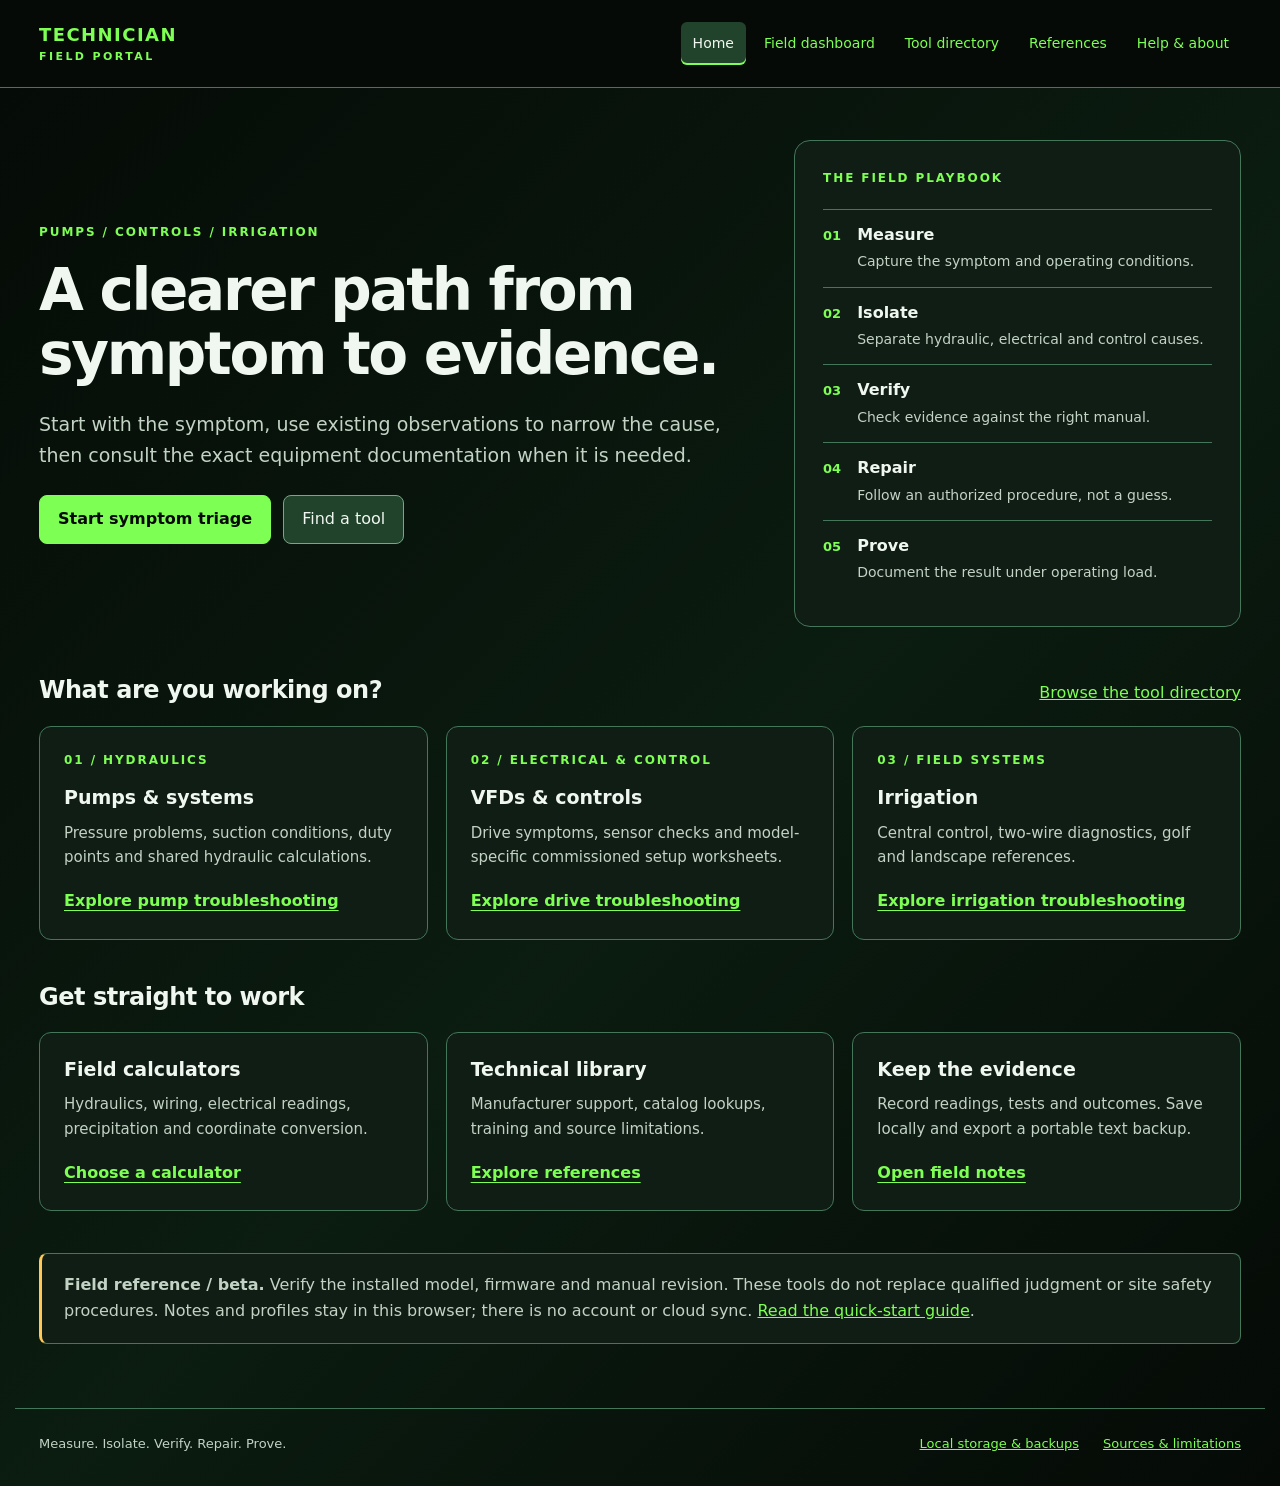
==== commit 9b432efe: "Reorganize troubleshooting around symptoms Start diagnostic paths with general symptoms and existing" ====
--- a/index.html
+++ b/index.html
@@ -15,8 +15,8 @@
       <div>
         <span class="eyebrow">PUMPS / CONTROLS / IRRIGATION</span>
         <h1 id="welcome">A clearer path from symptom to evidence.</h1>
-        <p class="lead">Your field tools, troubleshooting paths and technical references, in one place. Start with the equipment in front of you, not a replacement part.</p>
-        <div class="actions"><a class="action primary" href="dashboard.html">Open field dashboard</a><a class="action" href="tools.html">Find a tool</a></div>
+        <p class="lead">Start with the symptom, use existing observations to narrow the cause, then consult the exact equipment documentation when it is needed.</p>
+        <div class="actions"><a class="action primary" href="dashboard.html?technique=triage">Start symptom triage</a><a class="action" href="tools.html">Find a tool</a></div>
       </div>
       <aside class="hero-panel" aria-label="Field method">
         <span class="eyebrow">THE FIELD PLAYBOOK</span>
